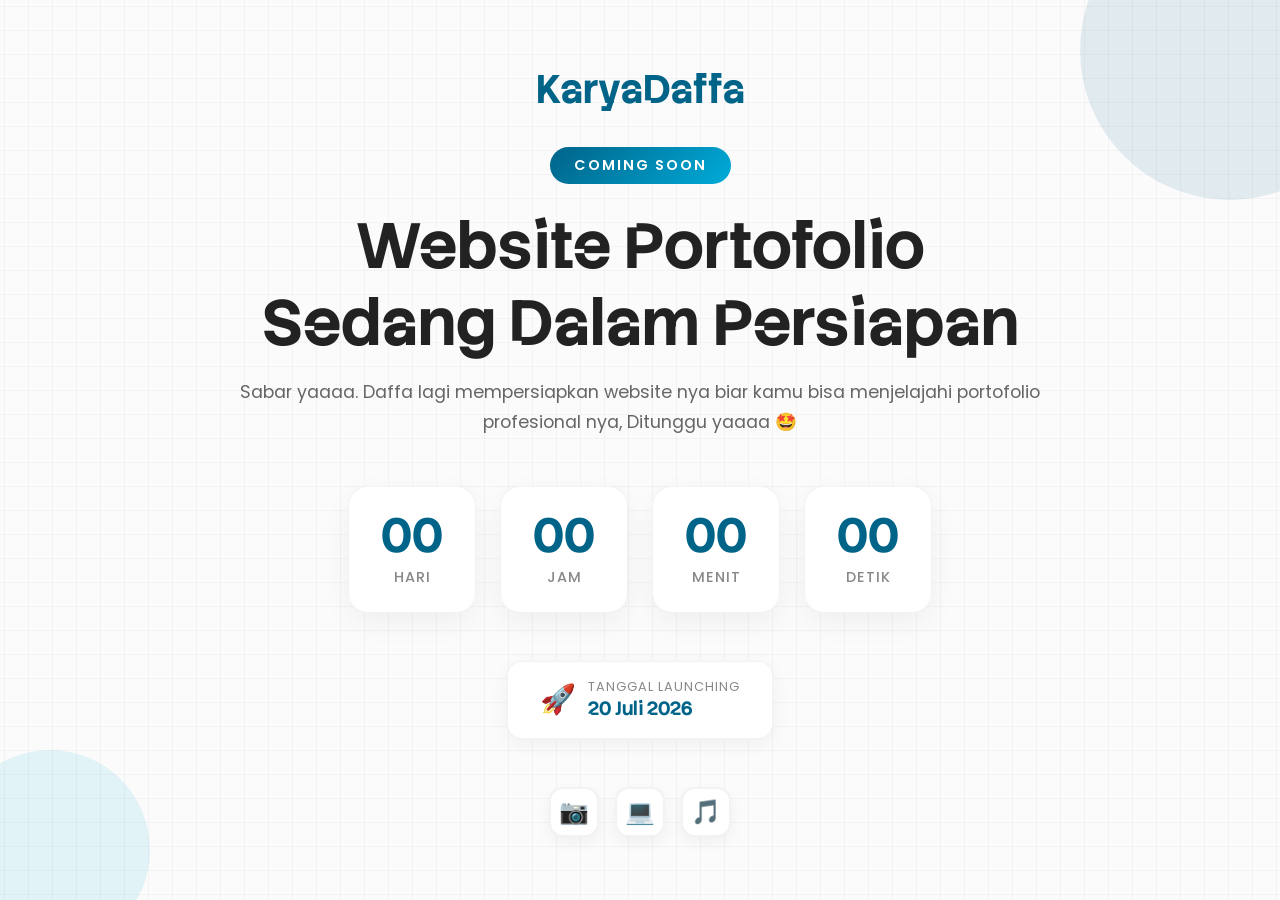
==== index.html @ 26099a54 "fix: Adjust Style for some Section" ====
<!DOCTYPE html>
<html lang="id">
<head>
    <meta charset="UTF-8">
    <meta name="viewport" content="width=device-width, initial-scale=1.0, maximum-scale=5.0, user-scalable=yes">
    <meta name="description" content="Website Portofolio Daffa akan segera hadir! Launching pada tanggal 20 Juli 2026">
    <meta name="author" content="Daffa Naufal Fachrezi">
    
    <link rel="preconnect" href="https://fonts.googleapis.com">
    <link rel="preconnect" href="https://fonts.gstatic.com" crossorigin>
    <link rel="stylesheet" href="https://fonts.googleapis.com/css2?family=Poppins:wght@400;500;600;700;800&family=Stack+Sans+Notch:wght@200..700&display=swap">
    
    <link rel="icon" type="image/png" href="./image/me/Favicon.png">
    <meta name="theme-color" content="#006388">
    
    <title>Coming Soon - Daffa Naufal Fachrezi</title>
    
    <style>
        * {
            margin: 0;
            padding: 0;
            box-sizing: border-box;
        }
        
        :root {
            --primary: #006388;
            --secondary: #00abd9;
            --poppins: "Poppins", serif;
            --ssn: "Stack Sans Notch", sans-serif;
        }
        
        body {
            min-height: 100vh;
            background-color: #fbfbfb;
            background-image: linear-gradient(90deg, rgb(0 0 0 / 0.03) 1px, transparent 1px),
                              linear-gradient(rgb(0 0 0 / 0.03) 1px, transparent 1px);
            background-size: 1.5rem 1.5rem;
            background-position: center center;
            font-family: var(--poppins);
            display: flex;
            align-items: center;
            justify-content: center;
            padding: 2rem;
        }
        
        .container {
            max-width: 800px;
            width: 100%;
            text-align: center;
        }
        
        .logo {
            font-family: var(--ssn);
            font-size: 2.5rem;
            color: var(--primary);
            margin-bottom: 2rem;
            font-weight: 800;
        }
        
        .coming-soon-badge {
            display: inline-block;
            padding: 0.5rem 1.5rem;
            background: linear-gradient(135deg, var(--primary), var(--secondary));
            color: #fff;
            border-radius: 999px;
            font-size: 0.9rem;
            font-weight: 600;
            margin-bottom: 1.5rem;
            letter-spacing: 2px;
            text-transform: uppercase;
        }
        
        h1 {
            font-family: var(--ssn);
            font-size: clamp(2.5rem, 6vw, 4rem);
            color: #222;
            margin-bottom: 1rem;
            line-height: 1.2;
        }
        
        .subtitle {
            font-size: 1.1rem;
            color: #666;
            margin-bottom: 3rem;
            line-height: 1.7;
            text-align: center;
        }
        
        .countdown {
            display: flex;
            justify-content: center;
            gap: 1.5rem;
            margin-bottom: 3rem;
            flex-wrap: wrap;
        }
        
        .countdown-item {
            background: #fff;
            border-radius: 20px;
            padding: 1.5rem 2rem;
            box-shadow: 0 10px 30px rgb(0 0 0 / 0.05);
            border: 1px solid rgb(0 0 0 / 0.05);
            min-width: 120px;
            transition: all 0.3s ease;
        }
        
        .countdown-item:hover {
            transform: translateY(-5px);
            box-shadow: 0 15px 40px rgb(0 0 0 / 0.1);
        }
        
        .countdown-number {
            font-family: var(--ssn);
            font-size: 3rem;
            color: var(--primary);
            font-weight: 800;
            line-height: 1;
        }
        
        .countdown-label {
            font-size: 0.9rem;
            color: #888;
            margin-top: 0.5rem;
            font-weight: 500;
            text-transform: uppercase;
            letter-spacing: 1px;
        }
        
        .launch-date {
            display: inline-flex;
            align-items: center;
            gap: 0.8rem;
            padding: 1rem 2rem;
            background: #fff;
            border-radius: 15px;
            box-shadow: 0 5px 20px rgb(0 0 0 / 0.05);
            border: 1px solid rgb(0 0 0 / 0.05);
            margin-bottom: 2rem;
        }
        
        .launch-icon {
            font-size: 1.8rem;
        }
        
        .launch-text {
            text-align: left;
        }
        
        .launch-text span {
            display: block;
            font-size: 0.8rem;
            color: #888;
            text-transform: uppercase;
            letter-spacing: 1px;
        }
        
        .launch-text strong {
            font-size: 1.2rem;
            color: var(--primary);
            font-family: var(--ssn);
        }
        
        .social-links {
            display: flex;
            justify-content: center;
            gap: 1rem;
            margin-top: 1rem;
        }
        
        .social-links a {
            width: 50px;
            height: 50px;
            border-radius: 14px;
            background: #fff;
            border: 2px solid rgb(0 0 0 / 0.05);
            display: flex;
            align-items: center;
            justify-content: center;
            font-size: 1.5rem;
            color: #444;
            text-decoration: none;
            transition: all 0.3s ease;
            box-shadow: 0 5px 15px rgb(0 0 0 / 0.05);
        }
        
        .social-links a:hover,
        .social-links a:active,
        .social-links a:focus-visible {
            background: var(--primary);
            color: #fff;
            transform: translateY(-5px) rotate(5deg);
            box-shadow: 0 10px 25px rgb(0 99 136 / 0.35);
        }
        
        .social-links a:active {
            transform: translateY(-2px) rotate(2deg);
        }
        
        .decorative-circle {
            position: fixed;
            border-radius: 50%;
            opacity: 0.1;
            pointer-events: none;
            z-index: -1;
        }
        
        .circle-1 {
            width: 300px;
            height: 300px;
            background: var(--primary);
            top: -100px;
            right: -100px;
            animation: float 6s ease-in-out infinite;
        }
        
        .circle-2 {
            width: 200px;
            height: 200px;
            background: var(--secondary);
            bottom: -50px;
            left: -50px;
            animation: float 8s ease-in-out infinite reverse;
        }
        
        @keyframes float {
            0%, 100% {
                transform: translateY(0);
            }
            50% {
                transform: translateY(30px);
            }
        }
        
        /* Tablet (768px - 991px) */
        @media (max-width: 991px) {
            .container {
                max-width: 600px;
            }
            
            h1 {
                font-size: 2.5rem;
            }
            
            .subtitle {
                font-size: 1.05rem;
            }
            
            .countdown {
                gap: 1.2rem;
            }
            
            .countdown-item {
                min-width: 100px;
                padding: 1.3rem 1.6rem;
            }
            
            .countdown-number {
                font-size: 2.6rem;
            }
            
            .countdown-label {
                font-size: 0.85rem;
            }
        }
        
        /* Small Tablet (576px - 767px) */
        @media (max-width: 767px) {
            body {
                padding: 1.5rem;
            }
            
            .container {
                max-width: 100%;
            }
            
            .logo {
                font-size: 2.2rem;
                margin-bottom: 1.5rem;
            }
            
            .coming-soon-badge {
                font-size: 0.8rem;
                padding: 0.4rem 1.2rem;
                letter-spacing: 1.5px;
            }
            
            h1 {
                font-size: 2rem;
                margin-bottom: 0.8rem;
            }
            
            .subtitle {
                font-size: 0.95rem;
                margin-bottom: 2.5rem;
                text-align: left;
            }
            
            .countdown {
                gap: 0.9rem;
                margin-bottom: 2.5rem;
            }
            
            .countdown-item {
                min-width: 85px;
                padding: 1.1rem 1.3rem;
                border-radius: 16px;
            }
            
            .countdown-number {
                font-size: 2.2rem;
            }
            
            .countdown-label {
                font-size: 0.75rem;
                letter-spacing: 0.5px;
            }
            
            .launch-date {
                padding: 0.9rem 1.6rem;
                border-radius: 12px;
                margin-bottom: 1.8rem;
            }
            
            .launch-icon {
                font-size: 1.5rem;
            }
            
            .launch-text strong {
                font-size: 1.1rem;
            }
            
            .social-links a {
                width: 46px;
                height: 46px;
                font-size: 1.4rem;
                border-radius: 12px;
            }
            
            .circle-1 {
                width: 250px;
                height: 250px;
                top: -80px;
                right: -80px;
            }
            
            .circle-2 {
                width: 180px;
                height: 180px;
                bottom: -40px;
                left: -40px;
            }
        }
        
        /* Mobile (320px - 575px) */
        @media (max-width: 575px) {
            body {
                padding: 1.2rem;
            }
            
            .logo {
                font-size: 2rem;
                margin-bottom: 1.2rem;
            }
            
            .coming-soon-badge {
                font-size: 0.75rem;
                padding: 0.35rem 1rem;
                margin-bottom: 1.2rem;
            }
            
            h1 {
                font-size: 1.7rem;
                line-height: 1.25;
            }
            
            .subtitle {
                font-size: 0.9rem;
                line-height: 1.6;
                margin-bottom: 2rem;
                text-align: center;
            }
            
            .countdown {
                gap: 0.7rem;
                margin-bottom: 2rem;
            }
            
            .countdown-item {
                min-width: 72px;
                padding: 0.9rem 1rem;
                border-radius: 14px;
            }
            
            .countdown-number {
                font-size: 1.9rem;
            }
            
            .countdown-label {
                font-size: 0.7rem;
                margin-top: 0.3rem;
            }
            
            .launch-date {
                padding: 0.8rem 1.3rem;
                gap: 0.6rem;
            }
            
            .launch-icon {
                font-size: 1.4rem;
            }
            
            .launch-text span {
                font-size: 0.7rem;
            }
            
            .launch-text strong {
                font-size: 1rem;
            }
            
            .social-links {
                gap: 0.8rem;
            }
            
            .social-links a {
                width: 42px;
                height: 42px;
                font-size: 1.3rem;
                border-radius: 10px;
            }
            
            .circle-1 {
                width: 200px;
                height: 200px;
                top: -60px;
                right: -60px;
            }
            
            .circle-2 {
                width: 150px;
                height: 150px;
                bottom: -30px;
                left: -30px;
            }
        }
        
        /* Extra Small Mobile (up to 360px) */
        @media (max-width: 360px) {
            body {
                padding: 1rem;
            }
            
            .logo {
                font-size: 1.8rem;
            }
            
            h1 {
                font-size: 1.5rem;
            }
            
            .subtitle {
                font-size: 0.85rem;
            }
            
            .countdown-item {
                min-width: 65px;
                padding: 0.8rem 0.9rem;
            }
            
            .countdown-number {
                font-size: 1.7rem;
            }
            
            .countdown-label {
                font-size: 0.65rem;
            }
        }
    </style>
</head>
<body>
    <div class="decorative-circle circle-1"></div>
    <div class="decorative-circle circle-2"></div>
    
    <div class="container">
        <div class="logo">KaryaDaffa</div>
        
        <div class="coming-soon-badge">Coming Soon</div>
        
        <h1>Website Portofolio<br>Sedang Dalam Persiapan</h1>
        
        <p class="subtitle">
            Sabar yaaaa. Daffa lagi mempersiapkan website nya biar kamu bisa menjelajahi portofolio profesional nya,
            Ditunggu yaaaa 🤩
        </p>
        
        <div class="countdown">
            <div class="countdown-item">
                <div class="countdown-number" id="days">00</div>
                <div class="countdown-label">Hari</div>
            </div>
            <div class="countdown-item">
                <div class="countdown-number" id="hours">00</div>
                <div class="countdown-label">Jam</div>
            </div>
            <div class="countdown-item">
                <div class="countdown-number" id="minutes">00</div>
                <div class="countdown-label">Menit</div>
            </div>
            <div class="countdown-item">
                <div class="countdown-number" id="seconds">00</div>
                <div class="countdown-label">Detik</div>
            </div>
        </div>
        
        <div class="launch-date">
            <div class="launch-icon">🚀</div>
            <div class="launch-text">
                <span>Tanggal Launching</span>
                <strong>20 Juli 2026</strong>
            </div>
        </div>
        
        <div class="social-links">
            <a href="https://instagram.com/theonlydappp" target="_blank" aria-label="Instagram" style="text-decoration: none;">
                <span>📷</span>
            </a>
            <a href="https://github.com/siidappa" target="_blank" aria-label="GitHub" style="text-decoration: none;">
                <span>💻</span>
            </a>
            <a href="https://www.tiktok.com/@lookingfordapp" target="_blank" aria-label="TikTok" style="text-decoration: none;">
                <span>🎵</span>
            </a>
        </div>
    </div>
    
    <script>
        function updateCountdown() {
            const launchDate = new Date('July 20, 2026 09:00:00').getTime();
            const now = new Date().getTime();
            const distance = launchDate - now;
            
            if (distance > 0) {
                const days = Math.floor(distance / (1000 * 60 * 60 * 24));
                const hours = Math.floor((distance % (1000 * 60 * 60 * 24)) / (1000 * 60 * 60));
                const minutes = Math.floor((distance % (1000 * 60 * 60)) / (1000 * 60));
                const seconds = Math.floor((distance % (1000 * 60)) / 1000);
                
                document.getElementById('days').textContent = String(days).padStart(2, '0');
                document.getElementById('hours').textContent = String(hours).padStart(2, '0');
                document.getElementById('minutes').textContent = String(minutes).padStart(2, '0');
                document.getElementById('seconds').textContent = String(seconds).padStart(2, '0');
            } else {
                document.getElementById('days').textContent = '00';
                document.getElementById('hours').textContent = '00';
                document.getElementById('minutes').textContent = '00';
                document.getElementById('seconds').textContent = '00';
            }
        }
        
        updateCountdown();
        setInterval(updateCountdown, 1000);
    </script>
</body>
</html>
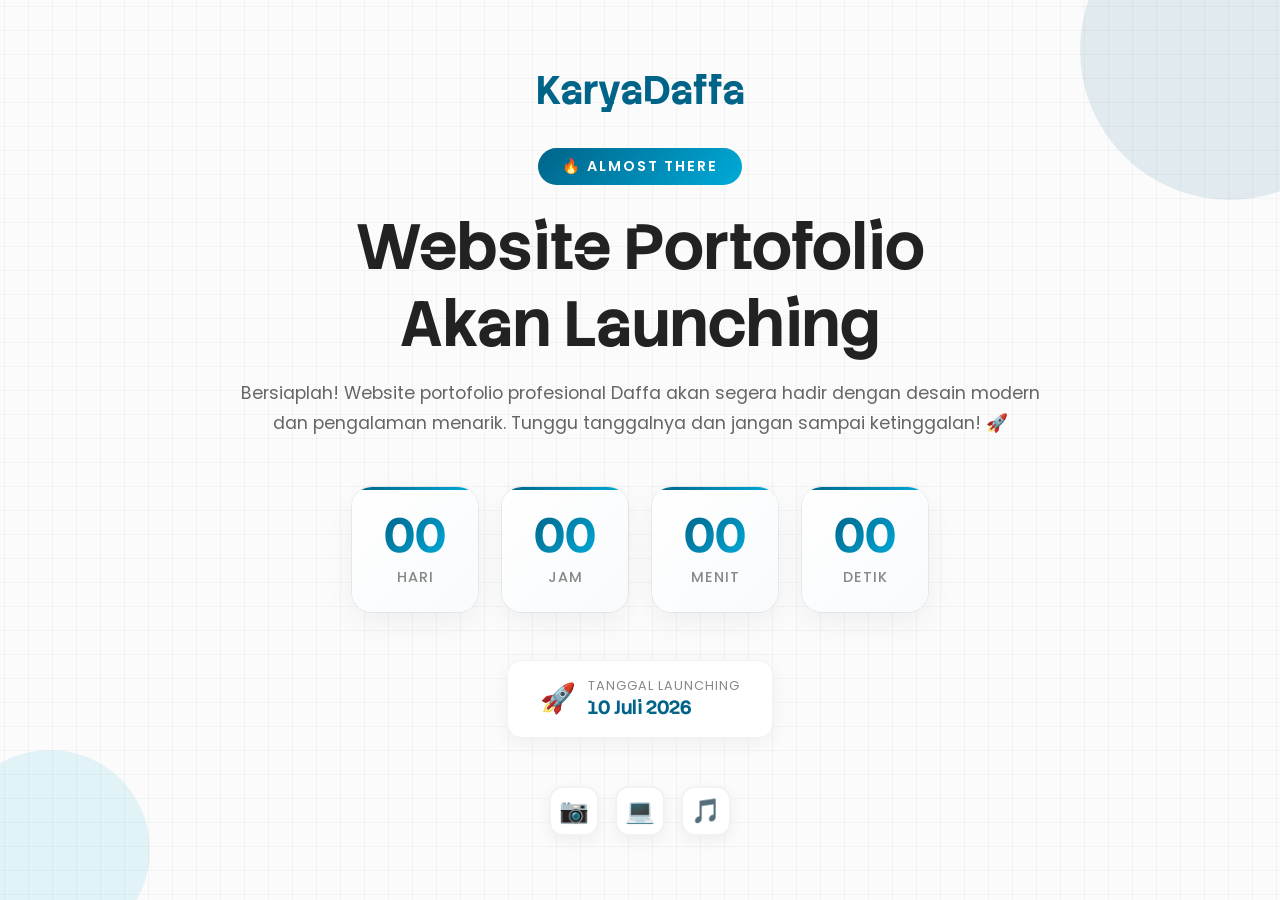
==== commit bd2f2498: "Add little bit animation and more" ====
--- a/index.html
+++ b/index.html
@@ -3,7 +3,7 @@
 <head>
     <meta charset="UTF-8">
     <meta name="viewport" content="width=device-width, initial-scale=1.0, maximum-scale=5.0, user-scalable=yes">
-    <meta name="description" content="Website Portofolio Daffa akan segera hadir! Launching pada tanggal 20 Juli 2026">
+    <meta name="description" content="Website Portofolio Daffa akan segera hadir! Launching pada tanggal 10 Juli 2026">
     <meta name="author" content="Daffa Naufal Fachrezi">
     
     <link rel="preconnect" href="https://fonts.googleapis.com">
@@ -95,26 +95,56 @@
         }
         
         .countdown-item {
-            background: #fff;
+            background: linear-gradient(135deg, #ffffff, #f8fafc);
             border-radius: 20px;
             padding: 1.5rem 2rem;
-            box-shadow: 0 10px 30px rgb(0 0 0 / 0.05);
-            border: 1px solid rgb(0 0 0 / 0.05);
+            box-shadow: 
+                0 10px 30px rgb(0 0 0 / 0.05),
+                0 0 0 1px rgb(0 99 136 / 0.08);
+            border: none;
             min-width: 120px;
             transition: all 0.3s ease;
+            position: relative;
+            overflow: hidden;
+        }
+        
+        .countdown-item::before {
+            content: '';
+            position: absolute;
+            top: 0;
+            left: 0;
+            width: 100%;
+            height: 3px;
+            background: linear-gradient(90deg, var(--primary), var(--secondary), var(--primary));
+            background-size: 200% 100%;
+            animation: gradientMove 2s linear infinite;
         }
         
         .countdown-item:hover {
-            transform: translateY(-5px);
-            box-shadow: 0 15px 40px rgb(0 0 0 / 0.1);
+            transform: translateY(-6px) scale(1.02);
+            box-shadow: 
+                0 20px 45px rgb(0 99 136 / 0.15),
+                0 0 0 1px rgb(0 99 136 / 0.12);
         }
         
         .countdown-number {
             font-family: var(--ssn);
             font-size: 3rem;
-            color: var(--primary);
+            background: linear-gradient(135deg, var(--primary), var(--secondary));
+            -webkit-background-clip: text;
+            -webkit-text-fill-color: transparent;
+            background-clip: text;
             font-weight: 800;
             line-height: 1;
+        }
+        
+        @keyframes gradientMove {
+            0% {
+                background-position: 0% 50%;
+            }
+            100% {
+                background-position: 200% 50%;
+            }
         }
         
         .countdown-label {
@@ -222,6 +252,65 @@
             animation: float 8s ease-in-out infinite reverse;
         }
         
+        .speed-lines {
+            position: fixed;
+            top: 0;
+            left: 0;
+            width: 100%;
+            height: 100%;
+            pointer-events: none;
+            z-index: -1;
+            overflow: hidden;
+        }
+        
+        .speed-line {
+            position: absolute;
+            height: 2px;
+            background: linear-gradient(90deg, transparent, var(--primary), transparent);
+            opacity: 0.4;
+            animation: speedLine 3s linear infinite;
+        }
+        
+        .speed-line:nth-child(1) {
+            top: 20%;
+            width: 200px;
+            left: -250px;
+            animation-duration: 4s;
+        }
+        
+        .speed-line:nth-child(2) {
+            top: 40%;
+            width: 150px;
+            left: -200px;
+            animation-duration: 3.5s;
+            animation-delay: 0.5s;
+        }
+        
+        .speed-line:nth-child(3) {
+            top: 60%;
+            width: 180px;
+            left: -230px;
+            animation-duration: 4.5s;
+            animation-delay: 1s;
+        }
+        
+        .speed-line:nth-child(4) {
+            top: 80%;
+            width: 160px;
+            left: -210px;
+            animation-duration: 3.8s;
+            animation-delay: 1.5s;
+        }
+        
+        @keyframes speedLine {
+            0% {
+                transform: translateX(0);
+            }
+            100% {
+                transform: translateX(calc(100vw + 300px));
+            }
+        }
+        
         @keyframes float {
             0%, 100% {
                 transform: translateY(0);
@@ -479,17 +568,23 @@
 <body>
     <div class="decorative-circle circle-1"></div>
     <div class="decorative-circle circle-2"></div>
+    <div class="speed-lines">
+        <div class="speed-line"></div>
+        <div class="speed-line"></div>
+        <div class="speed-line"></div>
+        <div class="speed-line"></div>
+    </div>
     
     <div class="container">
         <div class="logo">KaryaDaffa</div>
         
-        <div class="coming-soon-badge">Coming Soon</div>
-        
-        <h1>Website Portofolio<br>Sedang Dalam Persiapan</h1>
+        <div class="coming-soon-badge">🔥 Almost There</div>
+        
+        <h1>Website Portofolio<br>Akan Launching</h1>
         
         <p class="subtitle">
-            Sabar yaaaa. Daffa lagi mempersiapkan website nya biar kamu bisa menjelajahi portofolio profesional nya,
-            Ditunggu yaaaa 🤩
+            Bersiaplah! Website portofolio profesional Daffa akan segera hadir dengan desain modern dan pengalaman menarik.
+            Tunggu tanggalnya dan jangan sampai ketinggalan! 🚀
         </p>
         
         <div class="countdown">
@@ -515,7 +610,7 @@
             <div class="launch-icon">🚀</div>
             <div class="launch-text">
                 <span>Tanggal Launching</span>
-                <strong>20 Juli 2026</strong>
+                <strong>10 Juli 2026</strong>
             </div>
         </div>
         
@@ -534,7 +629,7 @@
     
     <script>
         function updateCountdown() {
-            const launchDate = new Date('July 20, 2026 09:00:00').getTime();
+            const launchDate = new Date('July 10, 2026 09:00:00').getTime();
             const now = new Date().getTime();
             const distance = launchDate - now;
             
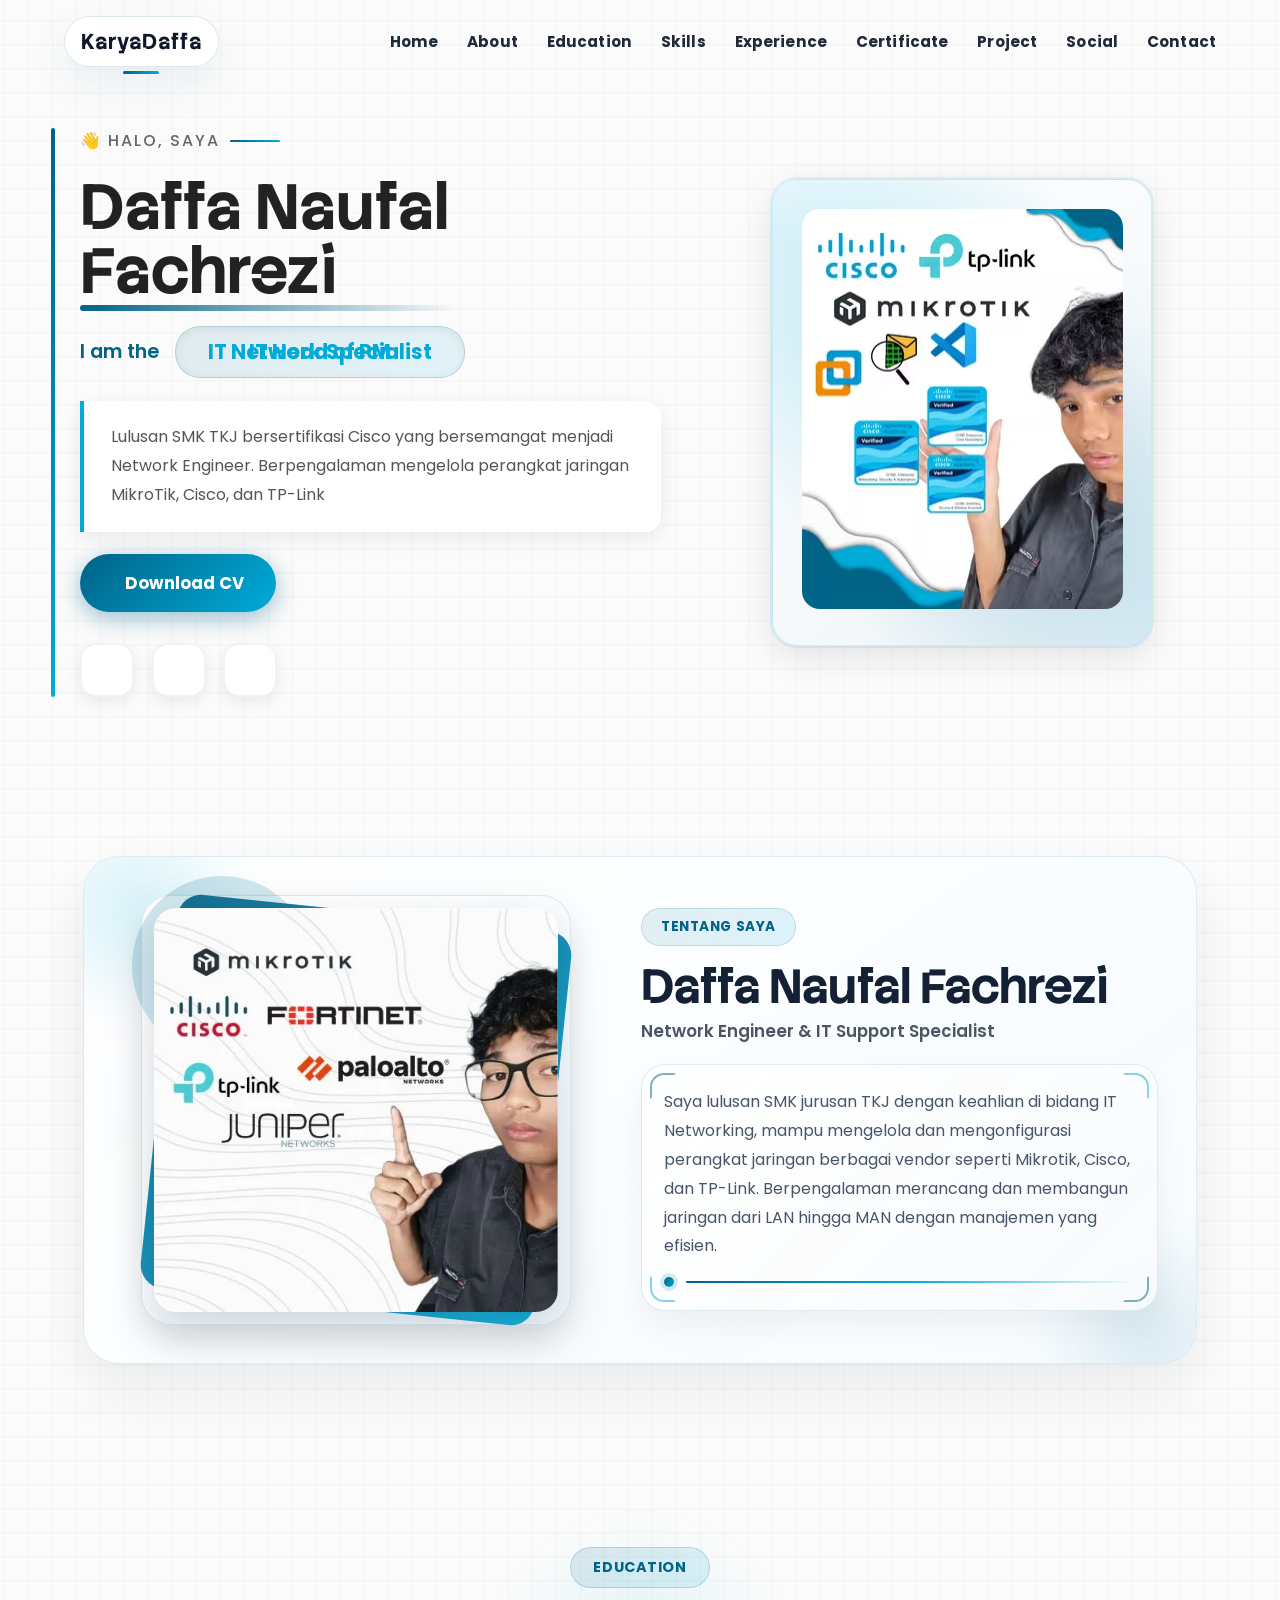
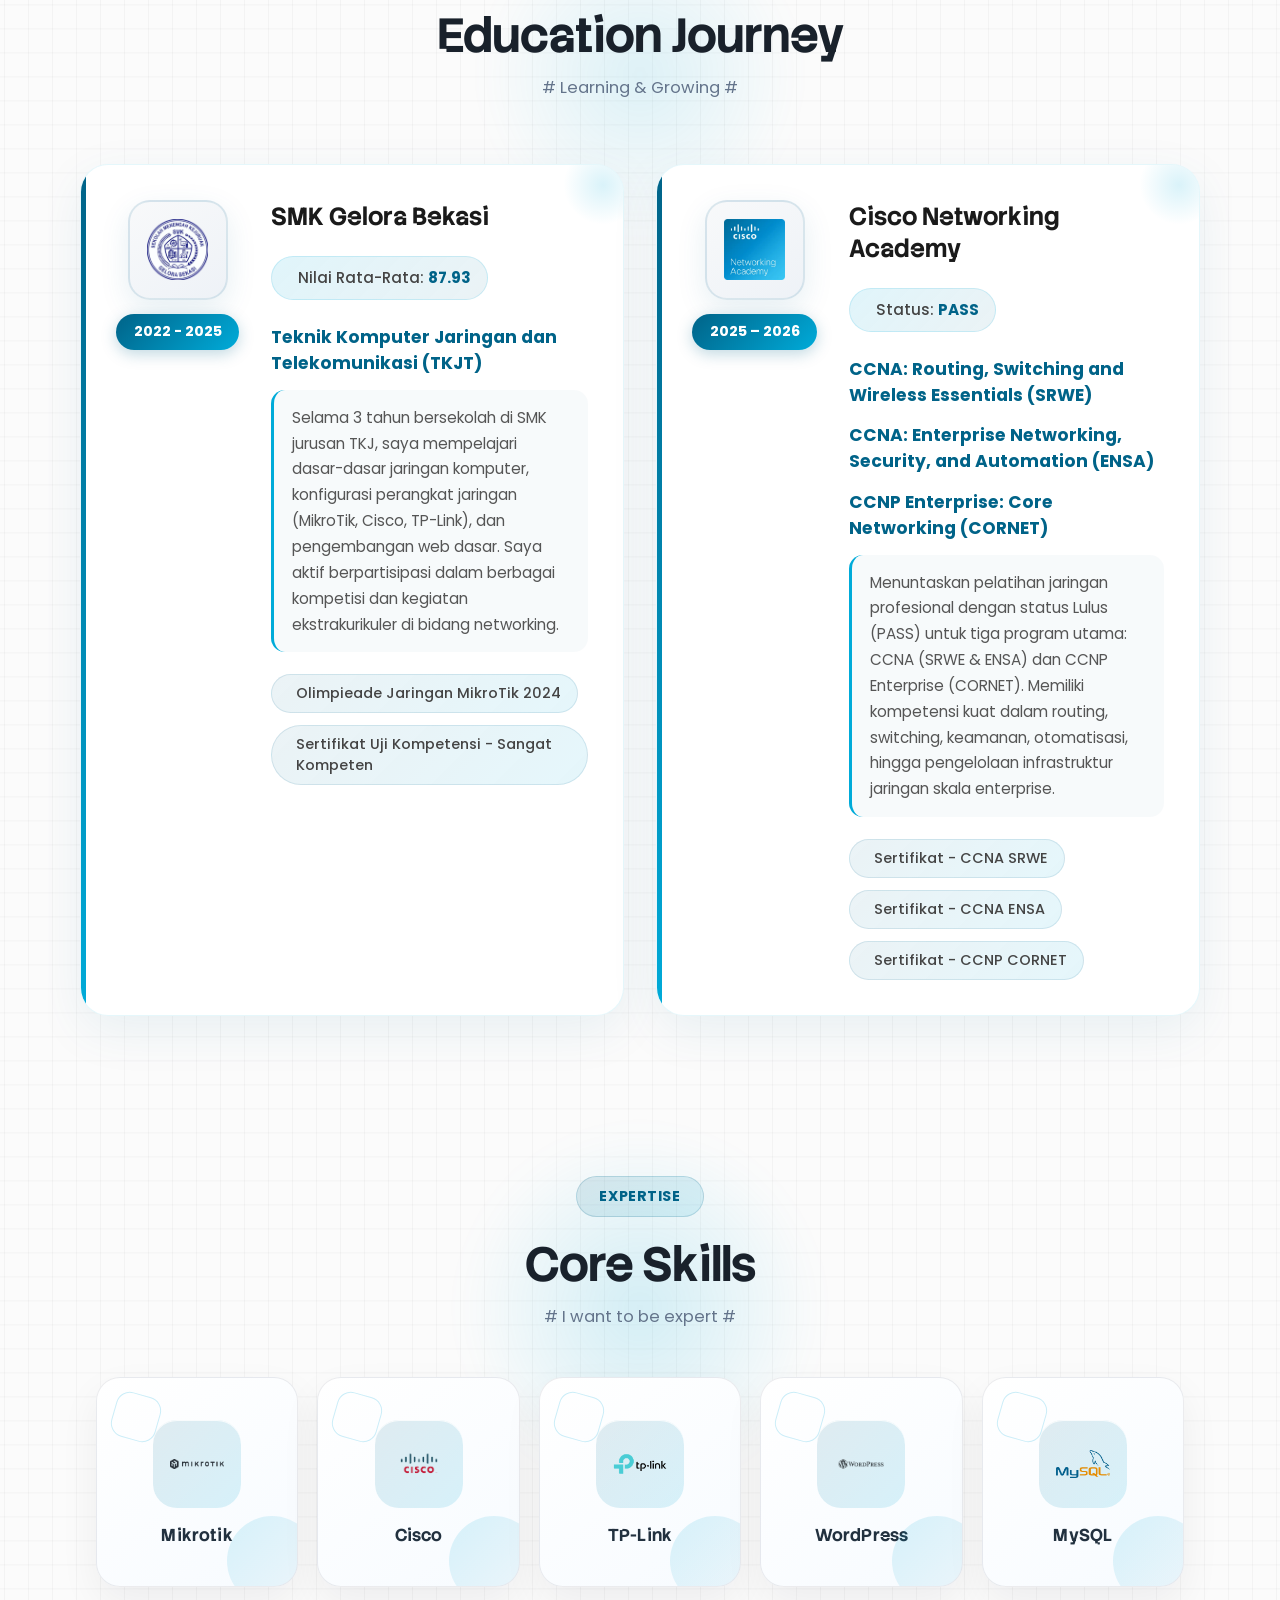
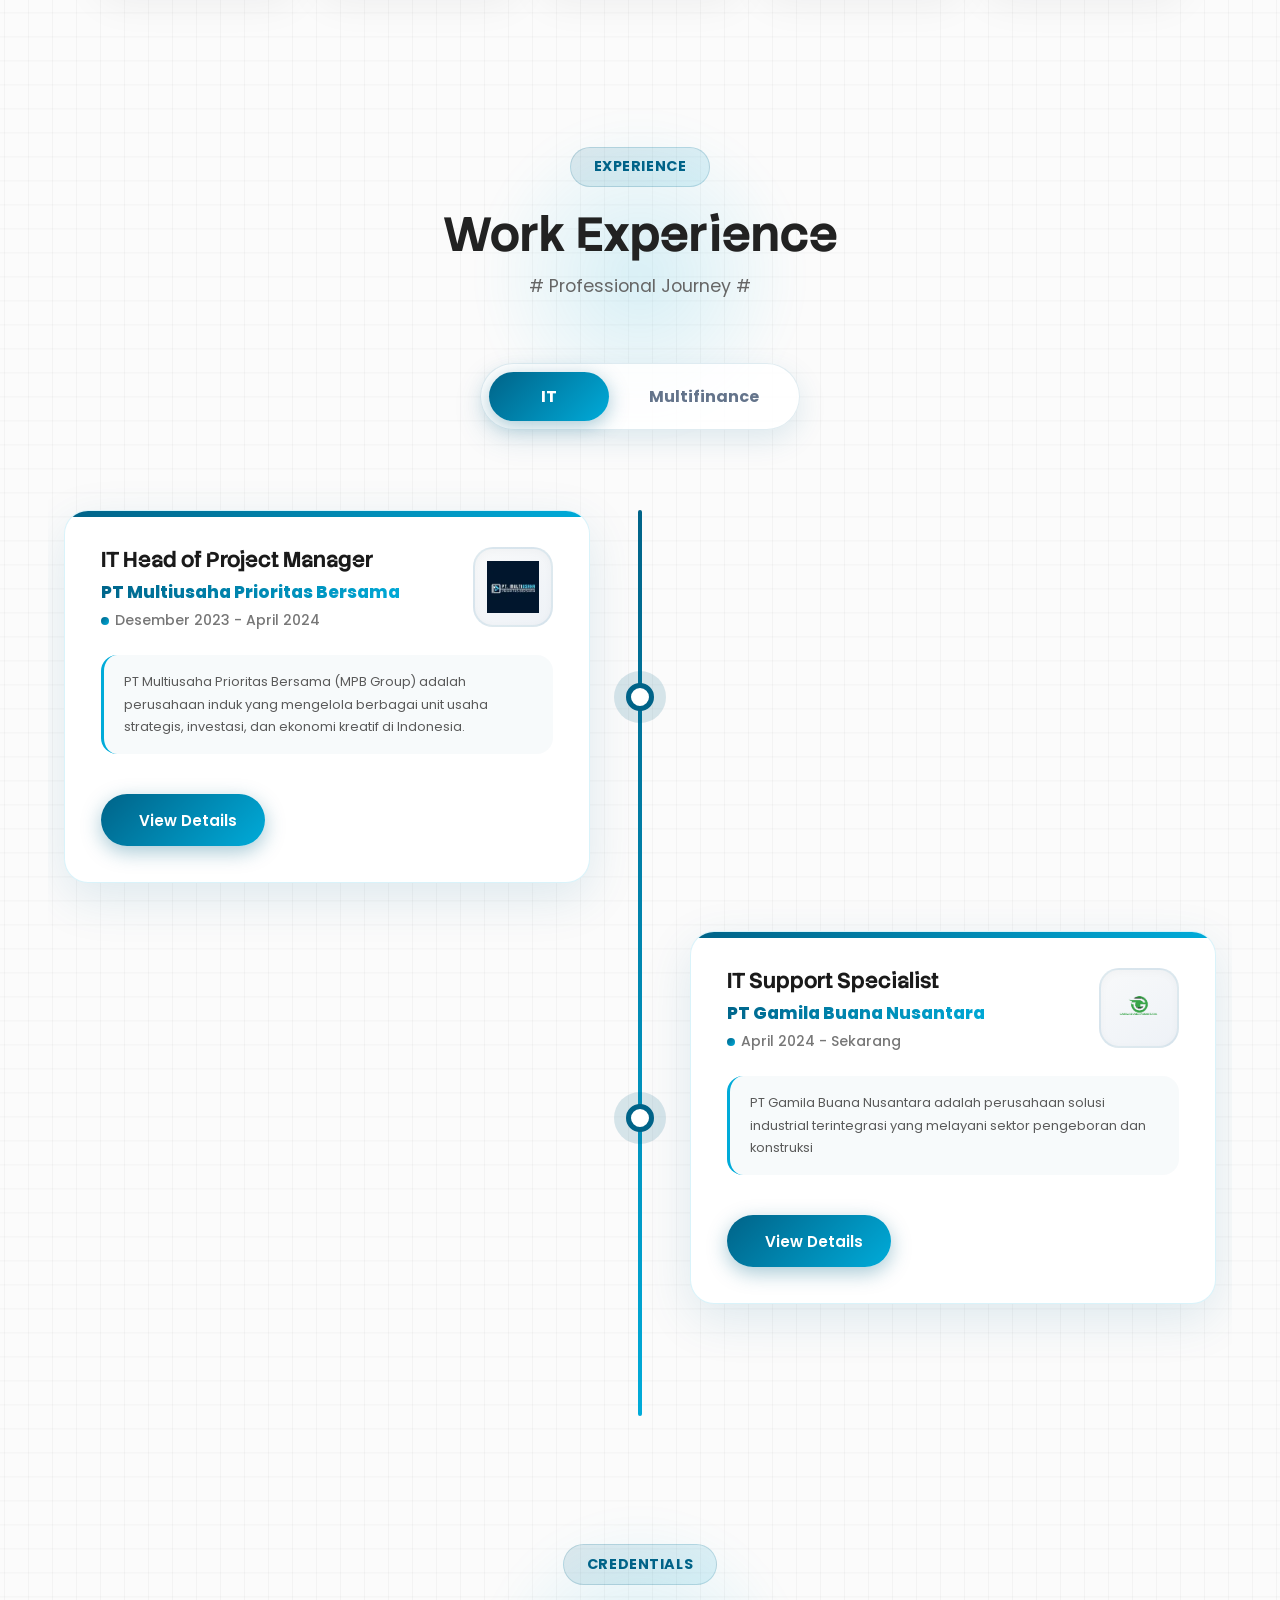
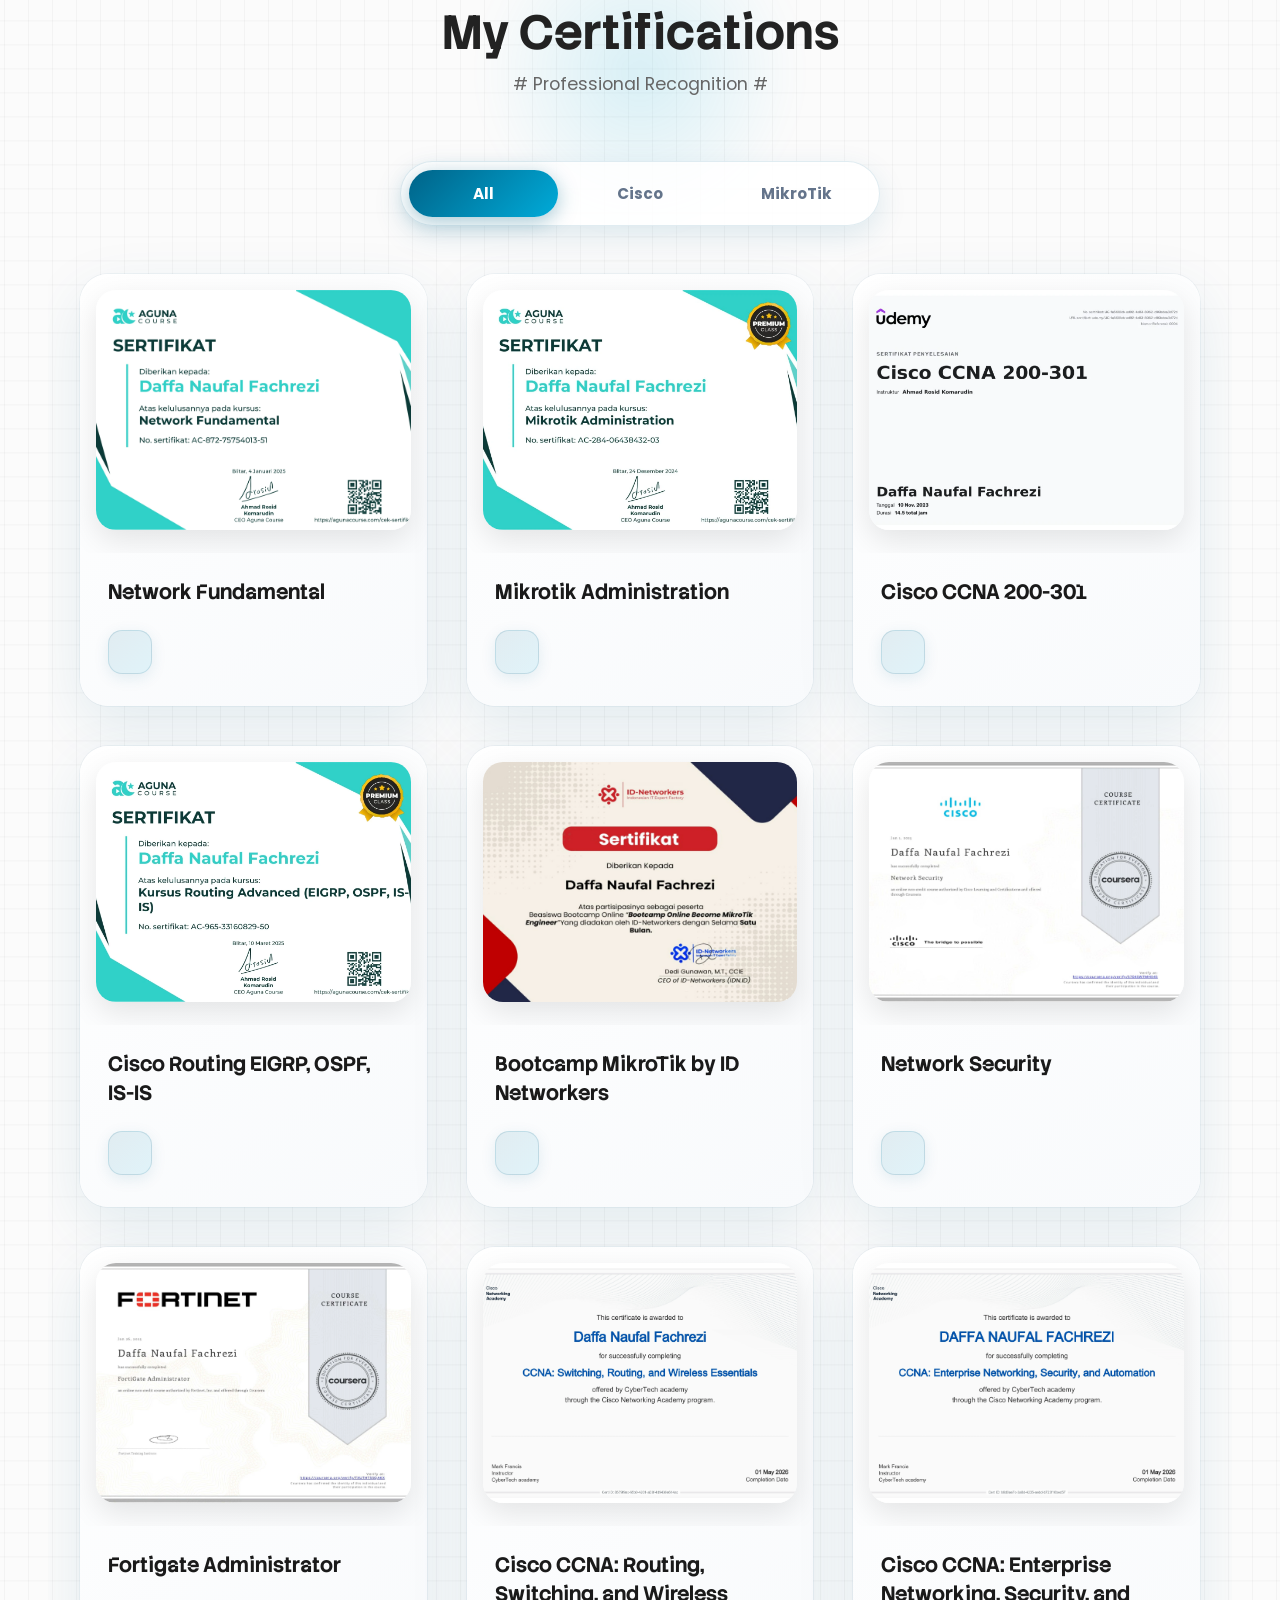
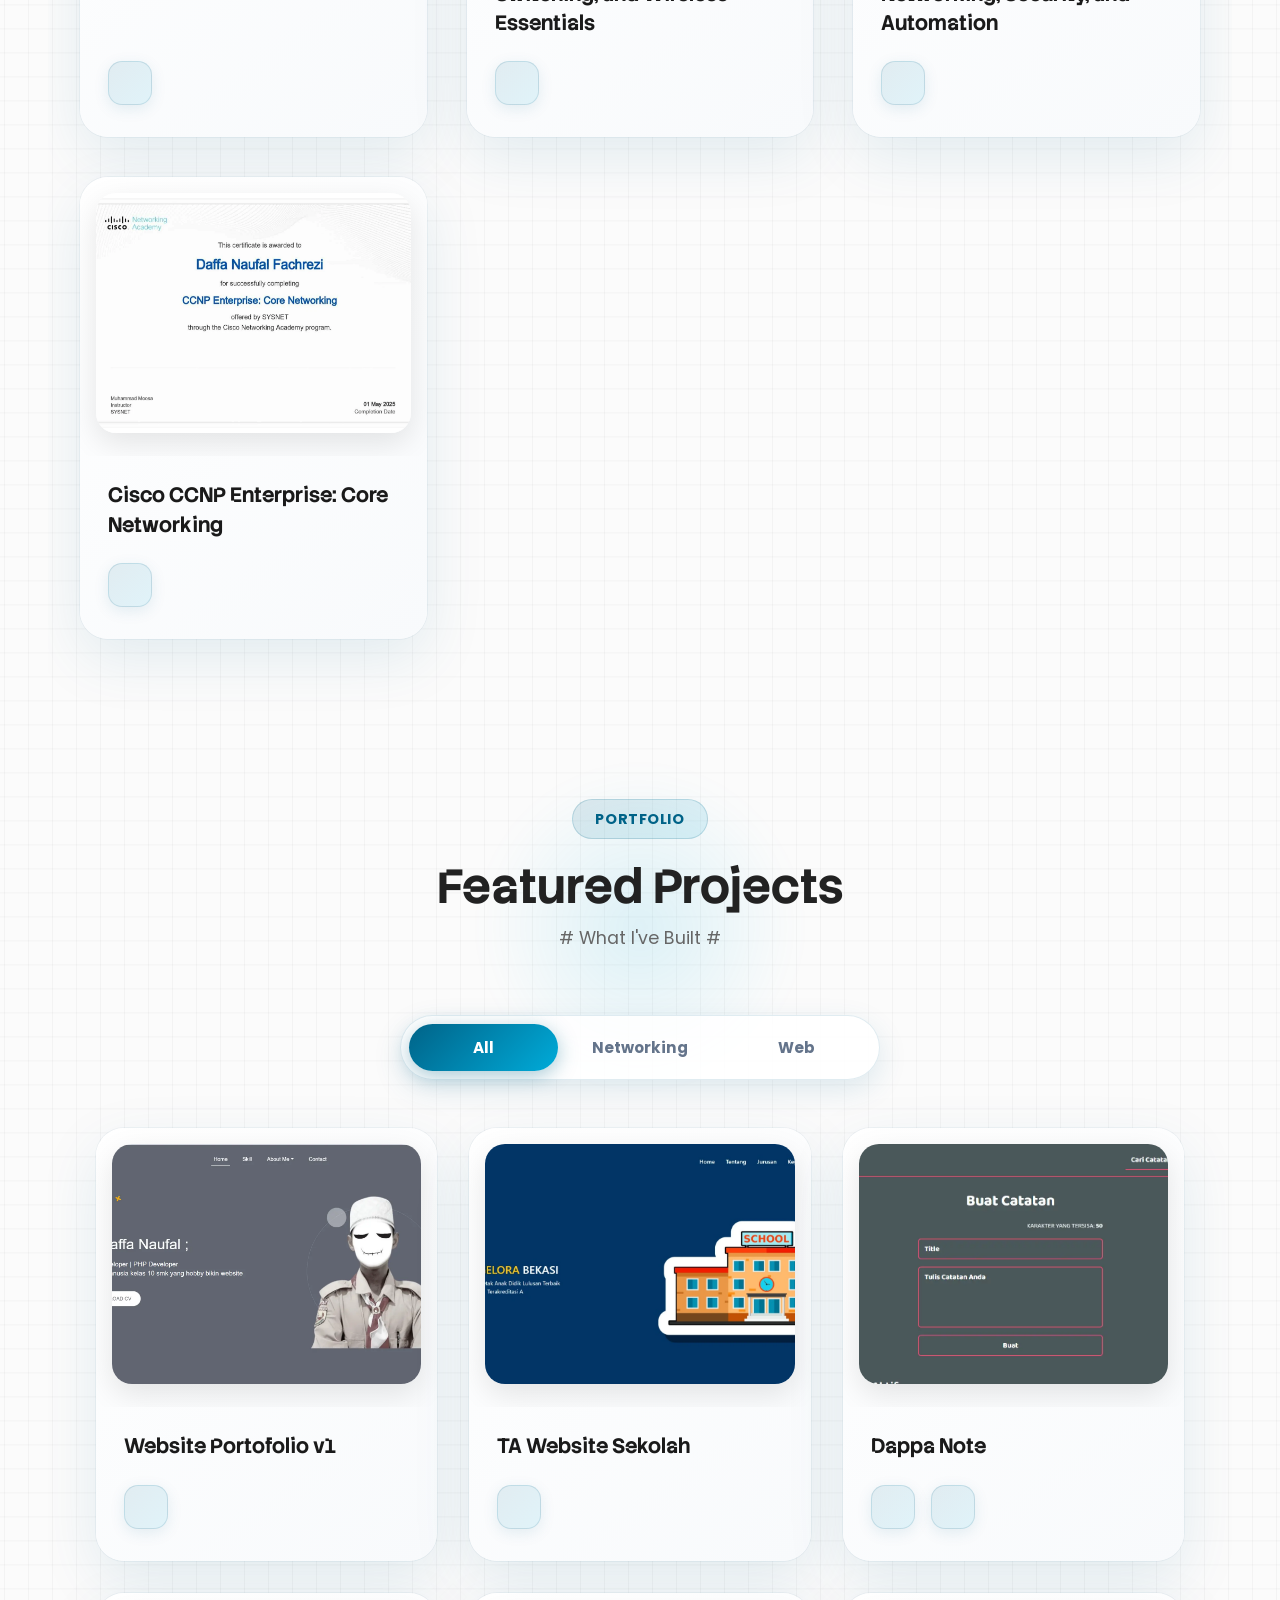
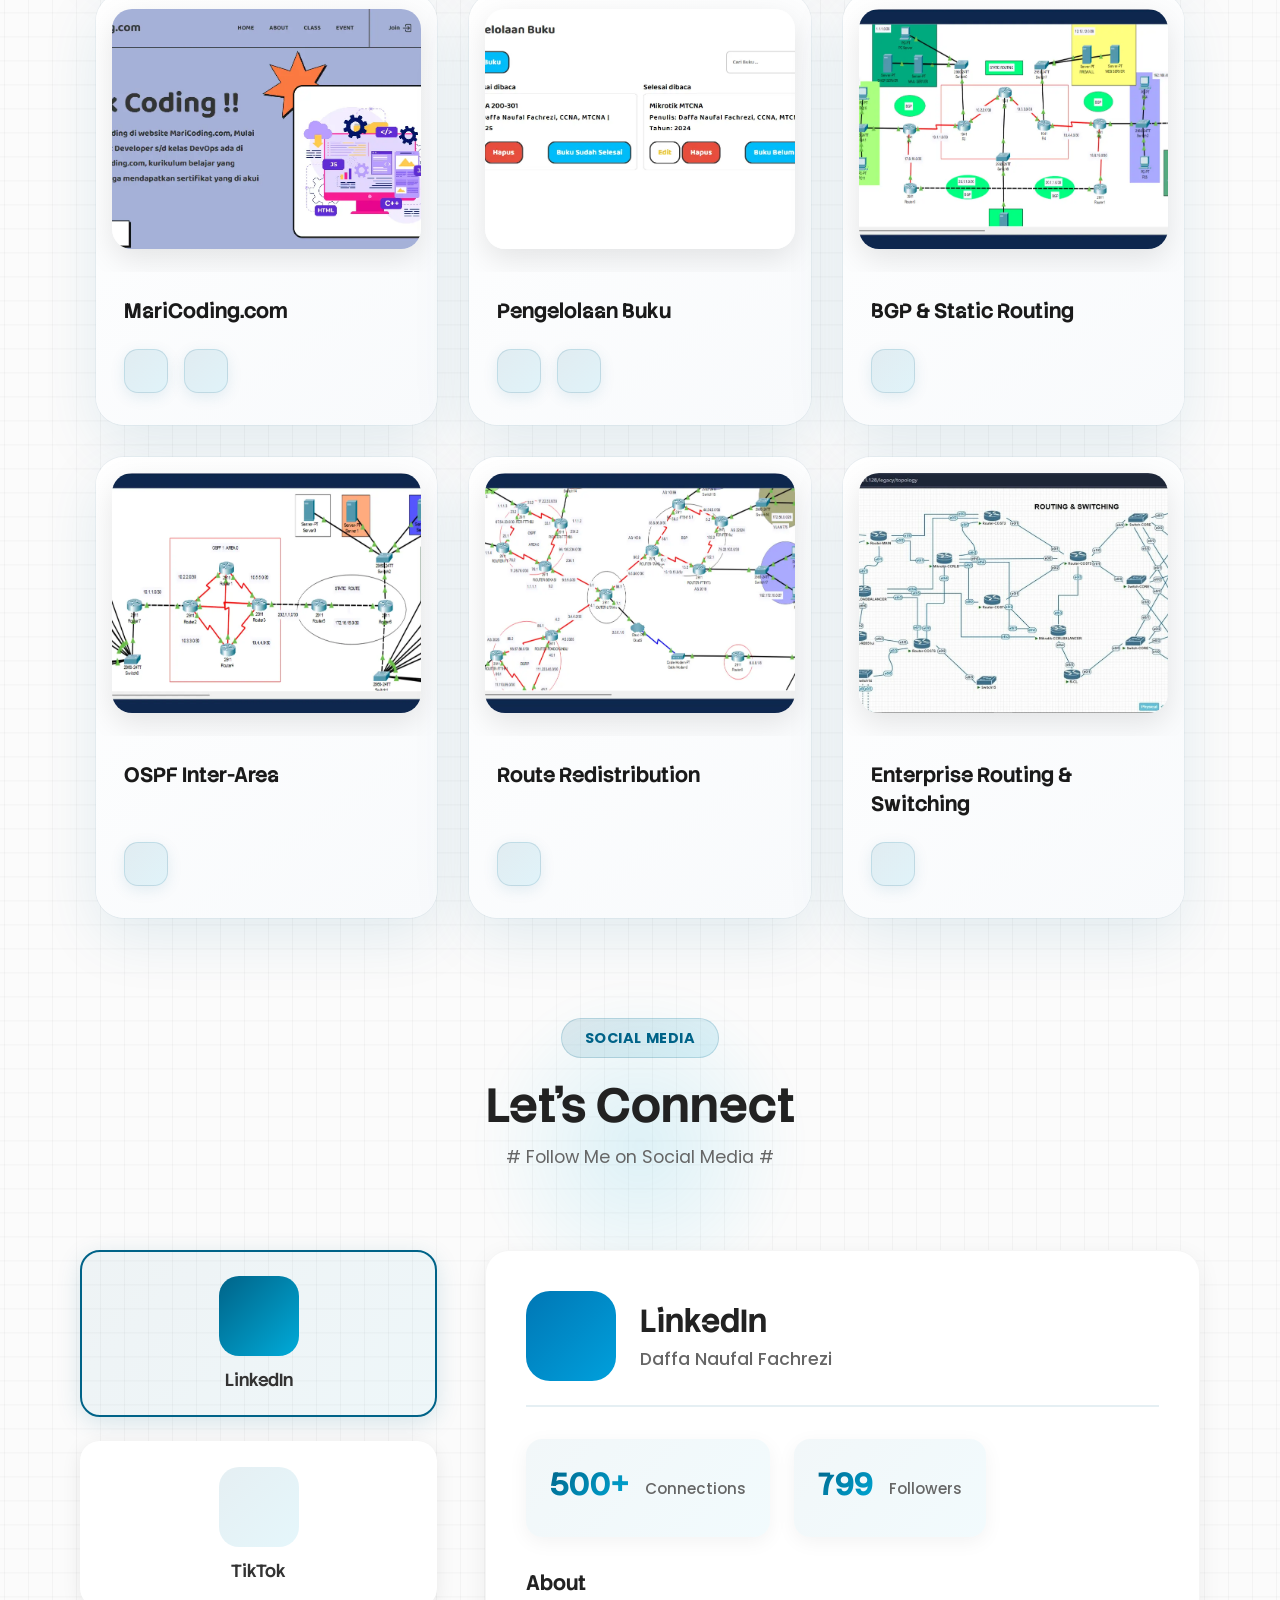
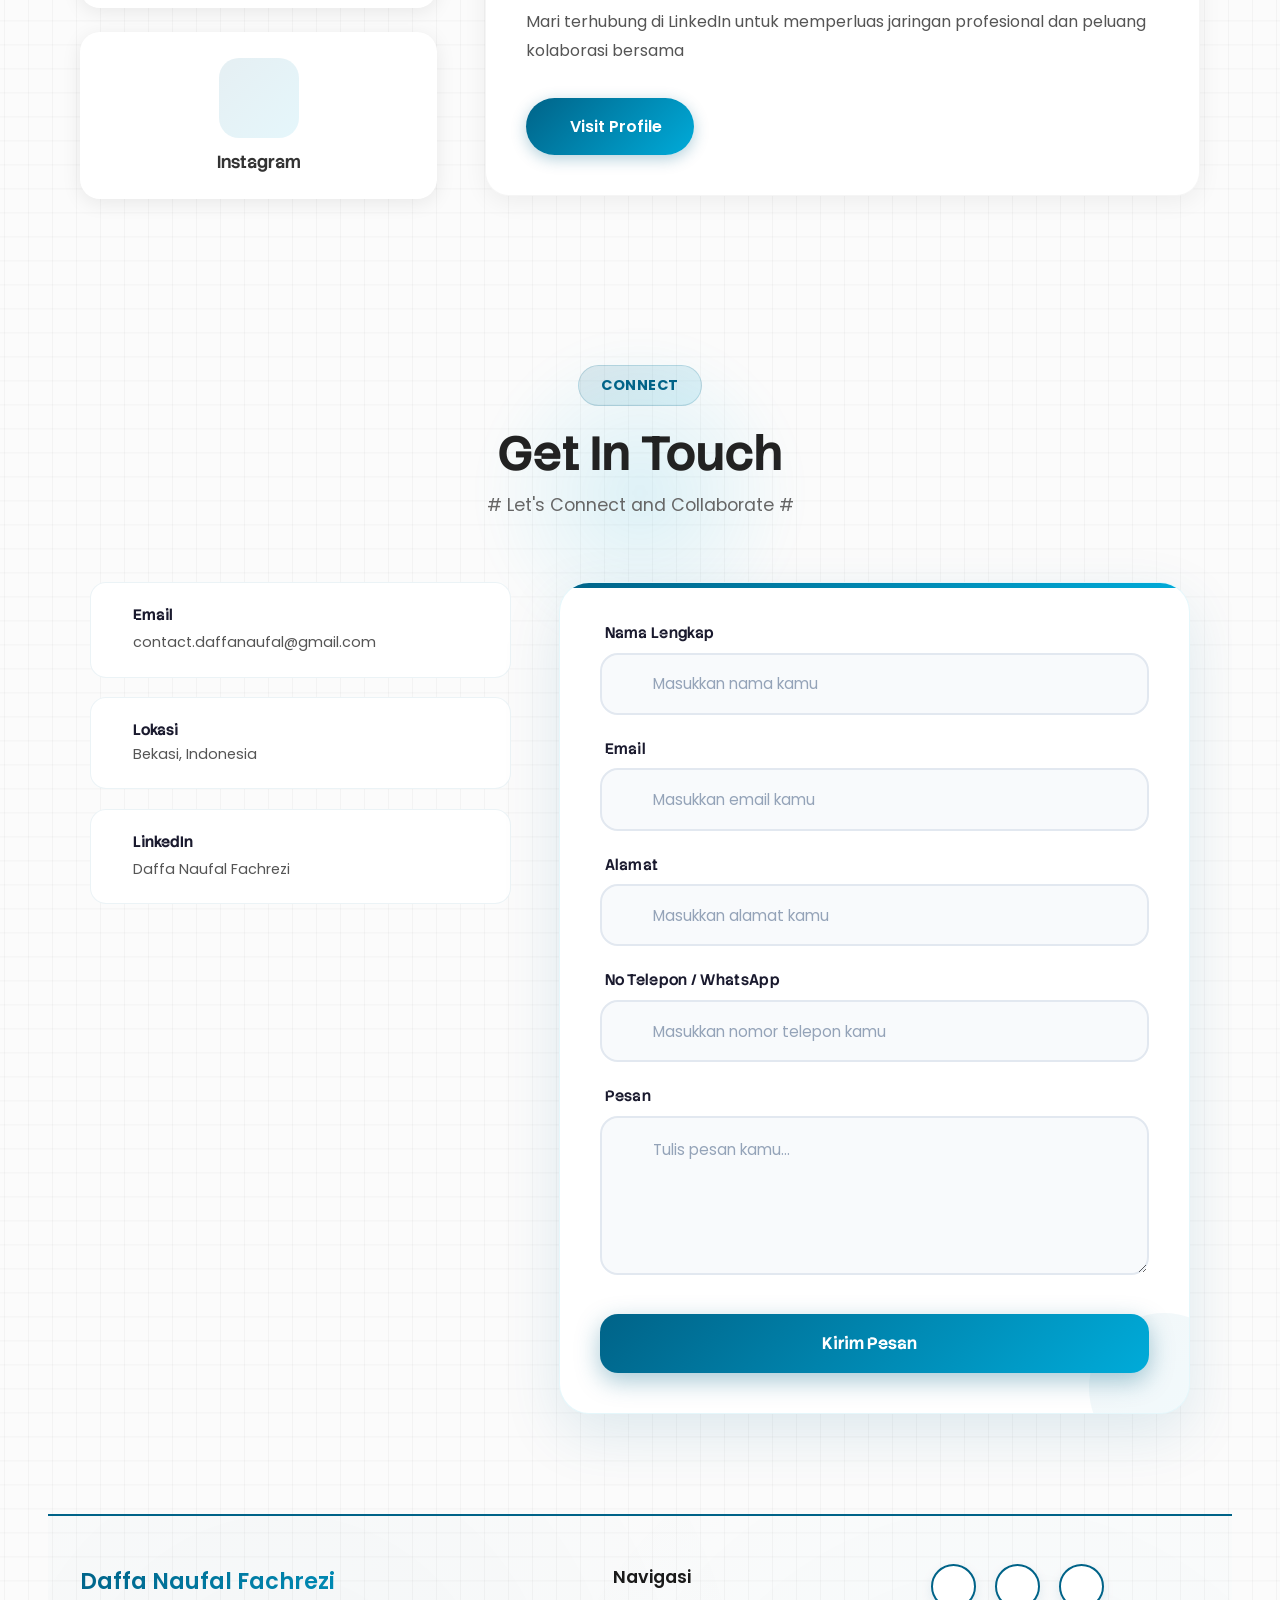
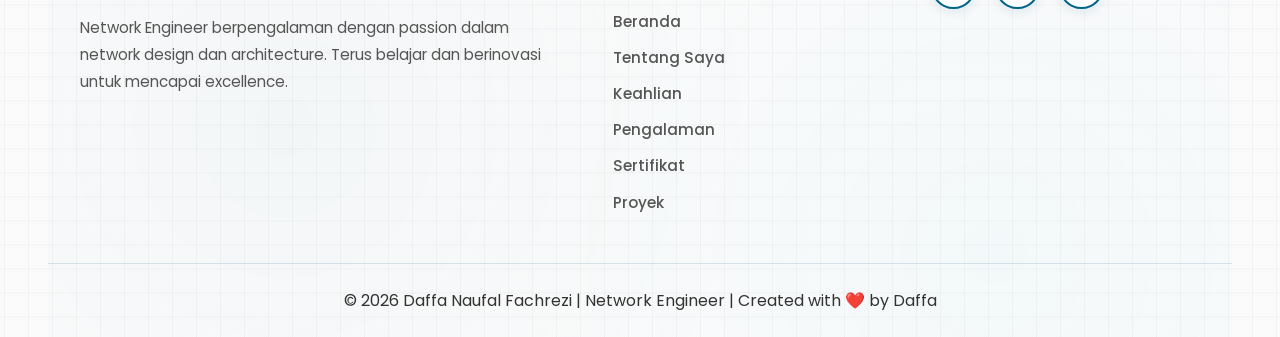
==== commit bebf5870: "Pra-Launching" ====
--- a/index.html
+++ b/index.html
@@ -1,658 +1,1376 @@
 <!DOCTYPE html>
-<html lang="id">
+<html lang="id" >
 <head>
     <meta charset="UTF-8">
-    <meta name="viewport" content="width=device-width, initial-scale=1.0, maximum-scale=5.0, user-scalable=yes">
-    <meta name="description" content="Website Portofolio Daffa akan segera hadir! Launching pada tanggal 10 Juli 2026">
+    <meta name="viewport" content="width=device-width, initial-scale=1.0">
+    <meta name="description" content="Daffa Naufal Fachrezi - Network Engineer profesional dengan pengalaman mengelola infrastruktur jaringan. Portofolio, sertifikat Cisco & MikroTik, dan proyek jaringan.">
+    <meta name="keywords" content="Network Engineer, Daffa Naufal Fachrezi, Cisco, MikroTik, Jaringan Komputer, IT Support">
     <meta name="author" content="Daffa Naufal Fachrezi">
+    <meta name="robots" content="index, follow">
     
+    <!-- Preconnect & DNS Prefetch for Performance -->
     <link rel="preconnect" href="https://fonts.googleapis.com">
     <link rel="preconnect" href="https://fonts.gstatic.com" crossorigin>
-    <link rel="stylesheet" href="https://fonts.googleapis.com/css2?family=Poppins:wght@400;500;600;700;800&family=Stack+Sans+Notch:wght@200..700&display=swap">
+    <link rel="dns-prefetch" href="https://unpkg.com">
+    <link rel="dns-prefetch" href="https://cdn.jsdelivr.net">
     
+    <!-- Google Fonts (Optimized) -->
+    <link rel="preload" as="style" href="https://fonts.googleapis.com/css2?family=Poppins:wght@400;500;600;700;800&family=Playwrite+IN&family=Stack+Sans+Notch:wght@200..700&display=swap">
+    <link rel="stylesheet" href="https://fonts.googleapis.com/css2?family=Poppins:wght@400;500;600;700;800&family=Playwrite+IN&family=Stack+Sans+Notch:wght@200..700&display=swap" media="print" onload="this.media='all'">
+    <noscript>
+        <link rel="stylesheet" href="https://fonts.googleapis.com/css2?family=Poppins:wght@400;500;600;700;800&family=Playwrite+IN&family=Stack+Sans+Notch:wght@200..700&display=swap">
+    </noscript>
+    
+    <!-- Favicon & PWA -->
     <link rel="icon" type="image/png" href="./image/me/Favicon.png">
+    <link rel="apple-touch-icon" href="./image/me/Logo.png">
+    <link rel="manifest" href="manifest.json">
     <meta name="theme-color" content="#006388">
     
-    <title>Coming Soon - Daffa Naufal Fachrezi</title>
+    <!-- Open Graph / Facebook -->
+    <meta property="og:type" content="website">
+    <meta property="og:url" content="https://karyadaffa.my.id/">
+    <meta property="og:title" content="Daffa Naufal Fachrezi | Network Engineer & IT Support Specialist">
+    <meta property="og:description" content="Portfolio Daffa Naufal Fachrezi - Network Engineer profesional dengan pengalaman mengelola infrastruktur jaringan, sertifikat Cisco & MikroTik, dan proyek jaringan.">
+    <meta property="og:image" content="https://karyadaffa.my.id/image/me/Me.webp">
+    <meta property="og:site_name" content="Daffa Naufal Fachrezi Portfolio">
+    <meta property="og:locale" content="id_ID">
     
-    <style>
-        * {
-            margin: 0;
-            padding: 0;
-            box-sizing: border-box;
-        }
-        
-        :root {
-            --primary: #006388;
-            --secondary: #00abd9;
-            --poppins: "Poppins", serif;
-            --ssn: "Stack Sans Notch", sans-serif;
-        }
-        
-        body {
-            min-height: 100vh;
-            background-color: #fbfbfb;
-            background-image: linear-gradient(90deg, rgb(0 0 0 / 0.03) 1px, transparent 1px),
-                              linear-gradient(rgb(0 0 0 / 0.03) 1px, transparent 1px);
-            background-size: 1.5rem 1.5rem;
-            background-position: center center;
-            font-family: var(--poppins);
-            display: flex;
-            align-items: center;
-            justify-content: center;
-            padding: 2rem;
-        }
-        
-        .container {
-            max-width: 800px;
-            width: 100%;
-            text-align: center;
-        }
-        
-        .logo {
-            font-family: var(--ssn);
-            font-size: 2.5rem;
-            color: var(--primary);
-            margin-bottom: 2rem;
-            font-weight: 800;
-        }
-        
-        .coming-soon-badge {
-            display: inline-block;
-            padding: 0.5rem 1.5rem;
-            background: linear-gradient(135deg, var(--primary), var(--secondary));
-            color: #fff;
-            border-radius: 999px;
-            font-size: 0.9rem;
-            font-weight: 600;
-            margin-bottom: 1.5rem;
-            letter-spacing: 2px;
-            text-transform: uppercase;
-        }
-        
-        h1 {
-            font-family: var(--ssn);
-            font-size: clamp(2.5rem, 6vw, 4rem);
-            color: #222;
-            margin-bottom: 1rem;
-            line-height: 1.2;
-        }
-        
-        .subtitle {
-            font-size: 1.1rem;
-            color: #666;
-            margin-bottom: 3rem;
-            line-height: 1.7;
-            text-align: center;
-        }
-        
-        .countdown {
-            display: flex;
-            justify-content: center;
-            gap: 1.5rem;
-            margin-bottom: 3rem;
-            flex-wrap: wrap;
-        }
-        
-        .countdown-item {
-            background: linear-gradient(135deg, #ffffff, #f8fafc);
-            border-radius: 20px;
-            padding: 1.5rem 2rem;
-            box-shadow: 
-                0 10px 30px rgb(0 0 0 / 0.05),
-                0 0 0 1px rgb(0 99 136 / 0.08);
-            border: none;
-            min-width: 120px;
-            transition: all 0.3s ease;
-            position: relative;
-            overflow: hidden;
-        }
-        
-        .countdown-item::before {
-            content: '';
-            position: absolute;
-            top: 0;
-            left: 0;
-            width: 100%;
-            height: 3px;
-            background: linear-gradient(90deg, var(--primary), var(--secondary), var(--primary));
-            background-size: 200% 100%;
-            animation: gradientMove 2s linear infinite;
-        }
-        
-        .countdown-item:hover {
-            transform: translateY(-6px) scale(1.02);
-            box-shadow: 
-                0 20px 45px rgb(0 99 136 / 0.15),
-                0 0 0 1px rgb(0 99 136 / 0.12);
-        }
-        
-        .countdown-number {
-            font-family: var(--ssn);
-            font-size: 3rem;
-            background: linear-gradient(135deg, var(--primary), var(--secondary));
-            -webkit-background-clip: text;
-            -webkit-text-fill-color: transparent;
-            background-clip: text;
-            font-weight: 800;
-            line-height: 1;
-        }
-        
-        @keyframes gradientMove {
-            0% {
-                background-position: 0% 50%;
-            }
-            100% {
-                background-position: 200% 50%;
-            }
-        }
-        
-        .countdown-label {
-            font-size: 0.9rem;
-            color: #888;
-            margin-top: 0.5rem;
-            font-weight: 500;
-            text-transform: uppercase;
-            letter-spacing: 1px;
-        }
-        
-        .launch-date {
-            display: inline-flex;
-            align-items: center;
-            gap: 0.8rem;
-            padding: 1rem 2rem;
-            background: #fff;
-            border-radius: 15px;
-            box-shadow: 0 5px 20px rgb(0 0 0 / 0.05);
-            border: 1px solid rgb(0 0 0 / 0.05);
-            margin-bottom: 2rem;
-        }
-        
-        .launch-icon {
-            font-size: 1.8rem;
-        }
-        
-        .launch-text {
-            text-align: left;
-        }
-        
-        .launch-text span {
-            display: block;
-            font-size: 0.8rem;
-            color: #888;
-            text-transform: uppercase;
-            letter-spacing: 1px;
-        }
-        
-        .launch-text strong {
-            font-size: 1.2rem;
-            color: var(--primary);
-            font-family: var(--ssn);
-        }
-        
-        .social-links {
-            display: flex;
-            justify-content: center;
-            gap: 1rem;
-            margin-top: 1rem;
-        }
-        
-        .social-links a {
-            width: 50px;
-            height: 50px;
-            border-radius: 14px;
-            background: #fff;
-            border: 2px solid rgb(0 0 0 / 0.05);
-            display: flex;
-            align-items: center;
-            justify-content: center;
-            font-size: 1.5rem;
-            color: #444;
-            text-decoration: none;
-            transition: all 0.3s ease;
-            box-shadow: 0 5px 15px rgb(0 0 0 / 0.05);
-        }
-        
-        .social-links a:hover,
-        .social-links a:active,
-        .social-links a:focus-visible {
-            background: var(--primary);
-            color: #fff;
-            transform: translateY(-5px) rotate(5deg);
-            box-shadow: 0 10px 25px rgb(0 99 136 / 0.35);
-        }
-        
-        .social-links a:active {
-            transform: translateY(-2px) rotate(2deg);
-        }
-        
-        .decorative-circle {
-            position: fixed;
-            border-radius: 50%;
-            opacity: 0.1;
-            pointer-events: none;
-            z-index: -1;
-        }
-        
-        .circle-1 {
-            width: 300px;
-            height: 300px;
-            background: var(--primary);
-            top: -100px;
-            right: -100px;
-            animation: float 6s ease-in-out infinite;
-        }
-        
-        .circle-2 {
-            width: 200px;
-            height: 200px;
-            background: var(--secondary);
-            bottom: -50px;
-            left: -50px;
-            animation: float 8s ease-in-out infinite reverse;
-        }
-        
-        .speed-lines {
-            position: fixed;
-            top: 0;
-            left: 0;
-            width: 100%;
-            height: 100%;
-            pointer-events: none;
-            z-index: -1;
-            overflow: hidden;
-        }
-        
-        .speed-line {
-            position: absolute;
-            height: 2px;
-            background: linear-gradient(90deg, transparent, var(--primary), transparent);
-            opacity: 0.4;
-            animation: speedLine 3s linear infinite;
-        }
-        
-        .speed-line:nth-child(1) {
-            top: 20%;
-            width: 200px;
-            left: -250px;
-            animation-duration: 4s;
-        }
-        
-        .speed-line:nth-child(2) {
-            top: 40%;
-            width: 150px;
-            left: -200px;
-            animation-duration: 3.5s;
-            animation-delay: 0.5s;
-        }
-        
-        .speed-line:nth-child(3) {
-            top: 60%;
-            width: 180px;
-            left: -230px;
-            animation-duration: 4.5s;
-            animation-delay: 1s;
-        }
-        
-        .speed-line:nth-child(4) {
-            top: 80%;
-            width: 160px;
-            left: -210px;
-            animation-duration: 3.8s;
-            animation-delay: 1.5s;
-        }
-        
-        @keyframes speedLine {
-            0% {
-                transform: translateX(0);
-            }
-            100% {
-                transform: translateX(calc(100vw + 300px));
-            }
-        }
-        
-        @keyframes float {
-            0%, 100% {
-                transform: translateY(0);
-            }
-            50% {
-                transform: translateY(30px);
-            }
-        }
-        
-        /* Tablet (768px - 991px) */
-        @media (max-width: 991px) {
-            .container {
-                max-width: 600px;
-            }
-            
-            h1 {
-                font-size: 2.5rem;
-            }
-            
-            .subtitle {
-                font-size: 1.05rem;
-            }
-            
-            .countdown {
-                gap: 1.2rem;
-            }
-            
-            .countdown-item {
-                min-width: 100px;
-                padding: 1.3rem 1.6rem;
-            }
-            
-            .countdown-number {
-                font-size: 2.6rem;
-            }
-            
-            .countdown-label {
-                font-size: 0.85rem;
-            }
-        }
-        
-        /* Small Tablet (576px - 767px) */
-        @media (max-width: 767px) {
-            body {
-                padding: 1.5rem;
-            }
-            
-            .container {
-                max-width: 100%;
-            }
-            
-            .logo {
-                font-size: 2.2rem;
-                margin-bottom: 1.5rem;
-            }
-            
-            .coming-soon-badge {
-                font-size: 0.8rem;
-                padding: 0.4rem 1.2rem;
-                letter-spacing: 1.5px;
-            }
-            
-            h1 {
-                font-size: 2rem;
-                margin-bottom: 0.8rem;
-            }
-            
-            .subtitle {
-                font-size: 0.95rem;
-                margin-bottom: 2.5rem;
-                text-align: left;
-            }
-            
-            .countdown {
-                gap: 0.9rem;
-                margin-bottom: 2.5rem;
-            }
-            
-            .countdown-item {
-                min-width: 85px;
-                padding: 1.1rem 1.3rem;
-                border-radius: 16px;
-            }
-            
-            .countdown-number {
-                font-size: 2.2rem;
-            }
-            
-            .countdown-label {
-                font-size: 0.75rem;
-                letter-spacing: 0.5px;
-            }
-            
-            .launch-date {
-                padding: 0.9rem 1.6rem;
-                border-radius: 12px;
-                margin-bottom: 1.8rem;
-            }
-            
-            .launch-icon {
-                font-size: 1.5rem;
-            }
-            
-            .launch-text strong {
-                font-size: 1.1rem;
-            }
-            
-            .social-links a {
-                width: 46px;
-                height: 46px;
-                font-size: 1.4rem;
-                border-radius: 12px;
-            }
-            
-            .circle-1 {
-                width: 250px;
-                height: 250px;
-                top: -80px;
-                right: -80px;
-            }
-            
-            .circle-2 {
-                width: 180px;
-                height: 180px;
-                bottom: -40px;
-                left: -40px;
-            }
-        }
-        
-        /* Mobile (320px - 575px) */
-        @media (max-width: 575px) {
-            body {
-                padding: 1.2rem;
-            }
-            
-            .logo {
-                font-size: 2rem;
-                margin-bottom: 1.2rem;
-            }
-            
-            .coming-soon-badge {
-                font-size: 0.75rem;
-                padding: 0.35rem 1rem;
-                margin-bottom: 1.2rem;
-            }
-            
-            h1 {
-                font-size: 1.7rem;
-                line-height: 1.25;
-            }
-            
-            .subtitle {
-                font-size: 0.9rem;
-                line-height: 1.6;
-                margin-bottom: 2rem;
-                text-align: center;
-            }
-            
-            .countdown {
-                gap: 0.7rem;
-                margin-bottom: 2rem;
-            }
-            
-            .countdown-item {
-                min-width: 72px;
-                padding: 0.9rem 1rem;
-                border-radius: 14px;
-            }
-            
-            .countdown-number {
-                font-size: 1.9rem;
-            }
-            
-            .countdown-label {
-                font-size: 0.7rem;
-                margin-top: 0.3rem;
-            }
-            
-            .launch-date {
-                padding: 0.8rem 1.3rem;
-                gap: 0.6rem;
-            }
-            
-            .launch-icon {
-                font-size: 1.4rem;
-            }
-            
-            .launch-text span {
-                font-size: 0.7rem;
-            }
-            
-            .launch-text strong {
-                font-size: 1rem;
-            }
-            
-            .social-links {
-                gap: 0.8rem;
-            }
-            
-            .social-links a {
-                width: 42px;
-                height: 42px;
-                font-size: 1.3rem;
-                border-radius: 10px;
-            }
-            
-            .circle-1 {
-                width: 200px;
-                height: 200px;
-                top: -60px;
-                right: -60px;
-            }
-            
-            .circle-2 {
-                width: 150px;
-                height: 150px;
-                bottom: -30px;
-                left: -30px;
-            }
-        }
-        
-        /* Extra Small Mobile (up to 360px) */
-        @media (max-width: 360px) {
-            body {
-                padding: 1rem;
-            }
-            
-            .logo {
-                font-size: 1.8rem;
-            }
-            
-            h1 {
-                font-size: 1.5rem;
-            }
-            
-            .subtitle {
-                font-size: 0.85rem;
-            }
-            
-            .countdown-item {
-                min-width: 65px;
-                padding: 0.8rem 0.9rem;
-            }
-            
-            .countdown-number {
-                font-size: 1.7rem;
-            }
-            
-            .countdown-label {
-                font-size: 0.65rem;
-            }
-        }
-    </style>
+    <!-- Twitter -->
+    <meta property="twitter:card" content="summary_large_image">
+    <meta property="twitter:url" content="https://karyadaffa.my.id/">
+    <meta property="twitter:title" content="Daffa Naufal Fachrezi | Network Engineer & IT Support Specialist">
+    <meta property="twitter:description" content="Portfolio Daffa Naufal Fachrezi - Network Engineer profesional dengan pengalaman mengelola infrastruktur jaringan, sertifikat Cisco & MikroTik, dan proyek jaringan.">
+    <meta property="twitter:image" content="https://karyadaffa.my.id/image/me/Me.webp">
+    
+    <!-- Canonical Link -->
+    <link rel="canonical" href="https://karyadaffa.my.id/">
+    
+    <title>Daffa | Network Engineer & IT Support Specialist</title>
+    
+    <!-- Critical CSS - Tetap render-blocking karena dibutuhkan segera -->     
+    <link rel="stylesheet" href="Minify/app-minify.css">
+    <!-- <link rel="stylesheet" href="app.css"> -->
+    
+    <!-- Non-critical CSS - AOS -->
+    <link rel="stylesheet" href="https://unpkg.com/aos@next/dist/aos.css" media="print" onload="this.media='all'">
+    <noscript>
+        <link rel="stylesheet" href="https://unpkg.com/aos@next/dist/aos.css">
+    </noscript>
 </head>
 <body>
-    <div class="decorative-circle circle-1"></div>
-    <div class="decorative-circle circle-2"></div>
-    <div class="speed-lines">
-        <div class="speed-line"></div>
-        <div class="speed-line"></div>
-        <div class="speed-line"></div>
-        <div class="speed-line"></div>
-    </div>
-    
-    <div class="container">
-        <div class="logo">KaryaDaffa</div>
-        
-        <div class="coming-soon-badge">🔥 Almost There</div>
-        
-        <h1>Website Portofolio<br>Akan Launching</h1>
-        
-        <p class="subtitle">
-            Bersiaplah! Website portofolio profesional Daffa akan segera hadir dengan desain modern dan pengalaman menarik.
-            Tunggu tanggalnya dan jangan sampai ketinggalan! 🚀
-        </p>
-        
-        <div class="countdown">
-            <div class="countdown-item">
-                <div class="countdown-number" id="days">00</div>
-                <div class="countdown-label">Hari</div>
-            </div>
-            <div class="countdown-item">
-                <div class="countdown-number" id="hours">00</div>
-                <div class="countdown-label">Jam</div>
-            </div>
-            <div class="countdown-item">
-                <div class="countdown-number" id="minutes">00</div>
-                <div class="countdown-label">Menit</div>
-            </div>
-            <div class="countdown-item">
-                <div class="countdown-number" id="seconds">00</div>
-                <div class="countdown-label">Detik</div>
-            </div>
-        </div>
-        
-        <div class="launch-date">
-            <div class="launch-icon">🚀</div>
-            <div class="launch-text">
-                <span>Tanggal Launching</span>
-                <strong>10 Juli 2026</strong>
-            </div>
-        </div>
-        
-        <div class="social-links">
-            <a href="https://instagram.com/theonlydappp" target="_blank" aria-label="Instagram" style="text-decoration: none;">
-                <span>📷</span>
-            </a>
-            <a href="https://github.com/siidappa" target="_blank" aria-label="GitHub" style="text-decoration: none;">
-                <span>💻</span>
-            </a>
-            <a href="https://www.tiktok.com/@lookingfordapp" target="_blank" aria-label="TikTok" style="text-decoration: none;">
-                <span>🎵</span>
-            </a>
+    <!-- Popup Selamat Datang -->
+    <div class="welcome-popup-overlay" id="welcomePopup">
+        <div class="welcome-popup">
+            <div class="welcome-popup-ornament ornament-1"></div>
+            <div class="welcome-popup-ornament ornament-2"></div>
+            <div class="welcome-popup-ornament ornament-3"></div>
+            <div class="welcome-popup-ornament ornament-4"></div>
+            <div class="welcome-popup-content">
+                <div class="welcome-icon">👋</div>
+                <h2 class="welcome-title">Selamat Datang Di</h2>
+                <p class="welcome-subtitle">Website Portolio ku</p>
+                <p class="welcome-text">Enjoy your visit! 🤗🤩</p>
+            </div>
         </div>
     </div>
+    <!-- Akhir Popup Selamat Datang -->
+
+    <header class="navbar" data-aos="fade-down" data-aos-duration="800" data-aos-offset="0" data-aos-anchor-placement="top-bottom" data-aos-once="true">
+        <div class="navbar-container">
+            <a class="nav-logo" href="#myhome">KaryaDaffa</a>
+            <button class="nav-toggle" aria-label="Toggle navigation">
+                <ion-icon name="menu-outline" class="menu-icon"></ion-icon>
+                <ion-icon name="close-outline" class="close-icon"></ion-icon>
+            </button>
+            <nav class="nav-menu" id="nav-menu">
+                <ul class="nav-links">
+                    <li><a href="#myhome">Home</a></li>
+                    <li><a href="#about-me">About</a></li>
+                    <li><a href="#education">Education</a></li>
+                    <li><a href="#skills">Skills</a></li>
+                    <li><a href="#experience">Experience</a></li>
+                    <li class="dropdown">
+                        <a href="#certf" class="dropdown-toggle">Certificate</a>
+                        <ul class="dropdown-menu">
+                            <li><a href="#certf" data-cert-tab="all">All Certificates</a></li>
+                            <li><a href="#certf" data-cert-tab="1">MikroTik Certificates</a></li>
+                            <li><a href="#certf" data-cert-tab="2">Cisco Certificates</a></li>
+                        </ul>
+                    </li>
+                    <li class="dropdown">
+                        <a href="#project" class="dropdown-toggle">Project</a>
+                        <ul class="dropdown-menu">
+                            <li><a href="#project" data-project-tab="all">All Projects</a></li>
+                            <li><a href="#project" data-project-tab="network">Network Projects</a></li>
+                            <li><a href="#project" data-project-tab="web">Web Projects</a></li>
+                        </ul>
+                    </li>
+                    <li><a href="#social-media">Social</a></li>
+                    <li><a href="#form-message">Contact</a></li>
+                </ul>
+            </nav>
+        </div>
+    </header>
+    <main>
+
+        
+        <section id="myhome">
+            <div class="container-home">
+                <div class="home-left" data-aos="fade-right" data-aos-duration="800" data-aos-offset="0" data-aos-anchor-placement="top-bottom" data-aos-once="true">
+                    <p class="home-greeting">👋 Halo, saya</p>
+                    <h1 class="home-name">Daffa Naufal Fachrezi</h1>
+                    <h3 class="subtitle">
+                        <span class="subtitle-prefix">I am the</span>
+                        <span class="animated-text-wrapper">
+                            <span class="animated-text active">IT Head of PM</span>
+                            <span class="animated-text">IT Network Specialist</span>
+                            <span class="animated-text">IT Support Specialist</span>
+                        </span>
+                    </h3>
+                    <p class="home-description">
+                        Lulusan SMK TKJ bersertifikasi Cisco yang bersemangat menjadi Network Engineer. Berpengalaman mengelola perangkat jaringan MikroTik, Cisco, dan TP-Link
+                    </p>
+                    <div class="home-buttons">
+                        <a href="https://drive.google.com/file/d/17X-fNH2VL32KBvG_S51KrhMwmmXYHUwZ/view?usp=sharing" class="btn-download-cv" aria-label="Download CV" target="_blank">
+                            <ion-icon name="download-outline" aria-hidden="true"></ion-icon>
+                            Download CV
+                        </a>
+                    </div>
+                    <div class="home-socials">
+                        <a href="https://instagram.com/theonlydappp" target="_blank" aria-label="Instagram">
+                            <ion-icon name="logo-instagram" aria-hidden="true"></ion-icon>
+                        </a>
+                        <a href="https://github.com/siidappa" target="_blank" aria-label="GitHub">
+                            <ion-icon name="logo-github" aria-hidden="true"></ion-icon>
+                        </a>
+                        <a href="https://www.tiktok.com/@lookingfordapp" target="_blank" aria-label="TikTok">
+                            <ion-icon name="logo-tiktok" aria-hidden="true"></ion-icon>
+                        </a>
+                    </div>
+                </div>
+                <div class="home-right" data-aos="fade-up" data-aos-duration="800" data-aos-delay="200" data-aos-offset="0" data-aos-anchor-placement="top-bottom" data-aos-once="true">
+                    <div class="home-image-wrapper">
+                        <img src="./image/me/Me.avif" alt="Daffa Naufal Fachrezi" loading="eager" fetchpriority="high" width="380" height="380">
+                    </div>
+                </div>
+            </div>
+        </section>
+        <section id="about-me">
+            <div class="container-about">
+                <div class="about-wrapper">
+                    <!-- Left Column - Image -->
+                    <div class="about-left" data-aos="fade-right" data-aos-offset="0" data-aos-once="true">
+                        <div class="about-image-container">
+                            <div class="about-decoration decoration-1"></div>
+                            <div class="about-decoration decoration-3"></div>
+                            <div class="about-image-bg"></div>
+                            <img src="./image/me/About.webp" alt="Daffa Naufal Fachrezi" loading="lazy">
+                        </div>
+                    </div>
+                    <!-- Right Column - Content -->
+                    <div class="about-right" data-aos="fade-left" data-aos-offset="0" data-aos-once="true">
+                        <div class="about-header">
+                            <span class="about-tag">Tentang Saya</span>
+                            <h2 class="about-title">Daffa Naufal Fachrezi</h2>
+                            <p class="about-subtitle">Network Engineer & IT Support Specialist</p>
+                        </div>
+                    <div class="about-text-container" data-aos="fade-up" data-aos-duration="700">
+                        <div class="about-text-decoration top-left"></div>
+                        <div class="about-text-decoration top-right"></div>
+                        <div class="about-text-decoration bottom-left"></div>
+                        <div class="about-text-decoration bottom-right"></div>
+                        
+                        <p class="about-text">
+                            Saya lulusan SMK jurusan TKJ dengan keahlian di bidang IT Networking, mampu mengelola dan mengonfigurasi perangkat jaringan berbagai vendor seperti Mikrotik, Cisco, dan TP-Link. Berpengalaman merancang dan membangun jaringan dari LAN hingga MAN dengan manajemen yang efisien.
+                        </p>
+                        
+                        <div class="about-text-footer">
+                            <span class="about-text-dot"></span>
+                            <span class="about-text-line"></span>
+                        </div>
+                    </div>
+                </div>
+            </div>
+        </section>
+        <section id="education">
+            <div class="information-education" data-aos="fade-down" data-aos-offset="0" data-aos-once="true">
+                <span class="skills-tag">Education</span>
+                <h2>Education Journey</h2>
+                <p># Learning & Growing #</p>
+            </div>
+            <div class="container-education">
+                <!-- Education Entry 1 - SMK -->
+                <div class="education-entry" data-aos="fade-up" data-aos-duration="1000">
+            <div class="entry-logo-wrapper">
+              <div class="entry-logo">
+                <img src="./image/Education/SMK.webp" alt="SMK Gelora Bekasi">
+              </div>
+              <div class="entry-year">2022 - 2025</div>
+            </div>
+            <div class="entry-content">
+              <h3 class="entry-school">SMK Gelora Bekasi</h3>
+              <div class="entry-gpa">
+                <ion-icon name="school"></ion-icon>
+                <span>Nilai Rata-Rata: <strong>87.93</strong></span>
+              </div>
+              <p class="entry-major">Teknik Komputer Jaringan dan Telekomunikasi (TKJT)</p>
+              <p class="entry-desc">
+                Selama 3 tahun bersekolah di SMK jurusan TKJ, saya mempelajari dasar-dasar jaringan komputer, konfigurasi perangkat jaringan (MikroTik, Cisco, TP-Link), dan pengembangan web dasar. Saya aktif berpartisipasi dalam berbagai kompetisi dan kegiatan ekstrakurikuler di bidang networking.
+              </p>
+              <div class="entry-achievements">
+                <a href="https://drive.google.com/file/d/1jbFR9oeCwRC0OjXF49bkPffFTBlzf00M/view?usp=sharing" class="achievement-badge" aria-label="Olimpiade Jaringan MikroTik" target="_blank">
+                  <ion-icon name="ribbon"></ion-icon>
+                  <span>Olimpieade Jaringan MikroTik 2024</span>
+                </a>
+                <a href="#" class="achievement-badge" aria-label="Sertifikat Uji Kompetensi - Sangat Kompeten" target="_blank">
+                  <ion-icon name="ribbon"></ion-icon>
+                  <span>Sertifikat Uji Kompetensi - Sangat Kompeten</span>
+                </a>
+              </div>
+            </div>
+          </div>
+
+            <!-- Divider -->
+            <!-- <div class="education-divider"></div> -->
+
+            <!-- Education Entry 2 - SMP -->
+            <div class="education-entry" data-aos="fade-up" data-aos-duration="1000" data-aos-delay="200">
+                <div class="entry-logo-wrapper">
+                    <div class="entry-logo entry-logo-placeholder">
+                        <img src="./image/Education/NetAcad.webp" alt="Cisco Networking Academy">
+                    </div>
+                    <div class="entry-year">2025 &ndash; 2026</div>
+                </div>
+                <div class="entry-content">
+                    <h3 class="entry-school">Cisco Networking Academy</h3>
+                    <div class="entry-gpa">
+                        <ion-icon name="school"></ion-icon>
+                        <span>Status: <strong>PASS</strong></span>
+                    </div>
+                    <p class="entry-major">CCNA: Routing, Switching and Wireless Essentials (SRWE)</p>
+                    <p class="entry-major">CCNA: Enterprise Networking, Security, and Automation (ENSA)</p>
+                    <p class="entry-major">CCNP Enterprise: Core Networking (CORNET)</p>
+                    <p class="entry-desc">
+                        Menuntaskan pelatihan jaringan profesional dengan status Lulus (PASS) untuk tiga program utama: CCNA (SRWE & ENSA) dan CCNP Enterprise (CORNET). Memiliki kompetensi kuat dalam routing, switching, keamanan, otomatisasi, hingga pengelolaan infrastruktur jaringan skala enterprise.
+                    </p>
+                    <div class="entry-achievements">
+                        <a href="https://drive.google.com/file/d/1tSA3jYoIVN7msXYW3NMDugPbknGZGl91/view?usp=sharing" class="achievement-badge" aria-label="Sertifikat - CCNA SRWE" target="_blank">
+                        <ion-icon name="ribbon"></ion-icon>
+                        <span>Sertifikat - CCNA SRWE</span>
+                        </a>
+                        <a href="https://drive.google.com/file/d/107loxk0Y0BrDKpEKwM9IL5i3j7c5j-jP/view?usp=sharing" class="achievement-badge" aria-label="Sertifikat - CCNA ENSA" target="_blank">
+                        <ion-icon name="ribbon"></ion-icon>
+                        <span>Sertifikat - CCNA ENSA</span>
+                        </a>
+                        <a href="https://drive.google.com/file/d/1V3kKsRYhdAqeqYtisbMQyXMSNse6Ilw3/view?usp=sharing" class="achievement-badge" aria-label="Sertifikat - CCNP CORNET" target="_blank">
+                        <ion-icon name="ribbon"></ion-icon>
+                        <span>Sertifikat - CCNP CORNET</span>
+                        </a>
+                    </div>
+                </div>
+            </div>
+            </div>
+        </section>
+        <section id="skills">
+            <div class="information-skills" data-aos="fade-down" data-aos-offset="0" data-aos-once="true">
+                <span class="skills-tag">Expertise</span>
+                <h2>Core Skills</h2>
+                <p># I want to be expert #</p>
+            </div>
+            <div class="container-skills">
+                <div class="skill-card" data-aos="fade-up" data-aos-duration="800" data-aos-offset="0" data-aos-once="true">
+                    <div class="skill-icon">
+                        <img loading="lazy" src="/image/Skills/mikrotik.webp" alt="Mikrotik" width="120" height="120">
+                    </div>
+                    <h3 class="skill-name">Mikrotik</h3>
+                </div>
+                <div class="skill-card" data-aos="fade-up" data-aos-duration="800" data-aos-delay="100" data-aos-offset="0" data-aos-once="true">
+                    <div class="skill-icon">
+                        <img loading="lazy" src="/image/Skills/cisco1.webp" alt="Cisco" width="120" height="120">
+                    </div>
+                    <h3 class="skill-name">Cisco</h3>
+                </div>
+                <div class="skill-card" data-aos="fade-up" data-aos-duration="800" data-aos-delay="200" data-aos-offset="0" data-aos-once="true">
+                    <div class="skill-icon">
+                        <img loading="lazy" src="/image/Skills/tp-link.webp" alt="TP-Link" width="120" height="120">
+                    </div>
+                    <h3 class="skill-name">TP-Link</h3>
+                </div>
+                <div class="skill-card" data-aos="fade-up" data-aos-duration="800" data-aos-delay="300" data-aos-offset="0" data-aos-once="true">
+                    <div class="skill-icon">
+                        <img loading="lazy" src="/image/Skills/wordpress.webp" alt="WordPress" width="120" height="120">
+                    </div>
+                    <h3 class="skill-name">WordPress</h3>
+                </div>
+                <div class="skill-card" data-aos="fade-up" data-aos-duration="800" data-aos-delay="400" data-aos-offset="0" data-aos-once="true">
+                    <div class="skill-icon">
+                        <img loading="lazy" src="/image/Skills/MySQL.webp" alt="MySQL" width="120" height="120">
+                    </div>
+                    <h3 class="skill-name">MySQL</h3>
+                </div>
+            </div>
+        </section>
+        <section id="experience">
+            <div class="information-experience" data-aos="fade-down" data-aos-offset="0" data-aos-once="true">
+                <span class="skills-tag">Experience</span>
+                <h2>Work Experience</h2>
+                <p># Professional Journey #</p>
+            </div>
+            <!-- Experience Tabs -->
+            <div class="experience-tabs">
+                <div class="experience-tab-slider"></div>
+                <button class="experience-tab experience-tab--active" type="button" data-tab="it" aria-label="Show IT experience">IT</button>
+                <button class="experience-tab" type="button" data-tab="retail" aria-label="Show Retail experience">Multifinance</button>
+            </div>
+            <div class="container-experience">
+                <!-- Experience Page 1 (IT) -->
+                <div class="experience-page experience-page--active" data-tab="it">
+                    <!-- Timeline Item 1 - Kiri -->
+                    <div class="timeline-item timeline-left" data-aos="fade-up" data-aos-duration="1000">
+                        <div class="timeline-content">
+                            <div class="timeline-card" data-experience-id="1">
+                                <div class="experience-header">
+                                    <div class="experience-title">
+                                        <h3>IT Head of Project Manager</h3>
+                                        <p class="company-name">PT Multiusaha Prioritas Bersama</p>
+                                        <p class="work-period">Desember 2023 - April 2024</p>
+                                    </div>
+                                    <div class="experience-badge">
+                                        <img loading="lazy" src="/image/Experience/PTMPB/PTMPB.webp" alt="PT Multiusaha Prioritas Bersama Logo" width="80" height="80">
+                                    </div>
+                                </div>
+                                <p class="experience-description">
+                                   PT Multiusaha Prioritas Bersama (MPB Group) adalah perusahaan induk yang mengelola berbagai unit usaha strategis, investasi, dan ekonomi kreatif di Indonesia.
+                                </p>
+                                <button class="view-experience-details" type="button" aria-label="View experience details">
+                                    <ion-icon name="eye-outline" aria-hidden="true"></ion-icon>
+                                    View Details
+                                </button>
+                            </div>
+                        </div>
+                        <div class="timeline-dot"></div>
+                    </div>
+                    <!-- Timeline Item 2 - Kanan -->
+                    <div class="timeline-item timeline-right" data-aos="fade-up" data-aos-duration="1000" data-aos-delay="200">
+                        <div class="timeline-content">
+                            <div class="timeline-card" data-experience-id="2">
+                                <div class="experience-header">
+                                    <div class="experience-title">
+                                        <h3>IT Support Specialist</h3>
+                                        <p class="company-name">PT Gamila Buana Nusantara</p>
+                                        <p class="work-period">April 2024 - Sekarang</p>
+                                    </div>
+                                    <div class="experience-badge">
+                                        <img loading="lazy" src="/image/Experience/PTGBN/PTGBN.png" alt="PT Gamila Buana Nusantara Logo" width="80" height="80">
+                                    </div>
+                                </div>
+                                <p class="experience-description">
+                                   PT Gamila Buana Nusantara adalah perusahaan solusi industrial terintegrasi yang melayani sektor pengeboran dan konstruksi
+                                </p>
+                                <button class="view-experience-details" type="button" aria-label="View experience details">
+                                    <ion-icon name="eye-outline" aria-hidden="true"></ion-icon>
+                                    View Details
+                                </button>
+                            </div>
+                        </div>
+                        <div class="timeline-dot"></div>
+                    </div>
+                </div>
+                <!-- Experience Page 2 (Retail) -->
+                <div class="experience-page" data-tab="retail">
+                    <!-- Timeline Item 3 - Kiri (Retail) -->
+                    <div class="timeline-item timeline-left" data-aos="fade-up" data-aos-duration="1000">
+                        <div class="timeline-content">
+                            <div class="timeline-card" data-experience-id="3">
+                                <div class="experience-header">
+                                    <div class="experience-title">
+                                        <h3>Sales Associate</h3>
+                                        <p class="company-name">PT Home Credit Indonesia (HCI)</p>
+                                        <p class="work-period">Oktober 2025 - Januari 2026</p>
+                                    </div>
+                                    <div class="experience-badge">
+                                        <img loading="lazy" src="./image/Experience/PTHCI/PTHCI.webp" alt="PT Home Credit Indonesia" width="80" height="80">
+                                    </div>
+                                </div>
+                                <p class="experience-description">
+                                   PT Home Credit Indonesia adalah perusahaan pembiayaan berbasis teknologi berizin OJK
+                                </p>
+                                <button class="view-experience-details" type="button" aria-label="View experience details">
+                                    <ion-icon name="eye-outline" aria-hidden="true"></ion-icon>
+                                    View Details
+                                </button>
+                            </div>
+                        </div>
+                        <div class="timeline-dot"></div>
+                    </div>
+                </div>
+            </div>
+        </section>
+        <section id="certf">
+            <div class="information-certf" data-aos="fade-down" data-aos-offset="0" data-aos-once="true">
+                <span class="skills-tag">Credentials</span>
+                <h2>My Certifications</h2>
+                <p># Professional Recognition #</p>
+            </div>
+            <div class="certf-tabs">
+                <div class="certf-tab-slider"></div>
+                <button class="certf-tab certf-tab--active" type="button" data-cert-page="all" aria-label="Show all certificates">All</button>
+                <button class="certf-tab" type="button" data-cert-page="2" aria-label="Show Cisco certificates">Cisco</button>
+                <button class="certf-tab" type="button" data-cert-page="1" aria-label="Show MikroTik certificates">MikroTik</button>
+            </div>
+            <div class="container-certf">
+                <!-- MIKROTIK PAGE -->
+                <div class="certf-page" data-page="1">
+                    <div class="certf-card" data-aos="fade-up">
+                        <div class="certf-card-inner">
+                            <div class="certf-image-wrapper">
+                                <img loading="lazy" src="/image/Certifications/Mikrotik Adm.webp" alt="Mikrotik Administration" width="1280" height="729">
+
+                            </div>
+                            <div class="certf-info">
+                                <h3>Mikrotik Administration</h3>
+                                <div class="certf-links">
+                                    <a href="#" class="view-cert-image" aria-label="View certificate image"><ion-icon name="eye-outline" aria-hidden="true"></ion-icon></a>
+                                </div>
+                            </div>
+                        </div>
+                    </div>
+                    <div class="certf-card" data-aos="fade-up" data-aos-delay="100">
+                        <div class="certf-card-inner">
+                            <div class="certf-image-wrapper">
+                                <img loading="lazy" src="/image/Certifications/Bootcamp MikroTik.webp" alt="Bootcamp MikroTik" width="1280" height="729">
+                            </div>
+                            <div class="certf-info">
+                                <h3>Bootcamp MikroTik by IDN</h3>
+                                <div class="certf-links">
+                                    <a href="#" class="view-cert-image" aria-label="View certificate image"><ion-icon name="eye-outline" aria-hidden="true"></ion-icon></a>
+                                </div>
+                            </div>
+                        </div>
+                    </div>
+                </div>
+
+                <!-- ALL CERTIFICATES PAGE -->
+                <div class="certf-page certf-page--active" data-page="all">
+                    <div class="certf-card" data-aos="fade-up">
+                        <div class="certf-card-inner">
+                            <div class="certf-image-wrapper">
+                                <img loading="lazy" src="/image/Certifications/Network Fundamental.webp" alt="Network Fundamental" width="1280" height="729">
+                            </div>
+                            <div class="certf-info">
+                                <h3>Network Fundamental</h3>
+                                <div class="certf-links">
+                                    <a href="#" class="view-cert-image" aria-label="View certificate image"><ion-icon name="eye-outline" aria-hidden="true"></ion-icon></a>
+                                </div>
+                            </div>
+                        </div>
+                    </div>
+                    <div class="certf-card" data-aos="fade-up" data-aos-delay="100">
+                        <div class="certf-card-inner">
+                            <div class="certf-image-wrapper">
+                                <img loading="lazy" src="/image/Certifications/Mikrotik Adm.webp" alt="Mikrotik Administration" width="1280" height="729">
+
+                            </div>
+                            <div class="certf-info">
+                                <h3>Mikrotik Administration</h3>
+                                <div class="certf-links">
+                                    <a href="#" class="view-cert-image" aria-label="View certificate image"><ion-icon name="eye-outline" aria-hidden="true"></ion-icon></a>
+                                </div>
+                            </div>
+                        </div>
+                    </div>
+                    <div class="certf-card" data-aos="fade-up" data-aos-delay="100">
+                        <div class="certf-card-inner">
+                            <div class="certf-image-wrapper">
+                                <img loading="lazy" src="/image/Certifications/CCNA.webp" alt="Cisco CCNA 200-301" width="1280" height="729">
+                            </div>
+                            <div class="certf-info">
+                                <h3>Cisco CCNA 200-301</h3>
+                                <div class="certf-links">
+                                    <a href="#" class="view-cert-image" aria-label="View certificate image"><ion-icon name="eye-outline" aria-hidden="true"></ion-icon></a>
+                                </div>
+                            </div>
+                        </div>
+                    </div>
+                    <div class="certf-card" data-aos="fade-up" data-aos-delay="150">
+                        <div class="certf-card-inner">
+                            <div class="certf-image-wrapper">
+                                <img loading="lazy" src="/image/Certifications/Routing Advance EIGRP, OSPF, IS-IS.webp" alt="Cisco Routing EIGRP, OSPF, IS-IS" width="1280" height="729">
+                            </div>
+                            <div class="certf-info">
+                                <h3>Cisco Routing EIGRP, OSPF, IS-IS</h3>
+                                <div class="certf-links">
+                                    <a href="#" class="view-cert-image" aria-label="View certificate image"><ion-icon name="eye-outline" aria-hidden="true"></ion-icon></a>
+                                </div>
+                            </div>
+                        </div>
+                    </div>
+                    <div class="certf-card" data-aos="fade-up" data-aos-delay="200">
+                        <div class="certf-card-inner">
+                            <div class="certf-image-wrapper">
+                                <img loading="lazy" src="/image/Certifications/Bootcamp MikroTik.webp" alt="Bootcamp MikroTik" width="1280" height="729">
+                            </div>
+                            <div class="certf-info">
+                                <h3>Bootcamp MikroTik by ID Networkers</h3>
+                                <div class="certf-links">
+                                    <a href="#" class="view-cert-image" aria-label="View certificate image"><ion-icon name="eye-outline" aria-hidden="true"></ion-icon></a>
+                                </div>
+                            </div>
+                        </div>
+                    </div>
+                    <div class="certf-card" data-aos="fade-up" data-aos-delay="250">
+                        <div class="certf-card-inner">
+                            <div class="certf-image-wrapper">
+                                <img loading="lazy" src="/image/Certifications/Network Security.webp" alt="Network Security" width="1280" height="729">
+                            </div>
+                            <div class="certf-info">
+                                <h3>Network Security</h3>
+                                <div class="certf-links">
+                                    <a href="#" class="view-cert-image" aria-label="View certificate image"><ion-icon name="eye-outline" aria-hidden="true"></ion-icon></a>
+                                </div>
+                            </div>
+                        </div>
+                    </div>
+                    <div class="certf-card" data-aos="fade-up" data-aos-delay="300">
+                        <div class="certf-card-inner">
+                            <div class="certf-image-wrapper">
+                                <img loading="lazy" src="/image/Certifications/Fortiget Certification.webp" alt="Fortigate Administrator" width="1280" height="729">
+
+                            </div>
+                            <div class="certf-info">
+                                <h3>Fortigate Administrator</h3>
+                                <div class="certf-links">
+                                    <a href="#" class="view-cert-image" aria-label="View certificate image"><ion-icon name="eye-outline" aria-hidden="true"></ion-icon></a>
+                                </div>
+                            </div>
+                        </div>
+                    </div>
+                    <div class="certf-card" data-aos="fade-up" data-aos-delay="350">
+                        <div class="certf-card-inner">
+                            <div class="certf-image-wrapper">
+                                <img loading="lazy" src="/image/Certifications/CCNA SRWE.webp" alt="CCNA SRWE" width="1280" height="729">
+ 
+                            </div>
+                            <div class="certf-info">
+                                <h3>Cisco CCNA: Routing, Switching, and Wireless Essentials</h3>
+                                <div class="certf-links">
+                                    <a href="#" class="view-cert-image" aria-label="View certificate image"><ion-icon name="eye-outline" aria-hidden="true"></ion-icon></a>
+                                </div>
+                            </div>
+                        </div>
+                    </div>
+                    <div class="certf-card" data-aos="fade-up" data-aos-delay="400">
+                        <div class="certf-card-inner">
+                            <div class="certf-image-wrapper">
+                                <img loading="lazy" src="/image/Certifications/CCNA ENSA.webp" alt="CCNA ENSA" width="1280" height="729">
+
+                            </div>
+                            <div class="certf-info">
+                                <h3>Cisco CCNA: Enterprise Networking, Security, and Automation</h3>
+                                <div class="certf-links">
+                                    <a href="#" class="view-cert-image" aria-label="View certificate image"><ion-icon name="eye-outline" aria-hidden="true"></ion-icon></a>
+                                </div>
+                            </div>
+                        </div>
+                    </div>
+                    <div class="certf-card" data-aos="fade-up" data-aos-delay="450">
+                        <div class="certf-card-inner">
+                            <div class="certf-image-wrapper">
+                                <img loading="lazy" src="/image/Certifications/Cisco CCNP Enterprise Core Networking.webp" alt="CCNP Core" width="1280" height="729">
+
+                            </div>
+                            <div class="certf-info">
+                                <h3>Cisco CCNP Enterprise: Core Networking</h3>
+                                <div class="certf-links">
+                                    <a href="#" class="view-cert-image" aria-label="View certificate image"><ion-icon name="eye-outline" aria-hidden="true"></ion-icon></a>
+                                </div>
+                            </div>
+                        </div>
+                    </div>
+                </div>
+
+                <!-- CISCO PAGE -->
+                <div class="certf-page" data-page="2">
+                    <div class="certf-card" data-aos="fade-up">
+                        <div class="certf-card-inner">
+                            <div class="certf-image-wrapper">
+                                <img loading="lazy" src="/image/Certifications/CCNA.webp" alt="Cisco CCNA 200-301" width="1280" height="729">
+
+                            </div>
+                            <div class="certf-info">
+                                <h3>Cisco CCNA 200-301</h3>
+                                <div class="certf-links">
+                                    <a href="#" class="view-cert-image" aria-label="View certificate image"><ion-icon name="eye-outline" aria-hidden="true"></ion-icon></a>
+                                </div>
+                            </div>
+                        </div>
+                    </div>
+                    <div class="certf-card" data-aos="fade-up" data-aos-delay="100">
+                        <div class="certf-card-inner">
+                            <div class="certf-image-wrapper">
+                                <img loading="lazy" src="/image/Certifications/Routing Advance EIGRP, OSPF, IS-IS.webp" alt="Cisco Routing EIGRP, OSPF, IS-IS" width="1280" height="729">
+
+                            </div>
+                            <div class="certf-info">
+                                <h3>Cisco Routing EIGRP, OSPF, IS-IS</h3>
+                                <div class="certf-links">
+                                    <a href="#" class="view-cert-image" aria-label="View certificate image"><ion-icon name="eye-outline" aria-hidden="true"></ion-icon></a>
+                                </div>
+                            </div>
+                        </div>
+                    </div>
+                    <div class="certf-card" data-aos="fade-up" data-aos-delay="200">
+                        <div class="certf-card-inner">
+                            <div class="certf-image-wrapper">
+                                <img loading="lazy" src="/image/Certifications/Network Security.webp" alt="Network Security" width="1280" height="729">
+                            </div>
+                            <div class="certf-info">
+                                <h3>Network Security</h3>
+                                <div class="certf-links">
+                                    <a href="#" class="view-cert-image" aria-label="View certificate image"><ion-icon name="eye-outline" aria-hidden="true"></ion-icon></a>
+                                </div>
+                            </div>
+                        </div>
+                    </div>
+
+                    <div class="certf-card" data-aos="fade-up" data-aos-delay="200">
+                        <div class="certf-card-inner">
+                            <div class="certf-image-wrapper">
+                                <img loading="lazy" src="/image/Certifications/CCNA SRWE.webp" alt="CCNA SRWE" width="1280" height="729">
+                            </div>
+                            <div class="certf-info">
+                                <h3>Cisco CCNA: Routing, Switching, and Wireless Essentials</h3>
+                                <div class="certf-links">
+                                    <a href="#" class="view-cert-image" aria-label="View certificate image"><ion-icon name="eye-outline" aria-hidden="true"></ion-icon></a>
+                                </div>
+                            </div>
+                        </div>
+                    </div>
+                    <div class="certf-card" data-aos="fade-up" data-aos-delay="300">
+                        <div class="certf-card-inner">
+                            <div class="certf-image-wrapper">
+                                <img loading="lazy" src="/image/Certifications/CCNA ENSA.webp" alt="CCNA ENSA" width="1280" height="729">
+
+                            </div>
+                            <div class="certf-info">
+                                <h3>Cisco CCNA: Enterprise Networking, Security, and Automation</h3>
+                                <div class="certf-links">
+                                    <a href="#" class="view-cert-image" aria-label="View certificate image"><ion-icon name="eye-outline" aria-hidden="true"></ion-icon></a>
+                                </div>
+                            </div>
+                        </div>
+                    </div>
+                    <div class="certf-card" data-aos="fade-up" data-aos-delay="400">
+                        <div class="certf-card-inner">
+                            <div class="certf-image-wrapper">
+                                <img loading="lazy" src="/image/Certifications/Cisco CCNP Enterprise Core Networking.webp" alt="CCNP Core" width="1280" height="729">
+
+                            </div>
+                            <div class="certf-info">
+                                <h3>Cisco CCNP Enterprise: Core Networking</h3>
+                                <div class="certf-links">
+                                    <a href="#" class="view-cert-image" aria-label="View certificate image"><ion-icon name="eye-outline" aria-hidden="true"></ion-icon></a>
+                                </div>
+                            </div>
+                        </div>
+                    </div>
+                </div>
+            </div>
+        </section>
+        <section id="project">
+            <div class="information-project" data-aos="fade-down" data-aos-offset="0" data-aos-once="true">
+                <span class="skills-tag">Portfolio</span>
+                <h2>Featured Projects</h2>
+                <p># What I've Built #</p>
+            </div>
+            
+            <div class="project-tabs">
+                <div class="project-tab-slider"></div>
+                <button class="project-tab project-tab--active" type="button" data-project-page="all" aria-label="Show all projects">All</button>
+                <button class="project-tab" type="button" data-project-page="network" aria-label="Show networking projects">Networking</button>
+                <button class="project-tab" type="button" data-project-page="web" aria-label="Show web development projects">Web</button>
+            </div>
+
+            <div class="container-project">
+                <!-- ALL PROJECTS -->
+                <div class="project-page project-page--active" data-page="all">
+                    <div class="project-card" data-aos="fade-up" data-aos-delay="100">
+                        <div class="project-card-inner">
+                            <div class="project-image-wrapper">
+                                <img loading="lazy" src="./image/Project/WebProv1.webp" alt="Website Portofolio v1" width="1280" height="720">
+                            </div>
+                            <div class="project-info">
+                                <h3>Website Portofolio v1</h3>
+                                <div class="project-links">
+                            <a href="https://sipalingwebsite.netlify.app/" aria-label="View project details"><ion-icon name="eye-outline" aria-hidden="true"></ion-icon></a>
+                        </div>
+                            </div>
+                        </div>
+                    </div>
+                    <div class="project-card" data-aos="fade-up" data-aos-delay="200">
+                        <div class="project-card-inner">
+                            <div class="project-image-wrapper">
+                                <img loading="lazy" src="./image/Project/Ta Sekolah.webp" alt="TA Website Sekolah" width="1280" height="720">
+                            </div>
+                            <div class="project-info">
+                                <h3>TA Website Sekolah</h3>
+                                <div class="project-links">
+                                    <a href="https://web-tugas-akhir.netlify.app/" title="View Details"><ion-icon name="eye-outline"></ion-icon></a>
+                                </div>
+                            </div>
+                        </div>
+                    </div>
+                    <div class="project-card" data-aos="fade-up" data-aos-delay="300">
+                        <div class="project-card-inner">
+                            <div class="project-image-wrapper">
+                                <img loading="lazy" src="./image/Project/Dappa Note.webp" alt="Dappa Note" width="1280" height="720">
+                            </div>
+                            <div class="project-info">
+                                <h3>Dappa Note</h3>
+                                <div class="project-links">
+                            <a href="https://aplikasi-catatan.vercel.app/" aria-label="View project details"><ion-icon name="eye-outline" aria-hidden="true"></ion-icon></a>
+                            <a href="https://github.com/siidappa/aplikasi-catatan" aria-label="View source code on GitHub"><ion-icon name="logo-github" aria-hidden="true"></ion-icon></a>
+                        </div>
+                            </div>
+                        </div>
+                    </div>
+                    <div class="project-card" data-aos="fade-up" data-aos-delay="100">
+                        <div class="project-card-inner">
+                            <div class="project-image-wrapper">
+                                <img loading="lazy" src="./image/Project/MariCoding.webp" alt="MariCoding" width="1280" height="720">
+                            </div>
+                            <div class="project-info">
+                                <h3>MariCoding.com</h3>
+                                <div class="project-links">
+                                    <a href="https://siidappa.github.io/IDCAMP/" title="View Details"><ion-icon name="eye-outline"></ion-icon></a>
+                                    <a href="https://github.com/siidappa/IDCAMP" title="View Code"><ion-icon name="logo-github"></ion-icon></a>
+                                </div>
+                            </div>
+                        </div>
+                    </div>
+                    <div class="project-card" data-aos="fade-up" data-aos-delay="200">
+                        <div class="project-card-inner">
+                            <div class="project-image-wrapper">
+                                <img loading="lazy" src="./image/Project/Pengelolaan Buku.webp" alt="Pengelolaan Buku" width="1280" height="720">
+                            </div>
+                            <div class="project-info">
+                                <h3>Pengelolaan Buku</h3>
+                                <div class="project-links">
+                                    <a href="https://pengelolaan-buku.vercel.app/" title="View Details"><ion-icon name="eye-outline"></ion-icon></a>
+                                    <a href="https://github.com/siidappa/pengelolaan-buku" title="View Code"><ion-icon name="logo-github"></ion-icon></a>
+                                </div>
+                            </div>
+                        </div>
+                    </div>
+                    <div class="project-card" data-aos="fade-up" data-aos-delay="300">
+                        <div class="project-card-inner">
+                            <div class="project-image-wrapper">
+                                <img loading="lazy" src="./image/Project/BGP & Static Routing.webp" alt="BGP & Static Routing" width="1280" height="720">
+                            </div>
+                            <div class="project-info">
+                                <h3>BGP & Static Routing</h3>
+                                <div class="project-links">
+                                    <a href="#" class="view-project-image" aria-label="View project image"><ion-icon name="eye-outline" aria-hidden="true"></ion-icon></a>
+                                </div>
+                            </div>
+                        </div>
+                    </div>
+                    <div class="project-card" data-aos="fade-up" data-aos-delay="100">
+                        <div class="project-card-inner">
+                            <div class="project-image-wrapper">
+                                <img loading="lazy" src="./image/Project/OSPF-IA.webp" alt="OSPF-IA" width="1280" height="720">
+                            </div>
+                            <div class="project-info">
+                                <h3>OSPF Inter-Area</h3>
+                                <div class="project-links">
+                                    <a href="#" class="view-project-image" aria-label="View project image"><ion-icon name="eye-outline" aria-hidden="true"></ion-icon></a>
+                                </div>
+                            </div>
+                        </div>
+                    </div>
+                    <div class="project-card" data-aos="fade-up" data-aos-delay="200">
+                        <div class="project-card-inner">
+                            <div class="project-image-wrapper">
+                                <img loading="lazy" src="./image/Project/Redistribute.webp" alt="Redistribute" width="1280" height="720">
+                            </div>
+                            <div class="project-info">
+                                <h3>Route Redistribution</h3>
+                                <div class="project-links">
+                                    <a href="#" class="view-project-image" aria-label="View project image"><ion-icon name="eye-outline" aria-hidden="true"></ion-icon></a>
+                                </div>
+                            </div>
+                        </div>
+                    </div>
+                    <div class="project-card" data-aos="fade-up" data-aos-delay="300">
+                        <div class="project-card-inner">
+                            <div class="project-image-wrapper">
+                                <img loading="lazy" src="./image/Project/Routing-dan-Switching.webp" alt="Routing & Switching" width="1280" height="720">
+                            </div>
+                            <div class="project-info">
+                                <h3>Enterprise Routing & Switching</h3>
+                                <div class="project-links">
+                                    <a href="#" class="view-project-image" aria-label="View project image"><ion-icon name="eye-outline" aria-hidden="true"></ion-icon></a>
+                                </div>
+                            </div>
+                        </div>
+                    </div>
+                </div>
+
+                <!-- NETWORK PROJECTS -->
+                <div class="project-page" data-page="network">
+                    <div class="project-card" data-aos="fade-up" data-aos-delay="100">
+                        <div class="project-card-inner">    
+                            <div class="project-image-wrapper">
+                                <img loading="lazy" src="./image/Project/BGP & Static Routing.webp" alt="BGP & Static Routing" width="1280" height="720">
+                            </div>
+                            <div class="project-info">
+                                <h3>BGP & Static Routing</h3>
+                                <div class="project-links">
+                                    <a href="#" class="view-project-image" aria-label="View project image"><ion-icon name="eye-outline" aria-hidden="true"></ion-icon></a>
+                                </div>
+                            </div>
+                        </div>
+                    </div>
+                    <div class="project-card" data-aos="fade-up" data-aos-delay="200">
+                        <div class="project-card-inner">
+                            <div class="project-image-wrapper">
+                                <img loading="lazy" src="./image/Project/OSPF-IA.webp" alt="OSPF-IA" width="1280" height="720">
+                            </div>
+                            <div class="project-info">
+                                <h3>OSPF Inter-Area</h3>
+                                <div class="project-links">
+                                    <a href="#" class="view-project-image" aria-label="View project image"><ion-icon name="eye-outline" aria-hidden="true"></ion-icon></a>
+                                </div>
+                            </div>
+                        </div>
+                    </div>
+                    <div class="project-card" data-aos="fade-up" data-aos-delay="300">
+                        <div class="project-card-inner">
+                            <div class="project-image-wrapper">
+                                <img loading="lazy" src="./image/Project/Redistribute.webp"  alt="Redistribute">
+                            </div>
+                            <div class="project-info">
+                                <h3>Route Redistribution</h3>
+                                <div class="project-links">
+                                    <a href="#" class="view-project-image" aria-label="View project image"><ion-icon name="eye-outline" aria-hidden="true"></ion-icon></a>
+                                </div>
+                            </div>
+                        </div>
+                    </div>
+                    <div class="project-card" data-aos="fade-up" data-aos-delay="100">
+                        <div class="project-card-inner">
+                            <div class="project-image-wrapper">
+                                <img loading="lazy" src="./image/Project/Routing-dan-Switching.webp" alt="Routing & Switching" width="1280" height="720">
+                            </div>
+                            <div class="project-info">
+                                <h3>Enterprise Routing & Switching</h3>
+                                <div class="project-links">
+                                    <a href="#" class="view-project-image" aria-label="View project image"><ion-icon name="eye-outline" aria-hidden="true"></ion-icon></a>
+                                </div>
+                            </div>
+                        </div>
+                    </div>
+                </div>
+
+                <!-- WEB PROJECTS -->
+                <div class="project-page" data-page="web">
+                    <div class="project-card" data-aos="fade-up" data-aos-delay="100">
+                        <div class="project-card-inner">
+                            <div class="project-image-wrapper">
+                                <img loading="lazy" src="./image/Project/WebProv1.webp" alt="Website Portofolio v1" width="1280" height="720">
+                            </div>
+                            <div class="project-info">
+                                <h3>Website Portofolio v1</h3>
+                                <div class="project-links">
+                            <a href="https://sipalingwebsite.netlify.app/" aria-label="View project details"><ion-icon name="eye-outline" aria-hidden="true"></ion-icon></a>
+                        </div>
+                            </div>
+                        </div>
+                    </div>
+                    <div class="project-card" data-aos="fade-up" data-aos-delay="200">
+                        <div class="project-card-inner">
+                            <div class="project-image-wrapper">
+                                <img loading="lazy" src="./image/Project/Ta Sekolah.webp" alt="TA Website Sekolah" width="1280" height="720">
+                            </div>
+                            <div class="project-info">
+                                <h3>TA Website Sekolah</h3>
+                                <div class="project-links">
+                                    <a href="https://web-tugas-akhir.netlify.app/" title="View Details"><ion-icon name="eye-outline"></ion-icon></a>
+                                </div>
+                            </div>
+                        </div>
+                    </div>
+                    <div class="project-card" data-aos="fade-up" data-aos-delay="300">
+                        <div class="project-card-inner">
+                            <div class="project-image-wrapper">
+                                <img loading="lazy" src="./image/Project/Dappa Note.webp" alt="Dappa Note" width="1280" height="720">
+                            </div>
+                            <div class="project-info">
+                                <h3>Dappa Note</h3>
+                                <div class="project-links">
+                            <a href="https://aplikasi-catatan.vercel.app/" aria-label="View project details"><ion-icon name="eye-outline" aria-hidden="true"></ion-icon></a>
+                            <a href="https://github.com/siidappa/aplikasi-catatan" aria-label="View source code on GitHub"><ion-icon name="logo-github" aria-hidden="true"></ion-icon></a>
+                        </div>
+                            </div>
+                        </div>
+                    </div>
+                    <div class="project-card" data-aos="fade-up" data-aos-delay="100">
+                        <div class="project-card-inner">
+                            <div class="project-image-wrapper">
+                                <img loading="lazy" src="./image/Project/MariCoding.webp" alt="MariCoding" width="1280" height="720">
+                            </div>
+                            <div class="project-info">
+                                <h3>MariCoding.com</h3>
+                                <div class="project-links">
+                                    <a href="https://siidappa.github.io/IDCAMP/" title="View Details"><ion-icon name="eye-outline"></ion-icon></a>
+                                    <a href="https://github.com/siidappa/IDCAMP" title="View Code"><ion-icon name="logo-github"></ion-icon></a>
+                                </div>
+                            </div>
+                        </div>
+                    </div>
+                    <div class="project-card" data-aos="fade-up" data-aos-delay="200">
+                        <div class="project-card-inner">
+                            <div class="project-image-wrapper">
+                                <img loading="lazy" src="./image/Project/Pengelolaan Buku.webp" alt="Pengelolaan Buku" width="1280" height="720">
+                            </div>
+                            <div class="project-info">
+                                <h3>Pengelolaan Buku</h3>
+                                <div class="project-links">
+                                    <a href="https://pengelolaan-buku.vercel.app/" title="View Details"><ion-icon name="eye-outline"></ion-icon></a>
+                                    <a href="https://github.com/siidappa/pengelolaan-buku" title="View Code"><ion-icon name="logo-github"></ion-icon></a>
+                                </div>
+                            </div>
+                        </div>
+                    </div>
+                </div>
+            </div>
+        </section>
+        <section id="social-media">
+            <div class="information-social" data-aos="fade-down" data-aos-offset="0" data-aos-once="true">
+                <span class="skills-tag">Social Media</span>
+                <h2>Let's Connect</h2>
+                <p># Follow Me on Social Media #</p>
+            </div>
+            <div class="container-social">
+                <div class="social-wrapper">
+                    <!-- Social Media Logos (Left Side) -->
+                    <div class="social-logos">
+                        <div class="social-logo-item active" data-social="linkedin">
+                            <div class="logo-container">
+                                <ion-icon name="logo-linkedin" aria-hidden="true"></ion-icon>
+                            </div>
+                            <span>LinkedIn</span>
+                        </div>
+                        <div class="social-logo-item" data-social="tiktok">
+                            <div class="logo-container">
+                                <ion-icon name="logo-tiktok" aria-hidden="true"></ion-icon>
+                            </div>
+                            <span>TikTok</span>
+                        </div>
+                        <div class="social-logo-item" data-social="instagram">
+                            <div class="logo-container">
+                                <ion-icon name="logo-instagram" aria-hidden="true"></ion-icon>
+                            </div>
+                            <span>Instagram</span>
+                        </div>
+                    </div>
+                    <!-- Social Media Details (Right Side) -->
+                    <div class="social-details">
+                        <div class="detail-content active" data-detail="linkedin">
+                            <div class="detail-header">
+                                <div class="detail-icon linkedin">
+                                    <ion-icon name="logo-linkedin" aria-hidden="true"></ion-icon>
+                                </div>
+                                <div class="detail-title">
+                                    <h3>LinkedIn</h3>
+                                    <p class="username">Daffa Naufal Fachrezi</p>
+                                </div>
+                            </div>
+                            <div class="detail-stats">
+                                <div class="stat-item">
+                                    <div class="stat-value">500+</div>
+                                    <div class="stat-label">Connections</div>
+                                </div>
+                                <div class="stat-item">
+                                    <div class="stat-value">799</div>
+                                    <div class="stat-label">Followers</div>
+                                </div>
+                            </div>
+                            <div class="detail-bio">
+                                <h4>About</h4>
+                                <p>Mari terhubung di LinkedIn untuk memperluas jaringan profesional dan peluang kolaborasi bersama</p>
+                            </div>
+                            <a href="https://linkedin.com/in/daffanaufal09" target="_blank" class="visit-btn">
+                                <ion-icon name="open-outline" aria-hidden="true"></ion-icon>
+                                Visit Profile
+                            </a>
+                        </div>
+                        <div class="detail-content" data-detail="tiktok">
+                            <div class="detail-header">
+                                <div class="detail-icon tiktok">
+                                    <ion-icon name="logo-tiktok" aria-hidden="true"></ion-icon>
+                                </div>
+                                <div class="detail-title">
+                                    <h3>TikTok</h3>
+                                    <p class="username">@lookingfordapp</p>
+                                </div>
+                            </div>
+                            <div class="detail-stats">
+                                <div class="stat-item">
+                                    <div class="stat-value">16</div>
+                                    <div class="stat-label">Videos</div>
+                                </div>
+                                <div class="stat-item">
+                                    <div class="stat-value">981</div>
+                                    <div class="stat-label">Followers</div>
+                                </div>
+                                <div class="stat-item">
+                                    <div class="stat-value">62,8k</div>
+                                    <div class="stat-label">Likes</div>
+                                </div>
+                            </div>
+                            <div class="detail-bio">
+                                <h4>About</h4>
+                                <p>Mampir ke TikTok saya juga ya untuk eksplorasi berbagai konten kreatif seputar Information Technology</p>
+                            </div>
+                            <a href="https://tiktok.com/@lookingfordapp" target="_blank" class="visit-btn">
+                                <ion-icon name="open-outline" aria-hidden="true"></ion-icon>
+                                Visit Profile
+                            </a>
+                        </div>
+                        <div class="detail-content" data-detail="instagram">
+                            <div class="detail-header">
+                                <div class="detail-icon instagram">
+                                    <ion-icon name="logo-instagram" aria-hidden="true"></ion-icon>
+                                </div>
+                                <div class="detail-title">
+                                    <h3>Instagram</h3>
+                                    <p class="username">@theonlydappp</p>
+                                </div>
+                            </div>
+                            <div class="detail-stats">
+                                <div class="stat-item">
+                                    <div class="stat-value">18</div>
+                                    <div class="stat-label">Posts</div>
+                                </div>
+                                <div class="stat-item">
+                                    <div class="stat-value">351</div>
+                                    <div class="stat-label">Followers</div>
+                                </div>
+                                <div class="stat-item">
+                                    <div class="stat-value">13,6k</div>
+                                    <div class="stat-label">Screening</div>
+                                </div>
+                            </div>
+                            <div class="detail-bio">
+                                <h4>About</h4>
+                                <p>Yuk, mutual-an di Instagram buat daily updates, dan cerita di balik layar project saya</p>
+                            </div>
+                            <a href="https://instagram.com/theonlydappp" target="_blank" class="visit-btn">
+                                <ion-icon name="open-outline" aria-hidden="true"></ion-icon>
+                                Visit Profile
+                            </a>
+                        </div>
+                    </div>
+                </div>
+            </div>
+        </section>
+        <section id="form-message">
+            <div class="information-contact" data-aos="fade-down" data-aos-offset="0" data-aos-once="true">
+                <span class="skills-tag">Connect</span>
+                <h2>Get In Touch</h2>
+                <p># Let's Connect and Collaborate #</p>
+            </div>
+            
+            <div class="container-contact">
+                <div class="contact-wrapper">
+                    <!-- Contact Info Side -->
+                    <div class="contact-info" data-aos="fade-up" data-aos-offset="0" data-aos-once="true">
+                        <div class="info-card">
+                            <ion-icon name="mail-outline" aria-hidden="true"></ion-icon>
+                            <div class="info-text">
+                                <h4>Email</h4>
+                                <a href="mailto:contact.daffanaufal@gmail.com">contact.daffanaufal@gmail.com</a>
+                            </div>
+                        </div>
+                        <div class="info-card">
+                            <ion-icon name="location-outline" aria-hidden="true"></ion-icon>
+                            <div class="info-text">
+                                <h4>Lokasi</h4>
+                                <p>Bekasi, Indonesia</p>
+                            </div>
+                        </div>
+                        <div class="info-card">
+                            <ion-icon name="logo-linkedin" aria-hidden="true"></ion-icon>
+                            <div class="info-text">
+                                <h4>LinkedIn</h4>
+                                <a href="#">Daffa Naufal Fachrezi</a>
+                            </div>
+                        </div>
+                    </div>
+
+                    <!-- Form Side -->
+                    <div class="contact-form-container" data-aos="fade-up" data-aos-offset="0" data-aos-once="true">
+                        <form id="contactForm" class="contact-form">
+                            <div class="form-group">
+                            <label for="nama">Nama Lengkap</label>
+                            <div class="input-wrapper">
+                                <ion-icon name="person-outline"></ion-icon>
+                                <input type="text" id="nama" name="nama" placeholder="Masukkan nama kamu" required>
+                            </div>
+                            </div>
+                            <div class="form-group">
+                            <label for="emailFrom">Email</label>
+                            <div class="input-wrapper">
+                                <ion-icon name="mail-outline"></ion-icon>
+                                <input type="email" id="emailFrom" name="emailFrom" placeholder="Masukkan email kamu" required>
+                            </div>
+                            </div>
+                            <div class="form-group">
+                            <label for="alamat">Alamat</label>
+                            <div class="input-wrapper">
+                                <ion-icon name="location-outline"></ion-icon>
+                                <input type="text" id="alamat" name="alamat" placeholder="Masukkan alamat kamu" required>
+                            </div>
+                            </div>
+                            <div class="form-group">
+                            <label for="noTelp">No Telepon / WhatsApp</label>
+                            <div class="input-wrapper">
+                                <ion-icon name="call-outline"></ion-icon>
+                                <input type="tel" id="noTelp" name="noTelp" placeholder="Masukkan nomor telepon kamu" required>
+                            </div>
+                            </div>
+                            <div class="form-group">
+                            <label for="pesan">Pesan</label>
+                            <div class="input-wrapper textarea-wrapper">
+                                <ion-icon name="chatbox-ellipses-outline"></ion-icon>
+                                <textarea id="pesan" name="pesan" placeholder="Tulis pesan kamu..." required rows="5"></textarea>
+                            </div>
+                            </div>
+                            <button type="submit" class="submit-btn">
+                                Kirim Pesan
+                                <ion-icon name="send-outline"></ion-icon>
+                            </button>
+                        </form>
+                    </div>
+                </div>
+            </div>
+        </section>
+    </main>
     
+    <footer>
+        <div class="footer-container">
+            <div class="footer-content">
+                <!-- About Section -->
+                <div class="footer-section footer-about">
+                    <h3>Daffa Naufal Fachrezi</h3>
+                    <p>Network Engineer berpengalaman dengan passion dalam network design dan architecture. Terus belajar dan berinovasi untuk mencapai excellence.</p>
+                </div>
+
+                <!-- Quick Links -->
+                <div class="footer-section">
+                    <h4>Navigasi</h4>
+                    <ul class="footer-links">
+                        <li><a href="#myhome">Beranda</a></li>
+                        <li><a href="#about-me">Tentang Saya</a></li>
+                        <li><a href="#skills">Keahlian</a></li>
+                        <li><a href="#experience">Pengalaman</a></li>
+                        <li><a href="#certf">Sertifikat</a></li>
+                        <li><a href="#project">Proyek</a></li>
+                    </ul>
+                </div>
+                
+                <div class="social-links">
+                        <a href="https://instagram.com/theonlydappp" target="_blank" aria-label="Instagram" class="social-icon">
+                            <ion-icon name="logo-instagram" aria-hidden="true"></ion-icon>
+                        </a>
+                        <a href="https://github.com/siidappa" target="_blank" aria-label="GitHub" class="social-icon">
+                            <ion-icon name="logo-github" aria-hidden="true"></ion-icon>
+                        </a>
+                        <a href="https://www.tiktok.com/@lookingfordapp" target="_blank" aria-label="TikTok" class="social-icon">
+                            <ion-icon name="logo-tiktok" aria-hidden="true"></ion-icon>
+                        </a>
+                    </div>
+            </div>
+
+            <!-- Copyright Bar -->
+            <div class="footer-bottom">
+                <p class="copyright-text">
+                    <span class="desktop-only">&copy; <span id="currentYearDesktop"></span> Daffa Naufal Fachrezi | Network Engineer | Created with <span class="heart">❤️</span> by Daffa</span>
+                    <span class="mobile-only">&copy; <span id="currentYearMobile"></span> | Created with <span class="heart">❤️</span> | Daffa</span>
+                </p>
+            </div>
+        </div>
+    </footer>
+
+    <button id="backToTop" class="btn-back-to-top" name="backToTop" aria-label="Back to top">
+        <ion-icon name="arrow-up-circle-outline" aria-hidden="true"></ion-icon>
+    </button>
+
+    <!-- Custom Notification Popups -->
+    <div id="notificationContainer" class="notification-container"></div>
+
+    <!-- Experience Detail Modal -->
+    <div class="experience-modal-overlay" id="experienceModal">
+        <div class="experience-modal">
+            <button class="experience-modal-close" id="closeExperienceModal" aria-label="Close">
+                <ion-icon name="close-outline"></ion-icon>
+            </button>
+            <div class="experience-modal-content">
+                <div class="experience-modal-content-inner">
+                    <div class="experience-detail-header">
+                        <div class="experience-logo-wrapper">
+                            <img id="modal-experience-logo" src="" alt="Company Logo">
+                        </div>
+                        <div class="experience-header-info">
+                            <h2 id="modal-experience-role"></h2>
+                            <p id="modal-experience-company" class="company-name"></p>
+                            <p id="modal-experience-period" class="work-period"></p>
+                        </div>
+                    </div>
+
+                    <div class="experience-detail-sections">
+                        <section class="detail-section">
+                            <h2>
+                                <ion-icon name="business-outline"></ion-icon>
+                                About the Company
+                            </h2>
+                            <p id="modal-experience-about-company"></p>
+                        </section>
+                        
+                        <section class="detail-section">
+                            <h2>
+                                <ion-icon name="information-circle-outline"></ion-icon>
+                                About This Role
+                            </h2>
+                            <p id="modal-experience-description"></p>
+                        </section>
+
+                        <section class="detail-section">
+                            <h2>
+                                <ion-icon name="briefcase-outline"></ion-icon>
+                                Job Description & Responsibilities
+                            </h2>
+                            <ul id="modal-experience-responsibilities"></ul>
+                        </section>
+
+                        <section class="detail-section">
+                            <h2>
+                                <ion-icon name="trophy-outline"></ion-icon>
+                                Key Achievements
+                            </h2>
+                            <ul id="modal-experience-achievements"></ul>
+                        </section>
+
+                        <section class="detail-section">
+                            <h2>
+                                <ion-icon name="code-slash-outline"></ion-icon>
+                                Skills Used
+                            </h2>
+                            <div id="modal-experience-skills" class="skills-grid"></div>
+                        </section>
+
+                        <section class="detail-section">
+                            <h2>
+                                <ion-icon name="images-outline"></ion-icon>
+                                Experience Gallery
+                            </h2>
+                            <div id="modal-experience-gallery" class="gallery-grid"></div>
+                        </section>
+                    </div>
+                </div>
+            </div>
+        </div>
+    </div>
+
+    <!-- Scripts yang dipindahkan ke bagian bawah agar tidak render-blocking -->
+    <script src="https://cdn.jsdelivr.net/npm/@emailjs/browser@4/dist/email.min.js"></script>
+    <script src="https://unpkg.com/aos@next/dist/aos.js"></script>
+    <script src="./Minify/app-minify.js"></script>
+    <script src="experience-data.js"></script>
+    <!-- <script src="app.js"></script> -->
+    <script type="module" src="https://unpkg.com/ionicons@8.0.13/dist/ionicons/ionicons.esm.js"></script>
+    <script nomodule src="https://unpkg.com/ionicons@8.0.13/dist/ionicons/ionicons.js"></script>
     <script>
-        function updateCountdown() {
-            const launchDate = new Date('July 10, 2026 09:00:00').getTime();
-            const now = new Date().getTime();
-            const distance = launchDate - now;
-            
-            if (distance > 0) {
-                const days = Math.floor(distance / (1000 * 60 * 60 * 24));
-                const hours = Math.floor((distance % (1000 * 60 * 60 * 24)) / (1000 * 60 * 60));
-                const minutes = Math.floor((distance % (1000 * 60 * 60)) / (1000 * 60));
-                const seconds = Math.floor((distance % (1000 * 60)) / 1000);
+        window.addEventListener('load', function() {
+            // Logika Popup Selamat Datang
+            const welcomePopup = document.getElementById('welcomePopup');
+            setTimeout(() => {
+                welcomePopup.classList.add('hide');
+                // Reset class AOS terlebih dahulu
+                document.querySelectorAll('[data-aos]').forEach(el => {
+                    el.classList.remove('aos-animate', 'aos-init');
+                });
+                // Inisialisasi AOS SETELAH popup selesai agar menghitung posisi elemen dengan benar
+                if (typeof AOS !== 'undefined') {
+                    AOS.init({
+                        once: true,
+                        offset: 0,
+                        duration: 800,
+                        easing: 'ease-out-cubic',
+                        startEvent: 'DOMContentLoaded'
+                    });
+                    AOS.refreshHard();
+                }
                 
-                document.getElementById('days').textContent = String(days).padStart(2, '0');
-                document.getElementById('hours').textContent = String(hours).padStart(2, '0');
-                document.getElementById('minutes').textContent = String(minutes).padStart(2, '0');
-                document.getElementById('seconds').textContent = String(seconds).padStart(2, '0');
-            } else {
-                document.getElementById('days').textContent = '00';
-                document.getElementById('hours').textContent = '00';
-                document.getElementById('minutes').textContent = '00';
-                document.getElementById('seconds').textContent = '00';
-            }
+                // Panggil animasi mengetik setelah popup selesai
+                if (typeof typeWriter === 'function') {
+                    typeWriter();
+                }
+                
+                // Opsional: Hapus dari DOM setelah animasi selesai
+                setTimeout(() => {
+                    welcomePopup.remove();
+                }, 600);
+            }, 1900);
+        });
+    </script>
+    <!-- Structured Data / Schema.org -->
+    <script type="application/ld+json">
+    {
+      "@context": "https://schema.org",
+      "@type": "Person",
+      "name": "Daffa Naufal Fachrezi",
+      "givenName": "Daffa",
+      "familyName": "Naufal Fachrezi",
+      "jobTitle": ["Network Engineer", "IT Support Specialist", "IT Head of Project Manager"],
+      "url": "https://karyadaffa.my.id/",
+      "image": "https://karyadaffa.my.id/image/me/Me.avif",
+      "sameAs": [
+        "https://instagram.com/theonlydappp",
+        "https://github.com/siidappa",
+        "https://www.tiktok.com/@lookingfordapp",
+        "https://linkedin.com/in/daffanaufal09"
+      ],
+      "description": "Daffa Naufal Fachrezi - Network Engineer profesional dengan pengalaman mengelola infrastruktur jaringan, sertifikat Cisco & MikroTik, dan portofolio proyek jaringan dan web.",
+      "email": "mailto:daffanaufalfachrezi@gmail.com",
+      "address": {
+        "@type": "PostalAddress",
+        "addressLocality": "Bekasi",
+        "addressRegion": "Jawa Barat",
+        "addressCountry": "ID"
+      },
+      "worksFor": [
+        {
+          "@type": "Organization",
+          "name": "PT Gamila Buana Nusantara"
+        },
+        {
+          "@type": "Organization",
+          "name": "PT Multiusaha Prioritas Bersama"
         }
-        
-        updateCountdown();
-        setInterval(updateCountdown, 1000);
+      ],
+      "knowsAbout": [
+        "Networking",
+        "Cisco",
+        "MikroTik",
+        "Routing",
+        "Switching",
+        "IT Support",
+        "Web Development"
+      ]
+    }
     </script>
 </body>
 </html>
--- a/Minify/app-minify.css
+++ b/Minify/app-minify.css
@@ -0,0 +1 @@
+﻿*{box-sizing:border-box;scroll-behavior:smooth;margin:0;padding:0}html{overflow-x:hidden}.welcome-popup-overlay{position:fixed;inset:0;background:linear-gradient(135deg,#0f172a 0%,#1e293b 100%);display:flex;align-items:center;justify-content:center;z-index:99999;transition:opacity 0.6s ease,visibility 0.6s ease}.welcome-popup-overlay.hide{opacity:0;visibility:hidden}.welcome-popup{position:relative;background:#fff;padding:4rem 3rem;border-radius:30px;text-align:center;box-shadow:0 25px 80px rgb(0 0 0 / .3);max-width:90%;width:500px;overflow:hidden;animation:popupSlideIn 0.8s cubic-bezier(.68,-.55,.265,1.55)}@keyframes popupSlideIn{0%{opacity:0;transform:scale(.7) translateY(30px)}100%{opacity:1;transform:scale(1) translateY(0)}}.welcome-popup-ornament{position:absolute;border-radius:50%;opacity:.15;pointer-events:none}.ornament-1{width:200px;height:200px;background:var(--primary);top:-100px;right:-100px;animation:floatOrnament 4s ease-in-out infinite}.ornament-2{width:150px;height:150px;background:var(--secondary);bottom:-75px;left:-75px;animation:floatOrnament 5s ease-in-out infinite reverse}.ornament-3{width:80px;height:80px;background:var(--primary);top:30px;left:30px;animation:spinOrnament 6s linear infinite}.ornament-4{width:60px;height:60px;background:var(--secondary);bottom:40px;right:40px;animation:spinOrnament 7s linear infinite reverse}@keyframes floatOrnament{0%,100%{transform:translateY(0) rotate(0deg)}50%{transform:translateY(-20px) rotate(10deg)}}@keyframes spinOrnament{0%{transform:rotate(0deg)}100%{transform:rotate(360deg)}}.welcome-icon{font-size:5rem;margin-bottom:1.5rem;animation:waveHand 1s ease-in-out infinite}@keyframes waveHand{0%,100%{transform:rotate(0deg)}25%{transform:rotate(15deg)}75%{transform:rotate(-15deg)}}.welcome-title{font-family:var(--ssn);font-size:2.5rem;color:#1a1a1a;margin-bottom:.5rem}.welcome-subtitle{font-family:var(--ssn);font-size:1.4rem;background:linear-gradient(135deg,var(--primary),var(--secondary));-webkit-background-clip:text;-webkit-text-fill-color:#fff0;background-clip:text;margin-bottom:.5rem;font-weight:700}.welcome-text{font-family:var(--poppins);font-size:1rem;color:#666}@media (max-width:576px){.welcome-popup{padding:3rem 2rem;width:95%}.welcome-title{font-size:2rem}.welcome-subtitle{font-size:1.2rem}.welcome-icon{font-size:4rem}}.btn-back-to-top{position:fixed;bottom:30px;right:30px;width:50px;height:50px;background-color:var(--primary);color:#fff;border:none;border-radius:50%;font-size:2rem;cursor:pointer;display:flex;align-items:center;justify-content:center;box-shadow:0 4px 15px rgb(0 99 136 / .3);opacity:0;visibility:hidden;transform:translateY(20px);transition:all 0.3s ease-in-out;z-index:9999}.btn-back-to-top:hover{background-color:var(--secondary);transform:translateY(-5px);box-shadow:0 6px 20px rgb(0 171 217 / .4)}.btn-back-to-top.show{opacity:1;visibility:visible;transform:translateY(0)}body{background-color:#fbfbfb;background-image:linear-gradient(90deg,rgb(0 0 0 / .03) 1px,transparent 1px),linear-gradient(rgb(0 0 0 / .03) 1px,transparent 1px);background-size:1.5rem 1.5rem;background-position:center center;font-family:"poppins";overflow-x:hidden;padding-top:88px}section#myhome{width:100%;padding:0;position:relative}.container-home{max-width:1200px;margin:0 auto;padding:0 2rem;display:grid;grid-template-columns:1.1fr 0.9fr;gap:4rem;align-items:center;position:relative;z-index:1}.home-animation-bg{position:absolute;top:0;left:0;width:100%;height:100%;overflow:hidden;pointer-events:none;z-index:0}.home-animation-bg::before{content:"";position:absolute;top:50%;left:-100%;width:200%;height:400px;transform:translateY(-50%);background:linear-gradient(90deg,transparent,rgb(0 99 136 / .1),rgb(0 171 217 / .15),transparent);animation:slideLeftToRight 8s linear infinite;filter:blur(60px)}@keyframes slideLeftToRight{0%{transform:translateY(-50%) translateX(0)}100%{transform:translateY(-50%) translateX(100%)}}.home-left{display:flex;flex-direction:column;gap:1.4rem;position:relative}.home-left::before{content:"";position:absolute;left:-1.8rem;top:0;bottom:0;width:4px;background:linear-gradient(180deg,var(--primary),var(--secondary));border-radius:4px}.home-greeting{font-size:1rem;color:#666;font-weight:500;margin:0;letter-spacing:2px;text-transform:uppercase;display:inline-flex;align-items:center;gap:.6rem}.home-greeting::after{content:"";width:50px;height:2px;background:linear-gradient(90deg,var(--primary),var(--secondary));border-radius:2px}.home-name{font-size:clamp(2.5rem, 5vw, 4rem);color:#222;margin:0;font-family:var(--ssn);line-height:1;position:relative;display:inline-block}.home-name::before{content:"";position:absolute;bottom:-8px;left:0;width:65%;height:6px;background:linear-gradient(90deg,var(--primary),transparent);border-radius:3px}.home-description{font-size:1rem;color:#555;line-height:1.8;margin:0;padding:1.4rem 1.7rem;background:rgb(255 255 255 / .95);border-left:4px solid var(--secondary);border-radius:0 16px 16px 0;box-shadow:0 6px 20px rgb(0 0 0 / .07)}.subtitle{font-size:1.1rem;line-height:1.5;color:var(--secondary);display:flex;gap:1rem;align-items:center;margin:0;flex-wrap:wrap}.subtitle-prefix{color:var(--primary);font-weight:600;white-space:nowrap;font-size:1.2rem}.animated-text-wrapper{position:relative;display:inline-flex;align-items:center;padding:.6rem 1.7rem;background:linear-gradient(135deg,rgb(0 99 136 / .1),rgb(0 171 217 / .1));border-radius:25px;box-shadow:inset 0 2px 10px rgb(0 0 0 / .06);border:1px solid rgb(0 99 136 / .2);min-width:290px;justify-content:center;backdrop-filter:blur(10px)}.animated-text{position:absolute;opacity:0;transform:translateX(30px);transition:all 0.6s cubic-bezier(.68,-.55,.265,1.275);font-weight:700;font-size:1.3rem;color:var(--secondary)}.animated-text.active{position:relative;opacity:1;transform:translateX(0)}.home-buttons{display:flex;gap:1rem;align-items:center}.btn-download-cv{display:inline-flex;align-items:center;gap:.8rem;padding:1rem 2rem;background:linear-gradient(135deg,var(--primary),var(--secondary));color:#fff;text-decoration:none;font-weight:700;border-radius:50px;box-shadow:0 6px 25px rgb(0 99 136 / .4);transition:all 0.3s cubic-bezier(.175,.885,.32,1.275);font-size:1.05rem}.btn-download-cv:hover{transform:translateY(-6px) scale(1.02);box-shadow:0 18px 40px rgb(0 99 136 / .45)}.home-socials{display:flex;gap:1.1rem;margin-top:.5rem;align-items:center}.home-socials a{width:54px;height:54px;border-radius:16px;background:#fff;border:2px solid rgb(0 0 0 / .05);display:flex;align-items:center;justify-content:center;font-size:1.6rem;color:#444;transition:all 0.3s cubic-bezier(.175,.885,.32,1.275);box-shadow:0 5px 15px rgb(0 0 0 / .07)}.home-socials a:hover{background:var(--primary);color:#fff;transform:translateY(-6px) rotate(5deg);box-shadow:0 10px 25px rgb(0 99 136 / .35)}.home-right{display:flex;justify-content:center;align-items:center}.home-image-wrapper{position:relative;width:100%;max-width:380px;background:linear-gradient(145deg,#ffffff,#f0f4f8);border-radius:25px;padding:1.8rem;box-shadow:0 10px 35px rgb(0 0 0 / .1),0 0 0 2px rgb(0 171 217 / .1);border:1px solid rgb(0 171 217 / .2);transition:all 0.4s cubic-bezier(.175,.885,.32,1.275);overflow:hidden}.home-image-wrapper::before{content:"";position:absolute;top:-50%;left:-50%;width:200%;height:200%;background:linear-gradient(45deg,transparent 30%,rgb(0 171 217 / .1) 50%,transparent 70%);animation:shimmer 3s infinite linear;pointer-events:none}@keyframes shimmer{0%{transform:translateX(-100%) rotate(45deg)}100%{transform:translateX(100%) rotate(45deg)}}.home-image-wrapper::after{content:"";position:absolute;top:0;left:0;right:0;bottom:0;background:radial-gradient(circle at 30% 30%,rgb(0 171 217 / .15) 0%,transparent 50%),radial-gradient(circle at 70% 70%,rgb(0 99 136 / .15) 0%,transparent 50%);pointer-events:none}.home-image-wrapper:hover{transform:translateY(-12px) rotate(1deg);box-shadow:0 25px 50px rgb(0 0 0 / .15),0 0 0 3px rgb(0 171 217 / .3)}.home-image-wrapper img{position:relative;z-index:1;width:100%;height:auto;border-radius:18px;transition:transform 0.4s ease}.home-image-wrapper:hover img{transform:scale(1.02)}main{width:100%}@media (min-width:992px){.container,.container-about,.container-certf,.container-project,.container-experience,.wrapper-form-main{max-width:1200px;margin-inline:auto;width:100%;padding:0 2rem}}@media (max-width:991px){.container,.container-about,.container-certf,.container-project,.container-experience,.wrapper-form-main{max-width:100%;margin-inline:0;padding:0 1.5rem}}:root{--playwrite-in:"Playwrite IN", serif;--poppins:"Poppins", serif;--ssn:"Stack Sans Notch", sans-serif;--primary:#006388;--secondary:#00abd9;--c91435:#006388;--c00bceb:#00abd9;--c0084d1:#006388}.navbar{position:fixed;top:0;z-index:9999;width:100%;background-color:#fff0;border-bottom:1px solid #fff0;left:0;right:0;transition:all 0.3s ease}.navbar.scrolled{background-color:#fff;border-bottom-left-radius:15px;border-bottom-right-radius:15px}.navbar.menu-open{border-bottom-left-radius:0;border-bottom-right-radius:0;border-bottom:none}.navbar.scrolled.menu-open{border-bottom-left-radius:0;border-bottom-right-radius:0}.navbar-container{width:100%;max-width:none;margin:0 auto;padding:1rem 1.25rem;display:flex;align-items:center;justify-content:space-around;gap:1rem}.nav-logo{font-family:var(--ssn);font-size:1.25rem;color:#222;text-decoration:none;font-weight:700;position:relative;display:inline-block;transition:all 0.6s ease-in-out}.nav-logo::after{content:'';position:absolute;left:0;bottom:-5px;width:0;height:3px;background:linear-gradient(90deg,var(--primary),var(--secondary));border-radius:2px;transition:width 0.4s ease-in-out}.nav-logo:hover{background:linear-gradient(135deg,var(--primary),var(--secondary));-webkit-background-clip:text;-webkit-text-fill-color:#fff0;background-clip:text}.nav-logo:hover::after{width:100%}.nav-menu{display:flex}.nav-links{display:flex;gap:1.2rem;align-items:center;list-style:none;margin:0;padding:0}.nav-links li a{color:#333;text-decoration:none;font-weight:600;transition:color 0.2s ease}.nav-links li a:hover,.nav-links li a:focus{color:var(--primary)}.dropdown{position:relative;display:inline-block}.dropdown-toggle{display:flex;align-items:center}.dropdown-menu{position:absolute;top:100%;left:0;background-color:#fff;border-radius:12px;box-shadow:0 8px 24px rgb(0 0 0 / .1);list-style:none;padding:.5rem 0;margin-top:.5rem;min-width:200px;opacity:0;visibility:hidden;transform:translateY(-10px);transition:all 0.3s ease;z-index:1000}.dropdown:hover .dropdown-menu{opacity:1;visibility:visible;transform:translateY(0)}.dropdown-menu li{width:100%}.dropdown-menu li a{display:block;padding:.75rem 1.25rem;font-family:var(--poppins);font-size:.9rem;color:#444;transition:all 0.2s ease}.dropdown-menu li a:hover{color:var(--primary);background-color:rgb(0 99 136 / .05)}.nav-toggle{display:none;background:none;border:none;cursor:pointer;padding:0;width:32px;height:32px;flex-direction:column;justify-content:center;align-items:center;gap:5px}.nav-toggle{display:none;background:linear-gradient(135deg,var(--primary),var(--secondary));border:none;cursor:pointer;padding:.8rem;width:50px;height:50px;border-radius:12px;flex-direction:column;justify-content:center;align-items:center;box-shadow:0 4px 15px rgb(0 99 136 / .3);transition:all 0.3s ease;position:relative}.nav-toggle:hover{transform:scale(1.05) rotate(5deg);box-shadow:0 6px 20px rgb(0 99 136 / .4)}.nav-toggle ion-icon{position:absolute;font-size:1.8rem;color:#fff;transition:all 0.3s cubic-bezier(.4,0,.2,1)}.nav-toggle .menu-icon{opacity:1;transform:rotate(0deg) scale(1)}.nav-toggle .close-icon{opacity:0;transform:rotate(-90deg) scale(.5)}.nav-toggle.open .menu-icon{opacity:0;transform:rotate(90deg) scale(.5)}.nav-toggle.open .close-icon{opacity:1;transform:rotate(0deg) scale(1)}@media (max-width:820px){.nav-toggle{display:flex}.navbar.menu-open{transition:background-color 0.3s ease,box-shadow 0.3s ease,border-color 0.3s ease}.nav-menu{position:absolute;top:100%;left:0;right:0;flex-direction:column;align-items:flex-start;padding:1.5rem;background-color:rgb(255 255 255 / .98);backdrop-filter:blur(20px);-webkit-backdrop-filter:blur(20px);border-bottom:1px solid rgb(0 171 217 / .1);box-shadow:0 10px 40px rgb(0 99 136 / .1);opacity:0;visibility:hidden;transform:translateY(-20px);max-height:0;overflow:hidden;transition:all 0.4s cubic-bezier(.4,0,.2,1)}.nav-menu.open{opacity:1;visibility:visible;transform:translateY(0);max-height:600px}.nav-links{flex-direction:column;width:100%;gap:.5rem}.nav-links li{width:100%;opacity:0;transform:translateX(-20px);transition:all 0.3s cubic-bezier(.4,0,.2,1)}.nav-menu.open .nav-links li{opacity:1;transform:translateX(0)}.nav-menu.open .nav-links li:nth-child(1){transition-delay:0.05s}.nav-menu.open .nav-links li:nth-child(2){transition-delay:0.1s}.nav-menu.open .nav-links li:nth-child(3){transition-delay:0.15s}.nav-menu.open .nav-links li:nth-child(4){transition-delay:0.2s}.nav-menu.open .nav-links li:nth-child(5){transition-delay:0.25s}.nav-menu.open .nav-links li:nth-child(6){transition-delay:0.3s}.nav-menu.open .nav-links li:nth-child(7){transition-delay:0.35s}.nav-menu.open .nav-links li:nth-child(8){transition-delay:0.4s}.nav-menu.open .nav-links li:nth-child(9){transition-delay:0.45s}.nav-links li a{width:100%;padding:1rem;display:flex;align-items:center}.dropdown{width:100%}.dropdown-menu{position:static;opacity:0;visibility:hidden;max-height:0;overflow:hidden;transform:none;box-shadow:none;padding:0;margin:0;min-width:auto;background-color:rgb(0 99 136 / .05);border:none;transition:all 0.3s ease}.dropdown-menu.show{opacity:1;visibility:visible;max-height:300px;padding:.5rem 1rem;margin:.5rem 0 0}.dropdown.show .dropdown-toggle::after{transform:rotate(180deg)}.dropdown-menu li a{padding:.75rem 1rem;font-size:.875rem}}.navbar{position:fixed;top:0;z-index:9999;width:100%;background:#fff0;backdrop-filter:blur(0);-webkit-backdrop-filter:blur(0);border-bottom:1px solid #fff0;box-shadow:none;transition:all 0s cubic-bezier(.4,0,.2,1)}.navbar.scrolled{background:rgb(255 255 255 / .16);backdrop-filter:blur(20px);-webkit-backdrop-filter:blur(20px);border-bottom-left-radius:20px;border-bottom-right-radius:20px;box-shadow:0 30px 90px rgb(15 23 42 / .12);transform:translateY(0)}.navbar.menu-open,.navbar.scrolled.menu-open{border-bottom-left-radius:0;border-bottom-right-radius:0;border-bottom:none}.navbar-container{max-width:1200px;padding:1rem 1.5rem;display:flex;align-items:center;justify-content:space-between;gap:1rem;transition:padding 0.4s cubic-bezier(.4,0,.2,1)}.nav-logo{font-family:var(--ssn);font-size:1.35rem;color:#0f172a;font-weight:800;letter-spacing:.04em;padding:.65rem 1rem;border-radius:999px;background:rgb(255 255 255 / .96);border:1px solid rgb(0 99 136 / .14);box-shadow:0 16px 40px rgb(0 99 136 / .08);transition:all 0.4s cubic-bezier(.4,0,.2,1)}.nav-logo::after{content:'';position:absolute;left:50%;bottom:-8px;width:36px;height:3px;transform:translateX(-50%);background:linear-gradient(90deg,var(--primary),var(--secondary));border-radius:999px}.nav-logo:hover{color:var(--primary);transform:translateY(-1px)}.nav-menu{display:flex;align-items:center}.nav-links{display:flex;gap:1.8rem;align-items:center}.nav-links li a{color:#1f2937;font-weight:700;font-size:.95rem;letter-spacing:.01em;position:relative}.nav-links li a::after{content:'';position:absolute;left:0;bottom:0;width:0;height:2px;background:linear-gradient(90deg,var(--primary),var(--secondary));border-radius:999px;transition:width 0.3s ease}.nav-links li a:hover,.nav-links li a:focus{color:var(--primary)}.nav-links li a:hover::after,.nav-links li a:focus::after{width:100%}.dropdown-toggle::after{content:'\25BE';margin-left:.35rem;font-size:.72rem;color:rgb(15 23 42 / .7);display:inline-flex;transition:transform 0.3s ease,color 0.3s ease}.dropdown-menu{top:calc(100% + 10px);left:0;min-width:220px;background:#fff;border-radius:16px;box-shadow:0 18px 50px rgb(15 23 42 / .12)}.dropdown-menu li a{padding:.85rem 1.3rem;font-size:.92rem}.dropdown-menu li a:hover{background:rgb(0 171 217 / .08)}.nav-toggle{display:none;background:linear-gradient(135deg,var(--primary),var(--secondary));border-radius:16px;width:50px;height:50px;box-shadow:0 14px 30px rgb(0 99 136 / .22)}.nav-toggle:hover{transform:translateY(-1px) scale(1.03)}@media (max-width:820px){.navbar-container{padding:.8rem 1rem}.nav-toggle{display:flex;width:44px;height:44px;padding:.75rem}.nav-menu{position:absolute;top:100%;left:0;right:0;flex-direction:column;align-items:stretch;padding:0;margin-top:.5rem;background:rgb(255 255 255 / .96);border-top:1px solid rgb(0 99 136 / .12);box-shadow:0 20px 45px rgb(0 99 136 / .12);opacity:0;visibility:hidden;transform:translateY(-10px);max-height:0;overflow:hidden;transition:all 0.3s ease;z-index:9998}.nav-menu.open{opacity:1;visibility:visible;transform:translateY(0);max-height:900px}.nav-links{flex-direction:column;width:100%;gap:.35rem}.nav-links li{width:100%}.nav-links li a{width:100%;padding:.9rem 1rem;display:block;font-size:.95rem}.dropdown{width:100%}.dropdown-toggle{width:100%;display:flex;justify-content:space-between;align-items:center;padding:.9rem 1rem}.dropdown-menu{position:static;opacity:0;visibility:hidden;max-height:0;overflow:hidden;transform:none;box-shadow:none;padding:0;margin:0;min-width:auto;background-color:rgb(255 255 255 / .98);border:none;transition:all 0.3s ease}.dropdown-menu.show{opacity:1;visibility:visible;max-height:360px;padding:.5rem 1rem;margin:.4rem 0 0}.dropdown-menu li a{padding:.75rem 1rem;font-size:.9rem}.dropdown-toggle::after{transform:rotate(0deg);transition:transform 0.3s ease}.dropdown.show .dropdown-toggle::after{transform:rotate(180deg)}}section:not(section.detail-section){scroll-margin-top:100px;margin-block:100px}::-webkit-scrollbar{width:12px}::-webkit-scrollbar-track{-webkit-box-shadow:inset 0 0 6px rgb(0 0 0 / .1);background:#f5f5f5}::-webkit-scrollbar-thumb{background:linear-gradient(180deg,var(--primary),var(--secondary));border-radius:10px;box-shadow:0 0 0 2px #fff inset}::-webkit-scrollbar-thumb:hover{background:linear-gradient(180deg,var(--secondary),var(--primary))}section#myhome{margin-block:2.5rem}.container{display:flex;justify-content:center;align-items:center;color:#333}.left-content>.content-name{font-size:3.1em;font-family:var(--ssn)}.left-content>p.salam{font-size:20px;font-family:var(--ssn)}.left-content>.subtitle{font-size:1.2rem;line-height:50px;color:var(--secondary)}.subtitle>span{color:var(--primary)}p.about-content{font-size:19px;font-weight:500}.content-right{display:flex;justify-content:center;align-items:center}.img-content>img{width:500px}section#about-me{padding:1.5rem 0 3rem}.about-badges-section{margin-top:1.25rem}.about-badges{display:flex;gap:.9rem;flex-wrap:wrap;align-items:center}.badge-item{position:relative;width:92px;aspect-ratio:1;border-radius:18px;overflow:hidden;cursor:pointer;border:1px solid rgb(0 99 136 / .14);box-shadow:0 12px 28px rgb(15 23 42 / .08);transition:transform .35s ease,box-shadow .35s ease}.badge-item:hover{transform:translateY(-8px) scale(1.03);box-shadow:0 18px 38px rgb(0 99 136 / .2)}.badge-item img{width:100%;height:100%;object-fit:cover;transition:transform .35s ease}.badge-item:hover img{transform:scale(1.08)}.badge-overlay{position:absolute;inset:0;background:linear-gradient(180deg,transparent 0%,rgb(0 99 136 / .82) 100%);display:flex;align-items:center;justify-content:center;opacity:0;transition:opacity .3s ease}.badge-item:hover .badge-overlay{opacity:1}.badge-overlay ion-icon{font-size:1.6rem;color:#fff;transform:scale(.8);transition:transform .3s ease}.badge-item:hover .badge-overlay ion-icon{transform:scale(1)}.about-wrapper{display:grid;grid-template-columns:minmax(0,0.95fr) minmax(0,1.05fr);gap:clamp(2rem, 4vw, 3.2rem);align-items:center;position:relative;padding:clamp(1.5rem, 3vw, 2.4rem);background:linear-gradient(145deg,rgb(255 255 255 / .97),rgb(246 251 255 / .96));border:1px solid rgb(0 99 136 / .12);border-radius:36px;box-shadow:0 24px 60px rgb(15 23 42 / .08);overflow:hidden}.about-wrapper::before,.about-wrapper::after{content:"";position:absolute;border-radius:50%;filter:blur(18px);pointer-events:none;z-index:0}.about-wrapper::before{width:240px;height:240px;background:radial-gradient(circle,rgb(0 171 217 / .16),transparent 70%);top:-70px;left:-70px}.about-wrapper::after{width:220px;height:220px;background:radial-gradient(circle,rgb(0 99 136 / .12),transparent 70%);right:-60px;bottom:-80px}.about-left,.about-right{position:relative;z-index:1}.about-left{display:flex;justify-content:center;align-items:center}.about-decoration{position:absolute;border-radius:50%;opacity:.18;pointer-events:none;z-index:0}.decoration-1{width:180px;height:180px;background:linear-gradient(135deg,var(--primary),var(--secondary));top:-20px;left:-10px;animation:float 6s ease-in-out infinite}.decoration-2{width:180px;height:180px;background:linear-gradient(135deg,var(--secondary),var(--primary));bottom:-30px;right:-30px;animation:float2 8s ease-in-out infinite}.decoration-3{width:70px;height:70px;background:var(--primary);bottom:8px;right:18px;animation:spin 10s linear infinite}@keyframes float{0%,100%{transform:translateY(0)}50%{transform:translateY(-16px)}}@keyframes float2{0%,100%{transform:translateY(0)}50%{transform:translateY(-18px)}}@keyframes spin{0%{transform:rotate(0deg)}100%{transform:rotate(360deg)}}.about-image-container{position:relative;width:100%;max-width:430px;padding:.75rem;background:linear-gradient(145deg,rgb(255 255 255 / .95),rgb(240 249 255 / .9));border:1px solid rgb(0 99 136 / .12);border-radius:30px;box-shadow:0 18px 45px rgb(15 23 42 / .1)}.about-image-bg{position:absolute;inset:1rem;background:linear-gradient(135deg,var(--primary),var(--secondary));border-radius:24px;transform:rotate(6deg);z-index:0;opacity:.9}.about-image-container img{position:relative;z-index:1;width:100%;display:block;border-radius:22px;box-shadow:0 18px 40px rgb(15 23 42 / .16);transition:transform .35s ease,box-shadow .35s ease}.about-image-container:hover img{transform:translateY(-8px) scale(1.01);box-shadow:0 24px 50px rgb(0 99 136 / .18)}.about-header{margin-bottom:1.3rem}.about-tag{display:inline-block;padding:.5rem 1.2rem;background:linear-gradient(135deg,rgb(0 99 136 / .1),rgb(0 171 217 / .12));color:var(--primary);border-radius:999px;font-weight:700;font-size:.85rem;margin-bottom:.9rem;border:1px solid rgb(0 99 136 / .16);letter-spacing:.04em;text-transform:uppercase}.about-title{font-family:var(--ssn);font-size:clamp(2rem, 4vw, 3rem);color:#142033;margin-bottom:.4rem;line-height:1.05;letter-spacing:-.02em}.about-subtitle{font-size:1.05rem;color:#4b5563;font-weight:600;margin:0}.about-text-container{position:relative;background:linear-gradient(135deg,rgb(255 255 255 / .96),rgb(248 250 252 / .95));padding:1.45rem 1.35rem;border-radius:24px;margin-top:1rem;overflow:hidden;border:1px solid rgb(0 99 136 / .12);box-shadow:inset 0 1px 0 rgb(255 255 255 / .9),0 14px 30px rgb(15 23 42 / .05);transition:transform .35s ease,box-shadow .35s ease}.about-text-container:hover{transform:translateY(-4px);box-shadow:inset 0 1px 0 rgb(255 255 255 / .9),0 18px 34px rgb(0 99 136 / .1)}.about-text-decoration{position:absolute;width:26px;height:26px;border:2px solid;border-color:#fff0;opacity:.5;z-index:1}.about-text-decoration.top-left{top:8px;left:8px;border-top-color:var(--primary);border-left-color:var(--primary);border-radius:14px 0 0 0}.about-text-decoration.top-right{top:8px;right:8px;border-top-color:var(--secondary);border-right-color:var(--secondary);border-radius:0 14px 0 0}.about-text-decoration.bottom-left{bottom:8px;left:8px;border-bottom-color:var(--secondary);border-left-color:var(--secondary);border-radius:0 0 0 14px}.about-text-decoration.bottom-right{bottom:8px;right:8px;border-bottom-color:var(--primary);border-right-color:var(--primary);border-radius:0 0 14px 0}.about-text{font-size:1rem;line-height:1.8;color:#475569;margin:0;position:relative;z-index:1;text-align:left}.about-text-footer{display:flex;align-items:center;gap:.8rem;margin-top:1rem}.about-text-dot{width:10px;height:10px;background:linear-gradient(135deg,var(--primary),var(--secondary));border-radius:50%;box-shadow:0 0 0 4px rgb(0 99 136 / .14)}.about-text-line{flex:1;height:2px;background:linear-gradient(90deg,var(--primary),var(--secondary),transparent);border-radius:2px}@media (max-width:991px){.about-wrapper{grid-template-columns:1fr;gap:2rem;padding:1.6rem 1.2rem;text-align:center}.about-text{padding:0 .2rem}.about-left{justify-content:center;width:100%}.about-image-container{max-width:360px;width:85%}.about-badges{justify-content:center}.about-text{text-align:left}}@media (max-width:767px){section#about-me{padding:1rem 0 2.5rem}.about-text{padding:0 .35rem}.about-wrapper{border-radius:28px;padding:1.3rem .95rem}.about-image-container{max-width:320px;padding:.6rem;border-radius:24px}.about-image-container img{border-radius:18px}.about-title{font-size:2rem}.about-subtitle{font-size:.95rem}.about-text-container{padding:1.25rem 1rem;border-radius:18px}.about-text{font-size:.95rem;line-height:1.75}.badge-item{width:78px}}@media (max-width:575px){.about-wrapper{gap:1.4rem;padding:1rem .8rem;border-radius:24px}.about-text{padding:0 .25rem}.about-image-container{max-width:240px;width:82%;padding:.5rem}.about-image-container img{border-radius:16px}.about-title{font-size:1.8rem}.about-tag{font-size:.78rem;padding:.45rem .95rem}.about-text-container{padding:1rem .9rem;border-radius:16px}.about-text{font-size:.9rem;line-height:1.7}.about-badges{gap:.65rem}.badge-item{width:72px;border-radius:14px}@media (max-width:480px){.about-image-container{max-width:210px;width:80%;padding:.45rem;border-radius:22px}.about-image-container img{border-radius:14px}.about-image-bg{inset:.85rem;border-radius:18px}}@media (max-width:380px){.about-image-container{max-width:190px;width:78%;padding:.4rem;border-radius:20px}.about-image-container img{border-radius:12px}.about-image-bg{inset:.75rem;border-radius:16px}}}.about-description{font-size:1.1rem;line-height:1.8;color:#555;margin-bottom:2.5rem;background:#fff;padding:1.5rem;border-left:4px solid var(--primary);border-radius:0 15px 15px 0;box-shadow:0 10px 30px rgb(0 0 0 / .05)}.about-stats{display:grid;grid-template-columns:repeat(3,1fr);gap:1.5rem;margin-bottom:2.5rem}.stat-item{display:flex;align-items:center;gap:1rem;padding:1.2rem;background:#fff;border-radius:15px;box-shadow:0 5px 20px rgb(0 0 0 / .05);transition:all 0.3s ease}.stat-item:hover{transform:translateY(-5px);box-shadow:0 10px 30px rgb(0 0 0 / .1)}.stat-icon{width:50px;height:50px;display:flex;align-items:center;justify-content:center;background:linear-gradient(135deg,var(--primary),var(--secondary));border-radius:12px;color:#fff;font-size:1.5rem;flex-shrink:0}.stat-content{display:flex;flex-direction:column}.stat-number{font-family:var(--ssn);font-size:1.8rem;color:var(--primary);font-weight:700}.stat-label{font-size:.9rem;color:#666;font-weight:500}.badges-title{font-family:var(--ssn);font-size:1.5rem;color:#1a1a1a;margin-bottom:1rem}@media (max-width:991px){.about-wrapper{grid-template-columns:1fr;gap:3rem;text-align:center}.about-image-container{margin:0 auto}.about-stats{grid-template-columns:repeat(3,1fr)}.about-description{text-align:left}}@media (max-width:767px){.about-title{font-size:2.5rem}.about-stats{grid-template-columns:1fr}.decoration-1,.decoration-2,.decoration-3{display:none}}@media (max-width:575px){.about-title{font-size:2rem}.about-subtitle{font-size:1.1rem}}section#skills{margin-block:100px;position:relative;padding:0 1rem}section#skills::before{content:'';position:absolute;top:-3rem;left:50%;width:360px;height:360px;transform:translateX(-50%);background:radial-gradient(circle,rgb(0 171 217 / .16),transparent 70%);z-index:-1;filter:blur(16px)}section#skills .information-skills{text-align:center;margin-bottom:3rem}.skills-tag{display:inline-block;padding:.55rem 1.4rem;background:linear-gradient(135deg,rgb(0 99 136 / .12),rgb(0 171 217 / .12));color:var(--primary);border-radius:999px;font-weight:700;font-size:.9rem;margin-bottom:1rem;border:1px solid rgb(0 99 136 / .18);letter-spacing:.04em;text-transform:uppercase}section#skills .information-skills h2{font-size:clamp(2rem, 4.2vw, 3rem);text-align:center;font-family:var(--ssn);color:#19212b;margin-bottom:.55rem;letter-spacing:-.02em}section#skills .information-skills p{text-align:center;color:#64748b;font-size:1.03rem}.container-skills{display:grid;grid-template-columns:repeat(5,minmax(0,1fr));gap:1.2rem;max-width:1220px;margin:0 auto;padding:0 clamp(1rem, 3vw, 2rem)}.skill-card{position:relative;background:linear-gradient(145deg,#ffffff 0%,#f7fbff 100%);border-radius:24px;padding:1.4rem 1rem 1.2rem;text-align:center;border:1px solid rgb(15 23 42 / .08);box-shadow:0 16px 40px rgb(15 23 42 / .06);overflow:hidden;display:flex;flex-direction:column;align-items:center;justify-content:center;min-height:210px;transition:transform .35s ease,box-shadow .35s ease,border-color .35s ease}.skill-card::before{content:'';position:absolute;inset:auto -20px -20px auto;width:90px;height:90px;background:linear-gradient(135deg,rgb(0 171 217 / .18),rgb(0 99 136 / .04));border-radius:999px;opacity:.8;transition:transform .35s ease}.skill-card::after{content:'';position:absolute;top:1rem;left:1rem;width:44px;height:44px;border:1px solid rgb(0 171 217 / .2);border-radius:14px;transform:rotate(16deg);transition:transform .35s ease,border-color .35s ease}.skill-card:hover{transform:translateY(-10px);box-shadow:0 26px 55px rgb(0 99 136 / .16);border-color:rgb(0 99 136 / .22)}.skill-card:hover::before{transform:translate(-6px,-6px) scale(1.08)}.skill-card:hover::after{transform:rotate(0deg) scale(1.05);border-color:rgb(0 99 136 / .3)}.skill-icon{width:88px;height:88px;margin:0 auto 1rem;display:flex;align-items:center;justify-content:center;background:linear-gradient(135deg,rgb(0 99 136 / .12),rgb(0 171 217 / .14));border-radius:24px;box-shadow:inset 0 1px 0 rgb(255 255 255 / .8);transition:transform .35s ease,background .35s ease}.skill-card:hover .skill-icon{transform:translateY(-3px) scale(1.06);background:linear-gradient(135deg,var(--primary),var(--secondary))}.skill-icon img{width:54px;height:54px;object-fit:contain;transition:filter .35s ease,transform .35s ease}.skill-card:hover .skill-icon img{filter:brightness(0) invert(1);transform:scale(1.05)}.skill-name{font-family:var(--ssn);font-size:1.08rem;color:#22313f;margin:0;font-weight:700;letter-spacing:.01em;transition:color .35s ease}.skill-card:hover .skill-name{color:var(--primary)}@media (max-width:1199px){.container-skills{grid-template-columns:repeat(4,minmax(0,1fr))}}@media (max-width:991px){.container-skills{grid-template-columns:repeat(3,minmax(0,1fr));gap:1rem}.skill-card{min-height:200px;padding:1.3rem .95rem 1.1rem}.skill-icon{width:82px;height:82px}.skill-icon img{width:48px;height:48px}section#skills::before,section#experience::before,section#project::before,section#certf::before,section#social-media::before,section#form-message::before{display:none}}@media (max-width:767px){.container-skills{grid-template-columns:repeat(2,minmax(0,1fr));gap:.9rem;padding:0 1rem}section#skills .information-skills{margin-bottom:2.5rem}section#skills .information-skills p{font-size:1rem}.skill-card{min-height:180px;border-radius:20px;padding:1.2rem .8rem 1rem}.skill-icon{width:74px;height:74px;border-radius:18px}.skill-icon img{width:42px;height:42px}.skill-name{font-size:1rem}}@media (max-width:480px){section#skills{padding:0 .75rem}.container-skills{grid-template-columns:repeat(2,minmax(0,1fr));gap:.8rem;padding:0}.skill-card{min-height:170px;border-radius:18px}.skill-icon{width:70px;height:70px;margin-bottom:.9rem}.skill-icon img{width:40px;height:40px}}section#experience{margin-block:100px;position:relative;padding:0 1rem}section#experience::before{content:'';position:absolute;top:-2rem;left:50%;width:320px;height:320px;transform:translateX(-50%);background:radial-gradient(circle,rgb(0 171 217 / .14),transparent 70%);z-index:-1;filter:blur(14px)}.container-experience{position:relative;width:100%;padding:2rem 0}.container-experience::before{content:"";position:absolute;left:50%;transform:translateX(-50%);width:4px;height:100%;background:linear-gradient(to bottom,var(--primary),var(--secondary));border-radius:2px;z-index:0}.timeline-item{position:relative;width:100%;margin-bottom:3rem;display:flex;align-items:center;z-index:1}.timeline-left{justify-content:flex-start}.timeline-right{justify-content:flex-end}.timeline-content{width:calc(50% - 50px);position:relative;z-index:1}.timeline-card{background:#fff;border-radius:24px;padding:2.25rem;box-shadow:0 15px 50px rgb(0 99 136 / .12);border:1px solid rgb(0 171 217 / .15);transition:all 0.4s cubic-bezier(.175,.885,.32,1.275);display:flex;flex-direction:column;gap:1.5rem;position:relative;overflow:hidden}.timeline-card::before{content:"";position:absolute;top:0;left:0;width:100%;height:6px;background:linear-gradient(90deg,var(--primary),var(--secondary));transition:height 0.4s cubic-bezier(.175,.885,.32,1.275)}.timeline-card::after{content:"";position:absolute;top:0;left:0;width:100%;height:100%;background:linear-gradient(135deg,rgb(0 99 136 / .03),rgb(0 171 217 / .03));opacity:0;transition:opacity 0.4s cubic-bezier(.175,.885,.32,1.275);pointer-events:none;z-index:0}.timeline-card>*{position:relative;z-index:1}.timeline-card:hover{transform:translateY(-12px) scale(1.01)!important;box-shadow:0 25px 70px rgb(0 99 136 / .25),0 0 0 1px rgb(0 171 217 / .35) inset;border-color:rgb(0 171 217 / .35)!important;cursor:pointer}.timeline-card:hover::before{height:8px}.timeline-card:hover::after{opacity:1}.timeline-dot{position:absolute;left:50%;transform:translateX(-50%);width:28px;height:28px;background:#fff;border:5px solid var(--primary);border-radius:50%;box-shadow:0 0 0 12px rgb(0 99 136 / .15);z-index:10;transition:all 0.4s cubic-bezier(.175,.885,.32,1.275)}.timeline-item:hover .timeline-dot{border-color:var(--secondary);box-shadow:0 0 0 16px rgb(0 171 217 / .2);transform:translateX(-50%) scale(1.15)}.experience-header{display:flex;justify-content:space-between;align-items:flex-start;gap:1rem}.experience-title h3{font-size:1.35rem;color:#1a1a1a;margin-bottom:.4rem;font-family:var(--ssn);line-height:1.2}.company-name{font-size:1.05rem;background:linear-gradient(135deg,var(--primary),var(--secondary));-webkit-background-clip:text;-webkit-text-fill-color:#fff0;background-clip:text;font-weight:800;margin-bottom:.3rem}.work-period{font-size:.875rem;color:#777;font-weight:500;display:flex;align-items:center;gap:.4rem}.work-period::before{content:"";width:8px;height:8px;background:linear-gradient(135deg,var(--primary),var(--secondary));border-radius:50%}.experience-badge{width:80px;height:80px;background:linear-gradient(145deg,#f8f9fa,#eef2f7);border-radius:20px;padding:12px;display:flex;align-items:center;justify-content:center;border:2px solid rgb(0 99 136 / .1);box-shadow:inset 0 2px 8px rgb(0 0 0 / .03);transition:all 0.4s cubic-bezier(.175,.885,.32,1.275)}.timeline-card:hover .experience-badge{border-color:rgb(0 171 217 / .3);transform:scale(1.08) rotate(5deg);box-shadow:0 10px 25px rgb(0 99 136 / .15)}.experience-badge img{width:100%;height:100%;object-fit:contain}.experience-description{font-size:.8rem;line-height:1.75;color:#5a5a5a;background:rgb(0 99 136 / .03);padding:1rem 1.25rem;border-radius:16px;border-left:3px solid var(--secondary)}.experience-skills{display:flex;flex-wrap:wrap;gap:.75rem;margin-top:auto}.skill-tag{padding:.5rem 1.1rem;border-radius:999px;background:linear-gradient(135deg,rgb(0 99 136 / .08),rgb(0 171 217 / .08));color:var(--primary);font-size:.825rem;font-weight:700;transition:all 0.3s cubic-bezier(.175,.885,.32,1.275);border:1px solid rgb(0 99 136 / .12)}.experience-skills{display:flex;flex-wrap:wrap;gap:.75rem;margin-top:auto}.experience-skills .skill-tag:nth-child(1){transition-delay:0.05s}.experience-skills .skill-tag:nth-child(2){transition-delay:0.1s}.experience-skills .skill-tag:nth-child(3){transition-delay:0.15s}.experience-skills .skill-tag:nth-child(4){transition-delay:0.2s}.experience-skills .skill-tag:nth-child(5){transition-delay:0.25s}.experience-skills .skill-tag:nth-child(6){transition-delay:0.3s}.experience-skills .skill-tag:nth-child(7){transition-delay:0.35s}.timeline-card:hover .skill-tag{background:linear-gradient(135deg,var(--primary),var(--secondary));color:#fff;border-color:#fff0;transform:translateY(-3px);box-shadow:0 5px 15px rgb(0 99 136 / .3)}.experience-page{display:none;width:100%}.experience-page--active{display:block}.experience-tabs{display:flex;align-items:center;justify-content:center;gap:.5rem;margin-bottom:3rem;position:relative;background:rgb(255 255 255 / .85);padding:.5rem;border-radius:50px;border:1px solid rgb(0 99 136 / .12);box-shadow:0 10px 30px rgb(0 99 136 / .12);max-width:320px;margin-left:auto;margin-right:auto}.experience-tab-slider{position:absolute;top:.5rem;left:.5rem;width:calc(50% - 0.5rem);height:calc(100% - 1rem);background:linear-gradient(135deg,var(--primary),var(--secondary));border-radius:50px;transition:all 0.4s cubic-bezier(.4,0,.2,1);box-shadow:0 5px 20px rgb(0 99 136 / .35)}.experience-tab{padding:.75rem 2rem;background:#fff0;border:none;border-radius:50px;color:#64748b;font-family:var(--poppins);font-weight:700;font-size:1rem;cursor:pointer;transition:all 0.4s cubic-bezier(.4,0,.2,1);position:relative;z-index:1;flex:1}.experience-tab:hover{color:var(--primary)}.experience-tab--active{color:#fff}@media (max-width:992px){.container-experience::before{display:none}.timeline-item{justify-content:flex-start!important;margin-bottom:2.5rem}.timeline-content{width:100%;margin-left:0}.timeline-dot{display:none}.timeline-card{padding:1.75rem 1.5rem}.experience-header{flex-direction:column-reverse;gap:1.25rem}.experience-badge{width:70px;height:70px;padding:10px}.experience-title h3{font-size:1.2rem}}section#certf .information-certf,section#project .information-project,section#form-message .information-contact,section#experience .information-experience,section#social-media .information-social{text-align:center;margin-bottom:4rem}section#certf .information-certf h2,section#project .information-project h2,section#form-message .information-contact h2,section#experience .information-experience h2,section#social-media .information-social h2{font-size:3rem;text-align:center;font-family:var(--ssn);color:#222;margin-bottom:.5rem}section#certf .information-certf p,section#project .information-project p,section#form-message .information-contact p,section#experience .information-experience p,section#social-media .information-social p{text-align:center;color:#666;font-size:1.1rem;margin-bottom:0}@media (max-width:991px){section#certf .information-certf h2,section#project .information-project h2,section#form-message .information-contact h2,section#experience .information-experience h2,section#social-media .information-social h2{font-size:2.5rem}}@media (max-width:767px){section#certf .information-certf,section#project .information-project,section#form-message .information-contact,section#experience .information-experience,section#social-media .information-social{margin-bottom:3rem}section#certf .information-certf h2,section#project .information-project h2,section#form-message .information-contact h2,section#experience .information-experience h2,section#social-media .information-social h2{font-size:2rem}section#certf .information-certf p,section#project .information-project p,section#form-message .information-contact p,section#experience .information-experience p,section#social-media .information-social p{font-size:1rem}}@media (max-width:575px){section#certf .information-certf h2,section#project .information-project h2,section#form-message .information-contact h2,section#experience .information-experience h2,section#social-media .information-social h2{font-size:1.75rem}}.certf-tabs{display:flex;align-items:center;justify-content:center;gap:.5rem;margin-bottom:3rem;position:relative;background:rgb(255 255 255 / .85);padding:.5rem;border-radius:50px;border:1px solid rgb(0 99 136 / .12);box-shadow:0 10px 30px rgb(0 99 136 / .12);max-width:480px;margin-left:auto;margin-right:auto}.certf-tab-slider{position:absolute;top:.5rem;left:.5rem;width:calc(33.333% - 0.5rem);height:calc(100% - 1rem);background:linear-gradient(135deg,var(--primary),var(--secondary));border-radius:50px;transition:all 0.4s cubic-bezier(.4,0,.2,1);box-shadow:0 5px 20px rgb(0 99 136 / .35)}.certf-tab{padding:.75rem 1.5rem;background:#fff0;border:none;border-radius:50px;color:#64748b;font-family:var(--poppins);font-weight:700;font-size:.95rem;cursor:pointer;transition:all 0.4s cubic-bezier(.4,0,.2,1);position:relative;z-index:1;flex:1}.certf-tab:hover{color:var(--primary)}.certf-tab--active,.certf-tab.active{color:#fff}.container-certf{width:100%;max-width:1200px;margin:0 auto;padding:0 2rem}.certf-page{display:none;grid-template-columns:repeat(auto-fill,minmax(300px,1fr));gap:2.5rem;width:100%}.certf-page--active{display:grid}.certf-card{height:100%}.certf-card-inner{background:linear-gradient(145deg,#ffffff 0%,#f8fafc 100%);border-radius:28px;overflow:hidden;box-shadow:0 20px 60px rgb(0 99 136 / .1),0 0 0 1px rgb(0 99 136 / .05);transition:all 0.5s cubic-bezier(.175,.885,.32,1.275);display:flex;flex-direction:column;height:100%;position:relative;transform-style:preserve-3d}.certf-card-inner::before{content:'';position:absolute;top:0;left:0;right:0;bottom:0;border-radius:28px;padding:2px;background:linear-gradient(135deg,var(--primary),var(--secondary));mask:linear-gradient(#fff 0 0) content-box,linear-gradient(#fff 0 0);-webkit-mask:linear-gradient(#fff 0 0) content-box,linear-gradient(#fff 0 0);-webkit-mask-composite:xor;mask-composite:exclude;opacity:0;transition:opacity 0.4s ease;z-index:1}.certf-card-inner:hover{transform:translateY(-15px) rotateX(2deg);box-shadow:0 30px 80px rgb(0 99 136 / .2)}.certf-card-inner:hover::before{opacity:1}.certf-image-wrapper{position:relative;overflow:hidden;padding:1rem}.certf-card-inner img{width:100%;height:240px;object-fit:cover;border-radius:20px;transition:transform 0.5s cubic-bezier(.175,.885,.32,1.275);box-shadow:0 10px 30px rgb(0 0 0 / .1)}.certf-overlay{display:none}.certf-card-inner:hover img{transform:scale(1.08)}.certf-info{padding:1.5rem 1.75rem 2rem;display:flex;flex-direction:column;justify-content:space-between;flex-grow:1;position:relative}.certf-info h3{font-family:var(--ssn);font-size:1.3rem;color:#1a1a1a;margin:0;line-height:1.4;transition:all 0.4s ease;position:relative;z-index:2}.certf-card-inner:hover .certf-info h3{background:linear-gradient(135deg,var(--primary),var(--secondary));-webkit-background-clip:text;-webkit-text-fill-color:#fff0;background-clip:text}.certf-links{display:flex;gap:1rem;margin-top:1.5rem;position:relative;z-index:10}.certf-links a{display:flex;align-items:center;justify-content:center;width:44px;height:44px;border-radius:14px;background:linear-gradient(135deg,rgb(0 99 136 / .1),rgb(0 171 217 / .1));color:var(--primary);text-decoration:none;transition:all 0.4s cubic-bezier(.175,.885,.32,1.275);font-size:1.3rem;border:1px solid rgb(0 99 136 / .15);box-shadow:0 4px 15px rgb(0 99 136 / .1);cursor:pointer}.certf-links a:hover{background:linear-gradient(135deg,var(--primary),var(--secondary));color:#fff;transform:translateY(-5px) scale(1.1);box-shadow:0 8px 25px rgb(0 99 136 / .3);border-color:#fff0}.certf-links a ion-icon{pointer-events:none}@media (max-width:991px){.container-certf{padding:0 1.5rem}.certf-page{grid-template-columns:repeat(auto-fill,minmax(260px,1fr));gap:2rem}.certf-info{padding:1.25rem 1.5rem 1.75rem}.certf-card-inner img{height:220px}}@media (max-width:767px){.certf-page{grid-template-columns:1fr;gap:1.75rem}.container-certf{padding:0 1.25rem}section#certf{overflow:visible}section#certf::before{top:-1rem;width:280px;height:280px;filter:blur(12px)}.certf-card-inner{border-radius:24px}.certf-info{padding:1.25rem 1.25rem 1.5rem}.certf-info h3{font-size:1.2rem}.certf-card-inner img{height:200px}}@media (max-width:575px){.container-certf{padding:0 1rem}.certf-page{gap:1.5rem}.certf-card-inner{border-radius:20px}.certf-info{padding:1rem 1rem 1.25rem}.certf-info h3{font-size:1.1rem}.certf-card-inner img{height:180px}.certf-links a{width:45px;height:45px;font-size:1.4rem}}@media (min-width:320px){body{margin-inline:1rem}.container{max-width:500px}.left-content h1.content-name{font-size:35px}.left-content h3.subtitle{font-size:11.4px;line-height:1.5rem}.left-content p.about-content{font-size:13px}.content-right .img-content img{width:330px}.left-about-content .img-about-content img{width:250px;margin-bottom:15px}.left-content .get-in-touch{display:flex;align-items:center;margin-top:10px}.left-content{padding-bottom:35px}.container-about{display:flex;flex-direction:column;padding:0}.container-about .right-about-content h3.myname{font-size:25px;line-height:2.4rem;padding-block:10px}.container-about .right-about-content p{font-size:15px}.skills-content img{width:200px;padding:10px}.footer-wrapper{display:flex;flex-direction:column}.image-certification{display:flex;flex-direction:row;align-items:center;flex-wrap:wrap}.wrapper-img-certf img{width:50px}.footer-wrapper{display:flex;flex-direction:column;justify-content:space-between;gap:35px;padding:35px;border-radius:10px 10px 0 0}.get-in-touch{display:flex;align-items:center;padding:10px;margin-top:10px}.get-in-touch img{width:25px}a.get-in-touch{margin-top:10px;background-color:var(--c91435);font-weight:600;padding-inline:20px;font-size:12px;color:#fff;border-radius:5px;text-decoration:none;width:max-content;text-align:center}a.get-in-touch ion-icon{opacity:1;font-size:1.5rem;margin-left:10px}a.get-in-touch:hover{background-color:var(--c00bceb);transform:scale(1.1);transition:ease-in-out 0.2s}.content-footer .wrapper-content-ft1{margin-bottom:15px}.content-footer .wrapper-content-ft1 h2{font-size:17px}.wrapper-content-ft1 ul li,.wrapper-content-ft1 ul li a{list-style-type:none;color:#333;text-decoration:none}.wrapper-content-ft1 ul li a:hover{font-weight:700}.Copyright{margin-block:10px;font-size:90px}.Copyright p{font-family:var(--ssn)}.wrapper-main .Copyright{padding-inline:35px}.wrapper-main .Copyright{margin-bottom:20px;font-size:12px}.wrapper-main .Copyright .copy-mobile{display:block}.wrapper-main .Copyright .copy-desktop{display:none}.wrapper-main{border-top:2px solid #000}}section#project{margin-block:100px;position:relative;padding:0 1rem}section#project::before{content:'';position:absolute;top:-2rem;left:50%;width:320px;height:320px;transform:translateX(-50%);background:radial-gradient(circle,rgb(0 171 217 / .12),transparent 70%);z-index:-1;filter:blur(14px)}.project-tabs{display:flex;align-items:center;justify-content:center;gap:.5rem;margin-bottom:3rem;position:relative;background:rgb(255 255 255 / .85);padding:.5rem;border-radius:50px;border:1px solid rgb(0 99 136 / .12);box-shadow:0 10px 30px rgb(0 99 136 / .12);max-width:480px;margin-left:auto;margin-right:auto}.project-tab-slider{position:absolute;top:.5rem;left:.5rem;width:calc(33.333% - 0.5rem);height:calc(100% - 1rem);background:linear-gradient(135deg,var(--primary),var(--secondary));border-radius:50px;transition:all 0.4s cubic-bezier(.4,0,.2,1);box-shadow:0 5px 20px rgb(0 99 136 / .35)}.project-tab{padding:.75rem 1.5rem;background:#fff0;border:none;border-radius:50px;color:#64748b;font-family:var(--poppins);font-weight:700;font-size:.95rem;cursor:pointer;transition:all 0.4s cubic-bezier(.4,0,.2,1);position:relative;z-index:1;flex:1}.project-tab:hover{color:var(--primary)}.project-tab--active,.project-tab.active{color:#fff}.container-project{width:100%}.project-page{display:none;grid-template-columns:repeat(auto-fill,minmax(300px,1fr));gap:2rem;width:100%}.project-page--active{display:grid}.project-card{height:100%}.project-card-inner{background:linear-gradient(145deg,#ffffff 0%,#f8fafc 100%);border-radius:28px;overflow:hidden;box-shadow:0 20px 60px rgb(0 99 136 / .1),0 0 0 1px rgb(0 99 136 / .05);transition:all 0.5s cubic-bezier(.175,.885,.32,1.275);display:flex;flex-direction:column;height:100%;position:relative;transform-style:preserve-3d}section#education{margin-block:100px;position:relative;padding:0 1rem}section#education::before{content:'';position:absolute;top:-2rem;left:50%;width:320px;height:320px;transform:translateX(-50%);background:radial-gradient(circle,rgb(0 171 217 / .12),transparent 70%);z-index:-1;filter:blur(14px)}.information-education{text-align:center;margin-bottom:3rem}.information-education h2{font-size:clamp(2rem, 4.2vw, 3rem);text-align:center;font-family:var(--ssn);color:#19212b;margin-bottom:.55rem;letter-spacing:-.02em}.information-education p{text-align:center;color:#64748b;font-size:1.03rem}.container-education{max-width:1200px;margin:0 auto;padding:0 2rem}.education-card{background:linear-gradient(145deg,#ffffff 0%,#f8fafc 100%);border-radius:28px;padding:2.5rem;box-shadow:0 20px 60px rgb(0 99 136 / .1),0 0 0 1px rgb(0 99 136 / .05);display:grid;grid-template-columns:1fr 2fr;gap:2.5rem;position:relative;overflow:hidden;transition:all 0.5s cubic-bezier(.175,.885,.32,1.275)}.education-card::before{content:'';position:absolute;top:0;left:0;right:0;bottom:0;border-radius:28px;padding:2px;background:linear-gradient(135deg,var(--primary),var(--secondary));mask:linear-gradient(#fff 0 0) content-box,linear-gradient(#fff 0 0);-webkit-mask:linear-gradient(#fff 0 0) content-box,linear-gradient(#fff 0 0);-webkit-mask-composite:xor;mask-composite:exclude;opacity:0;transition:opacity 0.4s ease;z-index:1}.education-card:hover{transform:translateY(-10px);box-shadow:0 30px 80px rgb(0 99 136 / .2)}.education-card:hover::before{opacity:1}.education-left{display:flex;align-items:center;justify-content:center}.education-logo{width:100%;max-width:200px;aspect-ratio:1;background:linear-gradient(135deg,rgb(0 99 136 / .1),rgb(0 171 217 / .1));border-radius:24px;display:flex;align-items:center;justify-content:center;border:2px solid rgb(0 99 136 / .15);box-shadow:0 10px 30px rgb(0 99 136 / .1);transition:all 0.4s cubic-bezier(.175,.885,.32,1.275);overflow:hidden}.education-card:hover .education-logo{transform:scale(1.05) rotate(5deg);border-color:rgb(0 171 217 / .3);box-shadow:0 15px 40px rgb(0 99 136 / .2)}.school-logo{width:100%;height:100%;object-fit:contain;padding:1rem;transition:transform 0.4s ease}.education-card:hover .school-logo{transform:scale(1.1)}.education-right{display:flex;flex-direction:column;gap:1.5rem;position:relative;z-index:2}.education-header{display:flex;justify-content:space-between;align-items:flex-start;gap:2rem;flex-wrap:wrap}.education-title h3{font-family:var(--ssn);font-size:1.75rem;color:#1a1a1a;margin:0 0 .5rem 0;line-height:1.2;transition:all 0.4s ease}.education-card:hover .education-title h3{background:linear-gradient(135deg,var(--primary),var(--secondary));-webkit-background-clip:text;-webkit-text-fill-color:#fff0;background-clip:text}.education-title .major{font-size:1.1rem;color:var(--primary);font-weight:600;margin:0 0 .5rem 0}.education-title .period{font-size:.95rem;color:#777;font-weight:500;display:flex;align-items:center;gap:.4rem;margin:0}.education-title .period::before{content:'';width:8px;height:8px;background:linear-gradient(135deg,var(--primary),var(--secondary));border-radius:50%}.education-gpa{background:linear-gradient(135deg,rgb(0 99 136 / .1),rgb(0 171 217 / .1));padding:1rem 1.5rem;border-radius:16px;border:1px solid rgb(0 99 136 / .15);display:flex;flex-direction:column;align-items:center;gap:.25rem;min-width:140px;transition:all 0.4s ease}.education-card:hover .education-gpa{background:linear-gradient(135deg,var(--primary),var(--secondary));border-color:#fff0;transform:scale(1.05)}.gpa-label{font-size:.85rem;color:#666;font-weight:500;text-transform:uppercase;letter-spacing:.05em;transition:color 0.4s ease}.education-card:hover .gpa-label{color:rgb(255 255 255 / .9)}.gpa-value{font-size:1.75rem;font-family:var(--ssn);color:var(--primary);font-weight:800;transition:all 0.4s ease}.education-card:hover .gpa-value{color:#fff}.education-description p{font-size:1rem;color:#555;line-height:1.7;margin:0;background:rgb(0 99 136 / .03);padding:1.25rem 1.5rem;border-radius:16px;border-left:3px solid var(--secondary)}.achievements h4{font-family:var(--ssn);font-size:1.2rem;color:#1a1a1a;margin:0 0 1rem 0}.achievement-list{display:flex;flex-direction:column;gap:.75rem}.achievement-item{display:flex;align-items:center;gap:.75rem;padding:.75rem 1rem;background:rgb(0 99 136 / .05);border-radius:12px;border:1px solid rgb(0 99 136 / .1);transition:all 0.3s ease}.achievement-item:hover{background:linear-gradient(135deg,rgb(0 99 136 / .1),rgb(0 171 217 / .1));border-color:rgb(0 171 217 / .2);transform:translateX(5px)}.achievement-item ion-icon{font-size:1.5rem;color:var(--primary);flex-shrink:0;transition:all 0.3s ease}.achievement-item:hover ion-icon{color:var(--secondary);transform:scale(1.2)}.achievement-item span{font-size:.95rem;color:#444;font-weight:500}@media (max-width:991px){.container-education{padding:0 1.5rem}.education-card{grid-template-columns:1fr;padding:2rem;gap:2rem}.education-logo{max-width:160px}.school-logo{padding:.875rem}.education-header{flex-direction:column;gap:1.5rem}}@media (max-width:767px){.education-card{padding:1.75rem 1.5rem;border-radius:24px}.education-logo{max-width:140px;border-radius:20px}.school-logo{padding:.75rem}.education-title h3{font-size:1.5rem}.education-title .major{font-size:1rem}.education-description p{font-size:.95rem}.achievements h4{font-size:1.1rem}.achievement-item span{font-size:.9rem}}@media (max-width:575px){.container-education{padding:0 1rem}.education-card{padding:1.5rem 1.25rem;border-radius:20px}.education-logo{max-width:120px;border-radius:16px}.school-logo{padding:.625rem}.education-title h3{font-size:1.35rem}.education-gpa{padding:.85rem 1.25rem;min-width:120px}.gpa-value{font-size:1.5rem}}.project-card-inner::before{content:'';position:absolute;top:0;left:0;right:0;bottom:0;border-radius:28px;padding:2px;background:linear-gradient(135deg,var(--primary),var(--secondary));mask:linear-gradient(#fff 0 0) content-box,linear-gradient(#fff 0 0);-webkit-mask:linear-gradient(#fff 0 0) content-box,linear-gradient(#fff 0 0);-webkit-mask-composite:xor;mask-composite:exclude;opacity:0;transition:opacity 0.4s ease;z-index:1}.project-card-inner:hover{transform:translateY(-15px) rotateX(2deg);box-shadow:0 30px 80px rgb(0 99 136 / .2)}.project-card-inner:hover::before{opacity:1}.project-image-wrapper{position:relative;overflow:hidden;padding:1rem}.project-card-inner img{width:100%;height:240px;object-fit:cover;border-radius:20px;transition:transform 0.5s cubic-bezier(.175,.885,.32,1.275);box-shadow:0 10px 30px rgb(0 0 0 / .1)}.project-card-inner:hover img{transform:scale(1.08)}.project-info{padding:1.5rem 1.75rem 2rem;display:flex;flex-direction:column;justify-content:space-between;flex-grow:1;position:relative}.project-info h3{font-family:var(--ssn);font-size:1.3rem;color:#1a1a1a;margin:0;line-height:1.4;transition:all 0.4s ease;position:relative;z-index:2}.project-card-inner:hover .project-info h3{background:linear-gradient(135deg,var(--primary),var(--secondary));-webkit-background-clip:text;-webkit-text-fill-color:#fff0;background-clip:text}.project-links{display:flex;gap:1rem;margin-top:1.5rem;position:relative;z-index:10}.project-links a{display:flex;align-items:center;justify-content:center;width:44px;height:44px;border-radius:14px;background:linear-gradient(135deg,rgb(0 99 136 / .1),rgb(0 171 217 / .1));color:var(--primary);text-decoration:none;transition:all 0.4s cubic-bezier(.175,.885,.32,1.275);font-size:1.3rem;border:1px solid rgb(0 99 136 / .15);box-shadow:0 4px 15px rgb(0 99 136 / .1);cursor:pointer}.project-links a:hover{background:linear-gradient(135deg,var(--primary),var(--secondary));color:#fff;transform:translateY(-5px) scale(1.1);box-shadow:0 8px 25px rgb(0 99 136 / .3);border-color:#fff0}.project-links a ion-icon{pointer-events:none}@media (max-width:991px){.container-project{padding:0 1.5rem}.project-page{grid-template-columns:repeat(auto-fill,minmax(260px,1fr));gap:2rem}.project-info{padding:1.25rem 1.5rem 1.75rem}.project-card-inner img{height:220px}}@media (max-width:767px){.project-page{grid-template-columns:1fr;gap:1.75rem}.container-project{padding:0 1.25rem}.project-card-inner{border-radius:24px}.project-info{padding:1.25rem 1.25rem 1.5rem}.project-info h3{font-size:1.2rem}.project-card-inner img{height:200px}}@media (max-width:575px){.container-project{padding:0 1rem}.project-page{gap:1.5rem}.project-card-inner{border-radius:20px}.project-info{padding:1rem 1rem 1.25rem}.project-info h3{font-size:1.1rem}.project-card-inner img{height:180px}.project-links a{width:45px;height:45px;font-size:1.4rem}}section#form-message{margin-block:100px;position:relative;padding:0 1rem}section#form-message::before{content:'';position:absolute;top:-2rem;left:50%;width:320px;height:320px;transform:translateX(-50%);background:radial-gradient(circle,rgb(0 171 217 / .12),transparent 70%);z-index:-1;filter:blur(14px)}.container-contact{width:100%;max-width:1100px;margin:0 auto}.contact-wrapper{display:grid;grid-template-columns:1fr 1.5fr;gap:3rem;align-items:start}.contact-info{display:flex;flex-direction:column;gap:1.2rem}.info-card{background:#fff;padding:1.4rem 1.6rem;border-radius:16px;display:flex;align-items:flex-start;gap:1rem;border:1px solid rgb(0 99 136 / .08);transition:all 0.3s ease;cursor:pointer}.info-card:hover{border-color:rgb(0 99 136 / .25);background:rgb(0 99 136 / .02);transform:translateY(-2px)}.info-card ion-icon{font-size:1.6rem;color:var(--primary);flex-shrink:0;margin-top:.15rem}.info-text h4{font-family:var(--ssn);font-size:.95rem;color:#1a1a2e;margin-bottom:.25rem;font-weight:700}.info-text p,.info-text a{font-size:.9rem;color:#555;text-decoration:none;transition:color 0.2s ease;line-height:1.5}.info-text a:hover{color:var(--primary)}.info-socials{display:flex;gap:.8rem;margin-top:.5rem}.info-socials a{color:#444;font-size:1.2rem;transition:color 0.3s ease}.info-socials a:hover{color:var(--primary)}.contact-form-container{background:#fff;padding:2.5rem;border-radius:30px;box-shadow:0 20px 60px rgb(0 99 136 / .12);border:1px solid rgb(0 171 217 / .1);position:relative;overflow:hidden}.contact-form-container::before{content:'';position:absolute;top:0;left:0;right:0;height:5px;background:linear-gradient(90deg,var(--primary),var(--secondary),var(--primary));background-size:200% 100%;animation:gradientMove 3s ease-in-out infinite}@keyframes gradientMove{0%,100%{background-position:0% 50%}50%{background-position:100% 50%}}.contact-form-container::after{content:'';position:absolute;width:150px;height:150px;border-radius:50%;background:linear-gradient(135deg,rgb(0 99 136 / .05),rgb(0 171 217 / .05));right:-50px;bottom:-50px;pointer-events:none}.contact-form{display:flex;flex-direction:column;gap:1.5rem;position:relative;z-index:1}.input-wrapper ion-icon{position:absolute;left:1.2rem;top:50%;transform:translateY(-52%);color:var(--primary);font-size:1.25rem;z-index:11;pointer-events:none;transition:color 0.3s ease}.input-wrapper.textarea-wrapper ion-icon,.input-wrapper:has(textarea) ion-icon{top:1.4rem;transform:translateY(0)}.input-wrapper input,.input-wrapper textarea{padding-left:3.2rem!important}.submit-btn{margin-top:.5rem;padding:1.15rem 2.5rem;border-radius:18px;border:none;background:linear-gradient(135deg,var(--primary),var(--secondary));color:#fff;font-family:var(--ssn);font-weight:700;font-size:1.05rem;display:flex;align-items:center;justify-content:center;gap:.6rem;cursor:pointer;transition:all 0.3s ease;box-shadow:0 8px 25px rgb(0 99 136 / .35);position:relative;overflow:hidden}.submit-btn::before{content:'';position:absolute;top:0;left:-100%;width:100%;height:100%;background:linear-gradient(90deg,transparent,rgb(255 255 255 / .3),transparent);transition:left 0.5s ease}.submit-btn:hover::before{left:100%}.submit-btn:hover{transform:translateY(-3px);box-shadow:0 12px 35px rgb(0 99 136 / .45)}.submit-btn:active{transform:translateY(-1px)}.submit-btn ion-icon{font-size:1.1rem;transition:transform 0.3s ease}.submit-btn:hover ion-icon{transform:translateX(3px)}.modern-form{display:flex;flex-direction:column;gap:1.5rem;position:relative;z-index:1}.form-group{display:flex;flex-direction:column;gap:.6rem}.form-group label{font-size:.95rem;font-weight:600;color:#1a1a2e;margin-left:.3rem;display:flex;align-items:center;gap:.5rem;font-family:var(--ssn);letter-spacing:.3px}.input-wrapper{position:relative;width:100%}.input-wrapper input,.input-wrapper textarea{width:100%;padding:1.1rem 1.3rem;border-radius:18px;background:#f8fafc;border:2px solid #e2e8f0;font-family:var(--poppins);font-size:.95rem;color:#1e293b;transition:all 0.3s ease;box-shadow:none;position:relative;z-index:10}.input-wrapper input:focus,.input-wrapper textarea:focus{outline:none;border-color:var(--primary);background:#fff;box-shadow:0 0 0 4px rgb(0 99 136 / .1);transform:translateY(-1px)}.input-wrapper textarea{min-height:140px;resize:vertical;border-radius:18px;padding-top:1.25rem;padding-bottom:1.25rem}.input-wrapper input::placeholder,.input-wrapper textarea::placeholder{color:#94a3b8;transition:opacity 0.3s ease}.input-wrapper input:focus::placeholder,.input-wrapper textarea:focus::placeholder{opacity:.6}.btn-send{margin-top:.5rem;padding:1.15rem 2.5rem;border-radius:18px;border:none;background:linear-gradient(135deg,var(--primary),var(--secondary));color:#fff;font-family:var(--ssn);font-weight:700;font-size:1.05rem;display:flex;align-items:center;justify-content:center;cursor:pointer;transition:all 0.3s ease;box-shadow:0 8px 25px rgb(0 99 136 / .35);position:relative;overflow:hidden}.btn-send::before{content:'';position:absolute;top:0;left:-100%;width:100%;height:100%;background:linear-gradient(90deg,transparent,rgb(255 255 255 / .3),transparent);transition:left 0.5s ease}.btn-send:hover::before{left:100%}.btn-send:hover{transform:translateY(-3px);box-shadow:0 12px 35px rgb(0 99 136 / .45)}.btn-send:active{transform:translateY(-1px)}@media (max-width:1200px){.contact-form-container{padding:2.25rem}}@media (max-width:992px){body{padding-top:80px}.contact-wrapper{grid-template-columns:1fr;gap:2rem}.contact-form-container{padding:2rem}.container-home{grid-template-columns:1fr;gap:3rem;text-align:center}.home-left{align-items:center}.home-left::before{display:none}.home-name{font-size:2.5rem}.home-name::before{left:50%;transform:translateX(-50%)}.home-image-wrapper{max-width:380px}.subtitle{flex-direction:column;gap:.7rem}.animated-text-wrapper{padding:.5rem 1.3rem;min-width:250px}.animated-text{font-size:1.1rem}}@media (max-width:768px){body{padding-top:76px}}@media (max-width:768px){.contact-form-container{padding:1.75rem;border-radius:25px}.contact-form-container::after{width:120px;height:120px;right:-40px;bottom:-40px}.modern-form{gap:1.3rem}.input-wrapper input,.input-wrapper textarea{padding:1rem 1.2rem;font-size:.9rem;border-radius:16px}.input-wrapper textarea{min-height:130px;padding-top:1.15rem;padding-bottom:1.15rem}.btn-send{padding:1rem 2rem;font-size:1rem}}@media (max-width:576px){.contact-form-container{padding:1.5rem;border-radius:20px}.contact-form-container::before{height:4px}.contact-form-container::after{width:100px;height:100px;right:-35px;bottom:-35px}.container-home{padding:0 1.2rem}.home-name{font-size:2.2rem}.home-description{padding:1.2rem;text-align:left}.home-image-wrapper{max-width:300px;padding:1.3rem}.btn-download-cv{padding:.95rem 2rem}.home-socials a{width:48px;height:48px;font-size:1.4rem}.form-group{gap:.5rem}.form-group label{font-size:.88rem}.modern-form{gap:1.2rem}.input-wrapper input,.input-wrapper textarea{padding:.95rem 1.1rem;font-size:.88rem;border-radius:14px}.input-wrapper textarea{min-height:120px;padding-top:1.1rem;padding-bottom:1.1rem;border-radius:14px}.btn-send{padding:.95rem 1.8rem;font-size:.98rem}}@media (max-width:380px){.contact-form-container{padding:1.25rem;border-radius:18px}.input-wrapper input,.input-wrapper textarea{padding:.9rem 1rem;font-size:.85rem}.btn-send{padding:.9rem 1.5rem;font-size:.95rem}}.form-headline{display:none}.lightbox-overlay{position:fixed;inset:0;background:rgb(0 0 0 / .8);display:flex;align-items:center;justify-content:center;z-index:99999;opacity:0;visibility:hidden;transition:opacity 0.25s ease,visibility 0.25s ease}.lightbox-overlay.show{opacity:1;visibility:visible}.lightbox-content{position:relative;max-width:90vw;max-height:90vh;display:flex;align-items:center;justify-content:center;flex-direction:column;padding:16px}.lightbox-img{max-width:100%;max-height:calc(90vh - 96px);border-radius:10px;box-shadow:0 20px 60px rgb(0 0 0 / .6);transform:translateY(10px) scale(.98);transition:transform 0.25s cubic-bezier(.2,.9,.2,1);object-fit:contain;z-index:1}.lightbox-overlay.show .lightbox-img{transform:translateY(0) scale(1)}.lightbox-close{position:absolute;top:12px;right:12px;background:#fff;border-radius:999px;width:44px;height:44px;display:flex;align-items:center;justify-content:center;box-shadow:0 6px 20px rgb(0 0 0 / .4);cursor:pointer;font-size:1.6rem;color:#222;border:none;z-index:2;pointer-events:auto}.lightbox-caption{margin-top:12px;color:#fff;text-align:center;font-weight:600}@media (max-width:1024px){.lightbox-content{max-width:92vw;padding:14px}.lightbox-img{border-radius:12px}}@media (max-width:820px){.lightbox-overlay{background:rgb(0 0 0 / .92);padding:8px}.lightbox-content{max-width:96vw;max-height:88vh;padding:12px}.lightbox-img{max-height:calc(88vh - 72px);border-radius:8px}.lightbox-close{top:12px;right:12px;width:40px;height:40px;font-size:1.4rem}.lightbox-caption{font-size:.95rem;padding:0 6px}}@media (max-width:480px){.lightbox-overlay{padding:4px}.lightbox-content{max-width:98vw;max-height:92vh;padding:8px}.lightbox-img{max-width:100%;max-height:calc(92vh - 60px);border-radius:6px}.lightbox-close{top:8px;right:8px;width:36px;height:36px;font-size:1.2rem}.lightbox-caption{margin-top:8px;font-size:.9rem}}.wrapper-form-main{display:none}@media (min-width:768px){.container{max-width:700px}}@media (max-width:992px){.container{max-width:960px;display:flex;flex-direction:column;justify-content:center;align-items:center}.container-about{display:flex;flex-direction:column;justify-content:center;align-items:center}.right-about-content h2{font-size:20px}.right-about-content h3.myname{font-size:2.5rem}.right-about-content .about-text{font-size:17px}.icon-sosmed a{font-size:25px;height:1.8em}.icon-sosmed a:hover{background-color:var(--c91435);color:#fff;transition:ease-in-out 0.3s}}@media (min-width:1200px){body{margin-inline:3rem}.container{max-width:100%;display:flex;gap:40px;padding:35px}.left-content .content-right{display:flex;align-items:center;justify-content:center}.left-content h1.content-name{font-size:3.1em}.left-content h3.subtitle{font-size:1.2rem;line-height:50px}.left-content p.about-content{font-size:1rem}.content-right .img-content img{width:468px}.container-about{display:flex;justify-content:center;align-items:center;flex-direction:row;padding:35px;background:rgb(251 251 251 / .13);border-radius:16px;border:none;box-shadow:none;gap:50px}.left-about-content>.img-about-content img{width:370px}a.get-in-touch{margin-top:10px;background-color:var(--c91435);font-weight:600;padding:10px;color:#fff;border-radius:5px;font-size:15px;text-decoration:none;width:31%}a.get-in-touch ion-icon{opacity:1;margin-left:10px;font-size:1.5rem}a.get-in-touch:hover{background-color:var(--c00bceb);transform:scale(1.1);transition:ease-in-out 0.2s}.right-about-content{line-height:1.7em}.right-about-content>h2{font-family:var(--ssn);margin-bottom:10px}.container-about .right-about-content h3.myname{font-size:3rem;color:var(--c91435)}.container-about .right-about-content .about-text{font-size:15px;font-weight:600}.right-about-content .icon-sosmed{display:flex;margin-top:20px;align-items:center;gap:10px}.skills-content img{width:100%;max-width:235px}.icon-sosmed a{width:45px;height:1.5em}section#certf,section#skills{margin-block:10em}section#certf{position:relative}section#certf::before{content:'';position:absolute;top:-2rem;left:50%;width:320px;height:320px;transform:translateX(-50%);background:radial-gradient(circle,rgb(0 171 217 / .14),transparent 70%);z-index:-1;filter:blur(14px)}.image-certification{display:flex;flex-direction:row;align-items:center}.certf-content img{width:100%;max-width:300px;padding-top:18px}.wrapper-img-certf img{width:60px}.footer-wrapper .content-footer .information-footer{width:50%}.wrapper-main{border-top:2px solid #000}.wrapper-main .Copyright{padding-inline:35px}.footer-wrapper{display:flex;flex-direction:row;justify-content:space-between;padding:30px;border-radius:10px 10px 0 0}.footer-wrapper>.content-footer{display:flex;gap:90px}.wrapper-content-ft1{gap:10px}.wrapper-main .Copyright .copy-desktop{font-size:14px;margin-bottom:15px}.footer-wrapper .wrapper-content-ft1 ul li,.wrapper-content-ft1 ul li a{text-decoration:none;text-decoration:none;list-style-type:none;color:#333}.wrapper-content-ft1 ul li a:hover{font-weight:700}.wrapper-content-ft1 h2{font-size:14px}.Copyright{margin-block:10px;font-family:var(--ssn)}.info-project-title{text-align:center}.info-project-title h2{font-size:30px;text-align:center}.wrapper-main .Copyright .copy-desktop{display:block}.wrapper-main .Copyright .copy-mobile{display:none}.wrapper-project{display:flex;flex-wrap:wrap;justify-content:center;align-items:center;padding:20px}.wrapper-project .wrapper-content-project{display:flex;padding:15px;flex-wrap:wrap;gap:25px;flex-direction:row;justify-content:center}.wrapper-content-project .img-project-content img{width:100%;max-width:300px}.wrapper-content-project .img-project-content img:hover{transform:scale(1.2);transition:ease-in-out 0.2s}.info{display:flex;align-items:center;justify-content:space-between}.info h3{font-size:15px}.info a{font-size:15px;display:inline-block;color:#333;padding:10px 10px;text-align:center}.info a:hover{transition:ease-in-out 0.2s;color:var(--primary);transform:scale(1.5)}.info .link ion-icon{font-size:1.4rem}#form-message{padding:60px;margin-block:55px}#form-headline h2{font-size:30px;text-align:center}.wrapper-form-content #form{display:flex;flex-direction:column}.wrapper-form-main{margin-top:35px}#form label{font-size:18px;font-weight:600;margin-bottom:5px}#form input{padding:10px;border-radius:10px;border:.1px solid #000;outline:none;font-family:var(--poppins);color:var(--c91435);font-weight:600;margin-bottom:10px}#form input:focus{border:0;box-shadow:0 2px 5px #000}#form textarea{height:150px;font-family:var(--poppins);padding:10px;outline:none;border:.1px solid #000;border-radius:10px;font-size:14px;color:var(--c91435);font-weight:600;margin-bottom:15px}.wrapper-form-content .buttonSend{margin-top:15px;padding:10px;width:100%;background-color:var(--c00bceb);border:0;color:#fff;font-size:16px;border-radius:5px;font-family:var(--poppins);font-weight:600}.buttonSend:hover{cursor:pointer;background-color:var(--c0084d1)}}footer{background-color:#fff0;color:#333;margin-top:4rem;border-top:2px solid var(--primary);position:relative;overflow:hidden}footer::before{content:"";position:absolute;top:0;left:0;right:0;bottom:0;background:radial-gradient(circle at 20% 50%,rgb(0 99 136 / .03) 0%,transparent 50%),radial-gradient(circle at 80% 80%,rgb(0 171 217 / .03) 0%,transparent 50%);pointer-events:none}.footer-container{position:relative;z-index:1;width:100%;margin:0 auto}.footer-content{display:grid;grid-template-columns:1.8fr 1fr 1fr;gap:3rem;padding:3rem 2rem}.footer-section h3,.footer-section h4{color:#1a1a1a;font-weight:600;margin-bottom:1.2rem;font-size:1.1rem}.footer-section h3{font-size:1.4rem;margin-bottom:1rem;background:linear-gradient(135deg,var(--primary),var(--secondary));-webkit-background-clip:text;-webkit-text-fill-color:#fff0;background:linear-gradient(135deg,var(--primary),var(--secondary));-webkit-background-clip:text;-webkit-text-fill-color:#fff0;background-clip:text}.footer-section p{font-size:.95rem;line-height:1.8;color:#555;margin-bottom:1.5rem}.footer-about{max-width:100%}.footer-badges{display:flex;margin-top:1.5rem;gap:1rem;flex-wrap:wrap;align-items:center}.badge-item{position:relative;width:80px;height:80px;display:flex;align-items:center;justify-content:center;background:rgb(255 255 255 / .8);border:2px solid var(--primary);border-radius:16px;padding:8px;transition:all 0.3s ease;cursor:pointer;box-shadow:0 4px 12px rgb(0 99 136 / .1)}.badge-item:hover{background:linear-gradient(135deg,rgb(0 99 136 / .08),rgb(0 171 217 / .08));border-color:var(--secondary);transform:translateY(-4px);box-shadow:0 12px 24px rgb(0 99 136 / .2)}.badge-item img{width:100%;height:100%;object-fit:contain}.badge-overlay{position:absolute;top:0;left:0;width:100%;height:100%;background:rgb(0 0 0 / .5);border-radius:16px;display:flex;align-items:center;justify-content:center;opacity:0;transition:opacity 0.3s ease}.badge-item:hover .badge-overlay{opacity:1}.badge-overlay ion-icon{font-size:2rem;color:#fff}@media (max-width:1024px){.badge-item{width:75px;height:75px;border-radius:14px}.badge-overlay{border-radius:14px}.badge-overlay ion-icon{font-size:1.8rem}}@media (max-width:820px){.badge-item{width:70px;height:70px;border-radius:12px}.badge-overlay{border-radius:12px;opacity:1!important;background:rgb(0 0 0 / .2)}.badge-overlay ion-icon{font-size:1.6rem;color:rgb(255 255 255 / .8)}.badge-item:hover .badge-overlay{background:rgb(0 0 0 / .5)}.badge-item:hover .badge-overlay ion-icon{color:#fff}}@media (max-width:480px){.badge-item{width:65px;height:65px;border-radius:10px}.badge-overlay{border-radius:10px}.badge-overlay ion-icon{font-size:1.5rem}}.footer-links{list-style:none;padding:0;margin:0;display:flex;flex-direction:column;gap:.7rem}.footer-links li a{color:#555;text-decoration:none;font-size:.95rem;transition:all 0.2s ease;display:inline-block;font-weight:500}.footer-links li a:hover{color:var(--primary);transform:translateX(8px);font-weight:600}.social-links{display:flex;gap:1.2rem;flex-wrap:wrap}.social-icon{width:45px;height:45px;display:flex;align-items:center;justify-content:center;background:#fff;border:2px solid var(--primary);border-radius:50%;color:var(--primary);text-decoration:none;transition:all 0.3s ease;font-size:1.3rem;box-shadow:0 4px 12px rgb(0 99 136 / .1)}.social-icon:hover{background:linear-gradient(135deg,var(--primary),var(--secondary));border-color:#fff0;color:#fff;transform:translateY(-3px);box-shadow:0 12px 24px rgb(0 99 136 / .3)}.footer-bottom{padding:1.5rem 2rem;border-top:1px solid rgb(0 99 136 / .15);text-align:center;background:#fff0}.heart{display:inline-block;animation:heartbeat 1.5s ease-in-out infinite;color:var(--primary)}@keyframes heartbeat{0%,100%{transform:scale(1)}50%{transform:scale(1.2)}}.desktop-only{display:inline}.mobile-only{display:none}@media (max-width:1024px){.footer-content{grid-template-columns:1.5fr 1fr 1fr;gap:2.5rem;padding:2.5rem 1.5rem}.footer-section h3,.footer-section h4{font-size:1rem}.footer-section p{font-size:.9rem}.about-badges{gap:.9rem}.badge-item{width:70px;height:70px}}@media (max-width:768px){.footer-content{grid-template-columns:1fr;gap:2rem;padding:2rem 1.5rem}.footer-section:not(.footer-about){display:grid;grid-template-columns:1fr 1fr;gap:1.5rem}.footer-about{grid-column:1 / -1}.footer-badges,.about-badges{gap:.8rem}.badge-item{width:65px;height:65px}.footer-bottom{padding:1.2rem 1.5rem}.desktop-only{display:none}.mobile-only{display:inline}}@media (max-width:480px){footer{margin-top:2.5rem}.footer-content{grid-template-columns:1fr;gap:1.5rem;padding:1.5rem 1rem}.footer-section:not(.footer-about){grid-template-columns:1fr}.footer-section h3,.footer-section h4{font-size:.95rem;margin-bottom:1rem}.footer-section p{font-size:.85rem;margin-bottom:1rem}.about-badges{gap:.6rem}.badge-item{width:60px;height:60px;border-radius:12px}.social-links{gap:.8rem}.social-icon{width:40px;height:40px}}@media (max-width:400px){section#myhome{margin-top:1.5rem!important}.container-home{padding:0 .8rem}.home-name{font-size:1.6rem}.home-description{padding:.8rem;font-size:.85rem}.contact-form-container{padding:1rem}.input-wrapper input,.input-wrapper textarea{padding:1rem 1.2rem 1rem 3.5rem;font-size:.85rem}.input-wrapper ion-icon{font-size:1.1rem;left:1.2rem}.textarea-wrapper ion-icon{top:1.3rem;transform:none}.textarea-wrapper:focus-within ion-icon{transform:scale(1.2)}.info-card{padding:1rem}.info-icon{width:40px;height:40px;font-size:1.2rem}.info-text h4{font-size:.9rem}.info-text p{font-size:.8rem}.btn-download-cv{padding:.7rem 1.4rem;font-size:.85rem}.home-socials a{width:40px;height:40px;font-size:1.1rem}section#myhome{margin-top:-2rem}}@media (max-width:1024px){.badge-item{width:75px!important;height:75px!important;border-radius:14px!important}.badge-overlay{border-radius:14px!important}.badge-overlay ion-icon{font-size:1.8rem!important}}@media (max-width:820px){.badge-item{width:70px!important;height:70px!important;border-radius:12px!important}.badge-overlay{border-radius:12px!important;opacity:1!important;background:rgb(0 0 0 / .2)!important}.badge-overlay ion-icon{font-size:1.6rem!important;color:rgb(255 255 255 / .8)!important}.badge-item:hover .badge-overlay{background:rgb(0 0 0 / .5)!important}.badge-item:hover .badge-overlay ion-icon{color:#fff!important}}@media (max-width:480px){.badge-item{width:65px!important;height:65px!important;border-radius:10px!important}.badge-overlay{border-radius:10px!important}.badge-overlay ion-icon{font-size:1.5rem!important}}.view-experience-details{margin-top:1rem;padding:.9rem 1.75rem;background:linear-gradient(135deg,var(--primary),var(--secondary));color:#fff;border:none;border-radius:50px;font-family:'Poppins',sans-serif;font-weight:600;font-size:.95rem;cursor:pointer;display:inline-flex;align-items:center;gap:.65rem;transition:all 0.4s cubic-bezier(.175,.885,.32,1.275);box-shadow:0 6px 20px rgb(0 99 136 / .35);width:fit-content;position:relative;overflow:hidden}.view-experience-details::before{content:"";position:absolute;top:0;left:0;width:100%;height:100%;background:linear-gradient(90deg,transparent,rgb(255 255 255 / .3),transparent);transform:translateX(-100%);transition:transform 0.5s ease}.view-experience-details:hover{transform:translateY(-4px) scale(1.03);box-shadow:0 12px 35px rgb(0 99 136 / .45)}.view-experience-details:hover::before{transform:translateX(100%)}.view-experience-details:active{transform:translateY(-2px) scale(1.01)}.timeline-card:hover .view-experience-details{box-shadow:0 12px 35px rgb(0 99 136 / .55)}.experience-modal-overlay{position:fixed;inset:0;background:radial-gradient(circle at 10% 20%,rgb(0 171 217 / .08) 0%,transparent 50%),radial-gradient(circle at 90% 80%,rgb(0 99 136 / .08) 0%,transparent 50%),rgb(0 0 0 / .75);backdrop-filter:blur(18px);z-index:9999;display:flex;align-items:center;justify-content:center;padding:1.25rem;opacity:0;visibility:hidden;transition:all 0.5s cubic-bezier(.25,.46,.45,.94)}.experience-modal-overlay.show{opacity:1;visibility:visible}.experience-modal{background:#fff;border-radius:28px;max-width:950px;width:100%;max-height:88vh;overflow:hidden;position:relative;transform:translateY(40px) scale(.96);opacity:0;transition:all 0.2s cubic-bezier(.25,.46,.45,.94);box-shadow:0 25px 80px rgb(0 0 0 / .35),0 0 0 1px rgb(0 0 0 / .06)}.experience-modal-overlay.show .experience-modal{transform:translateY(0) scale(1);opacity:1}.experience-modal-content{padding:0;max-height:88vh;overflow-y:auto;scrollbar-gutter:stable both-edges;position:relative;z-index:1}.experience-modal-content-inner{padding:0}.experience-modal-content::-webkit-scrollbar{width:8px}.experience-modal-content::-webkit-scrollbar-track,.experience-modal-content::-webkit-scrollbar-track-piece{background:#fff0}.experience-modal-content::-webkit-scrollbar-thumb{background:linear-gradient(180deg,var(--primary),var(--secondary));border-radius:999px;margin:4px;opacity:.6}@media (max-width:767px){.experience-modal-content{scrollbar-width:none;-ms-overflow-style:none}.experience-modal-content::-webkit-scrollbar{display:none}}.experience-modal-close{position:absolute;top:1.5rem;right:1.5rem;width:44px;height:44px;border-radius:14px;border:none;background:rgb(255 255 255 / .95);backdrop-filter:blur(10px);box-shadow:0 6px 20px rgb(0 0 0 / .12);cursor:pointer;display:flex;align-items:center;justify-content:center;z-index:100;transition:all 0.3s cubic-bezier(.25,.46,.45,.94)}.experience-modal-close ion-icon{font-size:1.6rem;color:#1e293b;transition:all 0.3s ease}.experience-modal-close:hover{background:#ef4444;transform:none;box-shadow:0 4px 12px rgb(239 68 68 / .25)}.experience-modal-close:hover ion-icon{color:#fff}.experience-detail-header{display:flex;flex-direction:column;align-items:center;gap:1.5rem;margin-bottom:0;padding:3rem 2.5rem 2.5rem;background:linear-gradient(135deg,#f8fafc,#ffffff);position:relative;overflow:hidden}.experience-detail-header::before{content:'';position:absolute;top:0;left:0;right:0;height:4px;background:linear-gradient(90deg,var(--primary),var(--secondary));z-index:2}.experience-logo-wrapper{width:130px;height:130px;border-radius:28px;background:#fff;padding:1.5rem;box-shadow:0 12px 40px rgb(0 0 0 / .1),0 0 0 1px rgb(0 0 0 / .04);display:flex;align-items:center;justify-content:center;flex-shrink:0;z-index:1;transition:all 0.4s cubic-bezier(.25,.46,.45,.94)}.experience-logo-wrapper:hover{transform:translateY(-6px);box-shadow:0 20px 50px rgb(0 0 0 / .15),0 0 0 1px rgb(0 171 217 / .2)}.experience-logo-wrapper img{max-width:100%;max-height:100%;object-fit:contain;filter:drop-shadow(0 4px 10px rgb(0 0 0 / .08));transition:transform 0.4s cubic-bezier(.25,.46,.45,.94)}.experience-logo-wrapper:hover img{transform:scale(1.05)}.experience-header-info{text-align:center;z-index:1}.experience-header-info h2{font-size:2.1rem;color:#0f172a;margin-bottom:.5rem;font-family:var(--ssn);letter-spacing:-.02em;line-height:1.15}.experience-header-info .company-name{font-size:1.35rem;color:var(--primary)!important;margin-bottom:.75rem;text-shadow:none;font-weight:600;font-family:var(--ssn);letter-spacing:.01em;display:inline-block}.experience-header-info .work-period{color:#64748b;font-size:.8rem;display:flex;align-items:center;justify-content:center;gap:.6rem;font-weight:500;letter-spacing:.04em;background:#f1f5f9;padding:.5rem 1.25rem;border-radius:50px;margin:0 auto;width:fit-content}.experience-header-info .work-period::before{content:'';width:7px;height:7px;border-radius:50%;background:var(--primary)}.experience-detail-sections{padding:2.5rem 2.5rem 3rem;background:#fff}.detail-section{background:#fff;border-radius:18px;padding:1.75rem;margin-bottom:1.5rem;border:1px solid #f1f5f9;transition:all 0.3s cubic-bezier(.25,.46,.45,.94);position:relative;box-shadow:0 8px 30px rgb(0 0 0 / .06)}.detail-section h2{font-size:1.25rem;color:#1e293b;margin-bottom:.875rem;display:flex;align-items:center;gap:.8rem;font-family:var(--ssn);font-weight:700;padding-left:0}.detail-section h2 ion-icon{font-size:1.5rem;color:var(--primary);flex-shrink:0}.detail-section p{color:#475569;line-height:1.75;font-size:.95rem}.detail-section ul{list-style:none;padding:0}.detail-section ul li{padding:.6rem 0;color:#475569;line-height:1.65;display:flex;align-items:flex-start;gap:.75rem;font-size:.95rem}.detail-section ul li ion-icon{color:var(--secondary);flex-shrink:0;margin-top:.1rem;font-size:1.1rem}.skills-grid{display:flex;flex-wrap:wrap;gap:.6rem}.skills-grid .skill-tag{background:#f8fafc;color:#475569;padding:.5rem 1.1rem;border-radius:10px;font-weight:500;font-size:.9rem;border:1px solid #e2e8f0;transition:all 0.25s cubic-bezier(.25,.46,.45,.94)}.skills-grid .skill-tag:hover{background:linear-gradient(135deg,var(--primary),var(--secondary));color:#fff;border-color:#fff0;transform:translateY(-2px);box-shadow:0 4px 15px rgb(0 171 217 / .25)}.gallery-grid{display:grid;grid-template-columns:repeat(auto-fill,minmax(200px,1fr));gap:1.1rem}.gallery-item{position:relative;border-radius:14px;overflow:hidden;cursor:pointer;aspect-ratio:4/3;box-shadow:0 3px 12px rgb(0 0 0 / .06);transition:all 0.3s cubic-bezier(.25,.46,.45,.94)}.gallery-item:hover{transform:translateY(-3px);box-shadow:0 10px 28px rgb(0 0 0 / .12)}.gallery-item img{width:100%;height:100%;object-fit:cover;transition:transform 0.4s cubic-bezier(.25,.46,.45,.94)}.gallery-overlay{position:absolute;inset:0;background:linear-gradient(to top,rgb(0 99 136 / .88),rgb(0 171 217 / .18),transparent);display:flex;align-items:center;justify-content:center;opacity:0;transition:all 0.3s ease}.gallery-overlay ion-icon{font-size:2.3rem;color:#fff;transform:scale(.85);transition:transform 0.3s ease;filter:drop-shadow(0 4px 10px rgb(0 0 0 / .2))}.gallery-item:hover img{transform:scale(1.07)}.gallery-item:hover .gallery-overlay{opacity:1}.gallery-item:hover .gallery-overlay ion-icon{transform:scale(1)}section#social-media{margin-block:100px 150px;position:relative}section#social-media::before{content:'';position:absolute;top:-2rem;left:50%;width:320px;height:320px;transform:translateX(-50%);background:radial-gradient(circle,rgb(0 171 217 / .12),transparent 70%);z-index:-1;filter:blur(14px)}section#social-media .information-social{text-align:center;margin-bottom:4rem}.container-social{max-width:1200px;margin:0 auto;padding:1rem 2rem}.social-wrapper{display:grid;grid-template-columns:1fr 2fr;gap:3rem;align-items:start}.social-logos{display:flex;flex-direction:column;gap:1.5rem}.social-logo-item{background:#fff;border-radius:20px;padding:1.5rem;display:flex;flex-direction:column;align-items:center;gap:.75rem;cursor:pointer;transition:all 0.4s cubic-bezier(.175,.885,.32,1.275);border:2px solid #fff0;box-shadow:0 4px 20px rgb(0 0 0 / .08)}.social-logo-item:hover{transform:translateY(-5px);box-shadow:0 10px 30px rgb(0 99 136 / .12)}.social-logo-item.active{border-color:var(--primary);background:linear-gradient(135deg,rgb(0 99 136 / .05),rgb(0 171 217 / .05));box-shadow:0 6px 25px rgb(0 99 136 / .15)}.logo-container{width:80px;height:80px;border-radius:20px;display:flex;align-items:center;justify-content:center;background:linear-gradient(135deg,rgb(0 99 136 / .1),rgb(0 171 217 / .1));transition:all 0.4s ease-in-out}.logo-container ion-icon{font-size:2.5rem;color:#333;transition:all 0.4s ease-in-out}.social-logo-item:hover .logo-container,.social-logo-item.active .logo-container{background:linear-gradient(135deg,var(--primary),var(--secondary))}.social-logo-item:hover .logo-container ion-icon,.social-logo-item.active .logo-container ion-icon{color:#fff}.social-logo-item span{font-family:var(--ssn);font-weight:600;color:#333;font-size:1.1rem}.social-details{position:relative;min-height:500px}.detail-content{position:absolute;top:0;left:0;right:0;background:#fff;border-radius:24px;padding:2.5rem;box-shadow:0 6px 25px rgb(0 0 0 / .06);border:1px solid rgb(0 0 0 / .04);opacity:0;visibility:hidden;transform:translateX(30px);transition:all 0.5s cubic-bezier(.175,.885,.32,1.275)}.detail-content.active{opacity:1;visibility:visible;transform:translateX(0)}.detail-header{display:flex;align-items:center;gap:1.5rem;margin-bottom:2rem;padding-bottom:1.5rem;border-bottom:2px solid rgb(0 99 136 / .1)}.detail-icon{width:90px;height:90px;border-radius:24px;display:flex;align-items:center;justify-content:center;flex-shrink:0}.detail-icon.linkedin{background:linear-gradient(135deg,#0077b5,#00a0dc)}.detail-icon.tiktok{background:linear-gradient(135deg,#000,#ff0050)}.detail-icon.instagram{background:linear-gradient(135deg,#f09433,#e6683c,#dc2743,#cc2366,#bc1888)}.detail-icon ion-icon{font-size:3rem;color:#fff}.detail-title h3{font-family:var(--ssn);font-size:2rem;color:#222;margin-bottom:.25rem}.username{color:#666;font-size:1.1rem;font-weight:500}.detail-stats{display:grid;grid-template-columns:repeat(3,1fr);gap:1.5rem;margin-bottom:2rem}.stat-item{background:linear-gradient(135deg,rgb(0 99 136 / .05),rgb(0 171 217 / .05));border-radius:16px;padding:1.5rem;text-align:center;transition:all 0.3s ease}.stat-item:hover{transform:translateY(-5px);box-shadow:0 8px 25px rgb(0 99 136 / .15)}.stat-value{font-family:var(--ssn);font-size:2rem;background:linear-gradient(135deg,var(--primary),var(--secondary));-webkit-background-clip:text;-webkit-text-fill-color:#fff0;background-clip:text;font-weight:700;margin-bottom:.5rem}.stat-label{color:#666;font-size:.95rem;font-weight:500}.detail-bio{margin-bottom:2rem}.detail-bio h4{font-family:var(--ssn);font-size:1.3rem;color:#222;margin-bottom:.75rem}.detail-bio p{color:#555;line-height:1.8;font-size:1rem}.visit-btn{display:inline-flex;align-items:center;gap:.75rem;padding:1rem 2rem;background:linear-gradient(135deg,var(--primary),var(--secondary));color:#fff;text-decoration:none;font-weight:600;border-radius:50px;box-shadow:0 4px 15px rgb(0 99 136 / .3);transition:all 0.4s cubic-bezier(.175,.885,.32,1.275)}.visit-btn:hover{transform:translateY(-3px);box-shadow:0 8px 25px rgb(0 99 136 / .4)}.visit-btn ion-icon{font-size:1.3rem}@media (max-width:991px){.container-social{padding:0 1.5rem}.social-wrapper{grid-template-columns:1fr;gap:2rem}.social-logos{flex-direction:row;justify-content:center}.social-logo-item{flex:1;max-width:200px}.logo-container{width:70px;height:70px}.logo-container ion-icon{font-size:2.2rem}.social-details{position:relative}.detail-content{position:absolute;top:0;left:0;right:0}}@media (max-width:767px){.container-social{padding:0 1.25rem}.social-logos{gap:1rem}.social-logo-item{padding:1.25rem 1rem}.logo-container{width:60px;height:60px;border-radius:16px}.logo-container ion-icon{font-size:1.8rem}.social-logo-item span{font-size:1rem}.detail-content{padding:2rem 1.5rem}.detail-header{gap:1rem}.detail-icon{width:70px;height:70px;border-radius:18px}.detail-icon ion-icon{font-size:2.3rem}.detail-title h3{font-size:1.6rem}.username{font-size:1rem}.detail-stats{gap:1rem}.stat-item{padding:1.25rem 1rem}.stat-value{font-size:1.6rem}.stat-label{font-size:.85rem}}@media (max-width:575px){section#social-media{margin-block:80px 120px}.container-social{padding:0 1rem}.social-logos{gap:.75rem}.social-logo-item{padding:1rem .75rem;border-radius:16px}.logo-container{width:55px;height:55px;border-radius:14px}.logo-container ion-icon{font-size:1.6rem}.social-logo-item span{font-size:.9rem}.detail-content{padding:1.5rem;border-radius:20px}.detail-header{flex-direction:column;text-align:center;gap:1rem}.detail-icon{width:65px;height:65px;border-radius:16px}.detail-title h3{font-size:1.5rem}.detail-stats{grid-template-columns:1fr;gap:1rem}.stat-item{padding:1rem;border-radius:14px}.stat-value{font-size:1.5rem}.detail-bio p{font-size:.95rem}.visit-btn{width:100%;justify-content:center;padding:.875rem 1.5rem}}@media (max-width:425px){section#social-media{margin-block:70px 100px}section#certf .information-certf,section#project .information-project,section#form-message .information-contact,section#experience .information-experience,section#social-media .information-social{margin-bottom:1.5rem}section#certf .information-certf h2,section#project .information-project h2,section#form-message .information-contact h2,section#experience .information-experience h2,section#social-media .information-social h2{font-size:1.5rem}section#certf .information-certf p,section#project .information-project p,section#form-message .information-contact p,section#experience .information-experience p,section#social-media .information-social p{font-size:.9rem}.container-social{padding:0 .75rem}.social-wrapper{gap:1.5rem}.social-logos{gap:.5rem}.social-logo-item{padding:.75rem .5rem;border-radius:12px}.logo-container{width:50px;height:50px;border-radius:12px}.logo-container ion-icon{font-size:1.4rem}.social-logo-item span{font-size:.8rem}.detail-content{padding:1.25rem;border-radius:16px}.detail-header{gap:.75rem}.detail-icon{width:55px;height:55px;border-radius:14px}.detail-icon ion-icon{font-size:2rem}.detail-title h3{font-size:1.3rem}.username{font-size:.9rem}.detail-stats{gap:.75rem}.stat-item{padding:.875rem;border-radius:12px}.stat-value{font-size:1.3rem}.stat-label{font-size:.8rem}.detail-bio h4{font-size:1.1rem}.detail-bio p{font-size:.875rem;line-height:1.6}.visit-btn{padding:.75rem 1.25rem;font-size:.9rem}.visit-btn ion-icon{font-size:1.1rem}}@media (max-width:375px){section#social-media{margin-block:60px 90px}section#certf .information-certf h2,section#project .information-project h2,section#form-message .information-contact h2,section#experience .information-experience h2,section#social-media .information-social h2{font-size:1.35rem}.container-social{padding:0 .5rem}.social-logo-item{padding:.625rem .4rem}.logo-container{width:45px;height:45px;border-radius:10px}.logo-container ion-icon{font-size:1.3rem}.social-logo-item span{font-size:.75rem}.detail-content{padding:1rem;border-radius:14px}.detail-icon{width:50px;height:50px;border-radius:12px}.detail-title h3{font-size:1.2rem}.stat-value{font-size:1.2rem}}@media (max-width:768px){.experience-modal-overlay{padding:1rem}.experience-modal{border-radius:24px;max-height:92vh}.experience-detail-header{flex-direction:column;padding:2.5rem 2rem;gap:2rem}.experience-header-info{text-align:center}.experience-logo-wrapper{width:120px;height:120px;border-radius:20px;padding:1.5rem}.experience-header-info h2{font-size:2rem}.experience-header-info .company-name{font-size:1.4rem}.experience-header-info .work-period{justify-content:center}.experience-detail-sections{padding:2.5rem 2rem}.detail-section{padding:1.75rem;border-radius:16px}.detail-section h2{font-size:1.25rem}.skills-grid{gap:.6rem}.skills-grid .skill-tag{padding:.55rem 1.1rem;font-size:.9rem}.gallery-grid{grid-template-columns:repeat(auto-fill,minmax(160px,1fr));gap:1rem}.experience-modal-close{top:1rem;right:1rem;width:44px;height:44px;border-radius:12px}.experience-modal-close ion-icon{font-size:1.5rem}}@media (max-width:480px){.experience-modal-overlay{padding:.75rem}.experience-modal{border-radius:20px}.experience-detail-header{padding:2rem 1.5rem;gap:1.5rem}.experience-logo-wrapper{width:100px;height:100px;padding:1.25rem;border-radius:16px}.experience-header-info h2{font-size:1.4rem}.experience-header-info .company-name{font-size:1em}.experience-detail-sections{padding:2rem 1.5rem}.detail-section{padding:1.5rem;border-radius:14px}.detail-section h2{font-size:1.15rem;gap:.75rem}.detail-section p{font-size:.85rem}.detail-section ul li{font-size:.85rem}.gallery-grid{grid-template-columns:repeat(auto-fill,minmax(140px,1fr));gap:.875rem}.skills-grid .skill-tag{padding:.5rem 1rem;font-size:.875rem}}.notification-container{position:fixed;top:20px;right:20px;z-index:100000;display:flex;flex-direction:column;gap:15px}.notification{background:#fff;padding:1.25rem 1.5rem;border-radius:16px;box-shadow:0 10px 40px rgb(0 0 0 / .15);display:flex;align-items:center;gap:1rem;min-width:300px;max-width:400px;animation:slideInRight 0.4s cubic-bezier(.68,-.55,.265,1.55);position:relative;overflow:hidden}.notification::before{content:'';position:absolute;top:0;left:0;width:100%;height:4px}.notification.success::before{background:linear-gradient(90deg,var(--primary),var(--secondary))}.notification.error::before{background:linear-gradient(90deg,#ef4444,#dc2626)}.notification-icon{font-size:2rem;flex-shrink:0}.notification.success .notification-icon{color:var(--primary)}.notification.error .notification-icon{color:#ef4444}.notification-content{flex:1}.notification-title{font-family:var(--poppins);font-weight:600;font-size:1rem;color:#222;margin-bottom:.25rem}.notification-text{font-family:var(--poppins);font-size:.9rem;color:#555;line-height:1.5}@keyframes slideInRight{from{transform:translateX(100%);opacity:0}to{transform:translateX(0);opacity:1}}@keyframes slideOutRight{from{transform:translateX(0);opacity:1}to{transform:translateX(100%);opacity:0}}.notification.hide{animation:slideOutRight 0.3s ease forwards}@media (max-width:480px){.notification-container{top:15px;right:15px;left:15px}.notification{min-width:auto;max-width:100%;padding:1rem 1.25rem}.notification-icon{font-size:1.75rem}}@media (max-width:992px){[data-aos],.skill-card,.timeline-card,.cert-card-inner,.project-card-inner,.countdown-item,.experience-modal,.welcome-popup{will-change:transform,opacity;backface-visibility:hidden;-webkit-backface-visibility:hidden;transform:translateZ(0);-webkit-transform:translateZ(0)}.skill-card,.timeline-card,.cert-card-inner,.project-card-inner,.countdown-item{transition-duration:0.2s}.skill-card:hover,.timeline-card:hover,.cert-card-inner:hover,.project-card-inner:hover{filter:none}}section#education{margin-block:100px;position:relative;padding:0 1rem}section#education::before{content:'';position:absolute;top:-2rem;left:50%;width:320px;height:320px;transform:translateX(-50%);background:radial-gradient(circle,rgb(0 171 217 / .12),transparent 70%);z-index:-1;filter:blur(14px)}.information-education{text-align:center;margin-bottom:4rem}.information-education h2{font-size:clamp(2rem, 4.2vw, 3rem);text-align:center;font-family:var(--ssn);color:#19212b;margin-bottom:.55rem;letter-spacing:-.02em}.information-education p{text-align:center;color:#64748b;font-size:1.03rem}.container-education{width:100%;max-width:1200px;margin:0 auto;padding:0 1rem;display:grid;grid-template-columns:repeat(2,1fr);gap:2rem}.education-entry{display:flex;gap:2rem;padding:2.2rem;background:#fff;border-radius:28px;box-shadow:0 15px 50px rgb(0 99 136 / .08);border:1px solid rgb(0 171 217 / .1);transition:all 0.4s cubic-bezier(.175,.885,.32,1.275);position:relative;overflow:hidden}.education-entry::before{content:"";position:absolute;top:0;left:0;width:5px;height:100%;background:linear-gradient(180deg,var(--primary),var(--secondary));transition:width 0.4s cubic-bezier(.175,.885,.32,1.275)}.education-entry::after{content:"";position:absolute;top:-20px;right:-20px;width:80px;height:80px;background:radial-gradient(circle,rgb(0 171 217 / .15) 0%,transparent 70%);border-radius:50%;transition:all 0.4s ease}.education-entry .entry-decoration-1{position:absolute;bottom:-30px;left:-30px;width:100px;height:100px;background:radial-gradient(circle,rgb(0 99 136 / .1) 0%,transparent 70%);border-radius:50%;transition:all 0.4s ease}.education-entry:hover{transform:translateX(10px);box-shadow:0 25px 70px rgb(0 99 136 / .18);border-color:rgb(0 171 217 / .3)}.education-entry:hover::before{width:10px}.education-entry:hover::after{transform:scale(1.3);top:-30px;right:-30px}.education-entry:hover .entry-decoration-1{transform:scale(1.3);bottom:-40px;left:-40px}.entry-logo-wrapper{display:flex;flex-direction:column;align-items:center;gap:.9rem;flex-shrink:0;min-width:120px}.entry-logo{width:100px;height:100px;background:linear-gradient(145deg,#f8f9fa,#eef2f7);border-radius:22px;display:flex;align-items:center;justify-content:center;border:2px solid rgb(0 99 136 / .12);box-shadow:0 10px 30px rgb(0 99 136 / .1);transition:all 0.4s cubic-bezier(.175,.885,.32,1.275);overflow:hidden}.education-entry:hover .entry-logo{transform:scale(1.08) rotate(5deg);border-color:rgb(0 171 217 / .35);box-shadow:0 15px 40px rgb(0 99 136 / .2)}.entry-logo img{width:100%;height:100%;object-fit:contain;padding:1.1rem}.entry-logo-placeholder ion-icon{font-size:3rem;color:var(--primary);transition:all 0.4s ease}.education-entry:hover .entry-logo-placeholder ion-icon{color:var(--secondary);transform:scale(1.1)}.entry-year{font-size:.9rem;font-weight:700;color:#fff;background:linear-gradient(135deg,var(--primary),var(--secondary));padding:.45rem 1.1rem;border-radius:45px;box-shadow:0 4px 15px rgb(0 99 136 / .25);text-align:center}.entry-content{flex:1;display:flex;flex-direction:column;gap:.9rem}.entry-school{font-size:1.55rem;color:#1a1a1a;font-family:var(--ssn);margin:0;transition:all 0.4s ease}.education-entry:hover .entry-school{background:linear-gradient(135deg,var(--primary),var(--secondary));-webkit-background-clip:text;-webkit-text-fill-color:#fff0;background-clip:text}.entry-major{font-size:1.08rem;font-weight:700;color:var(--primary);margin:0}.entry-gpa{display:flex;align-items:center;gap:.6rem;margin:.6rem 0;padding:.6rem 1rem;background:linear-gradient(135deg,rgb(0 171 217 / .12),rgb(0 99 136 / .08));border-radius:50px;border:1px solid rgb(0 171 217 / .15);width:fit-content;transition:all 0.3s ease}.entry-gpa:hover{background:linear-gradient(135deg,rgb(0 171 217 / .18),rgb(0 99 136 / .12));transform:translateY(-2px);box-shadow:0 3px 10px rgb(0 171 217 / .12)}.entry-gpa ion-icon{font-size:1.2rem;color:var(--secondary);flex-shrink:0}.entry-gpa span{font-size:.95rem;color:#444;font-weight:500}.entry-gpa strong{color:var(--primary);font-weight:700}.entry-desc{font-size:.95rem;color:#555;line-height:1.7;margin:0;background:rgb(0 99 136 / .03);padding:.9rem 1.1rem;border-radius:14px;border-left:3px solid var(--secondary)}.entry-achievements{display:flex;flex-wrap:wrap;gap:.75rem;margin-top:.5rem}.achievement-badge{display:flex;align-items:center;gap:.5rem;padding:.5rem 1rem;background:linear-gradient(135deg,rgb(0 99 136 / .08),rgb(0 171 217 / .1));border-radius:50px;border:1px solid rgb(0 99 136 / .12);transition:all 0.3s ease;text-decoration:none;cursor:pointer}.achievement-badge:hover{background:linear-gradient(135deg,rgb(0 99 136 / .15),rgb(0 171 217 / .2));border-color:rgb(0 171 217 / .3);transform:translateY(-3px);box-shadow:0 5px 15px rgb(0 99 136 / .15)}.achievement-badge:active{transform:translateY(-1px);box-shadow:0 3px 8px rgb(0 99 136 / .1)}.achievement-badge ion-icon{font-size:1.15rem;color:var(--primary);flex-shrink:0}.achievement-badge:hover ion-icon{color:var(--secondary)}.achievement-badge span{font-size:.9rem;color:#444;font-weight:500}.education-divider{width:100%;height:2px;background:linear-gradient(90deg,transparent,rgb(0 171 217 / .3),transparent);border-radius:2px}@media (max-width:992px){.container-education{grid-template-columns:1fr;max-width:1000px}.education-entry{flex-direction:column;gap:1.5rem;padding:2.2rem;border-radius:26px}.entry-logo-wrapper{flex-direction:row;gap:1.5rem;min-width:auto}.entry-logo{width:115px;height:115px;border-radius:22px}.entry-logo-placeholder ion-icon{font-size:3.2rem}.entry-school{font-size:1.65rem}.entry-major{font-size:1.15rem}.entry-desc{font-size:1rem;border-radius:15px;padding:1.1rem 1.3rem}.entry-year{font-size:.98rem;padding:.5rem 1.2rem}.achievement-badge{font-size:.92rem;padding:.55rem 1rem;border-radius:42px}.achievement-badge ion-icon{font-size:1.1rem}.entry-gpa{padding:.65rem 1.05rem}.entry-gpa ion-icon{font-size:1.15rem}.entry-gpa span{font-size:.98rem}}@media (max-width:767px){.education-entry{padding:2rem 1.8rem;border-radius:24px}.entry-logo{width:105px;height:105px;border-radius:20px}.entry-logo-placeholder ion-icon{font-size:2.9rem}.entry-school{font-size:1.55rem}.entry-major{font-size:1.1rem}.entry-desc{font-size:.98rem;padding:1rem 1.2rem;border-radius:14px}.entry-year{font-size:.95rem;padding:.45rem 1.15rem;border-radius:48px}.entry-achievements{flex-direction:column;align-items:flex-start}.achievement-badge{font-size:.9rem;padding:.5rem .95rem;border-radius:40px}.achievement-badge ion-icon{font-size:1.05rem}.entry-gpa{padding:.55rem .95rem}.entry-gpa ion-icon{font-size:1.1rem}.entry-gpa span{font-size:.9rem}}@media (max-width:480px){.education-entry{padding:1.8rem 1.6rem;border-radius:22px}.entry-logo{width:95px;height:95px;border-radius:18px}.entry-logo-placeholder ion-icon{font-size:2.6rem}.entry-logo-wrapper{flex-direction:column;gap:1rem}.entry-school{font-size:1.45rem}.entry-major{font-size:.8rem}.entry-desc{font-size:.65rem;padding:.95rem 1.1rem;border-radius:12px}.entry-year{font-size:.9rem;padding:.42rem 1.1rem;border-radius:45px}.achievement-badge{font-size:.88rem;padding:.48rem .9rem;gap:.5rem;border-radius:38px}.achievement-badge ion-icon{font-size:1rem}.achievement-badge span{font-size:.7rem}.entry-gpa{padding:.5rem .85rem}.entry-gpa ion-icon{font-size:1rem}.entry-gpa span{font-size:.82rem}}@media (max-width:380px){.education-entry{padding:1.6rem 1.4rem;border-radius:20px}.entry-logo{width:85px;height:85px;border-radius:16px}.entry-logo-placeholder ion-icon{font-size:2.3rem}.entry-logo-wrapper{gap:.9rem}.entry-school{font-size:1.35rem}.entry-major{font-size:.78rem}.entry-desc{font-size:.72rem;padding:.9rem 1rem;border-radius:10px}.entry-year{font-size:.7rem;padding:.4rem 1.05rem}.achievement-badge{font-size:.85rem;padding:.45rem .85rem;gap:.45rem}.achievement-badge ion-icon{font-size:.98rem}.achievement-badge span{font-size:.7rem}.entry-gpa{padding:.45rem .8rem}.entry-gpa ion-icon{font-size:.98rem}.entry-gpa span{font-size:.78rem}}
--- a/app.css
+++ b/app.css
@@ -0,0 +1,6892 @@
+* {
+  box-sizing: border-box;
+  scroll-behavior: smooth;
+  margin: 0;
+  padding: 0
+}
+
+html {
+  overflow-x: hidden;
+}
+
+.welcome-popup-overlay {
+  position: fixed;
+  inset: 0;
+  background: linear-gradient(135deg, #0f172a 0%, #1e293b 100%);
+  display: flex;
+  align-items: center;
+  justify-content: center;
+  z-index: 99999;
+  transition: opacity 0.6s ease, visibility 0.6s ease
+}
+
+.welcome-popup-overlay.hide {
+  opacity: 0;
+  visibility: hidden
+}
+
+.welcome-popup {
+  position: relative;
+  background: #fff;
+  padding: 4rem 3rem;
+  border-radius: 30px;
+  text-align: center;
+  box-shadow: 0 25px 80px rgb(0 0 0 / .3);
+  max-width: 90%;
+  width: 500px;
+  overflow: hidden;
+  animation: popupSlideIn 0.8s cubic-bezier(.68, -.55, .265, 1.55)
+}
+
+@keyframes popupSlideIn {
+  0% {
+    opacity: 0;
+    transform: scale(.7) translateY(30px)
+  }
+  100% {
+    opacity: 1;
+    transform: scale(1) translateY(0)
+  }
+}
+
+.welcome-popup-ornament {
+  position: absolute;
+  border-radius: 50%;
+  opacity: .15;
+  pointer-events: none
+}
+
+.ornament-1 {
+  width: 200px;
+  height: 200px;
+  background: var(--primary);
+  top: -100px;
+  right: -100px;
+  animation: floatOrnament 4s ease-in-out infinite
+}
+
+.ornament-2 {
+  width: 150px;
+  height: 150px;
+  background: var(--secondary);
+  bottom: -75px;
+  left: -75px;
+  animation: floatOrnament 5s ease-in-out infinite reverse
+}
+
+.ornament-3 {
+  width: 80px;
+  height: 80px;
+  background: var(--primary);
+  top: 30px;
+  left: 30px;
+  animation: spinOrnament 6s linear infinite
+}
+
+.ornament-4 {
+  width: 60px;
+  height: 60px;
+  background: var(--secondary);
+  bottom: 40px;
+  right: 40px;
+  animation: spinOrnament 7s linear infinite reverse
+}
+
+@keyframes floatOrnament {
+  0%,
+  100% {
+    transform: translateY(0) rotate(0deg)
+  }
+  50% {
+    transform: translateY(-20px) rotate(10deg)
+  }
+}
+
+@keyframes spinOrnament {
+  0% {
+    transform: rotate(0deg)
+  }
+  100% {
+    transform: rotate(360deg)
+  }
+}
+
+.welcome-icon {
+  font-size: 5rem;
+  margin-bottom: 1.5rem;
+  animation: waveHand 1s ease-in-out infinite
+}
+
+@keyframes waveHand {
+  0%,
+  100% {
+    transform: rotate(0deg)
+  }
+  25% {
+    transform: rotate(15deg)
+  }
+  75% {
+    transform: rotate(-15deg)
+  }
+}
+
+.welcome-title {
+  font-family: var(--ssn);
+  font-size: 2.5rem;
+  color: #1a1a1a;
+  margin-bottom: .5rem
+}
+
+.welcome-subtitle {
+  font-family: var(--ssn);
+  font-size: 1.4rem;
+  background: linear-gradient(135deg, var(--primary), var(--secondary));
+  -webkit-background-clip: text;
+  -webkit-text-fill-color: #fff0;
+  background-clip: text;
+  margin-bottom: .5rem;
+  font-weight: 700
+}
+
+.welcome-text {
+  font-family: var(--poppins);
+  font-size: 1rem;
+  color: #666
+}
+
+@media (max-width:576px) {
+  .welcome-popup {
+    padding: 3rem 2rem;
+    width: 95%
+  }
+  .welcome-title {
+    font-size: 2rem
+  }
+  .welcome-subtitle {
+    font-size: 1.2rem
+  }
+  .welcome-icon {
+    font-size: 4rem
+  }
+}
+
+.btn-back-to-top {
+  position: fixed;
+  bottom: 30px;
+  right: 30px;
+  width: 50px;
+  height: 50px;
+  background-color: var(--primary);
+  color: #fff;
+  border: none;
+  border-radius: 50%;
+  font-size: 2rem;
+  cursor: pointer;
+  display: flex;
+  align-items: center;
+  justify-content: center;
+  box-shadow: 0 4px 15px rgb(0 99 136 / .3);
+  opacity: 0;
+  visibility: hidden;
+  transform: translateY(20px);
+  transition: all 0.3s ease-in-out;
+  z-index: 9999
+}
+
+.btn-back-to-top:hover {
+  background-color: var(--secondary);
+  transform: translateY(-5px);
+  box-shadow: 0 6px 20px rgb(0 171 217 / .4)
+}
+
+.btn-back-to-top.show {
+  opacity: 1;
+  visibility: visible;
+  transform: translateY(0)
+}
+
+body {
+  background-color: #fbfbfb;
+  background-image: linear-gradient(90deg, rgb(0 0 0 / .03) 1px, transparent 1px), linear-gradient(rgb(0 0 0 / .03) 1px, transparent 1px);
+  background-size: 1.5rem 1.5rem;
+  background-position: center center;
+  font-family: "poppins";
+  overflow-x: hidden;
+  padding-top: 88px;
+}
+
+section#myhome {
+  width: 100%;
+  padding: 0;
+  position: relative
+}
+
+.container-home {
+  max-width: 1200px;
+  margin: 0 auto;
+  padding: 0 2rem;
+  display: grid;
+  grid-template-columns: 1.1fr 0.9fr;
+  gap: 4rem;
+  align-items: center;
+  position: relative;
+  z-index: 1
+}
+
+.home-animation-bg {
+  position: absolute;
+  top: 0;
+  left: 0;
+  width: 100%;
+  height: 100%;
+  overflow: hidden;
+  pointer-events: none;
+  z-index: 0
+}
+
+.home-animation-bg::before {
+  content: "";
+  position: absolute;
+  top: 50%;
+  left: -100%;
+  width: 200%;
+  height: 400px;
+  transform: translateY(-50%);
+  background: linear-gradient(90deg, transparent, rgba(0, 99, 136, 0.1), rgba(0, 171, 217, 0.15), transparent);
+  animation: slideLeftToRight 8s linear infinite;
+  filter: blur(60px)
+}
+
+@keyframes slideLeftToRight {
+  0% {
+    transform: translateY(-50%) translateX(0)
+  }
+  100% {
+    transform: translateY(-50%) translateX(100%)
+  }
+}
+
+.home-left {
+  display: flex;
+  flex-direction: column;
+  gap: 1.4rem;
+  position: relative
+}
+
+.home-left::before {
+  content: "";
+  position: absolute;
+  left: -1.8rem;
+  top: 0;
+  bottom: 0;
+  width: 4px;
+  background: linear-gradient(180deg, var(--primary), var(--secondary));
+  border-radius: 4px
+}
+
+.home-greeting {
+  font-size: 1rem;
+  color: #666;
+  font-weight: 500;
+  margin: 0;
+  letter-spacing: 2px;
+  text-transform: uppercase;
+  display: inline-flex;
+  align-items: center;
+  gap: .6rem
+}
+
+.home-greeting::after {
+  content: "";
+  width: 50px;
+  height: 2px;
+  background: linear-gradient(90deg, var(--primary), var(--secondary));
+  border-radius: 2px
+}
+
+.home-name {
+  font-size: clamp(2.5rem, 5vw, 4rem);
+  color: #222;
+  margin: 0;
+  font-family: var(--ssn);
+  line-height: 1;
+  position: relative;
+  display: inline-block
+}
+
+.home-name::before {
+  content: "";
+  position: absolute;
+  bottom: -8px;
+  left: 0;
+  width: 65%;
+  height: 6px;
+  background: linear-gradient(90deg, var(--primary), transparent);
+  border-radius: 3px
+}
+
+.home-description {
+  font-size: 1rem;
+  color: #555;
+  line-height: 1.8;
+  margin: 0;
+  padding: 1.4rem 1.7rem;
+  background: rgb(255 255 255 / .95);
+  border-left: 4px solid var(--secondary);
+  border-radius: 0 16px 16px 0;
+  box-shadow: 0 6px 20px rgb(0 0 0 / .07)
+}
+
+.subtitle {
+  font-size: 1.1rem;
+  line-height: 1.5;
+  color: var(--secondary);
+  display: flex;
+  gap: 1rem;
+  align-items: center;
+  margin: 0;
+  flex-wrap: wrap
+}
+
+.subtitle-prefix {
+  color: var(--primary);
+  font-weight: 600;
+  white-space: nowrap;
+  font-size: 1.2rem
+}
+
+.animated-text-wrapper {
+  position: relative;
+  display: inline-flex;
+  align-items: center;
+  padding: .6rem 1.7rem;
+  background: linear-gradient(135deg, rgb(0 99 136 / .1), rgb(0 171 217 / .1));
+  border-radius: 25px;
+  box-shadow: inset 0 2px 10px rgb(0 0 0 / .06);
+  border: 1px solid rgb(0 99 136 / .2);
+  min-width: 290px;
+  justify-content: center;
+  backdrop-filter: blur(10px)
+}
+
+.animated-text {
+  position: absolute;
+  opacity: 0;
+  transform: translateX(30px);
+  transition: all 0.6s cubic-bezier(.68, -.55, .265, 1.275);
+  font-weight: 700;
+  font-size: 1.3rem;
+  color: var(--secondary)
+}
+
+.animated-text.active {
+  position: relative;
+  opacity: 1;
+  transform: translateX(0)
+}
+
+.home-buttons {
+  display: flex;
+  gap: 1rem;
+  align-items: center
+}
+
+.btn-download-cv {
+  display: inline-flex;
+  align-items: center;
+  gap: .8rem;
+  padding: 1rem 2rem;
+  background: linear-gradient(135deg, var(--primary), var(--secondary));
+  color: #fff;
+  text-decoration: none;
+  font-weight: 700;
+  border-radius: 50px;
+  box-shadow: 0 6px 25px rgb(0 99 136 / .4);
+  transition: all 0.3s cubic-bezier(.175, .885, .32, 1.275);
+  font-size: 1.05rem
+}
+
+.btn-download-cv:hover {
+  transform: translateY(-6px) scale(1.02);
+  box-shadow: 0 18px 40px rgb(0 99 136 / .45)
+}
+
+.home-socials {
+  display: flex;
+  gap: 1.1rem;
+  margin-top: .5rem;
+  align-items: center
+}
+
+.home-socials a {
+  width: 54px;
+  height: 54px;
+  border-radius: 16px;
+  background: #fff;
+  border: 2px solid rgb(0 0 0 / .05);
+  display: flex;
+  align-items: center;
+  justify-content: center;
+  font-size: 1.6rem;
+  color: #444;
+  transition: all 0.3s cubic-bezier(.175, .885, .32, 1.275);
+  box-shadow: 0 5px 15px rgb(0 0 0 / .07)
+}
+
+.home-socials a:hover {
+  background: var(--primary);
+  color: #fff;
+  transform: translateY(-6px) rotate(5deg);
+  box-shadow: 0 10px 25px rgb(0 99 136 / .35)
+}
+
+.home-right {
+  display: flex;
+  justify-content: center;
+  align-items: center
+}
+
+.home-image-wrapper {
+  position: relative;
+  width: 100%;
+  max-width: 380px;
+  background: linear-gradient(145deg, #ffffff, #f0f4f8);
+  border-radius: 25px;
+  padding: 1.8rem;
+  box-shadow: 
+    0 10px 35px rgba(0, 0, 0, 0.1),
+    0 0 0 2px rgba(0, 171, 217, 0.1);
+  border: 1px solid rgba(0, 171, 217, 0.2);
+  transition: all 0.4s cubic-bezier(.175, .885, .32, 1.275);
+  overflow: hidden;
+}
+
+.home-image-wrapper::before {
+  content: "";
+  position: absolute;
+  top: -50%;
+  left: -50%;
+  width: 200%;
+  height: 200%;
+  background: linear-gradient(
+    45deg,
+    transparent 30%,
+    rgba(0, 171, 217, 0.1) 50%,
+    transparent 70%
+  );
+  animation: shimmer 3s infinite linear;
+  pointer-events: none;
+}
+
+@keyframes shimmer {
+  0% {
+    transform: translateX(-100%) rotate(45deg);
+  }
+  100% {
+    transform: translateX(100%) rotate(45deg);
+  }
+}
+
+.home-image-wrapper::after {
+  content: "";
+  position: absolute;
+  top: 0;
+  left: 0;
+  right: 0;
+  bottom: 0;
+  background: radial-gradient(circle at 30% 30%, rgba(0, 171, 217, 0.15) 0%, transparent 50%),
+              radial-gradient(circle at 70% 70%, rgba(0, 99, 136, 0.15) 0%, transparent 50%);
+  pointer-events: none;
+}
+
+.home-image-wrapper:hover {
+  transform: translateY(-12px) rotate(1deg);
+  box-shadow: 
+    0 25px 50px rgba(0, 0, 0, 0.15),
+    0 0 0 3px rgba(0, 171, 217, 0.3);
+}
+
+.home-image-wrapper img {
+  position: relative;
+  z-index: 1;
+  width: 100%;
+  height: auto;
+  border-radius: 18px;
+  transition: transform 0.4s ease;
+}
+
+.home-image-wrapper:hover img {
+  transform: scale(1.02);
+}
+
+
+main {
+  width: 100%
+}
+
+@media (min-width:992px) {
+  .container,
+  .container-about,
+  .container-certf,
+  .container-project,
+  .container-experience,
+  .wrapper-form-main {
+    max-width: 1200px;
+    margin-inline: auto;
+    width: 100%;
+    padding: 0 2rem
+  }
+}
+
+@media (max-width:991px) {
+  .container,
+  .container-about,
+  .container-certf,
+  .container-project,
+  .container-experience,
+  .wrapper-form-main {
+    max-width: 100%;
+    margin-inline: 0;
+    padding: 0 1.5rem
+  }
+}
+
+:root {
+  --playwrite-in: "Playwrite IN", serif;
+  --poppins: "Poppins", serif;
+  --ssn: "Stack Sans Notch", sans-serif;
+  --primary: #006388;
+  --secondary: #00abd9;
+  --c91435: #006388;
+  --c00bceb: #00abd9;
+  --c0084d1: #006388
+}
+
+.navbar {
+  position: fixed;
+  top: 0;
+  z-index: 9999;
+  width: 100%;
+  background-color: transparent;
+  border-bottom: 1px solid transparent;
+  left: 0;
+  right: 0;
+  transition: all 0.3s ease
+}
+
+.navbar.scrolled {
+  background-color: #fff;
+  border-bottom-left-radius: 15px;
+  border-bottom-right-radius: 15px
+}
+
+.navbar.menu-open {
+  border-bottom-left-radius: 0;
+  border-bottom-right-radius: 0;
+  border-bottom: none
+}
+
+.navbar.scrolled.menu-open {
+  border-bottom-left-radius: 0;
+  border-bottom-right-radius: 0
+}
+
+.navbar-container {
+  width: 100%;
+  max-width: none;
+  margin: 0 auto;
+  padding: 1rem 1.25rem;
+  display: flex;
+  align-items: center;
+  justify-content: space-around;
+  gap: 1rem
+}
+
+.nav-logo {
+  font-family: var(--ssn);
+  font-size: 1.25rem;
+  color: #222;
+  text-decoration: none;
+  font-weight: 700;
+  position: relative;
+  display: inline-block;
+  transition: all 0.6s ease-in-out
+}
+
+.nav-logo::after {
+  content: '';
+  position: absolute;
+  left: 0;
+  bottom: -5px;
+  width: 0;
+  height: 3px;
+  background: linear-gradient(90deg, var(--primary), var(--secondary));
+  border-radius: 2px;
+  transition: width 0.4s ease-in-out
+}
+
+.nav-logo:hover {
+  background: linear-gradient(135deg, var(--primary), var(--secondary));
+  -webkit-background-clip: text;
+  -webkit-text-fill-color: #fff0;
+  background-clip: text
+}
+
+.nav-logo:hover::after {
+  width: 100%
+}
+
+.nav-menu {
+  display: flex
+}
+
+.nav-links {
+  display: flex;
+  gap: 1.2rem;
+  align-items: center;
+  list-style: none;
+  margin: 0;
+  padding: 0
+}
+
+.nav-links li a {
+  color: #333;
+  text-decoration: none;
+  font-weight: 600;
+  transition: color 0.2s ease
+}
+
+.nav-links li a:hover,
+.nav-links li a:focus {
+  color: var(--primary)
+}
+
+.dropdown {
+  position: relative;
+  display: inline-block
+}
+
+.dropdown-toggle {
+  display: flex;
+  align-items: center
+}
+
+.dropdown-menu {
+  position: absolute;
+  top: 100%;
+  left: 0;
+  background-color: #fff;
+  border-radius: 12px;
+  box-shadow: 0 8px 24px rgb(0 0 0 / .1);
+  list-style: none;
+  padding: .5rem 0;
+  margin-top: .5rem;
+  min-width: 200px;
+  opacity: 0;
+  visibility: hidden;
+  transform: translateY(-10px);
+  transition: all 0.3s ease;
+  z-index: 1000
+}
+
+.dropdown:hover .dropdown-menu {
+  opacity: 1;
+  visibility: visible;
+  transform: translateY(0)
+}
+
+.dropdown-menu li {
+  width: 100%
+}
+
+.dropdown-menu li a {
+  display: block;
+  padding: .75rem 1.25rem;
+  font-family: var(--poppins);
+  font-size: .9rem;
+  color: #444;
+  transition: all 0.2s ease
+}
+
+.dropdown-menu li a:hover {
+  color: var(--primary);
+  background-color: rgb(0 99 136 / .05)
+}
+
+.nav-toggle {
+  display: none;
+  background: none;
+  border: none;
+  cursor: pointer;
+  padding: 0;
+  width: 32px;
+  height: 32px;
+  flex-direction: column;
+  justify-content: center;
+  align-items: center;
+  gap: 5px
+}
+
+.nav-toggle {
+  display: none;
+  background: linear-gradient(135deg, var(--primary), var(--secondary));
+  border: none;
+  cursor: pointer;
+  padding: .8rem;
+  width: 50px;
+  height: 50px;
+  border-radius: 12px;
+  flex-direction: column;
+  justify-content: center;
+  align-items: center;
+  box-shadow: 0 4px 15px rgb(0 99 136 / .3);
+  transition: all 0.3s ease;
+  position: relative
+}
+
+.nav-toggle:hover {
+  transform: scale(1.05) rotate(5deg);
+  box-shadow: 0 6px 20px rgb(0 99 136 / .4)
+}
+
+.nav-toggle ion-icon {
+  position: absolute;
+  font-size: 1.8rem;
+  color: #fff;
+  transition: all 0.3s cubic-bezier(.4, 0, .2, 1)
+}
+
+.nav-toggle .menu-icon {
+  opacity: 1;
+  transform: rotate(0deg) scale(1)
+}
+
+.nav-toggle .close-icon {
+  opacity: 0;
+  transform: rotate(-90deg) scale(.5)
+}
+
+.nav-toggle.open .menu-icon {
+  opacity: 0;
+  transform: rotate(90deg) scale(.5)
+}
+
+.nav-toggle.open .close-icon {
+  opacity: 1;
+  transform: rotate(0deg) scale(1)
+}
+
+@media (max-width:820px) {
+  .nav-toggle {
+    display: flex
+  }
+  .navbar.menu-open {
+    transition: background-color 0.3s ease, box-shadow 0.3s ease, border-color 0.3s ease
+  }
+  .nav-menu {
+    position: absolute;
+    top: 100%;
+    left: 0;
+    right: 0;
+    flex-direction: column;
+    align-items: flex-start;
+    padding: 1.5rem;
+    background-color: rgb(255 255 255 / .98);
+    backdrop-filter: blur(20px);
+    -webkit-backdrop-filter: blur(20px);
+    border-bottom: 1px solid rgb(0 171 217 / .1);
+    box-shadow: 0 10px 40px rgb(0 99 136 / .1);
+    opacity: 0;
+    visibility: hidden;
+    transform: translateY(-20px);
+    max-height: 0;
+    overflow: hidden;
+    transition: all 0.4s cubic-bezier(.4, 0, .2, 1)
+  }
+  .nav-menu.open {
+    opacity: 1;
+    visibility: visible;
+    transform: translateY(0);
+    max-height: 600px
+  }
+  .nav-links {
+    flex-direction: column;
+    width: 100%;
+    gap: .5rem
+  }
+  .nav-links li {
+    width: 100%;
+    opacity: 0;
+    transform: translateX(-20px);
+    transition: all 0.3s cubic-bezier(.4, 0, .2, 1)
+  }
+  .nav-menu.open .nav-links li {
+    opacity: 1;
+    transform: translateX(0)
+  }
+  .nav-menu.open .nav-links li:nth-child(1) {
+    transition-delay: 0.05s
+  }
+  .nav-menu.open .nav-links li:nth-child(2) {
+    transition-delay: 0.1s
+  }
+  .nav-menu.open .nav-links li:nth-child(3) {
+    transition-delay: 0.15s
+  }
+  .nav-menu.open .nav-links li:nth-child(4) {
+    transition-delay: 0.2s
+  }
+  .nav-menu.open .nav-links li:nth-child(5) {
+    transition-delay: 0.25s
+  }
+  .nav-menu.open .nav-links li:nth-child(6) {
+    transition-delay: 0.3s
+  }
+  .nav-menu.open .nav-links li:nth-child(7) {
+    transition-delay: 0.35s
+  }
+  .nav-menu.open .nav-links li:nth-child(8) {
+    transition-delay: 0.4s
+  }
+  .nav-menu.open .nav-links li:nth-child(9) {
+    transition-delay: 0.45s
+  }
+  .nav-links li a {
+    width: 100%;
+    padding: 1rem;
+    display: flex;
+    align-items: center
+  }
+  .dropdown {
+    width: 100%
+  }
+  .dropdown-menu {
+    position: static;
+    opacity: 0;
+    visibility: hidden;
+    max-height: 0;
+    overflow: hidden;
+    transform: none;
+    box-shadow: none;
+    padding: 0;
+    margin: 0;
+    min-width: auto;
+    background-color: rgb(0 99 136 / .05);
+    border: none;
+    transition: all 0.3s ease
+  }
+  .dropdown-menu.show {
+    opacity: 1;
+    visibility: visible;
+    max-height: 300px;
+    padding: .5rem 1rem;
+    margin: .5rem 0 0;
+  }
+  .dropdown.show .dropdown-toggle::after {
+    transform: rotate(180deg);
+  }
+  .dropdown-menu li a {
+    padding: .75rem 1rem;
+    font-size: .875rem;
+  }
+}
+
+.navbar {
+  position: fixed;
+  top: 0;
+  z-index: 9999;
+  width: 100%;
+  background: transparent;
+  backdrop-filter: blur(0px);
+  -webkit-backdrop-filter: blur(0px);
+  border-bottom: 1px solid transparent;
+  box-shadow: none;
+  transition: all 0s cubic-bezier(0.4, 0, 0.2, 1);
+}
+
+.navbar.scrolled {
+  background: rgba(255, 255, 255, 0.16);
+  backdrop-filter: blur(20px);
+  -webkit-backdrop-filter: blur(20px);
+  border-bottom-left-radius: 20px;
+  border-bottom-right-radius: 20px;
+  box-shadow: 0 30px 90px rgba(15, 23, 42, .12);
+  /* border-bottom: 1px solid rgba(255, 255, 255, .18); */
+  transform: translateY(0);
+}
+
+.navbar.menu-open,
+.navbar.scrolled.menu-open {
+  border-bottom-left-radius: 0;
+  border-bottom-right-radius: 0;
+  border-bottom: none;
+}
+
+.navbar-container {
+  max-width: 1200px;
+  padding: 1rem 1.5rem;
+  display: flex;
+  align-items: center;
+  justify-content: space-between;
+  gap: 1rem;
+  transition: padding 0.4s cubic-bezier(0.4, 0, 0.2, 1);
+}
+
+.nav-logo {
+  font-family: var(--ssn);
+  font-size: 1.35rem;
+  color: #0f172a;
+  font-weight: 800;
+  letter-spacing: .04em;
+  padding: .65rem 1rem;
+  border-radius: 999px;
+  background: rgba(255,255,255,.96);
+  border: 1px solid rgba(0, 99, 136, .14);
+  box-shadow: 0 16px 40px rgba(0, 99, 136, .08);
+  transition: all 0.4s cubic-bezier(0.4, 0, 0.2, 1);
+}
+
+.nav-logo::after {
+  content: '';
+  position: absolute;
+  left: 50%;
+  bottom: -8px;
+  width: 36px;
+  height: 3px;
+  transform: translateX(-50%);
+  background: linear-gradient(90deg, var(--primary), var(--secondary));
+  border-radius: 999px;
+}
+
+.nav-logo:hover {
+  color: var(--primary);
+  transform: translateY(-1px);
+}
+
+.nav-menu {
+  display: flex;
+  align-items: center;
+}
+
+.nav-links {
+  display: flex;
+  gap: 1.8rem;
+  align-items: center;
+}
+
+.nav-links li a {
+  color: #1f2937;
+  font-weight: 700;
+  font-size: .95rem;
+  letter-spacing: .01em;
+  position: relative;
+}
+
+.nav-links li a::after {
+  content: '';
+  position: absolute;
+  left: 0;
+  bottom: 0;
+  width: 0;
+  height: 2px;
+  background: linear-gradient(90deg, var(--primary), var(--secondary));
+  border-radius: 999px;
+  transition: width 0.3s ease;
+}
+
+.nav-links li a:hover,
+.nav-links li a:focus {
+  color: var(--primary);
+}
+
+.nav-links li a:hover::after,
+.nav-links li a:focus::after {
+  width: 100%;
+}
+
+.dropdown-toggle::after {
+  content: '\25BE';
+  margin-left: .35rem;
+  font-size: .72rem;
+  color: rgba(15, 23, 42, .7);
+  display: inline-flex;
+  transition: transform 0.3s ease, color 0.3s ease;
+}
+
+.dropdown-menu {
+  top: calc(100% + 10px);
+  left: 0;
+  min-width: 220px;
+  background: #fff;
+  border-radius: 16px;
+  box-shadow: 0 18px 50px rgba(15, 23, 42, .12);
+}
+
+.dropdown-menu li a {
+  padding: .85rem 1.3rem;
+  font-size: .92rem;
+}
+
+.dropdown-menu li a:hover {
+  background: rgba(0, 171, 217, .08);
+}
+
+.nav-toggle {
+  display: none;
+  background: linear-gradient(135deg, var(--primary), var(--secondary));
+  border-radius: 16px;
+  width: 50px;
+  height: 50px;
+  box-shadow: 0 14px 30px rgba(0, 99, 136, .22);
+}
+
+.nav-toggle:hover {
+  transform: translateY(-1px) scale(1.03);
+}
+
+@media (max-width:820px) {
+  .navbar-container {
+    padding: .8rem 1rem;
+  }
+  .nav-toggle {
+    display: flex;
+    width: 44px;
+    height: 44px;
+    padding: .75rem;
+  }
+  .nav-menu {
+    position: absolute;
+    top: 100%;
+    left: 0;
+    right: 0;
+    flex-direction: column;
+    align-items: stretch;
+    padding: 0;
+    margin-top: .5rem;
+    background: rgba(255, 255, 255, .96);
+    border-top: 1px solid rgba(0, 99, 136, .12);
+    box-shadow: 0 20px 45px rgba(0, 99, 136, .12);
+    opacity: 0;
+    visibility: hidden;
+    transform: translateY(-10px);
+    max-height: 0;
+    overflow: hidden;
+    transition: all 0.3s ease;
+    z-index: 9998;
+  }
+  .nav-menu.open {
+    opacity: 1;
+    visibility: visible;
+    transform: translateY(0);
+    max-height: 900px;
+  }
+  .nav-links {
+    flex-direction: column;
+    width: 100%;
+    gap: .35rem;
+  }
+  .nav-links li {
+    width: 100%;
+  }
+  .nav-links li a {
+    width: 100%;
+    padding: .9rem 1rem;
+    display: block;
+    font-size: .95rem;
+  }
+  .dropdown {
+    width: 100%;
+  }
+  .dropdown-toggle {
+    width: 100%;
+    display: flex;
+    justify-content: space-between;
+    align-items: center;
+    padding: .9rem 1rem;
+  }
+  .dropdown-menu {
+    position: static;
+    opacity: 0;
+    visibility: hidden;
+    max-height: 0;
+    overflow: hidden;
+    transform: none;
+    box-shadow: none;
+    padding: 0;
+    margin: 0;
+    min-width: auto;
+    background-color: rgba(255, 255, 255, .98);
+    border: none;
+    transition: all 0.3s ease;
+  }
+  .dropdown-menu.show {
+    opacity: 1;
+    visibility: visible;
+    max-height: 360px;
+    padding: .5rem 1rem;
+    margin: .4rem 0 0;
+  }
+  .dropdown-menu li a {
+    padding: .75rem 1rem;
+    font-size: .9rem;
+  }
+  .dropdown-toggle::after {
+    transform: rotate(0deg);
+    transition: transform 0.3s ease;
+  }
+  .dropdown.show .dropdown-toggle::after {
+    transform: rotate(180deg);
+  }
+}
+
+section:not(section.detail-section) {
+  scroll-margin-top: 100px;
+  margin-block: 100px
+}
+
+::-webkit-scrollbar {
+  width: 12px
+}
+
+::-webkit-scrollbar-track {
+  -webkit-box-shadow: inset 0 0 6px rgb(0 0 0 / .1);
+  background: #f5f5f5
+}
+
+::-webkit-scrollbar-thumb {
+  background: linear-gradient(180deg, var(--primary), var(--secondary));
+  border-radius: 10px;
+  box-shadow: 0 0 0 2px #fff inset
+}
+
+::-webkit-scrollbar-thumb:hover {
+  background: linear-gradient(180deg, var(--secondary), var(--primary))
+}
+
+section#myhome {
+  margin-block: 2.5rem
+}
+
+.container {
+  display: flex;
+  justify-content: center;
+  align-items: center;
+  color: #333
+}
+
+.left-content>.content-name {
+  font-size: 3.1em;
+  font-family: var(--ssn)
+}
+
+.left-content>p.salam {
+  font-size: 20px;
+  font-family: var(--ssn)
+}
+
+.left-content>.subtitle {
+  font-size: 1.2rem;
+  line-height: 50px;
+  color: var(--secondary)
+}
+
+.subtitle>span {
+  color: var(--primary)
+}
+
+p.about-content {
+  font-size: 19px;
+  font-weight: 500
+}
+
+.content-right {
+  display: flex;
+  justify-content: center;
+  align-items: center
+}
+
+.img-content>img {
+  width: 500px
+}
+
+section#about-me {
+  padding: 1.5rem 0 3rem
+}
+
+.about-badges-section {
+  margin-top: 1.25rem
+}
+
+.about-badges {
+  display: flex;
+  gap: .9rem;
+  flex-wrap: wrap;
+  align-items: center
+}
+
+.badge-item {
+  position: relative;
+  width: 92px;
+  aspect-ratio: 1;
+  border-radius: 18px;
+  overflow: hidden;
+  cursor: pointer;
+  border: 1px solid rgba(0, 99, 136, .14);
+  box-shadow: 0 12px 28px rgba(15, 23, 42, .08);
+  transition: transform .35s ease, box-shadow .35s ease
+}
+
+.badge-item:hover {
+  transform: translateY(-8px) scale(1.03);
+  box-shadow: 0 18px 38px rgba(0, 99, 136, .2)
+}
+
+.badge-item img {
+  width: 100%;
+  height: 100%;
+  object-fit: cover;
+  transition: transform .35s ease
+}
+
+.badge-item:hover img {
+  transform: scale(1.08)
+}
+
+.badge-overlay {
+  position: absolute;
+  inset: 0;
+  background: linear-gradient(180deg, transparent 0%, rgba(0, 99, 136, .82) 100%);
+  display: flex;
+  align-items: center;
+  justify-content: center;
+  opacity: 0;
+  transition: opacity .3s ease
+}
+
+.badge-item:hover .badge-overlay {
+  opacity: 1
+}
+
+.badge-overlay ion-icon {
+  font-size: 1.6rem;
+  color: #fff;
+  transform: scale(.8);
+  transition: transform .3s ease
+}
+
+.badge-item:hover .badge-overlay ion-icon {
+  transform: scale(1)
+}
+
+.about-wrapper {
+  display: grid;
+  grid-template-columns: minmax(0, 0.95fr) minmax(0, 1.05fr);
+  gap: clamp(2rem, 4vw, 3.2rem);
+  align-items: center;
+  position: relative;
+  padding: clamp(1.5rem, 3vw, 2.4rem);
+  background: linear-gradient(145deg, rgba(255,255,255,.97), rgba(246,251,255,.96));
+  border: 1px solid rgba(0, 99, 136, .12);
+  border-radius: 36px;
+  box-shadow: 0 24px 60px rgba(15, 23, 42, .08);
+  overflow: hidden
+}
+
+.about-wrapper::before,
+.about-wrapper::after {
+  content: "";
+  position: absolute;
+  border-radius: 50%;
+  filter: blur(18px);
+  pointer-events: none;
+  z-index: 0
+}
+
+.about-wrapper::before {
+  width: 240px;
+  height: 240px;
+  background: radial-gradient(circle, rgba(0, 171, 217, .16), transparent 70%);
+  top: -70px;
+  left: -70px
+}
+
+.about-wrapper::after {
+  width: 220px;
+  height: 220px;
+  background: radial-gradient(circle, rgba(0, 99, 136, .12), transparent 70%);
+  right: -60px;
+  bottom: -80px
+}
+
+.about-left,
+.about-right {
+  position: relative;
+  z-index: 1
+}
+
+.about-left {
+  display: flex;
+  justify-content: center;
+  align-items: center
+}
+
+.about-decoration {
+  position: absolute;
+  border-radius: 50%;
+  opacity: .18;
+  pointer-events: none;
+  z-index: 0
+}
+
+.decoration-1 {
+  width: 180px;
+  height: 180px;
+  background: linear-gradient(135deg, var(--primary), var(--secondary));
+  top: -20px;
+  left: -10px;
+  animation: float 6s ease-in-out infinite
+}
+
+.decoration-2 {
+  width: 180px;
+  height: 180px;
+  background: linear-gradient(135deg, var(--secondary), var(--primary));
+  bottom: -30px;
+  right: -30px;
+  animation: float2 8s ease-in-out infinite
+}
+
+.decoration-3 {
+  width: 70px;
+  height: 70px;
+  background: var(--primary);
+  bottom: 8px;
+  right: 18px;
+  animation: spin 10s linear infinite
+}
+
+@keyframes float {
+  0%,
+  100% {
+    transform: translateY(0)
+  }
+  50% {
+    transform: translateY(-16px)
+  }
+}
+
+@keyframes float2 {
+  0%,
+  100% {
+    transform: translateY(0)
+  }
+  50% {
+    transform: translateY(-18px)
+  }
+}
+
+@keyframes spin {
+  0% {
+    transform: rotate(0deg)
+  }
+  100% {
+    transform: rotate(360deg)
+  }
+}
+
+.about-image-container {
+  position: relative;
+  width: 100%;
+  max-width: 430px;
+  padding: .75rem;
+  background: linear-gradient(145deg, rgba(255,255,255,.95), rgba(240,249,255,.9));
+  border: 1px solid rgba(0, 99, 136, .12);
+  border-radius: 30px;
+  box-shadow: 0 18px 45px rgba(15, 23, 42, .1)
+}
+
+.about-image-bg {
+  position: absolute;
+  inset: 1rem;
+  background: linear-gradient(135deg, var(--primary), var(--secondary));
+  border-radius: 24px;
+  transform: rotate(6deg);
+  z-index: 0;
+  opacity: .9
+}
+
+.about-image-container img {
+  position: relative;
+  z-index: 1;
+  width: 100%;
+  display: block;
+  border-radius: 22px;
+  box-shadow: 0 18px 40px rgba(15, 23, 42, .16);
+  transition: transform .35s ease, box-shadow .35s ease
+}
+
+.about-image-container:hover img {
+  transform: translateY(-8px) scale(1.01);
+  box-shadow: 0 24px 50px rgba(0, 99, 136, .18)
+}
+
+.about-header {
+  margin-bottom: 1.3rem
+}
+
+.about-tag {
+  display: inline-block;
+  padding: .5rem 1.2rem;
+  background: linear-gradient(135deg, rgba(0, 99, 136, .1), rgba(0, 171, 217, .12));
+  color: var(--primary);
+  border-radius: 999px;
+  font-weight: 700;
+  font-size: .85rem;
+  margin-bottom: .9rem;
+  border: 1px solid rgba(0, 99, 136, .16);
+  letter-spacing: .04em;
+  text-transform: uppercase
+}
+
+.about-title {
+  font-family: var(--ssn);
+  font-size: clamp(2rem, 4vw, 3rem);
+  color: #142033;
+  margin-bottom: .4rem;
+  line-height: 1.05;
+  letter-spacing: -.02em
+}
+
+.about-subtitle {
+  font-size: 1.05rem;
+  color: #4b5563;
+  font-weight: 600;
+  margin: 0
+}
+
+.about-text-container {
+  position: relative;
+  background: linear-gradient(135deg, rgba(255,255,255,.96), rgba(248,250,252,.95));
+  padding: 1.45rem 1.35rem;
+  border-radius: 24px;
+  margin-top: 1rem;
+  overflow: hidden;
+  border: 1px solid rgba(0, 99, 136, .12);
+  box-shadow: inset 0 1px 0 rgba(255,255,255,.9), 0 14px 30px rgba(15, 23, 42, .05);
+  transition: transform .35s ease, box-shadow .35s ease
+}
+
+.about-text-container:hover {
+  transform: translateY(-4px);
+  box-shadow: inset 0 1px 0 rgba(255,255,255,.9), 0 18px 34px rgba(0, 99, 136, .1)
+}
+
+.about-text-decoration {
+  position: absolute;
+  width: 26px;
+  height: 26px;
+  border: 2px solid;
+  border-color: transparent;
+  opacity: .5;
+  z-index: 1
+}
+
+.about-text-decoration.top-left {
+  top: 8px;
+  left: 8px;
+  border-top-color: var(--primary);
+  border-left-color: var(--primary);
+  border-radius: 14px 0 0 0
+}
+
+.about-text-decoration.top-right {
+  top: 8px;
+  right: 8px;
+  border-top-color: var(--secondary);
+  border-right-color: var(--secondary);
+  border-radius: 0 14px 0 0
+}
+
+.about-text-decoration.bottom-left {
+  bottom: 8px;
+  left: 8px;
+  border-bottom-color: var(--secondary);
+  border-left-color: var(--secondary);
+  border-radius: 0 0 0 14px
+}
+
+.about-text-decoration.bottom-right {
+  bottom: 8px;
+  right: 8px;
+  border-bottom-color: var(--primary);
+  border-right-color: var(--primary);
+  border-radius: 0 0 14px 0
+}
+
+.about-text {
+  font-size: 1rem;
+  line-height: 1.8;
+  color: #475569;
+  margin: 0;
+  position: relative;
+  z-index: 1;
+  text-align: left
+}
+
+.about-text-footer {
+  display: flex;
+  align-items: center;
+  gap: .8rem;
+  margin-top: 1rem
+}
+
+.about-text-dot {
+  width: 10px;
+  height: 10px;
+  background: linear-gradient(135deg, var(--primary), var(--secondary));
+  border-radius: 50%;
+  box-shadow: 0 0 0 4px rgba(0, 99, 136, .14)
+}
+
+.about-text-line {
+  flex: 1;
+  height: 2px;
+  background: linear-gradient(90deg, var(--primary), var(--secondary), transparent);
+  border-radius: 2px
+}
+
+@media (max-width:991px) {
+  .about-wrapper {
+    grid-template-columns: 1fr;
+    gap: 2rem;
+    padding: 1.6rem 1.2rem;
+    text-align: center
+  }
+  .about-text {
+    padding: 0 .2rem;
+  }
+  .about-left {
+    justify-content: center;
+    width: 100%
+  }
+  .about-image-container {
+    max-width: 360px;
+    width: 85%
+  }
+  .about-badges {
+    justify-content: center
+  }
+  .about-text {
+    text-align: left
+  }
+}
+
+@media (max-width:767px) {
+  section#about-me {
+    padding: 1rem 0 2.5rem
+  }
+  .about-text {
+    padding: 0 .35rem;
+  }
+  .about-wrapper {
+    border-radius: 28px;
+    padding: 1.3rem .95rem
+  }
+  .about-image-container {
+    max-width: 320px;
+    padding: .6rem;
+    border-radius: 24px
+  }
+  .about-image-container img {
+    border-radius: 18px
+  }
+  .about-title {
+    font-size: 2rem
+  }
+  .about-subtitle {
+    font-size: .95rem
+  }
+  .about-text-container {
+    padding: 1.25rem 1rem;
+    border-radius: 18px
+  }
+  .about-text {
+    font-size: .95rem;
+    line-height: 1.75
+  }
+  .badge-item {
+    width: 78px
+  }
+}
+
+@media (max-width:575px) {
+  .about-wrapper {
+    gap: 1.4rem;
+    padding: 1rem .8rem;
+    border-radius: 24px
+  }
+  .about-text {
+    padding: 0 .25rem;
+  }
+  .about-image-container {
+    max-width: 240px;
+    width: 82%;
+    padding: .5rem
+  }
+  .about-image-container img {
+    border-radius: 16px
+  }
+  .about-title {
+    font-size: 1.8rem
+  }
+  .about-tag {
+    font-size: .78rem;
+    padding: .45rem .95rem
+  }
+  .about-text-container {
+    padding: 1rem .9rem;
+    border-radius: 16px
+  }
+  .about-text {
+    font-size: .9rem;
+    line-height: 1.7
+  }
+  .about-badges {
+    gap: .65rem
+  }
+  .badge-item {
+    width: 72px;
+    border-radius: 14px
+}
+
+@media (max-width:480px) {
+  .about-image-container {
+    max-width: 210px;
+    width: 80%;
+    padding: .45rem;
+    border-radius: 22px
+  }
+  .about-image-container img {
+    border-radius: 14px
+  }
+  .about-image-bg {
+    inset: .85rem;
+    border-radius: 18px
+  }
+}
+
+@media (max-width:380px) {
+  .about-image-container {
+    max-width: 190px;
+    width: 78%;
+    padding: .4rem;
+    border-radius: 20px
+  }
+  .about-image-container img {
+    border-radius: 12px
+  }
+  .about-image-bg {
+    inset: .75rem;
+    border-radius: 16px
+  }
+}
+}
+
+.about-description {
+  font-size: 1.1rem;
+  line-height: 1.8;
+  color: #555;
+  margin-bottom: 2.5rem;
+  background: #fff;
+  padding: 1.5rem;
+  border-left: 4px solid var(--primary);
+  border-radius: 0 15px 15px 0;
+  box-shadow: 0 10px 30px rgb(0 0 0 / .05)
+}
+
+.about-stats {
+  display: grid;
+  grid-template-columns: repeat(3, 1fr);
+  gap: 1.5rem;
+  margin-bottom: 2.5rem
+}
+
+.stat-item {
+  display: flex;
+  align-items: center;
+  gap: 1rem;
+  padding: 1.2rem;
+  background: #fff;
+  border-radius: 15px;
+  box-shadow: 0 5px 20px rgb(0 0 0 / .05);
+  transition: all 0.3s ease
+}
+
+.stat-item:hover {
+  transform: translateY(-5px);
+  box-shadow: 0 10px 30px rgb(0 0 0 / .1)
+}
+
+.stat-icon {
+  width: 50px;
+  height: 50px;
+  display: flex;
+  align-items: center;
+  justify-content: center;
+  background: linear-gradient(135deg, var(--primary), var(--secondary));
+  border-radius: 12px;
+  color: #fff;
+  font-size: 1.5rem;
+  flex-shrink: 0
+}
+
+.stat-content {
+  display: flex;
+  flex-direction: column
+}
+
+.stat-number {
+  font-family: var(--ssn);
+  font-size: 1.8rem;
+  color: var(--primary);
+  font-weight: 700
+}
+
+.stat-label {
+  font-size: .9rem;
+  color: #666;
+  font-weight: 500
+}
+
+.badges-title {
+  font-family: var(--ssn);
+  font-size: 1.5rem;
+  color: #1a1a1a;
+  margin-bottom: 1rem
+}
+
+@media (max-width:991px) {
+  .about-wrapper {
+    grid-template-columns: 1fr;
+    gap: 3rem;
+    text-align: center
+  }
+  .about-image-container {
+    margin: 0 auto
+  }
+  .about-stats {
+    grid-template-columns: repeat(3, 1fr)
+  }
+  .about-description {
+    text-align: left
+  }
+}
+
+@media (max-width:767px) {
+  .about-title {
+    font-size: 2.5rem
+  }
+  .about-stats {
+    grid-template-columns: 1fr
+  }
+  .decoration-1,
+  .decoration-2,
+  .decoration-3 {
+    display: none
+  }
+}
+
+@media (max-width:575px) {
+  .about-title {
+    font-size: 2rem
+  }
+  .about-subtitle {
+    font-size: 1.1rem
+  }
+}
+
+section#skills {
+  margin-block: 100px;
+  position: relative;
+  padding: 0 1rem
+}
+
+section#skills::before {
+  content: '';
+  position: absolute;
+  top: -3rem;
+  left: 50%;
+  width: 360px;
+  height: 360px;
+  transform: translateX(-50%);
+  background: radial-gradient(circle, rgba(0, 171, 217, .16), transparent 70%);
+  z-index: -1;
+  filter: blur(16px)
+}
+
+section#skills .information-skills {
+  text-align: center;
+  margin-bottom: 3rem
+}
+
+.skills-tag {
+  display: inline-block;
+  padding: .55rem 1.4rem;
+  background: linear-gradient(135deg, rgba(0, 99, 136, .12), rgba(0, 171, 217, .12));
+  color: var(--primary);
+  border-radius: 999px;
+  font-weight: 700;
+  font-size: .9rem;
+  margin-bottom: 1rem;
+  border: 1px solid rgba(0, 99, 136, .18);
+  letter-spacing: .04em;
+  text-transform: uppercase
+}
+
+section#skills .information-skills h2 {
+  font-size: clamp(2rem, 4.2vw, 3rem);
+  text-align: center;
+  font-family: var(--ssn);
+  color: #19212b;
+  margin-bottom: .55rem;
+  letter-spacing: -.02em
+}
+
+section#skills .information-skills p {
+  text-align: center;
+  color: #64748b;
+  font-size: 1.03rem
+}
+
+.container-skills {
+  display: grid;
+  grid-template-columns: repeat(5, minmax(0, 1fr));
+  gap: 1.2rem;
+  max-width: 1220px;
+  margin: 0 auto;
+  padding: 0 clamp(1rem, 3vw, 2rem)
+}
+
+.skill-card {
+  position: relative;
+  background: linear-gradient(145deg, #ffffff 0%, #f7fbff 100%);
+  border-radius: 24px;
+  padding: 1.4rem 1rem 1.2rem;
+  text-align: center;
+  border: 1px solid rgba(15, 23, 42, .08);
+  box-shadow: 0 16px 40px rgba(15, 23, 42, .06);
+  overflow: hidden;
+  display: flex;
+  flex-direction: column;
+  align-items: center;
+  justify-content: center;
+  min-height: 210px;
+  transition: transform .35s ease, box-shadow .35s ease, border-color .35s ease
+}
+
+.skill-card::before {
+  content: '';
+  position: absolute;
+  inset: auto -20px -20px auto;
+  width: 90px;
+  height: 90px;
+  background: linear-gradient(135deg, rgba(0, 171, 217, .18), rgba(0, 99, 136, .04));
+  border-radius: 999px;
+  opacity: .8;
+  transition: transform .35s ease
+}
+
+.skill-card::after {
+  content: '';
+  position: absolute;
+  top: 1rem;
+  left: 1rem;
+  width: 44px;
+  height: 44px;
+  border: 1px solid rgba(0, 171, 217, .2);
+  border-radius: 14px;
+  transform: rotate(16deg);
+  transition: transform .35s ease, border-color .35s ease
+}
+
+.skill-card:hover {
+  transform: translateY(-10px);
+  box-shadow: 0 26px 55px rgba(0, 99, 136, .16);
+  border-color: rgba(0, 99, 136, .22)
+}
+
+.skill-card:hover::before {
+  transform: translate(-6px, -6px) scale(1.08)
+}
+
+.skill-card:hover::after {
+  transform: rotate(0deg) scale(1.05);
+  border-color: rgba(0, 99, 136, .3)
+}
+
+.skill-icon {
+  width: 88px;
+  height: 88px;
+  margin: 0 auto 1rem;
+  display: flex;
+  align-items: center;
+  justify-content: center;
+  background: linear-gradient(135deg, rgba(0, 99, 136, .12), rgba(0, 171, 217, .14));
+  border-radius: 24px;
+  box-shadow: inset 0 1px 0 rgba(255,255,255,.8);
+  transition: transform .35s ease, background .35s ease
+}
+
+.skill-card:hover .skill-icon {
+  transform: translateY(-3px) scale(1.06);
+  background: linear-gradient(135deg, var(--primary), var(--secondary))
+}
+
+.skill-icon img {
+  width: 54px;
+  height: 54px;
+  object-fit: contain;
+  transition: filter .35s ease, transform .35s ease
+}
+
+.skill-card:hover .skill-icon img {
+  filter: brightness(0) invert(1);
+  transform: scale(1.05)
+}
+
+.skill-name {
+  font-family: var(--ssn);
+  font-size: 1.08rem;
+  color: #22313f;
+  margin: 0;
+  font-weight: 700;
+  letter-spacing: .01em;
+  transition: color .35s ease
+}
+
+.skill-card:hover .skill-name {
+  color: var(--primary)
+}
+
+@media (max-width:1199px) {
+  .container-skills {
+    grid-template-columns: repeat(4, minmax(0, 1fr))
+  }
+}
+
+@media (max-width:991px) {
+  .container-skills {
+    grid-template-columns: repeat(3, minmax(0, 1fr));
+    gap: 1rem
+  }
+  .skill-card {
+    min-height: 200px;
+    padding: 1.3rem .95rem 1.1rem
+  }
+  .skill-icon {
+    width: 82px;
+    height: 82px
+  }
+  .skill-icon img {
+    width: 48px;
+    height: 48px
+  }
+  section#skills::before,
+  section#experience::before,
+  section#project::before,
+  section#certf::before,
+  section#social-media::before,
+  section#form-message::before {
+    display: none;
+  }
+}
+
+@media (max-width:767px) {
+  .container-skills {
+    grid-template-columns: repeat(2, minmax(0, 1fr));
+    gap: .9rem;
+    padding: 0 1rem
+  }
+  section#skills .information-skills {
+    margin-bottom: 2.5rem
+  }
+  section#skills .information-skills p {
+    font-size: 1rem
+  }
+  .skill-card {
+    min-height: 180px;
+    border-radius: 20px;
+    padding: 1.2rem .8rem 1rem
+  }
+  .skill-icon {
+    width: 74px;
+    height: 74px;
+    border-radius: 18px
+  }
+  .skill-icon img {
+    width: 42px;
+    height: 42px
+  }
+  .skill-name {
+    font-size: 1rem
+  }
+}
+
+@media (max-width:480px) {
+  section#skills {
+    padding: 0 .75rem
+  }
+  .container-skills {
+    grid-template-columns: repeat(2, minmax(0, 1fr));
+    gap: .8rem;
+    padding: 0
+  }
+  .skill-card {
+    min-height: 170px;
+    border-radius: 18px
+  }
+  .skill-icon {
+    width: 70px;
+    height: 70px;
+    margin-bottom: .9rem
+  }
+  .skill-icon img {
+    width: 40px;
+    height: 40px
+  }
+}
+
+section#experience {
+  margin-block: 100px;
+  position: relative;
+  padding: 0 1rem
+}
+
+section#experience::before {
+  content: '';
+  position: absolute;
+  top: -2rem;
+  left: 50%;
+  width: 320px;
+  height: 320px;
+  transform: translateX(-50%);
+  background: radial-gradient(circle, rgba(0, 171, 217, .14), transparent 70%);
+  z-index: -1;
+  filter: blur(14px)
+}
+
+.container-experience {
+  position: relative;
+  width: 100%;
+  padding: 2rem 0;
+}
+
+.container-experience::before {
+  content: "";
+  position: absolute;
+  left: 50%;
+  transform: translateX(-50%);
+  width: 4px;
+  height: 100%;
+  background: linear-gradient(to bottom, var(--primary), var(--secondary));
+  border-radius: 2px;
+  z-index: 0;
+}
+
+.timeline-item {
+  position: relative;
+  width: 100%;
+  margin-bottom: 3rem;
+  display: flex;
+  align-items: center;
+  z-index: 1;
+}
+
+.timeline-left {
+  justify-content: flex-start
+}
+
+.timeline-right {
+  justify-content: flex-end
+}
+
+.timeline-content {
+  width: calc(50% - 50px);
+  position: relative;
+  z-index: 1;
+}
+
+.timeline-card {
+  background: #fff;
+  border-radius: 24px;
+  padding: 2.25rem;
+  box-shadow: 0 15px 50px rgba(0, 99, 136, .12);
+  border: 1px solid rgba(0, 171, 217, .15);
+  transition: all 0.4s cubic-bezier(.175, .885, .32, 1.275);
+  display: flex;
+  flex-direction: column;
+  gap: 1.5rem;
+  position: relative;
+  overflow: hidden;
+}
+
+.timeline-card::before {
+  content: "";
+  position: absolute;
+  top: 0;
+  left: 0;
+  width: 100%;
+  height: 6px;
+  background: linear-gradient(90deg, var(--primary), var(--secondary));
+  transition: height 0.4s cubic-bezier(.175, .885, .32, 1.275);
+}
+
+.timeline-card::after {
+  content: "";
+  position: absolute;
+  top: 0;
+  left: 0;
+  width: 100%;
+  height: 100%;
+  background: linear-gradient(135deg, rgba(0, 99, 136, 0.03), rgba(0, 171, 217, 0.03));
+  opacity: 0;
+  transition: opacity 0.4s cubic-bezier(.175, .885, .32, 1.275);
+  pointer-events: none;
+  z-index: 0;
+}
+
+.timeline-card > * {
+  position: relative;
+  z-index: 1;
+}
+
+.timeline-card:hover {
+  transform: translateY(-12px) scale(1.01) !important;
+  box-shadow: 0 25px 70px rgba(0, 99, 136, .25), 0 0 0 1px rgba(0, 171, 217, 0.35) inset;
+  border-color: rgba(0, 171, 217, .35) !important;
+  cursor: pointer;
+}
+
+.timeline-card:hover::before {
+  height: 8px;
+}
+
+.timeline-card:hover::after {
+  opacity: 1;
+}
+
+.timeline-dot {
+  position: absolute;
+  left: 50%;
+  transform: translateX(-50%);
+  width: 28px;
+  height: 28px;
+  background: #fff;
+  border: 5px solid var(--primary);
+  border-radius: 50%;
+  box-shadow: 0 0 0 12px rgba(0, 99, 136, .15);
+  z-index: 10;
+  transition: all 0.4s cubic-bezier(.175, .885, .32, 1.275);
+}
+
+.timeline-item:hover .timeline-dot {
+  border-color: var(--secondary);
+  box-shadow: 0 0 0 16px rgba(0, 171, 217, .2);
+  transform: translateX(-50%) scale(1.15);
+}
+
+.experience-header {
+  display: flex;
+  justify-content: space-between;
+  align-items: flex-start;
+  gap: 1rem
+}
+
+.experience-title h3 {
+  font-size: 1.35rem;
+  color: #1a1a1a;
+  margin-bottom: .4rem;
+  font-family: var(--ssn);
+  line-height: 1.2;
+}
+
+.company-name {
+  font-size: 1.05rem;
+  background: linear-gradient(135deg, var(--primary), var(--secondary));
+  -webkit-background-clip: text;
+  -webkit-text-fill-color: transparent;
+  background-clip: text;
+  font-weight: 800;
+  margin-bottom: .3rem
+}
+
+.work-period {
+  font-size: .875rem;
+  color: #777;
+  font-weight: 500;
+  display: flex;
+  align-items: center;
+  gap: .4rem;
+}
+
+.work-period::before {
+  content: "";
+  width: 8px;
+  height: 8px;
+  background: linear-gradient(135deg, var(--primary), var(--secondary));
+  border-radius: 50%;
+}
+
+.experience-badge {
+  width: 80px;
+  height: 80px;
+  background: linear-gradient(145deg, #f8f9fa, #eef2f7);
+  border-radius: 20px;
+  padding: 12px;
+  display: flex;
+  align-items: center;
+  justify-content: center;
+  border: 2px solid rgba(0, 99, 136, .1);
+  box-shadow: inset 0 2px 8px rgba(0, 0, 0, .03);
+  transition: all 0.4s cubic-bezier(.175, .885, .32, 1.275);
+}
+
+.timeline-card:hover .experience-badge {
+  border-color: rgba(0, 171, 217, .3);
+  transform: scale(1.08) rotate(5deg);
+  box-shadow: 0 10px 25px rgba(0, 99, 136, .15);
+}
+
+.experience-badge img {
+  width: 100%;
+  height: 100%;
+  object-fit: contain
+}
+
+.experience-description {
+  font-size: 0.8rem;
+  line-height: 1.75;
+  color: #5a5a5a;
+  background: rgba(0, 99, 136, .03);
+  padding: 1rem 1.25rem;
+  border-radius: 16px;
+  border-left: 3px solid var(--secondary);
+}
+
+.experience-skills {
+  display: flex;
+  flex-wrap: wrap;
+  gap: .75rem;
+  margin-top: auto
+}
+
+.skill-tag {
+  padding: .5rem 1.1rem;
+  border-radius: 999px;
+  background: linear-gradient(135deg, rgba(0, 99, 136, .08), rgba(0, 171, 217, .08));
+  color: var(--primary);
+  font-size: .825rem;
+  font-weight: 700;
+  transition: all 0.3s cubic-bezier(.175, .885, .32, 1.275);
+  border: 1px solid rgba(0, 99, 136, .12);
+}
+
+.experience-skills {
+  display: flex;
+  flex-wrap: wrap;
+  gap: .75rem;
+  margin-top: auto;
+}
+
+.experience-skills .skill-tag:nth-child(1) { transition-delay: 0.05s; }
+.experience-skills .skill-tag:nth-child(2) { transition-delay: 0.1s; }
+.experience-skills .skill-tag:nth-child(3) { transition-delay: 0.15s; }
+.experience-skills .skill-tag:nth-child(4) { transition-delay: 0.2s; }
+.experience-skills .skill-tag:nth-child(5) { transition-delay: 0.25s; }
+.experience-skills .skill-tag:nth-child(6) { transition-delay: 0.3s; }
+.experience-skills .skill-tag:nth-child(7) { transition-delay: 0.35s; }
+
+.timeline-card:hover .skill-tag {
+  background: linear-gradient(135deg, var(--primary), var(--secondary));
+  color: #fff;
+  border-color: transparent;
+  transform: translateY(-3px);
+  box-shadow: 0 5px 15px rgba(0, 99, 136, .3);
+}
+
+.experience-page {
+  display: none;
+  width: 100%;
+}
+
+.experience-page--active {
+  display: block;
+}
+
+.experience-tabs {
+  display: flex;
+  align-items: center;
+  justify-content: center;
+  gap: 0.5rem;
+  margin-bottom: 3rem;
+  position: relative;
+  background: rgba(255, 255, 255, 0.85);
+  padding: 0.5rem;
+  border-radius: 50px;
+  border: 1px solid rgba(0, 99, 136, 0.12);
+  box-shadow: 0 10px 30px rgba(0, 99, 136, 0.12);
+  max-width: 320px;
+  margin-left: auto;
+  margin-right: auto;
+}
+
+.experience-tab-slider {
+  position: absolute;
+  top: 0.5rem;
+  left: 0.5rem;
+  width: calc(50% - 0.5rem);
+  height: calc(100% - 1rem);
+  background: linear-gradient(135deg, var(--primary), var(--secondary));
+  border-radius: 50px;
+  transition: all 0.4s cubic-bezier(0.4, 0, 0.2, 1);
+  box-shadow: 0 5px 20px rgba(0, 99, 136, 0.35);
+}
+
+.experience-tab {
+  padding: 0.75rem 2rem;
+  background: transparent;
+  border: none;
+  border-radius: 50px;
+  color: #64748b;
+  font-family: var(--poppins);
+  font-weight: 700;
+  font-size: 1rem;
+  cursor: pointer;
+  transition: all 0.4s cubic-bezier(0.4, 0, 0.2, 1);
+  position: relative;
+  z-index: 1;
+  flex: 1;
+}
+
+.experience-tab:hover {
+  color: var(--primary);
+}
+
+.experience-tab--active {
+  color: #fff;
+}
+
+@media (max-width:992px) {
+  .container-experience::before {
+    display: none
+  }
+  .timeline-item {
+    justify-content: flex-start !important;
+    margin-bottom: 2.5rem
+  }
+  .timeline-content {
+    width: 100%;
+    margin-left: 0
+  }
+  .timeline-dot {
+    display: none
+  }
+  .timeline-card {
+    padding: 1.75rem 1.5rem
+  }
+  .experience-header {
+    flex-direction: column-reverse;
+    gap: 1.25rem
+  }
+  .experience-badge {
+    width: 70px;
+    height: 70px;
+    padding: 10px
+  }
+  .experience-title h3 {
+    font-size: 1.2rem
+  }
+}
+
+section#certf .information-certf,
+section#project .information-project,
+section#form-message .information-contact,
+section#experience .information-experience,
+section#social-media .information-social {
+  text-align: center;
+  margin-bottom: 4rem
+}
+
+section#certf .information-certf h2,
+section#project .information-project h2,
+section#form-message .information-contact h2,
+section#experience .information-experience h2,
+section#social-media .information-social h2 {
+  font-size: 3rem;
+  text-align: center;
+  font-family: var(--ssn);
+  color: #222;
+  margin-bottom: .5rem
+}
+
+section#certf .information-certf p,
+section#project .information-project p,
+section#form-message .information-contact p,
+section#experience .information-experience p,
+section#social-media .information-social p {
+  text-align: center;
+  color: #666;
+  font-size: 1.1rem;
+  margin-bottom: 0
+}
+
+@media (max-width:991px) {
+  section#certf .information-certf h2,
+  section#project .information-project h2,
+  section#form-message .information-contact h2,
+  section#experience .information-experience h2,
+  section#social-media .information-social h2 {
+    font-size: 2.5rem
+  }
+}
+
+@media (max-width:767px) {
+  section#certf .information-certf,
+  section#project .information-project,
+  section#form-message .information-contact,
+  section#experience .information-experience,
+  section#social-media .information-social {
+    margin-bottom: 3rem
+  }
+  section#certf .information-certf h2,
+  section#project .information-project h2,
+  section#form-message .information-contact h2,
+  section#experience .information-experience h2,
+  section#social-media .information-social h2 {
+    font-size: 2rem
+  }
+  section#certf .information-certf p,
+  section#project .information-project p,
+  section#form-message .information-contact p,
+  section#experience .information-experience p,
+  section#social-media .information-social p {
+    font-size: 1rem
+  }
+}
+
+@media (max-width:575px) {
+  section#certf .information-certf h2,
+  section#project .information-project h2,
+  section#form-message .information-contact h2,
+  section#experience .information-experience h2,
+  section#social-media .information-social h2 {
+    font-size: 1.75rem
+  }
+}
+
+.certf-tabs {
+  display: flex;
+  align-items: center;
+  justify-content: center;
+  gap: 0.5rem;
+  margin-bottom: 3rem;
+  position: relative;
+  background: rgba(255, 255, 255, 0.85);
+  padding: 0.5rem;
+  border-radius: 50px;
+  border: 1px solid rgba(0, 99, 136, 0.12);
+  box-shadow: 0 10px 30px rgba(0, 99, 136, 0.12);
+  max-width: 480px;
+  margin-left: auto;
+  margin-right: auto;
+}
+
+.certf-tab-slider {
+  position: absolute;
+  top: 0.5rem;
+  left: 0.5rem;
+  width: calc(33.333% - 0.5rem);
+  height: calc(100% - 1rem);
+  background: linear-gradient(135deg, var(--primary), var(--secondary));
+  border-radius: 50px;
+  transition: all 0.4s cubic-bezier(0.4, 0, 0.2, 1);
+  box-shadow: 0 5px 20px rgba(0, 99, 136, 0.35);
+}
+
+.certf-tab {
+  padding: 0.75rem 1.5rem;
+  background: transparent;
+  border: none;
+  border-radius: 50px;
+  color: #64748b;
+  font-family: var(--poppins);
+  font-weight: 700;
+  font-size: 0.95rem;
+  cursor: pointer;
+  transition: all 0.4s cubic-bezier(0.4, 0, 0.2, 1);
+  position: relative;
+  z-index: 1;
+  flex: 1;
+}
+
+.certf-tab:hover {
+  color: var(--primary);
+}
+
+.certf-tab--active,
+.certf-tab.active {
+  color: #fff;
+}
+
+.container-certf {
+  width: 100%;
+  max-width: 1200px;
+  margin: 0 auto;
+  padding: 0 2rem;
+}
+
+.certf-page {
+  display: none;
+  grid-template-columns: repeat(auto-fill, minmax(300px, 1fr));
+  gap: 2.5rem;
+  width: 100%;
+}
+
+.certf-page--active {
+  display: grid;
+}
+
+.certf-card {
+  height: 100%;
+}
+
+.certf-card-inner {
+  background: linear-gradient(145deg, #ffffff 0%, #f8fafc 100%);
+  border-radius: 28px;
+  overflow: hidden;
+  box-shadow: 
+    0 20px 60px rgba(0, 99, 136, 0.1),
+    0 0 0 1px rgba(0, 99, 136, 0.05);
+  transition: all 0.5s cubic-bezier(0.175, 0.885, 0.32, 1.275);
+  display: flex;
+  flex-direction: column;
+  height: 100%;
+  position: relative;
+  transform-style: preserve-3d;
+}
+
+.certf-card-inner::before {
+  content: '';
+  position: absolute;
+  top: 0;
+  left: 0;
+  right: 0;
+  bottom: 0;
+  border-radius: 28px;
+  padding: 2px;
+  background: linear-gradient(135deg, var(--primary), var(--secondary));
+  mask: linear-gradient(#fff 0 0) content-box, linear-gradient(#fff 0 0);
+  -webkit-mask: linear-gradient(#fff 0 0) content-box, linear-gradient(#fff 0 0);
+  -webkit-mask-composite: xor;
+  mask-composite: exclude;
+  opacity: 0;
+  transition: opacity 0.4s ease;
+  z-index: 1;
+}
+
+.certf-card-inner:hover {
+  transform: translateY(-15px) rotateX(2deg);
+  box-shadow: 
+    0 30px 80px rgba(0, 99, 136, 0.2);
+}
+
+.certf-card-inner:hover::before {
+  opacity: 1;
+}
+
+.certf-image-wrapper {
+  position: relative;
+  overflow: hidden;
+  padding: 1rem;
+}
+
+.certf-card-inner img {
+  width: 100%;
+  height: 240px;
+  object-fit: cover;
+  border-radius: 20px;
+  transition: transform 0.5s cubic-bezier(0.175, 0.885, 0.32, 1.275);
+  box-shadow: 0 10px 30px rgba(0, 0, 0, 0.1);
+}
+
+.certf-overlay {
+  display: none;
+}
+
+.certf-card-inner:hover img {
+  transform: scale(1.08);
+}
+
+.certf-info {
+  padding: 1.5rem 1.75rem 2rem;
+  display: flex;
+  flex-direction: column;
+  justify-content: space-between;
+  flex-grow: 1;
+  position: relative;
+}
+
+.certf-info h3 {
+  font-family: var(--ssn);
+  font-size: 1.3rem;
+  color: #1a1a1a;
+  margin: 0;
+  line-height: 1.4;
+  transition: all 0.4s ease;
+  position: relative;
+  z-index: 2;
+}
+
+.certf-card-inner:hover .certf-info h3 {
+  background: linear-gradient(135deg, var(--primary), var(--secondary));
+  -webkit-background-clip: text;
+  -webkit-text-fill-color: transparent;
+  background-clip: text;
+}
+
+.certf-links {
+  display: flex;
+  gap: 1rem;
+  margin-top: 1.5rem;
+  position: relative;
+  z-index: 10;
+}
+
+.certf-links a {
+  display: flex;
+  align-items: center;
+  justify-content: center;
+  width: 44px;
+  height: 44px;
+  border-radius: 14px;
+  background: linear-gradient(135deg, rgba(0, 99, 136, 0.1), rgba(0, 171, 217, 0.1));
+  color: var(--primary);
+  text-decoration: none;
+  transition: all 0.4s cubic-bezier(0.175, 0.885, 0.32, 1.275);
+  font-size: 1.3rem;
+  border: 1px solid rgba(0, 99, 136, 0.15);
+  box-shadow: 0 4px 15px rgba(0, 99, 136, 0.1);
+  cursor: pointer;
+}
+
+.certf-links a:hover {
+  background: linear-gradient(135deg, var(--primary), var(--secondary));
+  color: #fff;
+  transform: translateY(-5px) scale(1.1);
+  box-shadow: 0 8px 25px rgba(0, 99, 136, 0.3);
+  border-color: transparent;
+}
+
+.certf-links a ion-icon {
+  pointer-events: none;
+}
+
+@media (max-width: 991px) {
+  .container-certf {
+    padding: 0 1.5rem;
+  }
+
+  .certf-page {
+    grid-template-columns: repeat(auto-fill, minmax(260px, 1fr));
+    gap: 2rem;
+  }
+
+  .certf-info {
+    padding: 1.25rem 1.5rem 1.75rem;
+  }
+
+  .certf-card-inner img {
+    height: 220px;
+  }
+}
+
+@media (max-width: 767px) {
+  .certf-page {
+    grid-template-columns: 1fr;
+    gap: 1.75rem;
+  }
+
+  .container-certf {
+    padding: 0 1.25rem;
+  }
+
+  section#certf {
+    overflow: visible;
+  }
+
+  section#certf::before {
+    top: -1rem;
+    width: 280px;
+    height: 280px;
+    filter: blur(12px);
+  }
+
+  .certf-card-inner {
+    border-radius: 24px;
+  }
+
+  .certf-info {
+    padding: 1.25rem 1.25rem 1.5rem;
+  }
+
+  .certf-info h3 {
+    font-size: 1.2rem;
+  }
+
+  .certf-card-inner img {
+    height: 200px;
+  }
+}
+
+@media (max-width: 575px) {
+  .container-certf {
+    padding: 0 1rem;
+  }
+
+  .certf-page {
+    gap: 1.5rem;
+  }
+
+  .certf-card-inner {
+    border-radius: 20px;
+  }
+
+  .certf-info {
+    padding: 1rem 1rem 1.25rem;
+  }
+
+  .certf-info h3 {
+    font-size: 1.1rem;
+  }
+
+  .certf-card-inner img {
+    height: 180px;
+  }
+
+  .certf-links a {
+    width: 45px;
+    height: 45px;
+    font-size: 1.4rem;
+  }
+}
+
+@media (min-width:320px) {
+  body {
+    margin-inline: 1rem
+  }
+  .container {
+    max-width: 500px
+  }
+  .left-content h1.content-name {
+    font-size: 35px
+  }
+  .left-content h3.subtitle {
+    font-size: 11.4px;
+    line-height: 1.5rem
+  }
+  .left-content p.about-content {
+    font-size: 13px
+  }
+  .content-right .img-content img {
+    width: 330px
+  }
+  .left-about-content .img-about-content img {
+    width: 250px;
+    margin-bottom: 15px
+  }
+  .left-content .get-in-touch {
+    display: flex;
+    align-items: center;
+    margin-top: 10px
+  }
+  .left-content {
+    padding-bottom: 35px
+  }
+  .container-about {
+    display: flex;
+    flex-direction: column;
+    padding: 0
+  }
+  .container-about .right-about-content h3.myname {
+    font-size: 25px;
+    line-height: 2.4rem;
+    padding-block: 10px
+  }
+  .container-about .right-about-content p {
+    font-size: 15px
+  }
+  .skills-content img {
+    width: 200px;
+    padding: 10px
+  }
+  .footer-wrapper {
+    display: flex;
+    flex-direction: column
+  }
+  .image-certification {
+    display: flex;
+    flex-direction: row;
+    align-items: center;
+    flex-wrap: wrap
+  }
+  .wrapper-img-certf img {
+    width: 50px
+  }
+  .footer-wrapper {
+    display: flex;
+    flex-direction: column;
+    justify-content: space-between;
+    gap: 35px;
+    padding: 35px;
+    border-radius: 10px 10px 0 0
+  }
+  .get-in-touch {
+    display: flex;
+    align-items: center;
+    padding: 10px;
+    margin-top: 10px
+  }
+  .get-in-touch img {
+    width: 25px
+  }
+  a.get-in-touch {
+    margin-top: 10px;
+    background-color: var(--c91435);
+    font-weight: 600;
+    padding-inline: 20px;
+    font-size: 12px;
+    color: #fff;
+    border-radius: 5px;
+    text-decoration: none;
+    width: max-content;
+    text-align: center
+  }
+  a.get-in-touch ion-icon {
+    opacity: 1;
+    font-size: 1.5rem;
+    margin-left: 10px
+  }
+  a.get-in-touch:hover {
+    background-color: var(--c00bceb);
+    transform: scale(1.1);
+    transition: ease-in-out 0.2s
+  }
+  .content-footer .wrapper-content-ft1 {
+    margin-bottom: 15px
+  }
+  .content-footer .wrapper-content-ft1 h2 {
+    font-size: 17px
+  }
+  .wrapper-content-ft1 ul li,
+  .wrapper-content-ft1 ul li a {
+    list-style-type: none;
+    color: #333;
+    text-decoration: none
+  }
+  .wrapper-content-ft1 ul li a:hover {
+    font-weight: 700
+  }
+  .Copyright {
+    margin-block: 10px;
+    font-size: 90px
+  }
+  .Copyright p {
+    font-family: var(--ssn)
+  }
+  .wrapper-main .Copyright {
+    padding-inline: 35px
+  }
+  .wrapper-main .Copyright {
+    margin-bottom: 20px;
+    font-size: 12px
+  }
+  .wrapper-main .Copyright .copy-mobile {
+    display: block
+  }
+  .wrapper-main .Copyright .copy-desktop {
+    display: none
+  }
+  .wrapper-main {
+    border-top: 2px solid #000
+  }
+}
+
+section#project {
+  margin-block: 100px;
+  position: relative;
+  padding: 0 1rem
+}
+
+section#project::before {
+  content: '';
+  position: absolute;
+  top: -2rem;
+  left: 50%;
+  width: 320px;
+  height: 320px;
+  transform: translateX(-50%);
+  background: radial-gradient(circle, rgba(0, 171, 217, .12), transparent 70%);
+  z-index: -1;
+  filter: blur(14px)
+}
+
+.project-tabs {
+  display: flex;
+  align-items: center;
+  justify-content: center;
+  gap: 0.5rem;
+  margin-bottom: 3rem;
+  position: relative;
+  background: rgba(255, 255, 255, 0.85);
+  padding: 0.5rem;
+  border-radius: 50px;
+  border: 1px solid rgba(0, 99, 136, 0.12);
+  box-shadow: 0 10px 30px rgba(0, 99, 136, 0.12);
+  max-width: 480px;
+  margin-left: auto;
+  margin-right: auto;
+}
+
+.project-tab-slider {
+  position: absolute;
+  top: 0.5rem;
+  left: 0.5rem;
+  width: calc(33.333% - 0.5rem);
+  height: calc(100% - 1rem);
+  background: linear-gradient(135deg, var(--primary), var(--secondary));
+  border-radius: 50px;
+  transition: all 0.4s cubic-bezier(0.4, 0, 0.2, 1);
+  box-shadow: 0 5px 20px rgba(0, 99, 136, 0.35);
+}
+
+.project-tab {
+  padding: 0.75rem 1.5rem;
+  background: transparent;
+  border: none;
+  border-radius: 50px;
+  color: #64748b;
+  font-family: var(--poppins);
+  font-weight: 700;
+  font-size: 0.95rem;
+  cursor: pointer;
+  transition: all 0.4s cubic-bezier(0.4, 0, 0.2, 1);
+  position: relative;
+  z-index: 1;
+  flex: 1;
+}
+
+.project-tab:hover {
+  color: var(--primary);
+}
+
+.project-tab--active,
+.project-tab.active {
+  color: #fff;
+}
+
+.container-project {
+  width: 100%
+}
+
+.project-page {
+  display: none;
+  grid-template-columns: repeat(auto-fill, minmax(300px, 1fr));
+  gap: 2rem;
+  width: 100%
+}
+
+.project-page--active {
+  display: grid
+}
+
+.project-card {
+  height: 100%
+}
+
+.project-card-inner {
+  background: linear-gradient(145deg, #ffffff 0%, #f8fafc 100%);
+  border-radius: 28px;
+  overflow: hidden;
+  box-shadow: 0 20px 60px rgba(0, 99, 136, 0.1), 0 0 0 1px rgba(0, 99, 136, 0.05);
+  transition: all 0.5s cubic-bezier(0.175, 0.885, 0.32, 1.275);
+  display: flex;
+  flex-direction: column;
+  height: 100%;
+  position: relative;
+  transform-style: preserve-3d;
+}
+
+/* Education Section */
+section#education {
+  margin-block: 100px;
+  position: relative;
+  padding: 0 1rem;
+}
+
+section#education::before {
+  content: '';
+  position: absolute;
+  top: -2rem;
+  left: 50%;
+  width: 320px;
+  height: 320px;
+  transform: translateX(-50%);
+  background: radial-gradient(circle, rgba(0, 171, 217, .12), transparent 70%);
+  z-index: -1;
+  filter: blur(14px);
+}
+
+.information-education {
+  text-align: center;
+  margin-bottom: 3rem;
+}
+
+.information-education h2 {
+  font-size: clamp(2rem, 4.2vw, 3rem);
+  text-align: center;
+  font-family: var(--ssn);
+  color: #19212b;
+  margin-bottom: .55rem;
+  letter-spacing: -.02em;
+}
+
+.information-education p {
+  text-align: center;
+  color: #64748b;
+  font-size: 1.03rem;
+}
+
+.container-education {
+  max-width: 1200px;
+  margin: 0 auto;
+  padding: 0 2rem;
+}
+
+.education-card {
+  background: linear-gradient(145deg, #ffffff 0%, #f8fafc 100%);
+  border-radius: 28px;
+  padding: 2.5rem;
+  box-shadow: 
+    0 20px 60px rgba(0, 99, 136, 0.1),
+    0 0 0 1px rgba(0, 99, 136, 0.05);
+  display: grid;
+  grid-template-columns: 1fr 2fr;
+  gap: 2.5rem;
+  position: relative;
+  overflow: hidden;
+  transition: all 0.5s cubic-bezier(0.175, 0.885, 0.32, 1.275);
+}
+
+.education-card::before {
+  content: '';
+  position: absolute;
+  top: 0;
+  left: 0;
+  right: 0;
+  bottom: 0;
+  border-radius: 28px;
+  padding: 2px;
+  background: linear-gradient(135deg, var(--primary), var(--secondary));
+  mask: linear-gradient(#fff 0 0) content-box, linear-gradient(#fff 0 0);
+  -webkit-mask: linear-gradient(#fff 0 0) content-box, linear-gradient(#fff 0 0);
+  -webkit-mask-composite: xor;
+  mask-composite: exclude;
+  opacity: 0;
+  transition: opacity 0.4s ease;
+  z-index: 1;
+}
+
+.education-card:hover {
+  transform: translateY(-10px);
+  box-shadow: 
+    0 30px 80px rgba(0, 99, 136, 0.2);
+}
+
+.education-card:hover::before {
+  opacity: 1;
+}
+
+.education-left {
+  display: flex;
+  align-items: center;
+  justify-content: center;
+}
+
+.education-logo {
+  width: 100%;
+  max-width: 200px;
+  aspect-ratio: 1;
+  background: linear-gradient(135deg, rgba(0, 99, 136, 0.1), rgba(0, 171, 217, 0.1));
+  border-radius: 24px;
+  display: flex;
+  align-items: center;
+  justify-content: center;
+  border: 2px solid rgba(0, 99, 136, 0.15);
+  box-shadow: 0 10px 30px rgba(0, 99, 136, 0.1);
+  transition: all 0.4s cubic-bezier(0.175, 0.885, 0.32, 1.275);
+  overflow: hidden;
+}
+
+.education-card:hover .education-logo {
+  transform: scale(1.05) rotate(5deg);
+  border-color: rgba(0, 171, 217, 0.3);
+  box-shadow: 0 15px 40px rgba(0, 99, 136, 0.2);
+}
+
+.school-logo {
+  width: 100%;
+  height: 100%;
+  object-fit: contain;
+  padding: 1rem;
+  transition: transform 0.4s ease;
+}
+
+.education-card:hover .school-logo {
+  transform: scale(1.1);
+}
+
+.education-right {
+  display: flex;
+  flex-direction: column;
+  gap: 1.5rem;
+  position: relative;
+  z-index: 2;
+}
+
+.education-header {
+  display: flex;
+  justify-content: space-between;
+  align-items: flex-start;
+  gap: 2rem;
+  flex-wrap: wrap;
+}
+
+.education-title h3 {
+  font-family: var(--ssn);
+  font-size: 1.75rem;
+  color: #1a1a1a;
+  margin: 0 0 0.5rem 0;
+  line-height: 1.2;
+  transition: all 0.4s ease;
+}
+
+.education-card:hover .education-title h3 {
+  background: linear-gradient(135deg, var(--primary), var(--secondary));
+  -webkit-background-clip: text;
+  -webkit-text-fill-color: transparent;
+  background-clip: text;
+}
+
+.education-title .major {
+  font-size: 1.1rem;
+  color: var(--primary);
+  font-weight: 600;
+  margin: 0 0 0.5rem 0;
+}
+
+.education-title .period {
+  font-size: 0.95rem;
+  color: #777;
+  font-weight: 500;
+  display: flex;
+  align-items: center;
+  gap: 0.4rem;
+  margin: 0;
+}
+
+.education-title .period::before {
+  content: '';
+  width: 8px;
+  height: 8px;
+  background: linear-gradient(135deg, var(--primary), var(--secondary));
+  border-radius: 50%;
+}
+
+.education-gpa {
+  background: linear-gradient(135deg, rgba(0, 99, 136, 0.1), rgba(0, 171, 217, 0.1));
+  padding: 1rem 1.5rem;
+  border-radius: 16px;
+  border: 1px solid rgba(0, 99, 136, 0.15);
+  display: flex;
+  flex-direction: column;
+  align-items: center;
+  gap: 0.25rem;
+  min-width: 140px;
+  transition: all 0.4s ease;
+}
+
+.education-card:hover .education-gpa {
+  background: linear-gradient(135deg, var(--primary), var(--secondary));
+  border-color: transparent;
+  transform: scale(1.05);
+}
+
+.gpa-label {
+  font-size: 0.85rem;
+  color: #666;
+  font-weight: 500;
+  text-transform: uppercase;
+  letter-spacing: 0.05em;
+  transition: color 0.4s ease;
+}
+
+.education-card:hover .gpa-label {
+  color: rgba(255, 255, 255, 0.9);
+}
+
+.gpa-value {
+  font-size: 1.75rem;
+  font-family: var(--ssn);
+  color: var(--primary);
+  font-weight: 800;
+  transition: all 0.4s ease;
+}
+
+.education-card:hover .gpa-value {
+  color: #fff;
+}
+
+.education-description p {
+  font-size: 1rem;
+  color: #555;
+  line-height: 1.7;
+  margin: 0;
+  background: rgba(0, 99, 136, 0.03);
+  padding: 1.25rem 1.5rem;
+  border-radius: 16px;
+  border-left: 3px solid var(--secondary);
+}
+
+.achievements h4 {
+  font-family: var(--ssn);
+  font-size: 1.2rem;
+  color: #1a1a1a;
+  margin: 0 0 1rem 0;
+}
+
+.achievement-list {
+  display: flex;
+  flex-direction: column;
+  gap: 0.75rem;
+}
+
+.achievement-item {
+  display: flex;
+  align-items: center;
+  gap: 0.75rem;
+  padding: 0.75rem 1rem;
+  background: rgba(0, 99, 136, 0.05);
+  border-radius: 12px;
+  border: 1px solid rgba(0, 99, 136, 0.1);
+  transition: all 0.3s ease;
+}
+
+.achievement-item:hover {
+  background: linear-gradient(135deg, rgba(0, 99, 136, 0.1), rgba(0, 171, 217, 0.1));
+  border-color: rgba(0, 171, 217, 0.2);
+  transform: translateX(5px);
+}
+
+.achievement-item ion-icon {
+  font-size: 1.5rem;
+  color: var(--primary);
+  flex-shrink: 0;
+  transition: all 0.3s ease;
+}
+
+.achievement-item:hover ion-icon {
+  color: var(--secondary);
+  transform: scale(1.2);
+}
+
+.achievement-item span {
+  font-size: 0.95rem;
+  color: #444;
+  font-weight: 500;
+}
+
+/* Responsive Styles for Education Section */
+@media (max-width: 991px) {
+  .container-education {
+    padding: 0 1.5rem;
+  }
+
+  .education-card {
+    grid-template-columns: 1fr;
+    padding: 2rem;
+    gap: 2rem;
+  }
+
+  .education-logo {
+    max-width: 160px;
+  }
+
+  .school-logo {
+    padding: 0.875rem;
+  }
+
+  .education-header {
+    flex-direction: column;
+    gap: 1.5rem;
+  }
+}
+
+@media (max-width: 767px) {
+  .education-card {
+    padding: 1.75rem 1.5rem;
+    border-radius: 24px;
+  }
+
+  .education-logo {
+    max-width: 140px;
+    border-radius: 20px;
+  }
+
+  .school-logo {
+    padding: 0.75rem;
+  }
+
+  .education-title h3 {
+    font-size: 1.5rem;
+  }
+
+  .education-title .major {
+    font-size: 1rem;
+  }
+
+  .education-description p {
+    font-size: 0.95rem;
+  }
+
+  .achievements h4 {
+    font-size: 1.1rem;
+  }
+
+  .achievement-item span {
+    font-size: 0.9rem;
+  }
+}
+
+@media (max-width: 575px) {
+  .container-education {
+    padding: 0 1rem;
+  }
+
+  .education-card {
+    padding: 1.5rem 1.25rem;
+    border-radius: 20px;
+  }
+
+  .education-logo {
+    max-width: 120px;
+    border-radius: 16px;
+  }
+
+  .school-logo {
+    padding: 0.625rem;
+  }
+
+  .education-title h3 {
+    font-size: 1.35rem;
+  }
+
+  .education-gpa {
+    padding: 0.85rem 1.25rem;
+    min-width: 120px;
+  }
+
+  .gpa-value {
+    font-size: 1.5rem;
+  }
+}
+
+.project-card-inner::before {
+  content: '';
+  position: absolute;
+  top: 0;
+  left: 0;
+  right: 0;
+  bottom: 0;
+  border-radius: 28px;
+  padding: 2px;
+  background: linear-gradient(135deg, var(--primary), var(--secondary));
+  mask: linear-gradient(#fff 0 0) content-box, linear-gradient(#fff 0 0);
+  -webkit-mask: linear-gradient(#fff 0 0) content-box, linear-gradient(#fff 0 0);
+  -webkit-mask-composite: xor;
+  mask-composite: exclude;
+  opacity: 0;
+  transition: opacity 0.4s ease;
+  z-index: 1;
+}
+
+.project-card-inner:hover {
+  transform: translateY(-15px) rotateX(2deg);
+  box-shadow: 0 30px 80px rgba(0, 99, 136, 0.2);
+}
+
+.project-card-inner:hover::before {
+  opacity: 1;
+}
+
+.project-image-wrapper {
+  position: relative;
+  overflow: hidden;
+  padding: 1rem;
+}
+
+.project-card-inner img {
+  width: 100%;
+  height: 240px;
+  object-fit: cover;
+  border-radius: 20px;
+  transition: transform 0.5s cubic-bezier(0.175, 0.885, 0.32, 1.275);
+  box-shadow: 0 10px 30px rgba(0, 0, 0, 0.1);
+}
+
+.project-card-inner:hover img {
+  transform: scale(1.08);
+}
+
+.project-info {
+  padding: 1.5rem 1.75rem 2rem;
+  display: flex;
+  flex-direction: column;
+  justify-content: space-between;
+  flex-grow: 1;
+  position: relative;
+}
+
+.project-info h3 {
+  font-family: var(--ssn);
+  font-size: 1.3rem;
+  color: #1a1a1a;
+  margin: 0;
+  line-height: 1.4;
+  transition: all 0.4s ease;
+  position: relative;
+  z-index: 2;
+}
+
+.project-card-inner:hover .project-info h3 {
+  background: linear-gradient(135deg, var(--primary), var(--secondary));
+  -webkit-background-clip: text;
+  -webkit-text-fill-color: transparent;
+  background-clip: text;
+}
+
+.project-links {
+  display: flex;
+  gap: 1rem;
+  margin-top: 1.5rem;
+  position: relative;
+  z-index: 10;
+}
+
+.project-links a {
+  display: flex;
+  align-items: center;
+  justify-content: center;
+  width: 44px;
+  height: 44px;
+  border-radius: 14px;
+  background: linear-gradient(135deg, rgba(0, 99, 136, 0.1), rgba(0, 171, 217, 0.1));
+  color: var(--primary);
+  text-decoration: none;
+  transition: all 0.4s cubic-bezier(0.175, 0.885, 0.32, 1.275);
+  font-size: 1.3rem;
+  border: 1px solid rgba(0, 99, 136, 0.15);
+  box-shadow: 0 4px 15px rgba(0, 99, 136, 0.1);
+  cursor: pointer;
+}
+
+.project-links a:hover {
+  background: linear-gradient(135deg, var(--primary), var(--secondary));
+  color: #fff;
+  transform: translateY(-5px) scale(1.1);
+  box-shadow: 0 8px 25px rgba(0, 99, 136, 0.3);
+  border-color: transparent;
+}
+
+.project-links a ion-icon {
+  pointer-events: none;
+}
+
+@media (max-width: 991px) {
+  .container-project {
+    padding: 0 1.5rem;
+  }
+
+  .project-page {
+    grid-template-columns: repeat(auto-fill, minmax(260px, 1fr));
+    gap: 2rem;
+  }
+
+  .project-info {
+    padding: 1.25rem 1.5rem 1.75rem;
+  }
+
+  .project-card-inner img {
+    height: 220px;
+  }
+}
+
+@media (max-width: 767px) {
+  .project-page {
+    grid-template-columns: 1fr;
+    gap: 1.75rem;
+  }
+
+  .container-project {
+    padding: 0 1.25rem;
+  }
+
+  .project-card-inner {
+    border-radius: 24px;
+  }
+
+  .project-info {
+    padding: 1.25rem 1.25rem 1.5rem;
+  }
+
+  .project-info h3 {
+    font-size: 1.2rem;
+  }
+
+  .project-card-inner img {
+    height: 200px;
+  }
+}
+
+@media (max-width: 575px) {
+  .container-project {
+    padding: 0 1rem;
+  }
+
+  .project-page {
+    gap: 1.5rem;
+  }
+
+  .project-card-inner {
+    border-radius: 20px;
+  }
+
+  .project-info {
+    padding: 1rem 1rem 1.25rem;
+  }
+
+  .project-info h3 {
+    font-size: 1.1rem;
+  }
+
+  .project-card-inner img {
+    height: 180px;
+  }
+
+  .project-links a {
+    width: 45px;
+    height: 45px;
+    font-size: 1.4rem;
+  }
+}
+
+section#form-message {
+  margin-block: 100px;
+  position: relative;
+  padding: 0 1rem
+}
+
+section#form-message::before {
+  content: '';
+  position: absolute;
+  top: -2rem;
+  left: 50%;
+  width: 320px;
+  height: 320px;
+  transform: translateX(-50%);
+  background: radial-gradient(circle, rgba(0, 171, 217, .12), transparent 70%);
+  z-index: -1;
+  filter: blur(14px)
+}
+
+.container-contact {
+  width: 100%;
+  max-width: 1100px;
+  margin: 0 auto
+}
+
+.contact-wrapper {
+  display: grid;
+  grid-template-columns: 1fr 1.5fr;
+  gap: 3rem;
+  align-items: start
+}
+
+.contact-info {
+  display: flex;
+  flex-direction: column;
+  gap: 1.2rem
+}
+
+.info-card {
+  background: #fff;
+  padding: 1.4rem 1.6rem;
+  border-radius: 16px;
+  display: flex;
+  align-items: flex-start;
+  gap: 1rem;
+  border: 1px solid rgb(0 99 136 / .08);
+  transition: all 0.3s ease;
+  cursor: pointer
+}
+
+.info-card:hover {
+  border-color: rgb(0 99 136 / .25);
+  background: rgb(0 99 136 / .02);
+  transform: translateY(-2px)
+}
+
+.info-card ion-icon {
+  font-size: 1.6rem;
+  color: var(--primary);
+  flex-shrink: 0;
+  margin-top: .15rem
+}
+
+.info-text h4 {
+  font-family: var(--ssn);
+  font-size: .95rem;
+  color: #1a1a2e;
+  margin-bottom: .25rem;
+  font-weight: 700
+}
+
+.info-text p,
+.info-text a {
+  font-size: .9rem;
+  color: #555;
+  text-decoration: none;
+  transition: color 0.2s ease;
+  line-height: 1.5
+}
+
+.info-text a:hover {
+  color: var(--primary)
+}
+
+.info-socials {
+  display: flex;
+  gap: .8rem;
+  margin-top: .5rem
+}
+
+.info-socials a {
+  color: #444;
+  font-size: 1.2rem;
+  transition: color 0.3s ease
+}
+
+.info-socials a:hover {
+  color: var(--primary)
+}
+
+.contact-form-container {
+  background: #fff;
+  padding: 2.5rem;
+  border-radius: 30px;
+  box-shadow: 0 20px 60px rgba(0, 99, 136, 0.12);
+  border: 1px solid rgba(0, 171, 217, 0.1);
+  position: relative;
+  overflow: hidden;
+}
+
+.contact-form-container::before {
+  content: '';
+  position: absolute;
+  top: 0;
+  left: 0;
+  right: 0;
+  height: 5px;
+  background: linear-gradient(90deg, var(--primary), var(--secondary), var(--primary));
+  background-size: 200% 100%;
+  animation: gradientMove 3s ease-in-out infinite;
+}
+
+@keyframes gradientMove {
+  0%, 100% {
+    background-position: 0% 50%;
+  }
+  50% {
+    background-position: 100% 50%;
+  }
+}
+
+.contact-form-container::after {
+  content: '';
+  position: absolute;
+  width: 150px;
+  height: 150px;
+  border-radius: 50%;
+  background: linear-gradient(135deg, rgba(0, 99, 136, 0.05), rgba(0, 171, 217, 0.05));
+  right: -50px;
+  bottom: -50px;
+  pointer-events: none;
+}
+
+/* -------------------- */
+/* CONTACT FORM STYLING */
+/* -------------------- */
+.contact-form {
+  display: flex;
+  flex-direction: column;
+  gap: 1.5rem;
+  position: relative;
+  z-index: 1;
+}
+
+.input-wrapper ion-icon {
+  position: absolute;
+  left: 1.2rem;
+  top: 50%;
+  transform: translateY(-52%);
+  color: var(--primary);
+  font-size: 1.25rem;
+  z-index: 11;
+  pointer-events: none;
+  transition: color 0.3s ease;
+}
+
+.input-wrapper.textarea-wrapper ion-icon,
+.input-wrapper:has(textarea) ion-icon {
+  top: 1.4rem;
+  transform: translateY(0);
+}
+
+.input-wrapper input,
+.input-wrapper textarea {
+  padding-left: 3.2rem !important;
+}
+
+.submit-btn {
+  margin-top: 0.5rem;
+  padding: 1.15rem 2.5rem;
+  border-radius: 18px;
+  border: none;
+  background: linear-gradient(135deg, var(--primary), var(--secondary));
+  color: #fff;
+  font-family: var(--ssn);
+  font-weight: 700;
+  font-size: 1.05rem;
+  display: flex;
+  align-items: center;
+  justify-content: center;
+  gap: 0.6rem;
+  cursor: pointer;
+  transition: all 0.3s ease;
+  box-shadow: 0 8px 25px rgba(0, 99, 136, 0.35);
+  position: relative;
+  overflow: hidden;
+}
+
+.submit-btn::before {
+  content: '';
+  position: absolute;
+  top: 0;
+  left: -100%;
+  width: 100%;
+  height: 100%;
+  background: linear-gradient(90deg, transparent, rgba(255,255,255,0.3), transparent);
+  transition: left 0.5s ease;
+}
+
+.submit-btn:hover::before {
+  left: 100%;
+}
+
+.submit-btn:hover {
+  transform: translateY(-3px);
+  box-shadow: 0 12px 35px rgba(0, 99, 136, 0.45);
+}
+
+.submit-btn:active {
+  transform: translateY(-1px);
+}
+
+.submit-btn ion-icon {
+  font-size: 1.1rem;
+  transition: transform 0.3s ease;
+}
+
+.submit-btn:hover ion-icon {
+  transform: translateX(3px);
+}
+
+/* -------------------- */
+/* MODERN FORM STYLING */
+/* -------------------- */
+.modern-form {
+  display: flex;
+  flex-direction: column;
+  gap: 1.5rem;
+  position: relative;
+  z-index: 1;
+}
+
+.form-group {
+  display: flex;
+  flex-direction: column;
+  gap: 0.6rem;
+}
+
+.form-group label {
+  font-size: 0.95rem;
+  font-weight: 600;
+  color: #1a1a2e;
+  margin-left: 0.3rem;
+  display: flex;
+  align-items: center;
+  gap: 0.5rem;
+  font-family: var(--ssn);
+  letter-spacing: 0.3px;
+}
+
+.input-wrapper {
+  position: relative;
+  width: 100%;
+}
+
+.input-wrapper input,
+.input-wrapper textarea {
+  width: 100%;
+  padding: 1.1rem 1.3rem;
+  border-radius: 18px;
+  background: #f8fafc;
+  border: 2px solid #e2e8f0;
+  font-family: var(--poppins);
+  font-size: 0.95rem;
+  color: #1e293b;
+  transition: all 0.3s ease;
+  box-shadow: none;
+  position: relative;
+  z-index: 10;
+}
+
+.input-wrapper input:focus,
+.input-wrapper textarea:focus {
+  outline: none;
+  border-color: var(--primary);
+  background: #fff;
+  box-shadow: 0 0 0 4px rgba(0, 99, 136, 0.1);
+  transform: translateY(-1px);
+}
+
+.input-wrapper textarea {
+  min-height: 140px;
+  resize: vertical;
+  border-radius: 18px;
+  padding-top: 1.25rem;
+  padding-bottom: 1.25rem;
+}
+
+.input-wrapper input::placeholder,
+.input-wrapper textarea::placeholder {
+  color: #94a3b8;
+  transition: opacity 0.3s ease;
+}
+
+.input-wrapper input:focus::placeholder,
+.input-wrapper textarea:focus::placeholder {
+  opacity: 0.6;
+}
+
+.btn-send {
+  margin-top: 0.5rem;
+  padding: 1.15rem 2.5rem;
+  border-radius: 18px;
+  border: none;
+  background: linear-gradient(135deg, var(--primary), var(--secondary));
+  color: #fff;
+  font-family: var(--ssn);
+  font-weight: 700;
+  font-size: 1.05rem;
+  display: flex;
+  align-items: center;
+  justify-content: center;
+  cursor: pointer;
+  transition: all 0.3s ease;
+  box-shadow: 0 8px 25px rgba(0, 99, 136, 0.35);
+  position: relative;
+  overflow: hidden;
+}
+
+.btn-send::before {
+  content: '';
+  position: absolute;
+  top: 0;
+  left: -100%;
+  width: 100%;
+  height: 100%;
+  background: linear-gradient(90deg, transparent, rgba(255,255,255,0.3), transparent);
+  transition: left 0.5s ease;
+}
+
+.btn-send:hover::before {
+  left: 100%;
+}
+
+.btn-send:hover {
+  transform: translateY(-3px);
+  box-shadow: 0 12px 35px rgba(0, 99, 136, 0.45);
+}
+
+.btn-send:active {
+  transform: translateY(-1px);
+}
+
+@media (max-width:1200px) {
+  .contact-form-container {
+    padding: 2.25rem;
+  }
+}
+
+@media (max-width:992px) {
+  body {
+    padding-top: 80px;
+  }
+  .contact-wrapper {
+    grid-template-columns: 1fr;
+    gap: 2rem
+  }
+  .contact-form-container {
+    padding: 2rem
+  }
+  .container-home {
+    grid-template-columns: 1fr;
+    gap: 3rem;
+    text-align: center
+  }
+  .home-left {
+    align-items: center
+  }
+  .home-left::before {
+    display: none
+  }
+  .home-name {
+    font-size: 2.5rem
+  }
+  .home-name::before {
+    left: 50%;
+    transform: translateX(-50%)
+  }
+  .home-image-wrapper {
+    max-width: 380px
+  }
+  .subtitle {
+    flex-direction: column;
+    gap: .7rem
+  }
+  .animated-text-wrapper {
+    padding: .5rem 1.3rem;
+    min-width: 250px
+  }
+  .animated-text {
+    font-size: 1.1rem
+  }
+}
+
+@media (max-width:768px) {
+  body {
+    padding-top: 76px;
+  }
+}
+
+@media (max-width:768px) {
+  .contact-form-container {
+    padding: 1.75rem;
+    border-radius: 25px;
+  }
+  .contact-form-container::after {
+    width: 120px;
+    height: 120px;
+    right: -40px;
+    bottom: -40px;
+  }
+  .modern-form {
+    gap: 1.3rem;
+  }
+  .input-wrapper input,
+  .input-wrapper textarea {
+    padding: 1rem 1.2rem;
+    font-size: 0.9rem;
+    border-radius: 16px;
+  }
+  .input-wrapper textarea {
+    min-height: 130px;
+    padding-top: 1.15rem;
+    padding-bottom: 1.15rem;
+  }
+  .btn-send {
+    padding: 1rem 2rem;
+    font-size: 1rem;
+  }
+}
+
+@media (max-width:576px) {
+  .contact-form-container {
+    padding: 1.5rem;
+    border-radius: 20px;
+  }
+  .contact-form-container::before {
+    height: 4px;
+  }
+  .contact-form-container::after {
+    width: 100px;
+    height: 100px;
+    right: -35px;
+    bottom: -35px;
+  }
+  .container-home {
+    padding: 0 1.2rem
+  }
+  .home-name {
+    font-size: 2.2rem
+  }
+  .home-description {
+    padding: 1.2rem;
+    text-align: left
+  }
+  .home-image-wrapper {
+    max-width: 300px;
+    padding: 1.3rem
+  }
+  .btn-download-cv {
+    padding: .95rem 2rem
+  }
+  .home-socials a {
+    width: 48px;
+    height: 48px;
+    font-size: 1.4rem
+  }
+  .form-group {
+    gap: 0.5rem
+  }
+  .form-group label {
+    font-size: 0.88rem
+  }
+  .modern-form {
+    gap: 1.2rem;
+  }
+  .input-wrapper input,
+  .input-wrapper textarea {
+    padding: 0.95rem 1.1rem;
+    font-size: 0.88rem;
+    border-radius: 14px
+  }
+  .input-wrapper textarea {
+    min-height: 120px;
+    padding-top: 1.1rem;
+    padding-bottom: 1.1rem;
+    border-radius: 14px
+  }
+  .btn-send {
+    padding: 0.95rem 1.8rem;
+    font-size: 0.98rem
+  }
+}
+
+@media (max-width:380px) {
+  .contact-form-container {
+    padding: 1.25rem;
+    border-radius: 18px;
+  }
+  .input-wrapper input,
+  .input-wrapper textarea {
+    padding: 0.9rem 1rem;
+    font-size: 0.85rem;
+  }
+  .btn-send {
+    padding: 0.9rem 1.5rem;
+    font-size: 0.95rem;
+  }
+}
+
+.form-headline {
+  display: none
+}
+
+.lightbox-overlay {
+  position: fixed;
+  inset: 0;
+  background: rgb(0 0 0 / .8);
+  display: flex;
+  align-items: center;
+  justify-content: center;
+  z-index: 99999;
+  opacity: 0;
+  visibility: hidden;
+  transition: opacity 0.25s ease, visibility 0.25s ease
+}
+
+.lightbox-overlay.show {
+  opacity: 1;
+  visibility: visible
+}
+
+.lightbox-content {
+  position: relative;
+  max-width: 90vw;
+  max-height: 90vh;
+  display: flex;
+  align-items: center;
+  justify-content: center;
+  flex-direction: column;
+  padding: 16px
+}
+
+.lightbox-img {
+  max-width: 100%;
+  max-height: calc(90vh - 96px);
+  border-radius: 10px;
+  box-shadow: 0 20px 60px rgb(0 0 0 / .6);
+  transform: translateY(10px) scale(.98);
+  transition: transform 0.25s cubic-bezier(.2, .9, .2, 1);
+  object-fit: contain;
+  z-index: 1
+}
+
+.lightbox-overlay.show .lightbox-img {
+  transform: translateY(0) scale(1)
+}
+
+.lightbox-close {
+  position: absolute;
+  top: 12px;
+  right: 12px;
+  background: #fff;
+  border-radius: 999px;
+  width: 44px;
+  height: 44px;
+  display: flex;
+  align-items: center;
+  justify-content: center;
+  box-shadow: 0 6px 20px rgb(0 0 0 / .4);
+  cursor: pointer;
+  font-size: 1.6rem;
+  color: #222;
+  border: none;
+  z-index: 2;
+  pointer-events: auto
+}
+
+.lightbox-caption {
+  margin-top: 12px;
+  color: #fff;
+  text-align: center;
+  font-weight: 600
+}
+
+@media (max-width:1024px) {
+  .lightbox-content {
+    max-width: 92vw;
+    padding: 14px
+  }
+  .lightbox-img {
+    border-radius: 12px
+  }
+}
+
+@media (max-width:820px) {
+  .lightbox-overlay {
+    background: rgb(0 0 0 / .92);
+    padding: 8px
+  }
+  .lightbox-content {
+    max-width: 96vw;
+    max-height: 88vh;
+    padding: 12px
+  }
+  .lightbox-img {
+    max-height: calc(88vh - 72px);
+    border-radius: 8px
+  }
+  .lightbox-close {
+    top: 12px;
+    right: 12px;
+    width: 40px;
+    height: 40px;
+    font-size: 1.4rem
+  }
+  .lightbox-caption {
+    font-size: .95rem;
+    padding: 0 6px
+  }
+}
+
+@media (max-width:480px) {
+  .lightbox-overlay {
+    padding: 4px
+  }
+  .lightbox-content {
+    max-width: 98vw;
+    max-height: 92vh;
+    padding: 8px
+  }
+  .lightbox-img {
+    max-width: 100%;
+    max-height: calc(92vh - 60px);
+    border-radius: 6px
+  }
+  .lightbox-close {
+    top: 8px;
+    right: 8px;
+    width: 36px;
+    height: 36px;
+    font-size: 1.2rem
+  }
+  .lightbox-caption {
+    margin-top: 8px;
+    font-size: .9rem
+  }
+}
+
+.wrapper-form-main {
+  display: none
+}
+
+@media (min-width:768px) {
+  .container {
+    max-width: 700px
+  }
+}
+
+@media (max-width:992px) {
+  .container {
+    max-width: 960px;
+    display: flex;
+    flex-direction: column;
+    justify-content: center;
+    align-items: center
+  }
+  .container-about {
+    display: flex;
+    flex-direction: column;
+    justify-content: center;
+    align-items: center
+  }
+  .right-about-content h2 {
+    font-size: 20px
+  }
+  .right-about-content h3.myname {
+    font-size: 2.5rem
+  }
+  .right-about-content .about-text {
+    font-size: 17px
+  }
+  .icon-sosmed a {
+    font-size: 25px;
+    height: 1.8em
+  }
+  .icon-sosmed a:hover {
+    background-color: var(--c91435);
+    color: #fff;
+    transition: ease-in-out 0.3s
+  }
+}
+
+@media (min-width:1200px) {
+  body {
+    margin-inline: 3rem
+  }
+  .container {
+    max-width: 100%;
+    display: flex;
+    gap: 40px;
+    padding: 35px
+  }
+  .left-content .content-right {
+    display: flex;
+    align-items: center;
+    justify-content: center
+  }
+  .left-content h1.content-name {
+    font-size: 3.1em
+  }
+  .left-content h3.subtitle {
+    font-size: 1.2rem;
+    line-height: 50px
+  }
+  .left-content p.about-content {
+    font-size: 1rem
+  }
+  .content-right .img-content img {
+    width: 468px
+  }
+  .container-about {
+    display: flex;
+    justify-content: center;
+    align-items: center;
+    flex-direction: row;
+    padding: 35px;
+    background: rgb(251 251 251 / .13);
+    border-radius: 16px;
+    border: none;
+    box-shadow: none;
+    gap: 50px
+  }
+  .left-about-content>.img-about-content img {
+    width: 370px
+  }
+  a.get-in-touch {
+    margin-top: 10px;
+    background-color: var(--c91435);
+    font-weight: 600;
+    padding: 10px;
+    color: #fff;
+    border-radius: 5px;
+    font-size: 15px;
+    text-decoration: none;
+    width: 31%
+  }
+  a.get-in-touch ion-icon {
+    opacity: 1;
+    margin-left: 10px;
+    font-size: 1.5rem
+  }
+  a.get-in-touch:hover {
+    background-color: var(--c00bceb);
+    transform: scale(1.1);
+    transition: ease-in-out 0.2s
+  }
+  .right-about-content {
+    line-height: 1.7em
+  }
+  .right-about-content>h2 {
+    font-family: var(--ssn);
+    margin-bottom: 10px
+  }
+  .container-about .right-about-content h3.myname {
+    font-size: 3rem;
+    color: var(--c91435)
+  }
+  .container-about .right-about-content .about-text {
+    font-size: 15px;
+    font-weight: 600
+  }
+  .right-about-content .icon-sosmed {
+    display: flex;
+    margin-top: 20px;
+    align-items: center;
+    gap: 10px
+  }
+  .skills-content img {
+    width: 100%;
+    max-width: 235px
+  }
+  .icon-sosmed a {
+    width: 45px;
+    height: 1.5em
+  }
+  section#certf,
+  section#skills {
+    margin-block: 10em
+  }
+  section#certf {
+    position: relative;
+  }
+  section#certf::before {
+    content: '';
+    position: absolute;
+    top: -2rem;
+    left: 50%;
+    width: 320px;
+    height: 320px;
+    transform: translateX(-50%);
+    background: radial-gradient(circle, rgba(0, 171, 217, .14), transparent 70%);
+    z-index: -1;
+    filter: blur(14px)
+  }
+  .image-certification {
+    display: flex;
+    flex-direction: row;
+    align-items: center
+  }
+  .certf-content img {
+    width: 100%;
+    max-width: 300px;
+    padding-top: 18px
+  }
+  .wrapper-img-certf img {
+    width: 60px
+  }
+  .footer-wrapper .content-footer .information-footer {
+    width: 50%
+  }
+  .wrapper-main {
+    border-top: 2px solid #000
+  }
+  .wrapper-main .Copyright {
+    padding-inline: 35px
+  }
+  .footer-wrapper {
+    display: flex;
+    flex-direction: row;
+    justify-content: space-between;
+    padding: 30px;
+    border-radius: 10px 10px 0 0
+  }
+  .footer-wrapper>.content-footer {
+    display: flex;
+    gap: 90px
+  }
+  .wrapper-content-ft1 {
+    gap: 10px
+  }
+  .wrapper-main .Copyright .copy-desktop {
+    font-size: 14px;
+    margin-bottom: 15px
+  }
+  .footer-wrapper .wrapper-content-ft1 ul li,
+  .wrapper-content-ft1 ul li a {
+    text-decoration: none;
+    text-decoration: none;
+    list-style-type: none;
+    color: #333
+  }
+  .wrapper-content-ft1 ul li a:hover {
+    font-weight: 700
+  }
+  .wrapper-content-ft1 h2 {
+    font-size: 14px
+  }
+  .Copyright {
+    margin-block: 10px;
+    font-family: var(--ssn)
+  }
+  .info-project-title {
+    text-align: center
+  }
+  .info-project-title h2 {
+    font-size: 30px;
+    text-align: center
+  }
+  .wrapper-main .Copyright .copy-desktop {
+    display: block
+  }
+  .wrapper-main .Copyright .copy-mobile {
+    display: none
+  }
+  .wrapper-project {
+    display: flex;
+    flex-wrap: wrap;
+    justify-content: center;
+    align-items: center;
+    padding: 20px
+  }
+  .wrapper-project .wrapper-content-project {
+    display: flex;
+    padding: 15px;
+    flex-wrap: wrap;
+    gap: 25px;
+    flex-direction: row;
+    justify-content: center
+  }
+  .wrapper-content-project .img-project-content img {
+    width: 100%;
+    max-width: 300px
+  }
+  .wrapper-content-project .img-project-content img:hover {
+    transform: scale(1.2);
+    transition: ease-in-out 0.2s
+  }
+  .info {
+    display: flex;
+    align-items: center;
+    justify-content: space-between
+  }
+  .info h3 {
+    font-size: 15px
+  }
+  .info a {
+    font-size: 15px;
+    display: inline-block;
+    color: #333;
+    padding: 10px 10px;
+    text-align: center
+  }
+  .info a:hover {
+    transition: ease-in-out 0.2s;
+    color: var(--primary);
+    transform: scale(1.5)
+  }
+  .info .link ion-icon {
+    font-size: 1.4rem
+  }
+  #form-message {
+    padding: 60px;
+    margin-block: 55px
+  }
+  #form-headline h2 {
+    font-size: 30px;
+    text-align: center
+  }
+  .wrapper-form-content #form {
+    display: flex;
+    flex-direction: column
+  }
+  .wrapper-form-main {
+    margin-top: 35px
+  }
+  #form label {
+    font-size: 18px;
+    font-weight: 600;
+    margin-bottom: 5px
+  }
+  #form input {
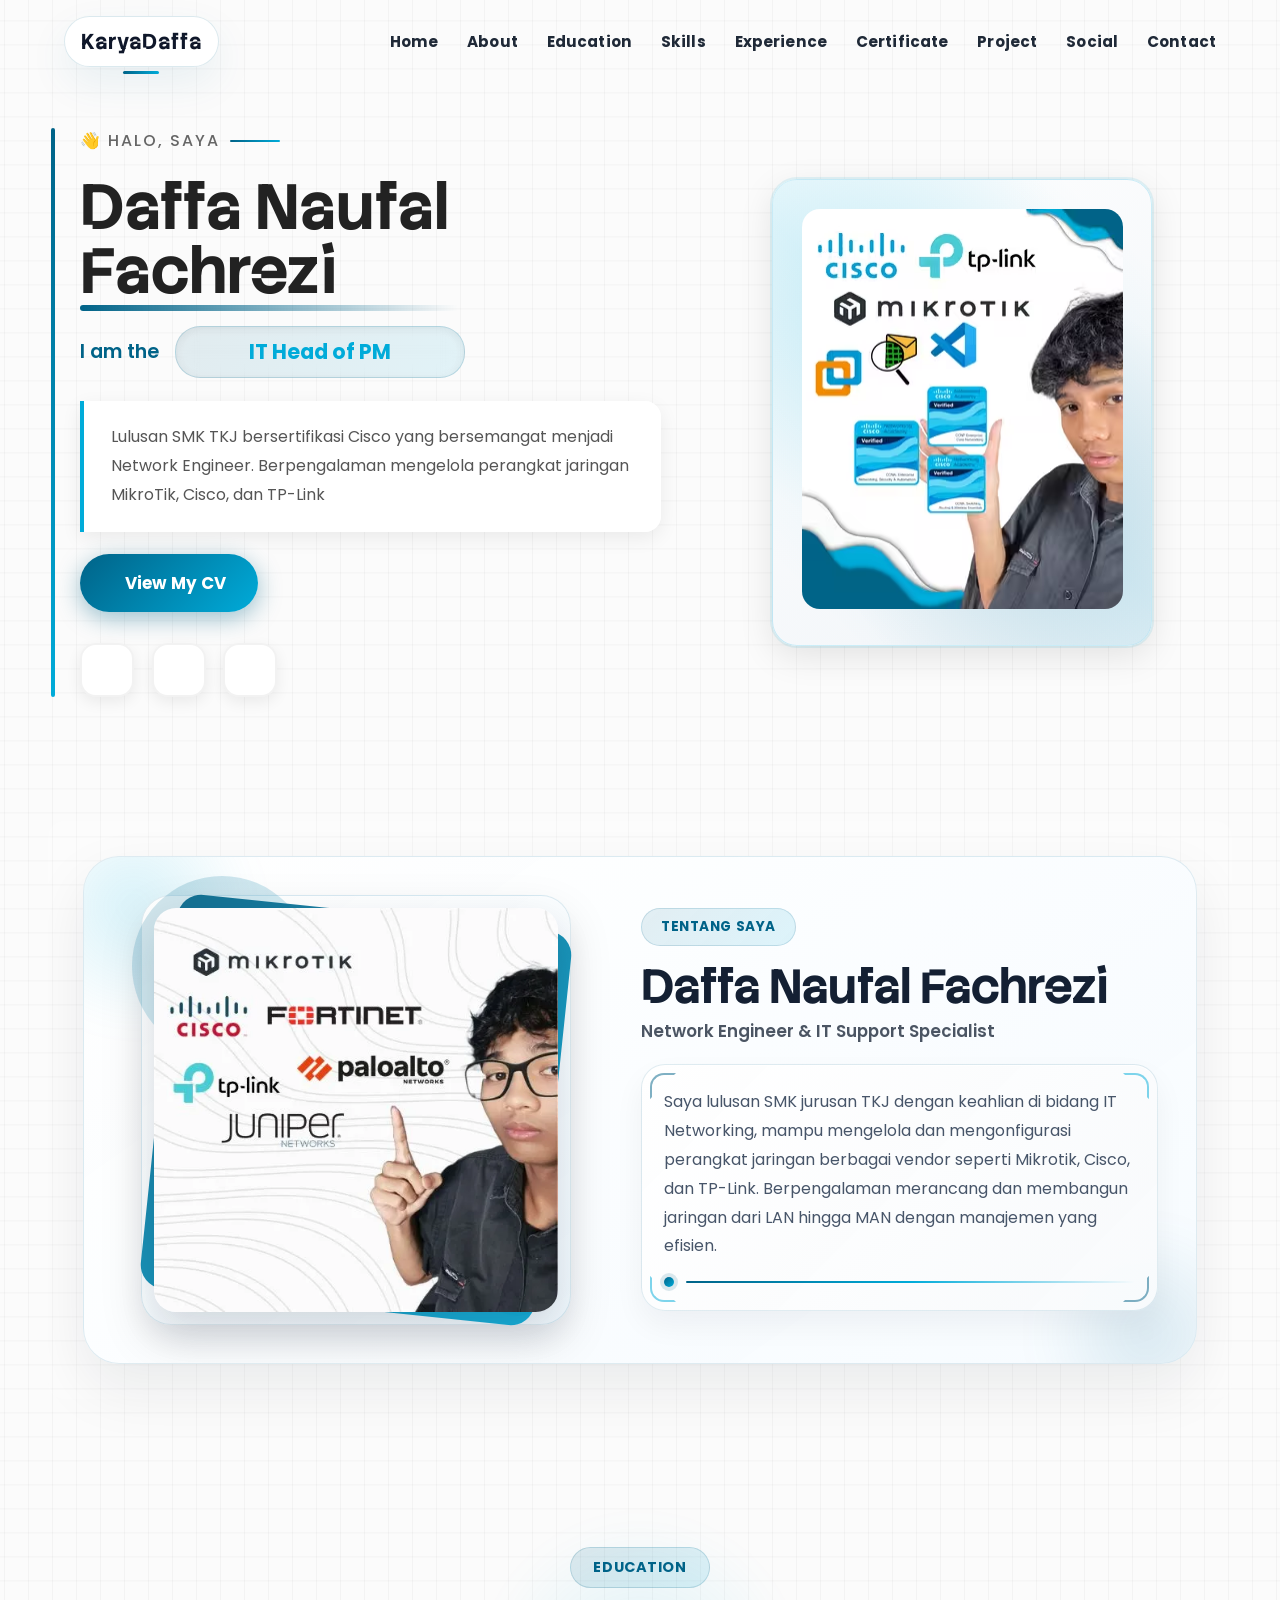
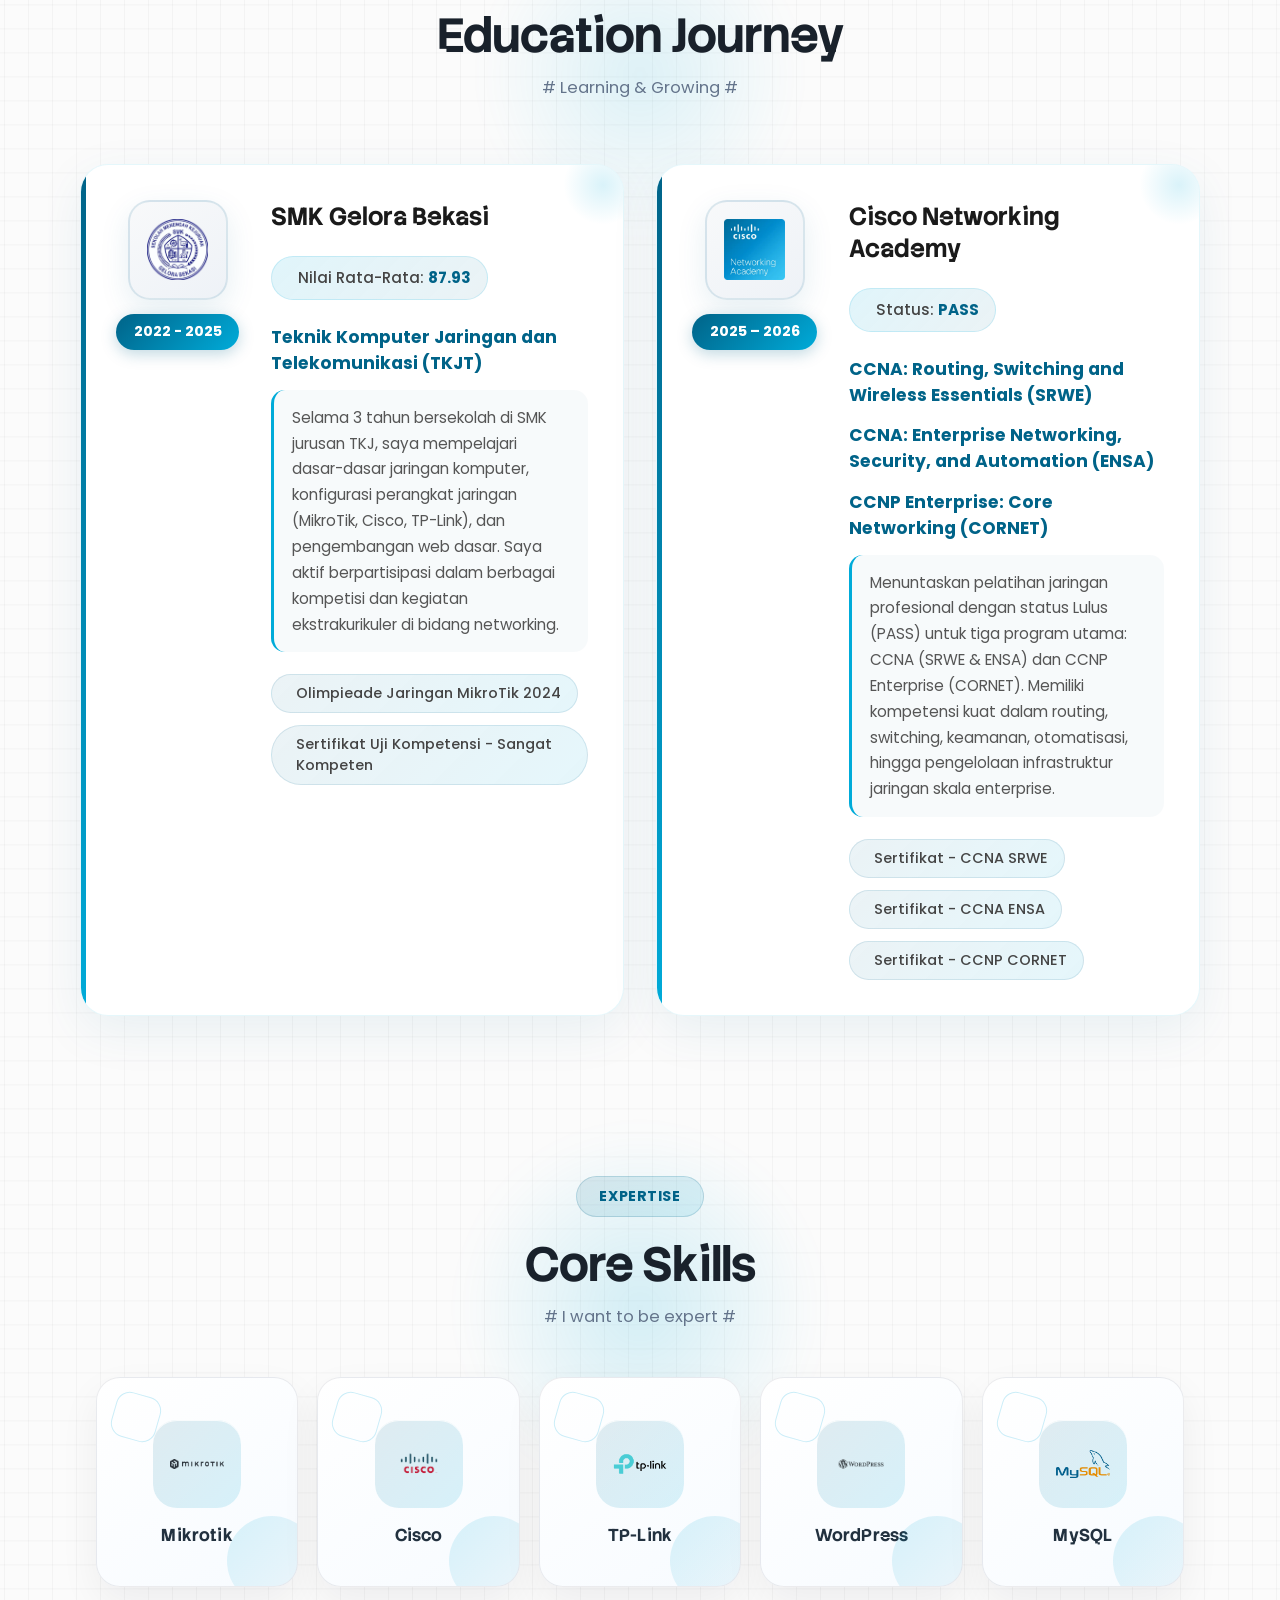
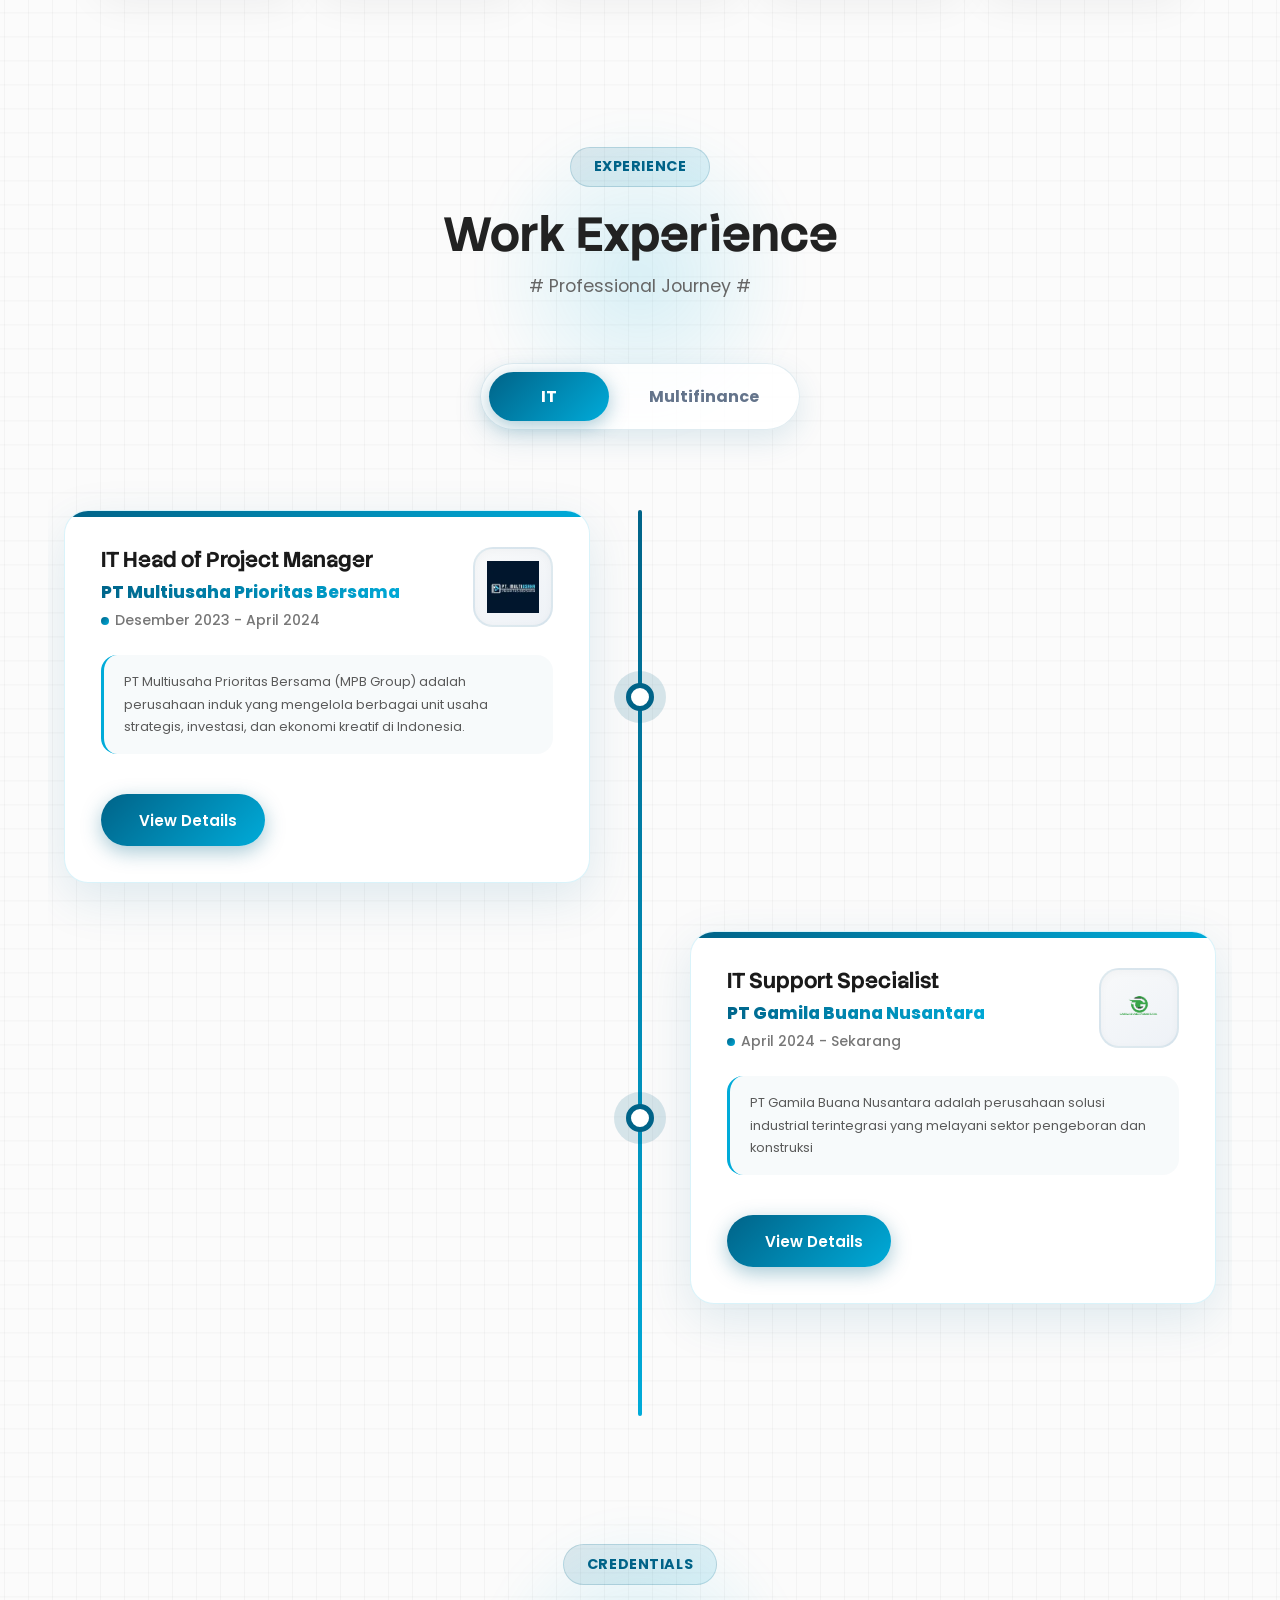
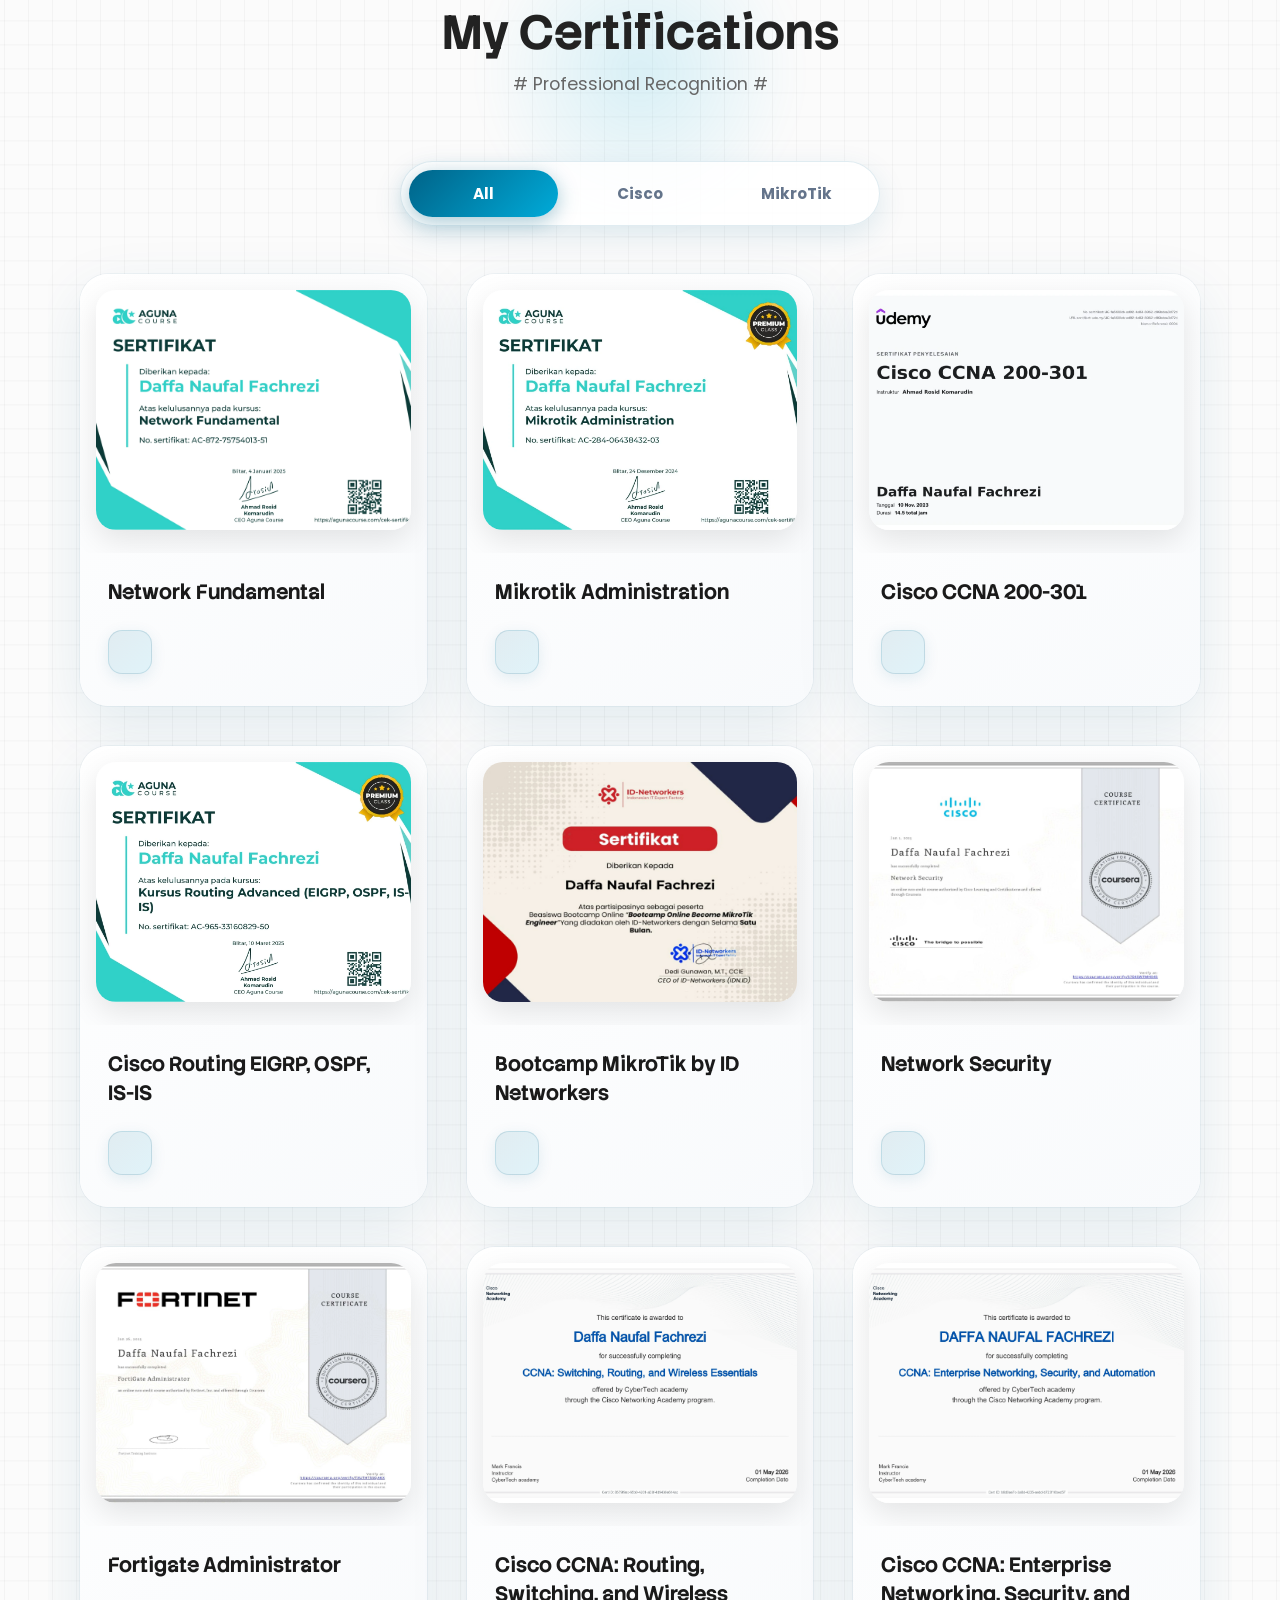
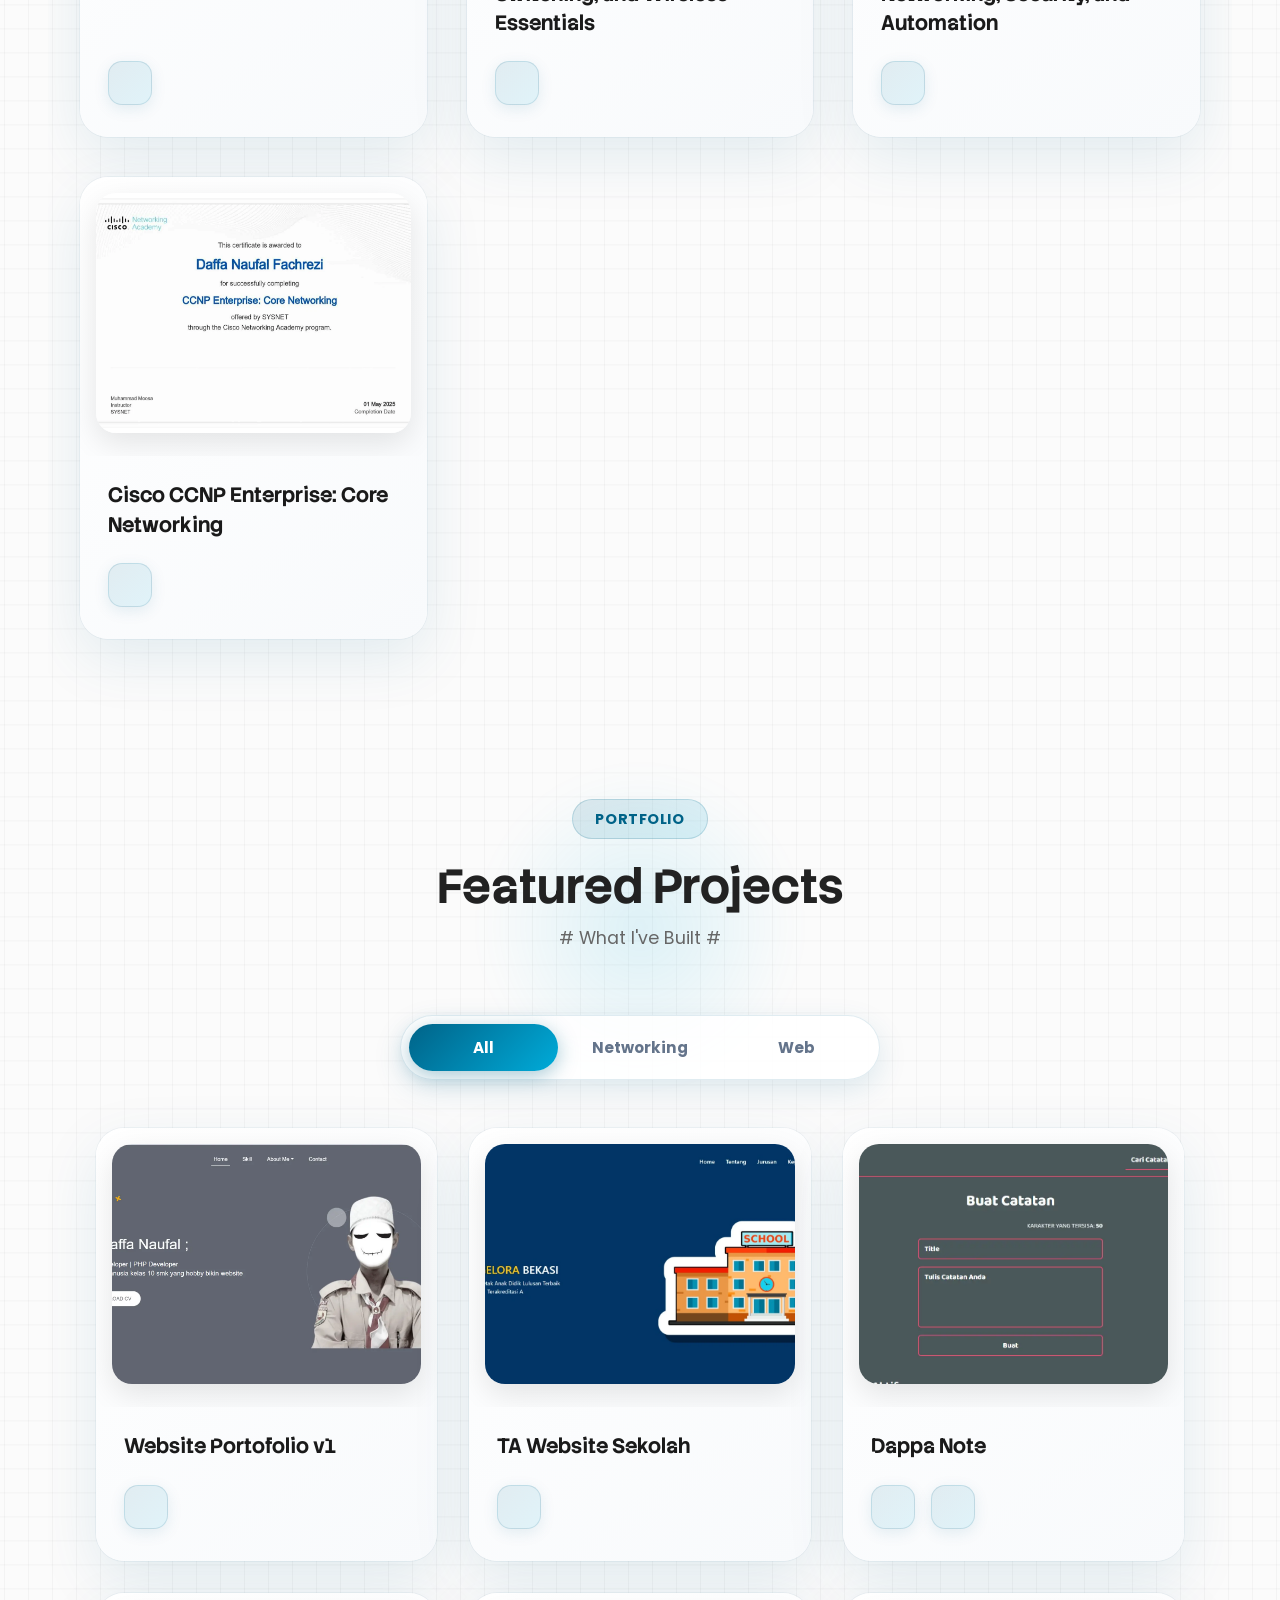
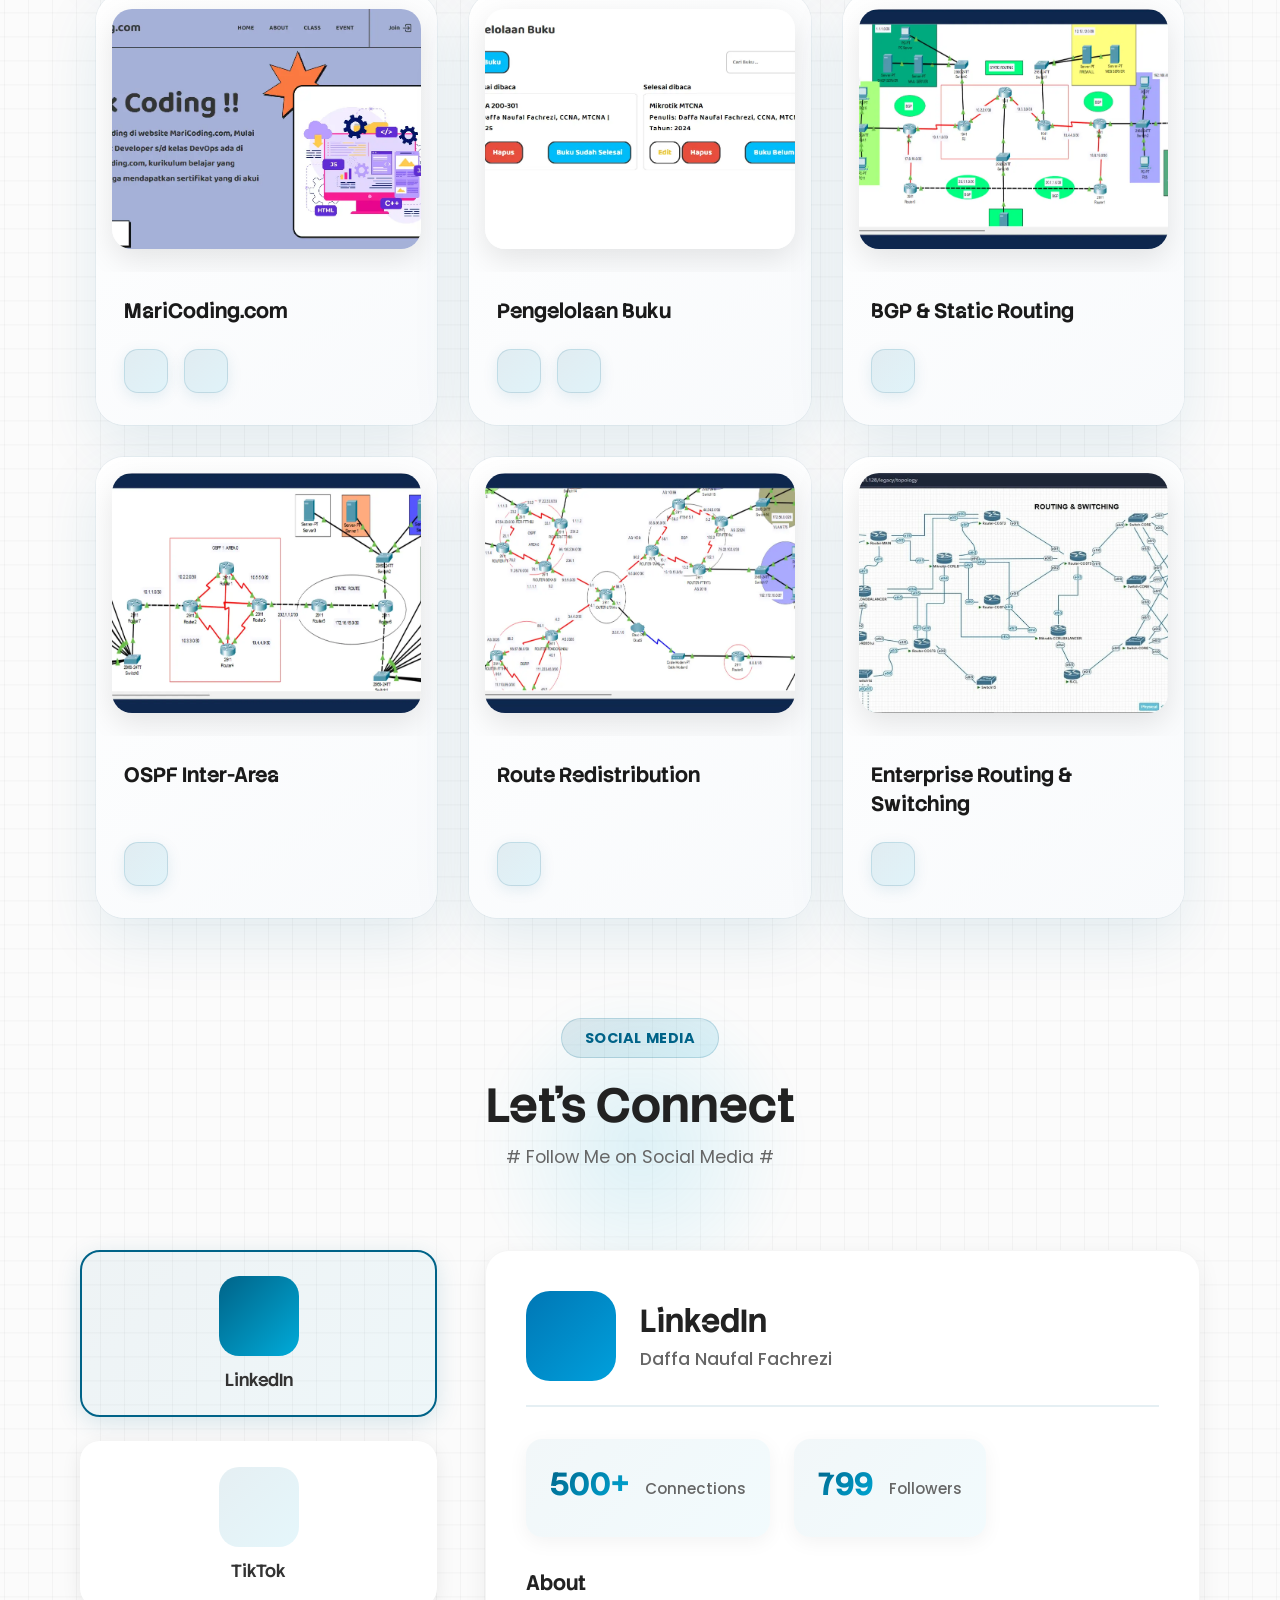
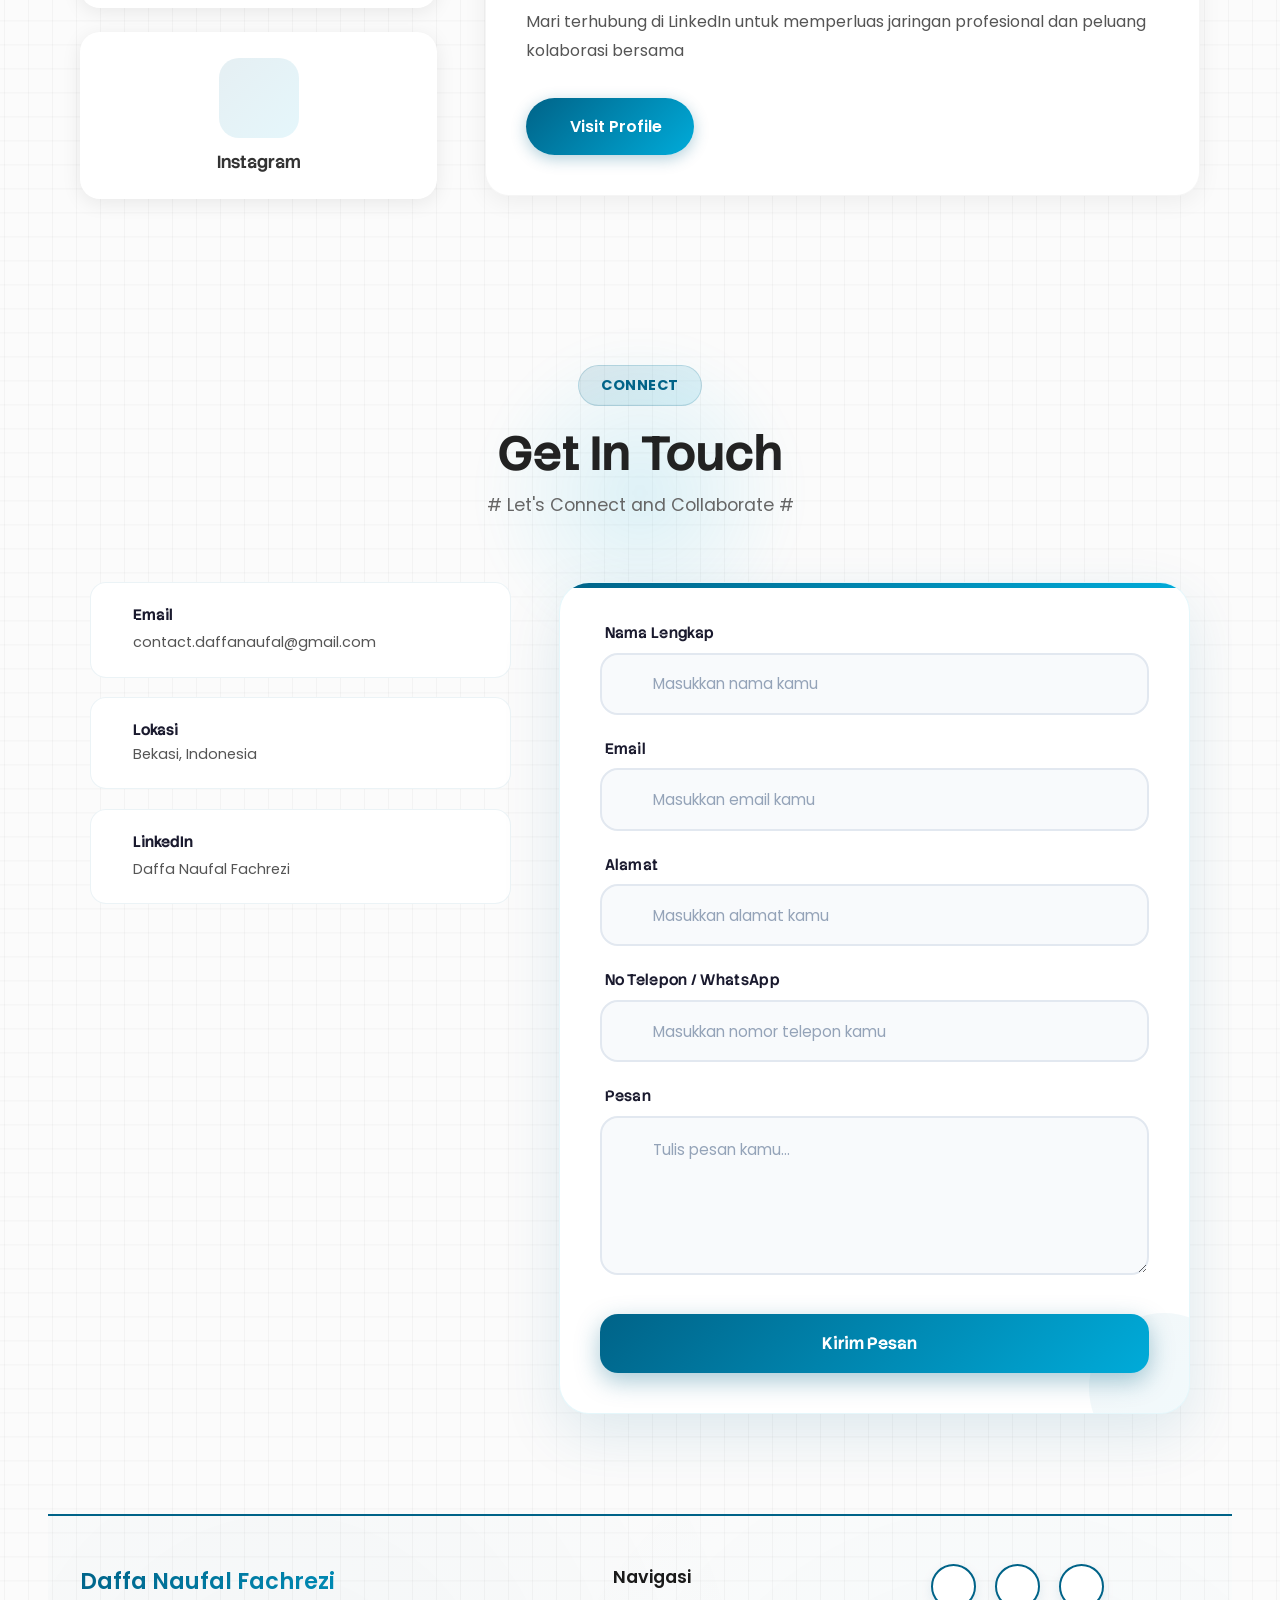
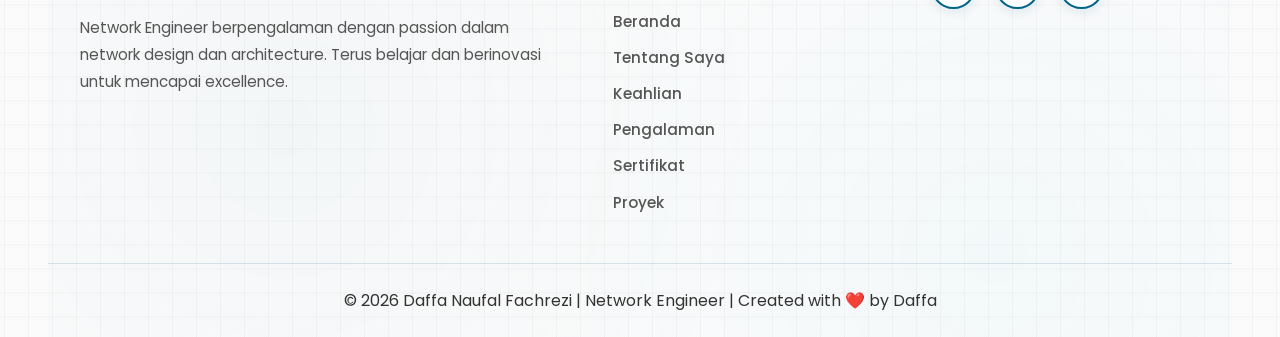
==== commit 5b520f05: "Add link to UKK Certificate" ====
--- a/index.html
+++ b/index.html
@@ -134,7 +134,7 @@
                     <div class="home-buttons">
                         <a href="https://drive.google.com/file/d/17X-fNH2VL32KBvG_S51KrhMwmmXYHUwZ/view?usp=sharing" class="btn-download-cv" aria-label="Download CV" target="_blank">
                             <ion-icon name="download-outline" aria-hidden="true"></ion-icon>
-                            Download CV
+                            View My CV
                         </a>
                     </div>
                     <div class="home-socials">
@@ -223,7 +223,7 @@
                   <ion-icon name="ribbon"></ion-icon>
                   <span>Olimpieade Jaringan MikroTik 2024</span>
                 </a>
-                <a href="#" class="achievement-badge" aria-label="Sertifikat Uji Kompetensi - Sangat Kompeten" target="_blank">
+                <a href="https://drive.google.com/file/d/16EdfMjmyrsid0ucLJv4TfKvov4-kGOnn/view?usp=sharing" class="achievement-badge" aria-label="Sertifikat Uji Kompetensi - Sangat Kompeten" target="_blank">
                   <ion-icon name="ribbon"></ion-icon>
                   <span>Sertifikat Uji Kompetensi - Sangat Kompeten</span>
                 </a>
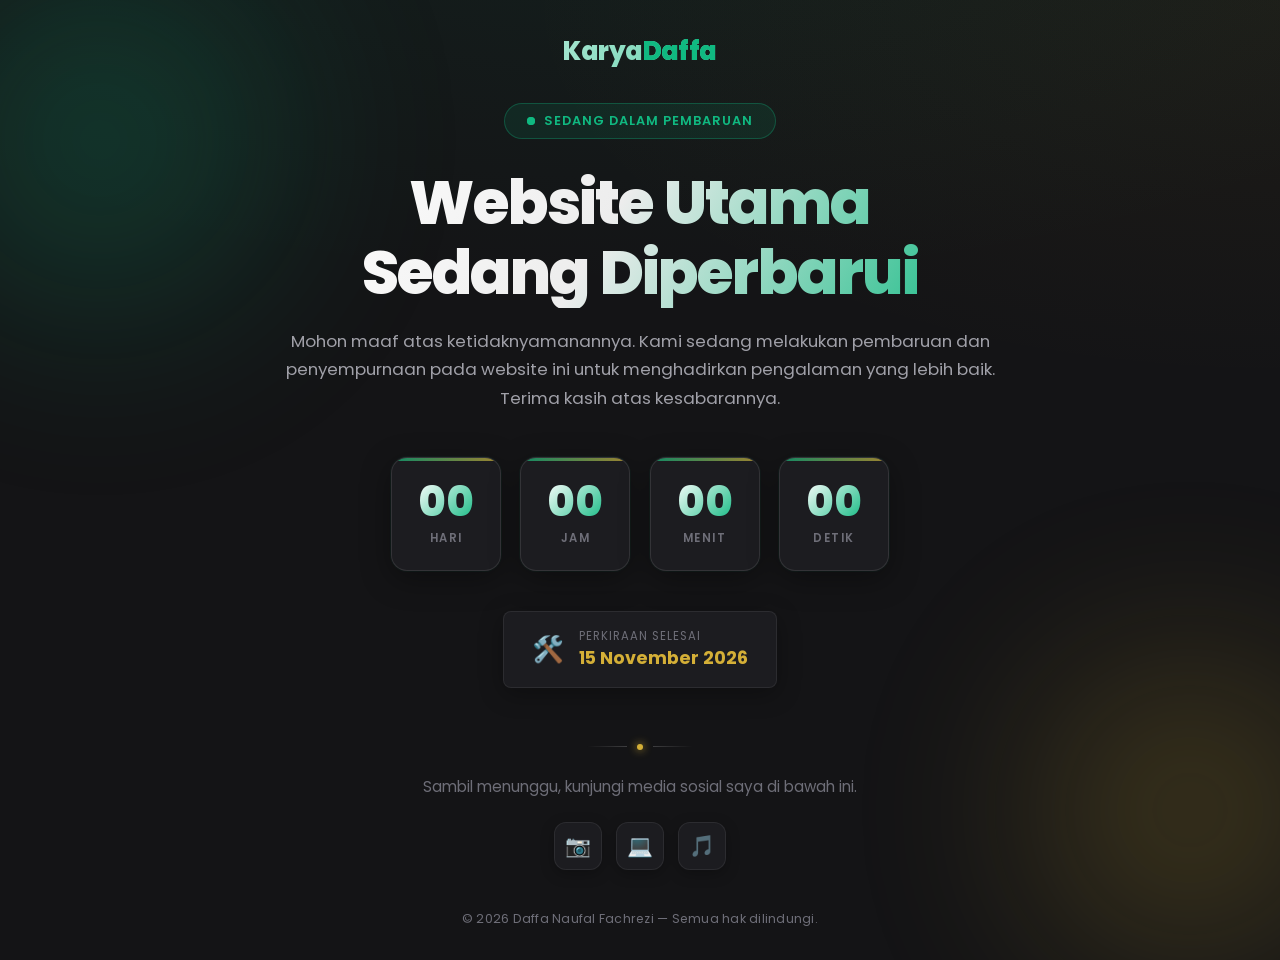
==== commit d3af661c: "New Update 12/10/2026" ====
--- a/index.html
+++ b/index.html
@@ -1,1376 +1,446 @@
 <!DOCTYPE html>
-<html lang="id" >
+<html lang="id">
 <head>
     <meta charset="UTF-8">
-    <meta name="viewport" content="width=device-width, initial-scale=1.0">
-    <meta name="description" content="Daffa Naufal Fachrezi - Network Engineer profesional dengan pengalaman mengelola infrastruktur jaringan. Portofolio, sertifikat Cisco & MikroTik, dan proyek jaringan.">
-    <meta name="keywords" content="Network Engineer, Daffa Naufal Fachrezi, Cisco, MikroTik, Jaringan Komputer, IT Support">
+    <meta name="viewport" content="width=device-width, initial-scale=1.0, maximum-scale=5.0, user-scalable=yes">
+    <meta name="description" content="Website utama sedang dalam pembaruan. Kami sedang bekerja keras untuk menghadirkan pengalaman terbaik.">
     <meta name="author" content="Daffa Naufal Fachrezi">
-    <meta name="robots" content="index, follow">
-    
-    <!-- Preconnect & DNS Prefetch for Performance -->
+
     <link rel="preconnect" href="https://fonts.googleapis.com">
     <link rel="preconnect" href="https://fonts.gstatic.com" crossorigin>
-    <link rel="dns-prefetch" href="https://unpkg.com">
-    <link rel="dns-prefetch" href="https://cdn.jsdelivr.net">
-    
-    <!-- Google Fonts (Optimized) -->
-    <link rel="preload" as="style" href="https://fonts.googleapis.com/css2?family=Poppins:wght@400;500;600;700;800&family=Playwrite+IN&family=Stack+Sans+Notch:wght@200..700&display=swap">
-    <link rel="stylesheet" href="https://fonts.googleapis.com/css2?family=Poppins:wght@400;500;600;700;800&family=Playwrite+IN&family=Stack+Sans+Notch:wght@200..700&display=swap" media="print" onload="this.media='all'">
-    <noscript>
-        <link rel="stylesheet" href="https://fonts.googleapis.com/css2?family=Poppins:wght@400;500;600;700;800&family=Playwrite+IN&family=Stack+Sans+Notch:wght@200..700&display=swap">
-    </noscript>
-    
-    <!-- Favicon & PWA -->
+    <link rel="stylesheet" href="https://fonts.googleapis.com/css2?family=Poppins:wght@400;500;600;700;800&display=swap">
+
     <link rel="icon" type="image/png" href="./image/me/Favicon.png">
-    <link rel="apple-touch-icon" href="./image/me/Logo.png">
-    <link rel="manifest" href="manifest.json">
-    <meta name="theme-color" content="#006388">
-    
-    <!-- Open Graph / Facebook -->
-    <meta property="og:type" content="website">
-    <meta property="og:url" content="https://karyadaffa.my.id/">
-    <meta property="og:title" content="Daffa Naufal Fachrezi | Network Engineer & IT Support Specialist">
-    <meta property="og:description" content="Portfolio Daffa Naufal Fachrezi - Network Engineer profesional dengan pengalaman mengelola infrastruktur jaringan, sertifikat Cisco & MikroTik, dan proyek jaringan.">
-    <meta property="og:image" content="https://karyadaffa.my.id/image/me/Me.webp">
-    <meta property="og:site_name" content="Daffa Naufal Fachrezi Portfolio">
-    <meta property="og:locale" content="id_ID">
-    
-    <!-- Twitter -->
-    <meta property="twitter:card" content="summary_large_image">
-    <meta property="twitter:url" content="https://karyadaffa.my.id/">
-    <meta property="twitter:title" content="Daffa Naufal Fachrezi | Network Engineer & IT Support Specialist">
-    <meta property="twitter:description" content="Portfolio Daffa Naufal Fachrezi - Network Engineer profesional dengan pengalaman mengelola infrastruktur jaringan, sertifikat Cisco & MikroTik, dan proyek jaringan.">
-    <meta property="twitter:image" content="https://karyadaffa.my.id/image/me/Me.webp">
-    
-    <!-- Canonical Link -->
-    <link rel="canonical" href="https://karyadaffa.my.id/">
-    
-    <title>Daffa | Network Engineer & IT Support Specialist</title>
-    
-    <!-- Critical CSS - Tetap render-blocking karena dibutuhkan segera -->     
-    <link rel="stylesheet" href="Minify/app-minify.css">
-    <!-- <link rel="stylesheet" href="app.css"> -->
-    
-    <!-- Non-critical CSS - AOS -->
-    <link rel="stylesheet" href="https://unpkg.com/aos@next/dist/aos.css" media="print" onload="this.media='all'">
-    <noscript>
-        <link rel="stylesheet" href="https://unpkg.com/aos@next/dist/aos.css">
-    </noscript>
+    <meta name="theme-color" content="#141416">
+
+    <title>Sedang Update — Daffa Naufal Fachrezi</title>
+
+    <style>
+        * { margin: 0; padding: 0; box-sizing: border-box; }
+
+        :root {
+            --de-bg: #141416;
+            --de-bg-soft: #1c1c20;
+            --de-surface: #1c1c20;
+            --de-surface-2: #232328;
+            --de-surface-3: #2a2a30;
+            --de-text: #ededed;
+            --de-text-soft: #a0a0a8;
+            --de-text-muted: #6e6e78;
+            --de-accent: #10b981;
+            --de-accent-hover: #34d399;
+            --de-gold: #d4af37;
+            --de-border: 1px solid rgba(255,255,255,.07);
+            --de-border-strong: 1px solid rgba(255,255,255,.1);
+            --de-radius-md: 8px;
+            --de-radius-lg: 16px;
+            --poppins: "Poppins", sans-serif;
+        }
+
+        body {
+            min-height: 100vh;
+            background-color: var(--de-bg);
+            background-image:
+                radial-gradient(ellipse 80% 50% at 50% -20%, rgba(16,185,129,.08), transparent),
+                radial-gradient(ellipse 60% 40% at 100% 0%, rgba(212,175,55,.05), transparent);
+            font-family: var(--poppins);
+            display: flex;
+            align-items: center;
+            justify-content: center;
+            padding: 2rem;
+            color: var(--de-text);
+            overflow-x: hidden;
+            position: relative;
+        }
+
+        /* Aurora blobs */
+        body::before,
+        body::after {
+            content: "";
+            position: fixed;
+            border-radius: 50%;
+            filter: blur(90px);
+            opacity: .3;
+            z-index: 0;
+            pointer-events: none;
+            will-change: transform;
+        }
+        body::before {
+            width: 520px; height: 520px;
+            background: radial-gradient(circle, var(--de-accent) 0%, transparent 70%);
+            top: -120px; left: -160px;
+            animation: auroraDrift1 18s ease-in-out infinite;
+        }
+        body::after {
+            width: 460px; height: 460px;
+            background: radial-gradient(circle, var(--de-gold) 0%, transparent 70%);
+            bottom: -140px; right: -140px;
+            animation: auroraDrift2 22s ease-in-out infinite;
+        }
+        @keyframes auroraDrift1 {
+            0%, 100% { transform: translate(0,0) scale(1); }
+            33% { transform: translate(140px, 80px) scale(1.15); }
+            66% { transform: translate(60px, 180px) scale(.9); }
+        }
+        @keyframes auroraDrift2 {
+            0%, 100% { transform: translate(0,0) scale(1); }
+            33% { transform: translate(-120px, -60px) scale(1.1); }
+            66% { transform: translate(-80px, -160px) scale(.95); }
+        }
+
+        .container {
+            max-width: 720px;
+            width: 100%;
+            text-align: center;
+            position: relative;
+            z-index: 1;
+        }
+
+        /* Logo */
+        .logo {
+            font-family: var(--poppins);
+            font-size: 1.6rem;
+            font-weight: 800;
+            letter-spacing: -.02em;
+            margin-bottom: 2rem;
+            background: linear-gradient(120deg, #fff 0%, var(--de-accent) 100%);
+            -webkit-background-clip: text;
+            background-clip: text;
+            -webkit-text-fill-color: transparent;
+        }
+        .logo span { color: var(--de-accent); -webkit-text-fill-color: var(--de-accent); }
+
+        /* Badge */
+        .status-badge {
+            display: inline-flex;
+            align-items: center;
+            gap: .55rem;
+            padding: .5rem 1.4rem;
+            background: rgba(16,185,129,.1);
+            border: 1px solid rgba(16,185,129,.3);
+            color: var(--de-accent);
+            border-radius: 999px;
+            font-size: .8rem;
+            font-weight: 600;
+            margin-bottom: 1.8rem;
+            letter-spacing: 1px;
+            text-transform: uppercase;
+        }
+        .status-dot {
+            width: 8px; height: 8px;
+            background: var(--de-accent);
+            border-radius: 50%;
+            position: relative;
+        }
+        .status-dot::after {
+            content: "";
+            position: absolute;
+            inset: 0;
+            border-radius: 50%;
+            background: var(--de-accent);
+            animation: ping 1.8s cubic-bezier(0,0,.2,1) infinite;
+        }
+        @keyframes ping {
+            0% { transform: scale(1); opacity: .7; }
+            80%, 100% { transform: scale(2.6); opacity: 0; }
+        }
+
+        /* Title */
+        h1 {
+            font-family: var(--poppins);
+            font-size: clamp(2.2rem, 6vw, 3.8rem);
+            font-weight: 800;
+            line-height: 1.15;
+            letter-spacing: -.03em;
+            margin-bottom: 1.2rem;
+            background: linear-gradient(120deg, #fff 0%, var(--de-text) 45%, var(--de-accent) 100%);
+            -webkit-background-clip: text;
+            background-clip: text;
+            -webkit-text-fill-color: transparent;
+        }
+
+        .subtitle {
+            font-size: 1.05rem;
+            color: var(--de-text-soft);
+            margin-bottom: 2.8rem;
+            line-height: 1.7;
+        }
+
+        /* Countdown */
+        .countdown {
+            display: flex;
+            justify-content: center;
+            gap: 1.2rem;
+            margin-bottom: 2.5rem;
+            flex-wrap: wrap;
+        }
+
+        .countdown-item {
+            background: linear-gradient(160deg, var(--de-surface), var(--de-bg-soft));
+            border-radius: var(--de-radius-lg);
+            padding: 1.4rem 1.6rem;
+            border: var(--de-border-strong);
+            box-shadow: 0 8px 30px rgba(0,0,0,.35), 0 0 0 1px rgba(16,185,129,.06);
+            min-width: 110px;
+            transition: transform .3s ease, box-shadow .3s ease, border-color .3s ease;
+            position: relative;
+            overflow: hidden;
+        }
+        .countdown-item::before {
+            content: "";
+            position: absolute;
+            top: 0; left: 0; right: 0;
+            height: 3px;
+            background: linear-gradient(90deg, var(--de-accent), var(--de-gold));
+            opacity: .7;
+        }
+        .countdown-item:hover {
+            transform: translateY(-6px);
+            border-color: rgba(16,185,129,.35);
+            box-shadow: 0 14px 40px rgba(0,0,0,.45), 0 0 28px rgba(16,185,129,.18);
+        }
+        .countdown-item:hover::before { opacity: 1; }
+
+        .countdown-number {
+            font-family: var(--poppins);
+            font-size: 2.6rem;
+            font-weight: 800;
+            line-height: 1;
+            background: linear-gradient(135deg, #fff, var(--de-accent));
+            -webkit-background-clip: text;
+            background-clip: text;
+            -webkit-text-fill-color: transparent;
+        }
+
+        .countdown-label {
+            font-size: .72rem;
+            color: var(--de-text-muted);
+            margin-top: .5rem;
+            font-weight: 600;
+            text-transform: uppercase;
+            letter-spacing: 1.5px;
+        }
+
+        /* Info card */
+        .info-card {
+            display: inline-flex;
+            align-items: center;
+            gap: .9rem;
+            padding: 1rem 1.8rem;
+            background: var(--de-surface);
+            border-radius: var(--de-radius-md);
+            border: var(--de-border);
+            box-shadow: 0 6px 24px rgba(0,0,0,.3);
+            margin-bottom: 2rem;
+        }
+        .info-icon { font-size: 1.6rem; }
+        .info-text { text-align: left; }
+        .info-text span {
+            display: block;
+            font-size: .72rem;
+            color: var(--de-text-muted);
+            text-transform: uppercase;
+            letter-spacing: 1px;
+        }
+        .info-text strong {
+            font-size: 1.1rem;
+            color: var(--de-gold);
+            font-weight: 700;
+        }
+
+        /* Divider */
+        .divider {
+            display: flex;
+            align-items: center;
+            justify-content: center;
+            gap: .6rem;
+            margin: 1.5rem 0;
+        }
+        .divider span {
+            width: 40px; height: 1px;
+            background: linear-gradient(90deg, transparent, rgba(255,255,255,.18));
+        }
+        .divider span:last-child {
+            background: linear-gradient(90deg, rgba(255,255,255,.18), transparent);
+        }
+        .divider i {
+            width: 6px; height: 6px;
+            border-radius: 50%;
+            background: var(--de-gold);
+            box-shadow: 0 0 8px var(--de-gold);
+        }
+
+        /* Social links */
+        .social-links {
+            display: flex;
+            justify-content: center;
+            gap: .9rem;
+            margin-top: .5rem;
+        }
+        .social-links a {
+            width: 48px; height: 48px;
+            border-radius: 12px;
+            background: var(--de-surface);
+            border: var(--de-border);
+            display: flex;
+            align-items: center;
+            justify-content: center;
+            font-size: 1.3rem;
+            color: var(--de-text-soft);
+            text-decoration: none;
+            transition: all .3s ease;
+            box-shadow: 0 4px 14px rgba(0,0,0,.25);
+        }
+        .social-links a:hover {
+            background: rgba(16,185,129,.12);
+            color: var(--de-accent);
+            border-color: rgba(16,185,129,.4);
+            transform: translateY(-5px);
+            box-shadow: 0 10px 24px rgba(16,185,129,.25);
+        }
+
+        /* Footer note */
+        .footer-note {
+            margin-top: 2.5rem;
+            font-size: .78rem;
+            color: var(--de-text-muted);
+            letter-spacing: .02em;
+        }
+        .footer-note a {
+            color: var(--de-accent);
+            text-decoration: none;
+            font-weight: 500;
+        }
+        .footer-note a:hover { text-decoration: underline; }
+
+        /* Animations */
+        .fade-up { animation: fadeUp .7s cubic-bezier(.16,1,.3,1) both; }
+        .fade-up-1 { animation-delay: .1s; }
+        .fade-up-2 { animation-delay: .2s; }
+        .fade-up-3 { animation-delay: .3s; }
+        .fade-up-4 { animation-delay: .4s; }
+        .fade-up-5 { animation-delay: .5s; }
+        .fade-up-6 { animation-delay: .6s; }
+        @keyframes fadeUp {
+            0% { opacity: 0; transform: translateY(18px); }
+            100% { opacity: 1; transform: translateY(0); }
+        }
+
+        /* Responsive */
+        @media (max-width: 767px) {
+            body { padding: 1.5rem; }
+            .countdown { gap: .8rem; }
+            .countdown-item { min-width: 80px; padding: 1.1rem 1rem; }
+            .countdown-number { font-size: 2rem; }
+            .countdown-label { font-size: .65rem; letter-spacing: 1px; }
+            .subtitle { font-size: .95rem; }
+            .info-card { padding: .85rem 1.4rem; }
+            .info-icon { font-size: 1.4rem; }
+            .info-text strong { font-size: 1rem; }
+        }
+
+        @media (max-width: 480px) {
+            .countdown-item { min-width: 68px; padding: .9rem .7rem; }
+            .countdown-number { font-size: 1.6rem; }
+            .social-links a { width: 42px; height: 42px; font-size: 1.15rem; }
+        }
+    </style>
 </head>
 <body>
-    <!-- Popup Selamat Datang -->
-    <div class="welcome-popup-overlay" id="welcomePopup">
-        <div class="welcome-popup">
-            <div class="welcome-popup-ornament ornament-1"></div>
-            <div class="welcome-popup-ornament ornament-2"></div>
-            <div class="welcome-popup-ornament ornament-3"></div>
-            <div class="welcome-popup-ornament ornament-4"></div>
-            <div class="welcome-popup-content">
-                <div class="welcome-icon">👋</div>
-                <h2 class="welcome-title">Selamat Datang Di</h2>
-                <p class="welcome-subtitle">Website Portolio ku</p>
-                <p class="welcome-text">Enjoy your visit! 🤗🤩</p>
+    <div class="container">
+        <div class="logo fade-up">Karya<span>Daffa</span></div>
+
+        <div class="status-badge fade-up fade-up-1">
+            <span class="status-dot"></span>
+            Sedang Dalam Pembaruan
+        </div>
+
+        <h1 class="fade-up fade-up-2">Website Utama<br>Sedang Diperbarui</h1>
+
+        <p class="subtitle fade-up fade-up-3">
+            Mohon maaf atas ketidaknyamanannya. Kami sedang melakukan pembaruan dan penyempurnaan
+            pada website ini untuk menghadirkan pengalaman yang lebih baik.
+            Terima kasih atas kesabarannya.
+        </p>
+
+        <div class="countdown fade-up fade-up-4">
+            <div class="countdown-item">
+                <div class="countdown-number" id="days">00</div>
+                <div class="countdown-label">Hari</div>
+            </div>
+            <div class="countdown-item">
+                <div class="countdown-number" id="hours">00</div>
+                <div class="countdown-label">Jam</div>
+            </div>
+            <div class="countdown-item">
+                <div class="countdown-number" id="minutes">00</div>
+                <div class="countdown-label">Menit</div>
+            </div>
+            <div class="countdown-item">
+                <div class="countdown-number" id="seconds">00</div>
+                <div class="countdown-label">Detik</div>
             </div>
         </div>
-    </div>
-    <!-- Akhir Popup Selamat Datang -->
-
-    <header class="navbar" data-aos="fade-down" data-aos-duration="800" data-aos-offset="0" data-aos-anchor-placement="top-bottom" data-aos-once="true">
-        <div class="navbar-container">
-            <a class="nav-logo" href="#myhome">KaryaDaffa</a>
-            <button class="nav-toggle" aria-label="Toggle navigation">
-                <ion-icon name="menu-outline" class="menu-icon"></ion-icon>
-                <ion-icon name="close-outline" class="close-icon"></ion-icon>
-            </button>
-            <nav class="nav-menu" id="nav-menu">
-                <ul class="nav-links">
-                    <li><a href="#myhome">Home</a></li>
-                    <li><a href="#about-me">About</a></li>
-                    <li><a href="#education">Education</a></li>
-                    <li><a href="#skills">Skills</a></li>
-                    <li><a href="#experience">Experience</a></li>
-                    <li class="dropdown">
-                        <a href="#certf" class="dropdown-toggle">Certificate</a>
-                        <ul class="dropdown-menu">
-                            <li><a href="#certf" data-cert-tab="all">All Certificates</a></li>
-                            <li><a href="#certf" data-cert-tab="1">MikroTik Certificates</a></li>
-                            <li><a href="#certf" data-cert-tab="2">Cisco Certificates</a></li>
-                        </ul>
-                    </li>
-                    <li class="dropdown">
-                        <a href="#project" class="dropdown-toggle">Project</a>
-                        <ul class="dropdown-menu">
-                            <li><a href="#project" data-project-tab="all">All Projects</a></li>
-                            <li><a href="#project" data-project-tab="network">Network Projects</a></li>
-                            <li><a href="#project" data-project-tab="web">Web Projects</a></li>
-                        </ul>
-                    </li>
-                    <li><a href="#social-media">Social</a></li>
-                    <li><a href="#form-message">Contact</a></li>
-                </ul>
-            </nav>
-        </div>
-    </header>
-    <main>
-
-        
-        <section id="myhome">
-            <div class="container-home">
-                <div class="home-left" data-aos="fade-right" data-aos-duration="800" data-aos-offset="0" data-aos-anchor-placement="top-bottom" data-aos-once="true">
-                    <p class="home-greeting">👋 Halo, saya</p>
-                    <h1 class="home-name">Daffa Naufal Fachrezi</h1>
-                    <h3 class="subtitle">
-                        <span class="subtitle-prefix">I am the</span>
-                        <span class="animated-text-wrapper">
-                            <span class="animated-text active">IT Head of PM</span>
-                            <span class="animated-text">IT Network Specialist</span>
-                            <span class="animated-text">IT Support Specialist</span>
-                        </span>
-                    </h3>
-                    <p class="home-description">
-                        Lulusan SMK TKJ bersertifikasi Cisco yang bersemangat menjadi Network Engineer. Berpengalaman mengelola perangkat jaringan MikroTik, Cisco, dan TP-Link
-                    </p>
-                    <div class="home-buttons">
-                        <a href="https://drive.google.com/file/d/17X-fNH2VL32KBvG_S51KrhMwmmXYHUwZ/view?usp=sharing" class="btn-download-cv" aria-label="Download CV" target="_blank">
-                            <ion-icon name="download-outline" aria-hidden="true"></ion-icon>
-                            View My CV
-                        </a>
-                    </div>
-                    <div class="home-socials">
-                        <a href="https://instagram.com/theonlydappp" target="_blank" aria-label="Instagram">
-                            <ion-icon name="logo-instagram" aria-hidden="true"></ion-icon>
-                        </a>
-                        <a href="https://github.com/siidappa" target="_blank" aria-label="GitHub">
-                            <ion-icon name="logo-github" aria-hidden="true"></ion-icon>
-                        </a>
-                        <a href="https://www.tiktok.com/@lookingfordapp" target="_blank" aria-label="TikTok">
-                            <ion-icon name="logo-tiktok" aria-hidden="true"></ion-icon>
-                        </a>
-                    </div>
-                </div>
-                <div class="home-right" data-aos="fade-up" data-aos-duration="800" data-aos-delay="200" data-aos-offset="0" data-aos-anchor-placement="top-bottom" data-aos-once="true">
-                    <div class="home-image-wrapper">
-                        <img src="./image/me/Me.avif" alt="Daffa Naufal Fachrezi" loading="eager" fetchpriority="high" width="380" height="380">
-                    </div>
-                </div>
-            </div>
-        </section>
-        <section id="about-me">
-            <div class="container-about">
-                <div class="about-wrapper">
-                    <!-- Left Column - Image -->
-                    <div class="about-left" data-aos="fade-right" data-aos-offset="0" data-aos-once="true">
-                        <div class="about-image-container">
-                            <div class="about-decoration decoration-1"></div>
-                            <div class="about-decoration decoration-3"></div>
-                            <div class="about-image-bg"></div>
-                            <img src="./image/me/About.webp" alt="Daffa Naufal Fachrezi" loading="lazy">
-                        </div>
-                    </div>
-                    <!-- Right Column - Content -->
-                    <div class="about-right" data-aos="fade-left" data-aos-offset="0" data-aos-once="true">
-                        <div class="about-header">
-                            <span class="about-tag">Tentang Saya</span>
-                            <h2 class="about-title">Daffa Naufal Fachrezi</h2>
-                            <p class="about-subtitle">Network Engineer & IT Support Specialist</p>
-                        </div>
-                    <div class="about-text-container" data-aos="fade-up" data-aos-duration="700">
-                        <div class="about-text-decoration top-left"></div>
-                        <div class="about-text-decoration top-right"></div>
-                        <div class="about-text-decoration bottom-left"></div>
-                        <div class="about-text-decoration bottom-right"></div>
-                        
-                        <p class="about-text">
-                            Saya lulusan SMK jurusan TKJ dengan keahlian di bidang IT Networking, mampu mengelola dan mengonfigurasi perangkat jaringan berbagai vendor seperti Mikrotik, Cisco, dan TP-Link. Berpengalaman merancang dan membangun jaringan dari LAN hingga MAN dengan manajemen yang efisien.
-                        </p>
-                        
-                        <div class="about-text-footer">
-                            <span class="about-text-dot"></span>
-                            <span class="about-text-line"></span>
-                        </div>
-                    </div>
-                </div>
-            </div>
-        </section>
-        <section id="education">
-            <div class="information-education" data-aos="fade-down" data-aos-offset="0" data-aos-once="true">
-                <span class="skills-tag">Education</span>
-                <h2>Education Journey</h2>
-                <p># Learning & Growing #</p>
-            </div>
-            <div class="container-education">
-                <!-- Education Entry 1 - SMK -->
-                <div class="education-entry" data-aos="fade-up" data-aos-duration="1000">
-            <div class="entry-logo-wrapper">
-              <div class="entry-logo">
-                <img src="./image/Education/SMK.webp" alt="SMK Gelora Bekasi">
-              </div>
-              <div class="entry-year">2022 - 2025</div>
-            </div>
-            <div class="entry-content">
-              <h3 class="entry-school">SMK Gelora Bekasi</h3>
-              <div class="entry-gpa">
-                <ion-icon name="school"></ion-icon>
-                <span>Nilai Rata-Rata: <strong>87.93</strong></span>
-              </div>
-              <p class="entry-major">Teknik Komputer Jaringan dan Telekomunikasi (TKJT)</p>
-              <p class="entry-desc">
-                Selama 3 tahun bersekolah di SMK jurusan TKJ, saya mempelajari dasar-dasar jaringan komputer, konfigurasi perangkat jaringan (MikroTik, Cisco, TP-Link), dan pengembangan web dasar. Saya aktif berpartisipasi dalam berbagai kompetisi dan kegiatan ekstrakurikuler di bidang networking.
-              </p>
-              <div class="entry-achievements">
-                <a href="https://drive.google.com/file/d/1jbFR9oeCwRC0OjXF49bkPffFTBlzf00M/view?usp=sharing" class="achievement-badge" aria-label="Olimpiade Jaringan MikroTik" target="_blank">
-                  <ion-icon name="ribbon"></ion-icon>
-                  <span>Olimpieade Jaringan MikroTik 2024</span>
-                </a>
-                <a href="https://drive.google.com/file/d/16EdfMjmyrsid0ucLJv4TfKvov4-kGOnn/view?usp=sharing" class="achievement-badge" aria-label="Sertifikat Uji Kompetensi - Sangat Kompeten" target="_blank">
-                  <ion-icon name="ribbon"></ion-icon>
-                  <span>Sertifikat Uji Kompetensi - Sangat Kompeten</span>
-                </a>
-              </div>
-            </div>
-          </div>
-
-            <!-- Divider -->
-            <!-- <div class="education-divider"></div> -->
-
-            <!-- Education Entry 2 - SMP -->
-            <div class="education-entry" data-aos="fade-up" data-aos-duration="1000" data-aos-delay="200">
-                <div class="entry-logo-wrapper">
-                    <div class="entry-logo entry-logo-placeholder">
-                        <img src="./image/Education/NetAcad.webp" alt="Cisco Networking Academy">
-                    </div>
-                    <div class="entry-year">2025 &ndash; 2026</div>
-                </div>
-                <div class="entry-content">
-                    <h3 class="entry-school">Cisco Networking Academy</h3>
-                    <div class="entry-gpa">
-                        <ion-icon name="school"></ion-icon>
-                        <span>Status: <strong>PASS</strong></span>
-                    </div>
-                    <p class="entry-major">CCNA: Routing, Switching and Wireless Essentials (SRWE)</p>
-                    <p class="entry-major">CCNA: Enterprise Networking, Security, and Automation (ENSA)</p>
-                    <p class="entry-major">CCNP Enterprise: Core Networking (CORNET)</p>
-                    <p class="entry-desc">
-                        Menuntaskan pelatihan jaringan profesional dengan status Lulus (PASS) untuk tiga program utama: CCNA (SRWE & ENSA) dan CCNP Enterprise (CORNET). Memiliki kompetensi kuat dalam routing, switching, keamanan, otomatisasi, hingga pengelolaan infrastruktur jaringan skala enterprise.
-                    </p>
-                    <div class="entry-achievements">
-                        <a href="https://drive.google.com/file/d/1tSA3jYoIVN7msXYW3NMDugPbknGZGl91/view?usp=sharing" class="achievement-badge" aria-label="Sertifikat - CCNA SRWE" target="_blank">
-                        <ion-icon name="ribbon"></ion-icon>
-                        <span>Sertifikat - CCNA SRWE</span>
-                        </a>
-                        <a href="https://drive.google.com/file/d/107loxk0Y0BrDKpEKwM9IL5i3j7c5j-jP/view?usp=sharing" class="achievement-badge" aria-label="Sertifikat - CCNA ENSA" target="_blank">
-                        <ion-icon name="ribbon"></ion-icon>
-                        <span>Sertifikat - CCNA ENSA</span>
-                        </a>
-                        <a href="https://drive.google.com/file/d/1V3kKsRYhdAqeqYtisbMQyXMSNse6Ilw3/view?usp=sharing" class="achievement-badge" aria-label="Sertifikat - CCNP CORNET" target="_blank">
-                        <ion-icon name="ribbon"></ion-icon>
-                        <span>Sertifikat - CCNP CORNET</span>
-                        </a>
-                    </div>
-                </div>
-            </div>
-            </div>
-        </section>
-        <section id="skills">
-            <div class="information-skills" data-aos="fade-down" data-aos-offset="0" data-aos-once="true">
-                <span class="skills-tag">Expertise</span>
-                <h2>Core Skills</h2>
-                <p># I want to be expert #</p>
-            </div>
-            <div class="container-skills">
-                <div class="skill-card" data-aos="fade-up" data-aos-duration="800" data-aos-offset="0" data-aos-once="true">
-                    <div class="skill-icon">
-                        <img loading="lazy" src="/image/Skills/mikrotik.webp" alt="Mikrotik" width="120" height="120">
-                    </div>
-                    <h3 class="skill-name">Mikrotik</h3>
-                </div>
-                <div class="skill-card" data-aos="fade-up" data-aos-duration="800" data-aos-delay="100" data-aos-offset="0" data-aos-once="true">
-                    <div class="skill-icon">
-                        <img loading="lazy" src="/image/Skills/cisco1.webp" alt="Cisco" width="120" height="120">
-                    </div>
-                    <h3 class="skill-name">Cisco</h3>
-                </div>
-                <div class="skill-card" data-aos="fade-up" data-aos-duration="800" data-aos-delay="200" data-aos-offset="0" data-aos-once="true">
-                    <div class="skill-icon">
-                        <img loading="lazy" src="/image/Skills/tp-link.webp" alt="TP-Link" width="120" height="120">
-                    </div>
-                    <h3 class="skill-name">TP-Link</h3>
-                </div>
-                <div class="skill-card" data-aos="fade-up" data-aos-duration="800" data-aos-delay="300" data-aos-offset="0" data-aos-once="true">
-                    <div class="skill-icon">
-                        <img loading="lazy" src="/image/Skills/wordpress.webp" alt="WordPress" width="120" height="120">
-                    </div>
-                    <h3 class="skill-name">WordPress</h3>
-                </div>
-                <div class="skill-card" data-aos="fade-up" data-aos-duration="800" data-aos-delay="400" data-aos-offset="0" data-aos-once="true">
-                    <div class="skill-icon">
-                        <img loading="lazy" src="/image/Skills/MySQL.webp" alt="MySQL" width="120" height="120">
-                    </div>
-                    <h3 class="skill-name">MySQL</h3>
-                </div>
-            </div>
-        </section>
-        <section id="experience">
-            <div class="information-experience" data-aos="fade-down" data-aos-offset="0" data-aos-once="true">
-                <span class="skills-tag">Experience</span>
-                <h2>Work Experience</h2>
-                <p># Professional Journey #</p>
-            </div>
-            <!-- Experience Tabs -->
-            <div class="experience-tabs">
-                <div class="experience-tab-slider"></div>
-                <button class="experience-tab experience-tab--active" type="button" data-tab="it" aria-label="Show IT experience">IT</button>
-                <button class="experience-tab" type="button" data-tab="retail" aria-label="Show Retail experience">Multifinance</button>
-            </div>
-            <div class="container-experience">
-                <!-- Experience Page 1 (IT) -->
-                <div class="experience-page experience-page--active" data-tab="it">
-                    <!-- Timeline Item 1 - Kiri -->
-                    <div class="timeline-item timeline-left" data-aos="fade-up" data-aos-duration="1000">
-                        <div class="timeline-content">
-                            <div class="timeline-card" data-experience-id="1">
-                                <div class="experience-header">
-                                    <div class="experience-title">
-                                        <h3>IT Head of Project Manager</h3>
-                                        <p class="company-name">PT Multiusaha Prioritas Bersama</p>
-                                        <p class="work-period">Desember 2023 - April 2024</p>
-                                    </div>
-                                    <div class="experience-badge">
-                                        <img loading="lazy" src="/image/Experience/PTMPB/PTMPB.webp" alt="PT Multiusaha Prioritas Bersama Logo" width="80" height="80">
-                                    </div>
-                                </div>
-                                <p class="experience-description">
-                                   PT Multiusaha Prioritas Bersama (MPB Group) adalah perusahaan induk yang mengelola berbagai unit usaha strategis, investasi, dan ekonomi kreatif di Indonesia.
-                                </p>
-                                <button class="view-experience-details" type="button" aria-label="View experience details">
-                                    <ion-icon name="eye-outline" aria-hidden="true"></ion-icon>
-                                    View Details
-                                </button>
-                            </div>
-                        </div>
-                        <div class="timeline-dot"></div>
-                    </div>
-                    <!-- Timeline Item 2 - Kanan -->
-                    <div class="timeline-item timeline-right" data-aos="fade-up" data-aos-duration="1000" data-aos-delay="200">
-                        <div class="timeline-content">
-                            <div class="timeline-card" data-experience-id="2">
-                                <div class="experience-header">
-                                    <div class="experience-title">
-                                        <h3>IT Support Specialist</h3>
-                                        <p class="company-name">PT Gamila Buana Nusantara</p>
-                                        <p class="work-period">April 2024 - Sekarang</p>
-                                    </div>
-                                    <div class="experience-badge">
-                                        <img loading="lazy" src="/image/Experience/PTGBN/PTGBN.png" alt="PT Gamila Buana Nusantara Logo" width="80" height="80">
-                                    </div>
-                                </div>
-                                <p class="experience-description">
-                                   PT Gamila Buana Nusantara adalah perusahaan solusi industrial terintegrasi yang melayani sektor pengeboran dan konstruksi
-                                </p>
-                                <button class="view-experience-details" type="button" aria-label="View experience details">
-                                    <ion-icon name="eye-outline" aria-hidden="true"></ion-icon>
-                                    View Details
-                                </button>
-                            </div>
-                        </div>
-                        <div class="timeline-dot"></div>
-                    </div>
-                </div>
-                <!-- Experience Page 2 (Retail) -->
-                <div class="experience-page" data-tab="retail">
-                    <!-- Timeline Item 3 - Kiri (Retail) -->
-                    <div class="timeline-item timeline-left" data-aos="fade-up" data-aos-duration="1000">
-                        <div class="timeline-content">
-                            <div class="timeline-card" data-experience-id="3">
-                                <div class="experience-header">
-                                    <div class="experience-title">
-                                        <h3>Sales Associate</h3>
-                                        <p class="company-name">PT Home Credit Indonesia (HCI)</p>
-                                        <p class="work-period">Oktober 2025 - Januari 2026</p>
-                                    </div>
-                                    <div class="experience-badge">
-                                        <img loading="lazy" src="./image/Experience/PTHCI/PTHCI.webp" alt="PT Home Credit Indonesia" width="80" height="80">
-                                    </div>
-                                </div>
-                                <p class="experience-description">
-                                   PT Home Credit Indonesia adalah perusahaan pembiayaan berbasis teknologi berizin OJK
-                                </p>
-                                <button class="view-experience-details" type="button" aria-label="View experience details">
-                                    <ion-icon name="eye-outline" aria-hidden="true"></ion-icon>
-                                    View Details
-                                </button>
-                            </div>
-                        </div>
-                        <div class="timeline-dot"></div>
-                    </div>
-                </div>
-            </div>
-        </section>
-        <section id="certf">
-            <div class="information-certf" data-aos="fade-down" data-aos-offset="0" data-aos-once="true">
-                <span class="skills-tag">Credentials</span>
-                <h2>My Certifications</h2>
-                <p># Professional Recognition #</p>
-            </div>
-            <div class="certf-tabs">
-                <div class="certf-tab-slider"></div>
-                <button class="certf-tab certf-tab--active" type="button" data-cert-page="all" aria-label="Show all certificates">All</button>
-                <button class="certf-tab" type="button" data-cert-page="2" aria-label="Show Cisco certificates">Cisco</button>
-                <button class="certf-tab" type="button" data-cert-page="1" aria-label="Show MikroTik certificates">MikroTik</button>
-            </div>
-            <div class="container-certf">
-                <!-- MIKROTIK PAGE -->
-                <div class="certf-page" data-page="1">
-                    <div class="certf-card" data-aos="fade-up">
-                        <div class="certf-card-inner">
-                            <div class="certf-image-wrapper">
-                                <img loading="lazy" src="/image/Certifications/Mikrotik Adm.webp" alt="Mikrotik Administration" width="1280" height="729">
-
-                            </div>
-                            <div class="certf-info">
-                                <h3>Mikrotik Administration</h3>
-                                <div class="certf-links">
-                                    <a href="#" class="view-cert-image" aria-label="View certificate image"><ion-icon name="eye-outline" aria-hidden="true"></ion-icon></a>
-                                </div>
-                            </div>
-                        </div>
-                    </div>
-                    <div class="certf-card" data-aos="fade-up" data-aos-delay="100">
-                        <div class="certf-card-inner">
-                            <div class="certf-image-wrapper">
-                                <img loading="lazy" src="/image/Certifications/Bootcamp MikroTik.webp" alt="Bootcamp MikroTik" width="1280" height="729">
-                            </div>
-                            <div class="certf-info">
-                                <h3>Bootcamp MikroTik by IDN</h3>
-                                <div class="certf-links">
-                                    <a href="#" class="view-cert-image" aria-label="View certificate image"><ion-icon name="eye-outline" aria-hidden="true"></ion-icon></a>
-                                </div>
-                            </div>
-                        </div>
-                    </div>
-                </div>
-
-                <!-- ALL CERTIFICATES PAGE -->
-                <div class="certf-page certf-page--active" data-page="all">
-                    <div class="certf-card" data-aos="fade-up">
-                        <div class="certf-card-inner">
-                            <div class="certf-image-wrapper">
-                                <img loading="lazy" src="/image/Certifications/Network Fundamental.webp" alt="Network Fundamental" width="1280" height="729">
-                            </div>
-                            <div class="certf-info">
-                                <h3>Network Fundamental</h3>
-                                <div class="certf-links">
-                                    <a href="#" class="view-cert-image" aria-label="View certificate image"><ion-icon name="eye-outline" aria-hidden="true"></ion-icon></a>
-                                </div>
-                            </div>
-                        </div>
-                    </div>
-                    <div class="certf-card" data-aos="fade-up" data-aos-delay="100">
-                        <div class="certf-card-inner">
-                            <div class="certf-image-wrapper">
-                                <img loading="lazy" src="/image/Certifications/Mikrotik Adm.webp" alt="Mikrotik Administration" width="1280" height="729">
-
-                            </div>
-                            <div class="certf-info">
-                                <h3>Mikrotik Administration</h3>
-                                <div class="certf-links">
-                                    <a href="#" class="view-cert-image" aria-label="View certificate image"><ion-icon name="eye-outline" aria-hidden="true"></ion-icon></a>
-                                </div>
-                            </div>
-                        </div>
-                    </div>
-                    <div class="certf-card" data-aos="fade-up" data-aos-delay="100">
-                        <div class="certf-card-inner">
-                            <div class="certf-image-wrapper">
-                                <img loading="lazy" src="/image/Certifications/CCNA.webp" alt="Cisco CCNA 200-301" width="1280" height="729">
-                            </div>
-                            <div class="certf-info">
-                                <h3>Cisco CCNA 200-301</h3>
-                                <div class="certf-links">
-                                    <a href="#" class="view-cert-image" aria-label="View certificate image"><ion-icon name="eye-outline" aria-hidden="true"></ion-icon></a>
-                                </div>
-                            </div>
-                        </div>
-                    </div>
-                    <div class="certf-card" data-aos="fade-up" data-aos-delay="150">
-                        <div class="certf-card-inner">
-                            <div class="certf-image-wrapper">
-                                <img loading="lazy" src="/image/Certifications/Routing Advance EIGRP, OSPF, IS-IS.webp" alt="Cisco Routing EIGRP, OSPF, IS-IS" width="1280" height="729">
-                            </div>
-                            <div class="certf-info">
-                                <h3>Cisco Routing EIGRP, OSPF, IS-IS</h3>
-                                <div class="certf-links">
-                                    <a href="#" class="view-cert-image" aria-label="View certificate image"><ion-icon name="eye-outline" aria-hidden="true"></ion-icon></a>
-                                </div>
-                            </div>
-                        </div>
-                    </div>
-                    <div class="certf-card" data-aos="fade-up" data-aos-delay="200">
-                        <div class="certf-card-inner">
-                            <div class="certf-image-wrapper">
-                                <img loading="lazy" src="/image/Certifications/Bootcamp MikroTik.webp" alt="Bootcamp MikroTik" width="1280" height="729">
-                            </div>
-                            <div class="certf-info">
-                                <h3>Bootcamp MikroTik by ID Networkers</h3>
-                                <div class="certf-links">
-                                    <a href="#" class="view-cert-image" aria-label="View certificate image"><ion-icon name="eye-outline" aria-hidden="true"></ion-icon></a>
-                                </div>
-                            </div>
-                        </div>
-                    </div>
-                    <div class="certf-card" data-aos="fade-up" data-aos-delay="250">
-                        <div class="certf-card-inner">
-                            <div class="certf-image-wrapper">
-                                <img loading="lazy" src="/image/Certifications/Network Security.webp" alt="Network Security" width="1280" height="729">
-                            </div>
-                            <div class="certf-info">
-                                <h3>Network Security</h3>
-                                <div class="certf-links">
-                                    <a href="#" class="view-cert-image" aria-label="View certificate image"><ion-icon name="eye-outline" aria-hidden="true"></ion-icon></a>
-                                </div>
-                            </div>
-                        </div>
-                    </div>
-                    <div class="certf-card" data-aos="fade-up" data-aos-delay="300">
-                        <div class="certf-card-inner">
-                            <div class="certf-image-wrapper">
-                                <img loading="lazy" src="/image/Certifications/Fortiget Certification.webp" alt="Fortigate Administrator" width="1280" height="729">
-
-                            </div>
-                            <div class="certf-info">
-                                <h3>Fortigate Administrator</h3>
-                                <div class="certf-links">
-                                    <a href="#" class="view-cert-image" aria-label="View certificate image"><ion-icon name="eye-outline" aria-hidden="true"></ion-icon></a>
-                                </div>
-                            </div>
-                        </div>
-                    </div>
-                    <div class="certf-card" data-aos="fade-up" data-aos-delay="350">
-                        <div class="certf-card-inner">
-                            <div class="certf-image-wrapper">
-                                <img loading="lazy" src="/image/Certifications/CCNA SRWE.webp" alt="CCNA SRWE" width="1280" height="729">
- 
-                            </div>
-                            <div class="certf-info">
-                                <h3>Cisco CCNA: Routing, Switching, and Wireless Essentials</h3>
-                                <div class="certf-links">
-                                    <a href="#" class="view-cert-image" aria-label="View certificate image"><ion-icon name="eye-outline" aria-hidden="true"></ion-icon></a>
-                                </div>
-                            </div>
-                        </div>
-                    </div>
-                    <div class="certf-card" data-aos="fade-up" data-aos-delay="400">
-                        <div class="certf-card-inner">
-                            <div class="certf-image-wrapper">
-                                <img loading="lazy" src="/image/Certifications/CCNA ENSA.webp" alt="CCNA ENSA" width="1280" height="729">
-
-                            </div>
-                            <div class="certf-info">
-                                <h3>Cisco CCNA: Enterprise Networking, Security, and Automation</h3>
-                                <div class="certf-links">
-                                    <a href="#" class="view-cert-image" aria-label="View certificate image"><ion-icon name="eye-outline" aria-hidden="true"></ion-icon></a>
-                                </div>
-                            </div>
-                        </div>
-                    </div>
-                    <div class="certf-card" data-aos="fade-up" data-aos-delay="450">
-                        <div class="certf-card-inner">
-                            <div class="certf-image-wrapper">
-                                <img loading="lazy" src="/image/Certifications/Cisco CCNP Enterprise Core Networking.webp" alt="CCNP Core" width="1280" height="729">
-
-                            </div>
-                            <div class="certf-info">
-                                <h3>Cisco CCNP Enterprise: Core Networking</h3>
-                                <div class="certf-links">
-                                    <a href="#" class="view-cert-image" aria-label="View certificate image"><ion-icon name="eye-outline" aria-hidden="true"></ion-icon></a>
-                                </div>
-                            </div>
-                        </div>
-                    </div>
-                </div>
-
-                <!-- CISCO PAGE -->
-                <div class="certf-page" data-page="2">
-                    <div class="certf-card" data-aos="fade-up">
-                        <div class="certf-card-inner">
-                            <div class="certf-image-wrapper">
-                                <img loading="lazy" src="/image/Certifications/CCNA.webp" alt="Cisco CCNA 200-301" width="1280" height="729">
-
-                            </div>
-                            <div class="certf-info">
-                                <h3>Cisco CCNA 200-301</h3>
-                                <div class="certf-links">
-                                    <a href="#" class="view-cert-image" aria-label="View certificate image"><ion-icon name="eye-outline" aria-hidden="true"></ion-icon></a>
-                                </div>
-                            </div>
-                        </div>
-                    </div>
-                    <div class="certf-card" data-aos="fade-up" data-aos-delay="100">
-                        <div class="certf-card-inner">
-                            <div class="certf-image-wrapper">
-                                <img loading="lazy" src="/image/Certifications/Routing Advance EIGRP, OSPF, IS-IS.webp" alt="Cisco Routing EIGRP, OSPF, IS-IS" width="1280" height="729">
-
-                            </div>
-                            <div class="certf-info">
-                                <h3>Cisco Routing EIGRP, OSPF, IS-IS</h3>
-                                <div class="certf-links">
-                                    <a href="#" class="view-cert-image" aria-label="View certificate image"><ion-icon name="eye-outline" aria-hidden="true"></ion-icon></a>
-                                </div>
-                            </div>
-                        </div>
-                    </div>
-                    <div class="certf-card" data-aos="fade-up" data-aos-delay="200">
-                        <div class="certf-card-inner">
-                            <div class="certf-image-wrapper">
-                                <img loading="lazy" src="/image/Certifications/Network Security.webp" alt="Network Security" width="1280" height="729">
-                            </div>
-                            <div class="certf-info">
-                                <h3>Network Security</h3>
-                                <div class="certf-links">
-                                    <a href="#" class="view-cert-image" aria-label="View certificate image"><ion-icon name="eye-outline" aria-hidden="true"></ion-icon></a>
-                                </div>
-                            </div>
-                        </div>
-                    </div>
-
-                    <div class="certf-card" data-aos="fade-up" data-aos-delay="200">
-                        <div class="certf-card-inner">
-                            <div class="certf-image-wrapper">
-                                <img loading="lazy" src="/image/Certifications/CCNA SRWE.webp" alt="CCNA SRWE" width="1280" height="729">
-                            </div>
-                            <div class="certf-info">
-                                <h3>Cisco CCNA: Routing, Switching, and Wireless Essentials</h3>
-                                <div class="certf-links">
-                                    <a href="#" class="view-cert-image" aria-label="View certificate image"><ion-icon name="eye-outline" aria-hidden="true"></ion-icon></a>
-                                </div>
-                            </div>
-                        </div>
-                    </div>
-                    <div class="certf-card" data-aos="fade-up" data-aos-delay="300">
-                        <div class="certf-card-inner">
-                            <div class="certf-image-wrapper">
-                                <img loading="lazy" src="/image/Certifications/CCNA ENSA.webp" alt="CCNA ENSA" width="1280" height="729">
-
-                            </div>
-                            <div class="certf-info">
-                                <h3>Cisco CCNA: Enterprise Networking, Security, and Automation</h3>
-                                <div class="certf-links">
-                                    <a href="#" class="view-cert-image" aria-label="View certificate image"><ion-icon name="eye-outline" aria-hidden="true"></ion-icon></a>
-                                </div>
-                            </div>
-                        </div>
-                    </div>
-                    <div class="certf-card" data-aos="fade-up" data-aos-delay="400">
-                        <div class="certf-card-inner">
-                            <div class="certf-image-wrapper">
-                                <img loading="lazy" src="/image/Certifications/Cisco CCNP Enterprise Core Networking.webp" alt="CCNP Core" width="1280" height="729">
-
-                            </div>
-                            <div class="certf-info">
-                                <h3>Cisco CCNP Enterprise: Core Networking</h3>
-                                <div class="certf-links">
-                                    <a href="#" class="view-cert-image" aria-label="View certificate image"><ion-icon name="eye-outline" aria-hidden="true"></ion-icon></a>
-                                </div>
-                            </div>
-                        </div>
-                    </div>
-                </div>
-            </div>
-        </section>
-        <section id="project">
-            <div class="information-project" data-aos="fade-down" data-aos-offset="0" data-aos-once="true">
-                <span class="skills-tag">Portfolio</span>
-                <h2>Featured Projects</h2>
-                <p># What I've Built #</p>
-            </div>
-            
-            <div class="project-tabs">
-                <div class="project-tab-slider"></div>
-                <button class="project-tab project-tab--active" type="button" data-project-page="all" aria-label="Show all projects">All</button>
-                <button class="project-tab" type="button" data-project-page="network" aria-label="Show networking projects">Networking</button>
-                <button class="project-tab" type="button" data-project-page="web" aria-label="Show web development projects">Web</button>
-            </div>
-
-            <div class="container-project">
-                <!-- ALL PROJECTS -->
-                <div class="project-page project-page--active" data-page="all">
-                    <div class="project-card" data-aos="fade-up" data-aos-delay="100">
-                        <div class="project-card-inner">
-                            <div class="project-image-wrapper">
-                                <img loading="lazy" src="./image/Project/WebProv1.webp" alt="Website Portofolio v1" width="1280" height="720">
-                            </div>
-                            <div class="project-info">
-                                <h3>Website Portofolio v1</h3>
-                                <div class="project-links">
-                            <a href="https://sipalingwebsite.netlify.app/" aria-label="View project details"><ion-icon name="eye-outline" aria-hidden="true"></ion-icon></a>
-                        </div>
-                            </div>
-                        </div>
-                    </div>
-                    <div class="project-card" data-aos="fade-up" data-aos-delay="200">
-                        <div class="project-card-inner">
-                            <div class="project-image-wrapper">
-                                <img loading="lazy" src="./image/Project/Ta Sekolah.webp" alt="TA Website Sekolah" width="1280" height="720">
-                            </div>
-                            <div class="project-info">
-                                <h3>TA Website Sekolah</h3>
-                                <div class="project-links">
-                                    <a href="https://web-tugas-akhir.netlify.app/" title="View Details"><ion-icon name="eye-outline"></ion-icon></a>
-                                </div>
-                            </div>
-                        </div>
-                    </div>
-                    <div class="project-card" data-aos="fade-up" data-aos-delay="300">
-                        <div class="project-card-inner">
-                            <div class="project-image-wrapper">
-                                <img loading="lazy" src="./image/Project/Dappa Note.webp" alt="Dappa Note" width="1280" height="720">
-                            </div>
-                            <div class="project-info">
-                                <h3>Dappa Note</h3>
-                                <div class="project-links">
-                            <a href="https://aplikasi-catatan.vercel.app/" aria-label="View project details"><ion-icon name="eye-outline" aria-hidden="true"></ion-icon></a>
-                            <a href="https://github.com/siidappa/aplikasi-catatan" aria-label="View source code on GitHub"><ion-icon name="logo-github" aria-hidden="true"></ion-icon></a>
-                        </div>
-                            </div>
-                        </div>
-                    </div>
-                    <div class="project-card" data-aos="fade-up" data-aos-delay="100">
-                        <div class="project-card-inner">
-                            <div class="project-image-wrapper">
-                                <img loading="lazy" src="./image/Project/MariCoding.webp" alt="MariCoding" width="1280" height="720">
-                            </div>
-                            <div class="project-info">
-                                <h3>MariCoding.com</h3>
-                                <div class="project-links">
-                                    <a href="https://siidappa.github.io/IDCAMP/" title="View Details"><ion-icon name="eye-outline"></ion-icon></a>
-                                    <a href="https://github.com/siidappa/IDCAMP" title="View Code"><ion-icon name="logo-github"></ion-icon></a>
-                                </div>
-                            </div>
-                        </div>
-                    </div>
-                    <div class="project-card" data-aos="fade-up" data-aos-delay="200">
-                        <div class="project-card-inner">
-                            <div class="project-image-wrapper">
-                                <img loading="lazy" src="./image/Project/Pengelolaan Buku.webp" alt="Pengelolaan Buku" width="1280" height="720">
-                            </div>
-                            <div class="project-info">
-                                <h3>Pengelolaan Buku</h3>
-                                <div class="project-links">
-                                    <a href="https://pengelolaan-buku.vercel.app/" title="View Details"><ion-icon name="eye-outline"></ion-icon></a>
-                                    <a href="https://github.com/siidappa/pengelolaan-buku" title="View Code"><ion-icon name="logo-github"></ion-icon></a>
-                                </div>
-                            </div>
-                        </div>
-                    </div>
-                    <div class="project-card" data-aos="fade-up" data-aos-delay="300">
-                        <div class="project-card-inner">
-                            <div class="project-image-wrapper">
-                                <img loading="lazy" src="./image/Project/BGP & Static Routing.webp" alt="BGP & Static Routing" width="1280" height="720">
-                            </div>
-                            <div class="project-info">
-                                <h3>BGP & Static Routing</h3>
-                                <div class="project-links">
-                                    <a href="#" class="view-project-image" aria-label="View project image"><ion-icon name="eye-outline" aria-hidden="true"></ion-icon></a>
-                                </div>
-                            </div>
-                        </div>
-                    </div>
-                    <div class="project-card" data-aos="fade-up" data-aos-delay="100">
-                        <div class="project-card-inner">
-                            <div class="project-image-wrapper">
-                                <img loading="lazy" src="./image/Project/OSPF-IA.webp" alt="OSPF-IA" width="1280" height="720">
-                            </div>
-                            <div class="project-info">
-                                <h3>OSPF Inter-Area</h3>
-                                <div class="project-links">
-                                    <a href="#" class="view-project-image" aria-label="View project image"><ion-icon name="eye-outline" aria-hidden="true"></ion-icon></a>
-                                </div>
-                            </div>
-                        </div>
-                    </div>
-                    <div class="project-card" data-aos="fade-up" data-aos-delay="200">
-                        <div class="project-card-inner">
-                            <div class="project-image-wrapper">
-                                <img loading="lazy" src="./image/Project/Redistribute.webp" alt="Redistribute" width="1280" height="720">
-                            </div>
-                            <div class="project-info">
-                                <h3>Route Redistribution</h3>
-                                <div class="project-links">
-                                    <a href="#" class="view-project-image" aria-label="View project image"><ion-icon name="eye-outline" aria-hidden="true"></ion-icon></a>
-                                </div>
-                            </div>
-                        </div>
-                    </div>
-                    <div class="project-card" data-aos="fade-up" data-aos-delay="300">
-                        <div class="project-card-inner">
-                            <div class="project-image-wrapper">
-                                <img loading="lazy" src="./image/Project/Routing-dan-Switching.webp" alt="Routing & Switching" width="1280" height="720">
-                            </div>
-                            <div class="project-info">
-                                <h3>Enterprise Routing & Switching</h3>
-                                <div class="project-links">
-                                    <a href="#" class="view-project-image" aria-label="View project image"><ion-icon name="eye-outline" aria-hidden="true"></ion-icon></a>
-                                </div>
-                            </div>
-                        </div>
-                    </div>
-                </div>
-
-                <!-- NETWORK PROJECTS -->
-                <div class="project-page" data-page="network">
-                    <div class="project-card" data-aos="fade-up" data-aos-delay="100">
-                        <div class="project-card-inner">    
-                            <div class="project-image-wrapper">
-                                <img loading="lazy" src="./image/Project/BGP & Static Routing.webp" alt="BGP & Static Routing" width="1280" height="720">
-                            </div>
-                            <div class="project-info">
-                                <h3>BGP & Static Routing</h3>
-                                <div class="project-links">
-                                    <a href="#" class="view-project-image" aria-label="View project image"><ion-icon name="eye-outline" aria-hidden="true"></ion-icon></a>
-                                </div>
-                            </div>
-                        </div>
-                    </div>
-                    <div class="project-card" data-aos="fade-up" data-aos-delay="200">
-                        <div class="project-card-inner">
-                            <div class="project-image-wrapper">
-                                <img loading="lazy" src="./image/Project/OSPF-IA.webp" alt="OSPF-IA" width="1280" height="720">
-                            </div>
-                            <div class="project-info">
-                                <h3>OSPF Inter-Area</h3>
-                                <div class="project-links">
-                                    <a href="#" class="view-project-image" aria-label="View project image"><ion-icon name="eye-outline" aria-hidden="true"></ion-icon></a>
-                                </div>
-                            </div>
-                        </div>
-                    </div>
-                    <div class="project-card" data-aos="fade-up" data-aos-delay="300">
-                        <div class="project-card-inner">
-                            <div class="project-image-wrapper">
-                                <img loading="lazy" src="./image/Project/Redistribute.webp"  alt="Redistribute">
-                            </div>
-                            <div class="project-info">
-                                <h3>Route Redistribution</h3>
-                                <div class="project-links">
-                                    <a href="#" class="view-project-image" aria-label="View project image"><ion-icon name="eye-outline" aria-hidden="true"></ion-icon></a>
-                                </div>
-                            </div>
-                        </div>
-                    </div>
-                    <div class="project-card" data-aos="fade-up" data-aos-delay="100">
-                        <div class="project-card-inner">
-                            <div class="project-image-wrapper">
-                                <img loading="lazy" src="./image/Project/Routing-dan-Switching.webp" alt="Routing & Switching" width="1280" height="720">
-                            </div>
-                            <div class="project-info">
-                                <h3>Enterprise Routing & Switching</h3>
-                                <div class="project-links">
-                                    <a href="#" class="view-project-image" aria-label="View project image"><ion-icon name="eye-outline" aria-hidden="true"></ion-icon></a>
-                                </div>
-                            </div>
-                        </div>
-                    </div>
-                </div>
-
-                <!-- WEB PROJECTS -->
-                <div class="project-page" data-page="web">
-                    <div class="project-card" data-aos="fade-up" data-aos-delay="100">
-                        <div class="project-card-inner">
-                            <div class="project-image-wrapper">
-                                <img loading="lazy" src="./image/Project/WebProv1.webp" alt="Website Portofolio v1" width="1280" height="720">
-                            </div>
-                            <div class="project-info">
-                                <h3>Website Portofolio v1</h3>
-                                <div class="project-links">
-                            <a href="https://sipalingwebsite.netlify.app/" aria-label="View project details"><ion-icon name="eye-outline" aria-hidden="true"></ion-icon></a>
-                        </div>
-                            </div>
-                        </div>
-                    </div>
-                    <div class="project-card" data-aos="fade-up" data-aos-delay="200">
-                        <div class="project-card-inner">
-                            <div class="project-image-wrapper">
-                                <img loading="lazy" src="./image/Project/Ta Sekolah.webp" alt="TA Website Sekolah" width="1280" height="720">
-                            </div>
-                            <div class="project-info">
-                                <h3>TA Website Sekolah</h3>
-                                <div class="project-links">
-                                    <a href="https://web-tugas-akhir.netlify.app/" title="View Details"><ion-icon name="eye-outline"></ion-icon></a>
-                                </div>
-                            </div>
-                        </div>
-                    </div>
-                    <div class="project-card" data-aos="fade-up" data-aos-delay="300">
-                        <div class="project-card-inner">
-                            <div class="project-image-wrapper">
-                                <img loading="lazy" src="./image/Project/Dappa Note.webp" alt="Dappa Note" width="1280" height="720">
-                            </div>
-                            <div class="project-info">
-                                <h3>Dappa Note</h3>
-                                <div class="project-links">
-                            <a href="https://aplikasi-catatan.vercel.app/" aria-label="View project details"><ion-icon name="eye-outline" aria-hidden="true"></ion-icon></a>
-                            <a href="https://github.com/siidappa/aplikasi-catatan" aria-label="View source code on GitHub"><ion-icon name="logo-github" aria-hidden="true"></ion-icon></a>
-                        </div>
-                            </div>
-                        </div>
-                    </div>
-                    <div class="project-card" data-aos="fade-up" data-aos-delay="100">
-                        <div class="project-card-inner">
-                            <div class="project-image-wrapper">
-                                <img loading="lazy" src="./image/Project/MariCoding.webp" alt="MariCoding" width="1280" height="720">
-                            </div>
-                            <div class="project-info">
-                                <h3>MariCoding.com</h3>
-                                <div class="project-links">
-                                    <a href="https://siidappa.github.io/IDCAMP/" title="View Details"><ion-icon name="eye-outline"></ion-icon></a>
-                                    <a href="https://github.com/siidappa/IDCAMP" title="View Code"><ion-icon name="logo-github"></ion-icon></a>
-                                </div>
-                            </div>
-                        </div>
-                    </div>
-                    <div class="project-card" data-aos="fade-up" data-aos-delay="200">
-                        <div class="project-card-inner">
-                            <div class="project-image-wrapper">
-                                <img loading="lazy" src="./image/Project/Pengelolaan Buku.webp" alt="Pengelolaan Buku" width="1280" height="720">
-                            </div>
-                            <div class="project-info">
-                                <h3>Pengelolaan Buku</h3>
-                                <div class="project-links">
-                                    <a href="https://pengelolaan-buku.vercel.app/" title="View Details"><ion-icon name="eye-outline"></ion-icon></a>
-                                    <a href="https://github.com/siidappa/pengelolaan-buku" title="View Code"><ion-icon name="logo-github"></ion-icon></a>
-                                </div>
-                            </div>
-                        </div>
-                    </div>
-                </div>
-            </div>
-        </section>
-        <section id="social-media">
-            <div class="information-social" data-aos="fade-down" data-aos-offset="0" data-aos-once="true">
-                <span class="skills-tag">Social Media</span>
-                <h2>Let's Connect</h2>
-                <p># Follow Me on Social Media #</p>
-            </div>
-            <div class="container-social">
-                <div class="social-wrapper">
-                    <!-- Social Media Logos (Left Side) -->
-                    <div class="social-logos">
-                        <div class="social-logo-item active" data-social="linkedin">
-                            <div class="logo-container">
-                                <ion-icon name="logo-linkedin" aria-hidden="true"></ion-icon>
-                            </div>
-                            <span>LinkedIn</span>
-                        </div>
-                        <div class="social-logo-item" data-social="tiktok">
-                            <div class="logo-container">
-                                <ion-icon name="logo-tiktok" aria-hidden="true"></ion-icon>
-                            </div>
-                            <span>TikTok</span>
-                        </div>
-                        <div class="social-logo-item" data-social="instagram">
-                            <div class="logo-container">
-                                <ion-icon name="logo-instagram" aria-hidden="true"></ion-icon>
-                            </div>
-                            <span>Instagram</span>
-                        </div>
-                    </div>
-                    <!-- Social Media Details (Right Side) -->
-                    <div class="social-details">
-                        <div class="detail-content active" data-detail="linkedin">
-                            <div class="detail-header">
-                                <div class="detail-icon linkedin">
-                                    <ion-icon name="logo-linkedin" aria-hidden="true"></ion-icon>
-                                </div>
-                                <div class="detail-title">
-                                    <h3>LinkedIn</h3>
-                                    <p class="username">Daffa Naufal Fachrezi</p>
-                                </div>
-                            </div>
-                            <div class="detail-stats">
-                                <div class="stat-item">
-                                    <div class="stat-value">500+</div>
-                                    <div class="stat-label">Connections</div>
-                                </div>
-                                <div class="stat-item">
-                                    <div class="stat-value">799</div>
-                                    <div class="stat-label">Followers</div>
-                                </div>
-                            </div>
-                            <div class="detail-bio">
-                                <h4>About</h4>
-                                <p>Mari terhubung di LinkedIn untuk memperluas jaringan profesional dan peluang kolaborasi bersama</p>
-                            </div>
-                            <a href="https://linkedin.com/in/daffanaufal09" target="_blank" class="visit-btn">
-                                <ion-icon name="open-outline" aria-hidden="true"></ion-icon>
-                                Visit Profile
-                            </a>
-                        </div>
-                        <div class="detail-content" data-detail="tiktok">
-                            <div class="detail-header">
-                                <div class="detail-icon tiktok">
-                                    <ion-icon name="logo-tiktok" aria-hidden="true"></ion-icon>
-                                </div>
-                                <div class="detail-title">
-                                    <h3>TikTok</h3>
-                                    <p class="username">@lookingfordapp</p>
-                                </div>
-                            </div>
-                            <div class="detail-stats">
-                                <div class="stat-item">
-                                    <div class="stat-value">16</div>
-                                    <div class="stat-label">Videos</div>
-                                </div>
-                                <div class="stat-item">
-                                    <div class="stat-value">981</div>
-                                    <div class="stat-label">Followers</div>
-                                </div>
-                                <div class="stat-item">
-                                    <div class="stat-value">62,8k</div>
-                                    <div class="stat-label">Likes</div>
-                                </div>
-                            </div>
-                            <div class="detail-bio">
-                                <h4>About</h4>
-                                <p>Mampir ke TikTok saya juga ya untuk eksplorasi berbagai konten kreatif seputar Information Technology</p>
-                            </div>
-                            <a href="https://tiktok.com/@lookingfordapp" target="_blank" class="visit-btn">
-                                <ion-icon name="open-outline" aria-hidden="true"></ion-icon>
-                                Visit Profile
-                            </a>
-                        </div>
-                        <div class="detail-content" data-detail="instagram">
-                            <div class="detail-header">
-                                <div class="detail-icon instagram">
-                                    <ion-icon name="logo-instagram" aria-hidden="true"></ion-icon>
-                                </div>
-                                <div class="detail-title">
-                                    <h3>Instagram</h3>
-                                    <p class="username">@theonlydappp</p>
-                                </div>
-                            </div>
-                            <div class="detail-stats">
-                                <div class="stat-item">
-                                    <div class="stat-value">18</div>
-                                    <div class="stat-label">Posts</div>
-                                </div>
-                                <div class="stat-item">
-                                    <div class="stat-value">351</div>
-                                    <div class="stat-label">Followers</div>
-                                </div>
-                                <div class="stat-item">
-                                    <div class="stat-value">13,6k</div>
-                                    <div class="stat-label">Screening</div>
-                                </div>
-                            </div>
-                            <div class="detail-bio">
-                                <h4>About</h4>
-                                <p>Yuk, mutual-an di Instagram buat daily updates, dan cerita di balik layar project saya</p>
-                            </div>
-                            <a href="https://instagram.com/theonlydappp" target="_blank" class="visit-btn">
-                                <ion-icon name="open-outline" aria-hidden="true"></ion-icon>
-                                Visit Profile
-                            </a>
-                        </div>
-                    </div>
-                </div>
-            </div>
-        </section>
-        <section id="form-message">
-            <div class="information-contact" data-aos="fade-down" data-aos-offset="0" data-aos-once="true">
-                <span class="skills-tag">Connect</span>
-                <h2>Get In Touch</h2>
-                <p># Let's Connect and Collaborate #</p>
-            </div>
-            
-            <div class="container-contact">
-                <div class="contact-wrapper">
-                    <!-- Contact Info Side -->
-                    <div class="contact-info" data-aos="fade-up" data-aos-offset="0" data-aos-once="true">
-                        <div class="info-card">
-                            <ion-icon name="mail-outline" aria-hidden="true"></ion-icon>
-                            <div class="info-text">
-                                <h4>Email</h4>
-                                <a href="mailto:contact.daffanaufal@gmail.com">contact.daffanaufal@gmail.com</a>
-                            </div>
-                        </div>
-                        <div class="info-card">
-                            <ion-icon name="location-outline" aria-hidden="true"></ion-icon>
-                            <div class="info-text">
-                                <h4>Lokasi</h4>
-                                <p>Bekasi, Indonesia</p>
-                            </div>
-                        </div>
-                        <div class="info-card">
-                            <ion-icon name="logo-linkedin" aria-hidden="true"></ion-icon>
-                            <div class="info-text">
-                                <h4>LinkedIn</h4>
-                                <a href="#">Daffa Naufal Fachrezi</a>
-                            </div>
-                        </div>
-                    </div>
-
-                    <!-- Form Side -->
-                    <div class="contact-form-container" data-aos="fade-up" data-aos-offset="0" data-aos-once="true">
-                        <form id="contactForm" class="contact-form">
-                            <div class="form-group">
-                            <label for="nama">Nama Lengkap</label>
-                            <div class="input-wrapper">
-                                <ion-icon name="person-outline"></ion-icon>
-                                <input type="text" id="nama" name="nama" placeholder="Masukkan nama kamu" required>
-                            </div>
-                            </div>
-                            <div class="form-group">
-                            <label for="emailFrom">Email</label>
-                            <div class="input-wrapper">
-                                <ion-icon name="mail-outline"></ion-icon>
-                                <input type="email" id="emailFrom" name="emailFrom" placeholder="Masukkan email kamu" required>
-                            </div>
-                            </div>
-                            <div class="form-group">
-                            <label for="alamat">Alamat</label>
-                            <div class="input-wrapper">
-                                <ion-icon name="location-outline"></ion-icon>
-                                <input type="text" id="alamat" name="alamat" placeholder="Masukkan alamat kamu" required>
-                            </div>
-                            </div>
-                            <div class="form-group">
-                            <label for="noTelp">No Telepon / WhatsApp</label>
-                            <div class="input-wrapper">
-                                <ion-icon name="call-outline"></ion-icon>
-                                <input type="tel" id="noTelp" name="noTelp" placeholder="Masukkan nomor telepon kamu" required>
-                            </div>
-                            </div>
-                            <div class="form-group">
-                            <label for="pesan">Pesan</label>
-                            <div class="input-wrapper textarea-wrapper">
-                                <ion-icon name="chatbox-ellipses-outline"></ion-icon>
-                                <textarea id="pesan" name="pesan" placeholder="Tulis pesan kamu..." required rows="5"></textarea>
-                            </div>
-                            </div>
-                            <button type="submit" class="submit-btn">
-                                Kirim Pesan
-                                <ion-icon name="send-outline"></ion-icon>
-                            </button>
-                        </form>
-                    </div>
-                </div>
-            </div>
-        </section>
-    </main>
-    
-    <footer>
-        <div class="footer-container">
-            <div class="footer-content">
-                <!-- About Section -->
-                <div class="footer-section footer-about">
-                    <h3>Daffa Naufal Fachrezi</h3>
-                    <p>Network Engineer berpengalaman dengan passion dalam network design dan architecture. Terus belajar dan berinovasi untuk mencapai excellence.</p>
-                </div>
-
-                <!-- Quick Links -->
-                <div class="footer-section">
-                    <h4>Navigasi</h4>
-                    <ul class="footer-links">
-                        <li><a href="#myhome">Beranda</a></li>
-                        <li><a href="#about-me">Tentang Saya</a></li>
-                        <li><a href="#skills">Keahlian</a></li>
-                        <li><a href="#experience">Pengalaman</a></li>
-                        <li><a href="#certf">Sertifikat</a></li>
-                        <li><a href="#project">Proyek</a></li>
-                    </ul>
-                </div>
-                
-                <div class="social-links">
-                        <a href="https://instagram.com/theonlydappp" target="_blank" aria-label="Instagram" class="social-icon">
-                            <ion-icon name="logo-instagram" aria-hidden="true"></ion-icon>
-                        </a>
-                        <a href="https://github.com/siidappa" target="_blank" aria-label="GitHub" class="social-icon">
-                            <ion-icon name="logo-github" aria-hidden="true"></ion-icon>
-                        </a>
-                        <a href="https://www.tiktok.com/@lookingfordapp" target="_blank" aria-label="TikTok" class="social-icon">
-                            <ion-icon name="logo-tiktok" aria-hidden="true"></ion-icon>
-                        </a>
-                    </div>
-            </div>
-
-            <!-- Copyright Bar -->
-            <div class="footer-bottom">
-                <p class="copyright-text">
-                    <span class="desktop-only">&copy; <span id="currentYearDesktop"></span> Daffa Naufal Fachrezi | Network Engineer | Created with <span class="heart">❤️</span> by Daffa</span>
-                    <span class="mobile-only">&copy; <span id="currentYearMobile"></span> | Created with <span class="heart">❤️</span> | Daffa</span>
-                </p>
+
+        <div class="info-card fade-up fade-up-5">
+            <div class="info-icon">🛠️</div>
+            <div class="info-text">
+                <span>Perkiraan Selesai</span>
+                <strong>15 November 2026</strong>
             </div>
         </div>
-    </footer>
-
-    <button id="backToTop" class="btn-back-to-top" name="backToTop" aria-label="Back to top">
-        <ion-icon name="arrow-up-circle-outline" aria-hidden="true"></ion-icon>
-    </button>
-
-    <!-- Custom Notification Popups -->
-    <div id="notificationContainer" class="notification-container"></div>
-
-    <!-- Experience Detail Modal -->
-    <div class="experience-modal-overlay" id="experienceModal">
-        <div class="experience-modal">
-            <button class="experience-modal-close" id="closeExperienceModal" aria-label="Close">
-                <ion-icon name="close-outline"></ion-icon>
-            </button>
-            <div class="experience-modal-content">
-                <div class="experience-modal-content-inner">
-                    <div class="experience-detail-header">
-                        <div class="experience-logo-wrapper">
-                            <img id="modal-experience-logo" src="" alt="Company Logo">
-                        </div>
-                        <div class="experience-header-info">
-                            <h2 id="modal-experience-role"></h2>
-                            <p id="modal-experience-company" class="company-name"></p>
-                            <p id="modal-experience-period" class="work-period"></p>
-                        </div>
-                    </div>
-
-                    <div class="experience-detail-sections">
-                        <section class="detail-section">
-                            <h2>
-                                <ion-icon name="business-outline"></ion-icon>
-                                About the Company
-                            </h2>
-                            <p id="modal-experience-about-company"></p>
-                        </section>
-                        
-                        <section class="detail-section">
-                            <h2>
-                                <ion-icon name="information-circle-outline"></ion-icon>
-                                About This Role
-                            </h2>
-                            <p id="modal-experience-description"></p>
-                        </section>
-
-                        <section class="detail-section">
-                            <h2>
-                                <ion-icon name="briefcase-outline"></ion-icon>
-                                Job Description & Responsibilities
-                            </h2>
-                            <ul id="modal-experience-responsibilities"></ul>
-                        </section>
-
-                        <section class="detail-section">
-                            <h2>
-                                <ion-icon name="trophy-outline"></ion-icon>
-                                Key Achievements
-                            </h2>
-                            <ul id="modal-experience-achievements"></ul>
-                        </section>
-
-                        <section class="detail-section">
-                            <h2>
-                                <ion-icon name="code-slash-outline"></ion-icon>
-                                Skills Used
-                            </h2>
-                            <div id="modal-experience-skills" class="skills-grid"></div>
-                        </section>
-
-                        <section class="detail-section">
-                            <h2>
-                                <ion-icon name="images-outline"></ion-icon>
-                                Experience Gallery
-                            </h2>
-                            <div id="modal-experience-gallery" class="gallery-grid"></div>
-                        </section>
-                    </div>
-                </div>
-            </div>
+
+        <div class="divider fade-up fade-up-5">
+            <span></span><i></i><span></span>
         </div>
+
+        <p class="subtitle fade-up fade-up-6" style="margin-bottom:1.4rem;font-size:.95rem;color:var(--de-text-muted)">
+            Sambil menunggu, kunjungi media sosial saya di bawah ini.
+        </p>
+
+        <div class="social-links fade-up fade-up-6">
+            <a href="https://instagram.com/theonlydappp" target="_blank" rel="noopener" aria-label="Instagram">
+                <span>📷</span>
+            </a>
+            <a href="https://github.com/siidappa" target="_blank" rel="noopener" aria-label="GitHub">
+                <span>💻</span>
+            </a>
+            <a href="https://www.tiktok.com/@lookingfordapp" target="_blank" rel="noopener" aria-label="TikTok">
+                <span>🎵</span>
+            </a>
+        </div>
+
+        <p class="footer-note fade-up fade-up-6">
+            &copy; 2026 Daffa Naufal Fachrezi &mdash; Semua hak dilindungi.
+        </p>
     </div>
 
-    <!-- Scripts yang dipindahkan ke bagian bawah agar tidak render-blocking -->
-    <script src="https://cdn.jsdelivr.net/npm/@emailjs/browser@4/dist/email.min.js"></script>
-    <script src="https://unpkg.com/aos@next/dist/aos.js"></script>
-    <script src="./Minify/app-minify.js"></script>
-    <script src="experience-data.js"></script>
-    <!-- <script src="app.js"></script> -->
-    <script type="module" src="https://unpkg.com/ionicons@8.0.13/dist/ionicons/ionicons.esm.js"></script>
-    <script nomodule src="https://unpkg.com/ionicons@8.0.13/dist/ionicons/ionicons.js"></script>
     <script>
-        window.addEventListener('load', function() {
-            // Logika Popup Selamat Datang
-            const welcomePopup = document.getElementById('welcomePopup');
-            setTimeout(() => {
-                welcomePopup.classList.add('hide');
-                // Reset class AOS terlebih dahulu
-                document.querySelectorAll('[data-aos]').forEach(el => {
-                    el.classList.remove('aos-animate', 'aos-init');
-                });
-                // Inisialisasi AOS SETELAH popup selesai agar menghitung posisi elemen dengan benar
-                if (typeof AOS !== 'undefined') {
-                    AOS.init({
-                        once: true,
-                        offset: 0,
-                        duration: 800,
-                        easing: 'ease-out-cubic',
-                        startEvent: 'DOMContentLoaded'
-                    });
-                    AOS.refreshHard();
-                }
-                
-                // Panggil animasi mengetik setelah popup selesai
-                if (typeof typeWriter === 'function') {
-                    typeWriter();
-                }
-                
-                // Opsional: Hapus dari DOM setelah animasi selesai
-                setTimeout(() => {
-                    welcomePopup.remove();
-                }, 600);
-            }, 1900);
-        });
-    </script>
-    <!-- Structured Data / Schema.org -->
-    <script type="application/ld+json">
-    {
-      "@context": "https://schema.org",
-      "@type": "Person",
-      "name": "Daffa Naufal Fachrezi",
-      "givenName": "Daffa",
-      "familyName": "Naufal Fachrezi",
-      "jobTitle": ["Network Engineer", "IT Support Specialist", "IT Head of Project Manager"],
-      "url": "https://karyadaffa.my.id/",
-      "image": "https://karyadaffa.my.id/image/me/Me.avif",
-      "sameAs": [
-        "https://instagram.com/theonlydappp",
-        "https://github.com/siidappa",
-        "https://www.tiktok.com/@lookingfordapp",
-        "https://linkedin.com/in/daffanaufal09"
-      ],
-      "description": "Daffa Naufal Fachrezi - Network Engineer profesional dengan pengalaman mengelola infrastruktur jaringan, sertifikat Cisco & MikroTik, dan portofolio proyek jaringan dan web.",
-      "email": "mailto:daffanaufalfachrezi@gmail.com",
-      "address": {
-        "@type": "PostalAddress",
-        "addressLocality": "Bekasi",
-        "addressRegion": "Jawa Barat",
-        "addressCountry": "ID"
-      },
-      "worksFor": [
-        {
-          "@type": "Organization",
-          "name": "PT Gamila Buana Nusantara"
-        },
-        {
-          "@type": "Organization",
-          "name": "PT Multiusaha Prioritas Bersama"
-        }
-      ],
-      "knowsAbout": [
-        "Networking",
-        "Cisco",
-        "MikroTik",
-        "Routing",
-        "Switching",
-        "IT Support",
-        "Web Development"
-      ]
-    }
+        function updateCountdown() {
+            const targetDate = new Date('October 15, 2026 09:00:00').getTime();
+            const now = new Date().getTime();
+            const distance = targetDate - now;
+
+            if (distance > 0) {
+                const days = Math.floor(distance / (1000 * 60 * 60 * 24));
+                const hours = Math.floor((distance % (1000 * 60 * 60 * 24)) / (1000 * 60 * 60));
+                const minutes = Math.floor((distance % (1000 * 60 * 60)) / (1000 * 60));
+                const seconds = Math.floor((distance % (1000 * 60)) / 1000);
+
+                document.getElementById('days').textContent = String(days).padStart(2, '0');
+                document.getElementById('hours').textContent = String(hours).padStart(2, '0');
+                document.getElementById('minutes').textContent = String(minutes).padStart(2, '0');
+                document.getElementById('seconds').textContent = String(seconds).padStart(2, '0');
+            } else {
+                document.getElementById('days').textContent = '00';
+                document.getElementById('hours').textContent = '00';
+                document.getElementById('minutes').textContent = '00';
+                document.getElementById('seconds').textContent = '00';
+            }
+        }
+
+        updateCountdown();
+        setInterval(updateCountdown, 1000);
     </script>
 </body>
 </html>
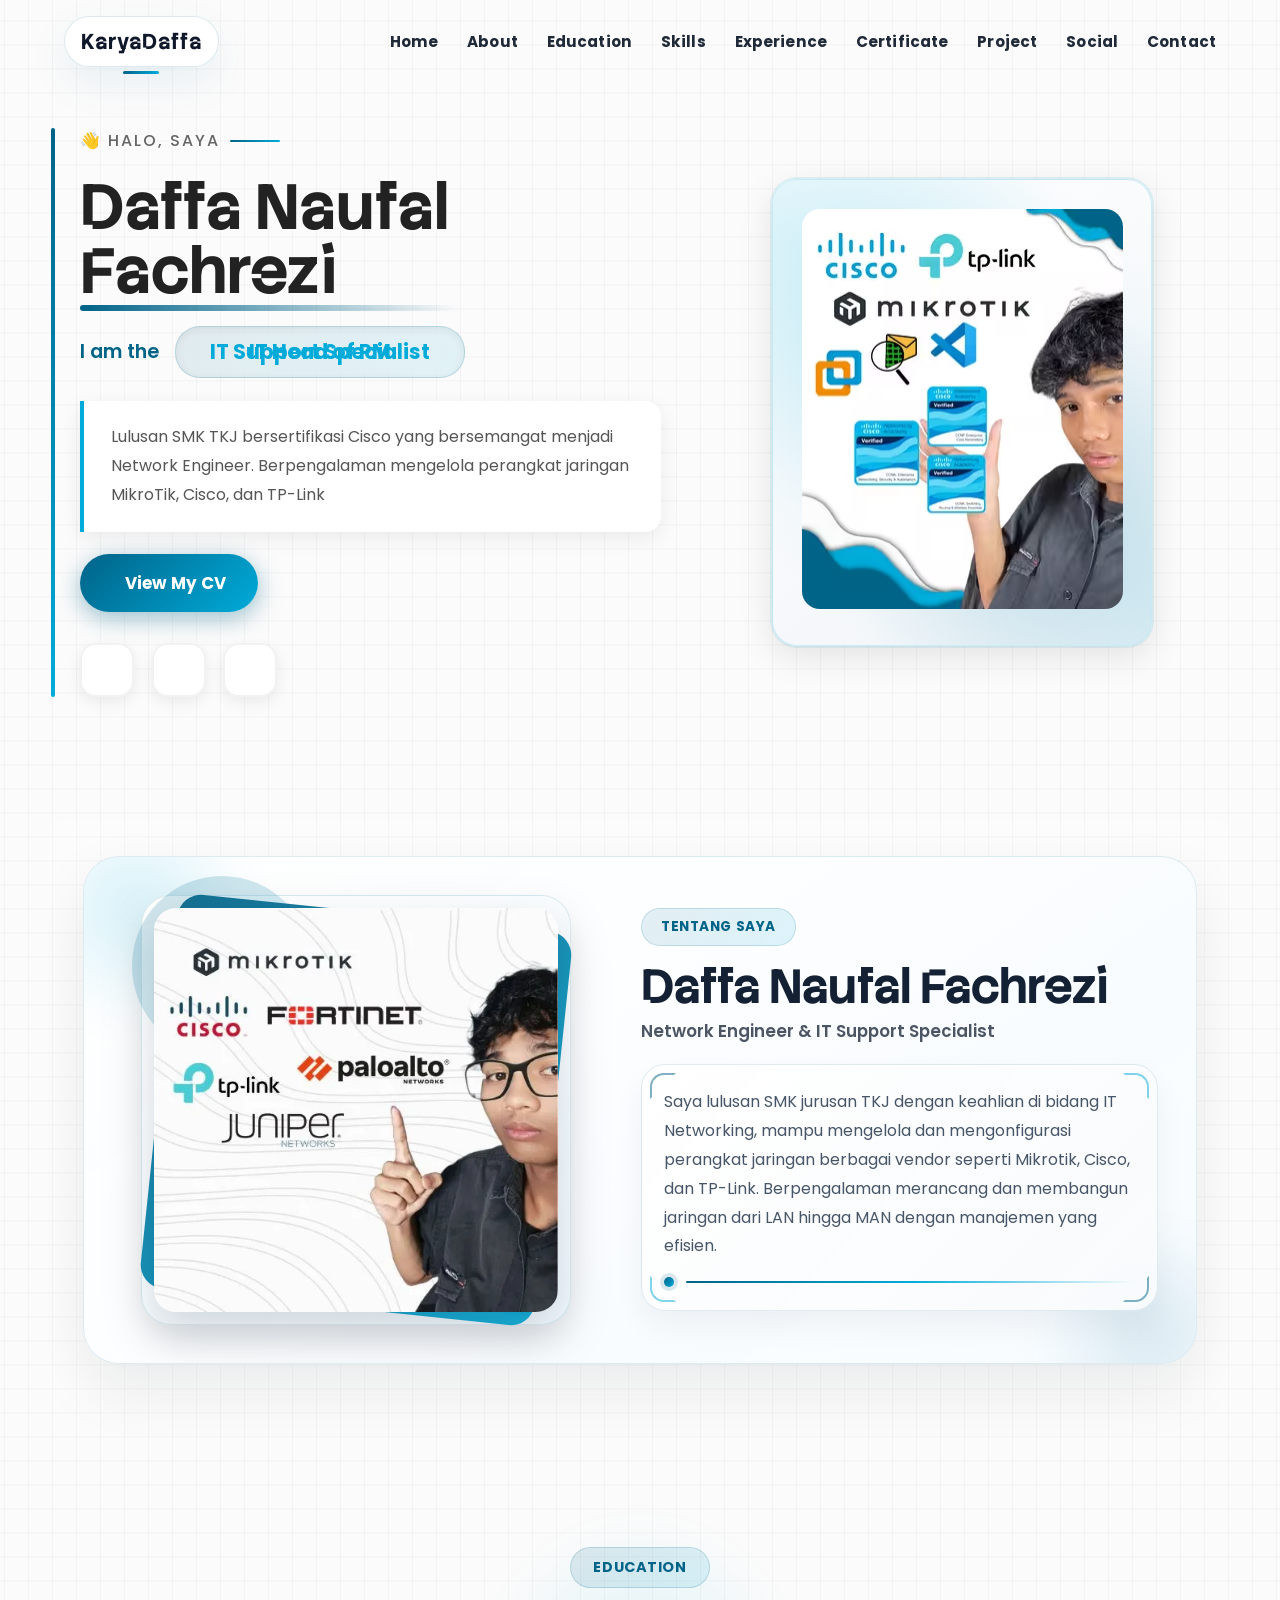
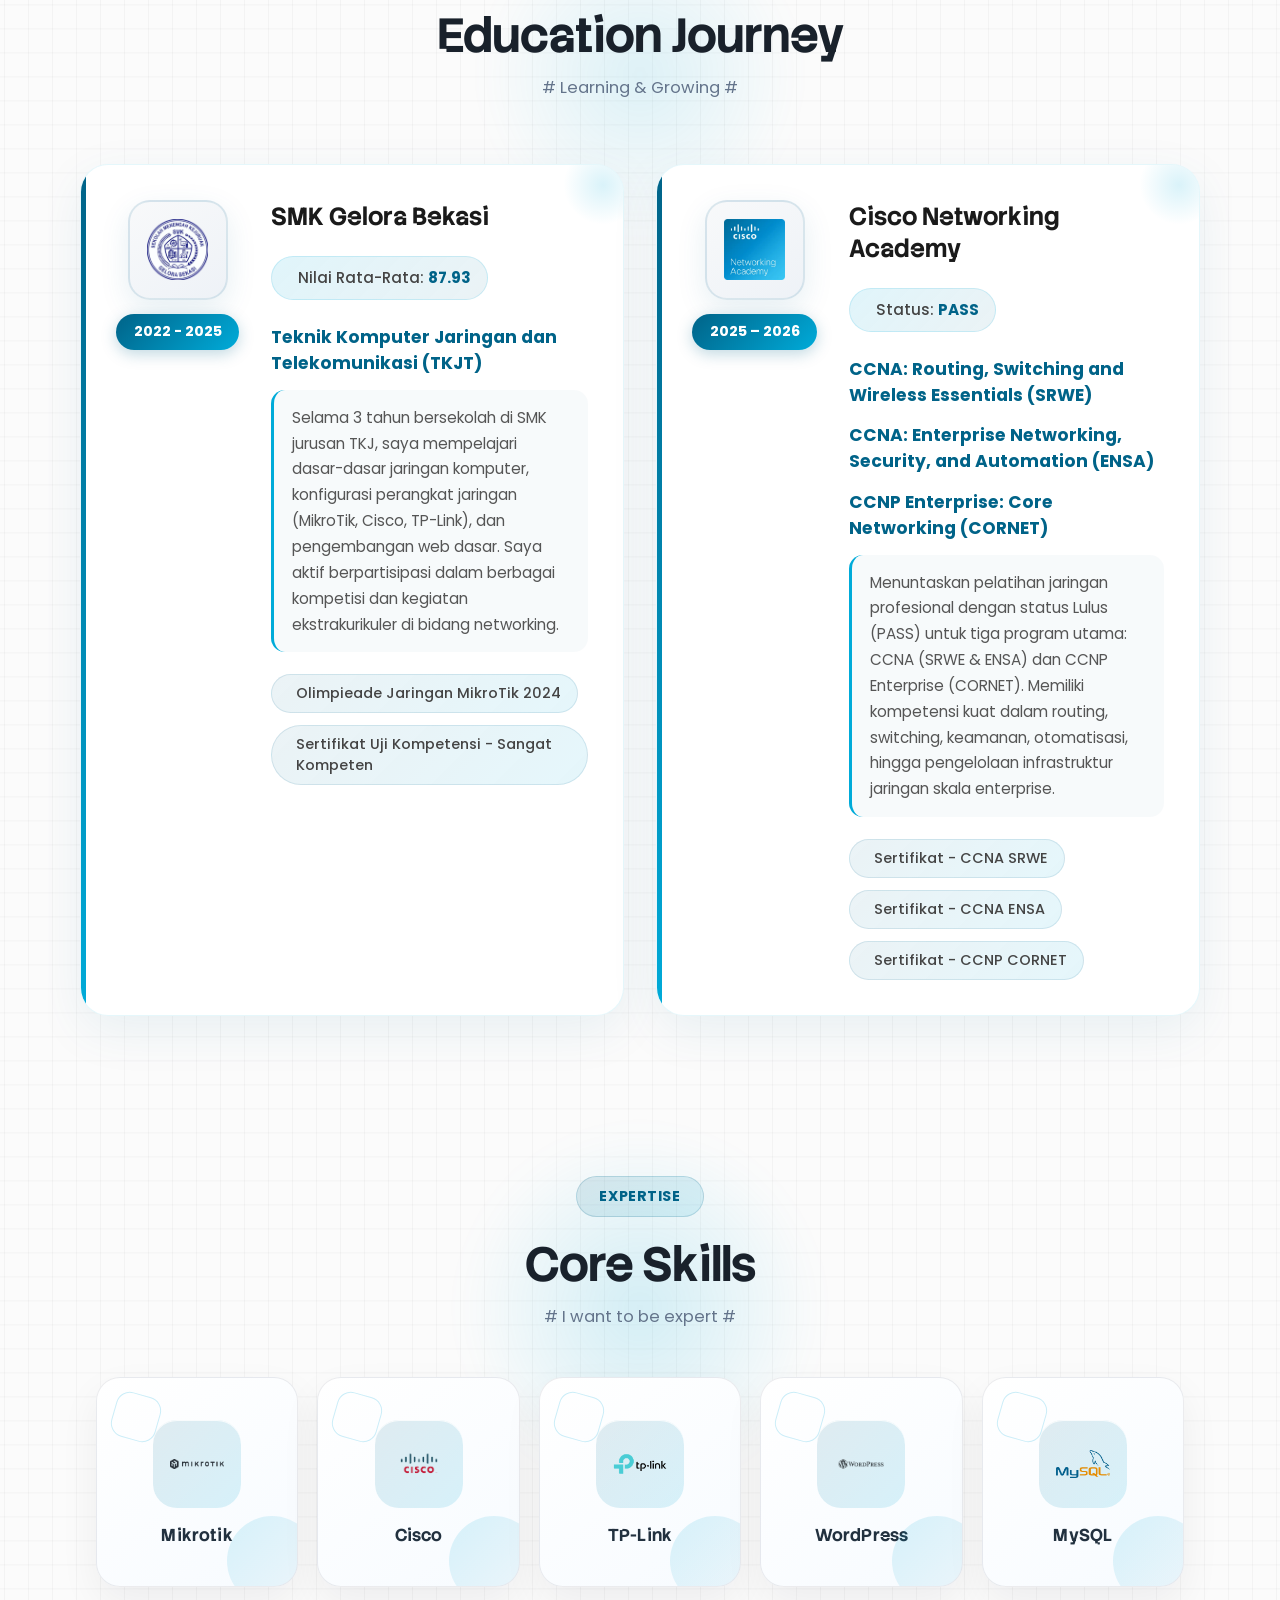
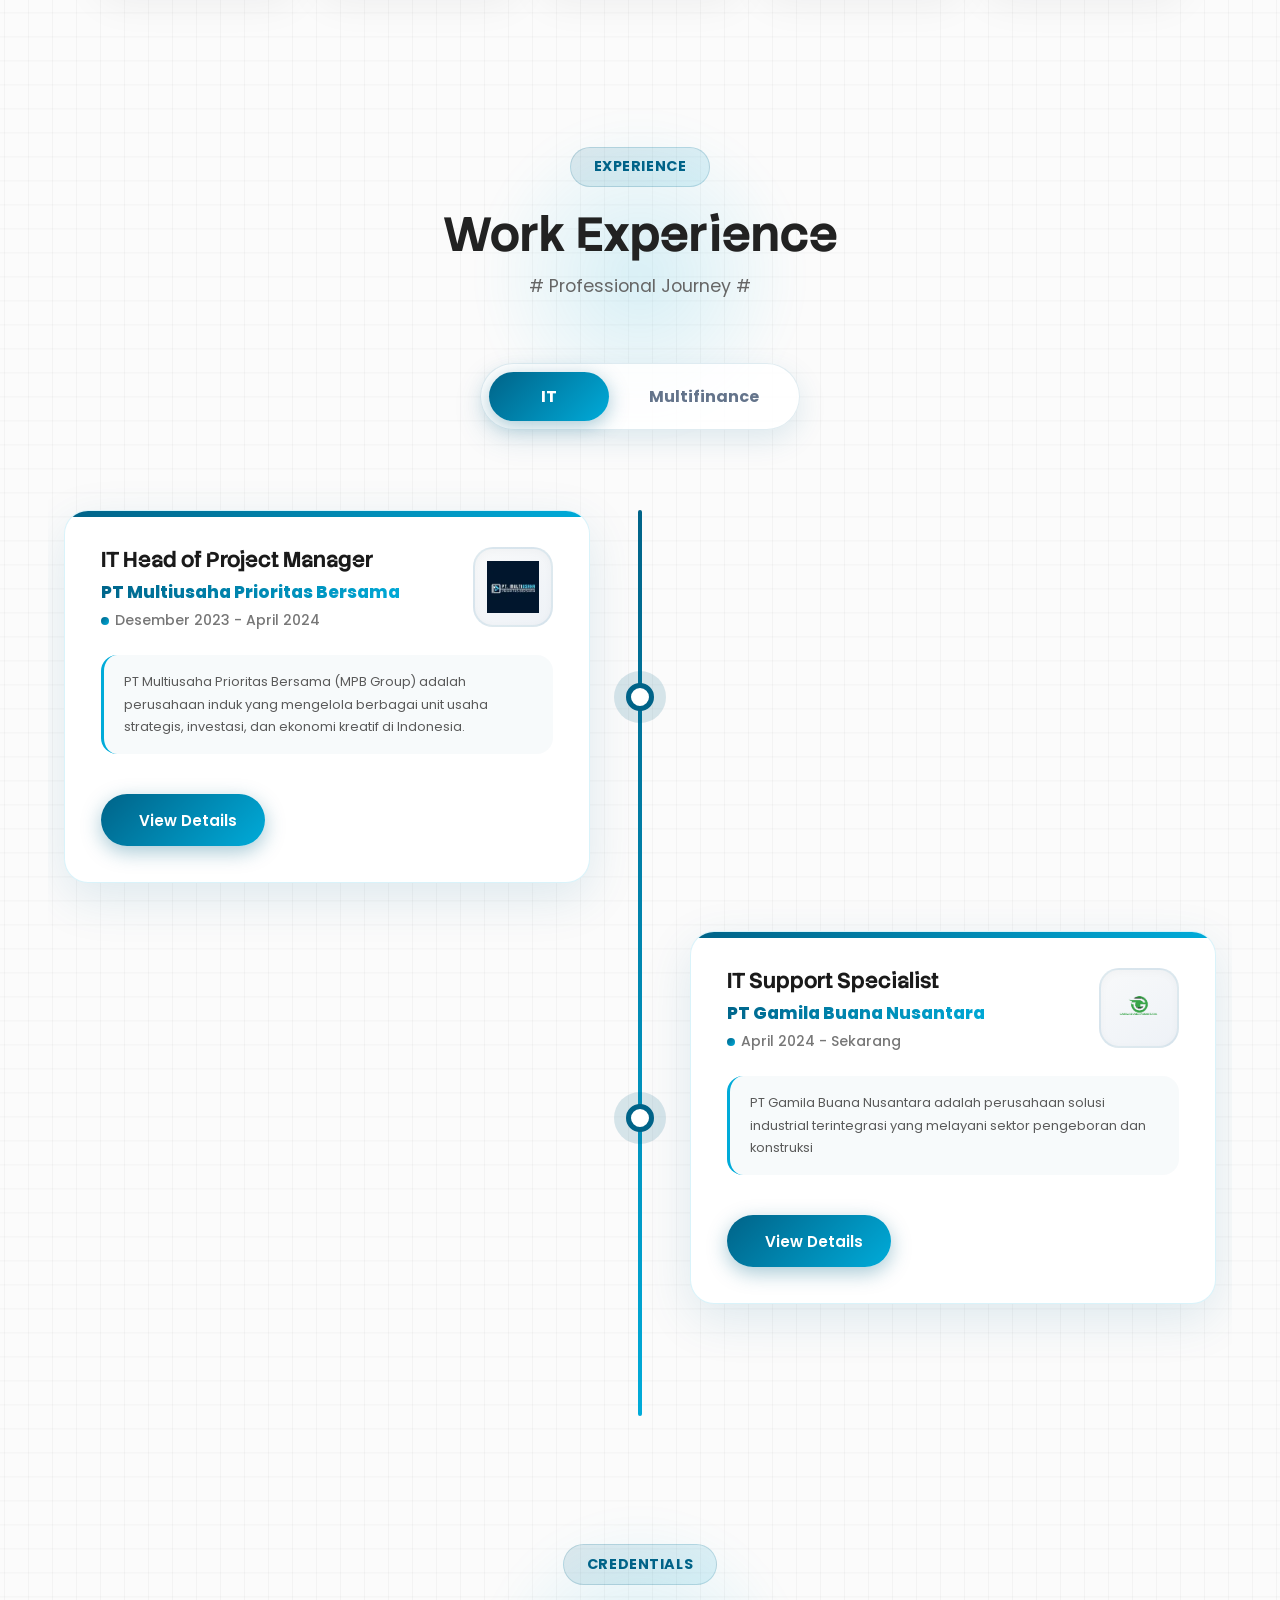
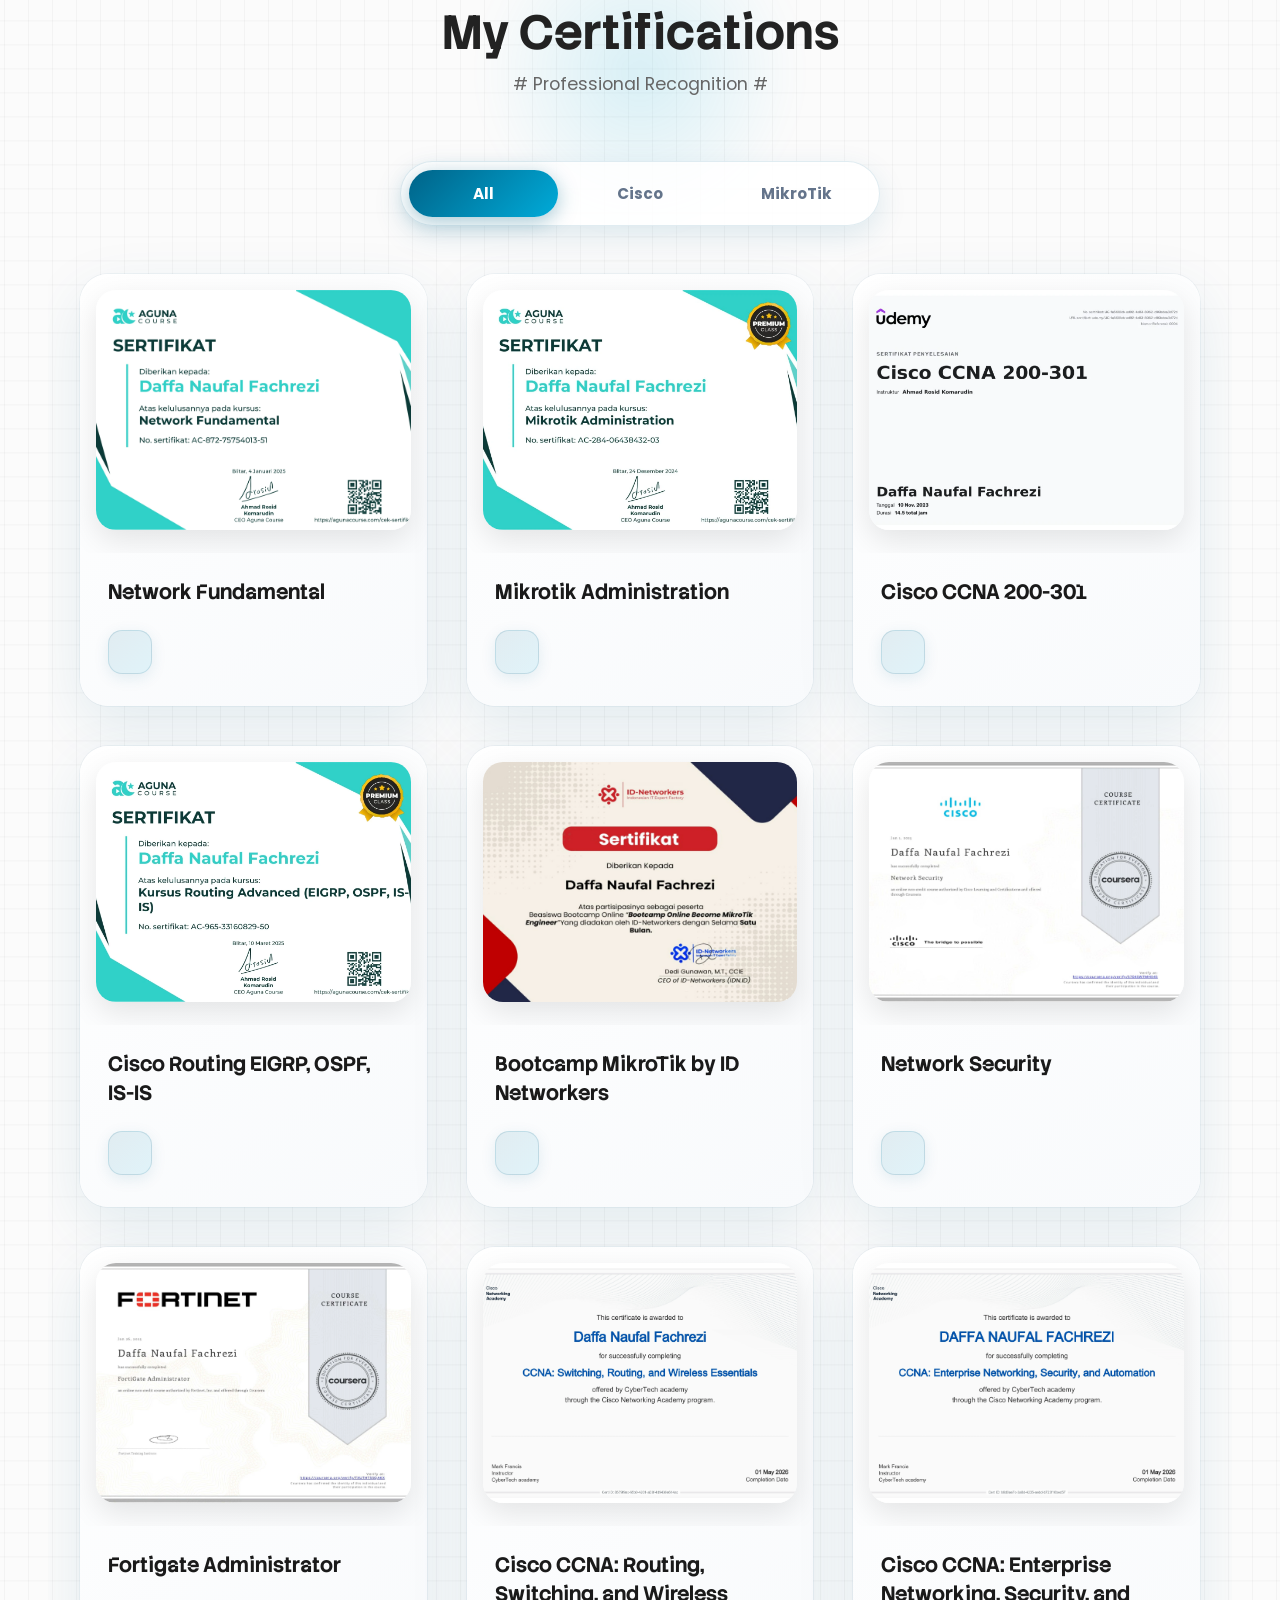
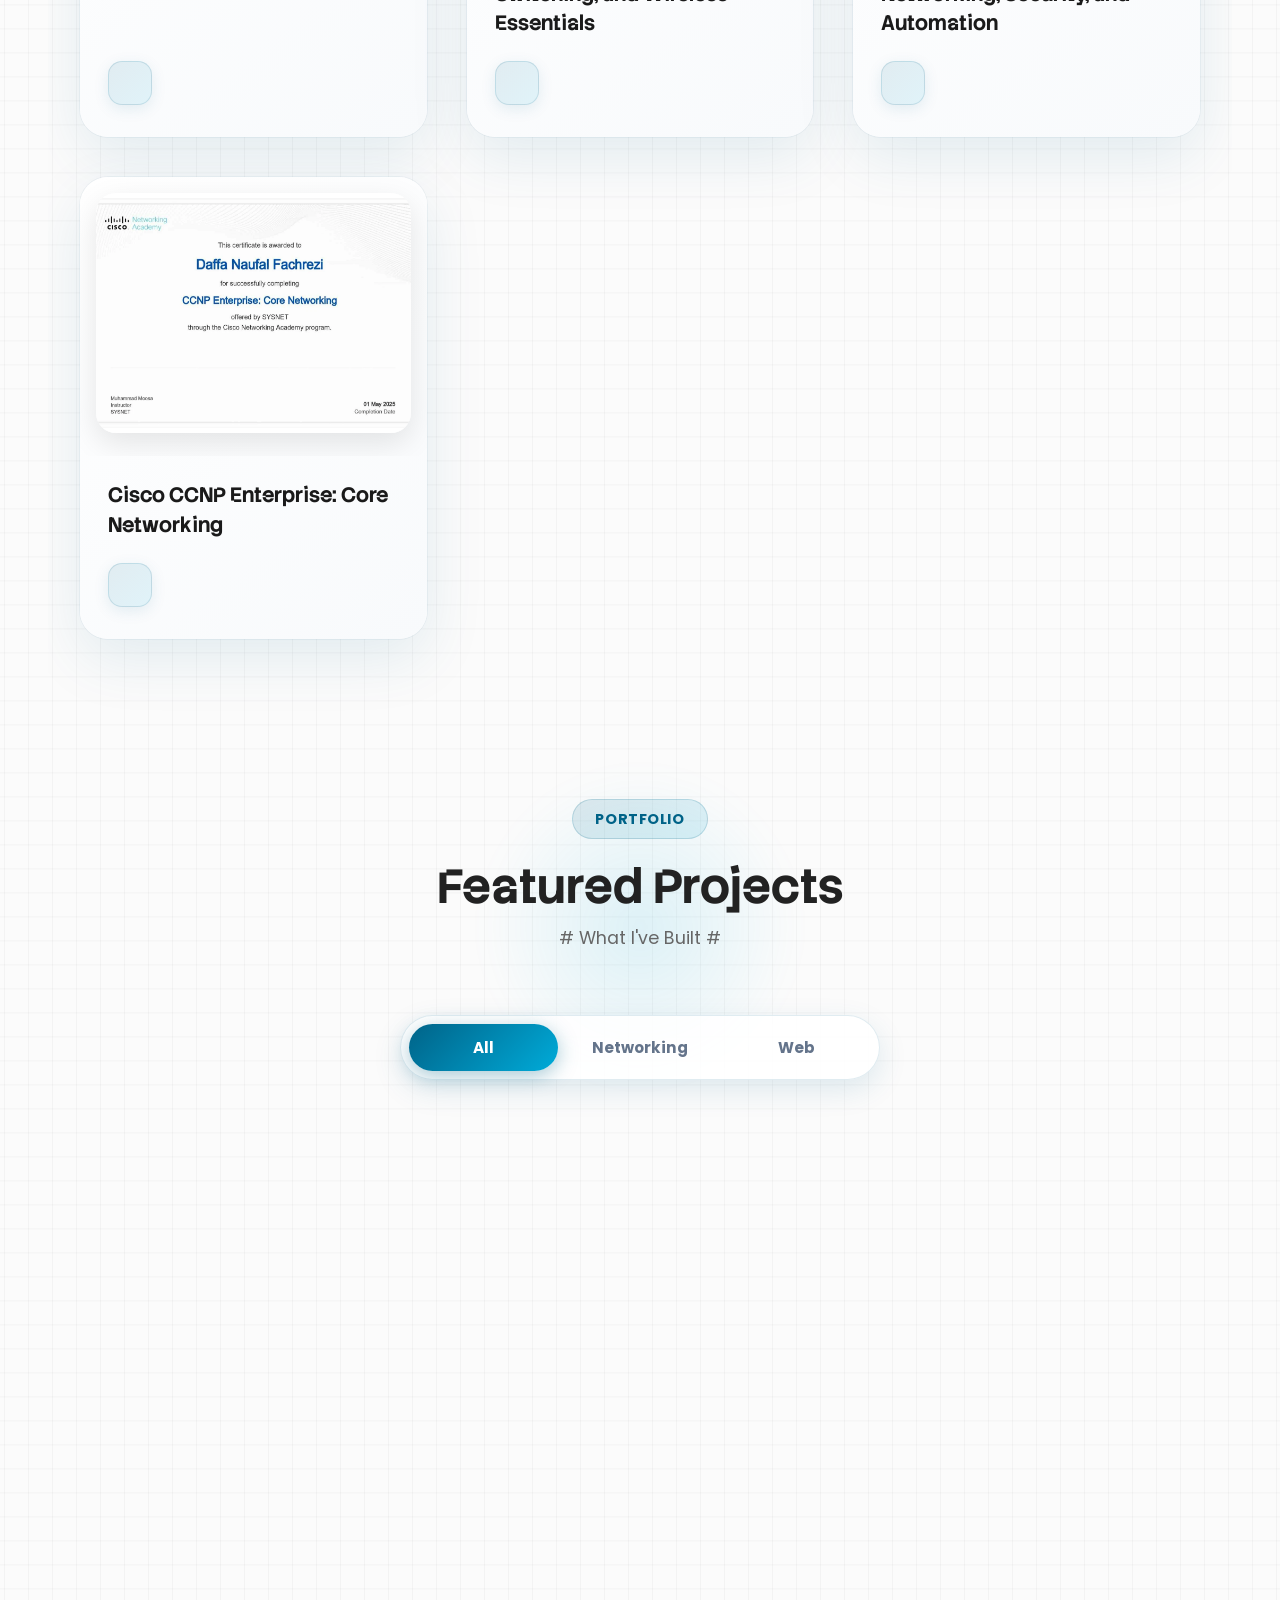
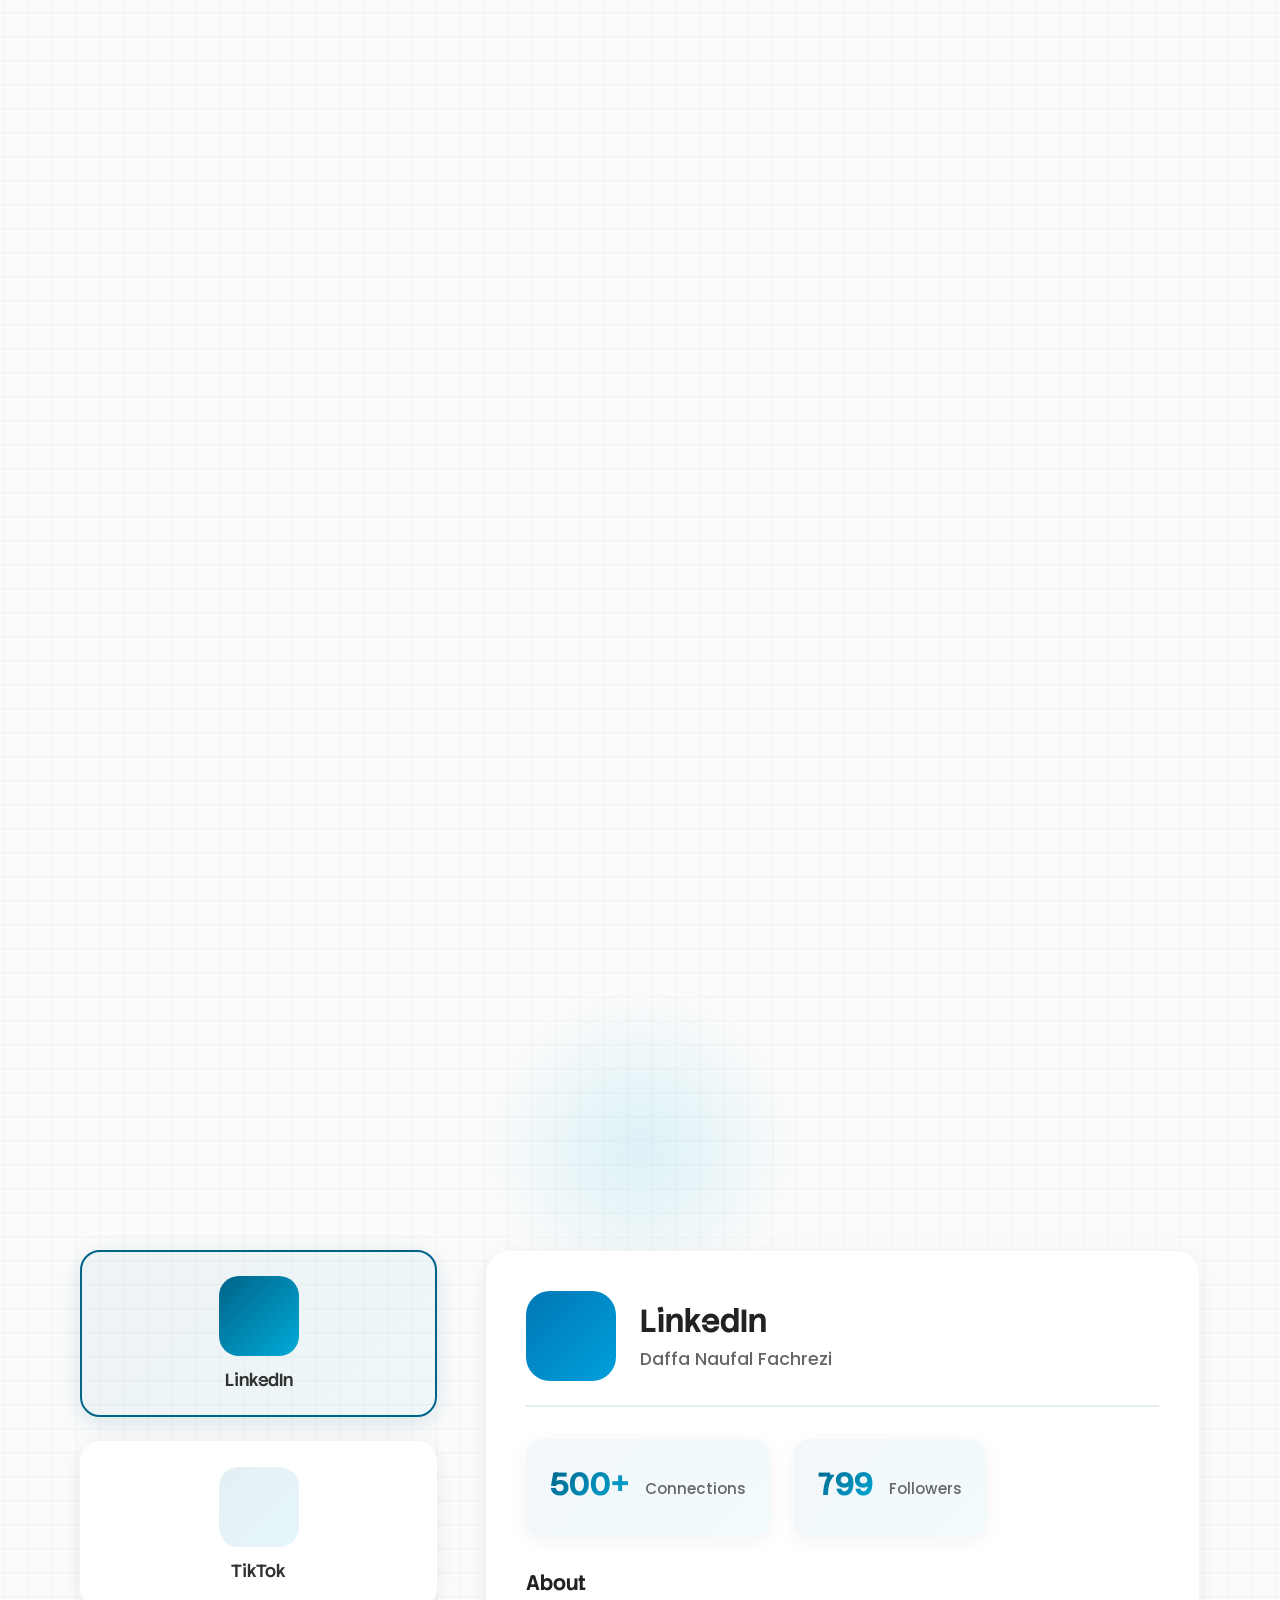
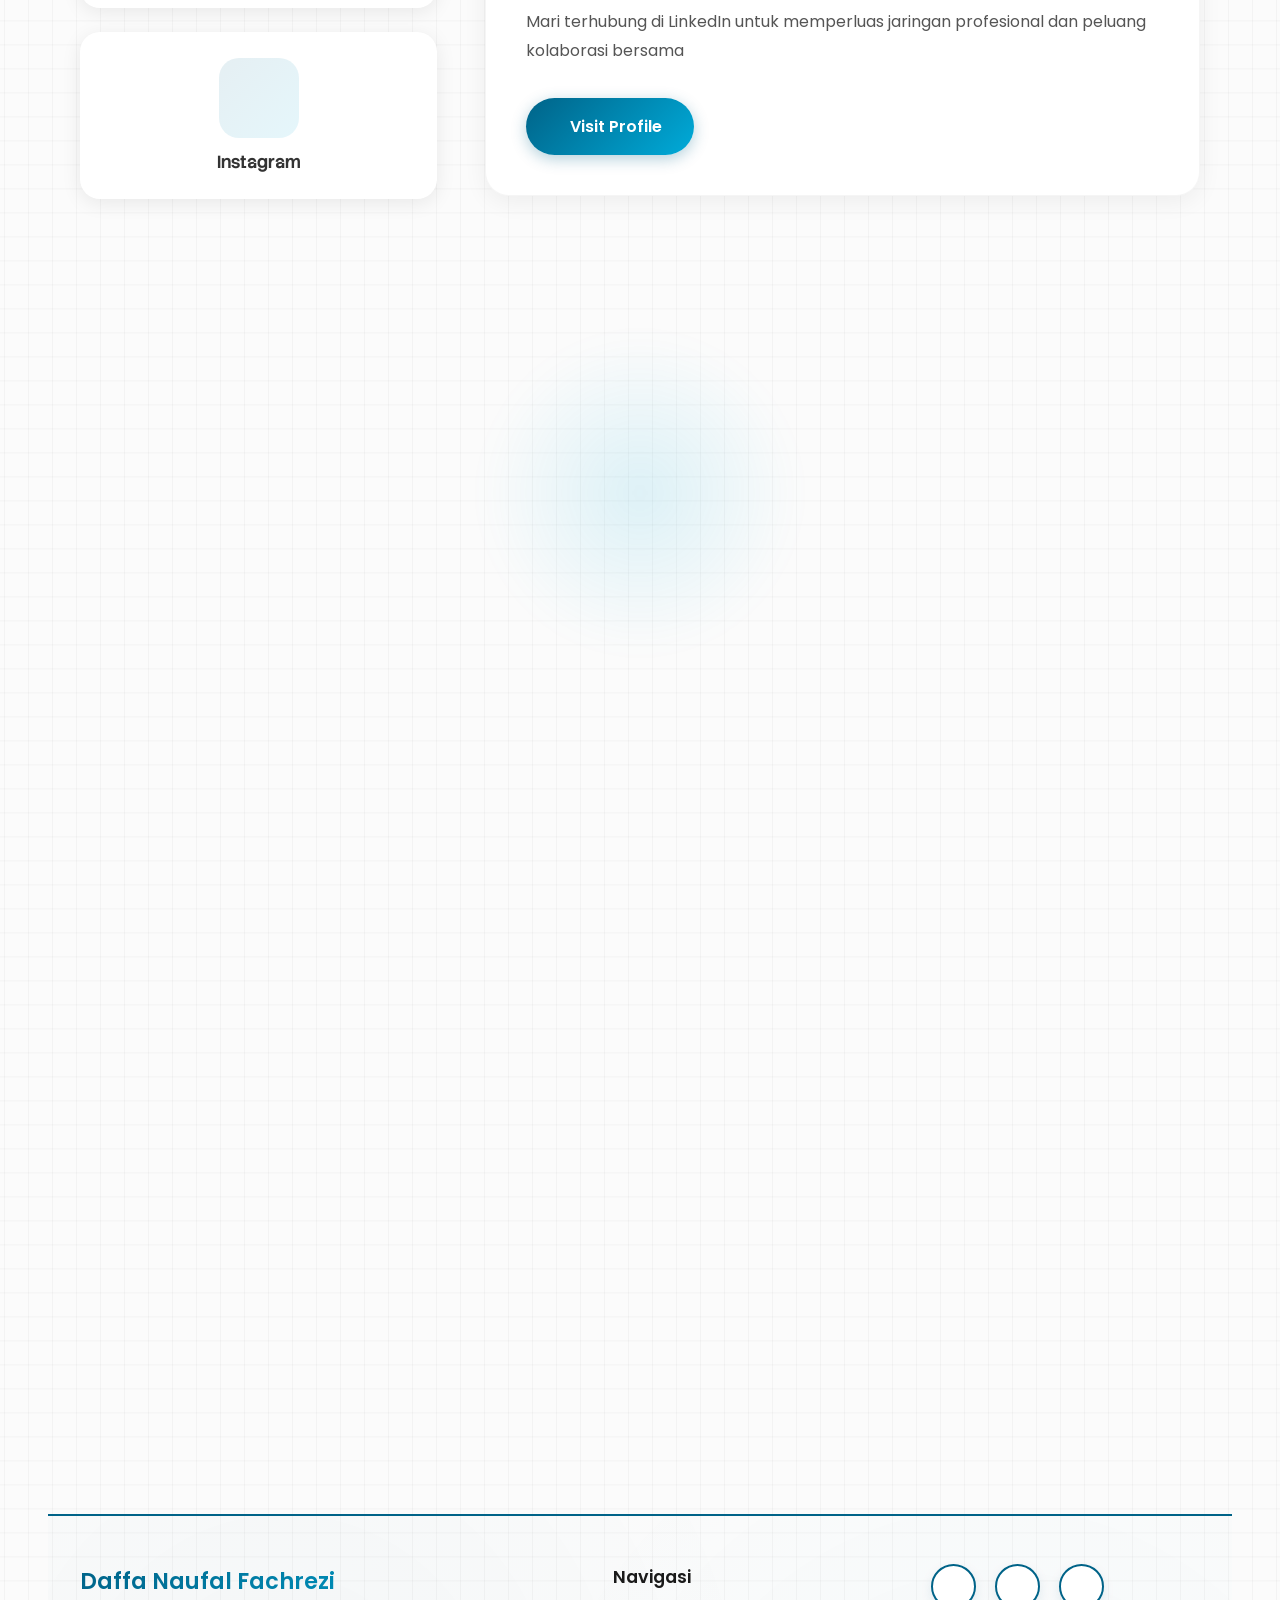
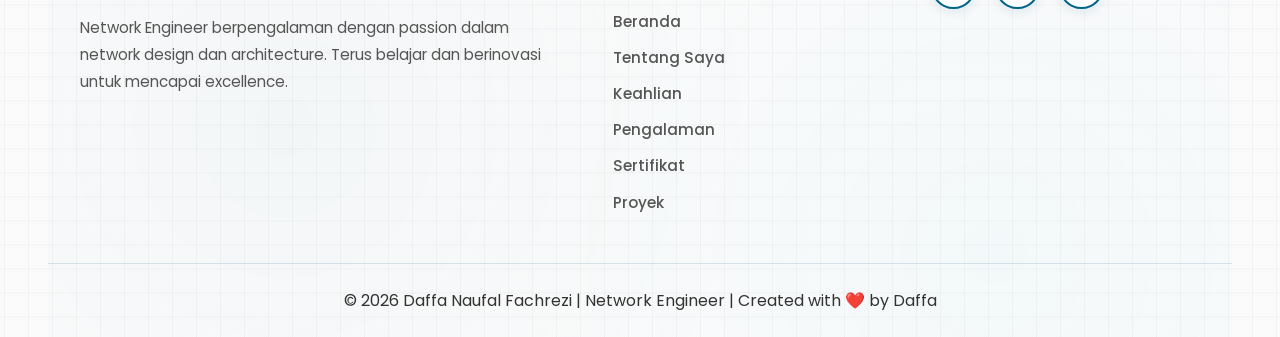
==== commit 82ca2f40: "Updated 16/10/2026" ====
--- a/index.html
+++ b/index.html
@@ -1,446 +1,1376 @@
 <!DOCTYPE html>
-<html lang="id">
+<html lang="id" >
 <head>
     <meta charset="UTF-8">
-    <meta name="viewport" content="width=device-width, initial-scale=1.0, maximum-scale=5.0, user-scalable=yes">
-    <meta name="description" content="Website utama sedang dalam pembaruan. Kami sedang bekerja keras untuk menghadirkan pengalaman terbaik.">
+    <meta name="viewport" content="width=device-width, initial-scale=1.0">
+    <meta name="description" content="Daffa Naufal Fachrezi - Network Engineer profesional dengan pengalaman mengelola infrastruktur jaringan. Portofolio, sertifikat Cisco & MikroTik, dan proyek jaringan.">
+    <meta name="keywords" content="Network Engineer, Daffa Naufal Fachrezi, Cisco, MikroTik, Jaringan Komputer, IT Support">
     <meta name="author" content="Daffa Naufal Fachrezi">
-
+    <meta name="robots" content="index, follow">
+    
+    <!-- Preconnect & DNS Prefetch for Performance -->
     <link rel="preconnect" href="https://fonts.googleapis.com">
     <link rel="preconnect" href="https://fonts.gstatic.com" crossorigin>
-    <link rel="stylesheet" href="https://fonts.googleapis.com/css2?family=Poppins:wght@400;500;600;700;800&display=swap">
-
+    <link rel="dns-prefetch" href="https://unpkg.com">
+    <link rel="dns-prefetch" href="https://cdn.jsdelivr.net">
+    
+    <!-- Google Fonts (Optimized) -->
+    <link rel="preload" as="style" href="https://fonts.googleapis.com/css2?family=Poppins:wght@400;500;600;700;800&family=Playwrite+IN&family=Stack+Sans+Notch:wght@200..700&display=swap">
+    <link rel="stylesheet" href="https://fonts.googleapis.com/css2?family=Poppins:wght@400;500;600;700;800&family=Playwrite+IN&family=Stack+Sans+Notch:wght@200..700&display=swap" media="print" onload="this.media='all'">
+    <noscript>
+        <link rel="stylesheet" href="https://fonts.googleapis.com/css2?family=Poppins:wght@400;500;600;700;800&family=Playwrite+IN&family=Stack+Sans+Notch:wght@200..700&display=swap">
+    </noscript>
+    
+    <!-- Favicon & PWA -->
     <link rel="icon" type="image/png" href="./image/me/Favicon.png">
-    <meta name="theme-color" content="#141416">
-
-    <title>Sedang Update — Daffa Naufal Fachrezi</title>
-
-    <style>
-        * { margin: 0; padding: 0; box-sizing: border-box; }
-
-        :root {
-            --de-bg: #141416;
-            --de-bg-soft: #1c1c20;
-            --de-surface: #1c1c20;
-            --de-surface-2: #232328;
-            --de-surface-3: #2a2a30;
-            --de-text: #ededed;
-            --de-text-soft: #a0a0a8;
-            --de-text-muted: #6e6e78;
-            --de-accent: #10b981;
-            --de-accent-hover: #34d399;
-            --de-gold: #d4af37;
-            --de-border: 1px solid rgba(255,255,255,.07);
-            --de-border-strong: 1px solid rgba(255,255,255,.1);
-            --de-radius-md: 8px;
-            --de-radius-lg: 16px;
-            --poppins: "Poppins", sans-serif;
-        }
-
-        body {
-            min-height: 100vh;
-            background-color: var(--de-bg);
-            background-image:
-                radial-gradient(ellipse 80% 50% at 50% -20%, rgba(16,185,129,.08), transparent),
-                radial-gradient(ellipse 60% 40% at 100% 0%, rgba(212,175,55,.05), transparent);
-            font-family: var(--poppins);
-            display: flex;
-            align-items: center;
-            justify-content: center;
-            padding: 2rem;
-            color: var(--de-text);
-            overflow-x: hidden;
-            position: relative;
-        }
-
-        /* Aurora blobs */
-        body::before,
-        body::after {
-            content: "";
-            position: fixed;
-            border-radius: 50%;
-            filter: blur(90px);
-            opacity: .3;
-            z-index: 0;
-            pointer-events: none;
-            will-change: transform;
-        }
-        body::before {
-            width: 520px; height: 520px;
-            background: radial-gradient(circle, var(--de-accent) 0%, transparent 70%);
-            top: -120px; left: -160px;
-            animation: auroraDrift1 18s ease-in-out infinite;
-        }
-        body::after {
-            width: 460px; height: 460px;
-            background: radial-gradient(circle, var(--de-gold) 0%, transparent 70%);
-            bottom: -140px; right: -140px;
-            animation: auroraDrift2 22s ease-in-out infinite;
-        }
-        @keyframes auroraDrift1 {
-            0%, 100% { transform: translate(0,0) scale(1); }
-            33% { transform: translate(140px, 80px) scale(1.15); }
-            66% { transform: translate(60px, 180px) scale(.9); }
-        }
-        @keyframes auroraDrift2 {
-            0%, 100% { transform: translate(0,0) scale(1); }
-            33% { transform: translate(-120px, -60px) scale(1.1); }
-            66% { transform: translate(-80px, -160px) scale(.95); }
-        }
-
-        .container {
-            max-width: 720px;
-            width: 100%;
-            text-align: center;
-            position: relative;
-            z-index: 1;
-        }
-
-        /* Logo */
-        .logo {
-            font-family: var(--poppins);
-            font-size: 1.6rem;
-            font-weight: 800;
-            letter-spacing: -.02em;
-            margin-bottom: 2rem;
-            background: linear-gradient(120deg, #fff 0%, var(--de-accent) 100%);
-            -webkit-background-clip: text;
-            background-clip: text;
-            -webkit-text-fill-color: transparent;
-        }
-        .logo span { color: var(--de-accent); -webkit-text-fill-color: var(--de-accent); }
-
-        /* Badge */
-        .status-badge {
-            display: inline-flex;
-            align-items: center;
-            gap: .55rem;
-            padding: .5rem 1.4rem;
-            background: rgba(16,185,129,.1);
-            border: 1px solid rgba(16,185,129,.3);
-            color: var(--de-accent);
-            border-radius: 999px;
-            font-size: .8rem;
-            font-weight: 600;
-            margin-bottom: 1.8rem;
-            letter-spacing: 1px;
-            text-transform: uppercase;
-        }
-        .status-dot {
-            width: 8px; height: 8px;
-            background: var(--de-accent);
-            border-radius: 50%;
-            position: relative;
-        }
-        .status-dot::after {
-            content: "";
-            position: absolute;
-            inset: 0;
-            border-radius: 50%;
-            background: var(--de-accent);
-            animation: ping 1.8s cubic-bezier(0,0,.2,1) infinite;
-        }
-        @keyframes ping {
-            0% { transform: scale(1); opacity: .7; }
-            80%, 100% { transform: scale(2.6); opacity: 0; }
-        }
-
-        /* Title */
-        h1 {
-            font-family: var(--poppins);
-            font-size: clamp(2.2rem, 6vw, 3.8rem);
-            font-weight: 800;
-            line-height: 1.15;
-            letter-spacing: -.03em;
-            margin-bottom: 1.2rem;
-            background: linear-gradient(120deg, #fff 0%, var(--de-text) 45%, var(--de-accent) 100%);
-            -webkit-background-clip: text;
-            background-clip: text;
-            -webkit-text-fill-color: transparent;
-        }
-
-        .subtitle {
-            font-size: 1.05rem;
-            color: var(--de-text-soft);
-            margin-bottom: 2.8rem;
-            line-height: 1.7;
-        }
-
-        /* Countdown */
-        .countdown {
-            display: flex;
-            justify-content: center;
-            gap: 1.2rem;
-            margin-bottom: 2.5rem;
-            flex-wrap: wrap;
-        }
-
-        .countdown-item {
-            background: linear-gradient(160deg, var(--de-surface), var(--de-bg-soft));
-            border-radius: var(--de-radius-lg);
-            padding: 1.4rem 1.6rem;
-            border: var(--de-border-strong);
-            box-shadow: 0 8px 30px rgba(0,0,0,.35), 0 0 0 1px rgba(16,185,129,.06);
-            min-width: 110px;
-            transition: transform .3s ease, box-shadow .3s ease, border-color .3s ease;
-            position: relative;
-            overflow: hidden;
-        }
-        .countdown-item::before {
-            content: "";
-            position: absolute;
-            top: 0; left: 0; right: 0;
-            height: 3px;
-            background: linear-gradient(90deg, var(--de-accent), var(--de-gold));
-            opacity: .7;
-        }
-        .countdown-item:hover {
-            transform: translateY(-6px);
-            border-color: rgba(16,185,129,.35);
-            box-shadow: 0 14px 40px rgba(0,0,0,.45), 0 0 28px rgba(16,185,129,.18);
-        }
-        .countdown-item:hover::before { opacity: 1; }
-
-        .countdown-number {
-            font-family: var(--poppins);
-            font-size: 2.6rem;
-            font-weight: 800;
-            line-height: 1;
-            background: linear-gradient(135deg, #fff, var(--de-accent));
-            -webkit-background-clip: text;
-            background-clip: text;
-            -webkit-text-fill-color: transparent;
-        }
-
-        .countdown-label {
-            font-size: .72rem;
-            color: var(--de-text-muted);
-            margin-top: .5rem;
-            font-weight: 600;
-            text-transform: uppercase;
-            letter-spacing: 1.5px;
-        }
-
-        /* Info card */
-        .info-card {
-            display: inline-flex;
-            align-items: center;
-            gap: .9rem;
-            padding: 1rem 1.8rem;
-            background: var(--de-surface);
-            border-radius: var(--de-radius-md);
-            border: var(--de-border);
-            box-shadow: 0 6px 24px rgba(0,0,0,.3);
-            margin-bottom: 2rem;
-        }
-        .info-icon { font-size: 1.6rem; }
-        .info-text { text-align: left; }
-        .info-text span {
-            display: block;
-            font-size: .72rem;
-            color: var(--de-text-muted);
-            text-transform: uppercase;
-            letter-spacing: 1px;
-        }
-        .info-text strong {
-            font-size: 1.1rem;
-            color: var(--de-gold);
-            font-weight: 700;
-        }
-
-        /* Divider */
-        .divider {
-            display: flex;
-            align-items: center;
-            justify-content: center;
-            gap: .6rem;
-            margin: 1.5rem 0;
-        }
-        .divider span {
-            width: 40px; height: 1px;
-            background: linear-gradient(90deg, transparent, rgba(255,255,255,.18));
-        }
-        .divider span:last-child {
-            background: linear-gradient(90deg, rgba(255,255,255,.18), transparent);
-        }
-        .divider i {
-            width: 6px; height: 6px;
-            border-radius: 50%;
-            background: var(--de-gold);
-            box-shadow: 0 0 8px var(--de-gold);
-        }
-
-        /* Social links */
-        .social-links {
-            display: flex;
-            justify-content: center;
-            gap: .9rem;
-            margin-top: .5rem;
-        }
-        .social-links a {
-            width: 48px; height: 48px;
-            border-radius: 12px;
-            background: var(--de-surface);
-            border: var(--de-border);
-            display: flex;
-            align-items: center;
-            justify-content: center;
-            font-size: 1.3rem;
-            color: var(--de-text-soft);
-            text-decoration: none;
-            transition: all .3s ease;
-            box-shadow: 0 4px 14px rgba(0,0,0,.25);
-        }
-        .social-links a:hover {
-            background: rgba(16,185,129,.12);
-            color: var(--de-accent);
-            border-color: rgba(16,185,129,.4);
-            transform: translateY(-5px);
-            box-shadow: 0 10px 24px rgba(16,185,129,.25);
-        }
-
-        /* Footer note */
-        .footer-note {
-            margin-top: 2.5rem;
-            font-size: .78rem;
-            color: var(--de-text-muted);
-            letter-spacing: .02em;
-        }
-        .footer-note a {
-            color: var(--de-accent);
-            text-decoration: none;
-            font-weight: 500;
-        }
-        .footer-note a:hover { text-decoration: underline; }
-
-        /* Animations */
-        .fade-up { animation: fadeUp .7s cubic-bezier(.16,1,.3,1) both; }
-        .fade-up-1 { animation-delay: .1s; }
-        .fade-up-2 { animation-delay: .2s; }
-        .fade-up-3 { animation-delay: .3s; }
-        .fade-up-4 { animation-delay: .4s; }
-        .fade-up-5 { animation-delay: .5s; }
-        .fade-up-6 { animation-delay: .6s; }
-        @keyframes fadeUp {
-            0% { opacity: 0; transform: translateY(18px); }
-            100% { opacity: 1; transform: translateY(0); }
-        }
-
-        /* Responsive */
-        @media (max-width: 767px) {
-            body { padding: 1.5rem; }
-            .countdown { gap: .8rem; }
-            .countdown-item { min-width: 80px; padding: 1.1rem 1rem; }
-            .countdown-number { font-size: 2rem; }
-            .countdown-label { font-size: .65rem; letter-spacing: 1px; }
-            .subtitle { font-size: .95rem; }
-            .info-card { padding: .85rem 1.4rem; }
-            .info-icon { font-size: 1.4rem; }
-            .info-text strong { font-size: 1rem; }
-        }
-
-        @media (max-width: 480px) {
-            .countdown-item { min-width: 68px; padding: .9rem .7rem; }
-            .countdown-number { font-size: 1.6rem; }
-            .social-links a { width: 42px; height: 42px; font-size: 1.15rem; }
-        }
-    </style>
+    <link rel="apple-touch-icon" href="./image/me/Logo.png">
+    <link rel="manifest" href="manifest.json">
+    <meta name="theme-color" content="#006388">
+    
+    <!-- Open Graph / Facebook -->
+    <meta property="og:type" content="website">
+    <meta property="og:url" content="https://karyadaffa.my.id/">
+    <meta property="og:title" content="Daffa Naufal Fachrezi | Network Engineer & IT Support Specialist">
+    <meta property="og:description" content="Portfolio Daffa Naufal Fachrezi - Network Engineer profesional dengan pengalaman mengelola infrastruktur jaringan, sertifikat Cisco & MikroTik, dan proyek jaringan.">
+    <meta property="og:image" content="https://karyadaffa.my.id/image/me/Me.webp">
+    <meta property="og:site_name" content="Daffa Naufal Fachrezi Portfolio">
+    <meta property="og:locale" content="id_ID">
+    
+    <!-- Twitter -->
+    <meta property="twitter:card" content="summary_large_image">
+    <meta property="twitter:url" content="https://karyadaffa.my.id/">
+    <meta property="twitter:title" content="Daffa Naufal Fachrezi | Network Engineer & IT Support Specialist">
+    <meta property="twitter:description" content="Portfolio Daffa Naufal Fachrezi - Network Engineer profesional dengan pengalaman mengelola infrastruktur jaringan, sertifikat Cisco & MikroTik, dan proyek jaringan.">
+    <meta property="twitter:image" content="https://karyadaffa.my.id/image/me/Me.webp">
+    
+    <!-- Canonical Link -->
+    <link rel="canonical" href="https://karyadaffa.my.id/">
+    
+    <title>Daffa | Network Engineer & IT Support Specialist</title>
+    
+    <!-- Critical CSS - Tetap render-blocking karena dibutuhkan segera -->     
+    <link rel="stylesheet" href="Minify/app-minify.css">
+    <!-- <link rel="stylesheet" href="app.css"> -->
+    
+    <!-- Non-critical CSS - AOS -->
+    <link rel="stylesheet" href="https://unpkg.com/aos@next/dist/aos.css" media="print" onload="this.media='all'">
+    <noscript>
+        <link rel="stylesheet" href="https://unpkg.com/aos@next/dist/aos.css">
+    </noscript>
 </head>
 <body>
-    <div class="container">
-        <div class="logo fade-up">Karya<span>Daffa</span></div>
-
-        <div class="status-badge fade-up fade-up-1">
-            <span class="status-dot"></span>
-            Sedang Dalam Pembaruan
+    <!-- Popup Selamat Datang -->
+    <div class="welcome-popup-overlay" id="welcomePopup">
+        <div class="welcome-popup">
+            <div class="welcome-popup-ornament ornament-1"></div>
+            <div class="welcome-popup-ornament ornament-2"></div>
+            <div class="welcome-popup-ornament ornament-3"></div>
+            <div class="welcome-popup-ornament ornament-4"></div>
+            <div class="welcome-popup-content">
+                <div class="welcome-icon">👋</div>
+                <h2 class="welcome-title">Selamat Datang Di</h2>
+                <p class="welcome-subtitle">Website Portolio ku</p>
+                <p class="welcome-text">Enjoy your visit! 🤗🤩</p>
+            </div>
         </div>
-
-        <h1 class="fade-up fade-up-2">Website Utama<br>Sedang Diperbarui</h1>
-
-        <p class="subtitle fade-up fade-up-3">
-            Mohon maaf atas ketidaknyamanannya. Kami sedang melakukan pembaruan dan penyempurnaan
-            pada website ini untuk menghadirkan pengalaman yang lebih baik.
-            Terima kasih atas kesabarannya.
-        </p>
-
-        <div class="countdown fade-up fade-up-4">
-            <div class="countdown-item">
-                <div class="countdown-number" id="days">00</div>
-                <div class="countdown-label">Hari</div>
-            </div>
-            <div class="countdown-item">
-                <div class="countdown-number" id="hours">00</div>
-                <div class="countdown-label">Jam</div>
-            </div>
-            <div class="countdown-item">
-                <div class="countdown-number" id="minutes">00</div>
-                <div class="countdown-label">Menit</div>
-            </div>
-            <div class="countdown-item">
-                <div class="countdown-number" id="seconds">00</div>
-                <div class="countdown-label">Detik</div>
-            </div>
+    </div>
+    <!-- Akhir Popup Selamat Datang -->
+
+    <header class="navbar" data-aos="fade-down" data-aos-duration="800" data-aos-offset="0" data-aos-anchor-placement="top-bottom" data-aos-once="true">
+        <div class="navbar-container">
+            <a class="nav-logo" href="#myhome">KaryaDaffa</a>
+            <button class="nav-toggle" aria-label="Toggle navigation">
+                <ion-icon name="menu-outline" class="menu-icon"></ion-icon>
+                <ion-icon name="close-outline" class="close-icon"></ion-icon>
+            </button>
+            <nav class="nav-menu" id="nav-menu">
+                <ul class="nav-links">
+                    <li><a href="#myhome">Home</a></li>
+                    <li><a href="#about-me">About</a></li>
+                    <li><a href="#education">Education</a></li>
+                    <li><a href="#skills">Skills</a></li>
+                    <li><a href="#experience">Experience</a></li>
+                    <li class="dropdown">
+                        <a href="#certf" class="dropdown-toggle">Certificate</a>
+                        <ul class="dropdown-menu">
+                            <li><a href="#certf" data-cert-tab="all">All Certificates</a></li>
+                            <li><a href="#certf" data-cert-tab="1">MikroTik Certificates</a></li>
+                            <li><a href="#certf" data-cert-tab="2">Cisco Certificates</a></li>
+                        </ul>
+                    </li>
+                    <li class="dropdown">
+                        <a href="#project" class="dropdown-toggle">Project</a>
+                        <ul class="dropdown-menu">
+                            <li><a href="#project" data-project-tab="all">All Projects</a></li>
+                            <li><a href="#project" data-project-tab="network">Network Projects</a></li>
+                            <li><a href="#project" data-project-tab="web">Web Projects</a></li>
+                        </ul>
+                    </li>
+                    <li><a href="#social-media">Social</a></li>
+                    <li><a href="#form-message">Contact</a></li>
+                </ul>
+            </nav>
         </div>
-
-        <div class="info-card fade-up fade-up-5">
-            <div class="info-icon">🛠️</div>
-            <div class="info-text">
-                <span>Perkiraan Selesai</span>
-                <strong>15 November 2026</strong>
+    </header>
+    <main>
+
+        
+        <section id="myhome">
+            <div class="container-home">
+                <div class="home-left" data-aos="fade-right" data-aos-duration="800" data-aos-offset="0" data-aos-anchor-placement="top-bottom" data-aos-once="true">
+                    <p class="home-greeting">👋 Halo, saya</p>
+                    <h1 class="home-name">Daffa Naufal Fachrezi</h1>
+                    <h3 class="subtitle">
+                        <span class="subtitle-prefix">I am the</span>
+                        <span class="animated-text-wrapper">
+                            <span class="animated-text active">IT Head of PM</span>
+                            <span class="animated-text">IT Network Specialist</span>
+                            <span class="animated-text">IT Support Specialist</span>
+                        </span>
+                    </h3>
+                    <p class="home-description">
+                        Lulusan SMK TKJ bersertifikasi Cisco yang bersemangat menjadi Network Engineer. Berpengalaman mengelola perangkat jaringan MikroTik, Cisco, dan TP-Link
+                    </p>
+                    <div class="home-buttons">
+                        <a href="https://drive.google.com/file/d/17X-fNH2VL32KBvG_S51KrhMwmmXYHUwZ/view?usp=sharing" class="btn-download-cv" aria-label="Download CV" target="_blank">
+                            <ion-icon name="download-outline" aria-hidden="true"></ion-icon>
+                            View My CV
+                        </a>
+                    </div>
+                    <div class="home-socials">
+                        <a href="https://instagram.com/theonlydappp" target="_blank" aria-label="Instagram">
+                            <ion-icon name="logo-instagram" aria-hidden="true"></ion-icon>
+                        </a>
+                        <a href="https://github.com/siidappa" target="_blank" aria-label="GitHub">
+                            <ion-icon name="logo-github" aria-hidden="true"></ion-icon>
+                        </a>
+                        <a href="https://www.tiktok.com/@lookingfordapp" target="_blank" aria-label="TikTok">
+                            <ion-icon name="logo-tiktok" aria-hidden="true"></ion-icon>
+                        </a>
+                    </div>
+                </div>
+                <div class="home-right" data-aos="fade-up" data-aos-duration="800" data-aos-delay="200" data-aos-offset="0" data-aos-anchor-placement="top-bottom" data-aos-once="true">
+                    <div class="home-image-wrapper">
+                        <img src="./image/me/Me.avif" alt="Daffa Naufal Fachrezi" loading="eager" fetchpriority="high" width="380" height="380">
+                    </div>
+                </div>
+            </div>
+        </section>
+        <section id="about-me">
+            <div class="container-about">
+                <div class="about-wrapper">
+                    <!-- Left Column - Image -->
+                    <div class="about-left" data-aos="fade-right" data-aos-offset="0" data-aos-once="true">
+                        <div class="about-image-container">
+                            <div class="about-decoration decoration-1"></div>
+                            <div class="about-decoration decoration-3"></div>
+                            <div class="about-image-bg"></div>
+                            <img src="./image/me/About.webp" alt="Daffa Naufal Fachrezi" loading="lazy">
+                        </div>
+                    </div>
+                    <!-- Right Column - Content -->
+                    <div class="about-right" data-aos="fade-left" data-aos-offset="0" data-aos-once="true">
+                        <div class="about-header">
+                            <span class="about-tag">Tentang Saya</span>
+                            <h2 class="about-title">Daffa Naufal Fachrezi</h2>
+                            <p class="about-subtitle">Network Engineer & IT Support Specialist</p>
+                        </div>
+                    <div class="about-text-container" data-aos="fade-up" data-aos-duration="700">
+                        <div class="about-text-decoration top-left"></div>
+                        <div class="about-text-decoration top-right"></div>
+                        <div class="about-text-decoration bottom-left"></div>
+                        <div class="about-text-decoration bottom-right"></div>
+                        
+                        <p class="about-text">
+                            Saya lulusan SMK jurusan TKJ dengan keahlian di bidang IT Networking, mampu mengelola dan mengonfigurasi perangkat jaringan berbagai vendor seperti Mikrotik, Cisco, dan TP-Link. Berpengalaman merancang dan membangun jaringan dari LAN hingga MAN dengan manajemen yang efisien.
+                        </p>
+                        
+                        <div class="about-text-footer">
+                            <span class="about-text-dot"></span>
+                            <span class="about-text-line"></span>
+                        </div>
+                    </div>
+                </div>
+            </div>
+        </section>
+        <section id="education">
+            <div class="information-education" data-aos="fade-down" data-aos-offset="0" data-aos-once="true">
+                <span class="skills-tag">Education</span>
+                <h2>Education Journey</h2>
+                <p># Learning & Growing #</p>
+            </div>
+            <div class="container-education">
+                <!-- Education Entry 1 - SMK -->
+                <div class="education-entry" data-aos="fade-up" data-aos-duration="1000">
+            <div class="entry-logo-wrapper">
+              <div class="entry-logo">
+                <img src="./image/Education/SMK.webp" alt="SMK Gelora Bekasi">
+              </div>
+              <div class="entry-year">2022 - 2025</div>
+            </div>
+            <div class="entry-content">
+              <h3 class="entry-school">SMK Gelora Bekasi</h3>
+              <div class="entry-gpa">
+                <ion-icon name="school"></ion-icon>
+                <span>Nilai Rata-Rata: <strong>87.93</strong></span>
+              </div>
+              <p class="entry-major">Teknik Komputer Jaringan dan Telekomunikasi (TKJT)</p>
+              <p class="entry-desc">
+                Selama 3 tahun bersekolah di SMK jurusan TKJ, saya mempelajari dasar-dasar jaringan komputer, konfigurasi perangkat jaringan (MikroTik, Cisco, TP-Link), dan pengembangan web dasar. Saya aktif berpartisipasi dalam berbagai kompetisi dan kegiatan ekstrakurikuler di bidang networking.
+              </p>
+              <div class="entry-achievements">
+                <a href="https://drive.google.com/file/d/1jbFR9oeCwRC0OjXF49bkPffFTBlzf00M/view?usp=sharing" class="achievement-badge" aria-label="Olimpiade Jaringan MikroTik" target="_blank">
+                  <ion-icon name="ribbon"></ion-icon>
+                  <span>Olimpieade Jaringan MikroTik 2024</span>
+                </a>
+                <a href="https://drive.google.com/file/d/16EdfMjmyrsid0ucLJv4TfKvov4-kGOnn/view?usp=sharing" class="achievement-badge" aria-label="Sertifikat Uji Kompetensi - Sangat Kompeten" target="_blank">
+                  <ion-icon name="ribbon"></ion-icon>
+                  <span>Sertifikat Uji Kompetensi - Sangat Kompeten</span>
+                </a>
+              </div>
+            </div>
+          </div>
+
+            <!-- Divider -->
+            <!-- <div class="education-divider"></div> -->
+
+            <!-- Education Entry 2 - SMP -->
+            <div class="education-entry" data-aos="fade-up" data-aos-duration="1000" data-aos-delay="200">
+                <div class="entry-logo-wrapper">
+                    <div class="entry-logo entry-logo-placeholder">
+                        <img src="./image/Education/NetAcad.webp" alt="Cisco Networking Academy">
+                    </div>
+                    <div class="entry-year">2025 &ndash; 2026</div>
+                </div>
+                <div class="entry-content">
+                    <h3 class="entry-school">Cisco Networking Academy</h3>
+                    <div class="entry-gpa">
+                        <ion-icon name="school"></ion-icon>
+                        <span>Status: <strong>PASS</strong></span>
+                    </div>
+                    <p class="entry-major">CCNA: Routing, Switching and Wireless Essentials (SRWE)</p>
+                    <p class="entry-major">CCNA: Enterprise Networking, Security, and Automation (ENSA)</p>
+                    <p class="entry-major">CCNP Enterprise: Core Networking (CORNET)</p>
+                    <p class="entry-desc">
+                        Menuntaskan pelatihan jaringan profesional dengan status Lulus (PASS) untuk tiga program utama: CCNA (SRWE & ENSA) dan CCNP Enterprise (CORNET). Memiliki kompetensi kuat dalam routing, switching, keamanan, otomatisasi, hingga pengelolaan infrastruktur jaringan skala enterprise.
+                    </p>
+                    <div class="entry-achievements">
+                        <a href="https://drive.google.com/file/d/1tSA3jYoIVN7msXYW3NMDugPbknGZGl91/view?usp=sharing" class="achievement-badge" aria-label="Sertifikat - CCNA SRWE" target="_blank">
+                        <ion-icon name="ribbon"></ion-icon>
+                        <span>Sertifikat - CCNA SRWE</span>
+                        </a>
+                        <a href="https://drive.google.com/file/d/107loxk0Y0BrDKpEKwM9IL5i3j7c5j-jP/view?usp=sharing" class="achievement-badge" aria-label="Sertifikat - CCNA ENSA" target="_blank">
+                        <ion-icon name="ribbon"></ion-icon>
+                        <span>Sertifikat - CCNA ENSA</span>
+                        </a>
+                        <a href="https://drive.google.com/file/d/1V3kKsRYhdAqeqYtisbMQyXMSNse6Ilw3/view?usp=sharing" class="achievement-badge" aria-label="Sertifikat - CCNP CORNET" target="_blank">
+                        <ion-icon name="ribbon"></ion-icon>
+                        <span>Sertifikat - CCNP CORNET</span>
+                        </a>
+                    </div>
+                </div>
+            </div>
+            </div>
+        </section>
+        <section id="skills">
+            <div class="information-skills" data-aos="fade-down" data-aos-offset="0" data-aos-once="true">
+                <span class="skills-tag">Expertise</span>
+                <h2>Core Skills</h2>
+                <p># I want to be expert #</p>
+            </div>
+            <div class="container-skills">
+                <div class="skill-card" data-aos="fade-up" data-aos-duration="800" data-aos-offset="0" data-aos-once="true">
+                    <div class="skill-icon">
+                        <img loading="lazy" src="/image/Skills/mikrotik.webp" alt="Mikrotik" width="120" height="120">
+                    </div>
+                    <h3 class="skill-name">Mikrotik</h3>
+                </div>
+                <div class="skill-card" data-aos="fade-up" data-aos-duration="800" data-aos-delay="100" data-aos-offset="0" data-aos-once="true">
+                    <div class="skill-icon">
+                        <img loading="lazy" src="/image/Skills/cisco1.webp" alt="Cisco" width="120" height="120">
+                    </div>
+                    <h3 class="skill-name">Cisco</h3>
+                </div>
+                <div class="skill-card" data-aos="fade-up" data-aos-duration="800" data-aos-delay="200" data-aos-offset="0" data-aos-once="true">
+                    <div class="skill-icon">
+                        <img loading="lazy" src="/image/Skills/tp-link.webp" alt="TP-Link" width="120" height="120">
+                    </div>
+                    <h3 class="skill-name">TP-Link</h3>
+                </div>
+                <div class="skill-card" data-aos="fade-up" data-aos-duration="800" data-aos-delay="300" data-aos-offset="0" data-aos-once="true">
+                    <div class="skill-icon">
+                        <img loading="lazy" src="/image/Skills/wordpress.webp" alt="WordPress" width="120" height="120">
+                    </div>
+                    <h3 class="skill-name">WordPress</h3>
+                </div>
+                <div class="skill-card" data-aos="fade-up" data-aos-duration="800" data-aos-delay="400" data-aos-offset="0" data-aos-once="true">
+                    <div class="skill-icon">
+                        <img loading="lazy" src="/image/Skills/MySQL.webp" alt="MySQL" width="120" height="120">
+                    </div>
+                    <h3 class="skill-name">MySQL</h3>
+                </div>
+            </div>
+        </section>
+        <section id="experience">
+            <div class="information-experience" data-aos="fade-down" data-aos-offset="0" data-aos-once="true">
+                <span class="skills-tag">Experience</span>
+                <h2>Work Experience</h2>
+                <p># Professional Journey #</p>
+            </div>
+            <!-- Experience Tabs -->
+            <div class="experience-tabs">
+                <div class="experience-tab-slider"></div>
+                <button class="experience-tab experience-tab--active" type="button" data-tab="it" aria-label="Show IT experience">IT</button>
+                <button class="experience-tab" type="button" data-tab="retail" aria-label="Show Retail experience">Multifinance</button>
+            </div>
+            <div class="container-experience">
+                <!-- Experience Page 1 (IT) -->
+                <div class="experience-page experience-page--active" data-tab="it">
+                    <!-- Timeline Item 1 - Kiri -->
+                    <div class="timeline-item timeline-left" data-aos="fade-up" data-aos-duration="1000">
+                        <div class="timeline-content">
+                            <div class="timeline-card" data-experience-id="1">
+                                <div class="experience-header">
+                                    <div class="experience-title">
+                                        <h3>IT Head of Project Manager</h3>
+                                        <p class="company-name">PT Multiusaha Prioritas Bersama</p>
+                                        <p class="work-period">Desember 2023 - April 2024</p>
+                                    </div>
+                                    <div class="experience-badge">
+                                        <img loading="lazy" src="/image/Experience/PTMPB/PTMPB.webp" alt="PT Multiusaha Prioritas Bersama Logo" width="80" height="80">
+                                    </div>
+                                </div>
+                                <p class="experience-description">
+                                   PT Multiusaha Prioritas Bersama (MPB Group) adalah perusahaan induk yang mengelola berbagai unit usaha strategis, investasi, dan ekonomi kreatif di Indonesia.
+                                </p>
+                                <button class="view-experience-details" type="button" aria-label="View experience details">
+                                    <ion-icon name="eye-outline" aria-hidden="true"></ion-icon>
+                                    View Details
+                                </button>
+                            </div>
+                        </div>
+                        <div class="timeline-dot"></div>
+                    </div>
+                    <!-- Timeline Item 2 - Kanan -->
+                    <div class="timeline-item timeline-right" data-aos="fade-up" data-aos-duration="1000" data-aos-delay="200">
+                        <div class="timeline-content">
+                            <div class="timeline-card" data-experience-id="2">
+                                <div class="experience-header">
+                                    <div class="experience-title">
+                                        <h3>IT Support Specialist</h3>
+                                        <p class="company-name">PT Gamila Buana Nusantara</p>
+                                        <p class="work-period">April 2024 - Sekarang</p>
+                                    </div>
+                                    <div class="experience-badge">
+                                        <img loading="lazy" src="/image/Experience/PTGBN/PTGBN.png" alt="PT Gamila Buana Nusantara Logo" width="80" height="80">
+                                    </div>
+                                </div>
+                                <p class="experience-description">
+                                   PT Gamila Buana Nusantara adalah perusahaan solusi industrial terintegrasi yang melayani sektor pengeboran dan konstruksi
+                                </p>
+                                <button class="view-experience-details" type="button" aria-label="View experience details">
+                                    <ion-icon name="eye-outline" aria-hidden="true"></ion-icon>
+                                    View Details
+                                </button>
+                            </div>
+                        </div>
+                        <div class="timeline-dot"></div>
+                    </div>
+                </div>
+                <!-- Experience Page 2 (Retail) -->
+                <div class="experience-page" data-tab="retail">
+                    <!-- Timeline Item 3 - Kiri (Retail) -->
+                    <div class="timeline-item timeline-left" data-aos="fade-up" data-aos-duration="1000">
+                        <div class="timeline-content">
+                            <div class="timeline-card" data-experience-id="3">
+                                <div class="experience-header">
+                                    <div class="experience-title">
+                                        <h3>Sales Associate</h3>
+                                        <p class="company-name">PT Home Credit Indonesia (HCI)</p>
+                                        <p class="work-period">Oktober 2025 - Januari 2026</p>
+                                    </div>
+                                    <div class="experience-badge">
+                                        <img loading="lazy" src="./image/Experience/PTHCI/PTHCI.webp" alt="PT Home Credit Indonesia" width="80" height="80">
+                                    </div>
+                                </div>
+                                <p class="experience-description">
+                                   PT Home Credit Indonesia adalah perusahaan pembiayaan berbasis teknologi berizin OJK
+                                </p>
+                                <button class="view-experience-details" type="button" aria-label="View experience details">
+                                    <ion-icon name="eye-outline" aria-hidden="true"></ion-icon>
+                                    View Details
+                                </button>
+                            </div>
+                        </div>
+                        <div class="timeline-dot"></div>
+                    </div>
+                </div>
+            </div>
+        </section>
+        <section id="certf">
+            <div class="information-certf" data-aos="fade-down" data-aos-offset="0" data-aos-once="true">
+                <span class="skills-tag">Credentials</span>
+                <h2>My Certifications</h2>
+                <p># Professional Recognition #</p>
+            </div>
+            <div class="certf-tabs">
+                <div class="certf-tab-slider"></div>
+                <button class="certf-tab certf-tab--active" type="button" data-cert-page="all" aria-label="Show all certificates">All</button>
+                <button class="certf-tab" type="button" data-cert-page="2" aria-label="Show Cisco certificates">Cisco</button>
+                <button class="certf-tab" type="button" data-cert-page="1" aria-label="Show MikroTik certificates">MikroTik</button>
+            </div>
+            <div class="container-certf">
+                <!-- MIKROTIK PAGE -->
+                <div class="certf-page" data-page="1">
+                    <div class="certf-card" data-aos="fade-up">
+                        <div class="certf-card-inner">
+                            <div class="certf-image-wrapper">
+                                <img loading="lazy" src="/image/Certifications/Mikrotik Adm.webp" alt="Mikrotik Administration" width="1280" height="729">
+
+                            </div>
+                            <div class="certf-info">
+                                <h3>Mikrotik Administration</h3>
+                                <div class="certf-links">
+                                    <a href="#" class="view-cert-image" aria-label="View certificate image"><ion-icon name="eye-outline" aria-hidden="true"></ion-icon></a>
+                                </div>
+                            </div>
+                        </div>
+                    </div>
+                    <div class="certf-card" data-aos="fade-up" data-aos-delay="100">
+                        <div class="certf-card-inner">
+                            <div class="certf-image-wrapper">
+                                <img loading="lazy" src="/image/Certifications/Bootcamp MikroTik.webp" alt="Bootcamp MikroTik" width="1280" height="729">
+                            </div>
+                            <div class="certf-info">
+                                <h3>Bootcamp MikroTik by IDN</h3>
+                                <div class="certf-links">
+                                    <a href="#" class="view-cert-image" aria-label="View certificate image"><ion-icon name="eye-outline" aria-hidden="true"></ion-icon></a>
+                                </div>
+                            </div>
+                        </div>
+                    </div>
+                </div>
+
+                <!-- ALL CERTIFICATES PAGE -->
+                <div class="certf-page certf-page--active" data-page="all">
+                    <div class="certf-card" data-aos="fade-up">
+                        <div class="certf-card-inner">
+                            <div class="certf-image-wrapper">
+                                <img loading="lazy" src="/image/Certifications/Network Fundamental.webp" alt="Network Fundamental" width="1280" height="729">
+                            </div>
+                            <div class="certf-info">
+                                <h3>Network Fundamental</h3>
+                                <div class="certf-links">
+                                    <a href="#" class="view-cert-image" aria-label="View certificate image"><ion-icon name="eye-outline" aria-hidden="true"></ion-icon></a>
+                                </div>
+                            </div>
+                        </div>
+                    </div>
+                    <div class="certf-card" data-aos="fade-up" data-aos-delay="100">
+                        <div class="certf-card-inner">
+                            <div class="certf-image-wrapper">
+                                <img loading="lazy" src="/image/Certifications/Mikrotik Adm.webp" alt="Mikrotik Administration" width="1280" height="729">
+
+                            </div>
+                            <div class="certf-info">
+                                <h3>Mikrotik Administration</h3>
+                                <div class="certf-links">
+                                    <a href="#" class="view-cert-image" aria-label="View certificate image"><ion-icon name="eye-outline" aria-hidden="true"></ion-icon></a>
+                                </div>
+                            </div>
+                        </div>
+                    </div>
+                    <div class="certf-card" data-aos="fade-up" data-aos-delay="100">
+                        <div class="certf-card-inner">
+                            <div class="certf-image-wrapper">
+                                <img loading="lazy" src="/image/Certifications/CCNA.webp" alt="Cisco CCNA 200-301" width="1280" height="729">
+                            </div>
+                            <div class="certf-info">
+                                <h3>Cisco CCNA 200-301</h3>
+                                <div class="certf-links">
+                                    <a href="#" class="view-cert-image" aria-label="View certificate image"><ion-icon name="eye-outline" aria-hidden="true"></ion-icon></a>
+                                </div>
+                            </div>
+                        </div>
+                    </div>
+                    <div class="certf-card" data-aos="fade-up" data-aos-delay="150">
+                        <div class="certf-card-inner">
+                            <div class="certf-image-wrapper">
+                                <img loading="lazy" src="/image/Certifications/Routing Advance EIGRP, OSPF, IS-IS.webp" alt="Cisco Routing EIGRP, OSPF, IS-IS" width="1280" height="729">
+                            </div>
+                            <div class="certf-info">
+                                <h3>Cisco Routing EIGRP, OSPF, IS-IS</h3>
+                                <div class="certf-links">
+                                    <a href="#" class="view-cert-image" aria-label="View certificate image"><ion-icon name="eye-outline" aria-hidden="true"></ion-icon></a>
+                                </div>
+                            </div>
+                        </div>
+                    </div>
+                    <div class="certf-card" data-aos="fade-up" data-aos-delay="200">
+                        <div class="certf-card-inner">
+                            <div class="certf-image-wrapper">
+                                <img loading="lazy" src="/image/Certifications/Bootcamp MikroTik.webp" alt="Bootcamp MikroTik" width="1280" height="729">
+                            </div>
+                            <div class="certf-info">
+                                <h3>Bootcamp MikroTik by ID Networkers</h3>
+                                <div class="certf-links">
+                                    <a href="#" class="view-cert-image" aria-label="View certificate image"><ion-icon name="eye-outline" aria-hidden="true"></ion-icon></a>
+                                </div>
+                            </div>
+                        </div>
+                    </div>
+                    <div class="certf-card" data-aos="fade-up" data-aos-delay="250">
+                        <div class="certf-card-inner">
+                            <div class="certf-image-wrapper">
+                                <img loading="lazy" src="/image/Certifications/Network Security.webp" alt="Network Security" width="1280" height="729">
+                            </div>
+                            <div class="certf-info">
+                                <h3>Network Security</h3>
+                                <div class="certf-links">
+                                    <a href="#" class="view-cert-image" aria-label="View certificate image"><ion-icon name="eye-outline" aria-hidden="true"></ion-icon></a>
+                                </div>
+                            </div>
+                        </div>
+                    </div>
+                    <div class="certf-card" data-aos="fade-up" data-aos-delay="300">
+                        <div class="certf-card-inner">
+                            <div class="certf-image-wrapper">
+                                <img loading="lazy" src="/image/Certifications/Fortiget Certification.webp" alt="Fortigate Administrator" width="1280" height="729">
+
+                            </div>
+                            <div class="certf-info">
+                                <h3>Fortigate Administrator</h3>
+                                <div class="certf-links">
+                                    <a href="#" class="view-cert-image" aria-label="View certificate image"><ion-icon name="eye-outline" aria-hidden="true"></ion-icon></a>
+                                </div>
+                            </div>
+                        </div>
+                    </div>
+                    <div class="certf-card" data-aos="fade-up" data-aos-delay="350">
+                        <div class="certf-card-inner">
+                            <div class="certf-image-wrapper">
+                                <img loading="lazy" src="/image/Certifications/CCNA SRWE.webp" alt="CCNA SRWE" width="1280" height="729">
+ 
+                            </div>
+                            <div class="certf-info">
+                                <h3>Cisco CCNA: Routing, Switching, and Wireless Essentials</h3>
+                                <div class="certf-links">
+                                    <a href="#" class="view-cert-image" aria-label="View certificate image"><ion-icon name="eye-outline" aria-hidden="true"></ion-icon></a>
+                                </div>
+                            </div>
+                        </div>
+                    </div>
+                    <div class="certf-card" data-aos="fade-up" data-aos-delay="400">
+                        <div class="certf-card-inner">
+                            <div class="certf-image-wrapper">
+                                <img loading="lazy" src="/image/Certifications/CCNA ENSA.webp" alt="CCNA ENSA" width="1280" height="729">
+
+                            </div>
+                            <div class="certf-info">
+                                <h3>Cisco CCNA: Enterprise Networking, Security, and Automation</h3>
+                                <div class="certf-links">
+                                    <a href="#" class="view-cert-image" aria-label="View certificate image"><ion-icon name="eye-outline" aria-hidden="true"></ion-icon></a>
+                                </div>
+                            </div>
+                        </div>
+                    </div>
+                    <div class="certf-card" data-aos="fade-up" data-aos-delay="450">
+                        <div class="certf-card-inner">
+                            <div class="certf-image-wrapper">
+                                <img loading="lazy" src="/image/Certifications/Cisco CCNP Enterprise Core Networking.webp" alt="CCNP Core" width="1280" height="729">
+
+                            </div>
+                            <div class="certf-info">
+                                <h3>Cisco CCNP Enterprise: Core Networking</h3>
+                                <div class="certf-links">
+                                    <a href="#" class="view-cert-image" aria-label="View certificate image"><ion-icon name="eye-outline" aria-hidden="true"></ion-icon></a>
+                                </div>
+                            </div>
+                        </div>
+                    </div>
+                </div>
+
+                <!-- CISCO PAGE -->
+                <div class="certf-page" data-page="2">
+                    <div class="certf-card" data-aos="fade-up">
+                        <div class="certf-card-inner">
+                            <div class="certf-image-wrapper">
+                                <img loading="lazy" src="/image/Certifications/CCNA.webp" alt="Cisco CCNA 200-301" width="1280" height="729">
+
+                            </div>
+                            <div class="certf-info">
+                                <h3>Cisco CCNA 200-301</h3>
+                                <div class="certf-links">
+                                    <a href="#" class="view-cert-image" aria-label="View certificate image"><ion-icon name="eye-outline" aria-hidden="true"></ion-icon></a>
+                                </div>
+                            </div>
+                        </div>
+                    </div>
+                    <div class="certf-card" data-aos="fade-up" data-aos-delay="100">
+                        <div class="certf-card-inner">
+                            <div class="certf-image-wrapper">
+                                <img loading="lazy" src="/image/Certifications/Routing Advance EIGRP, OSPF, IS-IS.webp" alt="Cisco Routing EIGRP, OSPF, IS-IS" width="1280" height="729">
+
+                            </div>
+                            <div class="certf-info">
+                                <h3>Cisco Routing EIGRP, OSPF, IS-IS</h3>
+                                <div class="certf-links">
+                                    <a href="#" class="view-cert-image" aria-label="View certificate image"><ion-icon name="eye-outline" aria-hidden="true"></ion-icon></a>
+                                </div>
+                            </div>
+                        </div>
+                    </div>
+                    <div class="certf-card" data-aos="fade-up" data-aos-delay="200">
+                        <div class="certf-card-inner">
+                            <div class="certf-image-wrapper">
+                                <img loading="lazy" src="/image/Certifications/Network Security.webp" alt="Network Security" width="1280" height="729">
+                            </div>
+                            <div class="certf-info">
+                                <h3>Network Security</h3>
+                                <div class="certf-links">
+                                    <a href="#" class="view-cert-image" aria-label="View certificate image"><ion-icon name="eye-outline" aria-hidden="true"></ion-icon></a>
+                                </div>
+                            </div>
+                        </div>
+                    </div>
+
+                    <div class="certf-card" data-aos="fade-up" data-aos-delay="200">
+                        <div class="certf-card-inner">
+                            <div class="certf-image-wrapper">
+                                <img loading="lazy" src="/image/Certifications/CCNA SRWE.webp" alt="CCNA SRWE" width="1280" height="729">
+                            </div>
+                            <div class="certf-info">
+                                <h3>Cisco CCNA: Routing, Switching, and Wireless Essentials</h3>
+                                <div class="certf-links">
+                                    <a href="#" class="view-cert-image" aria-label="View certificate image"><ion-icon name="eye-outline" aria-hidden="true"></ion-icon></a>
+                                </div>
+                            </div>
+                        </div>
+                    </div>
+                    <div class="certf-card" data-aos="fade-up" data-aos-delay="300">
+                        <div class="certf-card-inner">
+                            <div class="certf-image-wrapper">
+                                <img loading="lazy" src="/image/Certifications/CCNA ENSA.webp" alt="CCNA ENSA" width="1280" height="729">
+
+                            </div>
+                            <div class="certf-info">
+                                <h3>Cisco CCNA: Enterprise Networking, Security, and Automation</h3>
+                                <div class="certf-links">
+                                    <a href="#" class="view-cert-image" aria-label="View certificate image"><ion-icon name="eye-outline" aria-hidden="true"></ion-icon></a>
+                                </div>
+                            </div>
+                        </div>
+                    </div>
+                    <div class="certf-card" data-aos="fade-up" data-aos-delay="400">
+                        <div class="certf-card-inner">
+                            <div class="certf-image-wrapper">
+                                <img loading="lazy" src="/image/Certifications/Cisco CCNP Enterprise Core Networking.webp" alt="CCNP Core" width="1280" height="729">
+
+                            </div>
+                            <div class="certf-info">
+                                <h3>Cisco CCNP Enterprise: Core Networking</h3>
+                                <div class="certf-links">
+                                    <a href="#" class="view-cert-image" aria-label="View certificate image"><ion-icon name="eye-outline" aria-hidden="true"></ion-icon></a>
+                                </div>
+                            </div>
+                        </div>
+                    </div>
+                </div>
+            </div>
+        </section>
+        <section id="project">
+            <div class="information-project" data-aos="fade-down" data-aos-offset="0" data-aos-once="true">
+                <span class="skills-tag">Portfolio</span>
+                <h2>Featured Projects</h2>
+                <p># What I've Built #</p>
+            </div>
+            
+            <div class="project-tabs">
+                <div class="project-tab-slider"></div>
+                <button class="project-tab project-tab--active" type="button" data-project-page="all" aria-label="Show all projects">All</button>
+                <button class="project-tab" type="button" data-project-page="network" aria-label="Show networking projects">Networking</button>
+                <button class="project-tab" type="button" data-project-page="web" aria-label="Show web development projects">Web</button>
+            </div>
+
+            <div class="container-project">
+                <!-- ALL PROJECTS -->
+                <div class="project-page project-page--active" data-page="all">
+                    <div class="project-card" data-aos="fade-up" data-aos-delay="100">
+                        <div class="project-card-inner">
+                            <div class="project-image-wrapper">
+                                <img loading="lazy" src="./image/Project/WebProv1.webp" alt="Website Portofolio v1" width="1280" height="720">
+                            </div>
+                            <div class="project-info">
+                                <h3>Website Portofolio v1</h3>
+                                <div class="project-links">
+                            <a href="https://sipalingwebsite.netlify.app/" aria-label="View project details"><ion-icon name="eye-outline" aria-hidden="true"></ion-icon></a>
+                        </div>
+                            </div>
+                        </div>
+                    </div>
+                    <div class="project-card" data-aos="fade-up" data-aos-delay="200">
+                        <div class="project-card-inner">
+                            <div class="project-image-wrapper">
+                                <img loading="lazy" src="./image/Project/Ta Sekolah.webp" alt="TA Website Sekolah" width="1280" height="720">
+                            </div>
+                            <div class="project-info">
+                                <h3>TA Website Sekolah</h3>
+                                <div class="project-links">
+                                    <a href="https://web-tugas-akhir.netlify.app/" title="View Details"><ion-icon name="eye-outline"></ion-icon></a>
+                                </div>
+                            </div>
+                        </div>
+                    </div>
+                    <div class="project-card" data-aos="fade-up" data-aos-delay="300">
+                        <div class="project-card-inner">
+                            <div class="project-image-wrapper">
+                                <img loading="lazy" src="./image/Project/Dappa Note.webp" alt="Dappa Note" width="1280" height="720">
+                            </div>
+                            <div class="project-info">
+                                <h3>Dappa Note</h3>
+                                <div class="project-links">
+                            <a href="https://aplikasi-catatan.vercel.app/" aria-label="View project details"><ion-icon name="eye-outline" aria-hidden="true"></ion-icon></a>
+                            <a href="https://github.com/siidappa/aplikasi-catatan" aria-label="View source code on GitHub"><ion-icon name="logo-github" aria-hidden="true"></ion-icon></a>
+                        </div>
+                            </div>
+                        </div>
+                    </div>
+                    <div class="project-card" data-aos="fade-up" data-aos-delay="100">
+                        <div class="project-card-inner">
+                            <div class="project-image-wrapper">
+                                <img loading="lazy" src="./image/Project/MariCoding.webp" alt="MariCoding" width="1280" height="720">
+                            </div>
+                            <div class="project-info">
+                                <h3>MariCoding.com</h3>
+                                <div class="project-links">
+                                    <a href="https://siidappa.github.io/IDCAMP/" title="View Details"><ion-icon name="eye-outline"></ion-icon></a>
+                                    <a href="https://github.com/siidappa/IDCAMP" title="View Code"><ion-icon name="logo-github"></ion-icon></a>
+                                </div>
+                            </div>
+                        </div>
+                    </div>
+                    <div class="project-card" data-aos="fade-up" data-aos-delay="200">
+                        <div class="project-card-inner">
+                            <div class="project-image-wrapper">
+                                <img loading="lazy" src="./image/Project/Pengelolaan Buku.webp" alt="Pengelolaan Buku" width="1280" height="720">
+                            </div>
+                            <div class="project-info">
+                                <h3>Pengelolaan Buku</h3>
+                                <div class="project-links">
+                                    <a href="https://pengelolaan-buku.vercel.app/" title="View Details"><ion-icon name="eye-outline"></ion-icon></a>
+                                    <a href="https://github.com/siidappa/pengelolaan-buku" title="View Code"><ion-icon name="logo-github"></ion-icon></a>
+                                </div>
+                            </div>
+                        </div>
+                    </div>
+                    <div class="project-card" data-aos="fade-up" data-aos-delay="300">
+                        <div class="project-card-inner">
+                            <div class="project-image-wrapper">
+                                <img loading="lazy" src="./image/Project/BGP & Static Routing.webp" alt="BGP & Static Routing" width="1280" height="720">
+                            </div>
+                            <div class="project-info">
+                                <h3>BGP & Static Routing</h3>
+                                <div class="project-links">
+                                    <a href="#" class="view-project-image" aria-label="View project image"><ion-icon name="eye-outline" aria-hidden="true"></ion-icon></a>
+                                </div>
+                            </div>
+                        </div>
+                    </div>
+                    <div class="project-card" data-aos="fade-up" data-aos-delay="100">
+                        <div class="project-card-inner">
+                            <div class="project-image-wrapper">
+                                <img loading="lazy" src="./image/Project/OSPF-IA.webp" alt="OSPF-IA" width="1280" height="720">
+                            </div>
+                            <div class="project-info">
+                                <h3>OSPF Inter-Area</h3>
+                                <div class="project-links">
+                                    <a href="#" class="view-project-image" aria-label="View project image"><ion-icon name="eye-outline" aria-hidden="true"></ion-icon></a>
+                                </div>
+                            </div>
+                        </div>
+                    </div>
+                    <div class="project-card" data-aos="fade-up" data-aos-delay="200">
+                        <div class="project-card-inner">
+                            <div class="project-image-wrapper">
+                                <img loading="lazy" src="./image/Project/Redistribute.webp" alt="Redistribute" width="1280" height="720">
+                            </div>
+                            <div class="project-info">
+                                <h3>Route Redistribution</h3>
+                                <div class="project-links">
+                                    <a href="#" class="view-project-image" aria-label="View project image"><ion-icon name="eye-outline" aria-hidden="true"></ion-icon></a>
+                                </div>
+                            </div>
+                        </div>
+                    </div>
+                    <div class="project-card" data-aos="fade-up" data-aos-delay="300">
+                        <div class="project-card-inner">
+                            <div class="project-image-wrapper">
+                                <img loading="lazy" src="./image/Project/Routing-dan-Switching.webp" alt="Routing & Switching" width="1280" height="720">
+                            </div>
+                            <div class="project-info">
+                                <h3>Enterprise Routing & Switching</h3>
+                                <div class="project-links">
+                                    <a href="#" class="view-project-image" aria-label="View project image"><ion-icon name="eye-outline" aria-hidden="true"></ion-icon></a>
+                                </div>
+                            </div>
+                        </div>
+                    </div>
+                </div>
+
+                <!-- NETWORK PROJECTS -->
+                <div class="project-page" data-page="network">
+                    <div class="project-card" data-aos="fade-up" data-aos-delay="100">
+                        <div class="project-card-inner">    
+                            <div class="project-image-wrapper">
+                                <img loading="lazy" src="./image/Project/BGP & Static Routing.webp" alt="BGP & Static Routing" width="1280" height="720">
+                            </div>
+                            <div class="project-info">
+                                <h3>BGP & Static Routing</h3>
+                                <div class="project-links">
+                                    <a href="#" class="view-project-image" aria-label="View project image"><ion-icon name="eye-outline" aria-hidden="true"></ion-icon></a>
+                                </div>
+                            </div>
+                        </div>
+                    </div>
+                    <div class="project-card" data-aos="fade-up" data-aos-delay="200">
+                        <div class="project-card-inner">
+                            <div class="project-image-wrapper">
+                                <img loading="lazy" src="./image/Project/OSPF-IA.webp" alt="OSPF-IA" width="1280" height="720">
+                            </div>
+                            <div class="project-info">
+                                <h3>OSPF Inter-Area</h3>
+                                <div class="project-links">
+                                    <a href="#" class="view-project-image" aria-label="View project image"><ion-icon name="eye-outline" aria-hidden="true"></ion-icon></a>
+                                </div>
+                            </div>
+                        </div>
+                    </div>
+                    <div class="project-card" data-aos="fade-up" data-aos-delay="300">
+                        <div class="project-card-inner">
+                            <div class="project-image-wrapper">
+                                <img loading="lazy" src="./image/Project/Redistribute.webp"  alt="Redistribute">
+                            </div>
+                            <div class="project-info">
+                                <h3>Route Redistribution</h3>
+                                <div class="project-links">
+                                    <a href="#" class="view-project-image" aria-label="View project image"><ion-icon name="eye-outline" aria-hidden="true"></ion-icon></a>
+                                </div>
+                            </div>
+                        </div>
+                    </div>
+                    <div class="project-card" data-aos="fade-up" data-aos-delay="100">
+                        <div class="project-card-inner">
+                            <div class="project-image-wrapper">
+                                <img loading="lazy" src="./image/Project/Routing-dan-Switching.webp" alt="Routing & Switching" width="1280" height="720">
+                            </div>
+                            <div class="project-info">
+                                <h3>Enterprise Routing & Switching</h3>
+                                <div class="project-links">
+                                    <a href="#" class="view-project-image" aria-label="View project image"><ion-icon name="eye-outline" aria-hidden="true"></ion-icon></a>
+                                </div>
+                            </div>
+                        </div>
+                    </div>
+                </div>
+
+                <!-- WEB PROJECTS -->
+                <div class="project-page" data-page="web">
+                    <div class="project-card" data-aos="fade-up" data-aos-delay="100">
+                        <div class="project-card-inner">
+                            <div class="project-image-wrapper">
+                                <img loading="lazy" src="./image/Project/WebProv1.webp" alt="Website Portofolio v1" width="1280" height="720">
+                            </div>
+                            <div class="project-info">
+                                <h3>Website Portofolio v1</h3>
+                                <div class="project-links">
+                            <a href="https://sipalingwebsite.netlify.app/" aria-label="View project details"><ion-icon name="eye-outline" aria-hidden="true"></ion-icon></a>
+                        </div>
+                            </div>
+                        </div>
+                    </div>
+                    <div class="project-card" data-aos="fade-up" data-aos-delay="200">
+                        <div class="project-card-inner">
+                            <div class="project-image-wrapper">
+                                <img loading="lazy" src="./image/Project/Ta Sekolah.webp" alt="TA Website Sekolah" width="1280" height="720">
+                            </div>
+                            <div class="project-info">
+                                <h3>TA Website Sekolah</h3>
+                                <div class="project-links">
+                                    <a href="https://web-tugas-akhir.netlify.app/" title="View Details"><ion-icon name="eye-outline"></ion-icon></a>
+                                </div>
+                            </div>
+                        </div>
+                    </div>
+                    <div class="project-card" data-aos="fade-up" data-aos-delay="300">
+                        <div class="project-card-inner">
+                            <div class="project-image-wrapper">
+                                <img loading="lazy" src="./image/Project/Dappa Note.webp" alt="Dappa Note" width="1280" height="720">
+                            </div>
+                            <div class="project-info">
+                                <h3>Dappa Note</h3>
+                                <div class="project-links">
+                            <a href="https://aplikasi-catatan.vercel.app/" aria-label="View project details"><ion-icon name="eye-outline" aria-hidden="true"></ion-icon></a>
+                            <a href="https://github.com/siidappa/aplikasi-catatan" aria-label="View source code on GitHub"><ion-icon name="logo-github" aria-hidden="true"></ion-icon></a>
+                        </div>
+                            </div>
+                        </div>
+                    </div>
+                    <div class="project-card" data-aos="fade-up" data-aos-delay="100">
+                        <div class="project-card-inner">
+                            <div class="project-image-wrapper">
+                                <img loading="lazy" src="./image/Project/MariCoding.webp" alt="MariCoding" width="1280" height="720">
+                            </div>
+                            <div class="project-info">
+                                <h3>MariCoding.com</h3>
+                                <div class="project-links">
+                                    <a href="https://siidappa.github.io/IDCAMP/" title="View Details"><ion-icon name="eye-outline"></ion-icon></a>
+                                    <a href="https://github.com/siidappa/IDCAMP" title="View Code"><ion-icon name="logo-github"></ion-icon></a>
+                                </div>
+                            </div>
+                        </div>
+                    </div>
+                    <div class="project-card" data-aos="fade-up" data-aos-delay="200">
+                        <div class="project-card-inner">
+                            <div class="project-image-wrapper">
+                                <img loading="lazy" src="./image/Project/Pengelolaan Buku.webp" alt="Pengelolaan Buku" width="1280" height="720">
+                            </div>
+                            <div class="project-info">
+                                <h3>Pengelolaan Buku</h3>
+                                <div class="project-links">
+                                    <a href="https://pengelolaan-buku.vercel.app/" title="View Details"><ion-icon name="eye-outline"></ion-icon></a>
+                                    <a href="https://github.com/siidappa/pengelolaan-buku" title="View Code"><ion-icon name="logo-github"></ion-icon></a>
+                                </div>
+                            </div>
+                        </div>
+                    </div>
+                </div>
+            </div>
+        </section>
+        <section id="social-media">
+            <div class="information-social" data-aos="fade-down" data-aos-offset="0" data-aos-once="true">
+                <span class="skills-tag">Social Media</span>
+                <h2>Let's Connect</h2>
+                <p># Follow Me on Social Media #</p>
+            </div>
+            <div class="container-social">
+                <div class="social-wrapper">
+                    <!-- Social Media Logos (Left Side) -->
+                    <div class="social-logos">
+                        <div class="social-logo-item active" data-social="linkedin">
+                            <div class="logo-container">
+                                <ion-icon name="logo-linkedin" aria-hidden="true"></ion-icon>
+                            </div>
+                            <span>LinkedIn</span>
+                        </div>
+                        <div class="social-logo-item" data-social="tiktok">
+                            <div class="logo-container">
+                                <ion-icon name="logo-tiktok" aria-hidden="true"></ion-icon>
+                            </div>
+                            <span>TikTok</span>
+                        </div>
+                        <div class="social-logo-item" data-social="instagram">
+                            <div class="logo-container">
+                                <ion-icon name="logo-instagram" aria-hidden="true"></ion-icon>
+                            </div>
+                            <span>Instagram</span>
+                        </div>
+                    </div>
+                    <!-- Social Media Details (Right Side) -->
+                    <div class="social-details">
+                        <div class="detail-content active" data-detail="linkedin">
+                            <div class="detail-header">
+                                <div class="detail-icon linkedin">
+                                    <ion-icon name="logo-linkedin" aria-hidden="true"></ion-icon>
+                                </div>
+                                <div class="detail-title">
+                                    <h3>LinkedIn</h3>
+                                    <p class="username">Daffa Naufal Fachrezi</p>
+                                </div>
+                            </div>
+                            <div class="detail-stats">
+                                <div class="stat-item">
+                                    <div class="stat-value">500+</div>
+                                    <div class="stat-label">Connections</div>
+                                </div>
+                                <div class="stat-item">
+                                    <div class="stat-value">799</div>
+                                    <div class="stat-label">Followers</div>
+                                </div>
+                            </div>
+                            <div class="detail-bio">
+                                <h4>About</h4>
+                                <p>Mari terhubung di LinkedIn untuk memperluas jaringan profesional dan peluang kolaborasi bersama</p>
+                            </div>
+                            <a href="https://linkedin.com/in/daffanaufal09" target="_blank" class="visit-btn">
+                                <ion-icon name="open-outline" aria-hidden="true"></ion-icon>
+                                Visit Profile
+                            </a>
+                        </div>
+                        <div class="detail-content" data-detail="tiktok">
+                            <div class="detail-header">
+                                <div class="detail-icon tiktok">
+                                    <ion-icon name="logo-tiktok" aria-hidden="true"></ion-icon>
+                                </div>
+                                <div class="detail-title">
+                                    <h3>TikTok</h3>
+                                    <p class="username">@lookingfordapp</p>
+                                </div>
+                            </div>
+                            <div class="detail-stats">
+                                <div class="stat-item">
+                                    <div class="stat-value">16</div>
+                                    <div class="stat-label">Videos</div>
+                                </div>
+                                <div class="stat-item">
+                                    <div class="stat-value">981</div>
+                                    <div class="stat-label">Followers</div>
+                                </div>
+                                <div class="stat-item">
+                                    <div class="stat-value">62,8k</div>
+                                    <div class="stat-label">Likes</div>
+                                </div>
+                            </div>
+                            <div class="detail-bio">
+                                <h4>About</h4>
+                                <p>Mampir ke TikTok saya juga ya untuk eksplorasi berbagai konten kreatif seputar Information Technology</p>
+                            </div>
+                            <a href="https://tiktok.com/@lookingfordapp" target="_blank" class="visit-btn">
+                                <ion-icon name="open-outline" aria-hidden="true"></ion-icon>
+                                Visit Profile
+                            </a>
+                        </div>
+                        <div class="detail-content" data-detail="instagram">
+                            <div class="detail-header">
+                                <div class="detail-icon instagram">
+                                    <ion-icon name="logo-instagram" aria-hidden="true"></ion-icon>
+                                </div>
+                                <div class="detail-title">
+                                    <h3>Instagram</h3>
+                                    <p class="username">@theonlydappp</p>
+                                </div>
+                            </div>
+                            <div class="detail-stats">
+                                <div class="stat-item">
+                                    <div class="stat-value">18</div>
+                                    <div class="stat-label">Posts</div>
+                                </div>
+                                <div class="stat-item">
+                                    <div class="stat-value">351</div>
+                                    <div class="stat-label">Followers</div>
+                                </div>
+                                <div class="stat-item">
+                                    <div class="stat-value">13,6k</div>
+                                    <div class="stat-label">Screening</div>
+                                </div>
+                            </div>
+                            <div class="detail-bio">
+                                <h4>About</h4>
+                                <p>Yuk, mutual-an di Instagram buat daily updates, dan cerita di balik layar project saya</p>
+                            </div>
+                            <a href="https://instagram.com/theonlydappp" target="_blank" class="visit-btn">
+                                <ion-icon name="open-outline" aria-hidden="true"></ion-icon>
+                                Visit Profile
+                            </a>
+                        </div>
+                    </div>
+                </div>
+            </div>
+        </section>
+        <section id="form-message">
+            <div class="information-contact" data-aos="fade-down" data-aos-offset="0" data-aos-once="true">
+                <span class="skills-tag">Connect</span>
+                <h2>Get In Touch</h2>
+                <p># Let's Connect and Collaborate #</p>
+            </div>
+            
+            <div class="container-contact">
+                <div class="contact-wrapper">
+                    <!-- Contact Info Side -->
+                    <div class="contact-info" data-aos="fade-up" data-aos-offset="0" data-aos-once="true">
+                        <div class="info-card">
+                            <ion-icon name="mail-outline" aria-hidden="true"></ion-icon>
+                            <div class="info-text">
+                                <h4>Email</h4>
+                                <a href="mailto:contact.daffanaufal@gmail.com">contact.daffanaufal@gmail.com</a>
+                            </div>
+                        </div>
+                        <div class="info-card">
+                            <ion-icon name="location-outline" aria-hidden="true"></ion-icon>
+                            <div class="info-text">
+                                <h4>Lokasi</h4>
+                                <p>Bekasi, Indonesia</p>
+                            </div>
+                        </div>
+                        <div class="info-card">
+                            <ion-icon name="logo-linkedin" aria-hidden="true"></ion-icon>
+                            <div class="info-text">
+                                <h4>LinkedIn</h4>
+                                <a href="#">Daffa Naufal Fachrezi</a>
+                            </div>
+                        </div>
+                    </div>
+
+                    <!-- Form Side -->
+                    <div class="contact-form-container" data-aos="fade-up" data-aos-offset="0" data-aos-once="true">
+                        <form id="contactForm" class="contact-form">
+                            <div class="form-group">
+                            <label for="nama">Nama Lengkap</label>
+                            <div class="input-wrapper">
+                                <ion-icon name="person-outline"></ion-icon>
+                                <input type="text" id="nama" name="nama" placeholder="Masukkan nama kamu" required>
+                            </div>
+                            </div>
+                            <div class="form-group">
+                            <label for="emailFrom">Email</label>
+                            <div class="input-wrapper">
+                                <ion-icon name="mail-outline"></ion-icon>
+                                <input type="email" id="emailFrom" name="emailFrom" placeholder="Masukkan email kamu" required>
+                            </div>
+                            </div>
+                            <div class="form-group">
+                            <label for="alamat">Alamat</label>
+                            <div class="input-wrapper">
+                                <ion-icon name="location-outline"></ion-icon>
+                                <input type="text" id="alamat" name="alamat" placeholder="Masukkan alamat kamu" required>
+                            </div>
+                            </div>
+                            <div class="form-group">
+                            <label for="noTelp">No Telepon / WhatsApp</label>
+                            <div class="input-wrapper">
+                                <ion-icon name="call-outline"></ion-icon>
+                                <input type="tel" id="noTelp" name="noTelp" placeholder="Masukkan nomor telepon kamu" required>
+                            </div>
+                            </div>
+                            <div class="form-group">
+                            <label for="pesan">Pesan</label>
+                            <div class="input-wrapper textarea-wrapper">
+                                <ion-icon name="chatbox-ellipses-outline"></ion-icon>
+                                <textarea id="pesan" name="pesan" placeholder="Tulis pesan kamu..." required rows="5"></textarea>
+                            </div>
+                            </div>
+                            <button type="submit" class="submit-btn">
+                                Kirim Pesan
+                                <ion-icon name="send-outline"></ion-icon>
+                            </button>
+                        </form>
+                    </div>
+                </div>
+            </div>
+        </section>
+    </main>
+    
+    <footer>
+        <div class="footer-container">
+            <div class="footer-content">
+                <!-- About Section -->
+                <div class="footer-section footer-about">
+                    <h3>Daffa Naufal Fachrezi</h3>
+                    <p>Network Engineer berpengalaman dengan passion dalam network design dan architecture. Terus belajar dan berinovasi untuk mencapai excellence.</p>
+                </div>
+
+                <!-- Quick Links -->
+                <div class="footer-section">
+                    <h4>Navigasi</h4>
+                    <ul class="footer-links">
+                        <li><a href="#myhome">Beranda</a></li>
+                        <li><a href="#about-me">Tentang Saya</a></li>
+                        <li><a href="#skills">Keahlian</a></li>
+                        <li><a href="#experience">Pengalaman</a></li>
+                        <li><a href="#certf">Sertifikat</a></li>
+                        <li><a href="#project">Proyek</a></li>
+                    </ul>
+                </div>
+                
+                <div class="social-links">
+                        <a href="https://instagram.com/theonlydappp" target="_blank" aria-label="Instagram" class="social-icon">
+                            <ion-icon name="logo-instagram" aria-hidden="true"></ion-icon>
+                        </a>
+                        <a href="https://github.com/siidappa" target="_blank" aria-label="GitHub" class="social-icon">
+                            <ion-icon name="logo-github" aria-hidden="true"></ion-icon>
+                        </a>
+                        <a href="https://www.tiktok.com/@lookingfordapp" target="_blank" aria-label="TikTok" class="social-icon">
+                            <ion-icon name="logo-tiktok" aria-hidden="true"></ion-icon>
+                        </a>
+                    </div>
+            </div>
+
+            <!-- Copyright Bar -->
+            <div class="footer-bottom">
+                <p class="copyright-text">
+                    <span class="desktop-only">&copy; <span id="currentYearDesktop"></span> Daffa Naufal Fachrezi | Network Engineer | Created with <span class="heart">❤️</span> by Daffa</span>
+                    <span class="mobile-only">&copy; <span id="currentYearMobile"></span> | Created with <span class="heart">❤️</span> | Daffa</span>
+                </p>
             </div>
         </div>
-
-        <div class="divider fade-up fade-up-5">
-            <span></span><i></i><span></span>
+    </footer>
+
+    <button id="backToTop" class="btn-back-to-top" name="backToTop" aria-label="Back to top">
+        <ion-icon name="arrow-up-circle-outline" aria-hidden="true"></ion-icon>
+    </button>
+
+    <!-- Custom Notification Popups -->
+    <div id="notificationContainer" class="notification-container"></div>
+
+    <!-- Experience Detail Modal -->
+    <div class="experience-modal-overlay" id="experienceModal">
+        <div class="experience-modal">
+            <button class="experience-modal-close" id="closeExperienceModal" aria-label="Close">
+                <ion-icon name="close-outline"></ion-icon>
+            </button>
+            <div class="experience-modal-content">
+                <div class="experience-modal-content-inner">
+                    <div class="experience-detail-header">
+                        <div class="experience-logo-wrapper">
+                            <img id="modal-experience-logo" src="" alt="Company Logo">
+                        </div>
+                        <div class="experience-header-info">
+                            <h2 id="modal-experience-role"></h2>
+                            <p id="modal-experience-company" class="company-name"></p>
+                            <p id="modal-experience-period" class="work-period"></p>
+                        </div>
+                    </div>
+
+                    <div class="experience-detail-sections">
+                        <section class="detail-section">
+                            <h2>
+                                <ion-icon name="business-outline"></ion-icon>
+                                About the Company
+                            </h2>
+                            <p id="modal-experience-about-company"></p>
+                        </section>
+                        
+                        <section class="detail-section">
+                            <h2>
+                                <ion-icon name="information-circle-outline"></ion-icon>
+                                About This Role
+                            </h2>
+                            <p id="modal-experience-description"></p>
+                        </section>
+
+                        <section class="detail-section">
+                            <h2>
+                                <ion-icon name="briefcase-outline"></ion-icon>
+                                Job Description & Responsibilities
+                            </h2>
+                            <ul id="modal-experience-responsibilities"></ul>
+                        </section>
+
+                        <section class="detail-section">
+                            <h2>
+                                <ion-icon name="trophy-outline"></ion-icon>
+                                Key Achievements
+                            </h2>
+                            <ul id="modal-experience-achievements"></ul>
+                        </section>
+
+                        <section class="detail-section">
+                            <h2>
+                                <ion-icon name="code-slash-outline"></ion-icon>
+                                Skills Used
+                            </h2>
+                            <div id="modal-experience-skills" class="skills-grid"></div>
+                        </section>
+
+                        <section class="detail-section">
+                            <h2>
+                                <ion-icon name="images-outline"></ion-icon>
+                                Experience Gallery
+                            </h2>
+                            <div id="modal-experience-gallery" class="gallery-grid"></div>
+                        </section>
+                    </div>
+                </div>
+            </div>
         </div>
-
-        <p class="subtitle fade-up fade-up-6" style="margin-bottom:1.4rem;font-size:.95rem;color:var(--de-text-muted)">
-            Sambil menunggu, kunjungi media sosial saya di bawah ini.
-        </p>
-
-        <div class="social-links fade-up fade-up-6">
-            <a href="https://instagram.com/theonlydappp" target="_blank" rel="noopener" aria-label="Instagram">
-                <span>📷</span>
-            </a>
-            <a href="https://github.com/siidappa" target="_blank" rel="noopener" aria-label="GitHub">
-                <span>💻</span>
-            </a>
-            <a href="https://www.tiktok.com/@lookingfordapp" target="_blank" rel="noopener" aria-label="TikTok">
-                <span>🎵</span>
-            </a>
-        </div>
-
-        <p class="footer-note fade-up fade-up-6">
-            &copy; 2026 Daffa Naufal Fachrezi &mdash; Semua hak dilindungi.
-        </p>
     </div>
 
+    <!-- Scripts yang dipindahkan ke bagian bawah agar tidak render-blocking -->
+    <script src="https://cdn.jsdelivr.net/npm/@emailjs/browser@4/dist/email.min.js"></script>
+    <script src="https://unpkg.com/aos@next/dist/aos.js"></script>
+    <script src="./Minify/app-minify.js"></script>
+    <script src="experience-data.js"></script>
+    <!-- <script src="app.js"></script> -->
+    <script type="module" src="https://unpkg.com/ionicons@8.0.13/dist/ionicons/ionicons.esm.js"></script>
+    <script nomodule src="https://unpkg.com/ionicons@8.0.13/dist/ionicons/ionicons.js"></script>
     <script>
-        function updateCountdown() {
-            const targetDate = new Date('October 15, 2026 09:00:00').getTime();
-            const now = new Date().getTime();
-            const distance = targetDate - now;
-
-            if (distance > 0) {
-                const days = Math.floor(distance / (1000 * 60 * 60 * 24));
-                const hours = Math.floor((distance % (1000 * 60 * 60 * 24)) / (1000 * 60 * 60));
-                const minutes = Math.floor((distance % (1000 * 60 * 60)) / (1000 * 60));
-                const seconds = Math.floor((distance % (1000 * 60)) / 1000);
-
-                document.getElementById('days').textContent = String(days).padStart(2, '0');
-                document.getElementById('hours').textContent = String(hours).padStart(2, '0');
-                document.getElementById('minutes').textContent = String(minutes).padStart(2, '0');
-                document.getElementById('seconds').textContent = String(seconds).padStart(2, '0');
-            } else {
-                document.getElementById('days').textContent = '00';
-                document.getElementById('hours').textContent = '00';
-                document.getElementById('minutes').textContent = '00';
-                document.getElementById('seconds').textContent = '00';
-            }
+        window.addEventListener('load', function() {
+            // Logika Popup Selamat Datang
+            const welcomePopup = document.getElementById('welcomePopup');
+            setTimeout(() => {
+                welcomePopup.classList.add('hide');
+                // Reset class AOS terlebih dahulu
+                document.querySelectorAll('[data-aos]').forEach(el => {
+                    el.classList.remove('aos-animate', 'aos-init');
+                });
+                // Inisialisasi AOS SETELAH popup selesai agar menghitung posisi elemen dengan benar
+                if (typeof AOS !== 'undefined') {
+                    AOS.init({
+                        once: true,
+                        offset: 0,
+                        duration: 800,
+                        easing: 'ease-out-cubic',
+                        startEvent: 'DOMContentLoaded'
+                    });
+                    AOS.refreshHard();
+                }
+                
+                // Panggil animasi mengetik setelah popup selesai
+                if (typeof typeWriter === 'function') {
+                    typeWriter();
+                }
+                
+                // Opsional: Hapus dari DOM setelah animasi selesai
+                setTimeout(() => {
+                    welcomePopup.remove();
+                }, 600);
+            }, 1900);
+        });
+    </script>
+    <!-- Structured Data / Schema.org -->
+    <script type="application/ld+json">
+    {
+      "@context": "https://schema.org",
+      "@type": "Person",
+      "name": "Daffa Naufal Fachrezi",
+      "givenName": "Daffa",
+      "familyName": "Naufal Fachrezi",
+      "jobTitle": ["Network Engineer", "IT Support Specialist", "IT Head of Project Manager"],
+      "url": "https://karyadaffa.my.id/",
+      "image": "https://karyadaffa.my.id/image/me/Me.avif",
+      "sameAs": [
+        "https://instagram.com/theonlydappp",
+        "https://github.com/siidappa",
+        "https://www.tiktok.com/@lookingfordapp",
+        "https://linkedin.com/in/daffanaufal09"
+      ],
+      "description": "Daffa Naufal Fachrezi - Network Engineer profesional dengan pengalaman mengelola infrastruktur jaringan, sertifikat Cisco & MikroTik, dan portofolio proyek jaringan dan web.",
+      "email": "mailto:daffanaufalfachrezi@gmail.com",
+      "address": {
+        "@type": "PostalAddress",
+        "addressLocality": "Bekasi",
+        "addressRegion": "Jawa Barat",
+        "addressCountry": "ID"
+      },
+      "worksFor": [
+        {
+          "@type": "Organization",
+          "name": "PT Gamila Buana Nusantara"
+        },
+        {
+          "@type": "Organization",
+          "name": "PT Multiusaha Prioritas Bersama"
         }
-
-        updateCountdown();
-        setInterval(updateCountdown, 1000);
+      ],
+      "knowsAbout": [
+        "Networking",
+        "Cisco",
+        "MikroTik",
+        "Routing",
+        "Switching",
+        "IT Support",
+        "Web Development"
+      ]
+    }
     </script>
 </body>
 </html>
--- a/Minify/app-minify.css
+++ b/Minify/app-minify.css
@@ -0,0 +1 @@
+﻿*{box-sizing:border-box;scroll-behavior:smooth;margin:0;padding:0}html{overflow-x:hidden}.welcome-popup-overlay{position:fixed;inset:0;background:linear-gradient(135deg,#0f172a 0%,#1e293b 100%);display:flex;align-items:center;justify-content:center;z-index:99999;transition:opacity 0.6s ease,visibility 0.6s ease}.welcome-popup-overlay.hide{opacity:0;visibility:hidden}.welcome-popup{position:relative;background:#fff;padding:4rem 3rem;border-radius:30px;text-align:center;box-shadow:0 25px 80px rgb(0 0 0 / .3);max-width:90%;width:500px;overflow:hidden;animation:popupSlideIn 0.8s cubic-bezier(.68,-.55,.265,1.55)}@keyframes popupSlideIn{0%{opacity:0;transform:scale(.7) translateY(30px)}100%{opacity:1;transform:scale(1) translateY(0)}}.welcome-popup-ornament{position:absolute;border-radius:50%;opacity:.15;pointer-events:none}.ornament-1{width:200px;height:200px;background:var(--primary);top:-100px;right:-100px;animation:floatOrnament 4s ease-in-out infinite}.ornament-2{width:150px;height:150px;background:var(--secondary);bottom:-75px;left:-75px;animation:floatOrnament 5s ease-in-out infinite reverse}.ornament-3{width:80px;height:80px;background:var(--primary);top:30px;left:30px;animation:spinOrnament 6s linear infinite}.ornament-4{width:60px;height:60px;background:var(--secondary);bottom:40px;right:40px;animation:spinOrnament 7s linear infinite reverse}@keyframes floatOrnament{0%,100%{transform:translateY(0) rotate(0deg)}50%{transform:translateY(-20px) rotate(10deg)}}@keyframes spinOrnament{0%{transform:rotate(0deg)}100%{transform:rotate(360deg)}}.welcome-icon{font-size:5rem;margin-bottom:1.5rem;animation:waveHand 1s ease-in-out infinite}@keyframes waveHand{0%,100%{transform:rotate(0deg)}25%{transform:rotate(15deg)}75%{transform:rotate(-15deg)}}.welcome-title{font-family:var(--ssn);font-size:2.5rem;color:#1a1a1a;margin-bottom:.5rem}.welcome-subtitle{font-family:var(--ssn);font-size:1.4rem;background:linear-gradient(135deg,var(--primary),var(--secondary));-webkit-background-clip:text;-webkit-text-fill-color:#fff0;background-clip:text;margin-bottom:.5rem;font-weight:700}.welcome-text{font-family:var(--poppins);font-size:1rem;color:#666}@media (max-width:576px){.welcome-popup{padding:3rem 2rem;width:95%}.welcome-title{font-size:2rem}.welcome-subtitle{font-size:1.2rem}.welcome-icon{font-size:4rem}}.btn-back-to-top{position:fixed;bottom:30px;right:30px;width:50px;height:50px;background-color:var(--primary);color:#fff;border:none;border-radius:50%;font-size:2rem;cursor:pointer;display:flex;align-items:center;justify-content:center;box-shadow:0 4px 15px rgb(0 99 136 / .3);opacity:0;visibility:hidden;transform:translateY(20px);transition:all 0.3s ease-in-out;z-index:9999}.btn-back-to-top:hover{background-color:var(--secondary);transform:translateY(-5px);box-shadow:0 6px 20px rgb(0 171 217 / .4)}.btn-back-to-top.show{opacity:1;visibility:visible;transform:translateY(0)}body{background-color:#fbfbfb;background-image:linear-gradient(90deg,rgb(0 0 0 / .03) 1px,transparent 1px),linear-gradient(rgb(0 0 0 / .03) 1px,transparent 1px);background-size:1.5rem 1.5rem;background-position:center center;font-family:"poppins";overflow-x:hidden;padding-top:88px}section#myhome{width:100%;padding:0;position:relative}.container-home{max-width:1200px;margin:0 auto;padding:0 2rem;display:grid;grid-template-columns:1.1fr 0.9fr;gap:4rem;align-items:center;position:relative;z-index:1}.home-animation-bg{position:absolute;top:0;left:0;width:100%;height:100%;overflow:hidden;pointer-events:none;z-index:0}.home-animation-bg::before{content:"";position:absolute;top:50%;left:-100%;width:200%;height:400px;transform:translateY(-50%);background:linear-gradient(90deg,transparent,rgb(0 99 136 / .1),rgb(0 171 217 / .15),transparent);animation:slideLeftToRight 8s linear infinite;filter:blur(60px)}@keyframes slideLeftToRight{0%{transform:translateY(-50%) translateX(0)}100%{transform:translateY(-50%) translateX(100%)}}.home-left{display:flex;flex-direction:column;gap:1.4rem;position:relative}.home-left::before{content:"";position:absolute;left:-1.8rem;top:0;bottom:0;width:4px;background:linear-gradient(180deg,var(--primary),var(--secondary));border-radius:4px}.home-greeting{font-size:1rem;color:#666;font-weight:500;margin:0;letter-spacing:2px;text-transform:uppercase;display:inline-flex;align-items:center;gap:.6rem}.home-greeting::after{content:"";width:50px;height:2px;background:linear-gradient(90deg,var(--primary),var(--secondary));border-radius:2px}.home-name{font-size:clamp(2.5rem, 5vw, 4rem);color:#222;margin:0;font-family:var(--ssn);line-height:1;position:relative;display:inline-block}.home-name::before{content:"";position:absolute;bottom:-8px;left:0;width:65%;height:6px;background:linear-gradient(90deg,var(--primary),transparent);border-radius:3px}.home-description{font-size:1rem;color:#555;line-height:1.8;margin:0;padding:1.4rem 1.7rem;background:rgb(255 255 255 / .95);border-left:4px solid var(--secondary);border-radius:0 16px 16px 0;box-shadow:0 6px 20px rgb(0 0 0 / .07)}.subtitle{font-size:1.1rem;line-height:1.5;color:var(--secondary);display:flex;gap:1rem;align-items:center;margin:0;flex-wrap:wrap}.subtitle-prefix{color:var(--primary);font-weight:600;white-space:nowrap;font-size:1.2rem}.animated-text-wrapper{position:relative;display:inline-flex;align-items:center;padding:.6rem 1.7rem;background:linear-gradient(135deg,rgb(0 99 136 / .1),rgb(0 171 217 / .1));border-radius:25px;box-shadow:inset 0 2px 10px rgb(0 0 0 / .06);border:1px solid rgb(0 99 136 / .2);min-width:290px;justify-content:center;backdrop-filter:blur(10px)}.animated-text{position:absolute;opacity:0;transform:translateX(30px);transition:all 0.6s cubic-bezier(.68,-.55,.265,1.275);font-weight:700;font-size:1.3rem;color:var(--secondary)}.animated-text.active{position:relative;opacity:1;transform:translateX(0)}.home-buttons{display:flex;gap:1rem;align-items:center}.btn-download-cv{display:inline-flex;align-items:center;gap:.8rem;padding:1rem 2rem;background:linear-gradient(135deg,var(--primary),var(--secondary));color:#fff;text-decoration:none;font-weight:700;border-radius:50px;box-shadow:0 6px 25px rgb(0 99 136 / .4);transition:all 0.3s cubic-bezier(.175,.885,.32,1.275);font-size:1.05rem}.btn-download-cv:hover{transform:translateY(-6px) scale(1.02);box-shadow:0 18px 40px rgb(0 99 136 / .45)}.home-socials{display:flex;gap:1.1rem;margin-top:.5rem;align-items:center}.home-socials a{width:54px;height:54px;border-radius:16px;background:#fff;border:2px solid rgb(0 0 0 / .05);display:flex;align-items:center;justify-content:center;font-size:1.6rem;color:#444;transition:all 0.3s cubic-bezier(.175,.885,.32,1.275);box-shadow:0 5px 15px rgb(0 0 0 / .07)}.home-socials a:hover{background:var(--primary);color:#fff;transform:translateY(-6px) rotate(5deg);box-shadow:0 10px 25px rgb(0 99 136 / .35)}.home-right{display:flex;justify-content:center;align-items:center}.home-image-wrapper{position:relative;width:100%;max-width:380px;background:linear-gradient(145deg,#ffffff,#f0f4f8);border-radius:25px;padding:1.8rem;box-shadow:0 10px 35px rgb(0 0 0 / .1),0 0 0 2px rgb(0 171 217 / .1);border:1px solid rgb(0 171 217 / .2);transition:all 0.4s cubic-bezier(.175,.885,.32,1.275);overflow:hidden}.home-image-wrapper::before{content:"";position:absolute;top:-50%;left:-50%;width:200%;height:200%;background:linear-gradient(45deg,transparent 30%,rgb(0 171 217 / .1) 50%,transparent 70%);animation:shimmer 3s infinite linear;pointer-events:none}@keyframes shimmer{0%{transform:translateX(-100%) rotate(45deg)}100%{transform:translateX(100%) rotate(45deg)}}.home-image-wrapper::after{content:"";position:absolute;top:0;left:0;right:0;bottom:0;background:radial-gradient(circle at 30% 30%,rgb(0 171 217 / .15) 0%,transparent 50%),radial-gradient(circle at 70% 70%,rgb(0 99 136 / .15) 0%,transparent 50%);pointer-events:none}.home-image-wrapper:hover{transform:translateY(-12px) rotate(1deg);box-shadow:0 25px 50px rgb(0 0 0 / .15),0 0 0 3px rgb(0 171 217 / .3)}.home-image-wrapper img{position:relative;z-index:1;width:100%;height:auto;border-radius:18px;transition:transform 0.4s ease}.home-image-wrapper:hover img{transform:scale(1.02)}main{width:100%}@media (min-width:992px){.container,.container-about,.container-certf,.container-project,.container-experience,.wrapper-form-main{max-width:1200px;margin-inline:auto;width:100%;padding:0 2rem}}@media (max-width:991px){.container,.container-about,.container-certf,.container-project,.container-experience,.wrapper-form-main{max-width:100%;margin-inline:0;padding:0 1.5rem}}:root{--playwrite-in:"Playwrite IN", serif;--poppins:"Poppins", serif;--ssn:"Stack Sans Notch", sans-serif;--primary:#006388;--secondary:#00abd9;--c91435:#006388;--c00bceb:#00abd9;--c0084d1:#006388}.navbar{position:fixed;top:0;z-index:9999;width:100%;background-color:#fff0;border-bottom:1px solid #fff0;left:0;right:0;transition:all 0.3s ease}.navbar.scrolled{background-color:#fff;border-bottom-left-radius:15px;border-bottom-right-radius:15px}.navbar.menu-open{border-bottom-left-radius:0;border-bottom-right-radius:0;border-bottom:none}.navbar.scrolled.menu-open{border-bottom-left-radius:0;border-bottom-right-radius:0}.navbar-container{width:100%;max-width:none;margin:0 auto;padding:1rem 1.25rem;display:flex;align-items:center;justify-content:space-around;gap:1rem}.nav-logo{font-family:var(--ssn);font-size:1.25rem;color:#222;text-decoration:none;font-weight:700;position:relative;display:inline-block;transition:all 0.6s ease-in-out}.nav-logo::after{content:'';position:absolute;left:0;bottom:-5px;width:0;height:3px;background:linear-gradient(90deg,var(--primary),var(--secondary));border-radius:2px;transition:width 0.4s ease-in-out}.nav-logo:hover{background:linear-gradient(135deg,var(--primary),var(--secondary));-webkit-background-clip:text;-webkit-text-fill-color:#fff0;background-clip:text}.nav-logo:hover::after{width:100%}.nav-menu{display:flex}.nav-links{display:flex;gap:1.2rem;align-items:center;list-style:none;margin:0;padding:0}.nav-links li a{color:#333;text-decoration:none;font-weight:600;transition:color 0.2s ease}.nav-links li a:hover,.nav-links li a:focus{color:var(--primary)}.dropdown{position:relative;display:inline-block}.dropdown-toggle{display:flex;align-items:center}.dropdown-menu{position:absolute;top:100%;left:0;background-color:#fff;border-radius:12px;box-shadow:0 8px 24px rgb(0 0 0 / .1);list-style:none;padding:.5rem 0;margin-top:.5rem;min-width:200px;opacity:0;visibility:hidden;transform:translateY(-10px);transition:all 0.3s ease;z-index:1000}.dropdown:hover .dropdown-menu{opacity:1;visibility:visible;transform:translateY(0)}.dropdown-menu li{width:100%}.dropdown-menu li a{display:block;padding:.75rem 1.25rem;font-family:var(--poppins);font-size:.9rem;color:#444;transition:all 0.2s ease}.dropdown-menu li a:hover{color:var(--primary);background-color:rgb(0 99 136 / .05)}.nav-toggle{display:none;background:none;border:none;cursor:pointer;padding:0;width:32px;height:32px;flex-direction:column;justify-content:center;align-items:center;gap:5px}.nav-toggle{display:none;background:linear-gradient(135deg,var(--primary),var(--secondary));border:none;cursor:pointer;padding:.8rem;width:50px;height:50px;border-radius:12px;flex-direction:column;justify-content:center;align-items:center;box-shadow:0 4px 15px rgb(0 99 136 / .3);transition:all 0.3s ease;position:relative}.nav-toggle:hover{transform:scale(1.05) rotate(5deg);box-shadow:0 6px 20px rgb(0 99 136 / .4)}.nav-toggle ion-icon{position:absolute;font-size:1.8rem;color:#fff;transition:all 0.3s cubic-bezier(.4,0,.2,1)}.nav-toggle .menu-icon{opacity:1;transform:rotate(0deg) scale(1)}.nav-toggle .close-icon{opacity:0;transform:rotate(-90deg) scale(.5)}.nav-toggle.open .menu-icon{opacity:0;transform:rotate(90deg) scale(.5)}.nav-toggle.open .close-icon{opacity:1;transform:rotate(0deg) scale(1)}@media (max-width:820px){.nav-toggle{display:flex}.navbar.menu-open{transition:background-color 0.3s ease,box-shadow 0.3s ease,border-color 0.3s ease}.nav-menu{position:absolute;top:100%;left:0;right:0;flex-direction:column;align-items:flex-start;padding:1.5rem;background-color:rgb(255 255 255 / .98);backdrop-filter:blur(20px);-webkit-backdrop-filter:blur(20px);border-bottom:1px solid rgb(0 171 217 / .1);box-shadow:0 10px 40px rgb(0 99 136 / .1);opacity:0;visibility:hidden;transform:translateY(-20px);max-height:0;overflow:hidden;transition:all 0.4s cubic-bezier(.4,0,.2,1)}.nav-menu.open{opacity:1;visibility:visible;transform:translateY(0);max-height:600px}.nav-links{flex-direction:column;width:100%;gap:.5rem}.nav-links li{width:100%;opacity:0;transform:translateX(-20px);transition:all 0.3s cubic-bezier(.4,0,.2,1)}.nav-menu.open .nav-links li{opacity:1;transform:translateX(0)}.nav-menu.open .nav-links li:nth-child(1){transition-delay:0.05s}.nav-menu.open .nav-links li:nth-child(2){transition-delay:0.1s}.nav-menu.open .nav-links li:nth-child(3){transition-delay:0.15s}.nav-menu.open .nav-links li:nth-child(4){transition-delay:0.2s}.nav-menu.open .nav-links li:nth-child(5){transition-delay:0.25s}.nav-menu.open .nav-links li:nth-child(6){transition-delay:0.3s}.nav-menu.open .nav-links li:nth-child(7){transition-delay:0.35s}.nav-menu.open .nav-links li:nth-child(8){transition-delay:0.4s}.nav-menu.open .nav-links li:nth-child(9){transition-delay:0.45s}.nav-links li a{width:100%;padding:1rem;display:flex;align-items:center}.dropdown{width:100%}.dropdown-menu{position:static;opacity:0;visibility:hidden;max-height:0;overflow:hidden;transform:none;box-shadow:none;padding:0;margin:0;min-width:auto;background-color:rgb(0 99 136 / .05);border:none;transition:all 0.3s ease}.dropdown-menu.show{opacity:1;visibility:visible;max-height:300px;padding:.5rem 1rem;margin:.5rem 0 0}.dropdown.show .dropdown-toggle::after{transform:rotate(180deg)}.dropdown-menu li a{padding:.75rem 1rem;font-size:.875rem}}.navbar{position:fixed;top:0;z-index:9999;width:100%;background:#fff0;backdrop-filter:blur(0);-webkit-backdrop-filter:blur(0);border-bottom:1px solid #fff0;box-shadow:none;transition:all 0s cubic-bezier(.4,0,.2,1)}.navbar.scrolled{background:rgb(255 255 255 / .16);backdrop-filter:blur(20px);-webkit-backdrop-filter:blur(20px);border-bottom-left-radius:20px;border-bottom-right-radius:20px;box-shadow:0 30px 90px rgb(15 23 42 / .12);transform:translateY(0)}.navbar.menu-open,.navbar.scrolled.menu-open{border-bottom-left-radius:0;border-bottom-right-radius:0;border-bottom:none}.navbar-container{max-width:1200px;padding:1rem 1.5rem;display:flex;align-items:center;justify-content:space-between;gap:1rem;transition:padding 0.4s cubic-bezier(.4,0,.2,1)}.nav-logo{font-family:var(--ssn);font-size:1.35rem;color:#0f172a;font-weight:800;letter-spacing:.04em;padding:.65rem 1rem;border-radius:999px;background:rgb(255 255 255 / .96);border:1px solid rgb(0 99 136 / .14);box-shadow:0 16px 40px rgb(0 99 136 / .08);transition:all 0.4s cubic-bezier(.4,0,.2,1)}.nav-logo::after{content:'';position:absolute;left:50%;bottom:-8px;width:36px;height:3px;transform:translateX(-50%);background:linear-gradient(90deg,var(--primary),var(--secondary));border-radius:999px}.nav-logo:hover{color:var(--primary);transform:translateY(-1px)}.nav-menu{display:flex;align-items:center}.nav-links{display:flex;gap:1.8rem;align-items:center}.nav-links li a{color:#1f2937;font-weight:700;font-size:.95rem;letter-spacing:.01em;position:relative}.nav-links li a::after{content:'';position:absolute;left:0;bottom:0;width:0;height:2px;background:linear-gradient(90deg,var(--primary),var(--secondary));border-radius:999px;transition:width 0.3s ease}.nav-links li a:hover,.nav-links li a:focus{color:var(--primary)}.nav-links li a:hover::after,.nav-links li a:focus::after{width:100%}.dropdown-toggle::after{content:'\25BE';margin-left:.35rem;font-size:.72rem;color:rgb(15 23 42 / .7);display:inline-flex;transition:transform 0.3s ease,color 0.3s ease}.dropdown-menu{top:calc(100% + 10px);left:0;min-width:220px;background:#fff;border-radius:16px;box-shadow:0 18px 50px rgb(15 23 42 / .12)}.dropdown-menu li a{padding:.85rem 1.3rem;font-size:.92rem}.dropdown-menu li a:hover{background:rgb(0 171 217 / .08)}.nav-toggle{display:none;background:linear-gradient(135deg,var(--primary),var(--secondary));border-radius:16px;width:50px;height:50px;box-shadow:0 14px 30px rgb(0 99 136 / .22)}.nav-toggle:hover{transform:translateY(-1px) scale(1.03)}@media (max-width:820px){.navbar-container{padding:.8rem 1rem}.nav-toggle{display:flex;width:44px;height:44px;padding:.75rem}.nav-menu{position:absolute;top:100%;left:0;right:0;flex-direction:column;align-items:stretch;padding:0;margin-top:.5rem;background:rgb(255 255 255 / .96);border-top:1px solid rgb(0 99 136 / .12);box-shadow:0 20px 45px rgb(0 99 136 / .12);opacity:0;visibility:hidden;transform:translateY(-10px);max-height:0;overflow:hidden;transition:all 0.3s ease;z-index:9998}.nav-menu.open{opacity:1;visibility:visible;transform:translateY(0);max-height:900px}.nav-links{flex-direction:column;width:100%;gap:.35rem}.nav-links li{width:100%}.nav-links li a{width:100%;padding:.9rem 1rem;display:block;font-size:.95rem}.dropdown{width:100%}.dropdown-toggle{width:100%;display:flex;justify-content:space-between;align-items:center;padding:.9rem 1rem}.dropdown-menu{position:static;opacity:0;visibility:hidden;max-height:0;overflow:hidden;transform:none;box-shadow:none;padding:0;margin:0;min-width:auto;background-color:rgb(255 255 255 / .98);border:none;transition:all 0.3s ease}.dropdown-menu.show{opacity:1;visibility:visible;max-height:360px;padding:.5rem 1rem;margin:.4rem 0 0}.dropdown-menu li a{padding:.75rem 1rem;font-size:.9rem}.dropdown-toggle::after{transform:rotate(0deg);transition:transform 0.3s ease}.dropdown.show .dropdown-toggle::after{transform:rotate(180deg)}}section:not(section.detail-section){scroll-margin-top:100px;margin-block:100px}::-webkit-scrollbar{width:12px}::-webkit-scrollbar-track{-webkit-box-shadow:inset 0 0 6px rgb(0 0 0 / .1);background:#f5f5f5}::-webkit-scrollbar-thumb{background:linear-gradient(180deg,var(--primary),var(--secondary));border-radius:10px;box-shadow:0 0 0 2px #fff inset}::-webkit-scrollbar-thumb:hover{background:linear-gradient(180deg,var(--secondary),var(--primary))}section#myhome{margin-block:2.5rem}.container{display:flex;justify-content:center;align-items:center;color:#333}.left-content>.content-name{font-size:3.1em;font-family:var(--ssn)}.left-content>p.salam{font-size:20px;font-family:var(--ssn)}.left-content>.subtitle{font-size:1.2rem;line-height:50px;color:var(--secondary)}.subtitle>span{color:var(--primary)}p.about-content{font-size:19px;font-weight:500}.content-right{display:flex;justify-content:center;align-items:center}.img-content>img{width:500px}section#about-me{padding:1.5rem 0 3rem}.about-badges-section{margin-top:1.25rem}.about-badges{display:flex;gap:.9rem;flex-wrap:wrap;align-items:center}.badge-item{position:relative;width:92px;aspect-ratio:1;border-radius:18px;overflow:hidden;cursor:pointer;border:1px solid rgb(0 99 136 / .14);box-shadow:0 12px 28px rgb(15 23 42 / .08);transition:transform .35s ease,box-shadow .35s ease}.badge-item:hover{transform:translateY(-8px) scale(1.03);box-shadow:0 18px 38px rgb(0 99 136 / .2)}.badge-item img{width:100%;height:100%;object-fit:cover;transition:transform .35s ease}.badge-item:hover img{transform:scale(1.08)}.badge-overlay{position:absolute;inset:0;background:linear-gradient(180deg,transparent 0%,rgb(0 99 136 / .82) 100%);display:flex;align-items:center;justify-content:center;opacity:0;transition:opacity .3s ease}.badge-item:hover .badge-overlay{opacity:1}.badge-overlay ion-icon{font-size:1.6rem;color:#fff;transform:scale(.8);transition:transform .3s ease}.badge-item:hover .badge-overlay ion-icon{transform:scale(1)}.about-wrapper{display:grid;grid-template-columns:minmax(0,0.95fr) minmax(0,1.05fr);gap:clamp(2rem, 4vw, 3.2rem);align-items:center;position:relative;padding:clamp(1.5rem, 3vw, 2.4rem);background:linear-gradient(145deg,rgb(255 255 255 / .97),rgb(246 251 255 / .96));border:1px solid rgb(0 99 136 / .12);border-radius:36px;box-shadow:0 24px 60px rgb(15 23 42 / .08);overflow:hidden}.about-wrapper::before,.about-wrapper::after{content:"";position:absolute;border-radius:50%;filter:blur(18px);pointer-events:none;z-index:0}.about-wrapper::before{width:240px;height:240px;background:radial-gradient(circle,rgb(0 171 217 / .16),transparent 70%);top:-70px;left:-70px}.about-wrapper::after{width:220px;height:220px;background:radial-gradient(circle,rgb(0 99 136 / .12),transparent 70%);right:-60px;bottom:-80px}.about-left,.about-right{position:relative;z-index:1}.about-left{display:flex;justify-content:center;align-items:center}.about-decoration{position:absolute;border-radius:50%;opacity:.18;pointer-events:none;z-index:0}.decoration-1{width:180px;height:180px;background:linear-gradient(135deg,var(--primary),var(--secondary));top:-20px;left:-10px;animation:float 6s ease-in-out infinite}.decoration-2{width:180px;height:180px;background:linear-gradient(135deg,var(--secondary),var(--primary));bottom:-30px;right:-30px;animation:float2 8s ease-in-out infinite}.decoration-3{width:70px;height:70px;background:var(--primary);bottom:8px;right:18px;animation:spin 10s linear infinite}@keyframes float{0%,100%{transform:translateY(0)}50%{transform:translateY(-16px)}}@keyframes float2{0%,100%{transform:translateY(0)}50%{transform:translateY(-18px)}}@keyframes spin{0%{transform:rotate(0deg)}100%{transform:rotate(360deg)}}.about-image-container{position:relative;width:100%;max-width:430px;padding:.75rem;background:linear-gradient(145deg,rgb(255 255 255 / .95),rgb(240 249 255 / .9));border:1px solid rgb(0 99 136 / .12);border-radius:30px;box-shadow:0 18px 45px rgb(15 23 42 / .1)}.about-image-bg{position:absolute;inset:1rem;background:linear-gradient(135deg,var(--primary),var(--secondary));border-radius:24px;transform:rotate(6deg);z-index:0;opacity:.9}.about-image-container img{position:relative;z-index:1;width:100%;display:block;border-radius:22px;box-shadow:0 18px 40px rgb(15 23 42 / .16);transition:transform .35s ease,box-shadow .35s ease}.about-image-container:hover img{transform:translateY(-8px) scale(1.01);box-shadow:0 24px 50px rgb(0 99 136 / .18)}.about-header{margin-bottom:1.3rem}.about-tag{display:inline-block;padding:.5rem 1.2rem;background:linear-gradient(135deg,rgb(0 99 136 / .1),rgb(0 171 217 / .12));color:var(--primary);border-radius:999px;font-weight:700;font-size:.85rem;margin-bottom:.9rem;border:1px solid rgb(0 99 136 / .16);letter-spacing:.04em;text-transform:uppercase}.about-title{font-family:var(--ssn);font-size:clamp(2rem, 4vw, 3rem);color:#142033;margin-bottom:.4rem;line-height:1.05;letter-spacing:-.02em}.about-subtitle{font-size:1.05rem;color:#4b5563;font-weight:600;margin:0}.about-text-container{position:relative;background:linear-gradient(135deg,rgb(255 255 255 / .96),rgb(248 250 252 / .95));padding:1.45rem 1.35rem;border-radius:24px;margin-top:1rem;overflow:hidden;border:1px solid rgb(0 99 136 / .12);box-shadow:inset 0 1px 0 rgb(255 255 255 / .9),0 14px 30px rgb(15 23 42 / .05);transition:transform .35s ease,box-shadow .35s ease}.about-text-container:hover{transform:translateY(-4px);box-shadow:inset 0 1px 0 rgb(255 255 255 / .9),0 18px 34px rgb(0 99 136 / .1)}.about-text-decoration{position:absolute;width:26px;height:26px;border:2px solid;border-color:#fff0;opacity:.5;z-index:1}.about-text-decoration.top-left{top:8px;left:8px;border-top-color:var(--primary);border-left-color:var(--primary);border-radius:14px 0 0 0}.about-text-decoration.top-right{top:8px;right:8px;border-top-color:var(--secondary);border-right-color:var(--secondary);border-radius:0 14px 0 0}.about-text-decoration.bottom-left{bottom:8px;left:8px;border-bottom-color:var(--secondary);border-left-color:var(--secondary);border-radius:0 0 0 14px}.about-text-decoration.bottom-right{bottom:8px;right:8px;border-bottom-color:var(--primary);border-right-color:var(--primary);border-radius:0 0 14px 0}.about-text{font-size:1rem;line-height:1.8;color:#475569;margin:0;position:relative;z-index:1;text-align:left}.about-text-footer{display:flex;align-items:center;gap:.8rem;margin-top:1rem}.about-text-dot{width:10px;height:10px;background:linear-gradient(135deg,var(--primary),var(--secondary));border-radius:50%;box-shadow:0 0 0 4px rgb(0 99 136 / .14)}.about-text-line{flex:1;height:2px;background:linear-gradient(90deg,var(--primary),var(--secondary),transparent);border-radius:2px}@media (max-width:991px){.about-wrapper{grid-template-columns:1fr;gap:2rem;padding:1.6rem 1.2rem;text-align:center}.about-text{padding:0 .2rem}.about-left{justify-content:center;width:100%}.about-image-container{max-width:360px;width:85%}.about-badges{justify-content:center}.about-text{text-align:left}}@media (max-width:767px){section#about-me{padding:1rem 0 2.5rem}.about-text{padding:0 .35rem}.about-wrapper{border-radius:28px;padding:1.3rem .95rem}.about-image-container{max-width:320px;padding:.6rem;border-radius:24px}.about-image-container img{border-radius:18px}.about-title{font-size:2rem}.about-subtitle{font-size:.95rem}.about-text-container{padding:1.25rem 1rem;border-radius:18px}.about-text{font-size:.95rem;line-height:1.75}.badge-item{width:78px}}@media (max-width:575px){.about-wrapper{gap:1.4rem;padding:1rem .8rem;border-radius:24px}.about-text{padding:0 .25rem}.about-image-container{max-width:240px;width:82%;padding:.5rem}.about-image-container img{border-radius:16px}.about-title{font-size:1.8rem}.about-tag{font-size:.78rem;padding:.45rem .95rem}.about-text-container{padding:1rem .9rem;border-radius:16px}.about-text{font-size:.9rem;line-height:1.7}.about-badges{gap:.65rem}.badge-item{width:72px;border-radius:14px}@media (max-width:480px){.about-image-container{max-width:210px;width:80%;padding:.45rem;border-radius:22px}.about-image-container img{border-radius:14px}.about-image-bg{inset:.85rem;border-radius:18px}}@media (max-width:380px){.about-image-container{max-width:190px;width:78%;padding:.4rem;border-radius:20px}.about-image-container img{border-radius:12px}.about-image-bg{inset:.75rem;border-radius:16px}}}.about-description{font-size:1.1rem;line-height:1.8;color:#555;margin-bottom:2.5rem;background:#fff;padding:1.5rem;border-left:4px solid var(--primary);border-radius:0 15px 15px 0;box-shadow:0 10px 30px rgb(0 0 0 / .05)}.about-stats{display:grid;grid-template-columns:repeat(3,1fr);gap:1.5rem;margin-bottom:2.5rem}.stat-item{display:flex;align-items:center;gap:1rem;padding:1.2rem;background:#fff;border-radius:15px;box-shadow:0 5px 20px rgb(0 0 0 / .05);transition:all 0.3s ease}.stat-item:hover{transform:translateY(-5px);box-shadow:0 10px 30px rgb(0 0 0 / .1)}.stat-icon{width:50px;height:50px;display:flex;align-items:center;justify-content:center;background:linear-gradient(135deg,var(--primary),var(--secondary));border-radius:12px;color:#fff;font-size:1.5rem;flex-shrink:0}.stat-content{display:flex;flex-direction:column}.stat-number{font-family:var(--ssn);font-size:1.8rem;color:var(--primary);font-weight:700}.stat-label{font-size:.9rem;color:#666;font-weight:500}.badges-title{font-family:var(--ssn);font-size:1.5rem;color:#1a1a1a;margin-bottom:1rem}@media (max-width:991px){.about-wrapper{grid-template-columns:1fr;gap:3rem;text-align:center}.about-image-container{margin:0 auto}.about-stats{grid-template-columns:repeat(3,1fr)}.about-description{text-align:left}}@media (max-width:767px){.about-title{font-size:2.5rem}.about-stats{grid-template-columns:1fr}.decoration-1,.decoration-2,.decoration-3{display:none}}@media (max-width:575px){.about-title{font-size:2rem}.about-subtitle{font-size:1.1rem}}section#skills{margin-block:100px;position:relative;padding:0 1rem}section#skills::before{content:'';position:absolute;top:-3rem;left:50%;width:360px;height:360px;transform:translateX(-50%);background:radial-gradient(circle,rgb(0 171 217 / .16),transparent 70%);z-index:-1;filter:blur(16px)}section#skills .information-skills{text-align:center;margin-bottom:3rem}.skills-tag{display:inline-block;padding:.55rem 1.4rem;background:linear-gradient(135deg,rgb(0 99 136 / .12),rgb(0 171 217 / .12));color:var(--primary);border-radius:999px;font-weight:700;font-size:.9rem;margin-bottom:1rem;border:1px solid rgb(0 99 136 / .18);letter-spacing:.04em;text-transform:uppercase}section#skills .information-skills h2{font-size:clamp(2rem, 4.2vw, 3rem);text-align:center;font-family:var(--ssn);color:#19212b;margin-bottom:.55rem;letter-spacing:-.02em}section#skills .information-skills p{text-align:center;color:#64748b;font-size:1.03rem}.container-skills{display:grid;grid-template-columns:repeat(5,minmax(0,1fr));gap:1.2rem;max-width:1220px;margin:0 auto;padding:0 clamp(1rem, 3vw, 2rem)}.skill-card{position:relative;background:linear-gradient(145deg,#ffffff 0%,#f7fbff 100%);border-radius:24px;padding:1.4rem 1rem 1.2rem;text-align:center;border:1px solid rgb(15 23 42 / .08);box-shadow:0 16px 40px rgb(15 23 42 / .06);overflow:hidden;display:flex;flex-direction:column;align-items:center;justify-content:center;min-height:210px;transition:transform .35s ease,box-shadow .35s ease,border-color .35s ease}.skill-card::before{content:'';position:absolute;inset:auto -20px -20px auto;width:90px;height:90px;background:linear-gradient(135deg,rgb(0 171 217 / .18),rgb(0 99 136 / .04));border-radius:999px;opacity:.8;transition:transform .35s ease}.skill-card::after{content:'';position:absolute;top:1rem;left:1rem;width:44px;height:44px;border:1px solid rgb(0 171 217 / .2);border-radius:14px;transform:rotate(16deg);transition:transform .35s ease,border-color .35s ease}.skill-card:hover{transform:translateY(-10px);box-shadow:0 26px 55px rgb(0 99 136 / .16);border-color:rgb(0 99 136 / .22)}.skill-card:hover::before{transform:translate(-6px,-6px) scale(1.08)}.skill-card:hover::after{transform:rotate(0deg) scale(1.05);border-color:rgb(0 99 136 / .3)}.skill-icon{width:88px;height:88px;margin:0 auto 1rem;display:flex;align-items:center;justify-content:center;background:linear-gradient(135deg,rgb(0 99 136 / .12),rgb(0 171 217 / .14));border-radius:24px;box-shadow:inset 0 1px 0 rgb(255 255 255 / .8);transition:transform .35s ease,background .35s ease}.skill-card:hover .skill-icon{transform:translateY(-3px) scale(1.06);background:linear-gradient(135deg,var(--primary),var(--secondary))}.skill-icon img{width:54px;height:54px;object-fit:contain;transition:filter .35s ease,transform .35s ease}.skill-card:hover .skill-icon img{filter:brightness(0) invert(1);transform:scale(1.05)}.skill-name{font-family:var(--ssn);font-size:1.08rem;color:#22313f;margin:0;font-weight:700;letter-spacing:.01em;transition:color .35s ease}.skill-card:hover .skill-name{color:var(--primary)}@media (max-width:1199px){.container-skills{grid-template-columns:repeat(4,minmax(0,1fr))}}@media (max-width:991px){.container-skills{grid-template-columns:repeat(3,minmax(0,1fr));gap:1rem}.skill-card{min-height:200px;padding:1.3rem .95rem 1.1rem}.skill-icon{width:82px;height:82px}.skill-icon img{width:48px;height:48px}section#skills::before,section#experience::before,section#project::before,section#certf::before,section#social-media::before,section#form-message::before{display:none}}@media (max-width:767px){.container-skills{grid-template-columns:repeat(2,minmax(0,1fr));gap:.9rem;padding:0 1rem}section#skills .information-skills{margin-bottom:2.5rem}section#skills .information-skills p{font-size:1rem}.skill-card{min-height:180px;border-radius:20px;padding:1.2rem .8rem 1rem}.skill-icon{width:74px;height:74px;border-radius:18px}.skill-icon img{width:42px;height:42px}.skill-name{font-size:1rem}}@media (max-width:480px){section#skills{padding:0 .75rem}.container-skills{grid-template-columns:repeat(2,minmax(0,1fr));gap:.8rem;padding:0}.skill-card{min-height:170px;border-radius:18px}.skill-icon{width:70px;height:70px;margin-bottom:.9rem}.skill-icon img{width:40px;height:40px}}section#experience{margin-block:100px;position:relative;padding:0 1rem}section#experience::before{content:'';position:absolute;top:-2rem;left:50%;width:320px;height:320px;transform:translateX(-50%);background:radial-gradient(circle,rgb(0 171 217 / .14),transparent 70%);z-index:-1;filter:blur(14px)}.container-experience{position:relative;width:100%;padding:2rem 0}.container-experience::before{content:"";position:absolute;left:50%;transform:translateX(-50%);width:4px;height:100%;background:linear-gradient(to bottom,var(--primary),var(--secondary));border-radius:2px;z-index:0}.timeline-item{position:relative;width:100%;margin-bottom:3rem;display:flex;align-items:center;z-index:1}.timeline-left{justify-content:flex-start}.timeline-right{justify-content:flex-end}.timeline-content{width:calc(50% - 50px);position:relative;z-index:1}.timeline-card{background:#fff;border-radius:24px;padding:2.25rem;box-shadow:0 15px 50px rgb(0 99 136 / .12);border:1px solid rgb(0 171 217 / .15);transition:all 0.4s cubic-bezier(.175,.885,.32,1.275);display:flex;flex-direction:column;gap:1.5rem;position:relative;overflow:hidden}.timeline-card::before{content:"";position:absolute;top:0;left:0;width:100%;height:6px;background:linear-gradient(90deg,var(--primary),var(--secondary));transition:height 0.4s cubic-bezier(.175,.885,.32,1.275)}.timeline-card::after{content:"";position:absolute;top:0;left:0;width:100%;height:100%;background:linear-gradient(135deg,rgb(0 99 136 / .03),rgb(0 171 217 / .03));opacity:0;transition:opacity 0.4s cubic-bezier(.175,.885,.32,1.275);pointer-events:none;z-index:0}.timeline-card>*{position:relative;z-index:1}.timeline-card:hover{transform:translateY(-12px) scale(1.01)!important;box-shadow:0 25px 70px rgb(0 99 136 / .25),0 0 0 1px rgb(0 171 217 / .35) inset;border-color:rgb(0 171 217 / .35)!important;cursor:pointer}.timeline-card:hover::before{height:8px}.timeline-card:hover::after{opacity:1}.timeline-dot{position:absolute;left:50%;transform:translateX(-50%);width:28px;height:28px;background:#fff;border:5px solid var(--primary);border-radius:50%;box-shadow:0 0 0 12px rgb(0 99 136 / .15);z-index:10;transition:all 0.4s cubic-bezier(.175,.885,.32,1.275)}.timeline-item:hover .timeline-dot{border-color:var(--secondary);box-shadow:0 0 0 16px rgb(0 171 217 / .2);transform:translateX(-50%) scale(1.15)}.experience-header{display:flex;justify-content:space-between;align-items:flex-start;gap:1rem}.experience-title h3{font-size:1.35rem;color:#1a1a1a;margin-bottom:.4rem;font-family:var(--ssn);line-height:1.2}.company-name{font-size:1.05rem;background:linear-gradient(135deg,var(--primary),var(--secondary));-webkit-background-clip:text;-webkit-text-fill-color:#fff0;background-clip:text;font-weight:800;margin-bottom:.3rem}.work-period{font-size:.875rem;color:#777;font-weight:500;display:flex;align-items:center;gap:.4rem}.work-period::before{content:"";width:8px;height:8px;background:linear-gradient(135deg,var(--primary),var(--secondary));border-radius:50%}.experience-badge{width:80px;height:80px;background:linear-gradient(145deg,#f8f9fa,#eef2f7);border-radius:20px;padding:12px;display:flex;align-items:center;justify-content:center;border:2px solid rgb(0 99 136 / .1);box-shadow:inset 0 2px 8px rgb(0 0 0 / .03);transition:all 0.4s cubic-bezier(.175,.885,.32,1.275)}.timeline-card:hover .experience-badge{border-color:rgb(0 171 217 / .3);transform:scale(1.08) rotate(5deg);box-shadow:0 10px 25px rgb(0 99 136 / .15)}.experience-badge img{width:100%;height:100%;object-fit:contain}.experience-description{font-size:.8rem;line-height:1.75;color:#5a5a5a;background:rgb(0 99 136 / .03);padding:1rem 1.25rem;border-radius:16px;border-left:3px solid var(--secondary)}.experience-skills{display:flex;flex-wrap:wrap;gap:.75rem;margin-top:auto}.skill-tag{padding:.5rem 1.1rem;border-radius:999px;background:linear-gradient(135deg,rgb(0 99 136 / .08),rgb(0 171 217 / .08));color:var(--primary);font-size:.825rem;font-weight:700;transition:all 0.3s cubic-bezier(.175,.885,.32,1.275);border:1px solid rgb(0 99 136 / .12)}.experience-skills{display:flex;flex-wrap:wrap;gap:.75rem;margin-top:auto}.experience-skills .skill-tag:nth-child(1){transition-delay:0.05s}.experience-skills .skill-tag:nth-child(2){transition-delay:0.1s}.experience-skills .skill-tag:nth-child(3){transition-delay:0.15s}.experience-skills .skill-tag:nth-child(4){transition-delay:0.2s}.experience-skills .skill-tag:nth-child(5){transition-delay:0.25s}.experience-skills .skill-tag:nth-child(6){transition-delay:0.3s}.experience-skills .skill-tag:nth-child(7){transition-delay:0.35s}.timeline-card:hover .skill-tag{background:linear-gradient(135deg,var(--primary),var(--secondary));color:#fff;border-color:#fff0;transform:translateY(-3px);box-shadow:0 5px 15px rgb(0 99 136 / .3)}.experience-page{display:none;width:100%}.experience-page--active{display:block}.experience-tabs{display:flex;align-items:center;justify-content:center;gap:.5rem;margin-bottom:3rem;position:relative;background:rgb(255 255 255 / .85);padding:.5rem;border-radius:50px;border:1px solid rgb(0 99 136 / .12);box-shadow:0 10px 30px rgb(0 99 136 / .12);max-width:320px;margin-left:auto;margin-right:auto}.experience-tab-slider{position:absolute;top:.5rem;left:.5rem;width:calc(50% - 0.5rem);height:calc(100% - 1rem);background:linear-gradient(135deg,var(--primary),var(--secondary));border-radius:50px;transition:all 0.4s cubic-bezier(.4,0,.2,1);box-shadow:0 5px 20px rgb(0 99 136 / .35)}.experience-tab{padding:.75rem 2rem;background:#fff0;border:none;border-radius:50px;color:#64748b;font-family:var(--poppins);font-weight:700;font-size:1rem;cursor:pointer;transition:all 0.4s cubic-bezier(.4,0,.2,1);position:relative;z-index:1;flex:1}.experience-tab:hover{color:var(--primary)}.experience-tab--active{color:#fff}@media (max-width:992px){.container-experience::before{display:none}.timeline-item{justify-content:flex-start!important;margin-bottom:2.5rem}.timeline-content{width:100%;margin-left:0}.timeline-dot{display:none}.timeline-card{padding:1.75rem 1.5rem}.experience-header{flex-direction:column-reverse;gap:1.25rem}.experience-badge{width:70px;height:70px;padding:10px}.experience-title h3{font-size:1.2rem}}section#certf .information-certf,section#project .information-project,section#form-message .information-contact,section#experience .information-experience,section#social-media .information-social{text-align:center;margin-bottom:4rem}section#certf .information-certf h2,section#project .information-project h2,section#form-message .information-contact h2,section#experience .information-experience h2,section#social-media .information-social h2{font-size:3rem;text-align:center;font-family:var(--ssn);color:#222;margin-bottom:.5rem}section#certf .information-certf p,section#project .information-project p,section#form-message .information-contact p,section#experience .information-experience p,section#social-media .information-social p{text-align:center;color:#666;font-size:1.1rem;margin-bottom:0}@media (max-width:991px){section#certf .information-certf h2,section#project .information-project h2,section#form-message .information-contact h2,section#experience .information-experience h2,section#social-media .information-social h2{font-size:2.5rem}}@media (max-width:767px){section#certf .information-certf,section#project .information-project,section#form-message .information-contact,section#experience .information-experience,section#social-media .information-social{margin-bottom:3rem}section#certf .information-certf h2,section#project .information-project h2,section#form-message .information-contact h2,section#experience .information-experience h2,section#social-media .information-social h2{font-size:2rem}section#certf .information-certf p,section#project .information-project p,section#form-message .information-contact p,section#experience .information-experience p,section#social-media .information-social p{font-size:1rem}}@media (max-width:575px){section#certf .information-certf h2,section#project .information-project h2,section#form-message .information-contact h2,section#experience .information-experience h2,section#social-media .information-social h2{font-size:1.75rem}}.certf-tabs{display:flex;align-items:center;justify-content:center;gap:.5rem;margin-bottom:3rem;position:relative;background:rgb(255 255 255 / .85);padding:.5rem;border-radius:50px;border:1px solid rgb(0 99 136 / .12);box-shadow:0 10px 30px rgb(0 99 136 / .12);max-width:480px;margin-left:auto;margin-right:auto}.certf-tab-slider{position:absolute;top:.5rem;left:.5rem;width:calc(33.333% - 0.5rem);height:calc(100% - 1rem);background:linear-gradient(135deg,var(--primary),var(--secondary));border-radius:50px;transition:all 0.4s cubic-bezier(.4,0,.2,1);box-shadow:0 5px 20px rgb(0 99 136 / .35)}.certf-tab{padding:.75rem 1.5rem;background:#fff0;border:none;border-radius:50px;color:#64748b;font-family:var(--poppins);font-weight:700;font-size:.95rem;cursor:pointer;transition:all 0.4s cubic-bezier(.4,0,.2,1);position:relative;z-index:1;flex:1}.certf-tab:hover{color:var(--primary)}.certf-tab--active,.certf-tab.active{color:#fff}.container-certf{width:100%;max-width:1200px;margin:0 auto;padding:0 2rem}.certf-page{display:none;grid-template-columns:repeat(auto-fill,minmax(300px,1fr));gap:2.5rem;width:100%}.certf-page--active{display:grid}.certf-card{height:100%}.certf-card-inner{background:linear-gradient(145deg,#ffffff 0%,#f8fafc 100%);border-radius:28px;overflow:hidden;box-shadow:0 20px 60px rgb(0 99 136 / .1),0 0 0 1px rgb(0 99 136 / .05);transition:all 0.5s cubic-bezier(.175,.885,.32,1.275);display:flex;flex-direction:column;height:100%;position:relative;transform-style:preserve-3d}.certf-card-inner::before{content:'';position:absolute;top:0;left:0;right:0;bottom:0;border-radius:28px;padding:2px;background:linear-gradient(135deg,var(--primary),var(--secondary));mask:linear-gradient(#fff 0 0) content-box,linear-gradient(#fff 0 0);-webkit-mask:linear-gradient(#fff 0 0) content-box,linear-gradient(#fff 0 0);-webkit-mask-composite:xor;mask-composite:exclude;opacity:0;transition:opacity 0.4s ease;z-index:1}.certf-card-inner:hover{transform:translateY(-15px) rotateX(2deg);box-shadow:0 30px 80px rgb(0 99 136 / .2)}.certf-card-inner:hover::before{opacity:1}.certf-image-wrapper{position:relative;overflow:hidden;padding:1rem}.certf-card-inner img{width:100%;height:240px;object-fit:cover;border-radius:20px;transition:transform 0.5s cubic-bezier(.175,.885,.32,1.275);box-shadow:0 10px 30px rgb(0 0 0 / .1)}.certf-overlay{display:none}.certf-card-inner:hover img{transform:scale(1.08)}.certf-info{padding:1.5rem 1.75rem 2rem;display:flex;flex-direction:column;justify-content:space-between;flex-grow:1;position:relative}.certf-info h3{font-family:var(--ssn);font-size:1.3rem;color:#1a1a1a;margin:0;line-height:1.4;transition:all 0.4s ease;position:relative;z-index:2}.certf-card-inner:hover .certf-info h3{background:linear-gradient(135deg,var(--primary),var(--secondary));-webkit-background-clip:text;-webkit-text-fill-color:#fff0;background-clip:text}.certf-links{display:flex;gap:1rem;margin-top:1.5rem;position:relative;z-index:10}.certf-links a{display:flex;align-items:center;justify-content:center;width:44px;height:44px;border-radius:14px;background:linear-gradient(135deg,rgb(0 99 136 / .1),rgb(0 171 217 / .1));color:var(--primary);text-decoration:none;transition:all 0.4s cubic-bezier(.175,.885,.32,1.275);font-size:1.3rem;border:1px solid rgb(0 99 136 / .15);box-shadow:0 4px 15px rgb(0 99 136 / .1);cursor:pointer}.certf-links a:hover{background:linear-gradient(135deg,var(--primary),var(--secondary));color:#fff;transform:translateY(-5px) scale(1.1);box-shadow:0 8px 25px rgb(0 99 136 / .3);border-color:#fff0}.certf-links a ion-icon{pointer-events:none}@media (max-width:991px){.container-certf{padding:0 1.5rem}.certf-page{grid-template-columns:repeat(auto-fill,minmax(260px,1fr));gap:2rem}.certf-info{padding:1.25rem 1.5rem 1.75rem}.certf-card-inner img{height:220px}}@media (max-width:767px){.certf-page{grid-template-columns:1fr;gap:1.75rem}.container-certf{padding:0 1.25rem}section#certf{overflow:visible}section#certf::before{top:-1rem;width:280px;height:280px;filter:blur(12px)}.certf-card-inner{border-radius:24px}.certf-info{padding:1.25rem 1.25rem 1.5rem}.certf-info h3{font-size:1.2rem}.certf-card-inner img{height:200px}}@media (max-width:575px){.container-certf{padding:0 1rem}.certf-page{gap:1.5rem}.certf-card-inner{border-radius:20px}.certf-info{padding:1rem 1rem 1.25rem}.certf-info h3{font-size:1.1rem}.certf-card-inner img{height:180px}.certf-links a{width:45px;height:45px;font-size:1.4rem}}@media (min-width:320px){body{margin-inline:1rem}.container{max-width:500px}.left-content h1.content-name{font-size:35px}.left-content h3.subtitle{font-size:11.4px;line-height:1.5rem}.left-content p.about-content{font-size:13px}.content-right .img-content img{width:330px}.left-about-content .img-about-content img{width:250px;margin-bottom:15px}.left-content .get-in-touch{display:flex;align-items:center;margin-top:10px}.left-content{padding-bottom:35px}.container-about{display:flex;flex-direction:column;padding:0}.container-about .right-about-content h3.myname{font-size:25px;line-height:2.4rem;padding-block:10px}.container-about .right-about-content p{font-size:15px}.skills-content img{width:200px;padding:10px}.footer-wrapper{display:flex;flex-direction:column}.image-certification{display:flex;flex-direction:row;align-items:center;flex-wrap:wrap}.wrapper-img-certf img{width:50px}.footer-wrapper{display:flex;flex-direction:column;justify-content:space-between;gap:35px;padding:35px;border-radius:10px 10px 0 0}.get-in-touch{display:flex;align-items:center;padding:10px;margin-top:10px}.get-in-touch img{width:25px}a.get-in-touch{margin-top:10px;background-color:var(--c91435);font-weight:600;padding-inline:20px;font-size:12px;color:#fff;border-radius:5px;text-decoration:none;width:max-content;text-align:center}a.get-in-touch ion-icon{opacity:1;font-size:1.5rem;margin-left:10px}a.get-in-touch:hover{background-color:var(--c00bceb);transform:scale(1.1);transition:ease-in-out 0.2s}.content-footer .wrapper-content-ft1{margin-bottom:15px}.content-footer .wrapper-content-ft1 h2{font-size:17px}.wrapper-content-ft1 ul li,.wrapper-content-ft1 ul li a{list-style-type:none;color:#333;text-decoration:none}.wrapper-content-ft1 ul li a:hover{font-weight:700}.Copyright{margin-block:10px;font-size:90px}.Copyright p{font-family:var(--ssn)}.wrapper-main .Copyright{padding-inline:35px}.wrapper-main .Copyright{margin-bottom:20px;font-size:12px}.wrapper-main .Copyright .copy-mobile{display:block}.wrapper-main .Copyright .copy-desktop{display:none}.wrapper-main{border-top:2px solid #000}}section#project{margin-block:100px;position:relative;padding:0 1rem}section#project::before{content:'';position:absolute;top:-2rem;left:50%;width:320px;height:320px;transform:translateX(-50%);background:radial-gradient(circle,rgb(0 171 217 / .12),transparent 70%);z-index:-1;filter:blur(14px)}.project-tabs{display:flex;align-items:center;justify-content:center;gap:.5rem;margin-bottom:3rem;position:relative;background:rgb(255 255 255 / .85);padding:.5rem;border-radius:50px;border:1px solid rgb(0 99 136 / .12);box-shadow:0 10px 30px rgb(0 99 136 / .12);max-width:480px;margin-left:auto;margin-right:auto}.project-tab-slider{position:absolute;top:.5rem;left:.5rem;width:calc(33.333% - 0.5rem);height:calc(100% - 1rem);background:linear-gradient(135deg,var(--primary),var(--secondary));border-radius:50px;transition:all 0.4s cubic-bezier(.4,0,.2,1);box-shadow:0 5px 20px rgb(0 99 136 / .35)}.project-tab{padding:.75rem 1.5rem;background:#fff0;border:none;border-radius:50px;color:#64748b;font-family:var(--poppins);font-weight:700;font-size:.95rem;cursor:pointer;transition:all 0.4s cubic-bezier(.4,0,.2,1);position:relative;z-index:1;flex:1}.project-tab:hover{color:var(--primary)}.project-tab--active,.project-tab.active{color:#fff}.container-project{width:100%}.project-page{display:none;grid-template-columns:repeat(auto-fill,minmax(300px,1fr));gap:2rem;width:100%}.project-page--active{display:grid}.project-card{height:100%}.project-card-inner{background:linear-gradient(145deg,#ffffff 0%,#f8fafc 100%);border-radius:28px;overflow:hidden;box-shadow:0 20px 60px rgb(0 99 136 / .1),0 0 0 1px rgb(0 99 136 / .05);transition:all 0.5s cubic-bezier(.175,.885,.32,1.275);display:flex;flex-direction:column;height:100%;position:relative;transform-style:preserve-3d}section#education{margin-block:100px;position:relative;padding:0 1rem}section#education::before{content:'';position:absolute;top:-2rem;left:50%;width:320px;height:320px;transform:translateX(-50%);background:radial-gradient(circle,rgb(0 171 217 / .12),transparent 70%);z-index:-1;filter:blur(14px)}.information-education{text-align:center;margin-bottom:3rem}.information-education h2{font-size:clamp(2rem, 4.2vw, 3rem);text-align:center;font-family:var(--ssn);color:#19212b;margin-bottom:.55rem;letter-spacing:-.02em}.information-education p{text-align:center;color:#64748b;font-size:1.03rem}.container-education{max-width:1200px;margin:0 auto;padding:0 2rem}.education-card{background:linear-gradient(145deg,#ffffff 0%,#f8fafc 100%);border-radius:28px;padding:2.5rem;box-shadow:0 20px 60px rgb(0 99 136 / .1),0 0 0 1px rgb(0 99 136 / .05);display:grid;grid-template-columns:1fr 2fr;gap:2.5rem;position:relative;overflow:hidden;transition:all 0.5s cubic-bezier(.175,.885,.32,1.275)}.education-card::before{content:'';position:absolute;top:0;left:0;right:0;bottom:0;border-radius:28px;padding:2px;background:linear-gradient(135deg,var(--primary),var(--secondary));mask:linear-gradient(#fff 0 0) content-box,linear-gradient(#fff 0 0);-webkit-mask:linear-gradient(#fff 0 0) content-box,linear-gradient(#fff 0 0);-webkit-mask-composite:xor;mask-composite:exclude;opacity:0;transition:opacity 0.4s ease;z-index:1}.education-card:hover{transform:translateY(-10px);box-shadow:0 30px 80px rgb(0 99 136 / .2)}.education-card:hover::before{opacity:1}.education-left{display:flex;align-items:center;justify-content:center}.education-logo{width:100%;max-width:200px;aspect-ratio:1;background:linear-gradient(135deg,rgb(0 99 136 / .1),rgb(0 171 217 / .1));border-radius:24px;display:flex;align-items:center;justify-content:center;border:2px solid rgb(0 99 136 / .15);box-shadow:0 10px 30px rgb(0 99 136 / .1);transition:all 0.4s cubic-bezier(.175,.885,.32,1.275);overflow:hidden}.education-card:hover .education-logo{transform:scale(1.05) rotate(5deg);border-color:rgb(0 171 217 / .3);box-shadow:0 15px 40px rgb(0 99 136 / .2)}.school-logo{width:100%;height:100%;object-fit:contain;padding:1rem;transition:transform 0.4s ease}.education-card:hover .school-logo{transform:scale(1.1)}.education-right{display:flex;flex-direction:column;gap:1.5rem;position:relative;z-index:2}.education-header{display:flex;justify-content:space-between;align-items:flex-start;gap:2rem;flex-wrap:wrap}.education-title h3{font-family:var(--ssn);font-size:1.75rem;color:#1a1a1a;margin:0 0 .5rem 0;line-height:1.2;transition:all 0.4s ease}.education-card:hover .education-title h3{background:linear-gradient(135deg,var(--primary),var(--secondary));-webkit-background-clip:text;-webkit-text-fill-color:#fff0;background-clip:text}.education-title .major{font-size:1.1rem;color:var(--primary);font-weight:600;margin:0 0 .5rem 0}.education-title .period{font-size:.95rem;color:#777;font-weight:500;display:flex;align-items:center;gap:.4rem;margin:0}.education-title .period::before{content:'';width:8px;height:8px;background:linear-gradient(135deg,var(--primary),var(--secondary));border-radius:50%}.education-gpa{background:linear-gradient(135deg,rgb(0 99 136 / .1),rgb(0 171 217 / .1));padding:1rem 1.5rem;border-radius:16px;border:1px solid rgb(0 99 136 / .15);display:flex;flex-direction:column;align-items:center;gap:.25rem;min-width:140px;transition:all 0.4s ease}.education-card:hover .education-gpa{background:linear-gradient(135deg,var(--primary),var(--secondary));border-color:#fff0;transform:scale(1.05)}.gpa-label{font-size:.85rem;color:#666;font-weight:500;text-transform:uppercase;letter-spacing:.05em;transition:color 0.4s ease}.education-card:hover .gpa-label{color:rgb(255 255 255 / .9)}.gpa-value{font-size:1.75rem;font-family:var(--ssn);color:var(--primary);font-weight:800;transition:all 0.4s ease}.education-card:hover .gpa-value{color:#fff}.education-description p{font-size:1rem;color:#555;line-height:1.7;margin:0;background:rgb(0 99 136 / .03);padding:1.25rem 1.5rem;border-radius:16px;border-left:3px solid var(--secondary)}.achievements h4{font-family:var(--ssn);font-size:1.2rem;color:#1a1a1a;margin:0 0 1rem 0}.achievement-list{display:flex;flex-direction:column;gap:.75rem}.achievement-item{display:flex;align-items:center;gap:.75rem;padding:.75rem 1rem;background:rgb(0 99 136 / .05);border-radius:12px;border:1px solid rgb(0 99 136 / .1);transition:all 0.3s ease}.achievement-item:hover{background:linear-gradient(135deg,rgb(0 99 136 / .1),rgb(0 171 217 / .1));border-color:rgb(0 171 217 / .2);transform:translateX(5px)}.achievement-item ion-icon{font-size:1.5rem;color:var(--primary);flex-shrink:0;transition:all 0.3s ease}.achievement-item:hover ion-icon{color:var(--secondary);transform:scale(1.2)}.achievement-item span{font-size:.95rem;color:#444;font-weight:500}@media (max-width:991px){.container-education{padding:0 1.5rem}.education-card{grid-template-columns:1fr;padding:2rem;gap:2rem}.education-logo{max-width:160px}.school-logo{padding:.875rem}.education-header{flex-direction:column;gap:1.5rem}}@media (max-width:767px){.education-card{padding:1.75rem 1.5rem;border-radius:24px}.education-logo{max-width:140px;border-radius:20px}.school-logo{padding:.75rem}.education-title h3{font-size:1.5rem}.education-title .major{font-size:1rem}.education-description p{font-size:.95rem}.achievements h4{font-size:1.1rem}.achievement-item span{font-size:.9rem}}@media (max-width:575px){.container-education{padding:0 1rem}.education-card{padding:1.5rem 1.25rem;border-radius:20px}.education-logo{max-width:120px;border-radius:16px}.school-logo{padding:.625rem}.education-title h3{font-size:1.35rem}.education-gpa{padding:.85rem 1.25rem;min-width:120px}.gpa-value{font-size:1.5rem}}.project-card-inner::before{content:'';position:absolute;top:0;left:0;right:0;bottom:0;border-radius:28px;padding:2px;background:linear-gradient(135deg,var(--primary),var(--secondary));mask:linear-gradient(#fff 0 0) content-box,linear-gradient(#fff 0 0);-webkit-mask:linear-gradient(#fff 0 0) content-box,linear-gradient(#fff 0 0);-webkit-mask-composite:xor;mask-composite:exclude;opacity:0;transition:opacity 0.4s ease;z-index:1}.project-card-inner:hover{transform:translateY(-15px) rotateX(2deg);box-shadow:0 30px 80px rgb(0 99 136 / .2)}.project-card-inner:hover::before{opacity:1}.project-image-wrapper{position:relative;overflow:hidden;padding:1rem}.project-card-inner img{width:100%;height:240px;object-fit:cover;border-radius:20px;transition:transform 0.5s cubic-bezier(.175,.885,.32,1.275);box-shadow:0 10px 30px rgb(0 0 0 / .1)}.project-card-inner:hover img{transform:scale(1.08)}.project-info{padding:1.5rem 1.75rem 2rem;display:flex;flex-direction:column;justify-content:space-between;flex-grow:1;position:relative}.project-info h3{font-family:var(--ssn);font-size:1.3rem;color:#1a1a1a;margin:0;line-height:1.4;transition:all 0.4s ease;position:relative;z-index:2}.project-card-inner:hover .project-info h3{background:linear-gradient(135deg,var(--primary),var(--secondary));-webkit-background-clip:text;-webkit-text-fill-color:#fff0;background-clip:text}.project-links{display:flex;gap:1rem;margin-top:1.5rem;position:relative;z-index:10}.project-links a{display:flex;align-items:center;justify-content:center;width:44px;height:44px;border-radius:14px;background:linear-gradient(135deg,rgb(0 99 136 / .1),rgb(0 171 217 / .1));color:var(--primary);text-decoration:none;transition:all 0.4s cubic-bezier(.175,.885,.32,1.275);font-size:1.3rem;border:1px solid rgb(0 99 136 / .15);box-shadow:0 4px 15px rgb(0 99 136 / .1);cursor:pointer}.project-links a:hover{background:linear-gradient(135deg,var(--primary),var(--secondary));color:#fff;transform:translateY(-5px) scale(1.1);box-shadow:0 8px 25px rgb(0 99 136 / .3);border-color:#fff0}.project-links a ion-icon{pointer-events:none}@media (max-width:991px){.container-project{padding:0 1.5rem}.project-page{grid-template-columns:repeat(auto-fill,minmax(260px,1fr));gap:2rem}.project-info{padding:1.25rem 1.5rem 1.75rem}.project-card-inner img{height:220px}}@media (max-width:767px){.project-page{grid-template-columns:1fr;gap:1.75rem}.container-project{padding:0 1.25rem}.project-card-inner{border-radius:24px}.project-info{padding:1.25rem 1.25rem 1.5rem}.project-info h3{font-size:1.2rem}.project-card-inner img{height:200px}}@media (max-width:575px){.container-project{padding:0 1rem}.project-page{gap:1.5rem}.project-card-inner{border-radius:20px}.project-info{padding:1rem 1rem 1.25rem}.project-info h3{font-size:1.1rem}.project-card-inner img{height:180px}.project-links a{width:45px;height:45px;font-size:1.4rem}}section#form-message{margin-block:100px;position:relative;padding:0 1rem}section#form-message::before{content:'';position:absolute;top:-2rem;left:50%;width:320px;height:320px;transform:translateX(-50%);background:radial-gradient(circle,rgb(0 171 217 / .12),transparent 70%);z-index:-1;filter:blur(14px)}.container-contact{width:100%;max-width:1100px;margin:0 auto}.contact-wrapper{display:grid;grid-template-columns:1fr 1.5fr;gap:3rem;align-items:start}.contact-info{display:flex;flex-direction:column;gap:1.2rem}.info-card{background:#fff;padding:1.4rem 1.6rem;border-radius:16px;display:flex;align-items:flex-start;gap:1rem;border:1px solid rgb(0 99 136 / .08);transition:all 0.3s ease;cursor:pointer}.info-card:hover{border-color:rgb(0 99 136 / .25);background:rgb(0 99 136 / .02);transform:translateY(-2px)}.info-card ion-icon{font-size:1.6rem;color:var(--primary);flex-shrink:0;margin-top:.15rem}.info-text h4{font-family:var(--ssn);font-size:.95rem;color:#1a1a2e;margin-bottom:.25rem;font-weight:700}.info-text p,.info-text a{font-size:.9rem;color:#555;text-decoration:none;transition:color 0.2s ease;line-height:1.5}.info-text a:hover{color:var(--primary)}.info-socials{display:flex;gap:.8rem;margin-top:.5rem}.info-socials a{color:#444;font-size:1.2rem;transition:color 0.3s ease}.info-socials a:hover{color:var(--primary)}.contact-form-container{background:#fff;padding:2.5rem;border-radius:30px;box-shadow:0 20px 60px rgb(0 99 136 / .12);border:1px solid rgb(0 171 217 / .1);position:relative;overflow:hidden}.contact-form-container::before{content:'';position:absolute;top:0;left:0;right:0;height:5px;background:linear-gradient(90deg,var(--primary),var(--secondary),var(--primary));background-size:200% 100%;animation:gradientMove 3s ease-in-out infinite}@keyframes gradientMove{0%,100%{background-position:0% 50%}50%{background-position:100% 50%}}.contact-form-container::after{content:'';position:absolute;width:150px;height:150px;border-radius:50%;background:linear-gradient(135deg,rgb(0 99 136 / .05),rgb(0 171 217 / .05));right:-50px;bottom:-50px;pointer-events:none}.contact-form{display:flex;flex-direction:column;gap:1.5rem;position:relative;z-index:1}.input-wrapper ion-icon{position:absolute;left:1.2rem;top:50%;transform:translateY(-52%);color:var(--primary);font-size:1.25rem;z-index:11;pointer-events:none;transition:color 0.3s ease}.input-wrapper.textarea-wrapper ion-icon,.input-wrapper:has(textarea) ion-icon{top:1.4rem;transform:translateY(0)}.input-wrapper input,.input-wrapper textarea{padding-left:3.2rem!important}.submit-btn{margin-top:.5rem;padding:1.15rem 2.5rem;border-radius:18px;border:none;background:linear-gradient(135deg,var(--primary),var(--secondary));color:#fff;font-family:var(--ssn);font-weight:700;font-size:1.05rem;display:flex;align-items:center;justify-content:center;gap:.6rem;cursor:pointer;transition:all 0.3s ease;box-shadow:0 8px 25px rgb(0 99 136 / .35);position:relative;overflow:hidden}.submit-btn::before{content:'';position:absolute;top:0;left:-100%;width:100%;height:100%;background:linear-gradient(90deg,transparent,rgb(255 255 255 / .3),transparent);transition:left 0.5s ease}.submit-btn:hover::before{left:100%}.submit-btn:hover{transform:translateY(-3px);box-shadow:0 12px 35px rgb(0 99 136 / .45)}.submit-btn:active{transform:translateY(-1px)}.submit-btn ion-icon{font-size:1.1rem;transition:transform 0.3s ease}.submit-btn:hover ion-icon{transform:translateX(3px)}.modern-form{display:flex;flex-direction:column;gap:1.5rem;position:relative;z-index:1}.form-group{display:flex;flex-direction:column;gap:.6rem}.form-group label{font-size:.95rem;font-weight:600;color:#1a1a2e;margin-left:.3rem;display:flex;align-items:center;gap:.5rem;font-family:var(--ssn);letter-spacing:.3px}.input-wrapper{position:relative;width:100%}.input-wrapper input,.input-wrapper textarea{width:100%;padding:1.1rem 1.3rem;border-radius:18px;background:#f8fafc;border:2px solid #e2e8f0;font-family:var(--poppins);font-size:.95rem;color:#1e293b;transition:all 0.3s ease;box-shadow:none;position:relative;z-index:10}.input-wrapper input:focus,.input-wrapper textarea:focus{outline:none;border-color:var(--primary);background:#fff;box-shadow:0 0 0 4px rgb(0 99 136 / .1);transform:translateY(-1px)}.input-wrapper textarea{min-height:140px;resize:vertical;border-radius:18px;padding-top:1.25rem;padding-bottom:1.25rem}.input-wrapper input::placeholder,.input-wrapper textarea::placeholder{color:#94a3b8;transition:opacity 0.3s ease}.input-wrapper input:focus::placeholder,.input-wrapper textarea:focus::placeholder{opacity:.6}.btn-send{margin-top:.5rem;padding:1.15rem 2.5rem;border-radius:18px;border:none;background:linear-gradient(135deg,var(--primary),var(--secondary));color:#fff;font-family:var(--ssn);font-weight:700;font-size:1.05rem;display:flex;align-items:center;justify-content:center;cursor:pointer;transition:all 0.3s ease;box-shadow:0 8px 25px rgb(0 99 136 / .35);position:relative;overflow:hidden}.btn-send::before{content:'';position:absolute;top:0;left:-100%;width:100%;height:100%;background:linear-gradient(90deg,transparent,rgb(255 255 255 / .3),transparent);transition:left 0.5s ease}.btn-send:hover::before{left:100%}.btn-send:hover{transform:translateY(-3px);box-shadow:0 12px 35px rgb(0 99 136 / .45)}.btn-send:active{transform:translateY(-1px)}@media (max-width:1200px){.contact-form-container{padding:2.25rem}}@media (max-width:992px){body{padding-top:80px}.contact-wrapper{grid-template-columns:1fr;gap:2rem}.contact-form-container{padding:2rem}.container-home{grid-template-columns:1fr;gap:3rem;text-align:center}.home-left{align-items:center}.home-left::before{display:none}.home-name{font-size:2.5rem}.home-name::before{left:50%;transform:translateX(-50%)}.home-image-wrapper{max-width:380px}.subtitle{flex-direction:column;gap:.7rem}.animated-text-wrapper{padding:.5rem 1.3rem;min-width:250px}.animated-text{font-size:1.1rem}}@media (max-width:768px){body{padding-top:76px}}@media (max-width:768px){.contact-form-container{padding:1.75rem;border-radius:25px}.contact-form-container::after{width:120px;height:120px;right:-40px;bottom:-40px}.modern-form{gap:1.3rem}.input-wrapper input,.input-wrapper textarea{padding:1rem 1.2rem;font-size:.9rem;border-radius:16px}.input-wrapper textarea{min-height:130px;padding-top:1.15rem;padding-bottom:1.15rem}.btn-send{padding:1rem 2rem;font-size:1rem}}@media (max-width:576px){.contact-form-container{padding:1.5rem;border-radius:20px}.contact-form-container::before{height:4px}.contact-form-container::after{width:100px;height:100px;right:-35px;bottom:-35px}.container-home{padding:0 1.2rem}.home-name{font-size:2.2rem}.home-description{padding:1.2rem;text-align:left}.home-image-wrapper{max-width:300px;padding:1.3rem}.btn-download-cv{padding:.95rem 2rem}.home-socials a{width:48px;height:48px;font-size:1.4rem}.form-group{gap:.5rem}.form-group label{font-size:.88rem}.modern-form{gap:1.2rem}.input-wrapper input,.input-wrapper textarea{padding:.95rem 1.1rem;font-size:.88rem;border-radius:14px}.input-wrapper textarea{min-height:120px;padding-top:1.1rem;padding-bottom:1.1rem;border-radius:14px}.btn-send{padding:.95rem 1.8rem;font-size:.98rem}}@media (max-width:380px){.contact-form-container{padding:1.25rem;border-radius:18px}.input-wrapper input,.input-wrapper textarea{padding:.9rem 1rem;font-size:.85rem}.btn-send{padding:.9rem 1.5rem;font-size:.95rem}}.form-headline{display:none}.lightbox-overlay{position:fixed;inset:0;background:rgb(0 0 0 / .8);display:flex;align-items:center;justify-content:center;z-index:99999;opacity:0;visibility:hidden;transition:opacity 0.25s ease,visibility 0.25s ease}.lightbox-overlay.show{opacity:1;visibility:visible}.lightbox-content{position:relative;max-width:90vw;max-height:90vh;display:flex;align-items:center;justify-content:center;flex-direction:column;padding:16px}.lightbox-img{max-width:100%;max-height:calc(90vh - 96px);border-radius:10px;box-shadow:0 20px 60px rgb(0 0 0 / .6);transform:translateY(10px) scale(.98);transition:transform 0.25s cubic-bezier(.2,.9,.2,1);object-fit:contain;z-index:1}.lightbox-overlay.show .lightbox-img{transform:translateY(0) scale(1)}.lightbox-close{position:absolute;top:12px;right:12px;background:#fff;border-radius:999px;width:44px;height:44px;display:flex;align-items:center;justify-content:center;box-shadow:0 6px 20px rgb(0 0 0 / .4);cursor:pointer;font-size:1.6rem;color:#222;border:none;z-index:2;pointer-events:auto}.lightbox-caption{margin-top:12px;color:#fff;text-align:center;font-weight:600}@media (max-width:1024px){.lightbox-content{max-width:92vw;padding:14px}.lightbox-img{border-radius:12px}}@media (max-width:820px){.lightbox-overlay{background:rgb(0 0 0 / .92);padding:8px}.lightbox-content{max-width:96vw;max-height:88vh;padding:12px}.lightbox-img{max-height:calc(88vh - 72px);border-radius:8px}.lightbox-close{top:12px;right:12px;width:40px;height:40px;font-size:1.4rem}.lightbox-caption{font-size:.95rem;padding:0 6px}}@media (max-width:480px){.lightbox-overlay{padding:4px}.lightbox-content{max-width:98vw;max-height:92vh;padding:8px}.lightbox-img{max-width:100%;max-height:calc(92vh - 60px);border-radius:6px}.lightbox-close{top:8px;right:8px;width:36px;height:36px;font-size:1.2rem}.lightbox-caption{margin-top:8px;font-size:.9rem}}.wrapper-form-main{display:none}@media (min-width:768px){.container{max-width:700px}}@media (max-width:992px){.container{max-width:960px;display:flex;flex-direction:column;justify-content:center;align-items:center}.container-about{display:flex;flex-direction:column;justify-content:center;align-items:center}.right-about-content h2{font-size:20px}.right-about-content h3.myname{font-size:2.5rem}.right-about-content .about-text{font-size:17px}.icon-sosmed a{font-size:25px;height:1.8em}.icon-sosmed a:hover{background-color:var(--c91435);color:#fff;transition:ease-in-out 0.3s}}@media (min-width:1200px){body{margin-inline:3rem}.container{max-width:100%;display:flex;gap:40px;padding:35px}.left-content .content-right{display:flex;align-items:center;justify-content:center}.left-content h1.content-name{font-size:3.1em}.left-content h3.subtitle{font-size:1.2rem;line-height:50px}.left-content p.about-content{font-size:1rem}.content-right .img-content img{width:468px}.container-about{display:flex;justify-content:center;align-items:center;flex-direction:row;padding:35px;background:rgb(251 251 251 / .13);border-radius:16px;border:none;box-shadow:none;gap:50px}.left-about-content>.img-about-content img{width:370px}a.get-in-touch{margin-top:10px;background-color:var(--c91435);font-weight:600;padding:10px;color:#fff;border-radius:5px;font-size:15px;text-decoration:none;width:31%}a.get-in-touch ion-icon{opacity:1;margin-left:10px;font-size:1.5rem}a.get-in-touch:hover{background-color:var(--c00bceb);transform:scale(1.1);transition:ease-in-out 0.2s}.right-about-content{line-height:1.7em}.right-about-content>h2{font-family:var(--ssn);margin-bottom:10px}.container-about .right-about-content h3.myname{font-size:3rem;color:var(--c91435)}.container-about .right-about-content .about-text{font-size:15px;font-weight:600}.right-about-content .icon-sosmed{display:flex;margin-top:20px;align-items:center;gap:10px}.skills-content img{width:100%;max-width:235px}.icon-sosmed a{width:45px;height:1.5em}section#certf,section#skills{margin-block:10em}section#certf{position:relative}section#certf::before{content:'';position:absolute;top:-2rem;left:50%;width:320px;height:320px;transform:translateX(-50%);background:radial-gradient(circle,rgb(0 171 217 / .14),transparent 70%);z-index:-1;filter:blur(14px)}.image-certification{display:flex;flex-direction:row;align-items:center}.certf-content img{width:100%;max-width:300px;padding-top:18px}.wrapper-img-certf img{width:60px}.footer-wrapper .content-footer .information-footer{width:50%}.wrapper-main{border-top:2px solid #000}.wrapper-main .Copyright{padding-inline:35px}.footer-wrapper{display:flex;flex-direction:row;justify-content:space-between;padding:30px;border-radius:10px 10px 0 0}.footer-wrapper>.content-footer{display:flex;gap:90px}.wrapper-content-ft1{gap:10px}.wrapper-main .Copyright .copy-desktop{font-size:14px;margin-bottom:15px}.footer-wrapper .wrapper-content-ft1 ul li,.wrapper-content-ft1 ul li a{text-decoration:none;text-decoration:none;list-style-type:none;color:#333}.wrapper-content-ft1 ul li a:hover{font-weight:700}.wrapper-content-ft1 h2{font-size:14px}.Copyright{margin-block:10px;font-family:var(--ssn)}.info-project-title{text-align:center}.info-project-title h2{font-size:30px;text-align:center}.wrapper-main .Copyright .copy-desktop{display:block}.wrapper-main .Copyright .copy-mobile{display:none}.wrapper-project{display:flex;flex-wrap:wrap;justify-content:center;align-items:center;padding:20px}.wrapper-project .wrapper-content-project{display:flex;padding:15px;flex-wrap:wrap;gap:25px;flex-direction:row;justify-content:center}.wrapper-content-project .img-project-content img{width:100%;max-width:300px}.wrapper-content-project .img-project-content img:hover{transform:scale(1.2);transition:ease-in-out 0.2s}.info{display:flex;align-items:center;justify-content:space-between}.info h3{font-size:15px}.info a{font-size:15px;display:inline-block;color:#333;padding:10px 10px;text-align:center}.info a:hover{transition:ease-in-out 0.2s;color:var(--primary);transform:scale(1.5)}.info .link ion-icon{font-size:1.4rem}#form-message{padding:60px;margin-block:55px}#form-headline h2{font-size:30px;text-align:center}.wrapper-form-content #form{display:flex;flex-direction:column}.wrapper-form-main{margin-top:35px}#form label{font-size:18px;font-weight:600;margin-bottom:5px}#form input{padding:10px;border-radius:10px;border:.1px solid #000;outline:none;font-family:var(--poppins);color:var(--c91435);font-weight:600;margin-bottom:10px}#form input:focus{border:0;box-shadow:0 2px 5px #000}#form textarea{height:150px;font-family:var(--poppins);padding:10px;outline:none;border:.1px solid #000;border-radius:10px;font-size:14px;color:var(--c91435);font-weight:600;margin-bottom:15px}.wrapper-form-content .buttonSend{margin-top:15px;padding:10px;width:100%;background-color:var(--c00bceb);border:0;color:#fff;font-size:16px;border-radius:5px;font-family:var(--poppins);font-weight:600}.buttonSend:hover{cursor:pointer;background-color:var(--c0084d1)}}footer{background-color:#fff0;color:#333;margin-top:4rem;border-top:2px solid var(--primary);position:relative;overflow:hidden}footer::before{content:"";position:absolute;top:0;left:0;right:0;bottom:0;background:radial-gradient(circle at 20% 50%,rgb(0 99 136 / .03) 0%,transparent 50%),radial-gradient(circle at 80% 80%,rgb(0 171 217 / .03) 0%,transparent 50%);pointer-events:none}.footer-container{position:relative;z-index:1;width:100%;margin:0 auto}.footer-content{display:grid;grid-template-columns:1.8fr 1fr 1fr;gap:3rem;padding:3rem 2rem}.footer-section h3,.footer-section h4{color:#1a1a1a;font-weight:600;margin-bottom:1.2rem;font-size:1.1rem}.footer-section h3{font-size:1.4rem;margin-bottom:1rem;background:linear-gradient(135deg,var(--primary),var(--secondary));-webkit-background-clip:text;-webkit-text-fill-color:#fff0;background:linear-gradient(135deg,var(--primary),var(--secondary));-webkit-background-clip:text;-webkit-text-fill-color:#fff0;background-clip:text}.footer-section p{font-size:.95rem;line-height:1.8;color:#555;margin-bottom:1.5rem}.footer-about{max-width:100%}.footer-badges{display:flex;margin-top:1.5rem;gap:1rem;flex-wrap:wrap;align-items:center}.badge-item{position:relative;width:80px;height:80px;display:flex;align-items:center;justify-content:center;background:rgb(255 255 255 / .8);border:2px solid var(--primary);border-radius:16px;padding:8px;transition:all 0.3s ease;cursor:pointer;box-shadow:0 4px 12px rgb(0 99 136 / .1)}.badge-item:hover{background:linear-gradient(135deg,rgb(0 99 136 / .08),rgb(0 171 217 / .08));border-color:var(--secondary);transform:translateY(-4px);box-shadow:0 12px 24px rgb(0 99 136 / .2)}.badge-item img{width:100%;height:100%;object-fit:contain}.badge-overlay{position:absolute;top:0;left:0;width:100%;height:100%;background:rgb(0 0 0 / .5);border-radius:16px;display:flex;align-items:center;justify-content:center;opacity:0;transition:opacity 0.3s ease}.badge-item:hover .badge-overlay{opacity:1}.badge-overlay ion-icon{font-size:2rem;color:#fff}@media (max-width:1024px){.badge-item{width:75px;height:75px;border-radius:14px}.badge-overlay{border-radius:14px}.badge-overlay ion-icon{font-size:1.8rem}}@media (max-width:820px){.badge-item{width:70px;height:70px;border-radius:12px}.badge-overlay{border-radius:12px;opacity:1!important;background:rgb(0 0 0 / .2)}.badge-overlay ion-icon{font-size:1.6rem;color:rgb(255 255 255 / .8)}.badge-item:hover .badge-overlay{background:rgb(0 0 0 / .5)}.badge-item:hover .badge-overlay ion-icon{color:#fff}}@media (max-width:480px){.badge-item{width:65px;height:65px;border-radius:10px}.badge-overlay{border-radius:10px}.badge-overlay ion-icon{font-size:1.5rem}}.footer-links{list-style:none;padding:0;margin:0;display:flex;flex-direction:column;gap:.7rem}.footer-links li a{color:#555;text-decoration:none;font-size:.95rem;transition:all 0.2s ease;display:inline-block;font-weight:500}.footer-links li a:hover{color:var(--primary);transform:translateX(8px);font-weight:600}.social-links{display:flex;gap:1.2rem;flex-wrap:wrap}.social-icon{width:45px;height:45px;display:flex;align-items:center;justify-content:center;background:#fff;border:2px solid var(--primary);border-radius:50%;color:var(--primary);text-decoration:none;transition:all 0.3s ease;font-size:1.3rem;box-shadow:0 4px 12px rgb(0 99 136 / .1)}.social-icon:hover{background:linear-gradient(135deg,var(--primary),var(--secondary));border-color:#fff0;color:#fff;transform:translateY(-3px);box-shadow:0 12px 24px rgb(0 99 136 / .3)}.footer-bottom{padding:1.5rem 2rem;border-top:1px solid rgb(0 99 136 / .15);text-align:center;background:#fff0}.heart{display:inline-block;animation:heartbeat 1.5s ease-in-out infinite;color:var(--primary)}@keyframes heartbeat{0%,100%{transform:scale(1)}50%{transform:scale(1.2)}}.desktop-only{display:inline}.mobile-only{display:none}@media (max-width:1024px){.footer-content{grid-template-columns:1.5fr 1fr 1fr;gap:2.5rem;padding:2.5rem 1.5rem}.footer-section h3,.footer-section h4{font-size:1rem}.footer-section p{font-size:.9rem}.about-badges{gap:.9rem}.badge-item{width:70px;height:70px}}@media (max-width:768px){.footer-content{grid-template-columns:1fr;gap:2rem;padding:2rem 1.5rem}.footer-section:not(.footer-about){display:grid;grid-template-columns:1fr 1fr;gap:1.5rem}.footer-about{grid-column:1 / -1}.footer-badges,.about-badges{gap:.8rem}.badge-item{width:65px;height:65px}.footer-bottom{padding:1.2rem 1.5rem}.desktop-only{display:none}.mobile-only{display:inline}}@media (max-width:480px){footer{margin-top:2.5rem}.footer-content{grid-template-columns:1fr;gap:1.5rem;padding:1.5rem 1rem}.footer-section:not(.footer-about){grid-template-columns:1fr}.footer-section h3,.footer-section h4{font-size:.95rem;margin-bottom:1rem}.footer-section p{font-size:.85rem;margin-bottom:1rem}.about-badges{gap:.6rem}.badge-item{width:60px;height:60px;border-radius:12px}.social-links{gap:.8rem}.social-icon{width:40px;height:40px}}@media (max-width:400px){section#myhome{margin-top:1.5rem!important}.container-home{padding:0 .8rem}.home-name{font-size:1.6rem}.home-description{padding:.8rem;font-size:.85rem}.contact-form-container{padding:1rem}.input-wrapper input,.input-wrapper textarea{padding:1rem 1.2rem 1rem 3.5rem;font-size:.85rem}.input-wrapper ion-icon{font-size:1.1rem;left:1.2rem}.textarea-wrapper ion-icon{top:1.3rem;transform:none}.textarea-wrapper:focus-within ion-icon{transform:scale(1.2)}.info-card{padding:1rem}.info-icon{width:40px;height:40px;font-size:1.2rem}.info-text h4{font-size:.9rem}.info-text p{font-size:.8rem}.btn-download-cv{padding:.7rem 1.4rem;font-size:.85rem}.home-socials a{width:40px;height:40px;font-size:1.1rem}section#myhome{margin-top:-2rem}}@media (max-width:1024px){.badge-item{width:75px!important;height:75px!important;border-radius:14px!important}.badge-overlay{border-radius:14px!important}.badge-overlay ion-icon{font-size:1.8rem!important}}@media (max-width:820px){.badge-item{width:70px!important;height:70px!important;border-radius:12px!important}.badge-overlay{border-radius:12px!important;opacity:1!important;background:rgb(0 0 0 / .2)!important}.badge-overlay ion-icon{font-size:1.6rem!important;color:rgb(255 255 255 / .8)!important}.badge-item:hover .badge-overlay{background:rgb(0 0 0 / .5)!important}.badge-item:hover .badge-overlay ion-icon{color:#fff!important}}@media (max-width:480px){.badge-item{width:65px!important;height:65px!important;border-radius:10px!important}.badge-overlay{border-radius:10px!important}.badge-overlay ion-icon{font-size:1.5rem!important}}.view-experience-details{margin-top:1rem;padding:.9rem 1.75rem;background:linear-gradient(135deg,var(--primary),var(--secondary));color:#fff;border:none;border-radius:50px;font-family:'Poppins',sans-serif;font-weight:600;font-size:.95rem;cursor:pointer;display:inline-flex;align-items:center;gap:.65rem;transition:all 0.4s cubic-bezier(.175,.885,.32,1.275);box-shadow:0 6px 20px rgb(0 99 136 / .35);width:fit-content;position:relative;overflow:hidden}.view-experience-details::before{content:"";position:absolute;top:0;left:0;width:100%;height:100%;background:linear-gradient(90deg,transparent,rgb(255 255 255 / .3),transparent);transform:translateX(-100%);transition:transform 0.5s ease}.view-experience-details:hover{transform:translateY(-4px) scale(1.03);box-shadow:0 12px 35px rgb(0 99 136 / .45)}.view-experience-details:hover::before{transform:translateX(100%)}.view-experience-details:active{transform:translateY(-2px) scale(1.01)}.timeline-card:hover .view-experience-details{box-shadow:0 12px 35px rgb(0 99 136 / .55)}.experience-modal-overlay{position:fixed;inset:0;background:radial-gradient(circle at 10% 20%,rgb(0 171 217 / .08) 0%,transparent 50%),radial-gradient(circle at 90% 80%,rgb(0 99 136 / .08) 0%,transparent 50%),rgb(0 0 0 / .75);backdrop-filter:blur(18px);z-index:9999;display:flex;align-items:center;justify-content:center;padding:1.25rem;opacity:0;visibility:hidden;transition:all 0.5s cubic-bezier(.25,.46,.45,.94)}.experience-modal-overlay.show{opacity:1;visibility:visible}.experience-modal{background:#fff;border-radius:28px;max-width:950px;width:100%;max-height:88vh;overflow:hidden;position:relative;transform:translateY(40px) scale(.96);opacity:0;transition:all 0.2s cubic-bezier(.25,.46,.45,.94);box-shadow:0 25px 80px rgb(0 0 0 / .35),0 0 0 1px rgb(0 0 0 / .06)}.experience-modal-overlay.show .experience-modal{transform:translateY(0) scale(1);opacity:1}.experience-modal-content{padding:0;max-height:88vh;overflow-y:auto;scrollbar-gutter:stable both-edges;position:relative;z-index:1}.experience-modal-content-inner{padding:0}.experience-modal-content::-webkit-scrollbar{width:8px}.experience-modal-content::-webkit-scrollbar-track,.experience-modal-content::-webkit-scrollbar-track-piece{background:#fff0}.experience-modal-content::-webkit-scrollbar-thumb{background:linear-gradient(180deg,var(--primary),var(--secondary));border-radius:999px;margin:4px;opacity:.6}@media (max-width:767px){.experience-modal-content{scrollbar-width:none;-ms-overflow-style:none}.experience-modal-content::-webkit-scrollbar{display:none}}.experience-modal-close{position:absolute;top:1.5rem;right:1.5rem;width:44px;height:44px;border-radius:14px;border:none;background:rgb(255 255 255 / .95);backdrop-filter:blur(10px);box-shadow:0 6px 20px rgb(0 0 0 / .12);cursor:pointer;display:flex;align-items:center;justify-content:center;z-index:100;transition:all 0.3s cubic-bezier(.25,.46,.45,.94)}.experience-modal-close ion-icon{font-size:1.6rem;color:#1e293b;transition:all 0.3s ease}.experience-modal-close:hover{background:#ef4444;transform:none;box-shadow:0 4px 12px rgb(239 68 68 / .25)}.experience-modal-close:hover ion-icon{color:#fff}.experience-detail-header{display:flex;flex-direction:column;align-items:center;gap:1.5rem;margin-bottom:0;padding:3rem 2.5rem 2.5rem;background:linear-gradient(135deg,#f8fafc,#ffffff);position:relative;overflow:hidden}.experience-detail-header::before{content:'';position:absolute;top:0;left:0;right:0;height:4px;background:linear-gradient(90deg,var(--primary),var(--secondary));z-index:2}.experience-logo-wrapper{width:130px;height:130px;border-radius:28px;background:#fff;padding:1.5rem;box-shadow:0 12px 40px rgb(0 0 0 / .1),0 0 0 1px rgb(0 0 0 / .04);display:flex;align-items:center;justify-content:center;flex-shrink:0;z-index:1;transition:all 0.4s cubic-bezier(.25,.46,.45,.94)}.experience-logo-wrapper:hover{transform:translateY(-6px);box-shadow:0 20px 50px rgb(0 0 0 / .15),0 0 0 1px rgb(0 171 217 / .2)}.experience-logo-wrapper img{max-width:100%;max-height:100%;object-fit:contain;filter:drop-shadow(0 4px 10px rgb(0 0 0 / .08));transition:transform 0.4s cubic-bezier(.25,.46,.45,.94)}.experience-logo-wrapper:hover img{transform:scale(1.05)}.experience-header-info{text-align:center;z-index:1}.experience-header-info h2{font-size:2.1rem;color:#0f172a;margin-bottom:.5rem;font-family:var(--ssn);letter-spacing:-.02em;line-height:1.15}.experience-header-info .company-name{font-size:1.35rem;color:var(--primary)!important;margin-bottom:.75rem;text-shadow:none;font-weight:600;font-family:var(--ssn);letter-spacing:.01em;display:inline-block}.experience-header-info .work-period{color:#64748b;font-size:.8rem;display:flex;align-items:center;justify-content:center;gap:.6rem;font-weight:500;letter-spacing:.04em;background:#f1f5f9;padding:.5rem 1.25rem;border-radius:50px;margin:0 auto;width:fit-content}.experience-header-info .work-period::before{content:'';width:7px;height:7px;border-radius:50%;background:var(--primary)}.experience-detail-sections{padding:2.5rem 2.5rem 3rem;background:#fff}.detail-section{background:#fff;border-radius:18px;padding:1.75rem;margin-bottom:1.5rem;border:1px solid #f1f5f9;transition:all 0.3s cubic-bezier(.25,.46,.45,.94);position:relative;box-shadow:0 8px 30px rgb(0 0 0 / .06)}.detail-section h2{font-size:1.25rem;color:#1e293b;margin-bottom:.875rem;display:flex;align-items:center;gap:.8rem;font-family:var(--ssn);font-weight:700;padding-left:0}.detail-section h2 ion-icon{font-size:1.5rem;color:var(--primary);flex-shrink:0}.detail-section p{color:#475569;line-height:1.75;font-size:.95rem}.detail-section ul{list-style:none;padding:0}.detail-section ul li{padding:.6rem 0;color:#475569;line-height:1.65;display:flex;align-items:flex-start;gap:.75rem;font-size:.95rem}.detail-section ul li ion-icon{color:var(--secondary);flex-shrink:0;margin-top:.1rem;font-size:1.1rem}.skills-grid{display:flex;flex-wrap:wrap;gap:.6rem}.skills-grid .skill-tag{background:#f8fafc;color:#475569;padding:.5rem 1.1rem;border-radius:10px;font-weight:500;font-size:.9rem;border:1px solid #e2e8f0;transition:all 0.25s cubic-bezier(.25,.46,.45,.94)}.skills-grid .skill-tag:hover{background:linear-gradient(135deg,var(--primary),var(--secondary));color:#fff;border-color:#fff0;transform:translateY(-2px);box-shadow:0 4px 15px rgb(0 171 217 / .25)}.gallery-grid{display:grid;grid-template-columns:repeat(auto-fill,minmax(200px,1fr));gap:1.1rem}.gallery-item{position:relative;border-radius:14px;overflow:hidden;cursor:pointer;aspect-ratio:4/3;box-shadow:0 3px 12px rgb(0 0 0 / .06);transition:all 0.3s cubic-bezier(.25,.46,.45,.94)}.gallery-item:hover{transform:translateY(-3px);box-shadow:0 10px 28px rgb(0 0 0 / .12)}.gallery-item img{width:100%;height:100%;object-fit:cover;transition:transform 0.4s cubic-bezier(.25,.46,.45,.94)}.gallery-overlay{position:absolute;inset:0;background:linear-gradient(to top,rgb(0 99 136 / .88),rgb(0 171 217 / .18),transparent);display:flex;align-items:center;justify-content:center;opacity:0;transition:all 0.3s ease}.gallery-overlay ion-icon{font-size:2.3rem;color:#fff;transform:scale(.85);transition:transform 0.3s ease;filter:drop-shadow(0 4px 10px rgb(0 0 0 / .2))}.gallery-item:hover img{transform:scale(1.07)}.gallery-item:hover .gallery-overlay{opacity:1}.gallery-item:hover .gallery-overlay ion-icon{transform:scale(1)}section#social-media{margin-block:100px 150px;position:relative}section#social-media::before{content:'';position:absolute;top:-2rem;left:50%;width:320px;height:320px;transform:translateX(-50%);background:radial-gradient(circle,rgb(0 171 217 / .12),transparent 70%);z-index:-1;filter:blur(14px)}section#social-media .information-social{text-align:center;margin-bottom:4rem}.container-social{max-width:1200px;margin:0 auto;padding:1rem 2rem}.social-wrapper{display:grid;grid-template-columns:1fr 2fr;gap:3rem;align-items:start}.social-logos{display:flex;flex-direction:column;gap:1.5rem}.social-logo-item{background:#fff;border-radius:20px;padding:1.5rem;display:flex;flex-direction:column;align-items:center;gap:.75rem;cursor:pointer;transition:all 0.4s cubic-bezier(.175,.885,.32,1.275);border:2px solid #fff0;box-shadow:0 4px 20px rgb(0 0 0 / .08)}.social-logo-item:hover{transform:translateY(-5px);box-shadow:0 10px 30px rgb(0 99 136 / .12)}.social-logo-item.active{border-color:var(--primary);background:linear-gradient(135deg,rgb(0 99 136 / .05),rgb(0 171 217 / .05));box-shadow:0 6px 25px rgb(0 99 136 / .15)}.logo-container{width:80px;height:80px;border-radius:20px;display:flex;align-items:center;justify-content:center;background:linear-gradient(135deg,rgb(0 99 136 / .1),rgb(0 171 217 / .1));transition:all 0.4s ease-in-out}.logo-container ion-icon{font-size:2.5rem;color:#333;transition:all 0.4s ease-in-out}.social-logo-item:hover .logo-container,.social-logo-item.active .logo-container{background:linear-gradient(135deg,var(--primary),var(--secondary))}.social-logo-item:hover .logo-container ion-icon,.social-logo-item.active .logo-container ion-icon{color:#fff}.social-logo-item span{font-family:var(--ssn);font-weight:600;color:#333;font-size:1.1rem}.social-details{position:relative;min-height:500px}.detail-content{position:absolute;top:0;left:0;right:0;background:#fff;border-radius:24px;padding:2.5rem;box-shadow:0 6px 25px rgb(0 0 0 / .06);border:1px solid rgb(0 0 0 / .04);opacity:0;visibility:hidden;transform:translateX(30px);transition:all 0.5s cubic-bezier(.175,.885,.32,1.275)}.detail-content.active{opacity:1;visibility:visible;transform:translateX(0)}.detail-header{display:flex;align-items:center;gap:1.5rem;margin-bottom:2rem;padding-bottom:1.5rem;border-bottom:2px solid rgb(0 99 136 / .1)}.detail-icon{width:90px;height:90px;border-radius:24px;display:flex;align-items:center;justify-content:center;flex-shrink:0}.detail-icon.linkedin{background:linear-gradient(135deg,#0077b5,#00a0dc)}.detail-icon.tiktok{background:linear-gradient(135deg,#000,#ff0050)}.detail-icon.instagram{background:linear-gradient(135deg,#f09433,#e6683c,#dc2743,#cc2366,#bc1888)}.detail-icon ion-icon{font-size:3rem;color:#fff}.detail-title h3{font-family:var(--ssn);font-size:2rem;color:#222;margin-bottom:.25rem}.username{color:#666;font-size:1.1rem;font-weight:500}.detail-stats{display:grid;grid-template-columns:repeat(3,1fr);gap:1.5rem;margin-bottom:2rem}.stat-item{background:linear-gradient(135deg,rgb(0 99 136 / .05),rgb(0 171 217 / .05));border-radius:16px;padding:1.5rem;text-align:center;transition:all 0.3s ease}.stat-item:hover{transform:translateY(-5px);box-shadow:0 8px 25px rgb(0 99 136 / .15)}.stat-value{font-family:var(--ssn);font-size:2rem;background:linear-gradient(135deg,var(--primary),var(--secondary));-webkit-background-clip:text;-webkit-text-fill-color:#fff0;background-clip:text;font-weight:700;margin-bottom:.5rem}.stat-label{color:#666;font-size:.95rem;font-weight:500}.detail-bio{margin-bottom:2rem}.detail-bio h4{font-family:var(--ssn);font-size:1.3rem;color:#222;margin-bottom:.75rem}.detail-bio p{color:#555;line-height:1.8;font-size:1rem}.visit-btn{display:inline-flex;align-items:center;gap:.75rem;padding:1rem 2rem;background:linear-gradient(135deg,var(--primary),var(--secondary));color:#fff;text-decoration:none;font-weight:600;border-radius:50px;box-shadow:0 4px 15px rgb(0 99 136 / .3);transition:all 0.4s cubic-bezier(.175,.885,.32,1.275)}.visit-btn:hover{transform:translateY(-3px);box-shadow:0 8px 25px rgb(0 99 136 / .4)}.visit-btn ion-icon{font-size:1.3rem}@media (max-width:991px){.container-social{padding:0 1.5rem}.social-wrapper{grid-template-columns:1fr;gap:2rem}.social-logos{flex-direction:row;justify-content:center}.social-logo-item{flex:1;max-width:200px}.logo-container{width:70px;height:70px}.logo-container ion-icon{font-size:2.2rem}.social-details{position:relative}.detail-content{position:absolute;top:0;left:0;right:0}}@media (max-width:767px){.container-social{padding:0 1.25rem}.social-logos{gap:1rem}.social-logo-item{padding:1.25rem 1rem}.logo-container{width:60px;height:60px;border-radius:16px}.logo-container ion-icon{font-size:1.8rem}.social-logo-item span{font-size:1rem}.detail-content{padding:2rem 1.5rem}.detail-header{gap:1rem}.detail-icon{width:70px;height:70px;border-radius:18px}.detail-icon ion-icon{font-size:2.3rem}.detail-title h3{font-size:1.6rem}.username{font-size:1rem}.detail-stats{gap:1rem}.stat-item{padding:1.25rem 1rem}.stat-value{font-size:1.6rem}.stat-label{font-size:.85rem}}@media (max-width:575px){section#social-media{margin-block:80px 120px}.container-social{padding:0 1rem}.social-logos{gap:.75rem}.social-logo-item{padding:1rem .75rem;border-radius:16px}.logo-container{width:55px;height:55px;border-radius:14px}.logo-container ion-icon{font-size:1.6rem}.social-logo-item span{font-size:.9rem}.detail-content{padding:1.5rem;border-radius:20px}.detail-header{flex-direction:column;text-align:center;gap:1rem}.detail-icon{width:65px;height:65px;border-radius:16px}.detail-title h3{font-size:1.5rem}.detail-stats{grid-template-columns:1fr;gap:1rem}.stat-item{padding:1rem;border-radius:14px}.stat-value{font-size:1.5rem}.detail-bio p{font-size:.95rem}.visit-btn{width:100%;justify-content:center;padding:.875rem 1.5rem}}@media (max-width:425px){section#social-media{margin-block:70px 100px}section#certf .information-certf,section#project .information-project,section#form-message .information-contact,section#experience .information-experience,section#social-media .information-social{margin-bottom:1.5rem}section#certf .information-certf h2,section#project .information-project h2,section#form-message .information-contact h2,section#experience .information-experience h2,section#social-media .information-social h2{font-size:1.5rem}section#certf .information-certf p,section#project .information-project p,section#form-message .information-contact p,section#experience .information-experience p,section#social-media .information-social p{font-size:.9rem}.container-social{padding:0 .75rem}.social-wrapper{gap:1.5rem}.social-logos{gap:.5rem}.social-logo-item{padding:.75rem .5rem;border-radius:12px}.logo-container{width:50px;height:50px;border-radius:12px}.logo-container ion-icon{font-size:1.4rem}.social-logo-item span{font-size:.8rem}.detail-content{padding:1.25rem;border-radius:16px}.detail-header{gap:.75rem}.detail-icon{width:55px;height:55px;border-radius:14px}.detail-icon ion-icon{font-size:2rem}.detail-title h3{font-size:1.3rem}.username{font-size:.9rem}.detail-stats{gap:.75rem}.stat-item{padding:.875rem;border-radius:12px}.stat-value{font-size:1.3rem}.stat-label{font-size:.8rem}.detail-bio h4{font-size:1.1rem}.detail-bio p{font-size:.875rem;line-height:1.6}.visit-btn{padding:.75rem 1.25rem;font-size:.9rem}.visit-btn ion-icon{font-size:1.1rem}}@media (max-width:375px){section#social-media{margin-block:60px 90px}section#certf .information-certf h2,section#project .information-project h2,section#form-message .information-contact h2,section#experience .information-experience h2,section#social-media .information-social h2{font-size:1.35rem}.container-social{padding:0 .5rem}.social-logo-item{padding:.625rem .4rem}.logo-container{width:45px;height:45px;border-radius:10px}.logo-container ion-icon{font-size:1.3rem}.social-logo-item span{font-size:.75rem}.detail-content{padding:1rem;border-radius:14px}.detail-icon{width:50px;height:50px;border-radius:12px}.detail-title h3{font-size:1.2rem}.stat-value{font-size:1.2rem}}@media (max-width:768px){.experience-modal-overlay{padding:1rem}.experience-modal{border-radius:24px;max-height:92vh}.experience-detail-header{flex-direction:column;padding:2.5rem 2rem;gap:2rem}.experience-header-info{text-align:center}.experience-logo-wrapper{width:120px;height:120px;border-radius:20px;padding:1.5rem}.experience-header-info h2{font-size:2rem}.experience-header-info .company-name{font-size:1.4rem}.experience-header-info .work-period{justify-content:center}.experience-detail-sections{padding:2.5rem 2rem}.detail-section{padding:1.75rem;border-radius:16px}.detail-section h2{font-size:1.25rem}.skills-grid{gap:.6rem}.skills-grid .skill-tag{padding:.55rem 1.1rem;font-size:.9rem}.gallery-grid{grid-template-columns:repeat(auto-fill,minmax(160px,1fr));gap:1rem}.experience-modal-close{top:1rem;right:1rem;width:44px;height:44px;border-radius:12px}.experience-modal-close ion-icon{font-size:1.5rem}}@media (max-width:480px){.experience-modal-overlay{padding:.75rem}.experience-modal{border-radius:20px}.experience-detail-header{padding:2rem 1.5rem;gap:1.5rem}.experience-logo-wrapper{width:100px;height:100px;padding:1.25rem;border-radius:16px}.experience-header-info h2{font-size:1.4rem}.experience-header-info .company-name{font-size:1em}.experience-detail-sections{padding:2rem 1.5rem}.detail-section{padding:1.5rem;border-radius:14px}.detail-section h2{font-size:1.15rem;gap:.75rem}.detail-section p{font-size:.85rem}.detail-section ul li{font-size:.85rem}.gallery-grid{grid-template-columns:repeat(auto-fill,minmax(140px,1fr));gap:.875rem}.skills-grid .skill-tag{padding:.5rem 1rem;font-size:.875rem}}.notification-container{position:fixed;top:20px;right:20px;z-index:100000;display:flex;flex-direction:column;gap:15px}.notification{background:#fff;padding:1.25rem 1.5rem;border-radius:16px;box-shadow:0 10px 40px rgb(0 0 0 / .15);display:flex;align-items:center;gap:1rem;min-width:300px;max-width:400px;animation:slideInRight 0.4s cubic-bezier(.68,-.55,.265,1.55);position:relative;overflow:hidden}.notification::before{content:'';position:absolute;top:0;left:0;width:100%;height:4px}.notification.success::before{background:linear-gradient(90deg,var(--primary),var(--secondary))}.notification.error::before{background:linear-gradient(90deg,#ef4444,#dc2626)}.notification-icon{font-size:2rem;flex-shrink:0}.notification.success .notification-icon{color:var(--primary)}.notification.error .notification-icon{color:#ef4444}.notification-content{flex:1}.notification-title{font-family:var(--poppins);font-weight:600;font-size:1rem;color:#222;margin-bottom:.25rem}.notification-text{font-family:var(--poppins);font-size:.9rem;color:#555;line-height:1.5}@keyframes slideInRight{from{transform:translateX(100%);opacity:0}to{transform:translateX(0);opacity:1}}@keyframes slideOutRight{from{transform:translateX(0);opacity:1}to{transform:translateX(100%);opacity:0}}.notification.hide{animation:slideOutRight 0.3s ease forwards}@media (max-width:480px){.notification-container{top:15px;right:15px;left:15px}.notification{min-width:auto;max-width:100%;padding:1rem 1.25rem}.notification-icon{font-size:1.75rem}}@media (max-width:992px){[data-aos],.skill-card,.timeline-card,.cert-card-inner,.project-card-inner,.countdown-item,.experience-modal,.welcome-popup{will-change:transform,opacity;backface-visibility:hidden;-webkit-backface-visibility:hidden;transform:translateZ(0);-webkit-transform:translateZ(0)}.skill-card,.timeline-card,.cert-card-inner,.project-card-inner,.countdown-item{transition-duration:0.2s}.skill-card:hover,.timeline-card:hover,.cert-card-inner:hover,.project-card-inner:hover{filter:none}}section#education{margin-block:100px;position:relative;padding:0 1rem}section#education::before{content:'';position:absolute;top:-2rem;left:50%;width:320px;height:320px;transform:translateX(-50%);background:radial-gradient(circle,rgb(0 171 217 / .12),transparent 70%);z-index:-1;filter:blur(14px)}.information-education{text-align:center;margin-bottom:4rem}.information-education h2{font-size:clamp(2rem, 4.2vw, 3rem);text-align:center;font-family:var(--ssn);color:#19212b;margin-bottom:.55rem;letter-spacing:-.02em}.information-education p{text-align:center;color:#64748b;font-size:1.03rem}.container-education{width:100%;max-width:1200px;margin:0 auto;padding:0 1rem;display:grid;grid-template-columns:repeat(2,1fr);gap:2rem}.education-entry{display:flex;gap:2rem;padding:2.2rem;background:#fff;border-radius:28px;box-shadow:0 15px 50px rgb(0 99 136 / .08);border:1px solid rgb(0 171 217 / .1);transition:all 0.4s cubic-bezier(.175,.885,.32,1.275);position:relative;overflow:hidden}.education-entry::before{content:"";position:absolute;top:0;left:0;width:5px;height:100%;background:linear-gradient(180deg,var(--primary),var(--secondary));transition:width 0.4s cubic-bezier(.175,.885,.32,1.275)}.education-entry::after{content:"";position:absolute;top:-20px;right:-20px;width:80px;height:80px;background:radial-gradient(circle,rgb(0 171 217 / .15) 0%,transparent 70%);border-radius:50%;transition:all 0.4s ease}.education-entry .entry-decoration-1{position:absolute;bottom:-30px;left:-30px;width:100px;height:100px;background:radial-gradient(circle,rgb(0 99 136 / .1) 0%,transparent 70%);border-radius:50%;transition:all 0.4s ease}.education-entry:hover{transform:translateX(10px);box-shadow:0 25px 70px rgb(0 99 136 / .18);border-color:rgb(0 171 217 / .3)}.education-entry:hover::before{width:10px}.education-entry:hover::after{transform:scale(1.3);top:-30px;right:-30px}.education-entry:hover .entry-decoration-1{transform:scale(1.3);bottom:-40px;left:-40px}.entry-logo-wrapper{display:flex;flex-direction:column;align-items:center;gap:.9rem;flex-shrink:0;min-width:120px}.entry-logo{width:100px;height:100px;background:linear-gradient(145deg,#f8f9fa,#eef2f7);border-radius:22px;display:flex;align-items:center;justify-content:center;border:2px solid rgb(0 99 136 / .12);box-shadow:0 10px 30px rgb(0 99 136 / .1);transition:all 0.4s cubic-bezier(.175,.885,.32,1.275);overflow:hidden}.education-entry:hover .entry-logo{transform:scale(1.08) rotate(5deg);border-color:rgb(0 171 217 / .35);box-shadow:0 15px 40px rgb(0 99 136 / .2)}.entry-logo img{width:100%;height:100%;object-fit:contain;padding:1.1rem}.entry-logo-placeholder ion-icon{font-size:3rem;color:var(--primary);transition:all 0.4s ease}.education-entry:hover .entry-logo-placeholder ion-icon{color:var(--secondary);transform:scale(1.1)}.entry-year{font-size:.9rem;font-weight:700;color:#fff;background:linear-gradient(135deg,var(--primary),var(--secondary));padding:.45rem 1.1rem;border-radius:45px;box-shadow:0 4px 15px rgb(0 99 136 / .25);text-align:center}.entry-content{flex:1;display:flex;flex-direction:column;gap:.9rem}.entry-school{font-size:1.55rem;color:#1a1a1a;font-family:var(--ssn);margin:0;transition:all 0.4s ease}.education-entry:hover .entry-school{background:linear-gradient(135deg,var(--primary),var(--secondary));-webkit-background-clip:text;-webkit-text-fill-color:#fff0;background-clip:text}.entry-major{font-size:1.08rem;font-weight:700;color:var(--primary);margin:0}.entry-gpa{display:flex;align-items:center;gap:.6rem;margin:.6rem 0;padding:.6rem 1rem;background:linear-gradient(135deg,rgb(0 171 217 / .12),rgb(0 99 136 / .08));border-radius:50px;border:1px solid rgb(0 171 217 / .15);width:fit-content;transition:all 0.3s ease}.entry-gpa:hover{background:linear-gradient(135deg,rgb(0 171 217 / .18),rgb(0 99 136 / .12));transform:translateY(-2px);box-shadow:0 3px 10px rgb(0 171 217 / .12)}.entry-gpa ion-icon{font-size:1.2rem;color:var(--secondary);flex-shrink:0}.entry-gpa span{font-size:.95rem;color:#444;font-weight:500}.entry-gpa strong{color:var(--primary);font-weight:700}.entry-desc{font-size:.95rem;color:#555;line-height:1.7;margin:0;background:rgb(0 99 136 / .03);padding:.9rem 1.1rem;border-radius:14px;border-left:3px solid var(--secondary)}.entry-achievements{display:flex;flex-wrap:wrap;gap:.75rem;margin-top:.5rem}.achievement-badge{display:flex;align-items:center;gap:.5rem;padding:.5rem 1rem;background:linear-gradient(135deg,rgb(0 99 136 / .08),rgb(0 171 217 / .1));border-radius:50px;border:1px solid rgb(0 99 136 / .12);transition:all 0.3s ease;text-decoration:none;cursor:pointer}.achievement-badge:hover{background:linear-gradient(135deg,rgb(0 99 136 / .15),rgb(0 171 217 / .2));border-color:rgb(0 171 217 / .3);transform:translateY(-3px);box-shadow:0 5px 15px rgb(0 99 136 / .15)}.achievement-badge:active{transform:translateY(-1px);box-shadow:0 3px 8px rgb(0 99 136 / .1)}.achievement-badge ion-icon{font-size:1.15rem;color:var(--primary);flex-shrink:0}.achievement-badge:hover ion-icon{color:var(--secondary)}.achievement-badge span{font-size:.9rem;color:#444;font-weight:500}.education-divider{width:100%;height:2px;background:linear-gradient(90deg,transparent,rgb(0 171 217 / .3),transparent);border-radius:2px}@media (max-width:992px){.container-education{grid-template-columns:1fr;max-width:1000px}.education-entry{flex-direction:column;gap:1.5rem;padding:2.2rem;border-radius:26px}.entry-logo-wrapper{flex-direction:row;gap:1.5rem;min-width:auto}.entry-logo{width:115px;height:115px;border-radius:22px}.entry-logo-placeholder ion-icon{font-size:3.2rem}.entry-school{font-size:1.65rem}.entry-major{font-size:1.15rem}.entry-desc{font-size:1rem;border-radius:15px;padding:1.1rem 1.3rem}.entry-year{font-size:.98rem;padding:.5rem 1.2rem}.achievement-badge{font-size:.92rem;padding:.55rem 1rem;border-radius:42px}.achievement-badge ion-icon{font-size:1.1rem}.entry-gpa{padding:.65rem 1.05rem}.entry-gpa ion-icon{font-size:1.15rem}.entry-gpa span{font-size:.98rem}}@media (max-width:767px){.education-entry{padding:2rem 1.8rem;border-radius:24px}.entry-logo{width:105px;height:105px;border-radius:20px}.entry-logo-placeholder ion-icon{font-size:2.9rem}.entry-school{font-size:1.55rem}.entry-major{font-size:1.1rem}.entry-desc{font-size:.98rem;padding:1rem 1.2rem;border-radius:14px}.entry-year{font-size:.95rem;padding:.45rem 1.15rem;border-radius:48px}.entry-achievements{flex-direction:column;align-items:flex-start}.achievement-badge{font-size:.9rem;padding:.5rem .95rem;border-radius:40px}.achievement-badge ion-icon{font-size:1.05rem}.entry-gpa{padding:.55rem .95rem}.entry-gpa ion-icon{font-size:1.1rem}.entry-gpa span{font-size:.9rem}}@media (max-width:480px){.education-entry{padding:1.8rem 1.6rem;border-radius:22px}.entry-logo{width:95px;height:95px;border-radius:18px}.entry-logo-placeholder ion-icon{font-size:2.6rem}.entry-logo-wrapper{flex-direction:column;gap:1rem}.entry-school{font-size:1.45rem}.entry-major{font-size:.8rem}.entry-desc{font-size:.65rem;padding:.95rem 1.1rem;border-radius:12px}.entry-year{font-size:.9rem;padding:.42rem 1.1rem;border-radius:45px}.achievement-badge{font-size:.88rem;padding:.48rem .9rem;gap:.5rem;border-radius:38px}.achievement-badge ion-icon{font-size:1rem}.achievement-badge span{font-size:.7rem}.entry-gpa{padding:.5rem .85rem}.entry-gpa ion-icon{font-size:1rem}.entry-gpa span{font-size:.82rem}}@media (max-width:380px){.education-entry{padding:1.6rem 1.4rem;border-radius:20px}.entry-logo{width:85px;height:85px;border-radius:16px}.entry-logo-placeholder ion-icon{font-size:2.3rem}.entry-logo-wrapper{gap:.9rem}.entry-school{font-size:1.35rem}.entry-major{font-size:.78rem}.entry-desc{font-size:.72rem;padding:.9rem 1rem;border-radius:10px}.entry-year{font-size:.7rem;padding:.4rem 1.05rem}.achievement-badge{font-size:.85rem;padding:.45rem .85rem;gap:.45rem}.achievement-badge ion-icon{font-size:.98rem}.achievement-badge span{font-size:.7rem}.entry-gpa{padding:.45rem .8rem}.entry-gpa ion-icon{font-size:.98rem}.entry-gpa span{font-size:.78rem}}
--- a/app.css
+++ b/app.css
@@ -0,0 +1,2807 @@
+* {
+  box-sizing: border-box;
+  scroll-behavior: smooth;
+  margin: 0;
+  padding: 0
+}
+
+:root {
+  /* ===== Dark Elegant Theme ===== */
+  --de-bg: #141416;
+  --de-bg-soft: #18181b;
+  --de-surface: #1c1c20;
+  --de-surface-2: #24242a;
+  --de-surface-3: #2a2a31;
+  --de-border: 1px solid rgba(255,255,255,.07);
+  --de-border-strong: 1px solid rgba(255,255,255,.12);
+  --de-text: #ededed;
+  --de-text-soft: #a1a1aa;
+  --de-text-muted: #71717a;
+  --de-accent: #10b981;
+  --de-accent-hover: #34d399;
+  --de-accent-soft: rgba(16,185,129,.12);
+  --de-accent-glow: 0 0 24px rgba(16,185,129,.30);
+  --de-gold: #d4af37;
+  --de-gold-soft: rgba(212,175,55,.12);
+  --de-shadow: 0 10px 40px rgba(0,0,0,.55);
+  --de-shadow-sm: 0 4px 14px rgba(0,0,0,.4);
+  --de-shadow-lg: 0 20px 60px rgba(0,0,0,.6);
+  --de-radius-sm: 8px;
+  --de-radius: 12px;
+  --de-radius-lg: 16px;
+
+  --poppins: "Poppins", sans-serif;
+
+  /* Legacy alias untuk kompatibilitas selector lama */
+  --primary: var(--de-accent);
+  --secondary: var(--de-gold);
+  --c91435: var(--de-accent);
+  --c00bceb: var(--de-gold);
+  --c0084d1: var(--de-accent-hover)
+}
+
+html {
+  overflow-x: hidden
+}
+
+body {
+  background-color: var(--de-bg);
+  background-image:
+    radial-gradient(ellipse 80% 50% at 50% -20%, rgba(16,185,129,.06), transparent),
+    radial-gradient(ellipse 60% 40% at 100% 0%, rgba(212,175,55,.04), transparent);
+  font-family: var(--poppins);
+  overflow-x: hidden;
+  padding-top: 88px;
+  color: var(--de-text);
+  position: relative
+}
+
+/* Animated aurora blobs */
+body::before,
+body::after {
+  content: "";
+  position: fixed;
+  border-radius: 50%;
+  filter: blur(90px);
+  opacity: .35;
+  z-index: 0;
+  pointer-events: none;
+  will-change: transform
+}
+body::before {
+  width: 520px; height: 520px;
+  background: radial-gradient(circle, var(--de-accent) 0%, transparent 70%);
+  top: -120px; left: -160px;
+  animation: auroraDrift1 18s ease-in-out infinite
+}
+body::after {
+  width: 460px; height: 460px;
+  background: radial-gradient(circle, var(--de-gold) 0%, transparent 70%);
+  bottom: -140px; right: -140px;
+  animation: auroraDrift2 22s ease-in-out infinite
+}
+@keyframes auroraDrift1 {
+  0%, 100% { transform: translate(0,0) scale(1) }
+  33% { transform: translate(140px, 80px) scale(1.15) }
+  66% { transform: translate(60px, 180px) scale(.9) }
+}
+@keyframes auroraDrift2 {
+  0%, 100% { transform: translate(0,0) scale(1) }
+  33% { transform: translate(-120px, -60px) scale(1.1) }
+  66% { transform: translate(-80px, -160px) scale(.95) }
+}
+
+section#myhome {
+  width: 100%;
+  padding: 0;
+  position: relative
+}
+
+main {
+  width: 100%;
+  position: relative;
+  z-index: 1
+}
+
+section:not(section.detail-section) {
+  scroll-margin-top: 100px;
+  margin-block: 100px
+}
+
+::-webkit-scrollbar {
+  width: 10px
+}
+
+::-webkit-scrollbar-track {
+  background: var(--de-bg)
+}
+
+::-webkit-scrollbar-thumb {
+  background: #333338;
+  border-radius: 6px;
+  border: 2px solid var(--de-bg)
+}
+
+::-webkit-scrollbar-thumb:hover {
+  background: var(--de-accent)
+}
+
+/* ============ WELCOME POPUP ============ */
+.welcome-popup-overlay {
+  position: fixed;
+  inset: 0;
+  background: radial-gradient(circle at 50% 40%, rgba(20,20,22,.85), rgba(10,10,12,.96));
+  backdrop-filter: blur(14px) saturate(140%);
+  -webkit-backdrop-filter: blur(14px) saturate(140%);
+  display: flex;
+  align-items: center;
+  justify-content: center;
+  z-index: 99999;
+  transition: opacity 0.7s ease, visibility 0.7s ease;
+  overflow: hidden
+}
+
+.welcome-popup-overlay.hide {
+  opacity: 0;
+  visibility: hidden
+}
+
+.welcome-popup {
+  position: relative;
+  background: linear-gradient(160deg, var(--de-surface) 0%, var(--de-bg-soft) 100%);
+  padding: 3rem 2.5rem 2.5rem;
+  text-align: center;
+  box-shadow: var(--de-shadow-lg), var(--de-accent-glow);
+  border: var(--de-border-strong);
+  border-radius: var(--de-radius-lg);
+  max-width: 92%;
+  width: 440px;
+  overflow: hidden;
+  isolation: isolate;
+  animation: popupSlideIn 0.7s cubic-bezier(.16, 1, .3, 1)
+}
+
+.welcome-popup::before {
+  content: "";
+  position: absolute;
+  inset: 0;
+  border-radius: inherit;
+  padding: 1px;
+  background: linear-gradient(135deg, rgba(16,185,129,.6), transparent 40%, transparent 60%, rgba(212,175,55,.5));
+  -webkit-mask: linear-gradient(#000 0 0) content-box, linear-gradient(#000 0 0);
+  -webkit-mask-composite: xor;
+  mask-composite: exclude;
+  pointer-events: none;
+  opacity: .8
+}
+
+@keyframes popupSlideIn {
+  0% { opacity: 0; transform: translateY(40px) scale(.92) }
+  100% { opacity: 1; transform: translateY(0) scale(1) }
+}
+
+/* Glow blobs */
+.welcome-glow {
+  position: absolute;
+  border-radius: 50%;
+  filter: blur(40px);
+  opacity: .5;
+  z-index: -1;
+  animation: welcomeFloat 6s ease-in-out infinite
+}
+.welcome-glow--1 {
+  width: 220px; height: 220px;
+  background: var(--de-accent);
+  top: -80px; left: -60px
+}
+.welcome-glow--2 {
+  width: 200px; height: 200px;
+  background: var(--de-gold);
+  bottom: -70px; right: -50px;
+  animation-delay: -3s
+}
+.welcome-glow--3 {
+  width: 140px; height: 140px;
+  background: var(--de-accent-hover);
+  top: 40%; right: -40px;
+  opacity: .25;
+  animation-delay: -1.5s
+}
+@keyframes welcomeFloat {
+  0%, 100% { transform: translate(0,0) scale(1) }
+  50% { transform: translate(12px,-16px) scale(1.12) }
+}
+
+/* Avatar */
+.welcome-avatar-wrap {
+  position: relative;
+  width: 108px;
+  height: 108px;
+  margin: 0 auto 1.4rem;
+  animation: welcomePop .8s cubic-bezier(.34,1.56,.64,1) .2s both
+}
+@keyframes welcomePop {
+  0% { transform: scale(0); opacity: 0 }
+  100% { transform: scale(1); opacity: 1 }
+}
+.welcome-avatar {
+  position: absolute;
+  inset: 6px;
+  border-radius: 50%;
+  overflow: hidden;
+  border: 2px solid var(--de-surface-3);
+  box-shadow: 0 0 0 2px rgba(16,185,129,.25), var(--de-accent-glow)
+}
+.welcome-avatar img {
+  width: 100%;
+  height: 100%;
+  object-fit: cover;
+  display: block
+}
+.welcome-avatar-ring {
+  position: absolute;
+  inset: 0;
+  border-radius: 50%;
+  border: 2px solid transparent;
+  background: conic-gradient(from 0deg, var(--de-accent), var(--de-gold), var(--de-accent)) border-box;
+  -webkit-mask: linear-gradient(#000 0 0) padding-box, linear-gradient(#000 0 0);
+  -webkit-mask-composite: xor;
+  mask-composite: exclude;
+  animation: welcomeSpin 4s linear infinite
+}
+.welcome-avatar-ring--2 {
+  inset: -6px;
+  border-width: 1px;
+  opacity: .5;
+  animation: welcomeSpin 7s linear infinite reverse
+}
+@keyframes welcomeSpin {
+  to { transform: rotate(360deg) }
+}
+
+/* Status dot */
+.welcome-status-dot {
+  position: absolute;
+  bottom: 6px;
+  right: 6px;
+  width: 18px;
+  height: 18px;
+  background: var(--de-accent);
+  border-radius: 50%;
+  border: 2.5px solid var(--de-surface);
+  display: block
+}
+.welcome-status-ping {
+  position: absolute;
+  inset: 0;
+  border-radius: 50%;
+  background: var(--de-accent);
+  opacity: .7;
+  animation: welcomePing 1.8s cubic-bezier(0,0,.2,1) infinite
+}
+@keyframes welcomePing {
+  0% { transform: scale(1); opacity: .7 }
+  80%, 100% { transform: scale(2.4); opacity: 0 }
+}
+
+/* Text */
+.welcome-eyebrow {
+  display: inline-block;
+  font-size: .7rem;
+  letter-spacing: .35em;
+  font-weight: 600;
+  color: var(--de-gold);
+  text-transform: uppercase;
+  margin-bottom: .6rem;
+  opacity: 0;
+  animation: welcomeFadeUp .6s ease .35s both
+}
+.welcome-title {
+  font-family: var(--poppins);
+  font-size: 1.7rem;
+  font-weight: 700;
+  letter-spacing: .02em;
+  background: linear-gradient(120deg, #fff 0%, var(--de-text) 50%, var(--de-accent) 100%);
+  -webkit-background-clip: text;
+  background-clip: text;
+  -webkit-text-fill-color: transparent;
+  margin-bottom: .5rem;
+  opacity: 0;
+  animation: welcomeFadeUp .6s ease .45s both
+}
+.welcome-subtitle {
+  font-family: var(--poppins);
+  font-size: 1.05rem;
+  color: var(--de-accent);
+  margin-bottom: .4rem;
+  font-weight: 600;
+  opacity: 0;
+  animation: welcomeFadeUp .6s ease .55s both
+}
+.welcome-text {
+  font-family: var(--poppins);
+  font-size: .92rem;
+  color: var(--de-text-soft);
+  opacity: 0;
+  animation: welcomeFadeUp .6s ease .65s both
+}
+@keyframes welcomeFadeUp {
+  0% { opacity: 0; transform: translateY(12px) }
+  100% { opacity: 1; transform: translateY(0) }
+}
+
+/* Divider */
+.welcome-divider {
+  display: flex;
+  align-items: center;
+  justify-content: center;
+  gap: .6rem;
+  margin: 1.3rem 0 1rem;
+  opacity: 0;
+  animation: welcomeFadeUp .6s ease .75s both
+}
+.welcome-divider span {
+  width: 36px;
+  height: 1px;
+  background: linear-gradient(90deg, transparent, rgba(255,255,255,.2))
+}
+.welcome-divider span:last-child {
+  background: linear-gradient(90deg, rgba(255,255,255,.2), transparent)
+}
+.welcome-divider i {
+  width: 6px;
+  height: 6px;
+  border-radius: 50%;
+  background: var(--de-gold);
+  box-shadow: 0 0 8px var(--de-gold)
+}
+
+/* Hint */
+.welcome-hint {
+  font-family: var(--poppins);
+  font-size: .78rem;
+  color: var(--de-text-muted);
+  letter-spacing: .02em;
+  opacity: 0;
+  animation: welcomeFadeUp .6s ease .85s both
+}
+.welcome-dots::after {
+  content: "";
+  animation: welcomeDots 1.4s steps(4, end) infinite
+}
+@keyframes welcomeDots {
+  0% { content: "" }
+  25% { content: "." }
+  50% { content: ".." }
+  75%, 100% { content: "..." }
+}
+
+@media (max-width:576px) {
+  .welcome-popup { padding: 2.5rem 1.4rem 2rem; width: 92% }
+  .welcome-title { font-size: 1.35rem }
+  .welcome-avatar-wrap { width: 92px; height: 92px }
+  .welcome-glow--1 { width: 160px; height: 160px }
+  .welcome-glow--2 { width: 150px; height: 150px }
+}
+
+/* ============ BACK TO TOP ============ */
+.btn-back-to-top {
+  position: fixed;
+  bottom: 30px;
+  right: 30px;
+  width: 52px;
+  height: 52px;
+  background-color: var(--de-accent);
+  color: #0d0d0d;
+  border: none;
+  font-size: 1.6rem;
+  cursor: pointer;
+  display: flex;
+  align-items: center;
+  justify-content: center;
+  box-shadow: var(--de-accent-glow);
+  opacity: 0;
+  visibility: hidden;
+  transform: translateY(20px);
+  transition: all 0.25s ease;
+  z-index: 9999;
+  border-radius: 50%
+}
+.btn-back-to-top:hover {
+  background-color: var(--de-accent-hover);
+  transform: translateY(-4px);
+  box-shadow: 0 0 32px rgba(16,185,129,.5)
+}
+.btn-back-to-top:active {
+  transform: translateY(0)
+}
+.btn-back-to-top.show {
+  opacity: 1;
+  visibility: visible;
+  transform: translateY(0)
+}
+
+/* ============ NAVBAR ============ */
+.navbar {
+  position: fixed;
+  top: 0;
+  z-index: 9999;
+  width: 100%;
+  background-color: transparent;
+  border-bottom: 1px solid transparent;
+  left: 0;
+  right: 0;
+  transition: all 0.35s ease
+}
+.navbar.scrolled {
+  background-color: rgba(20,20,22,.85);
+  backdrop-filter: blur(18px);
+  -webkit-backdrop-filter: blur(18px);
+  border-bottom: 1px solid transparent;
+  border-image: linear-gradient(90deg, transparent, rgba(16,185,129,.4), rgba(212,175,55,.3), transparent) 1;
+  box-shadow: 0 4px 24px rgba(0,0,0,.4)
+}
+.navbar.menu-open { border-bottom: var(--de-border) }
+.navbar.scrolled.menu-open { border-bottom: var(--de-border) }
+
+.navbar-container {
+  width: 100%;
+  max-width: 1200px;
+  margin: 0 auto;
+  padding: 1.1rem 1.5rem;
+  display: flex;
+  align-items: center;
+  justify-content: space-between;
+  gap: 1rem
+}
+
+.nav-logo {
+  font-family: var(--poppins);
+  font-size: 1.25rem;
+  color: var(--de-text);
+  text-decoration: none;
+  font-weight: 700;
+  position: relative;
+  display: inline-block;
+  padding: 0;
+  background: linear-gradient(120deg, #fff 0%, var(--de-accent) 100%);
+  -webkit-background-clip: text;
+  background-clip: text;
+  -webkit-text-fill-color: transparent;
+  border: none;
+  box-shadow: none;
+  letter-spacing: -.02em;
+  transition: filter 0.2s ease
+}
+.nav-logo span { color: var(--de-accent); -webkit-text-fill-color: var(--de-accent) }
+.nav-logo:hover {
+  color: var(--de-text);
+  transform: none;
+  filter: brightness(1.2)
+}
+
+.nav-menu { display: flex; align-items: center }
+.nav-links {
+  display: flex;
+  gap: 2rem;
+  align-items: center;
+  list-style: none;
+  margin: 0;
+  padding: 0
+}
+.nav-links li a {
+  color: var(--de-text-soft);
+  text-decoration: none;
+  font-weight: 500;
+  font-size: .92rem;
+  letter-spacing: .01em;
+  transition: color 0.2s ease;
+  position: relative;
+  padding: .4rem 0
+}
+.navbar:not(.scrolled) .nav-links li a {
+  color: rgba(255,255,255,.8);
+  text-shadow: none
+}
+.nav-links li a::after {
+  content: '';
+  position: absolute;
+  left: 0; bottom: -2px;
+  width: 0; height: 2px;
+  background: var(--de-accent);
+  transition: width 0.25s ease
+}
+.nav-links li a:hover,
+.nav-links li a:focus {
+  color: var(--de-text)
+}
+.nav-links li a:hover::after,
+.nav-links li a:focus::after { width: 100% }
+
+.dropdown { position: relative; display: inline-block }
+.dropdown-toggle { display: flex; align-items: center }
+.dropdown-toggle::after {
+  content: '\25BE';
+  margin-left: .35rem;
+  font-size: .7rem;
+  color: var(--de-text-soft);
+  display: inline-flex
+}
+.dropdown-menu {
+  position: absolute;
+  top: calc(100% + 10px);
+  left: 0;
+  min-width: 220px;
+  background-color: var(--de-surface-2);
+  border: var(--de-border-strong);
+  box-shadow: var(--de-shadow);
+  border-radius: var(--de-radius);
+  list-style: none;
+  padding: .5rem 0;
+  margin-top: 0;
+  opacity: 0;
+  visibility: hidden;
+  transform: translateY(-10px);
+  transition: all 0.25s ease;
+  z-index: 1000
+}
+.dropdown:hover .dropdown-menu {
+  opacity: 1;
+  visibility: visible;
+  transform: translateY(0)
+}
+.dropdown-menu li { width: 100% }
+.dropdown-menu li a {
+  display: block;
+  padding: .7rem 1.25rem;
+  font-size: .9rem;
+  color: var(--de-text-soft);
+  transition: all 0.2s ease
+}
+.dropdown-menu li a:hover {
+  color: var(--de-accent);
+  background-color: var(--de-accent-soft)
+}
+
+.nav-toggle {
+  display: none;
+  background: var(--de-surface-2);
+  border: var(--de-border-strong);
+  cursor: pointer;
+  padding: .6rem;
+  width: 46px;
+  height: 46px;
+  border-radius: var(--de-radius-sm);
+  box-shadow: none;
+  transition: all 0.2s ease;
+  position: relative;
+  align-items: center;
+  justify-content: center
+}
+.nav-toggle:hover { transform: scale(1.05); border-color: var(--de-accent) }
+.nav-toggle ion-icon {
+  position: absolute;
+  font-size: 1.5rem;
+  color: var(--de-text);
+  transition: all 0.3s ease
+}
+.nav-toggle .menu-icon { opacity: 1; transform: rotate(0) scale(1) }
+.nav-toggle .close-icon { opacity: 0; transform: rotate(-90deg) scale(.5) }
+.nav-toggle.open .menu-icon { opacity: 0; transform: rotate(90deg) scale(.5) }
+.nav-toggle.open .close-icon { opacity: 1; transform: rotate(0) scale(1) }
+
+@media (max-width:820px) {
+  .nav-toggle { display: flex }
+  .nav-menu {
+    position: absolute;
+    top: 100%;
+    left: 0; right: 0;
+    flex-direction: column;
+    align-items: stretch;
+    padding: 0;
+    margin-top: 0;
+    background: var(--de-surface);
+    border-bottom: var(--de-border);
+    box-shadow: var(--de-shadow);
+    opacity: 0;
+    visibility: hidden;
+    transform: translateY(-10px);
+    max-height: 0;
+    overflow: hidden;
+    transition: all 0.3s ease;
+    z-index: 9998
+  }
+  .nav-menu.open {
+    opacity: 1;
+    visibility: visible;
+    transform: translateY(0);
+    max-height: 900px
+  }
+  .nav-links { flex-direction: column; width: 100%; gap: 0 }
+  .nav-links li { width: 100%; border-bottom: 1px solid rgba(255,255,255,.06) }
+  .nav-links li a {
+    width: 100%;
+    padding: 1rem 1.5rem;
+    display: block;
+    color: var(--de-text-soft) !important;
+    text-shadow: none !important
+  }
+  .nav-links li a:hover { background: var(--de-accent-soft); color: var(--de-accent) !important }
+  .dropdown { width: 100% }
+  .dropdown-toggle {
+    width: 100%;
+    display: flex;
+    justify-content: space-between;
+    align-items: center;
+    padding: 1rem 1.5rem
+  }
+  .dropdown-menu {
+    position: static;
+    opacity: 0;
+    visibility: hidden;
+    max-height: 0;
+    overflow: hidden;
+    transform: none;
+    box-shadow: none;
+    padding: 0;
+    margin: 0;
+    min-width: auto;
+    background-color: var(--de-surface-2);
+    border: none;
+    border-radius: 0;
+    transition: all 0.3s ease
+  }
+  .dropdown-menu.show {
+    opacity: 1;
+    visibility: visible;
+    max-height: 360px;
+    padding: .5rem 0;
+    margin: 0
+  }
+  .dropdown-menu li a { padding: .75rem 1rem; color: var(--de-text-soft) !important }
+  .dropdown.show .dropdown-toggle::after { transform: rotate(180deg) }
+}
+
+/* ============ SECTION HEADERS ============ */
+section#skills .information-skills,
+section#education .information-education,
+section#experience .information-experience,
+section#certf .information-certf,
+section#project .information-project,
+section#social-media .information-social,
+section#form-message .information-contact {
+  text-align: center;
+  margin-bottom: 3rem
+}
+
+.skills-tag {
+  display: inline-block;
+  padding: .45rem 1.3rem;
+  background: var(--de-accent-soft);
+  color: var(--de-accent);
+  font-family: var(--poppins);
+  font-weight: 600;
+  font-size: .8rem;
+  margin-bottom: 1rem;
+  border: 1px solid rgba(16,185,129,.25);
+  border-radius: 999px;
+  letter-spacing: .08em;
+  text-transform: uppercase
+}
+
+section#skills .information-skills h2,
+section#education .information-education h2,
+section#experience .information-experience h2,
+section#certf .information-certf h2,
+section#project .information-project h2,
+section#social-media .information-social h2,
+section#form-message .information-contact h2 {
+  font-size: clamp(1.7rem, 4vw, 2.5rem);
+  text-align: center;
+  font-family: var(--poppins);
+  font-weight: 700;
+  background: linear-gradient(120deg, #fff 0%, var(--de-text) 45%, var(--de-accent) 100%);
+  -webkit-background-clip: text;
+  background-clip: text;
+  -webkit-text-fill-color: transparent;
+  margin-bottom: .75rem;
+  letter-spacing: -.02em;
+  line-height: 1.25
+}
+
+section#skills .information-skills p,
+section#education .information-education p,
+section#experience .information-experience p,
+section#certf .information-certf p,
+section#project .information-project p,
+section#social-media .information-social p,
+section#form-message .information-contact p {
+  text-align: center;
+  color: var(--de-text-muted);
+  font-size: .98rem;
+  font-family: var(--poppins);
+  font-weight: 400
+}
+
+/* ============ HOME SECTION ============ */
+section#myhome { margin-block: 2.5rem }
+
+.container-home {
+  max-width: 1200px;
+  margin: 0 auto;
+  padding: 0 2rem;
+  display: grid;
+  grid-template-columns: 1.1fr 0.9fr;
+  gap: 4rem;
+  align-items: center;
+  position: relative;
+  z-index: 1
+}
+
+.home-left {
+  display: flex;
+  flex-direction: column;
+  gap: 1.4rem;
+  position: relative
+}
+.home-left::before {
+  content: "";
+  position: absolute;
+  left: -1.8rem;
+  top: 0; bottom: 0;
+  width: 2px;
+  background: linear-gradient(to bottom, var(--de-accent), transparent);
+  border: none;
+  box-shadow: none
+}
+
+.home-greeting {
+  font-size: .85rem;
+  color: var(--de-accent);
+  font-weight: 600;
+  margin: 0;
+  letter-spacing: 3px;
+  text-transform: uppercase;
+  display: inline-flex;
+  align-items: center;
+  gap: .6rem
+}
+.home-greeting::after {
+  content: "";
+  width: 40px; height: 1px;
+  background: var(--de-accent);
+  border: none
+}
+
+.home-name {
+  font-size: clamp(2.2rem, 5vw, 3.6rem);
+  color: var(--de-text);
+  margin: 0;
+  font-family: var(--poppins);
+  font-weight: 700;
+  line-height: 1.15;
+  position: relative;
+  display: inline-block;
+  letter-spacing: -.03em;
+  background: linear-gradient(120deg, #fff 0%, var(--de-text) 40%, var(--de-accent) 75%, var(--de-gold) 100%);
+  -webkit-background-clip: text;
+  background-clip: text;
+  -webkit-text-fill-color: transparent
+}
+.home-name::before {
+  content: "";
+  position: absolute;
+  bottom: -12px; left: 0;
+  width: 65%; height: 3px;
+  background: linear-gradient(90deg, var(--de-accent), transparent);
+  border: none;
+  border-radius: 2px
+}
+
+.home-description {
+  font-size: 1.02rem;
+  color: var(--de-text-soft);
+  line-height: 1.8;
+  margin: 0;
+  padding: 1.4rem 1.7rem;
+  background: var(--de-surface);
+  border: var(--de-border);
+  border-left: 3px solid var(--de-accent);
+  box-shadow: var(--de-shadow-sm);
+  border-radius: 0 var(--de-radius) var(--de-radius) 0
+}
+
+.subtitle {
+  font-size: 1.1rem;
+  line-height: 1.5;
+  color: var(--de-text-soft);
+  display: flex;
+  gap: 1rem;
+  align-items: center;
+  margin: 0;
+  flex-wrap: wrap
+}
+.subtitle-prefix {
+  color: var(--de-gold);
+  font-weight: 600;
+  white-space: nowrap;
+  font-size: 1rem
+}
+
+.animated-text-wrapper {
+  position: relative;
+  display: inline-flex;
+  align-items: center;
+  padding: .5rem 1.5rem;
+  background: var(--de-surface-2);
+  border: var(--de-border-strong);
+  box-shadow: none;
+  min-width: 290px;
+  justify-content: center;
+  border-radius: var(--de-radius-sm)
+}
+.animated-text {
+  position: absolute;
+  opacity: 0;
+  transform: translateX(30px);
+  transition: all 0.5s ease;
+  font-weight: 600;
+  font-size: 1.15rem;
+  color: var(--de-accent);
+  font-family: var(--poppins)
+}
+.animated-text.active {
+  position: relative;
+  opacity: 1;
+  transform: translateX(0)
+}
+
+.home-buttons { display: flex; gap: 1rem; align-items: center; flex-wrap: wrap }
+
+.btn-download-cv {
+  display: inline-flex;
+  align-items: center;
+  gap: .8rem;
+  padding: .9rem 2rem;
+  background: var(--de-accent);
+  color: #0d0d0d;
+  text-decoration: none;
+  font-weight: 600;
+  border: none;
+  box-shadow: var(--de-accent-glow);
+  transition: all 0.25s ease;
+  font-size: .95rem;
+  border-radius: var(--de-radius-sm)
+}
+.btn-download-cv:hover {
+  background: var(--de-accent-hover);
+  transform: translateY(-2px);
+  box-shadow: 0 0 32px rgba(16,185,129,.5)
+}
+.btn-download-cv:active {
+  transform: translateY(0);
+  box-shadow: 0 0 18px rgba(16,185,129,.4)
+}
+
+.home-socials {
+  display: flex;
+  gap: 1rem;
+  margin-top: .5rem;
+  align-items: center
+}
+.home-socials a {
+  width: 46px; height: 46px;
+  background: var(--de-surface-2);
+  border: var(--de-border);
+  display: flex;
+  align-items: center;
+  justify-content: center;
+  font-size: 1.3rem;
+  color: var(--de-text-soft);
+  transition: all 0.25s ease;
+  box-shadow: none;
+  border-radius: var(--de-radius-sm)
+}
+.home-socials a:hover {
+  background: var(--de-accent-soft);
+  color: var(--de-accent);
+  transform: translateY(-3px);
+  box-shadow: var(--de-accent-glow);
+  border-color: var(--de-accent)
+}
+
+.home-right { display: flex; justify-content: center; align-items: center }
+
+.home-image-wrapper {
+  position: relative;
+  width: 100%;
+  max-width: 380px;
+  background: var(--de-surface);
+  padding: 1.5rem;
+  border: var(--de-border-strong);
+  box-shadow: var(--de-shadow);
+  transition: all 0.35s ease;
+  overflow: hidden;
+  border-radius: var(--de-radius-lg)
+}
+.home-image-wrapper::before {
+  content: "";
+  position: absolute;
+  top: 0; left: 0; right: 0;
+  height: 3px;
+  background: linear-gradient(90deg, var(--de-accent), var(--de-gold));
+  border-bottom: none;
+  z-index: 2
+}
+.home-image-wrapper:hover {
+  transform: translateY(-6px);
+  box-shadow: 0 16px 48px rgba(0,0,0,.6), var(--de-accent-glow)
+}
+.home-image-wrapper img {
+  position: relative;
+  z-index: 1;
+  width: 100%;
+  height: auto;
+  border: none;
+  margin-top: 12px;
+  transition: transform 0.35s ease;
+  border-radius: var(--de-radius)
+}
+.home-image-wrapper:hover img { transform: scale(1.02) }
+
+@media (min-width:992px) {
+  .container, .container-about, .container-certf, .container-project,
+  .container-experience, .wrapper-form-main {
+    max-width: 1200px;
+    margin-inline: auto;
+    width: 100%;
+    padding: 0 2rem
+  }
+}
+@media (max-width:991px) {
+  .container, .container-about, .container-certf, .container-project,
+  .container-experience, .wrapper-form-main {
+    max-width: 100%;
+    margin-inline: 0;
+    padding: 0 1.5rem
+  }
+}
+
+/* ============ ABOUT SECTION ============ */
+section#about-me { padding: 1.5rem 0 3rem }
+
+.about-wrapper {
+  display: grid;
+  grid-template-columns: minmax(0, 0.95fr) minmax(0, 1.05fr);
+  gap: clamp(2rem, 4vw, 3.2rem);
+  align-items: center;
+  position: relative;
+  padding: clamp(1.5rem, 3vw, 2.4rem);
+  background: var(--de-surface);
+  border: var(--de-border-strong);
+  box-shadow: var(--de-shadow);
+  border-radius: var(--de-radius-lg);
+  overflow: hidden
+}
+
+.about-left, .about-right { position: relative; z-index: 1 }
+.about-left { display: flex; justify-content: center; align-items: center }
+
+.about-decoration { display: none }
+
+.about-image-container {
+  position: relative;
+  width: 100%;
+  max-width: 430px;
+  padding: .75rem;
+  background: var(--de-surface-2);
+  border: var(--de-border-strong);
+  box-shadow: var(--de-shadow-sm);
+  border-radius: var(--de-radius-lg)
+}
+.about-image-bg { display: none }
+.about-image-container img {
+  position: relative;
+  z-index: 1;
+  width: 100%;
+  display: block;
+  border: none;
+  box-shadow: none;
+  transition: transform .3s ease;
+  border-radius: var(--de-radius)
+}
+.about-image-container:hover img { transform: translateY(-6px) scale(1.01) }
+
+.about-header { margin-bottom: 1.3rem }
+.about-tag {
+  display: inline-block;
+  padding: .4rem 1.1rem;
+  background: var(--de-accent-soft);
+  color: var(--de-accent);
+  font-family: var(--poppins);
+  font-weight: 600;
+  font-size: .78rem;
+  margin-bottom: .9rem;
+  border: 1px solid rgba(16,185,129,.25);
+  border-radius: 999px;
+  letter-spacing: .06em;
+  text-transform: uppercase
+}
+
+.about-title {
+  font-family: var(--poppins);
+  font-size: clamp(1.5rem, 4vw, 2.2rem);
+  color: var(--de-text);
+  font-weight: 700;
+  margin-bottom: .4rem;
+  line-height: 1.25;
+  background: linear-gradient(120deg, #fff 0%, var(--de-text) 50%, var(--de-accent) 100%);
+  -webkit-background-clip: text;
+  background-clip: text;
+  -webkit-text-fill-color: transparent
+}
+.about-subtitle {
+  font-size: 1.05rem;
+  color: var(--de-accent);
+  font-weight: 600;
+  margin: 0;
+  font-family: var(--poppins)
+}
+
+.about-text-container {
+  position: relative;
+  background: var(--de-surface-2);
+  padding: 1.45rem 1.5rem;
+  margin-top: 1rem;
+  overflow: hidden;
+  border: var(--de-border);
+  border-radius: var(--de-radius)
+}
+.about-text-decoration { display: none }
+
+.about-text {
+  font-size: .98rem;
+  line-height: 1.85;
+  color: var(--de-text-soft);
+  margin: 0;
+  position: relative;
+  z-index: 1
+}
+.about-text-footer {
+  display: flex;
+  align-items: center;
+  gap: .8rem;
+  margin-top: 1rem
+}
+.about-text-dot {
+  width: 10px; height: 10px;
+  background: var(--de-accent);
+  border-radius: 50%
+}
+.about-text-line {
+  flex: 1; height: 2px;
+  background: linear-gradient(90deg, var(--de-accent), transparent);
+  border: none;
+  border-radius: 2px
+}
+
+@media (max-width:991px) {
+  .about-wrapper {
+    grid-template-columns: 1fr;
+    gap: 2rem;
+    padding: 1.6rem 1.2rem;
+    text-align: center
+  }
+  .about-left { justify-content: center; width: 100% }
+  .about-image-container { max-width: 360px; width: 85% }
+}
+@media (max-width:767px) {
+  .about-title { font-size: 1.6rem }
+  .about-image-container { max-width: 300px }
+}
+@media (max-width:575px) {
+  .about-image-container { max-width: 240px; width: 82% }
+  .about-title { font-size: 1.3rem }
+}
+
+/* ============ EDUCATION SECTION ============ */
+section#education {
+  margin-block: 100px;
+  position: relative;
+  padding: 0 1rem
+}
+.container-education {
+  max-width: 1200px;
+  margin: 0 auto;
+  padding: 0 2rem;
+  display: flex;
+  flex-direction: column;
+  gap: 1.5rem
+}
+
+.education-entry {
+  display: grid;
+  grid-template-columns: 120px 1fr;
+  gap: 2rem;
+  align-items: start;
+  background: var(--de-surface);
+  padding: 2rem;
+  border: var(--de-border-strong);
+  box-shadow: var(--de-shadow-sm);
+  border-radius: var(--de-radius-lg);
+  transition: all 0.3s ease
+}
+.education-entry:hover {
+  transform: translateY(-4px);
+  box-shadow: var(--de-shadow), 0 0 28px rgba(16,185,129,.15);
+  border-color: rgba(16,185,129,.3)
+}
+
+.entry-logo-wrapper {
+  display: flex;
+  flex-direction: column;
+  align-items: center;
+  gap: .75rem
+}
+.entry-logo {
+  width: 100px;
+  height: 100px;
+  background: var(--de-surface-2);
+  border: var(--de-border);
+  box-shadow: none;
+  display: flex;
+  align-items: center;
+  justify-content: center;
+  padding: .75rem;
+  border-radius: var(--de-radius)
+}
+.entry-logo img { width: 100%; height: 100%; object-fit: contain }
+.entry-year {
+  font-family: var(--poppins);
+  font-size: .85rem;
+  color: var(--de-text-muted);
+  font-weight: 600;
+  text-align: center
+}
+
+.entry-content { display: flex; flex-direction: column; gap: .75rem }
+.entry-school {
+  font-family: var(--poppins);
+  font-size: 1.3rem;
+  color: var(--de-text);
+  font-weight: 700;
+  margin-bottom: .25rem
+}
+.entry-gpa {
+  display: flex;
+  align-items: center;
+  gap: .5rem;
+  background: var(--de-gold-soft);
+  padding: .45rem 1rem;
+  width: fit-content;
+  border: 1px solid rgba(212,175,55,.25);
+  border-radius: 999px;
+  font-family: var(--poppins);
+  font-size: .9rem;
+  color: var(--de-gold);
+  font-weight: 600
+}
+.entry-gpa ion-icon { color: var(--de-gold) }
+.entry-gpa strong { color: var(--de-text) }
+.entry-major {
+  font-size: .95rem;
+  color: var(--de-accent);
+  font-weight: 600
+}
+.entry-desc {
+  font-size: .95rem;
+  color: var(--de-text-soft);
+  line-height: 1.75;
+  background: var(--de-surface-2);
+  padding: 1rem 1.25rem;
+  border: var(--de-border);
+  border-radius: var(--de-radius-sm)
+}
+.entry-achievements {
+  display: flex;
+  flex-wrap: wrap;
+  gap: .75rem;
+  margin-top: .5rem
+}
+.achievement-badge {
+  display: inline-flex;
+  align-items: center;
+  gap: .5rem;
+  padding: .5rem 1rem;
+  background: var(--de-surface-2);
+  color: var(--de-text-soft);
+  text-decoration: none;
+  border: var(--de-border);
+  box-shadow: none;
+  font-family: var(--poppins);
+  font-size: .85rem;
+  font-weight: 500;
+  border-radius: var(--de-radius-sm);
+  transition: all 0.2s ease
+}
+.achievement-badge:hover {
+  background: var(--de-accent-soft);
+  color: var(--de-accent);
+  border-color: rgba(16,185,129,.3);
+  transform: translateY(-2px)
+}
+
+@media (max-width:767px) {
+  .education-entry {
+    grid-template-columns: 1fr;
+    gap: 1.5rem;
+    padding: 1.5rem
+  }
+  .entry-logo-wrapper { flex-direction: row; justify-content: flex-start }
+  .entry-school { font-size: 1.1rem }
+}
+
+/* ============ SKILLS SECTION ============ */
+section#skills {
+  margin-block: 100px;
+  position: relative;
+  padding: 0 1rem
+}
+
+.container-skills {
+  display: grid;
+  grid-template-columns: repeat(5, minmax(0, 1fr));
+  gap: 1.2rem;
+  max-width: 1220px;
+  margin: 0 auto;
+  padding: 0 clamp(1rem, 3vw, 2rem)
+}
+
+.skill-card {
+  position: relative;
+  background: var(--de-surface);
+  padding: 1.6rem 1rem 1.3rem;
+  text-align: center;
+  border: var(--de-border-strong);
+  box-shadow: var(--de-shadow-sm);
+  overflow: hidden;
+  display: flex;
+  flex-direction: column;
+  align-items: center;
+  justify-content: center;
+  min-height: 200px;
+  border-radius: var(--de-radius-lg);
+  transition: all 0.3s ease
+}
+.skill-card::before {
+  content: '';
+  position: absolute;
+  top: 0; left: 0; right: 0;
+  height: 3px;
+  background: linear-gradient(90deg, var(--de-accent), var(--de-gold));
+  border-bottom: none;
+  opacity: .7
+}
+.skill-card:hover {
+  transform: translateY(-8px);
+  box-shadow: var(--de-shadow), 0 0 28px rgba(16,185,129,.18);
+  border-color: rgba(16,185,129,.35)
+}
+.skill-card:hover::before { opacity: 1 }
+
+.skill-icon {
+  width: 84px; height: 84px;
+  margin: .5rem auto 1rem;
+  display: flex;
+  align-items: center;
+  justify-content: center;
+  background: #ffffff;
+  border: 1px solid rgba(255,255,255,0.18);
+  box-shadow: 0 4px 14px rgba(0,0,0,0.35);
+  border-radius: 50%;
+  transition: all 0.3s ease
+}
+.skill-card:hover .skill-icon {
+  transform: translateY(-3px) scale(1.06);
+  border-color: var(--de-accent)
+}
+.skill-icon img {
+  width: 52px; height: 52px;
+  object-fit: contain;
+  transition: transform 0.3s ease
+}
+.skill-card:hover .skill-icon img { transform: scale(1.08) }
+
+.skill-name {
+  font-family: var(--poppins);
+  font-size: 1rem;
+  color: var(--de-text);
+  margin: 0;
+  font-weight: 600;
+  transition: color 0.2s ease
+}
+.skill-card:hover .skill-name { color: var(--de-accent) }
+
+@media (max-width:1199px) { .container-skills { grid-template-columns: repeat(4, minmax(0, 1fr)) } }
+@media (max-width:991px) { .container-skills { grid-template-columns: repeat(3, minmax(0, 1fr)); gap: 1rem } }
+@media (max-width:767px) { .container-skills { grid-template-columns: repeat(2, minmax(0, 1fr)); gap: .9rem } }
+
+/* ============ EXPERIENCE SECTION ============ */
+section#experience {
+  margin-block: 100px;
+  position: relative;
+  padding: 0 1rem
+}
+
+.container-experience {
+  position: relative;
+  width: 100%;
+  padding: 1rem 0
+}
+
+.experience-page {
+  display: none;
+  width: 100%;
+  grid-template-columns: repeat(2, minmax(0, 1fr));
+  gap: 1.5rem
+}
+.experience-page--active { display: grid }
+
+.timeline-card {
+  background: var(--de-surface);
+  padding: 1.75rem;
+  box-shadow: var(--de-shadow-sm);
+  border: var(--de-border);
+  border-radius: var(--de-radius-lg);
+  transition: all 0.35s cubic-bezier(.4,0,.2,1);
+  display: flex;
+  flex-direction: column;
+  gap: 1.1rem;
+  position: relative;
+  overflow: hidden
+}
+.timeline-card::before {
+  content: "";
+  position: absolute;
+  top: 0; left: 0;
+  width: 3px;
+  height: 100%;
+  background: linear-gradient(180deg, var(--de-accent), transparent);
+  opacity: .8;
+  transition: opacity 0.3s ease
+}
+.timeline-card:hover {
+  transform: translateY(-4px);
+  box-shadow: var(--de-shadow), 0 0 32px rgba(16,185,129,.15);
+  border-color: rgba(16,185,129,.3)
+}
+.timeline-card:hover::before { opacity: 1 }
+
+/* Gradient glow ring on hover */
+.timeline-card::after {
+  content: "";
+  position: absolute;
+  inset: 0;
+  border-radius: inherit;
+  padding: 1px;
+  background: linear-gradient(135deg, rgba(16,185,129,.6), transparent 50%, rgba(212,175,55,.5));
+  -webkit-mask: linear-gradient(#000 0 0) content-box, linear-gradient(#000 0 0);
+  -webkit-mask-composite: xor;
+  mask-composite: exclude;
+  opacity: 0;
+  transition: opacity .35s ease;
+  pointer-events: none
+}
+.timeline-card:hover::after { opacity: 1 }
+
+.experience-header {
+  display: flex;
+  justify-content: space-between;
+  align-items: flex-start;
+  gap: 1rem;
+  margin-top: .5rem
+}
+.experience-title h3 {
+  font-size: 1.25rem;
+  color: var(--de-text);
+  margin-bottom: .4rem;
+  font-family: var(--poppins);
+  font-weight: 700;
+  line-height: 1.3
+}
+.company-name {
+  font-size: 1rem;
+  color: var(--de-accent);
+  font-weight: 600;
+  margin-bottom: .3rem;
+  font-family: var(--poppins)
+}
+.work-period {
+  font-size: .85rem;
+  color: var(--de-text-muted);
+  font-weight: 500;
+  display: flex;
+  align-items: center;
+  gap: .4rem
+}
+.work-period::before {
+  content: "";
+  width: 8px; height: 8px;
+  background: var(--de-accent);
+  border: none;
+  border-radius: 50%
+}
+
+.experience-badge {
+  width: 72px; height: 72px;
+  background: var(--de-surface-2);
+  padding: 10px;
+  display: flex;
+  align-items: center;
+  justify-content: center;
+  border: var(--de-border);
+  box-shadow: none;
+  border-radius: var(--de-radius);
+  transition: all 0.3s ease
+}
+.timeline-card:hover .experience-badge {
+  transform: scale(1.08)
+}
+.experience-badge img { width: 100%; height: 100%; object-fit: contain }
+.experience-badge--placeholder ion-icon {
+  font-size: 2.2rem;
+  color: var(--de-accent)
+}
+
+.experience-description {
+  font-size: 0.92rem;
+  line-height: 1.75;
+  color: var(--de-text-soft);
+  background: var(--de-surface-2);
+  padding: 1rem 1.25rem;
+  border-left: 3px solid var(--de-accent);
+  border: var(--de-border);
+  border-left: 3px solid var(--de-accent);
+  border-radius: 0 var(--de-radius-sm) var(--de-radius-sm) 0
+}
+
+.experience-skills-preview {
+  display: flex;
+  flex-wrap: wrap;
+  gap: .6rem
+}
+.skill-tag {
+  padding: .35rem .9rem;
+  background: var(--de-surface-2);
+  color: var(--de-text-soft);
+  font-size: .8rem;
+  font-weight: 500;
+  transition: all 0.2s ease;
+  border: var(--de-border);
+  box-shadow: none;
+  font-family: var(--poppins);
+  border-radius: 999px
+}
+.timeline-card:hover .skill-tag {
+  border-color: rgba(16,185,129,.25);
+  color: var(--de-accent)
+}
+
+.role-status-badge {
+  display: inline-flex;
+  align-items: center;
+  gap: .4rem;
+  padding: .3rem .8rem;
+  background: var(--de-accent-soft);
+  color: var(--de-accent);
+  font-size: .75rem;
+  font-weight: 600;
+  border: 1px solid rgba(16,185,129,.25);
+  font-family: var(--poppins);
+  border-radius: 999px
+}
+.role-status-badge--past {
+  background: var(--de-surface-2);
+  color: var(--de-text-soft);
+  border-color: var(--de-border)
+}
+.role-status-dot {
+  width: 8px; height: 8px;
+  background: var(--de-accent);
+  border: none;
+  border-radius: 50%
+}
+.role-category-badge {
+  display: inline-flex;
+  align-items: center;
+  gap: .4rem;
+  padding: .3rem .8rem;
+  background: var(--de-gold-soft);
+  color: var(--de-gold);
+  font-size: .75rem;
+  font-weight: 600;
+  border: 1px solid rgba(212,175,55,.25);
+  font-family: var(--poppins);
+  border-radius: 999px
+}
+.experience-card-top {
+  display: flex;
+  justify-content: space-between;
+  gap: .5rem;
+  flex-wrap: wrap
+}
+
+.view-experience-details {
+  margin-top: .5rem;
+  padding: .7rem 1.4rem;
+  background: var(--de-accent);
+  color: #0d0d0d;
+  border: none;
+  font-weight: 600;
+  font-size: .88rem;
+  cursor: pointer;
+  display: inline-flex;
+  align-items: center;
+  gap: .5rem;
+  transition: all 0.25s ease;
+  box-shadow: var(--de-accent-glow);
+  width: fit-content;
+  border-radius: var(--de-radius-sm)
+}
+.view-experience-details:hover {
+  background: var(--de-accent-hover);
+  transform: translateY(-2px);
+  box-shadow: 0 0 28px rgba(16,185,129,.45)
+}
+.view-experience-details:active {
+  transform: translateY(0)
+}
+
+/* Experience Tabs */
+.experience-tabs {
+  display: flex;
+  align-items: center;
+  justify-content: center;
+  gap: 0.5rem;
+  margin-bottom: 3rem;
+  position: relative;
+  background: var(--de-surface);
+  padding: 0.4rem;
+  border: var(--de-border-strong);
+  box-shadow: var(--de-shadow-sm);
+  max-width: 320px;
+  margin-left: auto;
+  margin-right: auto;
+  border-radius: var(--de-radius)
+}
+.experience-tab-slider {
+  position: absolute;
+  top: 0.4rem; left: 0.4rem;
+  width: calc(50% - 0.4rem);
+  height: calc(100% - 0.8rem);
+  background: var(--de-accent);
+  border: none;
+  transition: all 0.3s ease;
+  box-shadow: var(--de-accent-glow);
+  border-radius: var(--de-radius-sm)
+}
+.experience-tab {
+  padding: 0.7rem 2rem;
+  background: transparent;
+  border: none;
+  color: var(--de-text-muted);
+  font-weight: 600;
+  font-size: .92rem;
+  cursor: pointer;
+  transition: color 0.3s ease;
+  position: relative;
+  z-index: 1;
+  flex: 1;
+  font-family: var(--poppins)
+}
+.experience-tab:hover { color: var(--de-text) }
+.experience-tab--active { color: #0d0d0d }
+
+@media (max-width:992px) {
+  .experience-page { grid-template-columns: 1fr }
+  .timeline-card { padding: 1.5rem }
+  .experience-header { flex-direction: column-reverse; gap: 1rem }
+}
+
+@media (max-width:480px) {
+  .experience-page { gap: 1rem }
+  .timeline-card { padding: 1.25rem; gap: 1rem }
+}
+
+/* ============ CERTIFICATIONS SECTION ============ */
+section#certf {
+  margin-block: 100px;
+  position: relative;
+  padding: 0 1rem
+}
+
+.certf-tabs {
+  display: flex;
+  align-items: center;
+  justify-content: center;
+  gap: 0.5rem;
+  margin-bottom: 3rem;
+  position: relative;
+  background: var(--de-surface);
+  padding: 0.4rem;
+  border: var(--de-border-strong);
+  box-shadow: var(--de-shadow-sm);
+  max-width: 480px;
+  margin-left: auto;
+  margin-right: auto;
+  border-radius: var(--de-radius)
+}
+.certf-tab-slider {
+  position: absolute;
+  top: 0.4rem; left: 0.4rem;
+  width: calc(33.333% - 0.4rem);
+  height: calc(100% - 0.8rem);
+  background: var(--de-accent);
+  border: none;
+  transition: all 0.3s ease;
+  box-shadow: var(--de-accent-glow);
+  border-radius: var(--de-radius-sm)
+}
+.certf-tab {
+  padding: 0.7rem 1.5rem;
+  background: transparent;
+  border: none;
+  color: var(--de-text-muted);
+  font-weight: 600;
+  font-size: 0.9rem;
+  cursor: pointer;
+  transition: color 0.3s ease;
+  position: relative;
+  z-index: 1;
+  flex: 1;
+  font-family: var(--poppins)
+}
+.certf-tab:hover { color: var(--de-text) }
+.certf-tab--active, .certf-tab.active { color: #0d0d0d }
+
+.container-certf {
+  width: 100%;
+  max-width: 1200px;
+  margin: 0 auto;
+  padding: 0 2rem
+}
+.certf-page {
+  display: none;
+  grid-template-columns: repeat(auto-fill, minmax(300px, 1fr));
+  gap: 2rem;
+  width: 100%
+}
+.certf-page--active { display: grid }
+
+.certf-card { height: 100% }
+.certf-card-inner {
+  background: var(--de-surface);
+  overflow: hidden;
+  box-shadow: var(--de-shadow-sm);
+  border: var(--de-border-strong);
+  border-radius: var(--de-radius-lg);
+  transition: all 0.3s ease;
+  display: flex;
+  flex-direction: column;
+  height: 100%;
+  position: relative
+}
+.certf-card-inner::before {
+  content: '';
+  position: absolute;
+  top: 0; left: 0; right: 0;
+  height: 3px;
+  background: linear-gradient(90deg, var(--de-gold), transparent);
+  border-bottom: none;
+  z-index: 2;
+  opacity: .7
+}
+.certf-card-inner:hover {
+  transform: translateY(-8px);
+  box-shadow: var(--de-shadow);
+  border-color: rgba(212,175,55,.3)
+}
+
+.certf-image-wrapper { position: relative; overflow: hidden; padding: 1rem }
+.certf-card-inner img {
+  width: 100%;
+  height: 220px;
+  object-fit: cover;
+  border: var(--de-border);
+  border-radius: var(--de-radius-sm);
+  transition: transform 0.35s ease
+}
+.certf-card-inner:hover img { transform: scale(1.04) }
+
+.certf-info {
+  padding: 1.25rem 1.5rem 1.75rem;
+  display: flex;
+  flex-direction: column;
+  justify-content: space-between;
+  flex-grow: 1
+}
+.certf-info h3 {
+  font-family: var(--poppins);
+  font-size: 1.05rem;
+  color: var(--de-text);
+  font-weight: 600;
+  margin: 0;
+  line-height: 1.4
+}
+.certf-links {
+  display: flex;
+  gap: .75rem;
+  margin-top: 1.25rem
+}
+.certf-links a {
+  display: flex;
+  align-items: center;
+  justify-content: center;
+  width: 40px; height: 40px;
+  background: var(--de-accent);
+  color: #0d0d0d;
+  text-decoration: none;
+  transition: all 0.2s ease;
+  font-size: 1.15rem;
+  border: none;
+  box-shadow: var(--de-accent-glow);
+  cursor: pointer;
+  border-radius: 50%
+}
+.certf-links a:hover {
+  background: var(--de-accent-hover);
+  transform: translateY(-2px);
+  box-shadow: 0 0 20px rgba(16,185,129,.5)
+}
+
+@media (max-width: 991px) {
+  .container-certf { padding: 0 1.5rem }
+  .certf-page { grid-template-columns: repeat(auto-fill, minmax(260px, 1fr)); gap: 1.75rem }
+}
+@media (max-width: 767px) {
+  .certf-page { grid-template-columns: 1fr; gap: 1.5rem }
+  .container-certf { padding: 0 1.25rem }
+}
+
+/* ============ PROJECTS SECTION ============ */
+section#project {
+  margin-block: 100px;
+  position: relative;
+  padding: 0 1rem
+}
+
+.project-tabs {
+  display: flex;
+  align-items: center;
+  justify-content: center;
+  gap: 0.5rem;
+  margin-bottom: 3rem;
+  position: relative;
+  background: var(--de-surface);
+  padding: 0.4rem;
+  border: var(--de-border-strong);
+  box-shadow: var(--de-shadow-sm);
+  max-width: 480px;
+  margin-left: auto;
+  margin-right: auto;
+  border-radius: var(--de-radius)
+}
+.project-tab-slider {
+  position: absolute;
+  top: 0.4rem; left: 0.4rem;
+  width: calc(33.333% - 0.4rem);
+  height: calc(100% - 0.8rem);
+  background: var(--de-accent);
+  border: none;
+  transition: all 0.3s ease;
+  box-shadow: var(--de-accent-glow);
+  border-radius: var(--de-radius-sm)
+}
+.project-tab {
+  padding: 0.7rem 1.5rem;
+  background: transparent;
+  border: none;
+  color: var(--de-text-muted);
+  font-weight: 600;
+  font-size: 0.9rem;
+  cursor: pointer;
+  transition: color 0.3s ease;
+  position: relative;
+  z-index: 1;
+  flex: 1;
+  font-family: var(--poppins)
+}
+.project-tab:hover { color: var(--de-text) }
+.project-tab--active, .project-tab.active { color: #0d0d0d }
+
+.container-project { width: 100% }
+.project-page {
+  display: none;
+  grid-template-columns: repeat(auto-fill, minmax(300px, 1fr));
+  gap: 2rem;
+  width: 100%
+}
+.project-page--active { display: grid }
+
+.project-card { height: 100% }
+.project-card-inner {
+  background: var(--de-surface);
+  overflow: hidden;
+  box-shadow: var(--de-shadow-sm);
+  border: var(--de-border-strong);
+  border-radius: var(--de-radius-lg);
+  transition: all 0.3s ease;
+  display: flex;
+  flex-direction: column;
+  height: 100%;
+  position: relative
+}
+.project-card-inner::before {
+  content: '';
+  position: absolute;
+  top: 0; left: 0; right: 0;
+  height: 3px;
+  background: linear-gradient(90deg, var(--de-accent), transparent);
+  border-bottom: none;
+  z-index: 2;
+  opacity: .7
+}
+.project-card-inner:hover {
+  transform: translateY(-8px);
+  box-shadow: var(--de-shadow);
+  border-color: rgba(16,185,129,.3)
+}
+
+.project-image-wrapper { position: relative; overflow: hidden; padding: 1rem }
+.project-card-inner img {
+  width: 100%;
+  height: 220px;
+  object-fit: cover;
+  border: var(--de-border);
+  border-radius: var(--de-radius-sm);
+  transition: transform 0.35s ease
+}
+.project-card-inner:hover img { transform: scale(1.04) }
+
+.project-info {
+  padding: 1.25rem 1.5rem 1.75rem;
+  display: flex;
+  flex-direction: column;
+  justify-content: space-between;
+  flex-grow: 1
+}
+.project-info h3 {
+  font-family: var(--poppins);
+  font-size: 1.05rem;
+  color: var(--de-text);
+  font-weight: 600;
+  margin: 0;
+  line-height: 1.4
+}
+.project-links {
+  display: flex;
+  gap: .75rem;
+  margin-top: 1.25rem
+}
+.project-links a {
+  display: flex;
+  align-items: center;
+  justify-content: center;
+  width: 40px; height: 40px;
+  background: var(--de-accent);
+  color: #0d0d0d;
+  text-decoration: none;
+  transition: all 0.2s ease;
+  font-size: 1.15rem;
+  border: none;
+  box-shadow: var(--de-accent-glow);
+  cursor: pointer;
+  border-radius: 50%
+}
+.project-links a:hover {
+  background: var(--de-accent-hover);
+  transform: translateY(-2px);
+  box-shadow: 0 0 20px rgba(16,185,129,.5)
+}
+
+@media (max-width: 991px) {
+  .project-page { grid-template-columns: repeat(auto-fill, minmax(260px, 1fr)); gap: 1.75rem }
+}
+@media (max-width: 767px) {
+  .project-page { grid-template-columns: 1fr; gap: 1.5rem }
+}
+
+/* ============ SOCIAL MEDIA SECTION ============ */
+section#social-media {
+  margin-block: 100px;
+  position: relative;
+  padding: 0 1rem
+}
+
+.container-social {
+  width: 100%;
+  max-width: 1200px;
+  margin: 0 auto;
+  padding: 0 2rem
+}
+.social-wrapper {
+  display: grid;
+  grid-template-columns: 1fr 2fr;
+  gap: 2rem;
+  align-items: start
+}
+
+.social-logos {
+  display: flex;
+  flex-direction: column;
+  gap: .85rem
+}
+.social-logo-item {
+  display: flex;
+  align-items: center;
+  gap: 1rem;
+  padding: 1rem 1.1rem;
+  background: var(--de-surface);
+  border: var(--de-border-strong);
+  box-shadow: none;
+  cursor: pointer;
+  border-radius: var(--de-radius);
+  transition: all 0.25s ease
+}
+.social-logo-item:hover {
+  background: var(--de-surface-2);
+  transform: translateX(4px)
+}
+.social-logo-item.active {
+  background: var(--de-accent-soft);
+  border-color: rgba(16,185,129,.3);
+  color: var(--de-accent);
+  transform: translateX(8px)
+}
+.logo-container {
+  width: 44px; height: 44px;
+  display: flex;
+  align-items: center;
+  justify-content: center;
+  background: var(--de-surface-2);
+  color: var(--de-text-soft);
+  font-size: 1.4rem;
+  border-radius: var(--de-radius-sm);
+  transition: all 0.25s ease
+}
+.social-logo-item.active .logo-container {
+  background: var(--de-accent);
+  color: #0d0d0d
+}
+.social-logo-item span {
+  font-family: var(--poppins);
+  font-size: .95rem;
+  font-weight: 600;
+  color: var(--de-text)
+}
+.social-logo-item.active span { color: var(--de-accent) }
+
+.social-details {
+  background: var(--de-surface);
+  border: var(--de-border-strong);
+  box-shadow: var(--de-shadow-sm);
+  padding: 2rem;
+  min-height: 400px;
+  border-radius: var(--de-radius-lg)
+}
+.detail-content { display: none; flex-direction: column; gap: 1.5rem }
+.detail-content.active { display: flex }
+.detail-header {
+  display: flex;
+  align-items: center;
+  gap: 1rem
+}
+.detail-icon {
+  width: 56px; height: 56px;
+  display: flex;
+  align-items: center;
+  justify-content: center;
+  background: var(--de-surface-2);
+  color: var(--de-gold);
+  font-size: 1.7rem;
+  border-radius: var(--de-radius)
+}
+.detail-icon.tiktok { color: var(--de-accent) }
+.detail-icon.instagram { color: #e1306c }
+.detail-title h3 {
+  font-family: var(--poppins);
+  font-size: 1.2rem;
+  color: var(--de-text);
+  font-weight: 700;
+  margin-bottom: .2rem
+}
+.detail-title .username {
+  color: var(--de-accent);
+  font-family: var(--poppins);
+  font-size: .9rem;
+  font-weight: 500
+}
+.detail-stats {
+  display: grid;
+  grid-template-columns: repeat(auto-fit, minmax(100px, 1fr));
+  gap: 1rem
+}
+.stat-item {
+  background: var(--de-surface-2);
+  padding: 1rem;
+  text-align: center;
+  border: var(--de-border);
+  border-radius: var(--de-radius-sm)
+}
+.stat-value {
+  font-family: var(--poppins);
+  font-size: 1.3rem;
+  color: var(--de-accent);
+  font-weight: 700;
+  margin-bottom: .25rem
+}
+.stat-label {
+  font-size: .78rem;
+  color: var(--de-text-muted);
+  font-weight: 500
+}
+.detail-bio h4 {
+  font-family: var(--poppins);
+  font-size: 1.05rem;
+  color: var(--de-text);
+  font-weight: 600;
+  margin-bottom: .5rem
+}
+.detail-bio p {
+  color: var(--de-text-soft);
+  line-height: 1.75;
+  font-size: .95rem
+}
+.visit-btn {
+  display: inline-flex;
+  align-items: center;
+  gap: .5rem;
+  padding: .75rem 1.5rem;
+  background: var(--de-accent);
+  color: #0d0d0d;
+  text-decoration: none;
+  border: none;
+  box-shadow: var(--de-accent-glow);
+  font-weight: 600;
+  font-size: .9rem;
+  width: fit-content;
+  border-radius: var(--de-radius-sm);
+  transition: all 0.25s ease
+}
+.visit-btn:hover {
+  background: var(--de-accent-hover);
+  transform: translateY(-2px);
+  box-shadow: 0 0 28px rgba(16,185,129,.45)
+}
+
+@media (max-width: 767px) {
+  .social-wrapper { grid-template-columns: 1fr }
+  .container-social { padding: 0 1rem }
+}
+
+/* ============ CONTACT FORM SECTION ============ */
+section#form-message {
+  margin-block: 100px;
+  position: relative;
+  padding: 0 1rem
+}
+
+.container-contact {
+  width: 100%;
+  max-width: 1100px;
+  margin: 0 auto
+}
+.contact-wrapper {
+  display: grid;
+  grid-template-columns: 1fr 1.5fr;
+  gap: 3rem;
+  align-items: start
+}
+
+.contact-info {
+  display: flex;
+  flex-direction: column;
+  gap: 1rem
+}
+.info-card {
+  background: var(--de-surface);
+  padding: 1.3rem 1.5rem;
+  display: flex;
+  align-items: flex-start;
+  gap: 1rem;
+  border: var(--de-border-strong);
+  box-shadow: var(--de-shadow-sm);
+  border-radius: var(--de-radius);
+  transition: all 0.25s ease;
+  cursor: pointer
+}
+.info-card:hover {
+  background: var(--de-surface-2);
+  transform: translateY(-3px);
+  box-shadow: var(--de-shadow);
+  border-color: rgba(16,185,129,.25)
+}
+.info-card ion-icon {
+  font-size: 1.5rem;
+  color: var(--de-accent);
+  flex-shrink: 0;
+  margin-top: .15rem
+}
+.info-text h4 {
+  font-family: var(--poppins);
+  font-size: 1rem;
+  color: var(--de-text);
+  font-weight: 600;
+  margin-bottom: .2rem
+}
+.info-text p, .info-text a {
+  font-size: .9rem;
+  color: var(--de-text-soft);
+  text-decoration: none;
+  line-height: 1.5
+}
+.info-text a:hover { color: var(--de-accent) }
+
+.contact-form-container {
+  background: var(--de-surface);
+  padding: 2.5rem;
+  box-shadow: var(--de-shadow);
+  border: var(--de-border-strong);
+  border-radius: var(--de-radius-lg);
+  position: relative;
+  overflow: hidden
+}
+.contact-form-container::before {
+  content: '';
+  position: absolute;
+  top: 0; left: 0; right: 0;
+  height: 3px;
+  background: linear-gradient(90deg, var(--de-accent), var(--de-gold));
+  border-bottom: none
+}
+
+.contact-form {
+  display: flex;
+  flex-direction: column;
+  gap: 1.3rem;
+  position: relative;
+  z-index: 1
+}
+.form-group {
+  display: flex;
+  flex-direction: column;
+  gap: 0.5rem
+}
+.form-group label {
+  font-size: 0.88rem;
+  font-weight: 600;
+  color: var(--de-text-soft);
+  margin-left: 0.3rem;
+  font-family: var(--poppins)
+}
+.input-wrapper { position: relative; width: 100% }
+.input-wrapper ion-icon {
+  position: absolute;
+  left: 1rem;
+  top: 50%;
+  transform: translateY(-50%);
+  color: var(--de-text-muted);
+  font-size: 1.15rem;
+  z-index: 11;
+  pointer-events: none
+}
+.input-wrapper.textarea-wrapper ion-icon,
+.input-wrapper:has(textarea) ion-icon {
+  top: 1.15rem;
+  transform: translateY(0)
+}
+.input-wrapper input,
+.input-wrapper textarea {
+  width: 100%;
+  padding: 0.95rem 1.2rem 0.95rem 3rem !important;
+  background: var(--de-surface-2);
+  border: var(--de-border-strong);
+  font-family: var(--poppins);
+  font-size: 0.92rem;
+  color: var(--de-text);
+  border-radius: var(--de-radius-sm);
+  transition: all 0.2s ease
+}
+.input-wrapper input:focus,
+.input-wrapper textarea:focus {
+  outline: none;
+  border-color: var(--de-accent);
+  background: var(--de-surface-2);
+  box-shadow: 0 0 0 3px rgba(16,185,129,.15)
+}
+.input-wrapper textarea {
+  min-height: 130px;
+  resize: vertical;
+  padding-top: 1rem !important
+}
+.input-wrapper input::placeholder,
+.input-wrapper textarea::placeholder { color: var(--de-text-muted) }
+
+.submit-btn {
+  margin-top: 0.5rem;
+  padding: 1rem 2.2rem;
+  border: none;
+  background: var(--de-accent);
+  color: #0d0d0d;
+  font-weight: 600;
+  font-size: 0.98rem;
+  display: flex;
+  align-items: center;
+  justify-content: center;
+  gap: 0.6rem;
+  cursor: pointer;
+  transition: all 0.25s ease;
+  box-shadow: var(--de-accent-glow);
+  border-radius: var(--de-radius-sm);
+  font-family: var(--poppins)
+}
+.submit-btn:hover {
+  background: var(--de-accent-hover);
+  transform: translateY(-2px);
+  box-shadow: 0 0 30px rgba(16,185,129,.5)
+}
+.submit-btn:active {
+  transform: translateY(0)
+}
+
+@media (max-width:992px) {
+  body { padding-top: 80px }
+  .contact-wrapper { grid-template-columns: 1fr; gap: 2rem }
+  .container-home { grid-template-columns: 1fr; gap: 3rem; text-align: center }
+  .home-left { align-items: center }
+  .home-left::before { display: none }
+  .home-name { font-size: 2.2rem }
+  .subtitle { flex-direction: column; gap: .7rem }
+}
+@media (max-width:768px) {
+  body { padding-top: 76px }
+  .contact-form-container { padding: 1.75rem }
+}
+@media (max-width:576px) {
+  .container-home { padding: 0 1.2rem }
+  .home-name { font-size: 1.8rem }
+  .home-description { padding: 1.2rem; text-align: left }
+  .home-image-wrapper { max-width: 280px; padding: 1.2rem }
+  .contact-form-container { padding: 1.5rem }
+}
+
+/* ============ FOOTER ============ */
+footer {
+  background-color: var(--de-surface);
+  color: var(--de-text);
+  margin-top: 4rem;
+  border-top: var(--de-border);
+  position: relative;
+  overflow: hidden
+}
+
+.footer-container {
+  position: relative;
+  z-index: 1;
+  width: 100%;
+  max-width: 1200px;
+  margin: 0 auto
+}
+.footer-content {
+  display: grid;
+  grid-template-columns: 1.8fr 1fr 1fr;
+  gap: 3rem;
+  padding: 3rem 2rem
+}
+.footer-section h3, .footer-section h4 {
+  color: var(--de-text);
+  font-weight: 600;
+  margin-bottom: 1.2rem;
+  font-family: var(--poppins);
+  font-size: 1.05rem
+}
+.footer-section h3 { font-weight: 700; font-size: 1.15rem; line-height: 1.4 }
+.footer-section p {
+  font-size: .92rem;
+  line-height: 1.8;
+  color: var(--de-text-soft);
+  margin-bottom: 1.5rem
+}
+
+.footer-links {
+  list-style: none;
+  padding: 0;
+  margin: 0;
+  display: flex;
+  flex-direction: column;
+  gap: .65rem
+}
+.footer-links li a {
+  color: var(--de-text-soft);
+  text-decoration: none;
+  font-size: .92rem;
+  transition: all 0.2s ease;
+  font-weight: 400
+}
+.footer-links li a:hover {
+  color: var(--de-accent);
+  transform: translateX(6px)
+}
+
+.social-links { display: flex; gap: 1rem; flex-wrap: wrap }
+.social-icon {
+  width: 42px; height: 42px;
+  display: flex;
+  align-items: center;
+  justify-content: center;
+  background: var(--de-surface-2);
+  border: var(--de-border);
+  color: var(--de-text-soft);
+  text-decoration: none;
+  transition: all 0.25s ease;
+  font-size: 1.2rem;
+  box-shadow: none;
+  border-radius: 50%
+}
+.social-icon:hover {
+  background: var(--de-accent);
+  color: #0d0d0d;
+  transform: translateY(-3px);
+  box-shadow: var(--de-accent-glow)
+}
+
+.footer-bottom {
+  padding: 1.5rem 2rem;
+  border-top: var(--de-border);
+  text-align: center;
+  background: var(--de-bg)
+}
+.footer-bottom p { color: var(--de-text-muted); font-size: .88rem }
+.heart {
+  display: inline-block;
+  animation: heartbeat 1.5s ease-in-out infinite;
+  color: #ef4444
+}
+@keyframes heartbeat {
+  0%, 100% { transform: scale(1) }
+  50% { transform: scale(1.2) }
+}
+
+.desktop-only { display: inline }
+.mobile-only { display: none }
+
+@media (max-width:1024px) {
+  .footer-content { grid-template-columns: 1.5fr 1fr 1fr; gap: 2.5rem; padding: 2.5rem 1.5rem }
+}
+@media (max-width:768px) {
+  .footer-content { grid-template-columns: 1fr; gap: 2rem; padding: 2rem 1.5rem }
+  .footer-section:not(.footer-about) {
+    display: grid;
+    grid-template-columns: 1fr 1fr;
+    gap: 1.5rem
+  }
+  .footer-about { grid-column: 1 / -1 }
+  .desktop-only { display: none }
+  .mobile-only { display: inline }
+}
+@media (max-width:480px) {
+  .footer-content { grid-template-columns: 1fr; gap: 1.5rem; padding: 1.5rem 1rem }
+  .footer-section:not(.footer-about) { grid-template-columns: 1fr }
+}
+
+/* ============ EXPERIENCE MODAL ============ */
+.experience-modal-overlay {
+  position: fixed;
+  inset: 0;
+  background: rgba(0,0,0,.8);
+  backdrop-filter: blur(4px);
+  z-index: 9999;
+  display: flex;
+  align-items: center;
+  justify-content: center;
+  padding: 1.25rem;
+  opacity: 0;
+  visibility: hidden;
+  transition: all 0.3s ease
+}
+.experience-modal-overlay.show { opacity: 1; visibility: visible }
+
+.experience-modal {
+  background: var(--de-surface);
+  max-width: 920px;
+  width: 100%;
+  max-height: 88vh;
+  overflow: hidden;
+  position: relative;
+  transform: translateY(40px) scale(0.96);
+  opacity: 0;
+  transition: all 0.25s ease;
+  box-shadow: var(--de-shadow-lg);
+  border: var(--de-border-strong);
+  border-radius: var(--de-radius-lg)
+}
+.experience-modal-overlay.show .experience-modal {
+  transform: translateY(0) scale(1);
+  opacity: 1
+}
+.experience-modal-content {
+  padding: 0;
+  max-height: 88vh;
+  overflow-y: auto;
+  scrollbar-gutter: stable both-edges
+}
+.experience-modal-content::-webkit-scrollbar { width: 10px }
+.experience-modal-content::-webkit-scrollbar-track { background: var(--de-surface) }
+.experience-modal-content::-webkit-scrollbar-thumb {
+  background: #3a3a40;
+  border-radius: 6px;
+  border: 2px solid var(--de-surface)
+}
+
+.experience-modal-close {
+  position: absolute;
+  top: 1rem; right: 1rem;
+  width: 40px; height: 40px;
+  border: none;
+  background: var(--de-surface-2);
+  cursor: pointer;
+  display: flex;
+  align-items: center;
+  justify-content: center;
+  z-index: 100;
+  transition: all 0.2s ease;
+  box-shadow: var(--de-shadow-sm);
+  border-radius: 50%
+}
+.experience-modal-close ion-icon { font-size: 1.3rem; color: var(--de-text-soft) }
+.experience-modal-close:hover {
+  background: #ef4444;
+  color: #fff;
+  transform: scale(1.1)
+}
+
+.experience-detail-header {
+  display: flex;
+  flex-direction: column;
+  align-items: center;
+  gap: 1.25rem;
+  margin-bottom: 0;
+  padding: 2.5rem 2rem 2rem;
+  background: var(--de-surface-2);
+  position: relative;
+  overflow: hidden
+}
+.experience-detail-header::before {
+  content: '';
+  position: absolute;
+  top: 0; left: 0; right: 0;
+  height: 3px;
+  background: linear-gradient(90deg, var(--de-accent), var(--de-gold));
+  border-bottom: none;
+  z-index: 2
+}
+.experience-logo-wrapper {
+  width: 110px; height: 110px;
+  background: var(--de-surface);
+  padding: 1.25rem;
+  border: var(--de-border-strong);
+  box-shadow: var(--de-shadow-sm);
+  display: flex;
+  align-items: center;
+  justify-content: center;
+  z-index: 1;
+  border-radius: var(--de-radius);
+  transition: transform 0.3s ease
+}
+.experience-logo-wrapper:hover { transform: translateY(-4px) }
+.experience-logo-wrapper img {
+  max-width: 100%; max-height: 100%;
+  object-fit: contain
+}
+.experience-logo-wrapper ion-icon {
+  font-size: 3.5rem;
+  color: var(--de-accent)
+}
+.experience-header-info { text-align: center; z-index: 1 }
+.experience-header-info h2 {
+  font-family: var(--poppins);
+  font-size: 1.5rem;
+  color: var(--de-text);
+  font-weight: 700;
+  margin-bottom: .4rem
+}
+.experience-header-info .company-name {
+  color: var(--de-accent);
+  font-size: 1.1rem
+}
+.experience-header-info .work-period {
+  color: var(--de-text-muted);
+  justify-content: center
+}
+
+.experience-detail-sections {
+  padding: 2rem 2.25rem;
+  display: flex;
+  flex-direction: column;
+  gap: 1.5rem
+}
+.detail-section {
+  background: var(--de-surface-2);
+  padding: 1.4rem 1.6rem;
+  border: var(--de-border);
+  box-shadow: none;
+  border-radius: var(--de-radius)
+}
+.detail-section h2 {
+  font-family: var(--poppins);
+  font-size: 1.1rem;
+  color: var(--de-text);
+  font-weight: 600;
+  margin-bottom: .85rem;
+  display: flex;
+  align-items: center;
+  gap: .5rem
+}
+.detail-section h2 ion-icon { color: var(--de-accent) }
+.detail-section p {
+  color: var(--de-text-soft);
+  line-height: 1.8;
+  font-size: .95rem
+}
+.detail-section ul {
+  list-style: none;
+  padding: 0;
+  display: flex;
+  flex-direction: column;
+  gap: .5rem
+}
+.detail-section ul li {
+  padding: .55rem .85rem;
+  background: var(--de-surface);
+  border: var(--de-border);
+  color: var(--de-text-soft);
+  position: relative;
+  padding-left: 1.75rem;
+  border-radius: var(--de-radius-sm);
+  font-size: .92rem
+}
+.detail-section ul li::before {
+  content: '';
+  position: absolute;
+  left: .75rem;
+  top: 50%;
+  transform: translateY(-50%);
+  width: 6px; height: 6px;
+  background: var(--de-accent);
+  border-radius: 50%
+}
+.skills-grid {
+  display: flex;
+  flex-wrap: wrap;
+  gap: .6rem
+}
+.skills-grid .skill-tag { cursor: default }
+.gallery-grid {
+  display: grid;
+  grid-template-columns: repeat(auto-fill, minmax(150px, 1fr));
+  gap: 1rem
+}
+.gallery-grid .gallery-item {
+  position: relative;
+  border-radius: var(--de-radius-sm);
+  overflow: hidden;
+  cursor: pointer
+}
+.gallery-grid img {
+  width: 100%;
+  height: 120px;
+  object-fit: cover;
+  border: none;
+  cursor: pointer;
+  transition: transform 0.3s ease;
+  display: block
+}
+.gallery-grid .gallery-item:hover img { transform: scale(1.06) }
+.gallery-overlay {
+  position: absolute;
+  inset: 0;
+  background: rgba(16,185,129,.5);
+  display: flex;
+  align-items: center;
+  justify-content: center;
+  opacity: 0;
+  transition: opacity 0.25s ease;
+  color: #fff;
+  font-size: 1.5rem
+}
+.gallery-item:hover .gallery-overlay { opacity: 1 }
+
+@media (max-width: 767px) {
+  .experience-modal-content { scrollbar-width: none }
+  .experience-modal-content::-webkit-scrollbar { display: none }
+  .experience-detail-sections { padding: 1.5rem }
+  .experience-detail-header { padding: 2rem 1.5rem }
+}
+
+/* ============ LIGHTBOX ============ */
+.lightbox-overlay {
+  position: fixed;
+  inset: 0;
+  background: rgba(0,0,0,.92);
+  display: flex;
+  align-items: center;
+  justify-content: center;
+  z-index: 99999;
+  opacity: 0;
+  visibility: hidden;
+  transition: opacity 0.25s ease, visibility 0.25s ease
+}
+.lightbox-overlay.show { opacity: 1; visibility: visible }
+.lightbox-content {
+  position: relative;
+  max-width: 90vw;
+  max-height: 90vh;
+  display: flex;
+  align-items: center;
+  justify-content: center;
+  flex-direction: column;
+  padding: 16px
+}
+.lightbox-img {
+  max-width: 100%;
+  max-height: calc(90vh - 96px);
+  border: none;
+  box-shadow: var(--de-shadow-lg);
+  transform: translateY(10px) scale(.98);
+  transition: transform 0.25s ease;
+  object-fit: contain;
+  z-index: 1;
+  border-radius: var(--de-radius)
+}
+.lightbox-overlay.show .lightbox-img { transform: translateY(0) scale(1) }
+.lightbox-close {
+  position: absolute;
+  top: 12px; right: 12px;
+  background: var(--de-surface-2);
+  width: 42px; height: 42px;
+  display: flex;
+  align-items: center;
+  justify-content: center;
+  box-shadow: var(--de-shadow-sm);
+  cursor: pointer;
+  font-size: 1.5rem;
+  color: var(--de-text);
+  border: none;
+  z-index: 2;
+  border-radius: 50%;
+  transition: all 0.2s ease
+}
+.lightbox-close:hover {
+  background: #ef4444;
+  color: #fff
+}
+.lightbox-caption {
+  margin-top: 12px;
+  color: var(--de-text-soft);
+  text-align: center;
+  font-weight: 500;
+  font-family: var(--poppins);
+  font-size: .95rem
+}
+
+/* ============ NOTIFICATIONS ============ */
+.notification-container {
+  position: fixed;
+  top: 100px;
+  right: 20px;
+  z-index: 100000;
+  display: flex;
+  flex-direction: column;
+  gap: .75rem
+}
+.notification {
+  background: var(--de-surface);
+  border: var(--de-border-strong);
+  box-shadow: var(--de-shadow);
+  padding: 1rem 1.5rem;
+  min-width: 280px;
+  display: flex;
+  align-items: center;
+  gap: .75rem;
+  animation: slideInRight 0.3s ease;
+  border-radius: var(--de-radius);
+  border-left: 4px solid var(--de-accent)
+}
+@keyframes slideInRight {
+  from { transform: translateX(100%); opacity: 0 }
+  to { transform: translateX(0); opacity: 1 }
+}
+.notification.success { border-left-color: var(--de-accent) }
+.notification.error { border-left-color: #ef4444 }
+.notification-icon { font-size: 1.5rem }
+.notification.success .notification-icon { color: var(--de-accent) }
+.notification.error .notification-icon { color: #ef4444 }
+.notification-content .notification-title {
+  color: var(--de-text);
+  font-weight: 600;
+  font-size: .92rem;
+  margin-bottom: .15rem
+}
+.notification-content .notification-text {
+  color: var(--de-text-soft);
+  font-size: .85rem
+}
+
+/* ============ UTILITY / LEGACY ============ */
+.form-headline { display: none }
+.wrapper-form-main { display: none }
+
+/* Legacy selectors kept for compatibility */
+.left-content>.content-name { font-size: 3.1em; font-family: var(--poppins) }
+.left-content>p.salam { font-size: 20px; font-family: var(--poppins) }
+.left-content>.subtitle { font-size: 1.2rem; line-height: 50px; color: var(--secondary) }
+.subtitle>span { color: var(--primary) }
+p.about-content { font-size: 19px; font-weight: 500 }
+.content-right { display: flex; justify-content: center; align-items: center }
+.img-content>img { width: 500px }
+.about-description {
+  font-size: 1.1rem; line-height: 1.8; color: var(--de-text-soft);
+  margin-bottom: 2.5rem; background: var(--de-surface); padding: 1.5rem;
+  border-left: 4px solid var(--de-accent); border: var(--de-border);
+  border-left: 3px solid var(--de-accent);
+  box-shadow: var(--de-shadow-sm);
+  border-radius: 0 var(--de-radius-sm) var(--de-radius-sm) 0
+}
+.about-stats { display: grid; grid-template-columns: repeat(3, 1fr); gap: 1.5rem; margin-bottom: 2.5rem }
+.badges-title { font-family: var(--poppins); font-size: 1.2rem; color: var(--de-text); font-weight: 600; margin-bottom: 1rem }
+.about-badges-section { margin-top: 1.25rem }
+.about-badges { display: flex; gap: .9rem; flex-wrap: wrap; align-items: center }
+.badge-item {
+  position: relative; width: 92px; aspect-ratio: 1; overflow: hidden;
+  cursor: pointer; border: var(--de-border-strong); box-shadow: var(--de-shadow-sm);
+  transition: transform .2s ease, box-shadow .2s ease;
+  border-radius: var(--de-radius)
+}
+.badge-item:hover { transform: translateY(-6px) scale(1.03); box-shadow: var(--de-shadow) }
+.badge-item img { width: 100%; height: 100%; object-fit: cover; transition: transform .2s ease }
+.badge-item:hover img { transform: scale(1.08) }
+.badge-overlay {
+  position: absolute; inset: 0;
+  background: linear-gradient(180deg, transparent 0%, rgba(16,185,129,.7) 100%);
+  display: flex; align-items: center; justify-content: center;
+  opacity: 0; transition: opacity .2s ease
+}
+.badge-item:hover .badge-overlay { opacity: 1 }
+.badge-overlay ion-icon { font-size: 1.6rem; color: #fff; transform: scale(.8); transition: transform .2s ease }
+.badge-item:hover .badge-overlay ion-icon { transform: scale(1) }
+
+@media (max-width:991px) {
+  .about-stats { grid-template-columns: repeat(3, 1fr) }
+  .about-description { text-align: left }
+}
+@media (max-width:767px) {
+  .about-stats { grid-template-columns: 1fr }
+  .decoration-1, .decoration-2, .decoration-3 { display: none }
+}
+
+@media (max-width:400px) {
+  section#myhome { margin-top: 1.5rem !important }
+  .container-home { padding: 0 .8rem }
+  .home-name { font-size: 1.6rem }
+  .home-description { padding: .8rem; font-size: .85rem }
+  .contact-form-container { padding: 1rem }
+  .input-wrapper input, .input-wrapper textarea { padding: 1rem 1.2rem 1rem 3.2rem !important; font-size: .85rem }
+  .info-card { padding: 1rem }
+  .btn-download-cv { padding: .7rem 1.4rem; font-size: .85rem }
+  .home-socials a { width: 40px; height: 40px; font-size: 1.1rem }
+}
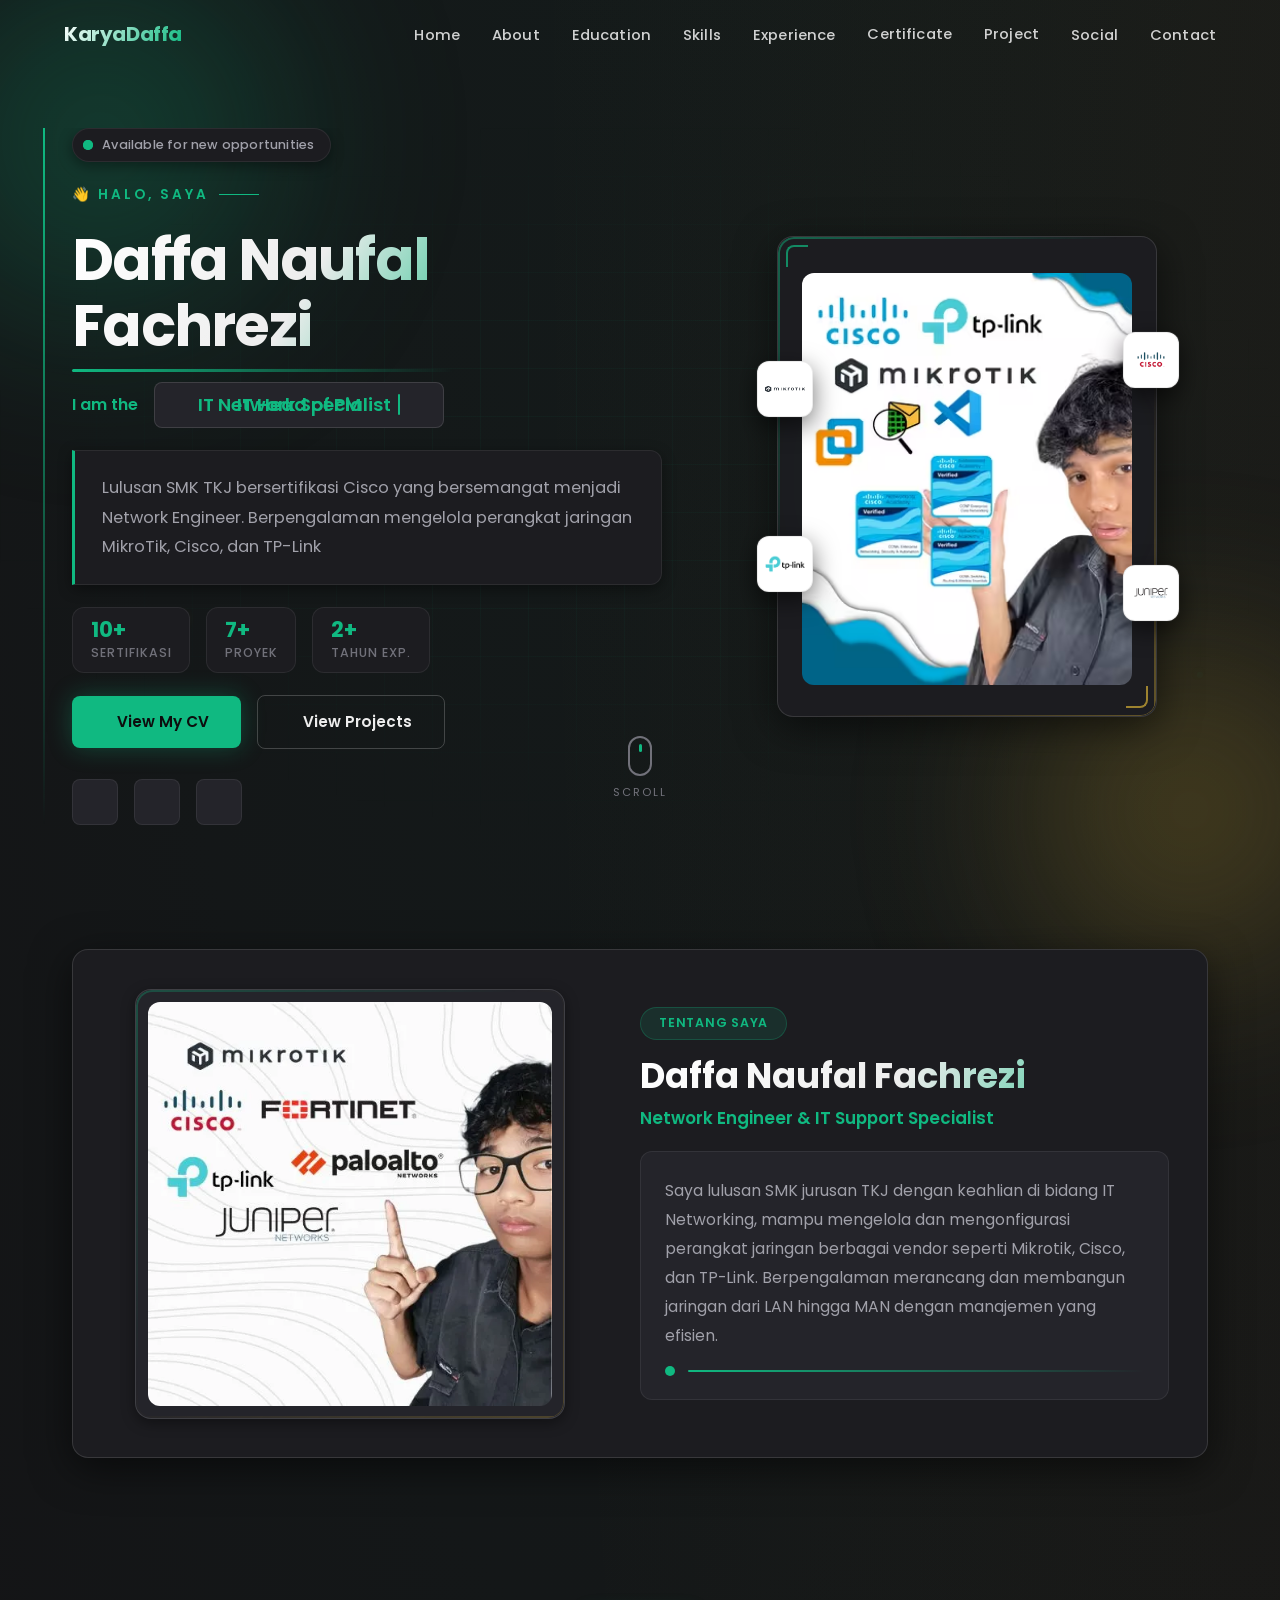
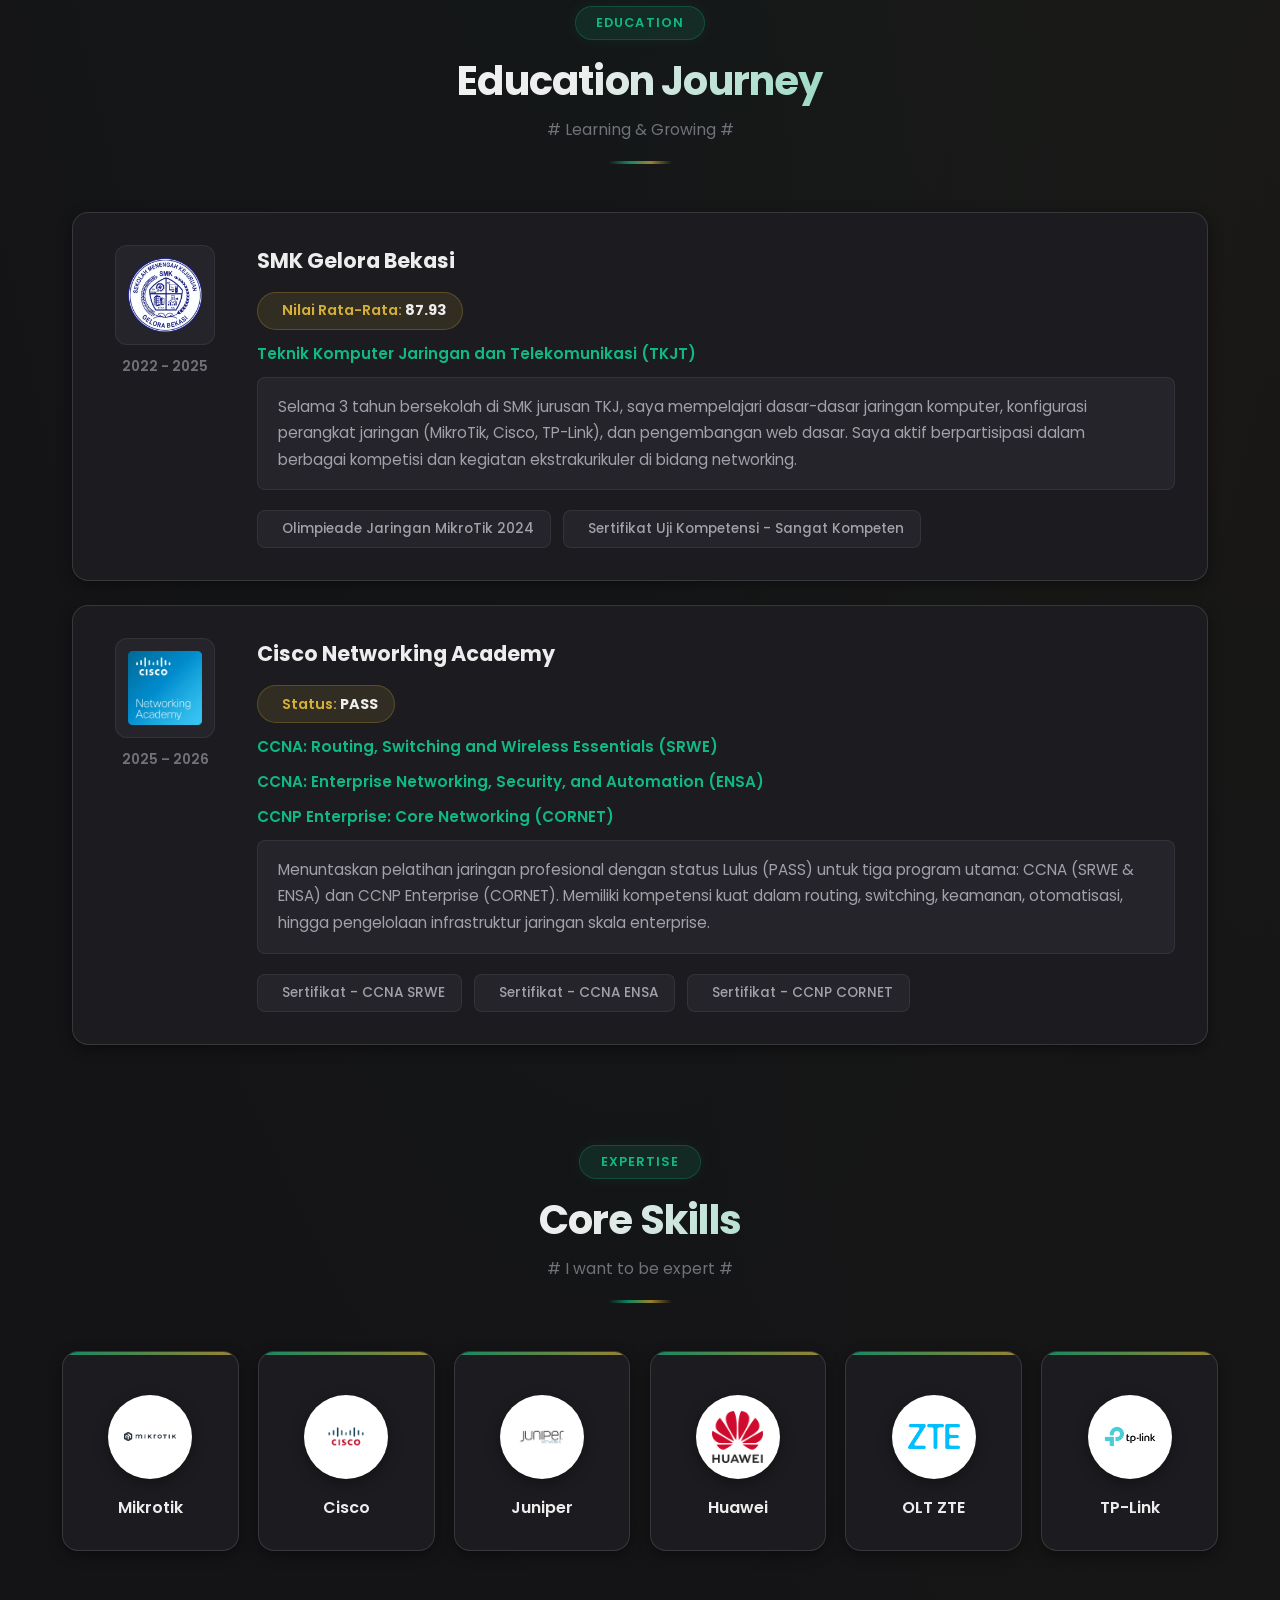
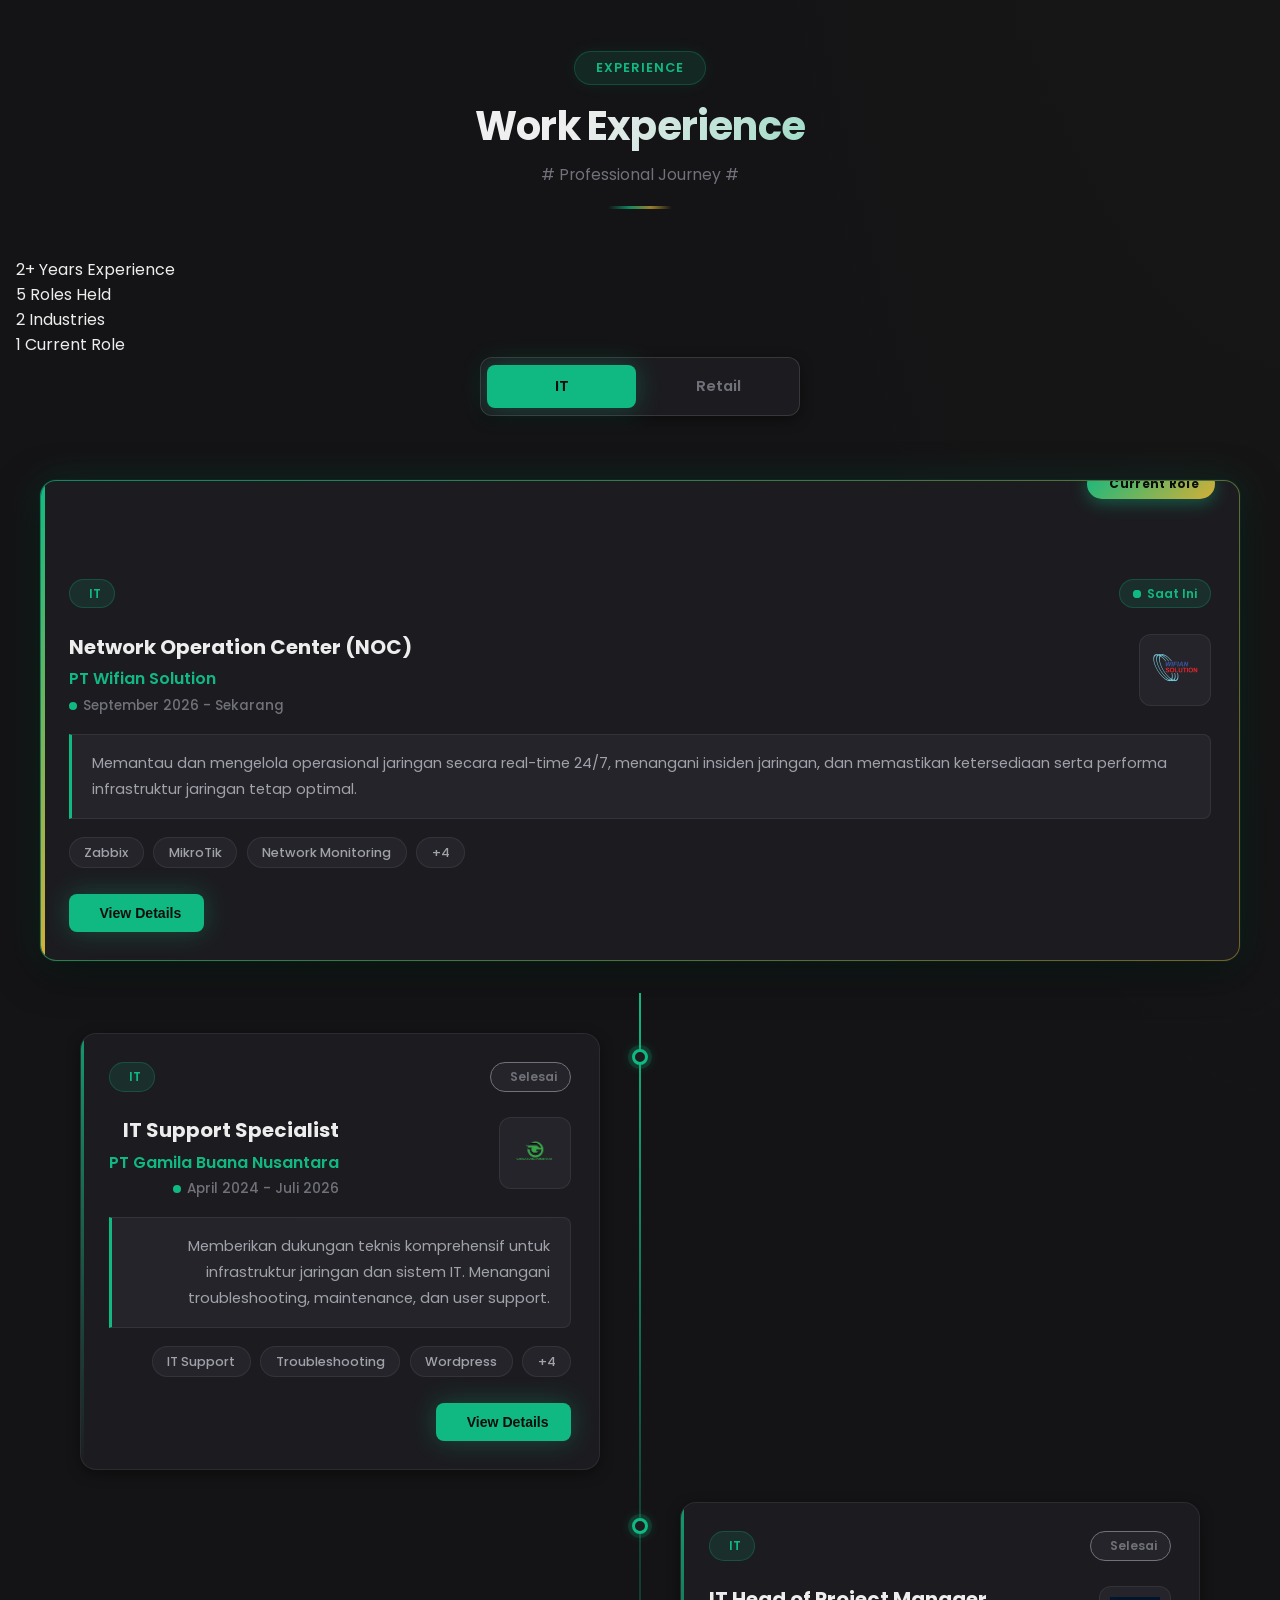
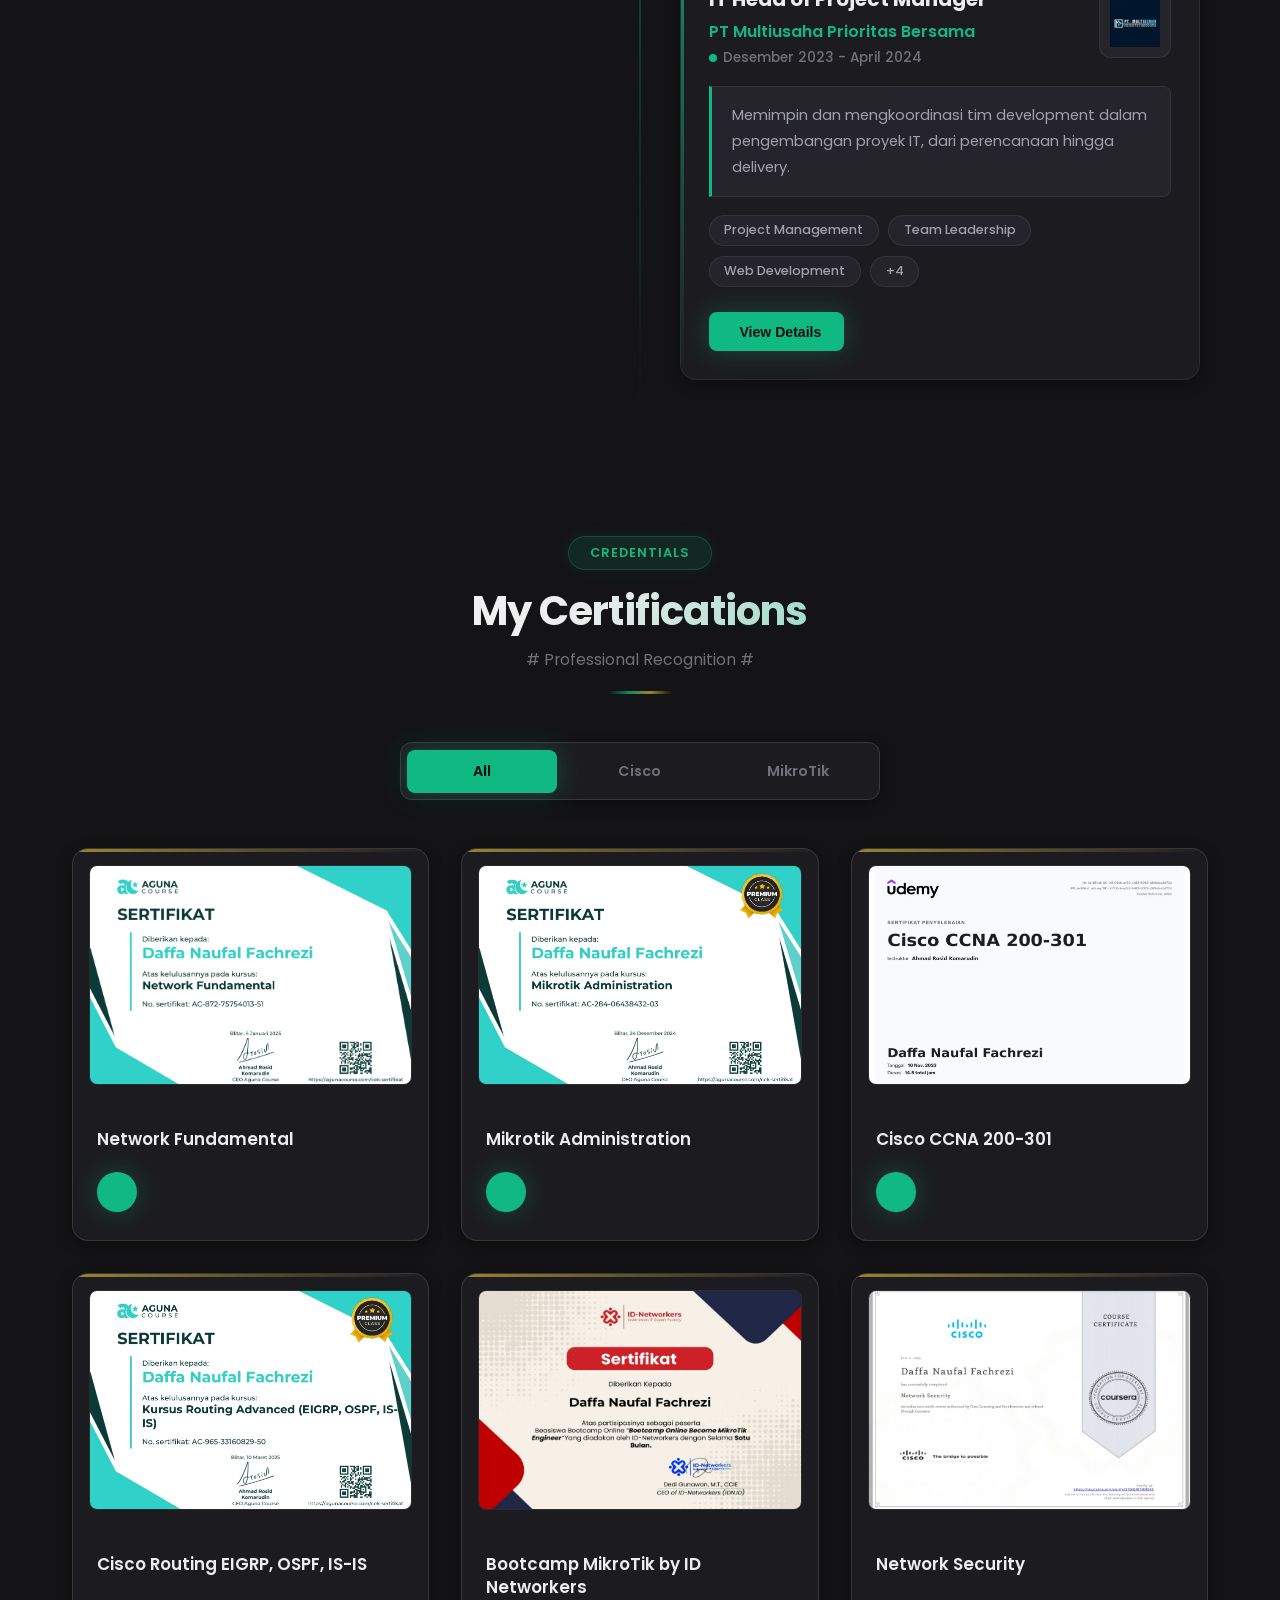
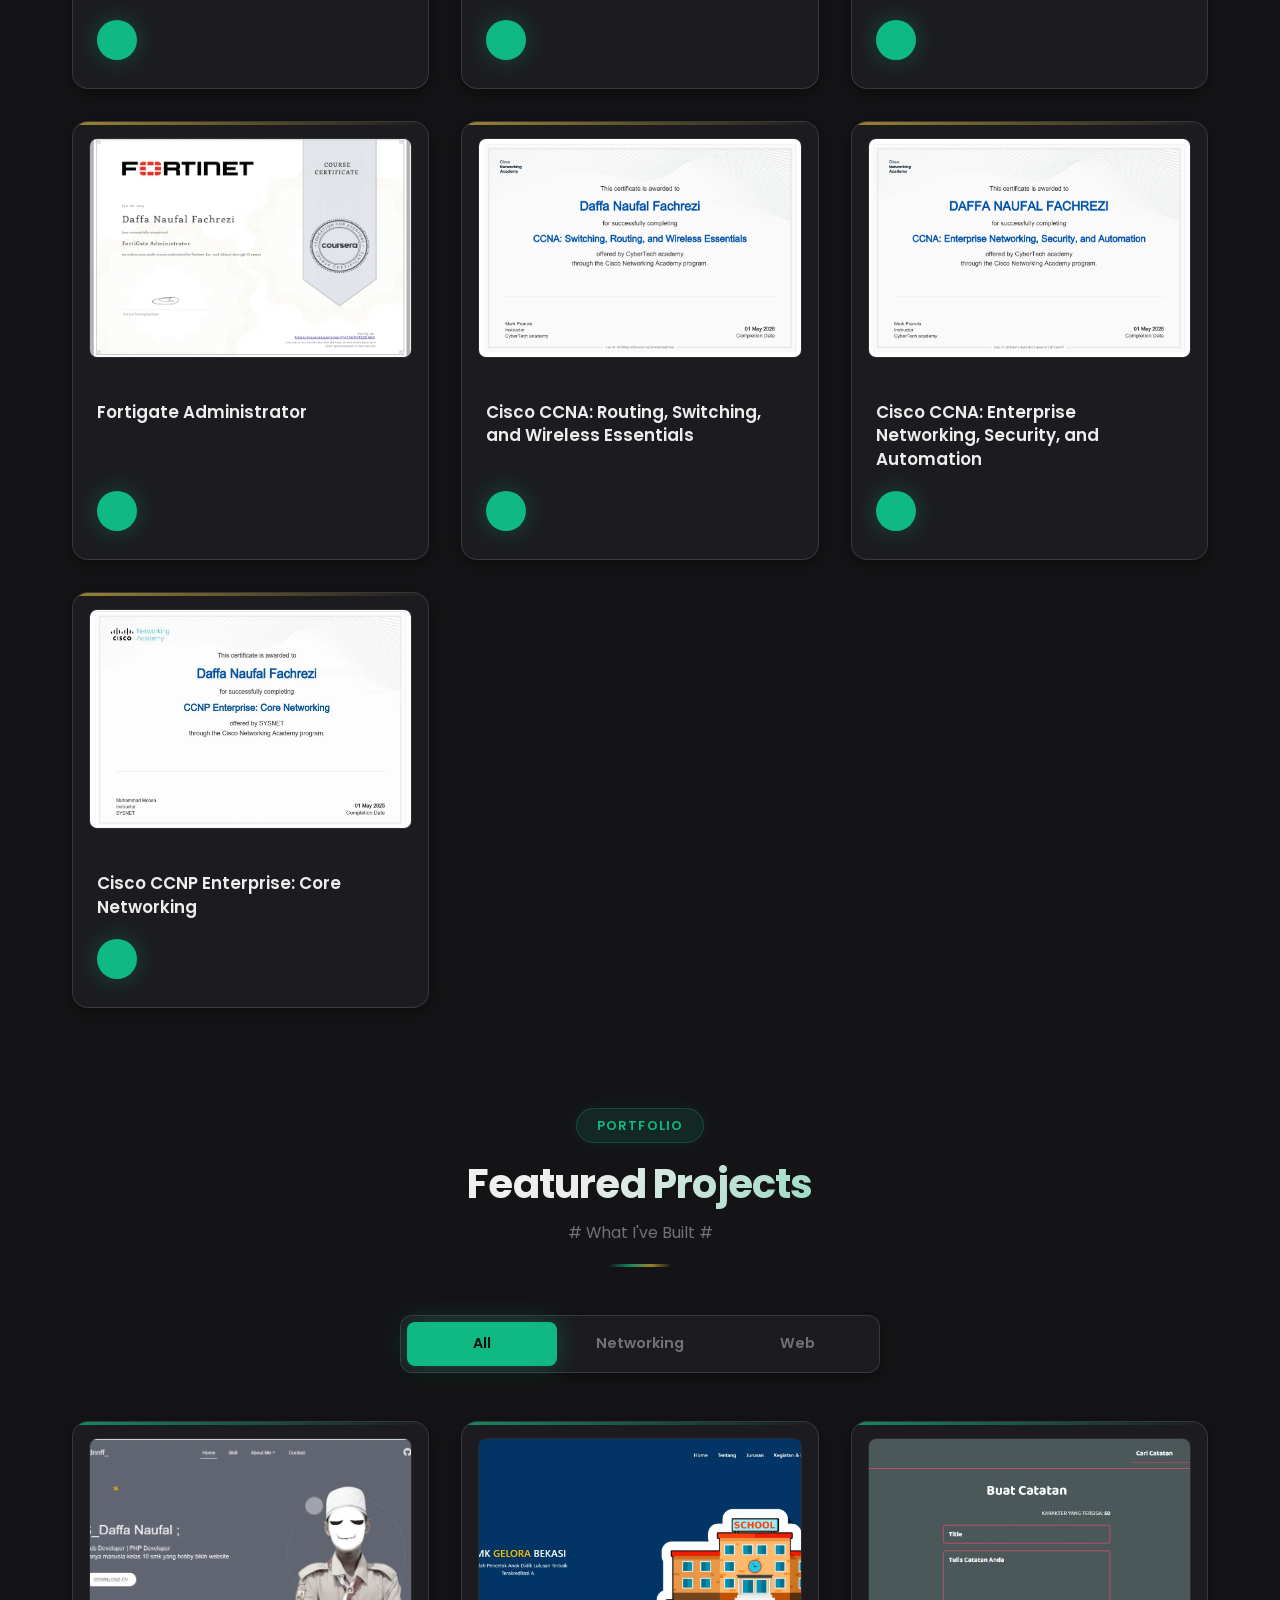
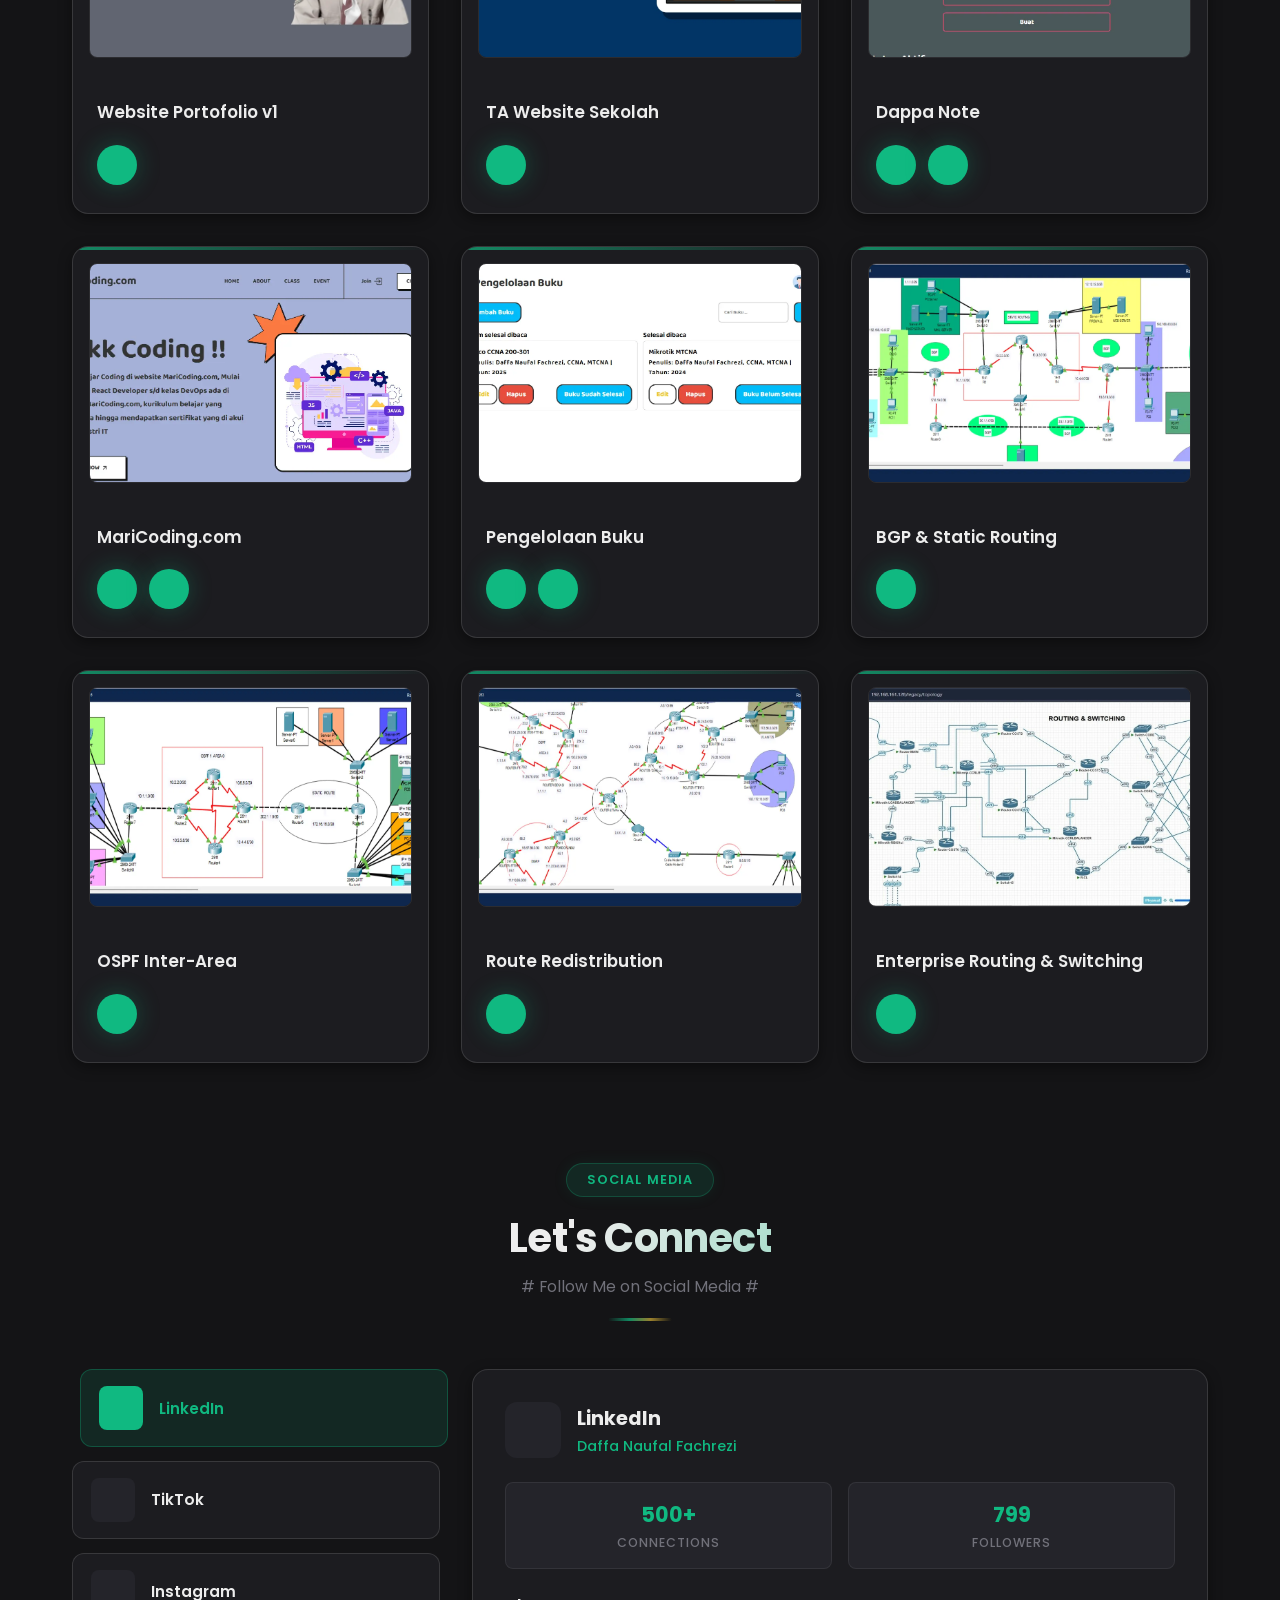
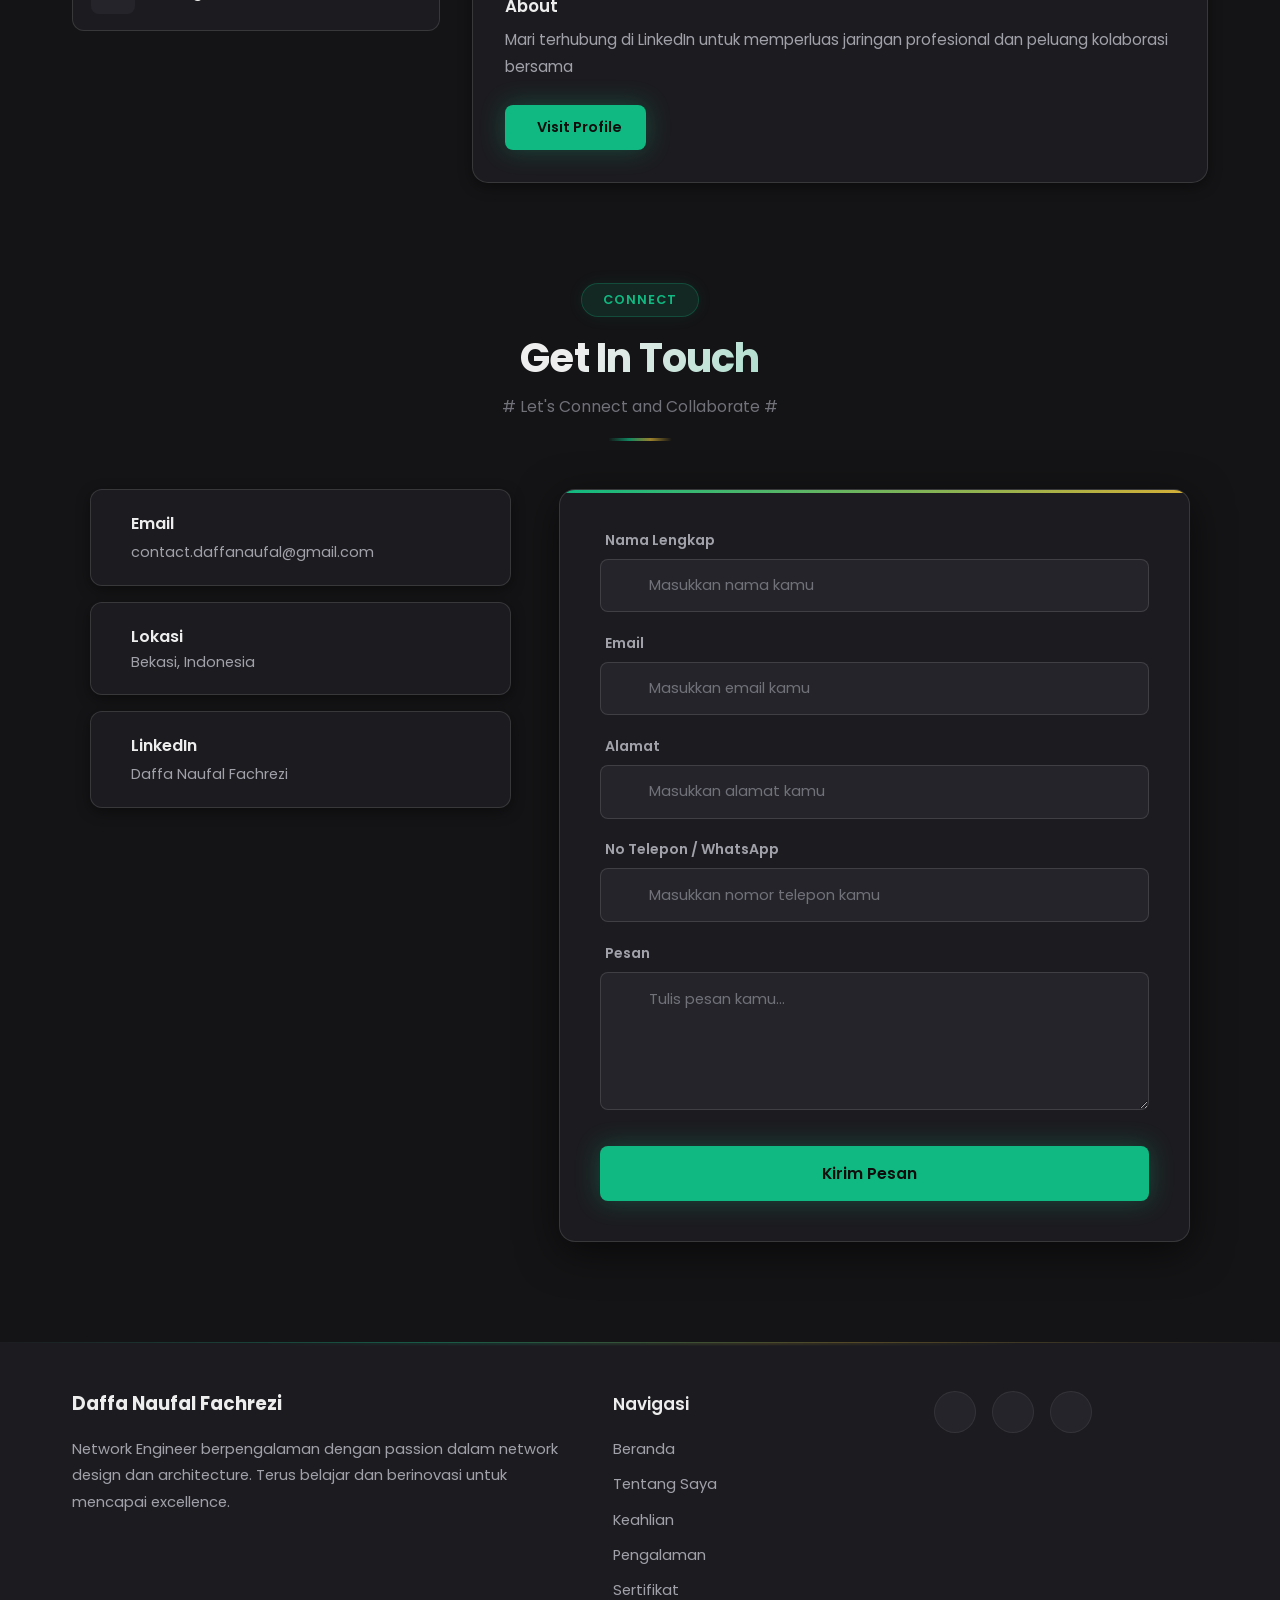
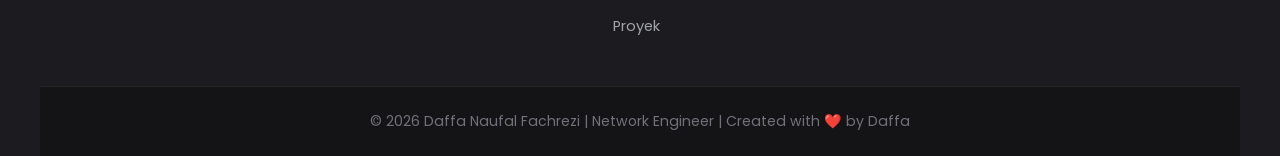
==== commit b641f86d: "Updated v2 16/10/2026" ====
--- a/index.html
+++ b/index.html
@@ -49,8 +49,8 @@
     <title>Daffa | Network Engineer & IT Support Specialist</title>
     
     <!-- Critical CSS - Tetap render-blocking karena dibutuhkan segera -->     
-    <link rel="stylesheet" href="Minify/app-minify.css">
-    <!-- <link rel="stylesheet" href="app.css"> -->
+    <link rel="stylesheet" href="app.css">
+    <!-- <link rel="stylesheet" href="Minify/app-minify.css"> -->
     
     <!-- Non-critical CSS - AOS -->
     <link rel="stylesheet" href="https://unpkg.com/aos@next/dist/aos.css" media="print" onload="this.media='all'">
@@ -62,16 +62,30 @@
     <!-- Popup Selamat Datang -->
     <div class="welcome-popup-overlay" id="welcomePopup">
         <div class="welcome-popup">
-            <div class="welcome-popup-ornament ornament-1"></div>
-            <div class="welcome-popup-ornament ornament-2"></div>
-            <div class="welcome-popup-ornament ornament-3"></div>
-            <div class="welcome-popup-ornament ornament-4"></div>
-            <div class="welcome-popup-content">
-                <div class="welcome-icon">👋</div>
-                <h2 class="welcome-title">Selamat Datang Di</h2>
-                <p class="welcome-subtitle">Website Portolio ku</p>
-                <p class="welcome-text">Enjoy your visit! 🤗🤩</p>
-            </div>
+            <span class="welcome-glow welcome-glow--1"></span>
+            <span class="welcome-glow welcome-glow--2"></span>
+            <span class="welcome-glow welcome-glow--3"></span>
+
+            <div class="welcome-avatar-wrap">
+                <span class="welcome-avatar-ring"></span>
+                <span class="welcome-avatar-ring welcome-avatar-ring--2"></span>
+                <div class="welcome-avatar">
+                    <img src="./image/me/Me.avif" alt="Daffa Naufal Fachrezi" width="96" height="96">
+                </div>
+                <span class="welcome-status-dot" aria-label="Available">
+                    <span class="welcome-status-ping"></span>
+                </span>
+            </div>
+
+            <span class="welcome-eyebrow">PORTFOLIO</span>
+            <h2 class="welcome-title">SELAMAT DATANG</h2>
+            <p class="welcome-text">Mari menjelajahi dunia karyaku</p>
+
+            <div class="welcome-divider">
+                <span></span><i></i><span></span>
+            </div>
+
+            <p class="welcome-hint">Menyiapkan pengalaman terbaik<span class="welcome-dots"></span></p>
         </div>
     </div>
     <!-- Akhir Popup Selamat Datang -->
@@ -116,8 +130,21 @@
 
         
         <section id="myhome">
+            <!-- Decorative network grid background -->
+            <div class="home-grid-bg" aria-hidden="true">
+                <span class="home-grid-node home-grid-node--1"></span>
+                <span class="home-grid-node home-grid-node--2"></span>
+                <span class="home-grid-node home-grid-node--3"></span>
+                <span class="home-grid-node home-grid-node--4"></span>
+            </div>
+
             <div class="container-home">
                 <div class="home-left" data-aos="fade-right" data-aos-duration="800" data-aos-offset="0" data-aos-anchor-placement="top-bottom" data-aos-once="true">
+                    <div class="home-availability">
+                        <span class="availability-dot"><span class="availability-ping"></span></span>
+                        <span class="availability-text">Available for new opportunities</span>
+                    </div>
+
                     <p class="home-greeting">👋 Halo, saya</p>
                     <h1 class="home-name">Daffa Naufal Fachrezi</h1>
                     <h3 class="subtitle">
@@ -126,15 +153,36 @@
                             <span class="animated-text active">IT Head of PM</span>
                             <span class="animated-text">IT Network Specialist</span>
                             <span class="animated-text">IT Support Specialist</span>
+                            <span class="typing-cursor" aria-hidden="true"></span>
                         </span>
                     </h3>
                     <p class="home-description">
                         Lulusan SMK TKJ bersertifikasi Cisco yang bersemangat menjadi Network Engineer. Berpengalaman mengelola perangkat jaringan MikroTik, Cisco, dan TP-Link
                     </p>
+
+                    <div class="home-stats">
+                        <div class="stat-chip">
+                            <span class="stat-num">10+</span>
+                            <span class="stat-label">Sertifikasi</span>
+                        </div>
+                        <div class="stat-chip">
+                            <span class="stat-num">7+</span>
+                            <span class="stat-label">Proyek</span>
+                        </div>
+                        <div class="stat-chip">
+                            <span class="stat-num">2+</span>
+                            <span class="stat-label">Tahun Exp.</span>
+                        </div>
+                    </div>
+
                     <div class="home-buttons">
                         <a href="https://drive.google.com/file/d/17X-fNH2VL32KBvG_S51KrhMwmmXYHUwZ/view?usp=sharing" class="btn-download-cv" aria-label="Download CV" target="_blank">
                             <ion-icon name="download-outline" aria-hidden="true"></ion-icon>
                             View My CV
+                        </a>
+                        <a href="#project" class="btn-view-projects" aria-label="View projects">
+                            <ion-icon name="arrow-forward-outline" aria-hidden="true"></ion-icon>
+                            View Projects
                         </a>
                     </div>
                     <div class="home-socials">
@@ -150,11 +198,35 @@
                     </div>
                 </div>
                 <div class="home-right" data-aos="fade-up" data-aos-duration="800" data-aos-delay="200" data-aos-offset="0" data-aos-anchor-placement="top-bottom" data-aos-once="true">
-                    <div class="home-image-wrapper">
-                        <img src="./image/me/Me.avif" alt="Daffa Naufal Fachrezi" loading="eager" fetchpriority="high" width="380" height="380">
-                    </div>
-                </div>
-            </div>
+                    <div class="home-image-stage">
+                        <!-- Floating tech vendor badges -->
+                        <div class="floating-badge floating-badge--1" title="MikroTik">
+                            <img src="./image/Skills/mikrotik.webp" alt="MikroTik" width="40" height="40">
+                        </div>
+                        <div class="floating-badge floating-badge--2" title="Cisco">
+                            <img src="./image/Skills/cisco1.webp" alt="Cisco" width="40" height="40">
+                        </div>
+                        <div class="floating-badge floating-badge--3" title="TP-Link">
+                            <img src="./image/Skills/tp-link.webp" alt="TP-Link" width="40" height="40">
+                        </div>
+                        <div class="floating-badge floating-badge--4" title="Juniper">
+                            <img src="./image/Skills/juniper.webp" alt="Juniper" width="40" height="40">
+                        </div>
+                        <div class="home-image-wrapper">
+                            <!-- Decorative corner accents -->
+                            <span class="home-corner home-corner--tl"></span>
+                            <span class="home-corner home-corner--br"></span>
+                            <img src="./image/me/Me.avif" alt="Daffa Naufal Fachrezi" loading="eager" fetchpriority="high" width="380" height="380">
+                        </div>
+                    </div>
+                </div>
+            </div>
+
+            <!-- Scroll down indicator -->
+            <a href="#about-me" class="home-scroll-indicator" aria-label="Scroll to about section">
+                <span class="scroll-mouse"><span class="scroll-wheel"></span></span>
+                <span class="scroll-text">Scroll</span>
+            </a>
         </section>
         <section id="about-me">
             <div class="container-about">
@@ -293,21 +365,27 @@
                 </div>
                 <div class="skill-card" data-aos="fade-up" data-aos-duration="800" data-aos-delay="200" data-aos-offset="0" data-aos-once="true">
                     <div class="skill-icon">
-                        <img loading="lazy" src="/image/Skills/tp-link.webp" alt="TP-Link" width="120" height="120">
-                    </div>
-                    <h3 class="skill-name">TP-Link</h3>
+                        <img loading="lazy" src="/image/Skills/juniper.webp" alt="Juniper" width="120" height="120">
+                    </div>
+                    <h3 class="skill-name">Juniper</h3>
                 </div>
                 <div class="skill-card" data-aos="fade-up" data-aos-duration="800" data-aos-delay="300" data-aos-offset="0" data-aos-once="true">
                     <div class="skill-icon">
-                        <img loading="lazy" src="/image/Skills/wordpress.webp" alt="WordPress" width="120" height="120">
-                    </div>
-                    <h3 class="skill-name">WordPress</h3>
+                        <img loading="lazy" src="/image/Skills/Huawei.webp" alt="Huawei" width="120" height="120">
+                    </div>
+                    <h3 class="skill-name">Huawei</h3>
                 </div>
                 <div class="skill-card" data-aos="fade-up" data-aos-duration="800" data-aos-delay="400" data-aos-offset="0" data-aos-once="true">
                     <div class="skill-icon">
-                        <img loading="lazy" src="/image/Skills/MySQL.webp" alt="MySQL" width="120" height="120">
-                    </div>
-                    <h3 class="skill-name">MySQL</h3>
+                        <img loading="lazy" src="/image/Skills/ZTE.webp" alt="ZTE OLT" width="120" height="120">
+                    </div>
+                    <h3 class="skill-name">OLT ZTE</h3>
+                </div>
+                <div class="skill-card" data-aos="fade-up" data-aos-duration="800" data-aos-delay="500" data-aos-offset="0" data-aos-once="true">
+                    <div class="skill-icon">
+                        <img loading="lazy" src="/image/Skills/tp-link.webp" alt="TP-Link" width="120" height="120">
+                    </div>
+                    <h3 class="skill-name">TP-Link</h3>
                 </div>
             </div>
         </section>
@@ -317,19 +395,140 @@
                 <h2>Work Experience</h2>
                 <p># Professional Journey #</p>
             </div>
+            <!-- Experience Stats Summary -->
+            <div class="experience-stats" data-aos="fade-up" data-aos-duration="700" data-aos-offset="0" data-aos-once="true">
+                <div class="exp-stat">
+                    <span class="exp-stat-num">2+</span>
+                    <span class="exp-stat-label">Years Experience</span>
+                </div>
+                <span class="exp-stat-divider"></span>
+                <div class="exp-stat">
+                    <span class="exp-stat-num">5</span>
+                    <span class="exp-stat-label">Roles Held</span>
+                </div>
+                <span class="exp-stat-divider"></span>
+                <div class="exp-stat">
+                    <span class="exp-stat-num">2</span>
+                    <span class="exp-stat-label">Industries</span>
+                </div>
+                <span class="exp-stat-divider"></span>
+                <div class="exp-stat">
+                    <span class="exp-stat-num">1</span>
+                    <span class="exp-stat-label">Current Role</span>
+                </div>
+            </div>
             <!-- Experience Tabs -->
             <div class="experience-tabs">
                 <div class="experience-tab-slider"></div>
                 <button class="experience-tab experience-tab--active" type="button" data-tab="it" aria-label="Show IT experience">IT</button>
-                <button class="experience-tab" type="button" data-tab="retail" aria-label="Show Retail experience">Multifinance</button>
+                <button class="experience-tab" type="button" data-tab="retail" aria-label="Show Retail experience">Retail</button>
             </div>
             <div class="container-experience">
                 <!-- Experience Page 1 (IT) -->
                 <div class="experience-page experience-page--active" data-tab="it">
-                    <!-- Timeline Item 1 - Kiri -->
-                    <div class="timeline-item timeline-left" data-aos="fade-up" data-aos-duration="1000">
-                        <div class="timeline-content">
+                    <!-- PT Wifian Solution (ACTIVE) - Featured Hero Card -->
+                    <div class="experience-featured" data-aos="fade-up" data-aos-duration="1000">
+                        <div class="timeline-card timeline-card--active" data-experience-id="4">
+                            <span class="corner-bracket corner-bracket--tl"></span>
+                            <span class="corner-bracket corner-bracket--tr"></span>
+                            <span class="corner-bracket corner-bracket--bl"></span>
+                            <span class="corner-bracket corner-bracket--br"></span>
+                            <div class="featured-ribbon">
+                                <ion-icon name="flame-outline" aria-hidden="true"></ion-icon>
+                                Current Role
+                            </div>
+                            <div class="experience-card-top">
+                                <span class="role-category-badge">
+                                    <ion-icon name="code-slash-outline" aria-hidden="true"></ion-icon>
+                                    IT
+                                </span>
+                                <span class="role-status-badge">
+                                    <span class="role-status-dot"></span>
+                                    Saat Ini
+                                </span>
+                            </div>
+                            <div class="experience-header">
+                                <div class="experience-title">
+                                    <h3>Network Operation Center (NOC)</h3>
+                                    <p class="company-name">PT Wifian Solution</p>
+                                    <p class="work-period">September 2026 - Sekarang</p>
+                                </div>
+                                <div class="experience-badge">
+                                    <img loading="lazy" src="./image/Experience/PTWS/wifian.png" alt="PT Wifian Solution Logo" width="80" height="80">
+                                </div>
+                            </div>
+                            <p class="experience-description">
+                                Memantau dan mengelola operasional jaringan secara real-time 24/7, menangani insiden jaringan, dan memastikan ketersediaan serta performa infrastruktur jaringan tetap optimal.
+                            </p>
+                            <div class="experience-skills-preview">
+                                <span class="skill-tag">Zabbix</span>
+                                <span class="skill-tag">MikroTik</span>
+                                <span class="skill-tag">Network Monitoring</span>
+                                <span class="skill-tag">+4</span>
+                            </div>
+                            <button class="view-experience-details" type="button" aria-label="View experience details">
+                                <ion-icon name="eye-outline" aria-hidden="true"></ion-icon>
+                                View Details
+                            </button>
+                        </div>
+                    </div>
+
+                    <!-- Timeline for past IT experiences -->
+                    <div class="experience-timeline">
+                        <div class="timeline-line"></div>
+                        <!-- PT Gamila Buana Nusantara -->
+                        <div class="timeline-item timeline-item--left" data-aos="fade-up" data-aos-duration="1000" data-aos-delay="100">
+                            <div class="timeline-dot"></div>
+                            <div class="timeline-card" data-experience-id="2">
+                                <div class="experience-card-top">
+                                    <span class="role-category-badge">
+                                        <ion-icon name="code-slash-outline" aria-hidden="true"></ion-icon>
+                                        IT
+                                    </span>
+                                    <span class="role-status-badge role-status-badge--past">
+                                        <ion-icon name="checkmark-done-outline" aria-hidden="true"></ion-icon>
+                                        Selesai
+                                    </span>
+                                </div>
+                                <div class="experience-header">
+                                    <div class="experience-title">
+                                        <h3>IT Support Specialist</h3>
+                                        <p class="company-name">PT Gamila Buana Nusantara</p>
+                                        <p class="work-period">April 2024 - Juli 2026</p>
+                                    </div>
+                                    <div class="experience-badge">
+                                        <img loading="lazy" src="/image/Experience/PTGBN/PTGBN.png" alt="PT Gamila Buana Nusantara Logo" width="80" height="80">
+                                    </div>
+                                </div>
+                                <p class="experience-description">
+                                    Memberikan dukungan teknis komprehensif untuk infrastruktur jaringan dan sistem IT. Menangani troubleshooting, maintenance, dan user support.
+                                </p>
+                                <div class="experience-skills-preview">
+                                    <span class="skill-tag">IT Support</span>
+                                    <span class="skill-tag">Troubleshooting</span>
+                                    <span class="skill-tag">Wordpress</span>
+                                    <span class="skill-tag">+4</span>
+                                </div>
+                                <button class="view-experience-details" type="button" aria-label="View experience details">
+                                    <ion-icon name="eye-outline" aria-hidden="true"></ion-icon>
+                                    View Details
+                                </button>
+                            </div>
+                        </div>
+                        <!-- PT Multiusaha Prioritas Bersama -->
+                        <div class="timeline-item timeline-item--right" data-aos="fade-up" data-aos-duration="1000" data-aos-delay="200">
+                            <div class="timeline-dot"></div>
                             <div class="timeline-card" data-experience-id="1">
+                                <div class="experience-card-top">
+                                    <span class="role-category-badge">
+                                        <ion-icon name="code-slash-outline" aria-hidden="true"></ion-icon>
+                                        IT
+                                    </span>
+                                    <span class="role-status-badge role-status-badge--past">
+                                        <ion-icon name="checkmark-done-outline" aria-hidden="true"></ion-icon>
+                                        Selesai
+                                    </span>
+                                </div>
                                 <div class="experience-header">
                                     <div class="experience-title">
                                         <h3>IT Head of Project Manager</h3>
@@ -341,52 +540,45 @@
                                     </div>
                                 </div>
                                 <p class="experience-description">
-                                   PT Multiusaha Prioritas Bersama (MPB Group) adalah perusahaan induk yang mengelola berbagai unit usaha strategis, investasi, dan ekonomi kreatif di Indonesia.
+                                    Memimpin dan mengkoordinasi tim development dalam pengembangan proyek IT, dari perencanaan hingga delivery.
                                 </p>
+                                <div class="experience-skills-preview">
+                                    <span class="skill-tag">Project Management</span>
+                                    <span class="skill-tag">Team Leadership</span>
+                                    <span class="skill-tag">Web Development</span>
+                                    <span class="skill-tag">+4</span>
+                                </div>
                                 <button class="view-experience-details" type="button" aria-label="View experience details">
                                     <ion-icon name="eye-outline" aria-hidden="true"></ion-icon>
                                     View Details
                                 </button>
                             </div>
                         </div>
-                        <div class="timeline-dot"></div>
-                    </div>
-                    <!-- Timeline Item 2 - Kanan -->
-                    <div class="timeline-item timeline-right" data-aos="fade-up" data-aos-duration="1000" data-aos-delay="200">
-                        <div class="timeline-content">
-                            <div class="timeline-card" data-experience-id="2">
-                                <div class="experience-header">
-                                    <div class="experience-title">
-                                        <h3>IT Support Specialist</h3>
-                                        <p class="company-name">PT Gamila Buana Nusantara</p>
-                                        <p class="work-period">April 2024 - Sekarang</p>
-                                    </div>
-                                    <div class="experience-badge">
-                                        <img loading="lazy" src="/image/Experience/PTGBN/PTGBN.png" alt="PT Gamila Buana Nusantara Logo" width="80" height="80">
-                                    </div>
-                                </div>
-                                <p class="experience-description">
-                                   PT Gamila Buana Nusantara adalah perusahaan solusi industrial terintegrasi yang melayani sektor pengeboran dan konstruksi
-                                </p>
-                                <button class="view-experience-details" type="button" aria-label="View experience details">
-                                    <ion-icon name="eye-outline" aria-hidden="true"></ion-icon>
-                                    View Details
-                                </button>
-                            </div>
-                        </div>
-                        <div class="timeline-dot"></div>
-                    </div>
-                </div>
+                    </div>
+                </div>
+
                 <!-- Experience Page 2 (Retail) -->
                 <div class="experience-page" data-tab="retail">
-                    <!-- Timeline Item 3 - Kiri (Retail) -->
-                    <div class="timeline-item timeline-left" data-aos="fade-up" data-aos-duration="1000">
-                        <div class="timeline-content">
+                    <div class="experience-timeline">
+                        <div class="timeline-line"></div>
+                        <!-- PT Home Credit Indonesia -->
+                        <div class="timeline-item timeline-item--left timeline-item--retail" data-aos="fade-up" data-aos-duration="1000">
+                            <div class="timeline-dot"></div>
                             <div class="timeline-card" data-experience-id="3">
+                                <div class="experience-card-top">
+                                    <span class="role-category-badge role-category-badge--retail">
+                                        <ion-icon name="cart-outline" aria-hidden="true"></ion-icon>
+                                        Retail
+                                    </span>
+                                    <span class="role-status-badge role-status-badge--past">
+                                        <ion-icon name="checkmark-done-outline" aria-hidden="true"></ion-icon>
+                                        Selesai
+                                    </span>
+                                </div>
                                 <div class="experience-header">
                                     <div class="experience-title">
                                         <h3>Sales Associate</h3>
-                                        <p class="company-name">PT Home Credit Indonesia (HCI)</p>
+                                        <p class="company-name">PT Home Credit Indonesia</p>
                                         <p class="work-period">Oktober 2025 - Januari 2026</p>
                                     </div>
                                     <div class="experience-badge">
@@ -394,15 +586,59 @@
                                     </div>
                                 </div>
                                 <p class="experience-description">
-                                   PT Home Credit Indonesia adalah perusahaan pembiayaan berbasis teknologi berizin OJK
+                                    Melayani pelanggan, menawarkan produk dan promo pembiayaan, serta menjaga risk dengan screening sesuai SOP.
                                 </p>
+                                <div class="experience-skills-preview">
+                                    <span class="skill-tag">Sales</span>
+                                    <span class="skill-tag">Customer Service</span>
+                                    <span class="skill-tag">Marketing</span>
+                                    <span class="skill-tag">+3</span>
+                                </div>
                                 <button class="view-experience-details" type="button" aria-label="View experience details">
                                     <ion-icon name="eye-outline" aria-hidden="true"></ion-icon>
                                     View Details
                                 </button>
                             </div>
                         </div>
-                        <div class="timeline-dot"></div>
+                        <!-- Toko Mama -->
+                        <div class="timeline-item timeline-item--right timeline-item--retail" data-aos="fade-up" data-aos-duration="1000" data-aos-delay="150">
+                            <div class="timeline-dot"></div>
+                            <div class="timeline-card" data-experience-id="5">
+                                <div class="experience-card-top">
+                                    <span class="role-category-badge role-category-badge--retail">
+                                        <ion-icon name="cart-outline" aria-hidden="true"></ion-icon>
+                                        Retail
+                                    </span>
+                                    <span class="role-status-badge role-status-badge--past">
+                                        <ion-icon name="checkmark-done-outline" aria-hidden="true"></ion-icon>
+                                        Selesai
+                                    </span>
+                                </div>
+                                <div class="experience-header">
+                                    <div class="experience-title">
+                                        <h3>Store Crew</h3>
+                                        <p class="company-name">Toko Mama</p>
+                                        <p class="work-period">Mei 2022 - November 2023</p>
+                                    </div>
+                                    <div class="experience-badge experience-badge--placeholder">
+                                        <ion-icon name="storefront-outline" aria-hidden="true"></ion-icon>
+                                    </div>
+                                </div>
+                                <p class="experience-description">
+                                    Bertanggung jawab atas operasional toko sehari-hari, melayani pelanggan, mengelola stok barang, dan menjaga kebersihan toko.
+                                </p>
+                                <div class="experience-skills-preview">
+                                    <span class="skill-tag">Customer Service</span>
+                                    <span class="skill-tag">Inventory Management</span>
+                                    <span class="skill-tag">Cashier</span>
+                                    <span class="skill-tag">+3</span>
+                                </div>
+                                <button class="view-experience-details" type="button" aria-label="View experience details">
+                                    <ion-icon name="eye-outline" aria-hidden="true"></ion-icon>
+                                    View Details
+                                </button>
+                            </div>
+                        </div>
                     </div>
                 </div>
             </div>
@@ -1224,6 +1460,10 @@
                             <img id="modal-experience-logo" src="" alt="Company Logo">
                         </div>
                         <div class="experience-header-info">
+                            <div class="modal-header-badges">
+                                <span id="modal-experience-category" class="modal-category-badge"></span>
+                                <span id="modal-experience-status" class="modal-status-badge"></span>
+                            </div>
                             <h2 id="modal-experience-role"></h2>
                             <p id="modal-experience-company" class="company-name"></p>
                             <p id="modal-experience-period" class="work-period"></p>
@@ -1255,7 +1495,7 @@
                             <ul id="modal-experience-responsibilities"></ul>
                         </section>
 
-                        <section class="detail-section">
+                        <section class="detail-section detail-section--achievements">
                             <h2>
                                 <ion-icon name="trophy-outline"></ion-icon>
                                 Key Achievements
--- a/app.css
+++ b/app.css
@@ -671,7 +671,26 @@
 section#social-media .information-social,
 section#form-message .information-contact {
   text-align: center;
-  margin-bottom: 3rem
+  margin-bottom: 3rem;
+  position: relative
+}
+
+/* Decorative divider under section headers */
+section#skills .information-skills::after,
+section#education .information-education::after,
+section#experience .information-experience::after,
+section#certf .information-certf::after,
+section#project .information-project::after,
+section#social-media .information-social::after,
+section#form-message .information-contact::after {
+  content: "";
+  display: block;
+  width: 64px;
+  height: 3px;
+  margin: 1.25rem auto 0;
+  background: linear-gradient(90deg, transparent, var(--de-accent), var(--de-gold), transparent);
+  border-radius: 2px;
+  opacity: .7
 }
 
 .skills-tag {
@@ -686,7 +705,13 @@
   border: 1px solid rgba(16,185,129,.25);
   border-radius: 999px;
   letter-spacing: .08em;
-  text-transform: uppercase
+  text-transform: uppercase;
+  box-shadow: 0 0 16px rgba(16,185,129,.08);
+  transition: all .3s ease
+}
+.skills-tag:hover {
+  box-shadow: 0 0 24px rgba(16,185,129,.18);
+  border-color: rgba(16,185,129,.4)
 }
 
 section#skills .information-skills h2,
@@ -724,7 +749,41 @@
 }
 
 /* ============ HOME SECTION ============ */
-section#myhome { margin-block: 2.5rem }
+section#myhome {
+  margin-block: 2.5rem;
+  position: relative;
+  overflow: hidden
+}
+
+/* Decorative network grid background */
+.home-grid-bg {
+  position: absolute;
+  inset: 0;
+  z-index: 0;
+  pointer-events: none;
+  background-image:
+    linear-gradient(rgba(16,185,129,.04) 1px, transparent 1px),
+    linear-gradient(90deg, rgba(16,185,129,.04) 1px, transparent 1px);
+  background-size: 48px 48px;
+  mask-image: radial-gradient(ellipse at center, #000 30%, transparent 75%);
+  -webkit-mask-image: radial-gradient(ellipse at center, #000 30%, transparent 75%)
+}
+.home-grid-node {
+  position: absolute;
+  width: 6px; height: 6px;
+  border-radius: 50%;
+  background: var(--de-accent);
+  box-shadow: 0 0 10px var(--de-accent);
+  animation: gridNodeFloat 6s ease-in-out infinite
+}
+.home-grid-node--1 { top: 18%; left: 8% }
+.home-grid-node--2 { top: 70%; left: 14%; animation-delay: -1.5s; background: var(--de-gold); box-shadow: 0 0 10px var(--de-gold) }
+.home-grid-node--3 { top: 30%; right: 10%; animation-delay: -3s; background: var(--de-gold); box-shadow: 0 0 10px var(--de-gold) }
+.home-grid-node--4 { top: 78%; right: 6%; animation-delay: -4.5s }
+@keyframes gridNodeFloat {
+  0%, 100% { opacity: .3; transform: translateY(0) }
+  50% { opacity: 1; transform: translateY(-10px) }
+}
 
 .container-home {
   max-width: 1200px;
@@ -753,6 +812,43 @@
   background: linear-gradient(to bottom, var(--de-accent), transparent);
   border: none;
   box-shadow: none
+}
+
+/* Availability badge */
+.home-availability {
+  display: inline-flex;
+  align-items: center;
+  gap: .6rem;
+  padding: .45rem 1rem .45rem .6rem;
+  background: var(--de-surface);
+  border: var(--de-border);
+  border-radius: 999px;
+  width: fit-content;
+  box-shadow: var(--de-shadow-sm)
+}
+.availability-dot {
+  position: relative;
+  width: 10px; height: 10px;
+  border-radius: 50%;
+  background: var(--de-accent);
+  display: inline-block
+}
+.availability-ping {
+  position: absolute;
+  inset: 0;
+  border-radius: 50%;
+  background: var(--de-accent);
+  animation: availabilityPing 2s cubic-bezier(0, 0, 0.2, 1) infinite
+}
+@keyframes availabilityPing {
+  0% { transform: scale(1); opacity: .7 }
+  75%, 100% { transform: scale(2.6); opacity: 0 }
+}
+.availability-text {
+  font-size: .8rem;
+  font-weight: 500;
+  color: var(--de-text-soft);
+  letter-spacing: .2px
 }
 
 .home-greeting {
@@ -855,6 +951,58 @@
   opacity: 1;
   transform: translateX(0)
 }
+/* Typing cursor */
+.typing-cursor {
+  display: inline-block;
+  width: 2px;
+  height: 1.3rem;
+  margin-left: .4rem;
+  background: var(--de-accent);
+  border-radius: 1px;
+  animation: typingBlink 1s steps(2) infinite;
+  vertical-align: middle
+}
+@keyframes typingBlink {
+  0%, 50% { opacity: 1 }
+  51%, 100% { opacity: 0 }
+}
+
+/* Stat chips */
+.home-stats {
+  display: flex;
+  gap: 1rem;
+  flex-wrap: wrap;
+  align-items: center
+}
+.stat-chip {
+  display: flex;
+  flex-direction: column;
+  align-items: flex-start;
+  padding: .6rem 1.1rem;
+  background: var(--de-surface);
+  border: var(--de-border);
+  border-radius: var(--de-radius);
+  transition: all .25s ease
+}
+.stat-chip:hover {
+  border-color: rgba(16,185,129,.4);
+  transform: translateY(-2px);
+  box-shadow: var(--de-accent-glow)
+}
+.stat-num {
+  font-size: 1.35rem;
+  font-weight: 700;
+  color: var(--de-accent);
+  font-family: var(--poppins);
+  line-height: 1.1
+}
+.stat-label {
+  font-size: .72rem;
+  color: var(--de-text-muted);
+  text-transform: uppercase;
+  letter-spacing: 1px;
+  margin-top: .15rem
+}
 
 .home-buttons { display: flex; gap: 1rem; align-items: center; flex-wrap: wrap }
 
@@ -883,6 +1031,30 @@
   box-shadow: 0 0 18px rgba(16,185,129,.4)
 }
 
+/* Secondary outline button */
+.btn-view-projects {
+  display: inline-flex;
+  align-items: center;
+  gap: .8rem;
+  padding: .9rem 2rem;
+  background: transparent;
+  color: var(--de-text);
+  text-decoration: none;
+  font-weight: 600;
+  border: 1.5px solid var(--de-border-strong-color, rgba(255,255,255,.2));
+  border-color: rgba(255,255,255,.2);
+  transition: all 0.25s ease;
+  font-size: .95rem;
+  border-radius: var(--de-radius-sm)
+}
+.btn-view-projects:hover {
+  border-color: var(--de-gold);
+  color: var(--de-gold);
+  transform: translateY(-2px);
+  box-shadow: 0 0 24px rgba(212,175,55,.25)
+}
+.btn-view-projects:active { transform: translateY(0) }
+
 .home-socials {
   display: flex;
   gap: 1rem;
@@ -911,6 +1083,14 @@
 }
 
 .home-right { display: flex; justify-content: center; align-items: center }
+
+.home-image-stage {
+  position: relative;
+  width: 100%;
+  max-width: 380px;
+  display: flex;
+  justify-content: center
+}
 
 .home-image-wrapper {
   position: relative;
@@ -924,19 +1104,43 @@
   overflow: hidden;
   border-radius: var(--de-radius-lg)
 }
+/* Gradient ring border */
 .home-image-wrapper::before {
   content: "";
   position: absolute;
-  top: 0; left: 0; right: 0;
-  height: 3px;
-  background: linear-gradient(90deg, var(--de-accent), var(--de-gold));
-  border-bottom: none;
+  inset: 0;
+  border-radius: inherit;
+  padding: 1.5px;
+  background: linear-gradient(135deg, rgba(16,185,129,.6), transparent 40%, transparent 60%, rgba(212,175,55,.5));
+  -webkit-mask: linear-gradient(#000 0 0) content-box, linear-gradient(#000 0 0);
+  -webkit-mask-composite: xor;
+  mask-composite: exclude;
+  pointer-events: none;
+  opacity: .8;
   z-index: 2
+}
+/* Animated glow blob behind the image */
+.home-image-wrapper::after {
+  content: "";
+  position: absolute;
+  top: 50%; left: 50%;
+  width: 80%; height: 80%;
+  transform: translate(-50%, -50%);
+  background: radial-gradient(circle, rgba(16,185,129,.18), transparent 70%);
+  filter: blur(30px);
+  z-index: 0;
+  pointer-events: none;
+  animation: homeGlowPulse 5s ease-in-out infinite
+}
+@keyframes homeGlowPulse {
+  0%, 100% { opacity: .6; transform: translate(-50%, -50%) scale(1) }
+  50% { opacity: 1; transform: translate(-50%, -50%) scale(1.1) }
 }
 .home-image-wrapper:hover {
   transform: translateY(-6px);
-  box-shadow: 0 16px 48px rgba(0,0,0,.6), var(--de-accent-glow)
-}
+  box-shadow: 0 16px 48px rgba(0,0,0,.6), 0 0 40px rgba(16,185,129,.18)
+}
+.home-image-wrapper:hover::before { opacity: 1 }
 .home-image-wrapper img {
   position: relative;
   z-index: 1;
@@ -948,6 +1152,103 @@
   border-radius: var(--de-radius)
 }
 .home-image-wrapper:hover img { transform: scale(1.02) }
+
+/* Floating vendor badges around image */
+.floating-badge {
+  position: absolute;
+  z-index: 3;
+  width: 56px; height: 56px;
+  background: #ffffff;
+  border: 1px solid rgba(0,0,0,.08);
+  border-radius: var(--de-radius);
+  display: flex;
+  align-items: center;
+  justify-content: center;
+  box-shadow: 0 8px 24px rgba(0,0,0,.55), 0 0 0 1px rgba(255,255,255,.06);
+  animation: floatBadge 5s ease-in-out infinite;
+  transition: transform .25s ease
+}
+.floating-badge:hover { transform: translateY(-4px) scale(1.06) }
+.floating-badge img {
+  width: 40px; height: 40px;
+  object-fit: contain;
+  margin: 0 !important;
+  border-radius: 0 !important
+}
+/* Positioned at vertical mid-edges to avoid overlapping corner accents */
+.floating-badge--1 { top: 26%; left: -20px; animation-delay: 0s }
+.floating-badge--2 { top: 20%; right: -22px; animation-delay: -1.2s }
+.floating-badge--3 { bottom: 26%; left: -20px; animation-delay: -2.4s }
+.floating-badge--4 { bottom: 20%; right: -22px; animation-delay: -3.6s }
+@keyframes floatBadge {
+  0%, 100% { transform: translateY(0) }
+  50% { transform: translateY(-10px) }
+}
+
+/* Decorative corner accents on image card */
+.home-corner {
+  position: absolute;
+  width: 22px; height: 22px;
+  border-color: var(--de-accent);
+  z-index: 1;
+  pointer-events: none;
+  opacity: .7;
+  transition: opacity .3s ease
+}
+.home-corner--tl {
+  top: 8px; left: 8px;
+  border-top: 2px solid var(--de-accent);
+  border-left: 2px solid var(--de-accent);
+  border-top-left-radius: var(--de-radius-sm)
+}
+.home-corner--br {
+  bottom: 8px; right: 8px;
+  border-bottom: 2px solid var(--de-gold);
+  border-right: 2px solid var(--de-gold);
+  border-bottom-right-radius: var(--de-radius-sm)
+}
+.home-image-wrapper:hover .home-corner { opacity: 1 }
+
+/* Scroll down indicator */
+.home-scroll-indicator {
+  position: absolute;
+  bottom: 1.5rem;
+  left: 50%;
+  transform: translateX(-50%);
+  display: flex;
+  flex-direction: column;
+  align-items: center;
+  gap: .5rem;
+  text-decoration: none;
+  z-index: 2;
+  transition: opacity .25s ease
+}
+.scroll-mouse {
+  width: 24px; height: 40px;
+  border: 2px solid var(--de-text-muted);
+  border-radius: 12px;
+  display: flex;
+  justify-content: center;
+  padding-top: 6px
+}
+.scroll-wheel {
+  width: 3px; height: 8px;
+  background: var(--de-accent);
+  border-radius: 2px;
+  animation: scrollWheel 1.6s ease-in-out infinite
+}
+@keyframes scrollWheel {
+  0% { transform: translateY(0); opacity: 1 }
+  100% { transform: translateY(14px); opacity: 0 }
+}
+.scroll-text {
+  font-size: .7rem;
+  color: var(--de-text-muted);
+  letter-spacing: 2px;
+  text-transform: uppercase
+}
+.home-scroll-indicator:hover .scroll-mouse { border-color: var(--de-accent) }
+.home-scroll-indicator:hover .scroll-text { color: var(--de-accent) }
 
 @media (min-width:992px) {
   .container, .container-about, .container-certf, .container-project,
@@ -997,8 +1298,25 @@
   background: var(--de-surface-2);
   border: var(--de-border-strong);
   box-shadow: var(--de-shadow-sm);
-  border-radius: var(--de-radius-lg)
-}
+  border-radius: var(--de-radius-lg);
+  overflow: hidden
+}
+/* Gradient ring border for about image */
+.about-image-container::before {
+  content: "";
+  position: absolute;
+  inset: 0;
+  border-radius: inherit;
+  padding: 1.5px;
+  background: linear-gradient(135deg, rgba(16,185,129,.5), transparent 45%, rgba(212,175,55,.4));
+  -webkit-mask: linear-gradient(#000 0 0) content-box, linear-gradient(#000 0 0);
+  -webkit-mask-composite: xor;
+  mask-composite: exclude;
+  pointer-events: none;
+  opacity: .6;
+  transition: opacity .3s ease
+}
+.about-image-container:hover::before { opacity: 1 }
 .about-image-bg { display: none }
 .about-image-container img {
   position: relative;
@@ -1250,7 +1568,7 @@
 
 .container-skills {
   display: grid;
-  grid-template-columns: repeat(5, minmax(0, 1fr));
+  grid-template-columns: repeat(6, minmax(0, 1fr));
   gap: 1.2rem;
   max-width: 1220px;
   margin: 0 auto;
@@ -1322,7 +1640,7 @@
 }
 .skill-card:hover .skill-name { color: var(--de-accent) }
 
-@media (max-width:1199px) { .container-skills { grid-template-columns: repeat(4, minmax(0, 1fr)) } }
+@media (max-width:1199px) { .container-skills { grid-template-columns: repeat(3, minmax(0, 1fr)) } }
 @media (max-width:991px) { .container-skills { grid-template-columns: repeat(3, minmax(0, 1fr)); gap: 1rem } }
 @media (max-width:767px) { .container-skills { grid-template-columns: repeat(2, minmax(0, 1fr)); gap: .9rem } }
 
@@ -1342,10 +1660,106 @@
 .experience-page {
   display: none;
   width: 100%;
-  grid-template-columns: repeat(2, minmax(0, 1fr));
-  gap: 1.5rem
-}
-.experience-page--active { display: grid }
+  flex-direction: column;
+  gap: 2rem
+}
+.experience-page--active { display: flex }
+
+/* ===== Featured (Current) Hero Card ===== */
+.experience-featured {
+  width: 100%;
+  position: relative
+}
+.featured-ribbon {
+  position: absolute;
+  top: -12px;
+  right: 1.5rem;
+  z-index: 5;
+  display: inline-flex;
+  align-items: center;
+  gap: .4rem;
+  padding: .4rem 1rem;
+  background: linear-gradient(135deg, var(--de-accent), var(--de-gold));
+  color: #0d0d0d;
+  font-size: .75rem;
+  font-weight: 700;
+  font-family: var(--poppins);
+  border-radius: 999px;
+  box-shadow: 0 4px 16px rgba(16,185,129,.4);
+  letter-spacing: .3px
+}
+.featured-ribbon ion-icon { font-size: 1rem }
+
+/* ===== Vertical Timeline ===== */
+.experience-timeline {
+  position: relative;
+  width: 100%;
+  padding: 1.5rem 0
+}
+.timeline-line {
+  position: absolute;
+  left: 50%;
+  top: 0;
+  bottom: 0;
+  width: 2px;
+  background: linear-gradient(180deg, var(--de-accent) 0%, rgba(16,185,129,.3) 50%, transparent 100%);
+  transform: translateX(-50%)
+}
+.timeline-item {
+  position: relative;
+  width: 50%;
+  padding: 1rem 2.5rem
+}
+.timeline-item--left {
+  left: 0;
+  text-align: right
+}
+.timeline-item--right {
+  left: 50%;
+  text-align: left
+}
+.timeline-dot {
+  position: absolute;
+  top: 2rem;
+  width: 16px;
+  height: 16px;
+  background: var(--de-surface);
+  border: 3px solid var(--de-accent);
+  border-radius: 50%;
+  z-index: 2;
+  box-shadow: 0 0 0 4px rgba(16,185,129,.15), 0 0 12px rgba(16,185,129,.4)
+}
+.timeline-item--left .timeline-dot {
+  right: -8px
+}
+.timeline-item--right .timeline-dot {
+  left: -8px
+}
+/* Connector arrow from card to timeline */
+.timeline-item--left .timeline-card::after {
+  content: "";
+  position: absolute;
+  top: 2rem;
+  right: -12px;
+  width: 0;
+  height: 0;
+  border-top: 10px solid transparent;
+  border-bottom: 10px solid transparent;
+  border-left: 12px solid var(--de-surface-2);
+  z-index: 1
+}
+.timeline-item--right .timeline-card::after {
+  content: "";
+  position: absolute;
+  top: 2rem;
+  left: -12px;
+  width: 0;
+  height: 0;
+  border-top: 10px solid transparent;
+  border-bottom: 10px solid transparent;
+  border-right: 12px solid var(--de-surface-2);
+  z-index: 1
+}
 
 .timeline-card {
   background: var(--de-surface);
@@ -1360,6 +1774,7 @@
   position: relative;
   overflow: hidden
 }
+/* Left accent bar */
 .timeline-card::before {
   content: "";
   position: absolute;
@@ -1377,22 +1792,50 @@
 }
 .timeline-card:hover::before { opacity: 1 }
 
-/* Gradient glow ring on hover */
-.timeline-card::after {
+/* ===== Active (Current) Experience Card ===== */
+.timeline-card--active {
+  background:
+    linear-gradient(var(--de-surface), var(--de-surface)) padding-box,
+    linear-gradient(135deg, rgba(16,185,129,.7), rgba(212,175,55,.5)) border-box;
+  border: 1.5px solid transparent;
+  box-shadow:
+    var(--de-shadow),
+    0 0 36px rgba(16,185,129,.18),
+    0 0 0 1px rgba(16,185,129,.08);
+  position: relative;
+  animation: activeCardGlow 4s ease-in-out infinite
+}
+@keyframes activeCardGlow {
+  0%, 100% { box-shadow: var(--de-shadow), 0 0 36px rgba(16,185,129,.18), 0 0 0 1px rgba(16,185,129,.08) }
+  50% { box-shadow: var(--de-shadow), 0 0 52px rgba(16,185,129,.28), 0 0 0 1px rgba(16,185,129,.14) }
+}
+.timeline-card--active::before {
+  opacity: 1;
+  width: 4px;
+  background: linear-gradient(180deg, var(--de-accent), var(--de-gold))
+}
+.timeline-card--active .experience-header { position: relative; z-index: 2 }
+.timeline-card--active:hover {
+  transform: translateY(-6px);
+  box-shadow:
+    var(--de-shadow-lg),
+    0 0 60px rgba(16,185,129,.35),
+    0 0 0 1px rgba(16,185,129,.16)
+}
+/* Pulsing dot on the status badge */
+.role-status-badge .role-status-dot { position: relative }
+.role-status-badge .role-status-dot::after {
   content: "";
   position: absolute;
   inset: 0;
-  border-radius: inherit;
-  padding: 1px;
-  background: linear-gradient(135deg, rgba(16,185,129,.6), transparent 50%, rgba(212,175,55,.5));
-  -webkit-mask: linear-gradient(#000 0 0) content-box, linear-gradient(#000 0 0);
-  -webkit-mask-composite: xor;
-  mask-composite: exclude;
-  opacity: 0;
-  transition: opacity .35s ease;
-  pointer-events: none
-}
-.timeline-card:hover::after { opacity: 1 }
+  border-radius: 50%;
+  background: var(--de-accent);
+  animation: statusPulse 1.8s cubic-bezier(0,0,.2,1) infinite
+}
+@keyframes statusPulse {
+  0% { transform: scale(1); opacity: .7 }
+  80%, 100% { transform: scale(2.6); opacity: 0 }
+}
 
 .experience-header {
   display: flex;
@@ -1424,6 +1867,9 @@
   align-items: center;
   gap: .4rem
 }
+.timeline-item--left .work-period {
+  justify-content: flex-end
+}
 .work-period::before {
   content: "";
   width: 8px; height: 8px;
@@ -1442,7 +1888,8 @@
   border: var(--de-border);
   box-shadow: none;
   border-radius: var(--de-radius);
-  transition: all 0.3s ease
+  transition: all 0.3s ease;
+  flex-shrink: 0
 }
 .timeline-card:hover .experience-badge {
   transform: scale(1.08)
@@ -1459,7 +1906,6 @@
   color: var(--de-text-soft);
   background: var(--de-surface-2);
   padding: 1rem 1.25rem;
-  border-left: 3px solid var(--de-accent);
   border: var(--de-border);
   border-left: 3px solid var(--de-accent);
   border-radius: 0 var(--de-radius-sm) var(--de-radius-sm) 0
@@ -1469,6 +1915,9 @@
   display: flex;
   flex-wrap: wrap;
   gap: .6rem
+}
+.timeline-item--left .experience-skills-preview {
+  justify-content: flex-end
 }
 .skill-tag {
   padding: .35rem .9rem;
@@ -1502,27 +1951,42 @@
 }
 .role-status-badge--past {
   background: var(--de-surface-2);
-  color: var(--de-text-soft);
+  color: var(--de-text-muted);
   border-color: var(--de-border)
+}
+.role-status-badge--past .role-status-dot {
+  background: var(--de-text-muted)
+}
+.role-status-badge--past .role-status-dot::after {
+  display: none
 }
 .role-status-dot {
   width: 8px; height: 8px;
   background: var(--de-accent);
   border: none;
-  border-radius: 50%
+  border-radius: 50%;
+  flex-shrink: 0
 }
 .role-category-badge {
   display: inline-flex;
   align-items: center;
   gap: .4rem;
   padding: .3rem .8rem;
+  background: var(--de-accent-soft);
+  color: var(--de-accent);
+  font-size: .75rem;
+  font-weight: 600;
+  border: 1px solid rgba(16,185,129,.25);
+  font-family: var(--poppins);
+  border-radius: 999px
+}
+.role-category-badge--retail {
   background: var(--de-gold-soft);
   color: var(--de-gold);
-  font-size: .75rem;
-  font-weight: 600;
-  border: 1px solid rgba(212,175,55,.25);
-  font-family: var(--poppins);
-  border-radius: 999px
+  border: 1px solid rgba(212,175,55,.25)
+}
+.role-category-badge ion-icon {
+  font-size: .85rem
 }
 .experience-card-top {
   display: flex;
@@ -1548,6 +2012,9 @@
   width: fit-content;
   border-radius: var(--de-radius-sm)
 }
+.timeline-item--left .view-experience-details {
+  margin-left: auto
+}
 .view-experience-details:hover {
   background: var(--de-accent-hover);
   transform: translateY(-2px);
@@ -1602,8 +2069,36 @@
 .experience-tab:hover { color: var(--de-text) }
 .experience-tab--active { color: #0d0d0d }
 
+/* Responsive: timeline collapses to single column */
 @media (max-width:992px) {
-  .experience-page { grid-template-columns: 1fr }
+  .timeline-line {
+    left: 1.5rem
+  }
+  .timeline-item,
+  .timeline-item--left,
+  .timeline-item--right {
+    width: 100%;
+    left: 0;
+    padding: 1rem 0 1rem 3.5rem;
+    text-align: left
+  }
+  .timeline-item--left .timeline-dot,
+  .timeline-item--right .timeline-dot {
+    left: 7px;
+    right: auto
+  }
+  .timeline-item--left .timeline-card::after {
+    left: -12px;
+    right: auto;
+    border-left: none;
+    border-right: 12px solid var(--de-surface-2)
+  }
+  .timeline-item--left .work-period,
+  .timeline-item--left .experience-skills-preview,
+  .timeline-item--left .view-experience-details {
+    justify-content: flex-start;
+    margin-left: 0
+  }
   .timeline-card { padding: 1.5rem }
   .experience-header { flex-direction: column-reverse; gap: 1rem }
 }
@@ -1611,6 +2106,12 @@
 @media (max-width:480px) {
   .experience-page { gap: 1rem }
   .timeline-card { padding: 1.25rem; gap: 1rem }
+  .experience-badge { width: 56px; height: 56px }
+  .timeline-item,
+  .timeline-item--left,
+  .timeline-item--right {
+    padding-left: 2.75rem
+  }
 }
 
 /* ============ CERTIFICATIONS SECTION ============ */
@@ -2267,17 +2768,34 @@
   .home-left::before { display: none }
   .home-name { font-size: 2.2rem }
   .subtitle { flex-direction: column; gap: .7rem }
+  .home-availability { margin: 0 auto }
+  .home-stats { justify-content: center }
+  .stat-chip { align-items: center; text-align: center }
+  .home-scroll-indicator { display: none }
 }
 @media (max-width:768px) {
   body { padding-top: 76px }
   .contact-form-container { padding: 1.75rem }
+  .floating-badge { width: 54px; height: 54px }
+  .floating-badge img { width: 36px; height: 36px }
+  .floating-badge--1 { left: -14px }
+  .floating-badge--2 { right: -14px }
+  .floating-badge--3 { left: -12px }
+  .floating-badge--4 { right: -10px }
 }
 @media (max-width:576px) {
   .container-home { padding: 0 1.2rem }
   .home-name { font-size: 1.8rem }
   .home-description { padding: 1.2rem; text-align: left }
-  .home-image-wrapper { max-width: 280px; padding: 1.2rem }
+  .home-image-wrapper, .home-image-stage { max-width: 280px; padding: 1.2rem }
+  .home-image-stage { padding: 0 }
   .contact-form-container { padding: 1.5rem }
+  .home-stats { gap: .6rem }
+  .stat-chip { padding: .5rem .85rem }
+  .stat-num { font-size: 1.15rem }
+  .stat-label { font-size: .65rem }
+  .availability-text { font-size: .72rem }
+  .home-buttons { justify-content: center }
 }
 
 /* ============ FOOTER ============ */
@@ -2285,9 +2803,22 @@
   background-color: var(--de-surface);
   color: var(--de-text);
   margin-top: 4rem;
-  border-top: var(--de-border);
+  border-top: 1px solid transparent;
+  border-image: linear-gradient(90deg, transparent, rgba(16,185,129,.4), rgba(212,175,55,.3), transparent) 1;
   position: relative;
   overflow: hidden
+}
+/* Subtle glow at footer top */
+footer::before {
+  content: "";
+  position: absolute;
+  top: 0; left: 50%;
+  transform: translateX(-50%);
+  width: 60%;
+  height: 1px;
+  background: linear-gradient(90deg, transparent, var(--de-accent), var(--de-gold), transparent);
+  opacity: .4;
+  filter: blur(1px)
 }
 
 .footer-container {
@@ -2802,6 +3333,9 @@
   .contact-form-container { padding: 1rem }
   .input-wrapper input, .input-wrapper textarea { padding: 1rem 1.2rem 1rem 3.2rem !important; font-size: .85rem }
   .info-card { padding: 1rem }
-  .btn-download-cv { padding: .7rem 1.4rem; font-size: .85rem }
+  .btn-download-cv, .btn-view-projects { padding: .7rem 1.4rem; font-size: .85rem }
   .home-socials a { width: 40px; height: 40px; font-size: 1.1rem }
-}
+  .animated-text-wrapper { min-width: 230px; padding: .4rem 1rem }
+  .floating-badge { width: 46px; height: 46px }
+  .floating-badge img { width: 30px; height: 30px }
+}
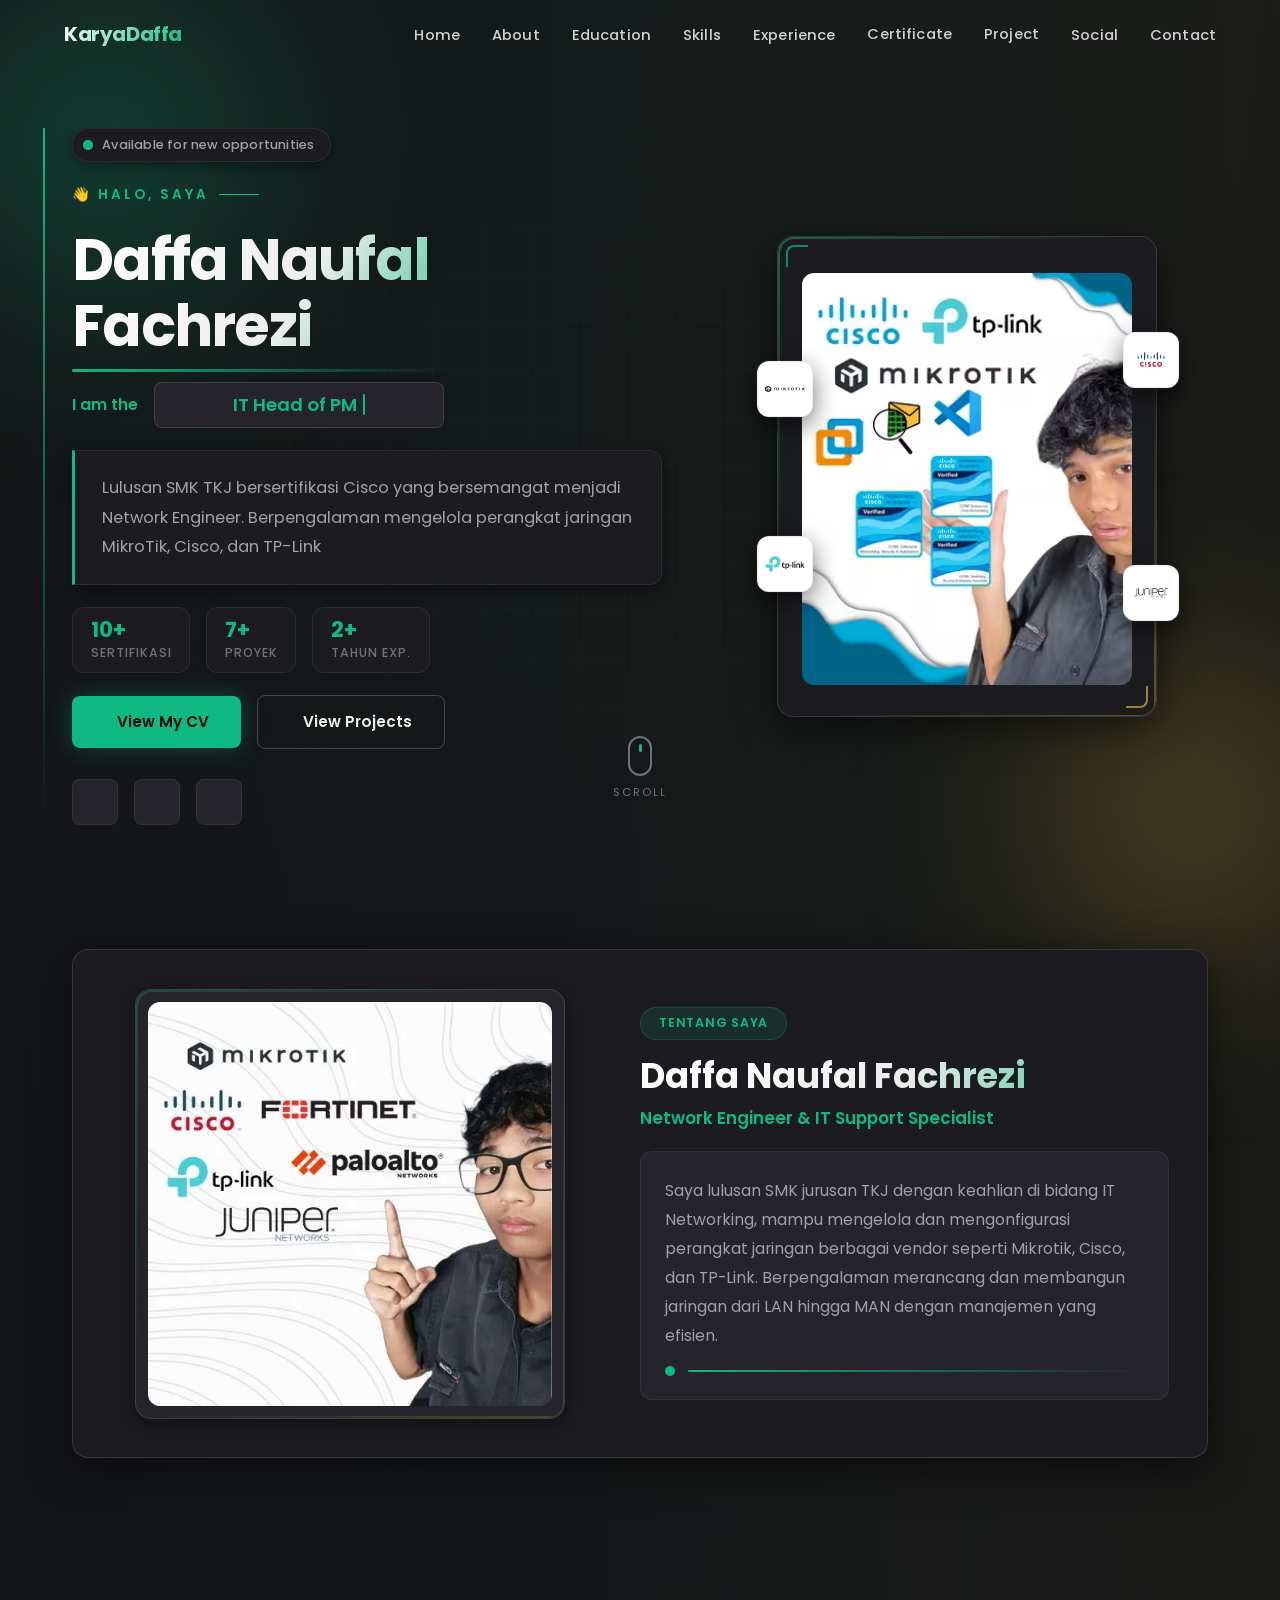
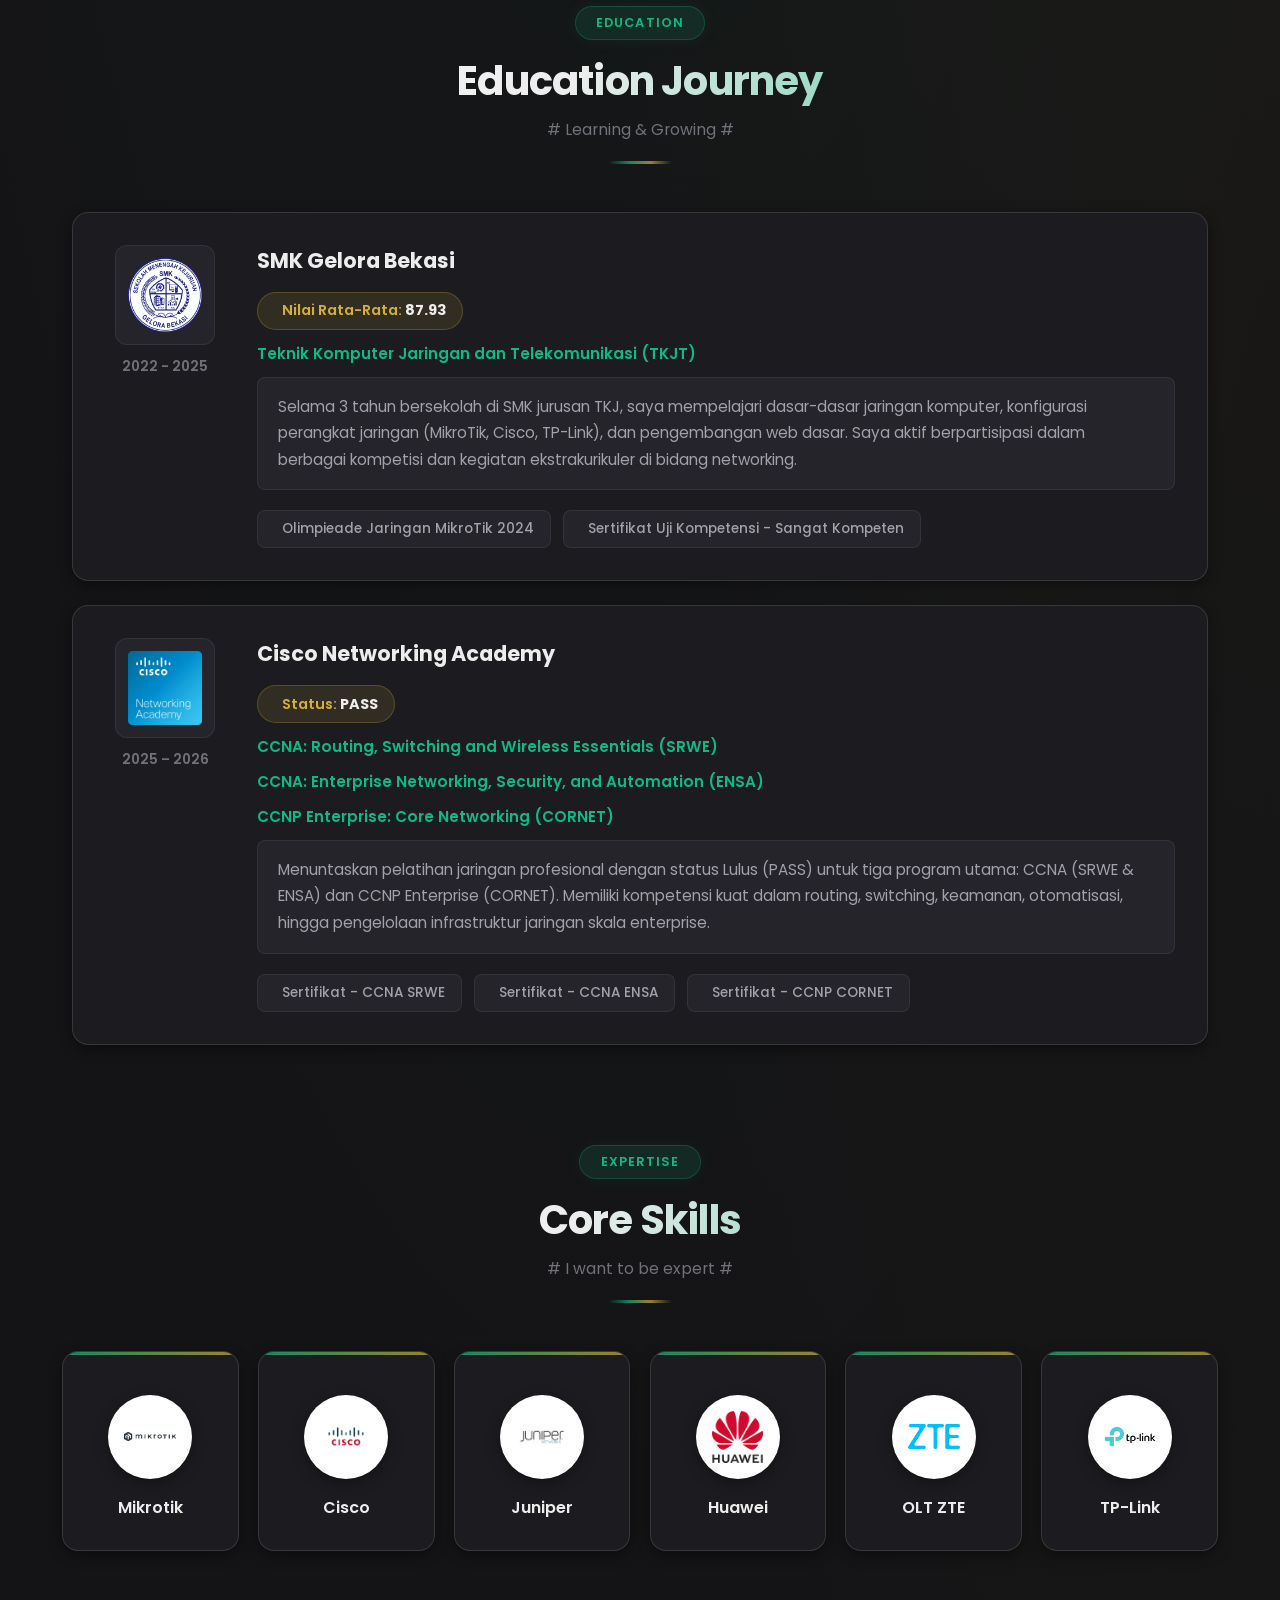
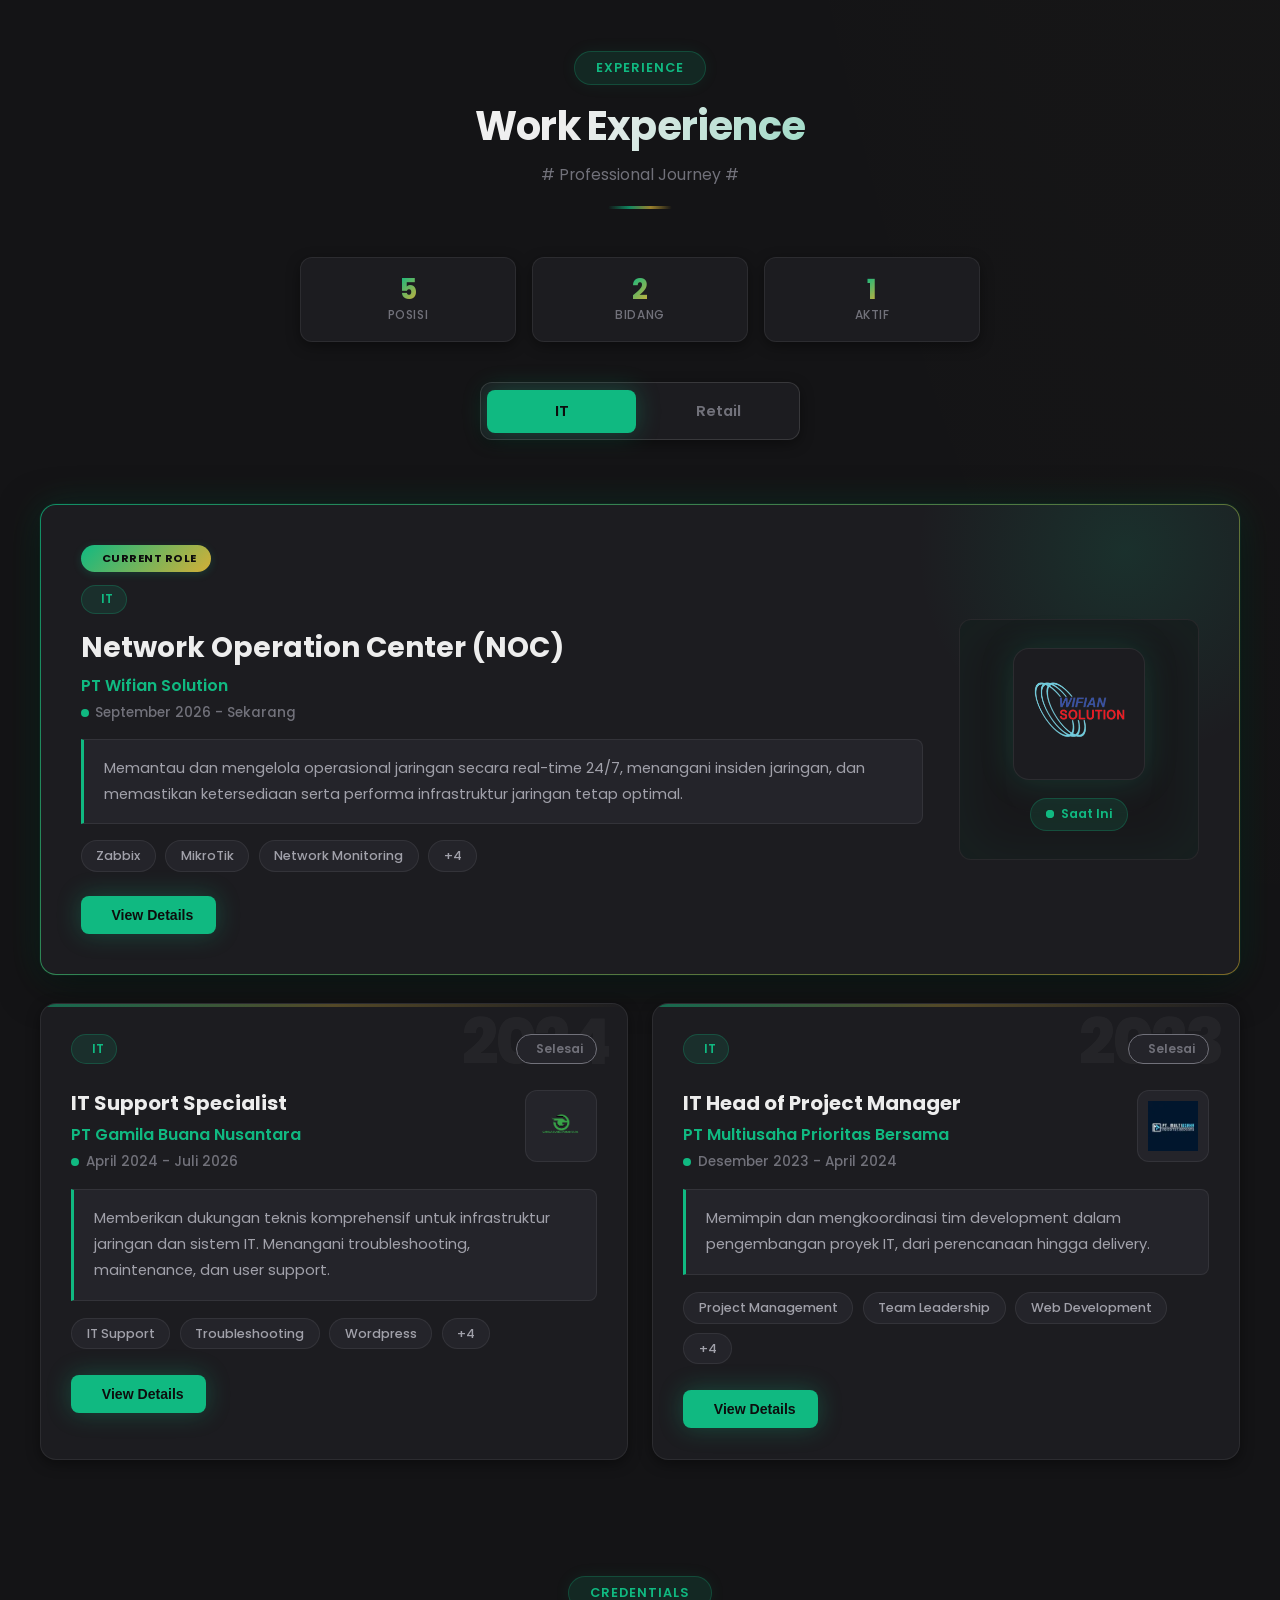
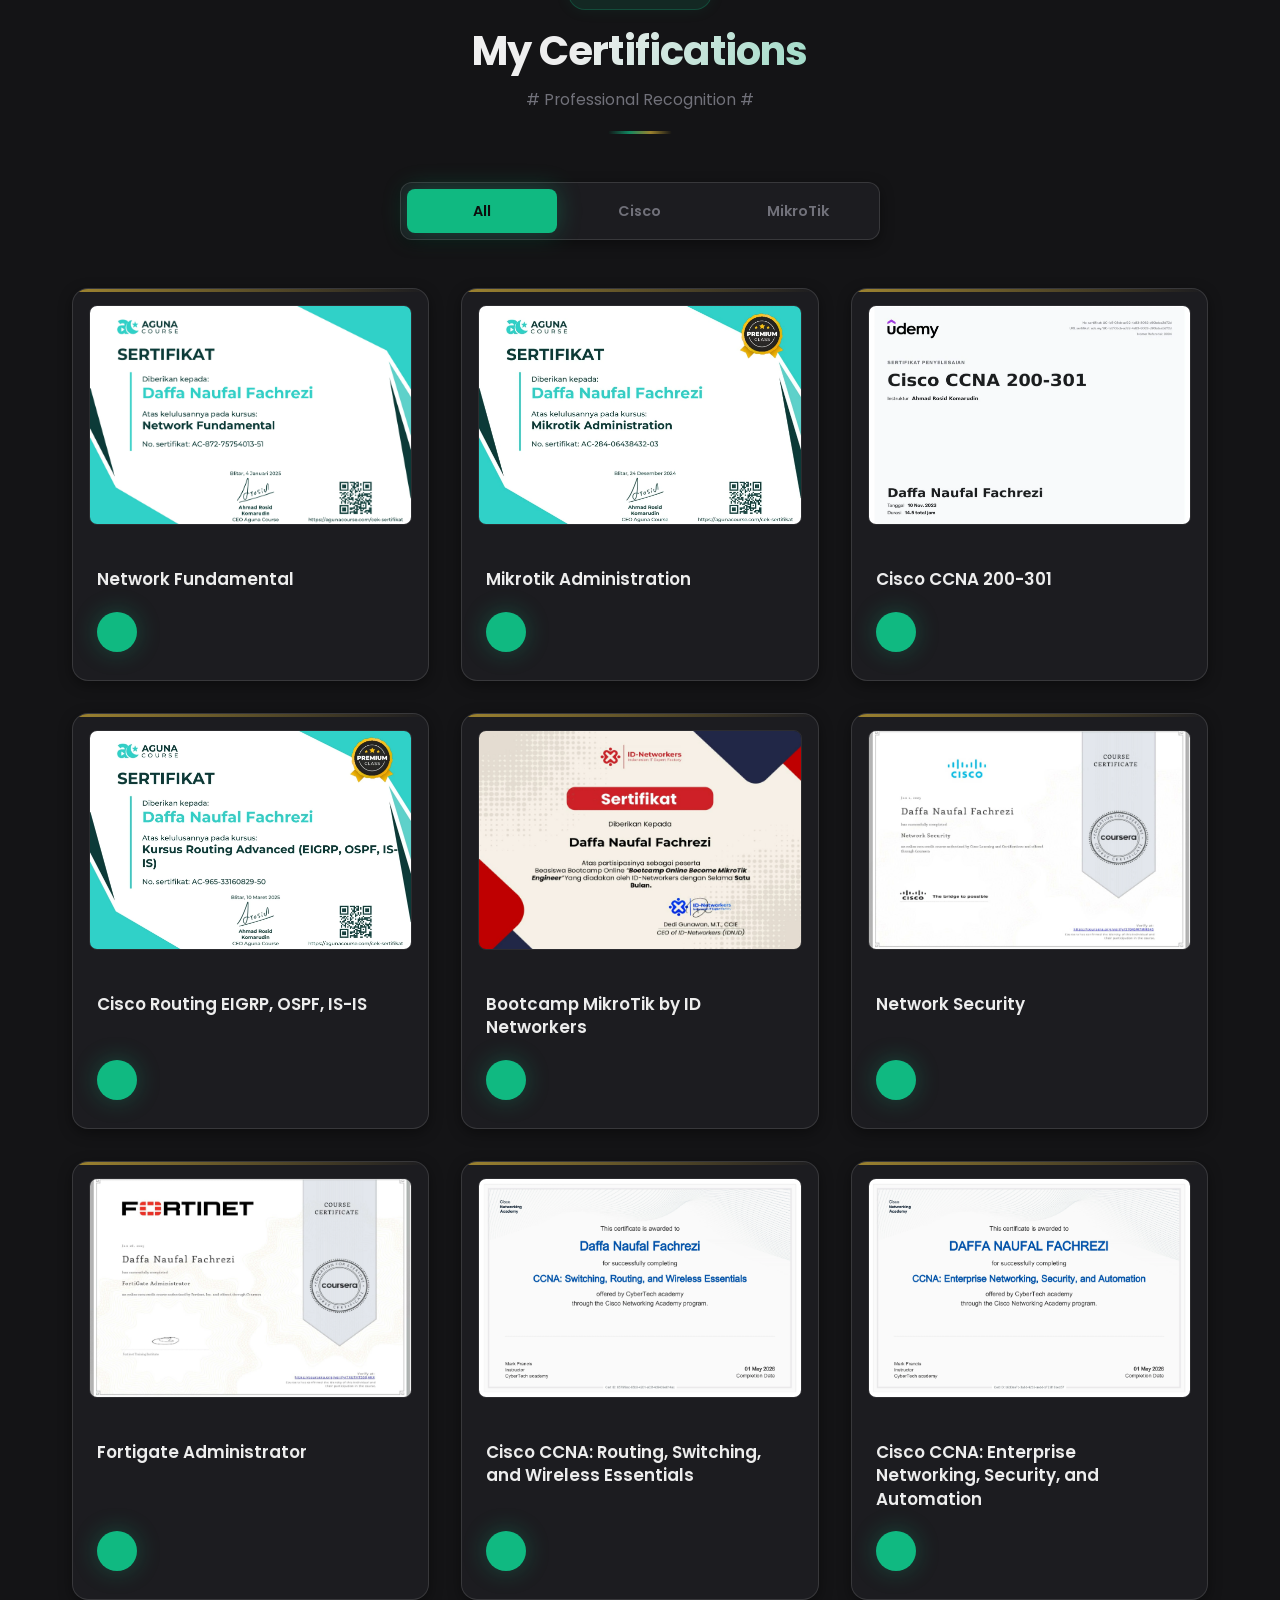
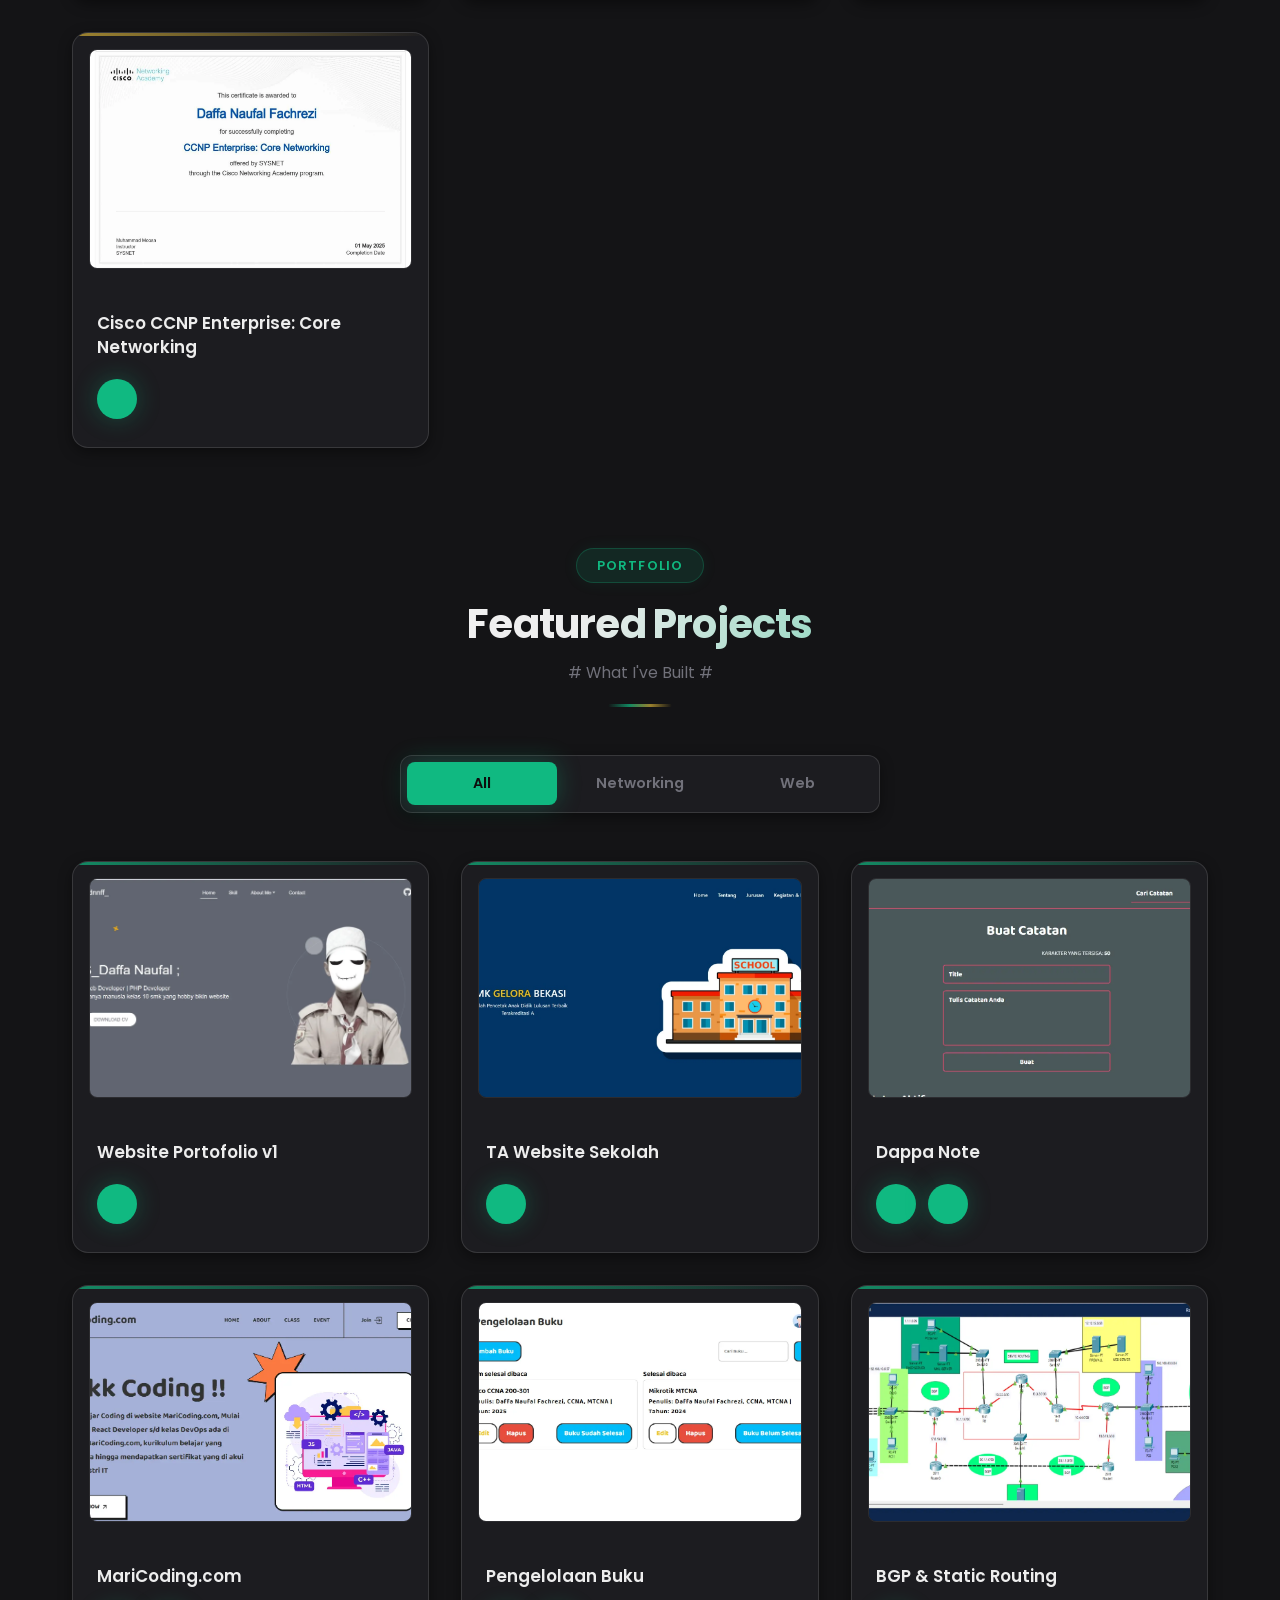
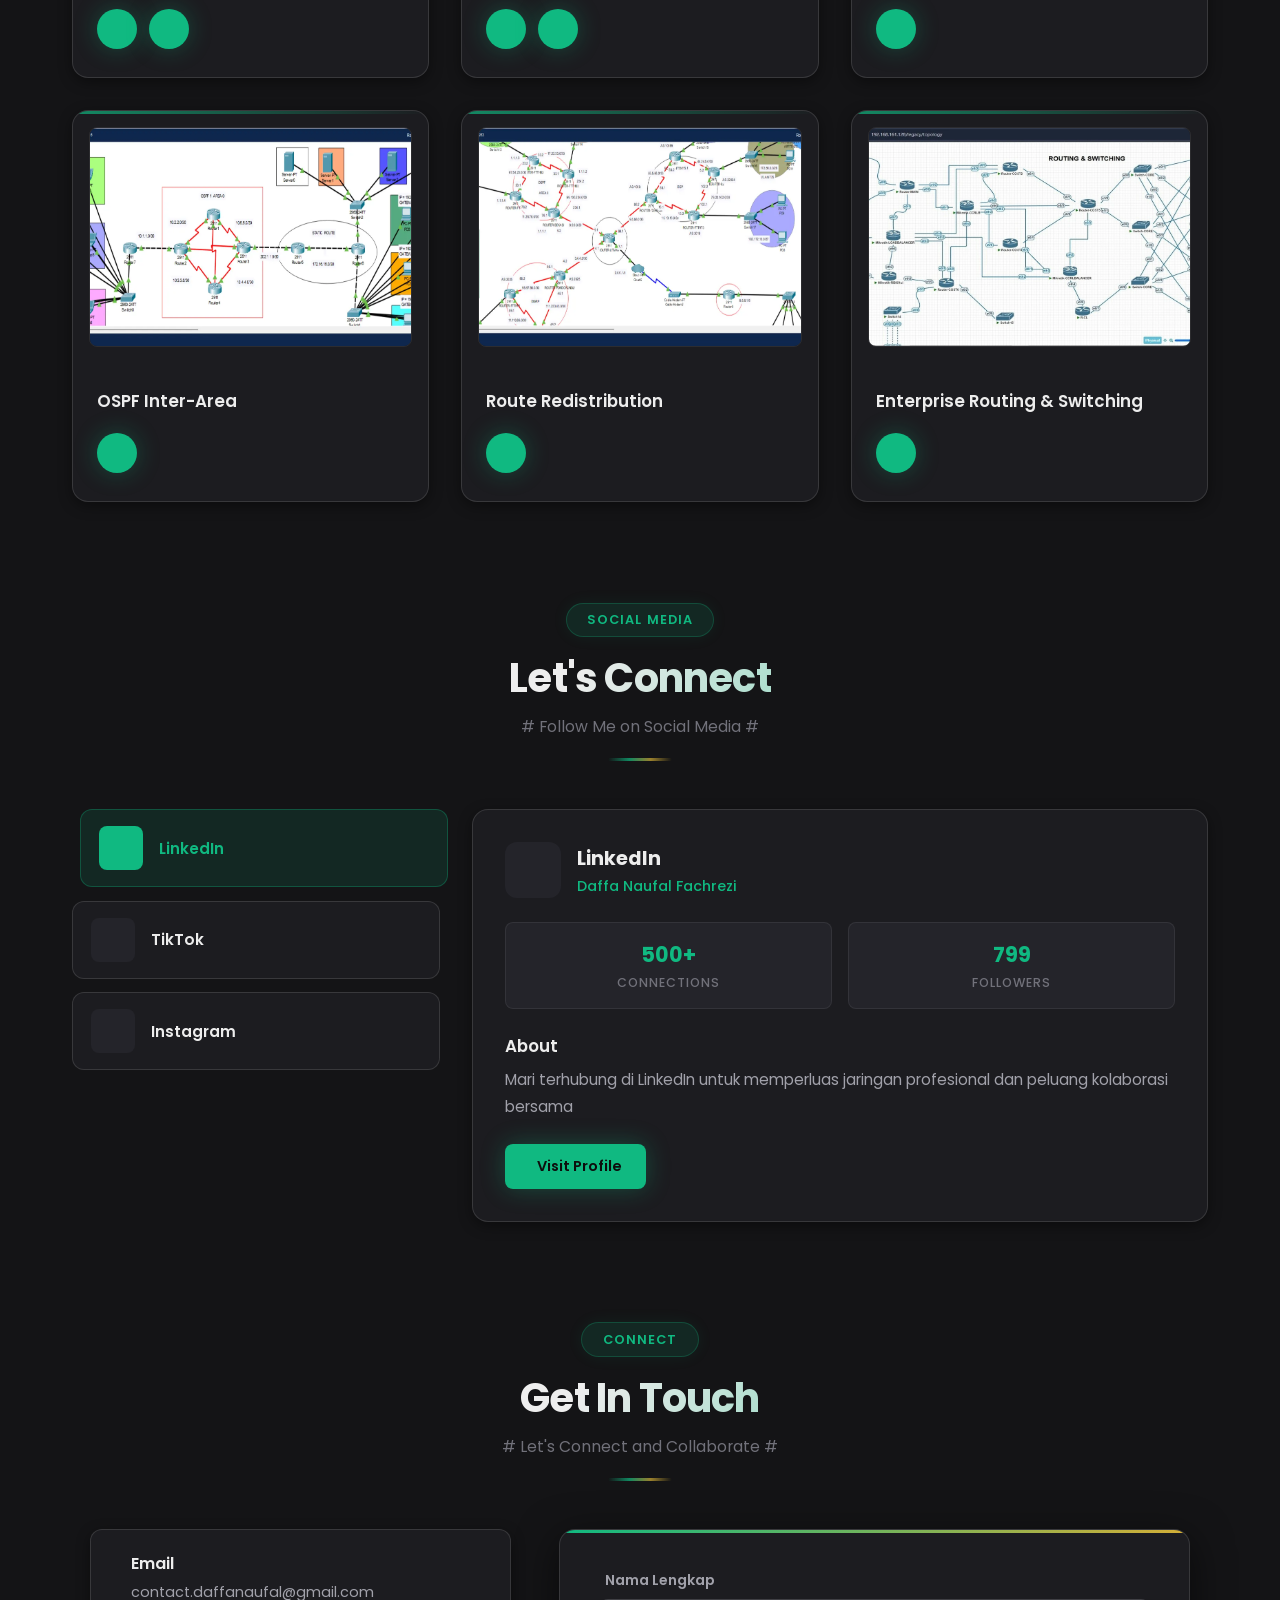
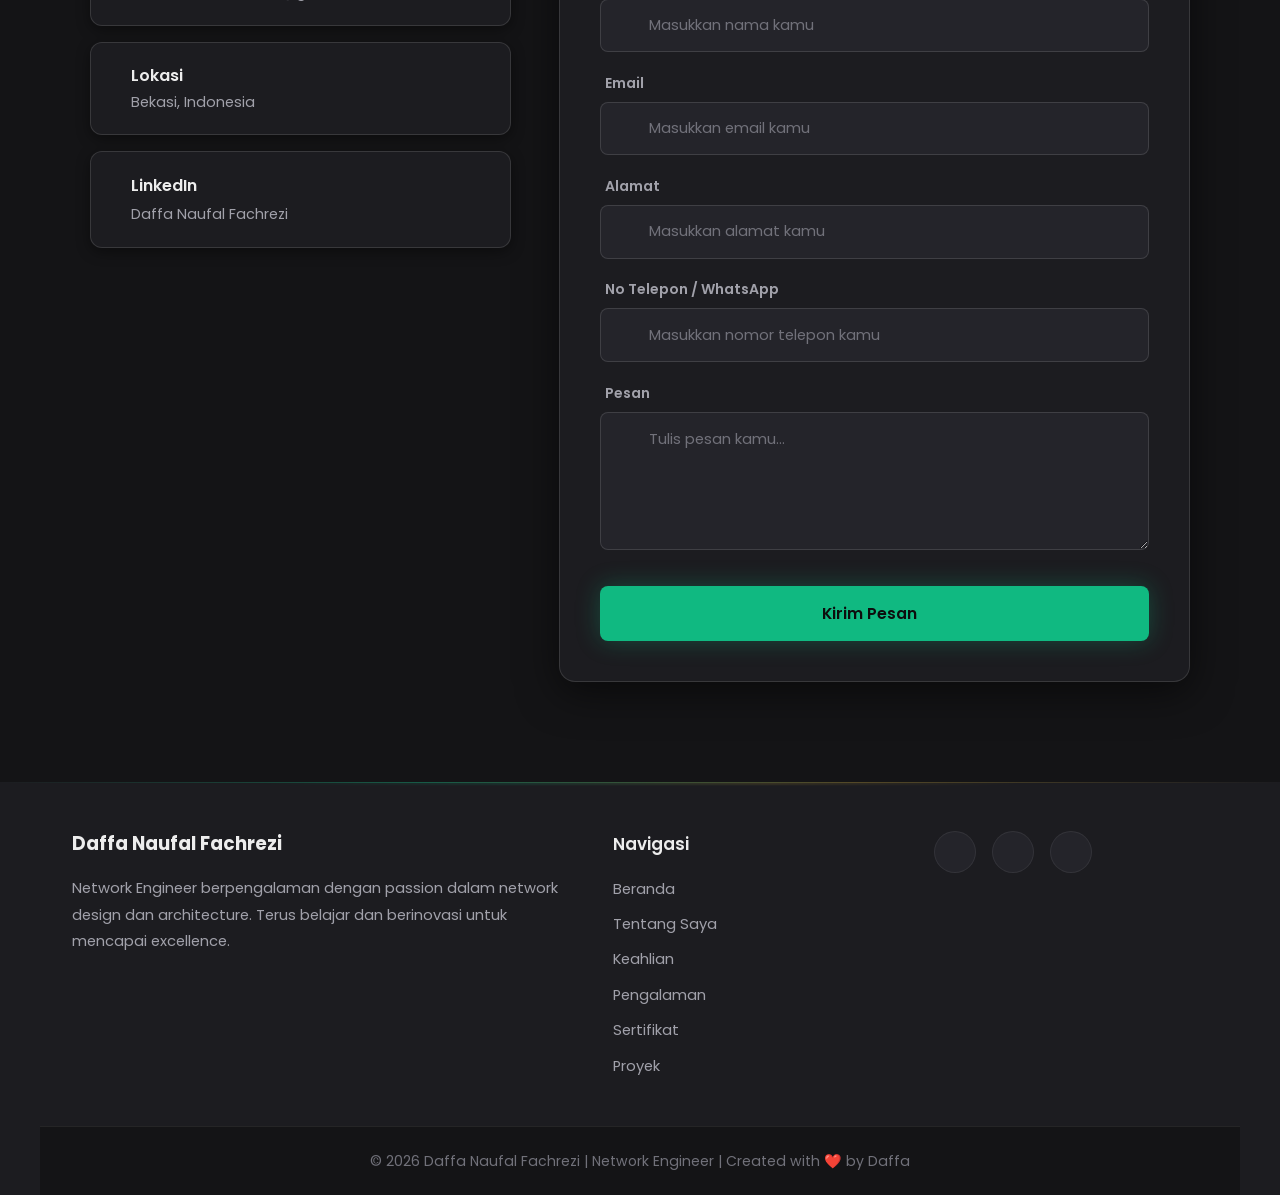
==== commit 0ba74a51: "Updated 16/10/2026:2310" ====
--- a/index.html
+++ b/index.html
@@ -396,25 +396,18 @@
                 <p># Professional Journey #</p>
             </div>
             <!-- Experience Stats Summary -->
-            <div class="experience-stats" data-aos="fade-up" data-aos-duration="700" data-aos-offset="0" data-aos-once="true">
-                <div class="exp-stat">
-                    <span class="exp-stat-num">2+</span>
-                    <span class="exp-stat-label">Years Experience</span>
-                </div>
-                <span class="exp-stat-divider"></span>
-                <div class="exp-stat">
-                    <span class="exp-stat-num">5</span>
-                    <span class="exp-stat-label">Roles Held</span>
-                </div>
-                <span class="exp-stat-divider"></span>
-                <div class="exp-stat">
-                    <span class="exp-stat-num">2</span>
-                    <span class="exp-stat-label">Industries</span>
-                </div>
-                <span class="exp-stat-divider"></span>
-                <div class="exp-stat">
-                    <span class="exp-stat-num">1</span>
-                    <span class="exp-stat-label">Current Role</span>
+            <div class="experience-stats" data-aos="fade-up" data-aos-offset="0" data-aos-once="true">
+                <div class="experience-stat">
+                    <strong>5</strong>
+                    <span>Posisi</span>
+                </div>
+                <div class="experience-stat">
+                    <strong>2</strong>
+                    <span>Bidang</span>
+                </div>
+                <div class="experience-stat">
+                    <strong>1</strong>
+                    <span>Aktif</span>
                 </div>
             </div>
             <!-- Experience Tabs -->
@@ -427,218 +420,208 @@
                 <!-- Experience Page 1 (IT) -->
                 <div class="experience-page experience-page--active" data-tab="it">
                     <!-- PT Wifian Solution (ACTIVE) - Featured Hero Card -->
-                    <div class="experience-featured" data-aos="fade-up" data-aos-duration="1000">
-                        <div class="timeline-card timeline-card--active" data-experience-id="4">
-                            <span class="corner-bracket corner-bracket--tl"></span>
-                            <span class="corner-bracket corner-bracket--tr"></span>
-                            <span class="corner-bracket corner-bracket--bl"></span>
-                            <span class="corner-bracket corner-bracket--br"></span>
-                            <div class="featured-ribbon">
-                                <ion-icon name="flame-outline" aria-hidden="true"></ion-icon>
-                                Current Role
-                            </div>
+                    <div class="experience-featured">
+                        <article class="timeline-card timeline-card--active" data-experience-id="4" data-aos="fade-up" data-aos-duration="1000">
+                            <div class="exp-hero-main">
+                                <div class="featured-ribbon">
+                                    <ion-icon name="flame-outline" aria-hidden="true"></ion-icon>
+                                    Current Role
+                                </div>
+                                <div class="experience-card-top">
+                                    <span class="role-category-badge">
+                                        <ion-icon name="code-slash-outline" aria-hidden="true"></ion-icon>
+                                        IT
+                                    </span>
+                                </div>
+                                <div class="experience-header">
+                                    <div class="experience-title">
+                                        <h3>Network Operation Center (NOC)</h3>
+                                        <p class="company-name">PT Wifian Solution</p>
+                                        <p class="work-period">September 2026 - Sekarang</p>
+                                    </div>
+                                </div>
+                                <p class="experience-description">
+                                    Memantau dan mengelola operasional jaringan secara real-time 24/7, menangani insiden jaringan, dan memastikan ketersediaan serta performa infrastruktur jaringan tetap optimal.
+                                </p>
+                                <div class="experience-skills-preview">
+                                    <span class="skill-tag">Zabbix</span>
+                                    <span class="skill-tag">MikroTik</span>
+                                    <span class="skill-tag">Network Monitoring</span>
+                                    <span class="skill-tag">+4</span>
+                                </div>
+                                <button class="view-experience-details" type="button" aria-label="View experience details">
+                                    <ion-icon name="eye-outline" aria-hidden="true"></ion-icon>
+                                    View Details
+                                </button>
+                            </div>
+                            <aside class="exp-hero-side">
+                                <div class="exp-hero-logo">
+                                    <img loading="lazy" src="./image/Experience/PTWS/wifian.png" alt="PT Wifian Solution Logo" width="80" height="80">
+                                </div>
+                                <span class="exp-hero-status">
+                                    <span class="role-status-dot"></span>
+                                    Saat Ini
+                                </span>
+                            </aside>
+                        </article>
+                    </div>
+
+                    <!-- Past IT Experiences -->
+                    <div class="experience-grid">
+                        <!-- PT Gamila Buana Nusantara -->
+                        <article class="timeline-card exp-card" data-experience-id="2" data-aos="fade-up" data-aos-duration="1000" data-aos-delay="100">
+                            <span class="exp-card-year" aria-hidden="true">2024</span>
                             <div class="experience-card-top">
                                 <span class="role-category-badge">
                                     <ion-icon name="code-slash-outline" aria-hidden="true"></ion-icon>
                                     IT
                                 </span>
-                                <span class="role-status-badge">
-                                    <span class="role-status-dot"></span>
-                                    Saat Ini
+                                <span class="role-status-badge role-status-badge--past">
+                                    <ion-icon name="checkmark-done-outline" aria-hidden="true"></ion-icon>
+                                    Selesai
                                 </span>
                             </div>
                             <div class="experience-header">
                                 <div class="experience-title">
-                                    <h3>Network Operation Center (NOC)</h3>
-                                    <p class="company-name">PT Wifian Solution</p>
-                                    <p class="work-period">September 2026 - Sekarang</p>
+                                    <h3>IT Support Specialist</h3>
+                                    <p class="company-name">PT Gamila Buana Nusantara</p>
+                                    <p class="work-period">April 2024 - Juli 2026</p>
                                 </div>
                                 <div class="experience-badge">
-                                    <img loading="lazy" src="./image/Experience/PTWS/wifian.png" alt="PT Wifian Solution Logo" width="80" height="80">
+                                    <img loading="lazy" src="/image/Experience/PTGBN/PTGBN.png" alt="PT Gamila Buana Nusantara Logo" width="80" height="80">
                                 </div>
                             </div>
                             <p class="experience-description">
-                                Memantau dan mengelola operasional jaringan secara real-time 24/7, menangani insiden jaringan, dan memastikan ketersediaan serta performa infrastruktur jaringan tetap optimal.
+                                Memberikan dukungan teknis komprehensif untuk infrastruktur jaringan dan sistem IT. Menangani troubleshooting, maintenance, dan user support.
                             </p>
                             <div class="experience-skills-preview">
-                                <span class="skill-tag">Zabbix</span>
-                                <span class="skill-tag">MikroTik</span>
-                                <span class="skill-tag">Network Monitoring</span>
+                                <span class="skill-tag">IT Support</span>
+                                <span class="skill-tag">Troubleshooting</span>
+                                <span class="skill-tag">Wordpress</span>
                                 <span class="skill-tag">+4</span>
                             </div>
                             <button class="view-experience-details" type="button" aria-label="View experience details">
                                 <ion-icon name="eye-outline" aria-hidden="true"></ion-icon>
                                 View Details
                             </button>
-                        </div>
-                    </div>
-
-                    <!-- Timeline for past IT experiences -->
-                    <div class="experience-timeline">
-                        <div class="timeline-line"></div>
-                        <!-- PT Gamila Buana Nusantara -->
-                        <div class="timeline-item timeline-item--left" data-aos="fade-up" data-aos-duration="1000" data-aos-delay="100">
-                            <div class="timeline-dot"></div>
-                            <div class="timeline-card" data-experience-id="2">
-                                <div class="experience-card-top">
-                                    <span class="role-category-badge">
-                                        <ion-icon name="code-slash-outline" aria-hidden="true"></ion-icon>
-                                        IT
-                                    </span>
-                                    <span class="role-status-badge role-status-badge--past">
-                                        <ion-icon name="checkmark-done-outline" aria-hidden="true"></ion-icon>
-                                        Selesai
-                                    </span>
-                                </div>
-                                <div class="experience-header">
-                                    <div class="experience-title">
-                                        <h3>IT Support Specialist</h3>
-                                        <p class="company-name">PT Gamila Buana Nusantara</p>
-                                        <p class="work-period">April 2024 - Juli 2026</p>
-                                    </div>
-                                    <div class="experience-badge">
-                                        <img loading="lazy" src="/image/Experience/PTGBN/PTGBN.png" alt="PT Gamila Buana Nusantara Logo" width="80" height="80">
-                                    </div>
-                                </div>
-                                <p class="experience-description">
-                                    Memberikan dukungan teknis komprehensif untuk infrastruktur jaringan dan sistem IT. Menangani troubleshooting, maintenance, dan user support.
-                                </p>
-                                <div class="experience-skills-preview">
-                                    <span class="skill-tag">IT Support</span>
-                                    <span class="skill-tag">Troubleshooting</span>
-                                    <span class="skill-tag">Wordpress</span>
-                                    <span class="skill-tag">+4</span>
-                                </div>
-                                <button class="view-experience-details" type="button" aria-label="View experience details">
-                                    <ion-icon name="eye-outline" aria-hidden="true"></ion-icon>
-                                    View Details
-                                </button>
-                            </div>
-                        </div>
+                        </article>
                         <!-- PT Multiusaha Prioritas Bersama -->
-                        <div class="timeline-item timeline-item--right" data-aos="fade-up" data-aos-duration="1000" data-aos-delay="200">
-                            <div class="timeline-dot"></div>
-                            <div class="timeline-card" data-experience-id="1">
-                                <div class="experience-card-top">
-                                    <span class="role-category-badge">
-                                        <ion-icon name="code-slash-outline" aria-hidden="true"></ion-icon>
-                                        IT
-                                    </span>
-                                    <span class="role-status-badge role-status-badge--past">
-                                        <ion-icon name="checkmark-done-outline" aria-hidden="true"></ion-icon>
-                                        Selesai
-                                    </span>
-                                </div>
-                                <div class="experience-header">
-                                    <div class="experience-title">
-                                        <h3>IT Head of Project Manager</h3>
-                                        <p class="company-name">PT Multiusaha Prioritas Bersama</p>
-                                        <p class="work-period">Desember 2023 - April 2024</p>
-                                    </div>
-                                    <div class="experience-badge">
-                                        <img loading="lazy" src="/image/Experience/PTMPB/PTMPB.webp" alt="PT Multiusaha Prioritas Bersama Logo" width="80" height="80">
-                                    </div>
-                                </div>
-                                <p class="experience-description">
-                                    Memimpin dan mengkoordinasi tim development dalam pengembangan proyek IT, dari perencanaan hingga delivery.
-                                </p>
-                                <div class="experience-skills-preview">
-                                    <span class="skill-tag">Project Management</span>
-                                    <span class="skill-tag">Team Leadership</span>
-                                    <span class="skill-tag">Web Development</span>
-                                    <span class="skill-tag">+4</span>
-                                </div>
-                                <button class="view-experience-details" type="button" aria-label="View experience details">
-                                    <ion-icon name="eye-outline" aria-hidden="true"></ion-icon>
-                                    View Details
-                                </button>
-                            </div>
-                        </div>
+                        <article class="timeline-card exp-card" data-experience-id="1" data-aos="fade-up" data-aos-duration="1000" data-aos-delay="200">
+                            <span class="exp-card-year" aria-hidden="true">2023</span>
+                            <div class="experience-card-top">
+                                <span class="role-category-badge">
+                                    <ion-icon name="code-slash-outline" aria-hidden="true"></ion-icon>
+                                    IT
+                                </span>
+                                <span class="role-status-badge role-status-badge--past">
+                                    <ion-icon name="checkmark-done-outline" aria-hidden="true"></ion-icon>
+                                    Selesai
+                                </span>
+                            </div>
+                            <div class="experience-header">
+                                <div class="experience-title">
+                                    <h3>IT Head of Project Manager</h3>
+                                    <p class="company-name">PT Multiusaha Prioritas Bersama</p>
+                                    <p class="work-period">Desember 2023 - April 2024</p>
+                                </div>
+                                <div class="experience-badge">
+                                    <img loading="lazy" src="/image/Experience/PTMPB/PTMPB.webp" alt="PT Multiusaha Prioritas Bersama Logo" width="80" height="80">
+                                </div>
+                            </div>
+                            <p class="experience-description">
+                                Memimpin dan mengkoordinasi tim development dalam pengembangan proyek IT, dari perencanaan hingga delivery.
+                            </p>
+                            <div class="experience-skills-preview">
+                                <span class="skill-tag">Project Management</span>
+                                <span class="skill-tag">Team Leadership</span>
+                                <span class="skill-tag">Web Development</span>
+                                <span class="skill-tag">+4</span>
+                            </div>
+                            <button class="view-experience-details" type="button" aria-label="View experience details">
+                                <ion-icon name="eye-outline" aria-hidden="true"></ion-icon>
+                                View Details
+                            </button>
+                        </article>
                     </div>
                 </div>
 
                 <!-- Experience Page 2 (Retail) -->
                 <div class="experience-page" data-tab="retail">
-                    <div class="experience-timeline">
-                        <div class="timeline-line"></div>
+                    <div class="experience-grid">
                         <!-- PT Home Credit Indonesia -->
-                        <div class="timeline-item timeline-item--left timeline-item--retail" data-aos="fade-up" data-aos-duration="1000">
-                            <div class="timeline-dot"></div>
-                            <div class="timeline-card" data-experience-id="3">
-                                <div class="experience-card-top">
-                                    <span class="role-category-badge role-category-badge--retail">
-                                        <ion-icon name="cart-outline" aria-hidden="true"></ion-icon>
-                                        Retail
-                                    </span>
-                                    <span class="role-status-badge role-status-badge--past">
-                                        <ion-icon name="checkmark-done-outline" aria-hidden="true"></ion-icon>
-                                        Selesai
-                                    </span>
-                                </div>
-                                <div class="experience-header">
-                                    <div class="experience-title">
-                                        <h3>Sales Associate</h3>
-                                        <p class="company-name">PT Home Credit Indonesia</p>
-                                        <p class="work-period">Oktober 2025 - Januari 2026</p>
-                                    </div>
-                                    <div class="experience-badge">
-                                        <img loading="lazy" src="./image/Experience/PTHCI/PTHCI.webp" alt="PT Home Credit Indonesia" width="80" height="80">
-                                    </div>
-                                </div>
-                                <p class="experience-description">
-                                    Melayani pelanggan, menawarkan produk dan promo pembiayaan, serta menjaga risk dengan screening sesuai SOP.
-                                </p>
-                                <div class="experience-skills-preview">
-                                    <span class="skill-tag">Sales</span>
-                                    <span class="skill-tag">Customer Service</span>
-                                    <span class="skill-tag">Marketing</span>
-                                    <span class="skill-tag">+3</span>
-                                </div>
-                                <button class="view-experience-details" type="button" aria-label="View experience details">
-                                    <ion-icon name="eye-outline" aria-hidden="true"></ion-icon>
-                                    View Details
-                                </button>
-                            </div>
-                        </div>
+                        <article class="timeline-card exp-card" data-experience-id="3" data-aos="fade-up" data-aos-duration="1000">
+                            <span class="exp-card-year" aria-hidden="true">2025</span>
+                            <div class="experience-card-top">
+                                <span class="role-category-badge role-category-badge--retail">
+                                    <ion-icon name="cart-outline" aria-hidden="true"></ion-icon>
+                                    Retail
+                                </span>
+                                <span class="role-status-badge role-status-badge--past">
+                                    <ion-icon name="checkmark-done-outline" aria-hidden="true"></ion-icon>
+                                    Selesai
+                                </span>
+                            </div>
+                            <div class="experience-header">
+                                <div class="experience-title">
+                                    <h3>Sales Associate</h3>
+                                    <p class="company-name">PT Home Credit Indonesia</p>
+                                    <p class="work-period">Oktober 2025 - Januari 2026</p>
+                                </div>
+                                <div class="experience-badge">
+                                    <img loading="lazy" src="./image/Experience/PTHCI/PTHCI.webp" alt="PT Home Credit Indonesia" width="80" height="80">
+                                </div>
+                            </div>
+                            <p class="experience-description">
+                                Melayani pelanggan, menawarkan produk dan promo pembiayaan, serta menjaga risk dengan screening sesuai SOP.
+                            </p>
+                            <div class="experience-skills-preview">
+                                <span class="skill-tag">Sales</span>
+                                <span class="skill-tag">Customer Service</span>
+                                <span class="skill-tag">Marketing</span>
+                                <span class="skill-tag">+3</span>
+                            </div>
+                            <button class="view-experience-details" type="button" aria-label="View experience details">
+                                <ion-icon name="eye-outline" aria-hidden="true"></ion-icon>
+                                View Details
+                            </button>
+                        </article>
                         <!-- Toko Mama -->
-                        <div class="timeline-item timeline-item--right timeline-item--retail" data-aos="fade-up" data-aos-duration="1000" data-aos-delay="150">
-                            <div class="timeline-dot"></div>
-                            <div class="timeline-card" data-experience-id="5">
-                                <div class="experience-card-top">
-                                    <span class="role-category-badge role-category-badge--retail">
-                                        <ion-icon name="cart-outline" aria-hidden="true"></ion-icon>
-                                        Retail
-                                    </span>
-                                    <span class="role-status-badge role-status-badge--past">
-                                        <ion-icon name="checkmark-done-outline" aria-hidden="true"></ion-icon>
-                                        Selesai
-                                    </span>
-                                </div>
-                                <div class="experience-header">
-                                    <div class="experience-title">
-                                        <h3>Store Crew</h3>
-                                        <p class="company-name">Toko Mama</p>
-                                        <p class="work-period">Mei 2022 - November 2023</p>
-                                    </div>
-                                    <div class="experience-badge experience-badge--placeholder">
-                                        <ion-icon name="storefront-outline" aria-hidden="true"></ion-icon>
-                                    </div>
-                                </div>
-                                <p class="experience-description">
-                                    Bertanggung jawab atas operasional toko sehari-hari, melayani pelanggan, mengelola stok barang, dan menjaga kebersihan toko.
-                                </p>
-                                <div class="experience-skills-preview">
-                                    <span class="skill-tag">Customer Service</span>
-                                    <span class="skill-tag">Inventory Management</span>
-                                    <span class="skill-tag">Cashier</span>
-                                    <span class="skill-tag">+3</span>
-                                </div>
-                                <button class="view-experience-details" type="button" aria-label="View experience details">
-                                    <ion-icon name="eye-outline" aria-hidden="true"></ion-icon>
-                                    View Details
-                                </button>
-                            </div>
-                        </div>
+                        <article class="timeline-card exp-card" data-experience-id="5" data-aos="fade-up" data-aos-duration="1000" data-aos-delay="150">
+                            <span class="exp-card-year" aria-hidden="true">2022</span>
+                            <div class="experience-card-top">
+                                <span class="role-category-badge role-category-badge--retail">
+                                    <ion-icon name="cart-outline" aria-hidden="true"></ion-icon>
+                                    Retail
+                                </span>
+                                <span class="role-status-badge role-status-badge--past">
+                                    <ion-icon name="checkmark-done-outline" aria-hidden="true"></ion-icon>
+                                    Selesai
+                                </span>
+                            </div>
+                            <div class="experience-header">
+                                <div class="experience-title">
+                                    <h3>Store Crew</h3>
+                                    <p class="company-name">Toko Mama</p>
+                                    <p class="work-period">Mei 2022 - November 2023</p>
+                                </div>
+                                <div class="experience-badge">
+                                    <img loading="lazy" src="./image/Experience/PTSER/toko_mama_logo.jpg" alt="Toko Mama Logo" width="80" height="80">
+                                </div>
+                            </div>
+                            <p class="experience-description">
+                                Bertanggung jawab atas operasional toko sehari-hari, melayani pelanggan, mengelola stok barang, dan menjaga kebersihan toko.
+                            </p>
+                            <div class="experience-skills-preview">
+                                <span class="skill-tag">Customer Service</span>
+                                <span class="skill-tag">Inventory Management</span>
+                                <span class="skill-tag">Cashier</span>
+                                <span class="skill-tag">+3</span>
+                            </div>
+                            <button class="view-experience-details" type="button" aria-label="View experience details">
+                                <ion-icon name="eye-outline" aria-hidden="true"></ion-icon>
+                                View Details
+                            </button>
+                        </article>
                     </div>
                 </div>
             </div>
--- a/app.css
+++ b/app.css
@@ -1651,6 +1651,52 @@
   padding: 0 1rem
 }
 
+/* ===== Stats Summary ===== */
+.experience-stats {
+  display: flex;
+  flex-wrap: wrap;
+  justify-content: center;
+  gap: 1rem;
+  max-width: 680px;
+  margin: 2.5rem auto
+}
+.experience-stat {
+  flex: 1 1 0;
+  min-width: 140px;
+  display: flex;
+  flex-direction: column;
+  align-items: center;
+  gap: .15rem;
+  padding: 1.1rem 1.25rem;
+  background: var(--de-surface);
+  border: var(--de-border);
+  border-radius: var(--de-radius);
+  box-shadow: var(--de-shadow-sm);
+  transition: border-color 0.3s ease, transform 0.3s ease
+}
+.experience-stat:hover {
+  border-color: rgba(16,185,129,.3);
+  transform: translateY(-3px)
+}
+.experience-stat strong {
+  font-family: var(--poppins);
+  font-size: 1.7rem;
+  font-weight: 700;
+  line-height: 1;
+  background: linear-gradient(135deg, var(--de-accent), var(--de-gold));
+  -webkit-background-clip: text;
+  background-clip: text;
+  -webkit-text-fill-color: transparent
+}
+.experience-stat span {
+  font-family: var(--poppins);
+  font-size: .75rem;
+  font-weight: 500;
+  letter-spacing: .6px;
+  text-transform: uppercase;
+  color: var(--de-text-muted)
+}
+
 .container-experience {
   position: relative;
   width: 100%;
@@ -1661,7 +1707,7 @@
   display: none;
   width: 100%;
   flex-direction: column;
-  gap: 2rem
+  gap: 1.75rem
 }
 .experience-page--active { display: flex }
 
@@ -1671,132 +1717,144 @@
   position: relative
 }
 .featured-ribbon {
-  position: absolute;
-  top: -12px;
-  right: 1.5rem;
-  z-index: 5;
   display: inline-flex;
   align-items: center;
   gap: .4rem;
-  padding: .4rem 1rem;
+  padding: .3rem .9rem;
   background: linear-gradient(135deg, var(--de-accent), var(--de-gold));
   color: #0d0d0d;
-  font-size: .75rem;
+  font-size: .7rem;
   font-weight: 700;
   font-family: var(--poppins);
   border-radius: 999px;
-  box-shadow: 0 4px 16px rgba(16,185,129,.4);
-  letter-spacing: .3px
-}
-.featured-ribbon ion-icon { font-size: 1rem }
-
-/* ===== Vertical Timeline ===== */
-.experience-timeline {
-  position: relative;
-  width: 100%;
-  padding: 1.5rem 0
-}
-.timeline-line {
-  position: absolute;
-  left: 50%;
-  top: 0;
-  bottom: 0;
-  width: 2px;
-  background: linear-gradient(180deg, var(--de-accent) 0%, rgba(16,185,129,.3) 50%, transparent 100%);
-  transform: translateX(-50%)
-}
-.timeline-item {
-  position: relative;
-  width: 50%;
-  padding: 1rem 2.5rem
-}
-.timeline-item--left {
-  left: 0;
-  text-align: right
-}
-.timeline-item--right {
-  left: 50%;
-  text-align: left
-}
-.timeline-dot {
-  position: absolute;
-  top: 2rem;
-  width: 16px;
-  height: 16px;
+  box-shadow: 0 2px 8px rgba(16,185,129,0.2);
+  letter-spacing: .5px;
+  text-transform: uppercase;
+  width: fit-content;
+  z-index: 5;
+  margin-bottom: -0.2rem;
+}
+
+.featured-ribbon ion-icon { 
+  font-size: 1rem;
+}
+
+/* ===== Base Card ===== */
+.timeline-card {
+  position: relative;
   background: var(--de-surface);
-  border: 3px solid var(--de-accent);
-  border-radius: 50%;
-  z-index: 2;
-  box-shadow: 0 0 0 4px rgba(16,185,129,.15), 0 0 12px rgba(16,185,129,.4)
-}
-.timeline-item--left .timeline-dot {
-  right: -8px
-}
-.timeline-item--right .timeline-dot {
-  left: -8px
-}
-/* Connector arrow from card to timeline */
-.timeline-item--left .timeline-card::after {
-  content: "";
-  position: absolute;
-  top: 2rem;
-  right: -12px;
-  width: 0;
-  height: 0;
-  border-top: 10px solid transparent;
-  border-bottom: 10px solid transparent;
-  border-left: 12px solid var(--de-surface-2);
-  z-index: 1
-}
-.timeline-item--right .timeline-card::after {
-  content: "";
-  position: absolute;
-  top: 2rem;
-  left: -12px;
-  width: 0;
-  height: 0;
-  border-top: 10px solid transparent;
-  border-bottom: 10px solid transparent;
-  border-right: 12px solid var(--de-surface-2);
-  z-index: 1
-}
-
-.timeline-card {
-  background: var(--de-surface);
-  padding: 1.75rem;
-  box-shadow: var(--de-shadow-sm);
   border: var(--de-border);
   border-radius: var(--de-radius-lg);
-  transition: all 0.35s cubic-bezier(.4,0,.2,1);
+  box-shadow: var(--de-shadow-sm);
+  padding: 1.75rem;
   display: flex;
   flex-direction: column;
   gap: 1.1rem;
-  position: relative;
-  overflow: hidden
-}
-/* Left accent bar */
+  overflow: hidden;
+  transition: transform 0.35s cubic-bezier(.4,0,.2,1), box-shadow 0.35s ease, border-color 0.35s ease
+}
 .timeline-card::before {
   content: "";
   position: absolute;
   top: 0; left: 0;
-  width: 3px;
-  height: 100%;
-  background: linear-gradient(180deg, var(--de-accent), transparent);
-  opacity: .8;
+  width: 100%;
+  height: 3px;
+  background: linear-gradient(90deg, var(--de-accent), rgba(212,175,55,.6), transparent);
+  opacity: .5;
   transition: opacity 0.3s ease
 }
-.timeline-card:hover {
-  transform: translateY(-4px);
-  box-shadow: var(--de-shadow), 0 0 32px rgba(16,185,129,.15);
-  border-color: rgba(16,185,129,.3)
-}
 .timeline-card:hover::before { opacity: 1 }
+
+/* ===== Hero: inner layout ===== */
+.exp-hero-main {
+  position: relative;
+  z-index: 2;
+  display: flex;
+  flex-direction: column;
+  gap: 1rem
+}
+.exp-hero-side {
+  position: relative;
+  z-index: 2;
+  display: flex;
+  flex-direction: column;
+  align-items: center;
+  justify-content: center;
+  gap: 1.1rem;
+  padding: 1.75rem 1.25rem;
+  background: var(--de-bg-soft);
+  border: var(--de-border);
+  border-radius: var(--de-radius);
+  box-shadow: inset 0 0 60px rgba(16,185,129,.07)
+}
+.exp-hero-logo {
+  width: 132px; height: 132px;
+  display: grid;
+  place-items: center;
+  padding: 14px;
+  background: var(--de-surface);
+  border: var(--de-border);
+  border-radius: var(--de-radius-lg);
+  box-shadow: 0 0 34px rgba(16,185,129,.2)
+}
+.exp-hero-logo img { width: 100%; height: 100%; object-fit: contain }
+.exp-hero-status {
+  display: inline-flex;
+  align-items: center;
+  gap: .45rem;
+  padding: .4rem .95rem;
+  background: var(--de-accent-soft);
+  color: var(--de-accent);
+  font-family: var(--poppins);
+  font-size: .78rem;
+  font-weight: 600;
+  border: 1px solid rgba(16,185,129,.25);
+  border-radius: 999px
+}
+
+/* ===== Bento Grid (past experiences) ===== */
+.experience-grid {
+  display: grid;
+  grid-template-columns: repeat(2, minmax(0, 1fr));
+  gap: 1.5rem
+}
+.exp-card { padding: 1.9rem }
+.exp-card > *:not(.exp-card-year) {
+  position: relative;
+  z-index: 1
+}
+.exp-card:hover {
+  transform: translateY(-6px);
+  border-color: rgba(16,185,129,.35);
+  box-shadow: var(--de-shadow), 0 0 32px rgba(16,185,129,.15)
+}
+.exp-card-year {
+  position: absolute;
+  top: .4rem;
+  right: 1.15rem;
+  z-index: 0;
+  font-family: var(--poppins);
+  font-size: 4rem;
+  font-weight: 800;
+  line-height: 1;
+  letter-spacing: -3px;
+  color: rgba(255,255,255,.04);
+  pointer-events: none;
+  user-select: none;
+  transition: color 0.35s ease
+}
+.exp-card:hover .exp-card-year { color: rgba(16,185,129,.09) }
 
 /* ===== Active (Current) Experience Card ===== */
 .timeline-card--active {
+  display: grid;
+  grid-template-columns: minmax(0, 1fr) 240px;
+  align-items: center;
+  gap: 2.25rem;
+  padding: 2.5rem;
   background:
     linear-gradient(var(--de-surface), var(--de-surface)) padding-box,
-    linear-gradient(135deg, rgba(16,185,129,.7), rgba(212,175,55,.5)) border-box;
+    linear-gradient(135deg, rgba(16,185,129,.75), rgba(212,175,55,.55)) border-box;
   border: 1.5px solid transparent;
   box-shadow:
     var(--de-shadow),
@@ -1809,12 +1867,18 @@
   0%, 100% { box-shadow: var(--de-shadow), 0 0 36px rgba(16,185,129,.18), 0 0 0 1px rgba(16,185,129,.08) }
   50% { box-shadow: var(--de-shadow), 0 0 52px rgba(16,185,129,.28), 0 0 0 1px rgba(16,185,129,.14) }
 }
-.timeline-card--active::before {
-  opacity: 1;
-  width: 4px;
-  background: linear-gradient(180deg, var(--de-accent), var(--de-gold))
-}
-.timeline-card--active .experience-header { position: relative; z-index: 2 }
+.timeline-card--active::before { display: none }
+.timeline-card--active::after {
+  content: "";
+  position: absolute;
+  top: -35%;
+  right: -8%;
+  width: 420px;
+  height: 420px;
+  background: radial-gradient(circle, rgba(16,185,129,.13), transparent 70%);
+  pointer-events: none;
+  z-index: 0
+}
 .timeline-card--active:hover {
   transform: translateY(-6px);
   box-shadow:
@@ -1823,8 +1887,10 @@
     0 0 0 1px rgba(16,185,129,.16)
 }
 /* Pulsing dot on the status badge */
-.role-status-badge .role-status-dot { position: relative }
-.role-status-badge .role-status-dot::after {
+.role-status-badge .role-status-dot,
+.exp-hero-status .role-status-dot { position: relative }
+.role-status-badge .role-status-dot::after,
+.exp-hero-status .role-status-dot::after {
   content: "";
   position: absolute;
   inset: 0;
@@ -1844,6 +1910,7 @@
   gap: 1rem;
   margin-top: .5rem
 }
+.exp-hero-main .experience-header { margin-top: 0 }
 .experience-title h3 {
   font-size: 1.25rem;
   color: var(--de-text);
@@ -1851,6 +1918,9 @@
   font-family: var(--poppins);
   font-weight: 700;
   line-height: 1.3
+}
+.timeline-card--active .experience-title h3 {
+  font-size: clamp(1.4rem, 2.2vw, 1.75rem)
 }
 .company-name {
   font-size: 1rem;
@@ -1866,9 +1936,6 @@
   display: flex;
   align-items: center;
   gap: .4rem
-}
-.timeline-item--left .work-period {
-  justify-content: flex-end
 }
 .work-period::before {
   content: "";
@@ -1915,9 +1982,6 @@
   display: flex;
   flex-wrap: wrap;
   gap: .6rem
-}
-.timeline-item--left .experience-skills-preview {
-  justify-content: flex-end
 }
 .skill-tag {
   padding: .35rem .9rem;
@@ -2012,9 +2076,6 @@
   width: fit-content;
   border-radius: var(--de-radius-sm)
 }
-.timeline-item--left .view-experience-details {
-  margin-left: auto
-}
 .view-experience-details:hover {
   background: var(--de-accent-hover);
   transform: translateY(-2px);
@@ -2069,49 +2130,29 @@
 .experience-tab:hover { color: var(--de-text) }
 .experience-tab--active { color: #0d0d0d }
 
-/* Responsive: timeline collapses to single column */
+/* Responsive: hero stacks, grid collapses */
 @media (max-width:992px) {
-  .timeline-line {
-    left: 1.5rem
+  .timeline-card--active {
+    grid-template-columns: minmax(0, 1fr);
+    gap: 1.75rem;
+    padding: 2rem
   }
-  .timeline-item,
-  .timeline-item--left,
-  .timeline-item--right {
-    width: 100%;
-    left: 0;
-    padding: 1rem 0 1rem 3.5rem;
-    text-align: left
-  }
-  .timeline-item--left .timeline-dot,
-  .timeline-item--right .timeline-dot {
-    left: 7px;
-    right: auto
-  }
-  .timeline-item--left .timeline-card::after {
-    left: -12px;
-    right: auto;
-    border-left: none;
-    border-right: 12px solid var(--de-surface-2)
-  }
-  .timeline-item--left .work-period,
-  .timeline-item--left .experience-skills-preview,
-  .timeline-item--left .view-experience-details {
-    justify-content: flex-start;
-    margin-left: 0
-  }
-  .timeline-card { padding: 1.5rem }
-  .experience-header { flex-direction: column-reverse; gap: 1rem }
+  .exp-hero-side { flex-direction: row; gap: 1.25rem }
+  .exp-hero-logo { width: 96px; height: 96px }
+  .experience-grid { grid-template-columns: minmax(0, 1fr) }
+  .exp-card { padding: 1.6rem }
 }
 
 @media (max-width:480px) {
+  .experience-stats { gap: .75rem }
+  .experience-stat { min-width: 96px; padding: .9rem .75rem }
+  .experience-stat strong { font-size: 1.4rem }
   .experience-page { gap: 1rem }
   .timeline-card { padding: 1.25rem; gap: 1rem }
+  .timeline-card--active { padding: 1.35rem }
   .experience-badge { width: 56px; height: 56px }
-  .timeline-item,
-  .timeline-item--left,
-  .timeline-item--right {
-    padding-left: 2.75rem
-  }
+  .experience-header { flex-direction: column-reverse; align-items: flex-start; gap: 1rem }
+  .exp-card-year { font-size: 2.75rem }
 }
 
 /* ============ CERTIFICATIONS SECTION ============ */
